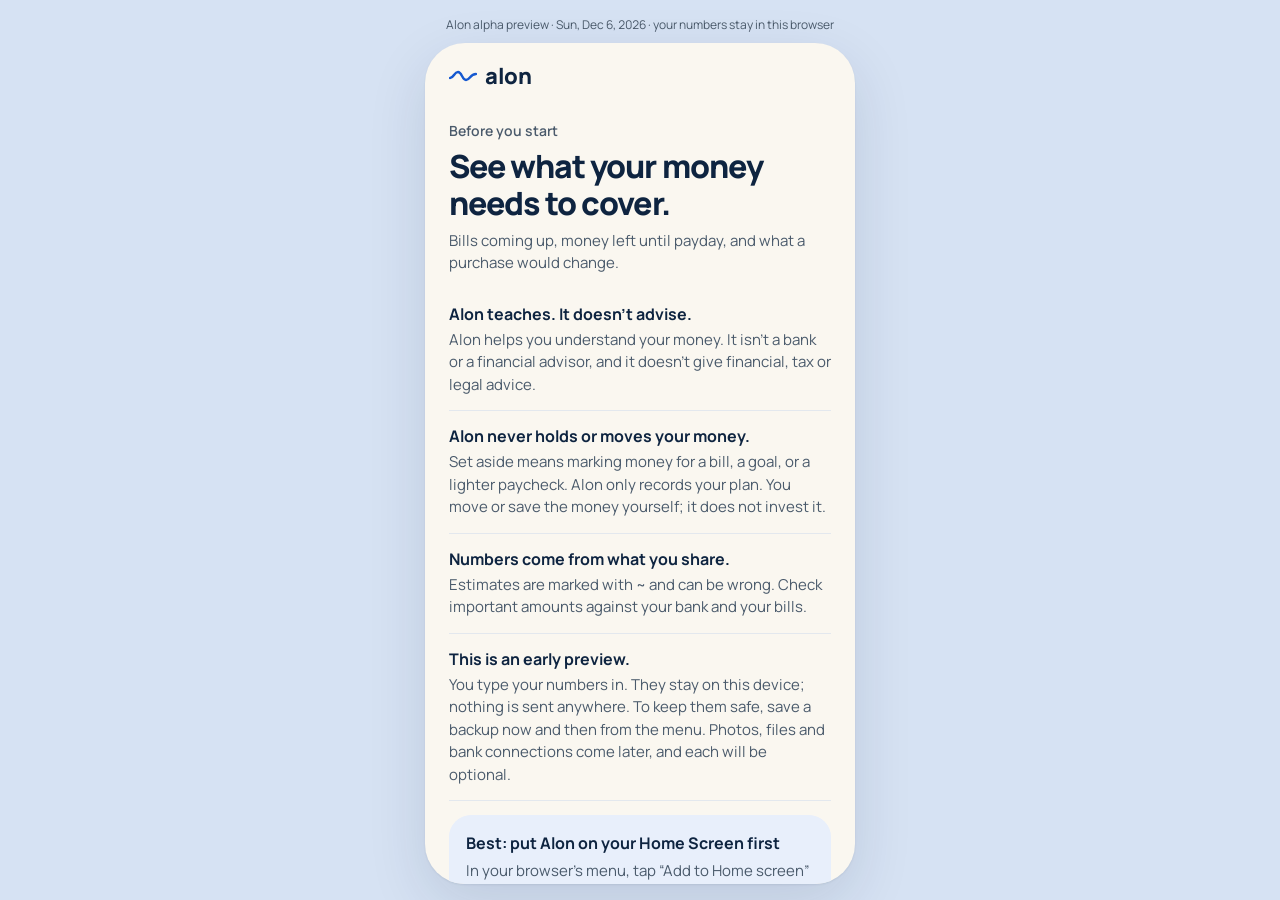
==== index.html @ 0d94fd93 "Deploy updated Alon Alpha from November 13 uploaded index.html" ====
<!doctype html>
<html lang="en">
<head>
<meta charset="utf-8">
<meta name="viewport" content="width=device-width, initial-scale=1, viewport-fit=cover">
<meta name="apple-mobile-web-app-capable" content="yes">
<meta name="mobile-web-app-capable" content="yes">
<meta name="apple-mobile-web-app-title" content="aLoN">
<meta name="apple-mobile-web-app-status-bar-style" content="default">
<meta name="theme-color" content="#FAF7F0">
<link rel="apple-touch-icon" href="apple-touch-icon.png">
<link rel="icon" type="image/png" href="icon-192.png">
<link rel="manifest" href="manifest.webmanifest">
<title>aLoN</title>
<link rel="preconnect" href="https://fonts.googleapis.com">
<link rel="preconnect" href="https://fonts.gstatic.com" crossorigin>
<link href="https://fonts.googleapis.com/css2?family=Manrope:wght@400;500;600;700;800&display=swap" rel="stylesheet">
<style>
  :root {
    --ivory: #FAF7F0;
    --white: #FFFFFF;
    --tint: #E8EFFB;
    --field-line: #D5DFEE;
    --line: #E3E8EE;
    --chip-line: #BFCDE3;
    --royal: #1659D0;
    --navy: #0E2440;
    --muted: #4A5A6B;
    --muted-2: #3E5068;
    --amber-bg: #F6EBD3;
    --amber-line: #E8D3A6;
    --amber-text: #7A4F0F;
    --amber-body: #5A4520;
    --amber-dot: #C98A1E;
    --est: #5A6472;
    --est-dot: #7C8794;
    --ok-dot: #2E8A6A;
    --backdrop: #D6E2F3;
  }
  * { box-sizing: border-box; }
  html, body { margin: 0; height: 100%; }
  body { background: var(--backdrop); font-family: 'Manrope', system-ui, -apple-system, sans-serif; color: var(--navy); font-variant-numeric: tabular-nums; -webkit-font-smoothing: antialiased; }
  button, input { font-family: inherit; color: inherit; }
  a { color: var(--royal); }

  body { height: 100vh; height: 100dvh; overflow: hidden; }
  .phone { position: relative; width: 100%; max-width: 430px; height: 100%; margin: 0 auto; background: var(--ivory); display: flex; flex-direction: column; overflow: hidden; }
  .phone.wide { max-width: min(880px, calc(100vw - 32px)); }
  .scroller { flex: 1 1 auto; min-height: 0; overflow-y: auto; overscroll-behavior: contain; display: flex; flex-direction: column; scrollbar-width: none; }
  .scroller::-webkit-scrollbar { display: none; }
  @media (min-width: 520px) {
    body { padding: 16px; box-sizing: border-box; display: flex; flex-direction: column; align-items: center; }
    .phone { flex: 1 1 auto; min-height: 0; height: auto; max-height: 920px; border-radius: 40px; box-shadow: 0 1px 2px rgba(14,36,64,.08), 0 20px 60px rgba(14,36,64,.12); }
  }
  .demo-tag { text-align: center; font-size: 12px; color: var(--muted); padding: 0 0 10px; margin: 0; flex: none; }
  @media (max-width: 519px) { .demo-tag { display: none; } }
  main { flex: 1; display: flex; flex-direction: column; padding-bottom: 24px; }

  .top { display: flex; align-items: center; justify-content: space-between; padding: 18px 24px 6px; position: relative; }
  .brand { display: flex; align-items: center; gap: 8px; font-size: 22px; font-weight: 800; letter-spacing: -.02em; }
  .back { display: flex; align-items: center; gap: 6px; min-height: 44px; font-size: 16px; font-weight: 600; background: none; border: 0; padding: 0; cursor: pointer; color: var(--royal); }
  .dots { width: 48px; height: 48px; border-radius: 24px; border: 1px solid var(--field-line); background: var(--white); display: grid; grid-template-columns: repeat(2, 6px); gap: 6px; place-content: center; cursor: pointer; padding: 0; }
  .dots span { width: 6px; height: 6px; border-radius: 3px; background: var(--royal); }
  .menu { position: absolute; top: 64px; right: 24px; z-index: 20; background: var(--white); border: 1px solid var(--line); border-radius: 20px; padding: 8px; min-width: 230px; box-shadow: 0 12px 40px rgba(14,36,64,.14); display: flex; flex-direction: column; }
  .menu button { text-align: left; background: none; border: 0; padding: 14px 16px; border-radius: 12px; font-size: 16px; font-weight: 600; cursor: pointer; }
  .menu button:hover { background: var(--tint); }
  .menu hr { border: 0; border-top: 1px solid var(--line); margin: 6px 8px; }
  .menu .quiet { font-size: 14px; color: var(--muted); }

  .pad { padding-left: 24px; padding-right: 24px; }
  .eyebrow { font-size: 14px; font-weight: 600; color: var(--muted); }
  .h1 { margin: 0; font-size: 30px; font-weight: 800; letter-spacing: -.03em; line-height: 1.15; }
  .h2 { margin: 0; font-size: 18px; font-weight: 700; }
  .hero { font-size: 76px; font-weight: 800; letter-spacing: -.04em; line-height: 1; }
  .hero.range { font-size: 50px; }
  .hero.short { color: var(--amber-text); }
  .body { font-size: 15px; color: var(--muted); line-height: 1.5; margin: 0; }
  .small { font-size: 13px; color: var(--muted); line-height: 1.5; margin: 0; }

  .card { background: var(--white); border: 1px solid var(--line); border-radius: 22px; padding: 16px; }
  .tint { background: var(--tint); border-radius: 20px; padding: 16px; }
  .warn { background: var(--amber-bg); border: 1px solid var(--amber-line); border-radius: 20px; padding: 16px; }
  .stack { display: flex; flex-direction: column; }
  .gap4 { gap: 4px; } .gap6 { gap: 6px; } .gap8 { gap: 8px; } .gap10 { gap: 10px; } .gap12 { gap: 12px; } .gap14 { gap: 14px; }
  .row { display: flex; align-items: center; justify-content: space-between; gap: 12px; }
  .mt8 { margin-top: 8px; } .mt10 { margin-top: 10px; } .mt14 { margin-top: 14px; } .mt20 { margin-top: 20px; } .mt24 { margin-top: 24px; } .mt28 { margin-top: 28px; }
  .tap { width: 100%; text-align: left; cursor: pointer; font: inherit; color: inherit; }
  .linkish { font-size: 14px; font-weight: 700; color: var(--royal); background: none; border: 0; padding: 6px 0; cursor: pointer; }

  .bar { height: 12px; border-radius: 6px; background: var(--tint); overflow: hidden; }
  .bar > div { height: 100%; border-radius: 6px; background: var(--royal); }
  .bar.thin { height: 8px; }
  .bar.amber { background: #EBD9B4; } .bar.amber > div { background: var(--amber-dot); }

  .dot { width: 8px; height: 8px; border-radius: 4px; display: inline-block; flex-shrink: 0; }
  .dot.ok { background: var(--ok-dot); }
  .dot.warn { background: var(--amber-dot); padding: 0; border: 0; border-radius: 4px; }   /* not the .warn card */
  .dot.est { border: 2px solid var(--est-dot); }
  .dot.range { background: linear-gradient(90deg, var(--royal) 50%, var(--tint) 50%); border: 1px solid var(--royal); }

  .line-item { display: flex; align-items: center; justify-content: space-between; gap: 12px; padding: 14px 0; border: 0; border-bottom: 1px solid var(--line); background: none; }
  .line-item:last-child { border-bottom: 0; }
  .line-item .name { font-size: 16px; font-weight: 600; display: block; }
  .line-item .meta { font-size: 13px; color: var(--muted); display: flex; align-items: center; gap: 6px; margin-top: 3px; }
  .line-item .meta.warn-t { color: var(--amber-text); }
  .line-item .meta.est-t { color: var(--est); }
  .line-item .amt { font-size: 17px; font-weight: 700; white-space: nowrap; }
  .line-item .amt.est-t { color: var(--est); }

  .chip { min-height: 42px; padding: 0 16px; border-radius: 999px; border: 1px solid var(--chip-line); background: var(--white); color: var(--royal); font-size: 15px; font-weight: 600; cursor: pointer; }
  .chip.on { border-color: var(--royal); background: var(--royal); color: var(--white); }
  .chips { display: flex; flex-wrap: wrap; gap: 8px; }

  .primary { min-height: 54px; border-radius: 999px; border: 0; background: var(--royal); color: var(--white); font-size: 16px; font-weight: 700; cursor: pointer; width: 100%; }
  .primary:disabled { background: #9DB5DE; cursor: default; }
  .secondary { min-height: 48px; border-radius: 999px; border: 1px solid var(--chip-line); background: var(--white); color: var(--royal); font-size: 15px; font-weight: 700; cursor: pointer; width: 100%; }

  .field { display: flex; flex-direction: column; gap: 6px; }
  .field label, .legend { font-size: 14px; font-weight: 600; color: var(--muted); }
  .input { min-height: 52px; padding: 0 16px; border-radius: 16px; border: 1px solid var(--field-line); background: var(--white); font-size: 17px; width: 100%; min-width: 0; max-width: 100%; box-sizing: border-box; color: var(--navy); font-family: inherit; }
  /* dates look like every other field (iPhone draws them centered and wider by default) */
  .input[type="date"] { -webkit-appearance: none; appearance: none; display: block; text-align: left; line-height: 50px; height: 52px; }
  .input[type="date"]::-webkit-date-and-time-value { text-align: left; }
  .input[type="date"]::-webkit-calendar-picker-indicator { opacity: .55; }
  select.input { -webkit-appearance: none; appearance: none; }
  .preview-card .body { color: var(--navy); margin: 0; }
  .preview-card .ph { font-size: 14px; color: var(--muted); line-height: 1.5; }
  .more-toggle { display: flex; justify-content: space-between; align-items: center; width: 100%; min-height: 48px; padding: 0 16px; border-radius: 16px; border: 1px dashed var(--chip-line); background: transparent; color: var(--royal); font: inherit; font-size: 15px; font-weight: 700; cursor: pointer; text-align: left; }
  .more-toggle .sum { font-size: 13px; font-weight: 500; color: var(--muted); }
  .input:focus, .money input:focus { outline: 2px solid var(--royal); outline-offset: 1px; }
  .money { display: flex; align-items: center; gap: 4px; padding: 8px 18px; border-radius: 20px; background: var(--white); border: 1px solid var(--field-line); }
  .money span { font-size: 40px; font-weight: 800; color: var(--muted); }
  .money input { flex: 1; min-width: 0; border: 0; background: transparent; font-size: 40px; font-weight: 800; outline: none; border-radius: 8px; }
  .seg { display: grid; grid-template-columns: repeat(2, minmax(0,1fr)); gap: 6px; padding: 4px; border-radius: 999px; background: var(--tint); }
  .seg button { min-height: 44px; border-radius: 999px; border: 0; background: transparent; color: var(--muted-2); font-size: 15px; font-weight: 700; cursor: pointer; }
  .seg button.on { background: var(--white); color: var(--navy); box-shadow: 0 1px 2px rgba(14,36,64,.12); }

  .option { display: flex; gap: 12px; padding: 16px; border-radius: 18px; background: var(--white); border: 1px solid var(--field-line); }
  .option.on { border: 2px solid var(--royal); padding: 15px; }
  .radio { width: 22px; height: 22px; border-radius: 11px; border: 2px solid #8A9BB8; flex-shrink: 0; display: grid; place-items: center; }
  .option.on .radio { border-color: var(--royal); }
  .option.on .radio::after { content: ""; width: 10px; height: 10px; border-radius: 5px; background: var(--royal); }
  .radio.box { border-radius: 6px; }
  .option.on .radio.box { background: var(--royal); }
  .option.on .radio.box::after { width: 11px; height: 6px; border-radius: 0; background: none; border-left: 2.5px solid #fff; border-bottom: 2.5px solid #fff; transform: rotate(-45deg) translate(1px, -1px); }
  .option .t { font-size: 16px; font-weight: 700; display: block; }
  .option .d { font-size: 14px; color: var(--muted); line-height: 1.45; margin-top: 4px; display: block; }

  .decision { font-size: 20px; font-weight: 800; color: var(--royal); }

  .wave-labels { display: grid; grid-template-columns: repeat(var(--n, 6), minmax(0, 1fr)); text-align: center; font-size: 12px; gap: 2px; }
  .wave-labels button { background: none; border: 0; padding: 4px 0; cursor: pointer; display: flex; flex-direction: column; gap: 1px; align-items: center; border-radius: 10px; }
  .wave-labels button:hover { background: var(--tint); }
  .wave-labels .d { color: #475768; }
  .wave-scroll { overflow-x: auto; overflow-y: hidden; scroll-snap-type: x mandatory; -webkit-overflow-scrolling: touch; scrollbar-width: none; margin: 0 -4px; padding: 14px 4px 0; overscroll-behavior-x: contain; }
  .wave-scroll.more { -webkit-mask-image: linear-gradient(90deg, #000 95%, transparent); mask-image: linear-gradient(90deg, #000 95%, transparent); }
  .pc-arrow[aria-disabled="true"] { opacity: .35; cursor: default; }
  .wave-scroll::-webkit-scrollbar { display: none; }
  .wave-strip { position: relative; }
  .wave-hit { cursor: pointer; }
  .wave-strip .wave-labels button { scroll-snap-align: start; }
  .wave-labels .far .d, .wave-labels .far strong { color: #7C8794; }
  .wave-labels .x { font-size: 10.5px; font-weight: 800; color: var(--royal); background: var(--tint); border-radius: 6px; padding: 1px 5px; margin-top: 2px; }
  .wave-labels .t { color: #475768; font-size: 10.5px; white-space: nowrap; letter-spacing: -.01em; }
  .wave-labels strong.short { color: var(--amber-text); }
  .pc-track { display: flex; gap: 10px; overflow-x: auto; scroll-snap-type: x mandatory; scroll-behavior: smooth; padding: 2px 2px 8px; margin: 0 -2px; -webkit-overflow-scrolling: touch; scrollbar-width: none; }
  .pc-track::-webkit-scrollbar { display: none; }
  .pc-track::after { content: ''; flex: 0 0 calc(38% - 10px); }   /* room for the last card to come fully into view */
  .pc-card { flex: 0 0 62%; min-width: 0; scroll-snap-align: start; text-align: left; display: flex; flex-direction: column; gap: 4px; padding: 12px 14px; border-radius: 18px; border: 1px solid var(--line); background: var(--white); color: var(--navy); font: inherit; cursor: pointer; }
  .pc-card.short { background: var(--amber-bg); border-color: var(--amber-line); }
  .pc-date { font-size: 13px; font-weight: 700; color: var(--muted-2); }
  .pc-room { font-size: 24px; font-weight: 800; letter-spacing: -.02em; white-space: nowrap; }
  .pc-card.short .pc-room { color: var(--amber-text); }
  .pc-sub { font-size: 13px; color: var(--muted); }
  .pc-sub em { font-style: normal; font-weight: 700; color: var(--muted-2); white-space: nowrap; }
  .pc-badges { display: flex; flex-wrap: wrap; gap: 6px; }
  .pc-badge { font-size: 12px; font-weight: 700; padding: 4px 9px; border-radius: 999px; background: var(--tint); color: var(--royal); }
  .pc-badge.warm { background: #FBEBD0; color: var(--amber-text); }
  .pc-badge.plain { background: #EEF1F5; color: var(--muted-2); }
  .pc-items { display: flex; flex-direction: column; gap: 4px; font-size: 14px; border-top: 1px solid var(--line); padding-top: 8px; }
  .pc-items .row span:last-child { font-variant-numeric: tabular-nums; }
  .pc-tag { margin-top: 4px; font-size: 12px; font-weight: 700; line-height: 1.3; padding: 4px 8px; border-radius: 8px; background: var(--tint); color: var(--royal); align-self: flex-start; max-width: 100%; overflow: hidden; display: -webkit-box; -webkit-line-clamp: 2; -webkit-box-orient: vertical; }
  .pc-tag.warm { background: #FBEBD0; color: var(--amber-text); }
  .pc-tag.plain, .pc-tag.bill { background: #EEF1F5; color: var(--muted-2); }
  .pc-more { font-weight: 800; opacity: .75; }
  .pc-nav { display: flex; align-items: center; gap: 4px; }
  .pc-arrow { width: 44px; height: 44px; margin: -6px -4px; border: 0; background: none; display: grid; place-items: center; color: var(--royal); cursor: pointer; border-radius: 50%; }
  .pc-arrow svg { width: 32px; height: 32px; padding: 7px; border-radius: 50%; border: 1px solid var(--chip-line); background: var(--white); box-sizing: border-box; }
  .legend-row { display: flex; gap: 14px; font-size: 12px; color: var(--muted); align-items: center; flex-wrap: wrap; }
  .legend-row span { display: flex; align-items: center; gap: 6px; }

  .dock { position: sticky; bottom: 0; padding: 16px 16px calc(20px + env(safe-area-inset-bottom)); background: var(--ivory); display: flex; flex-direction: column; gap: 10px; border-top: 1px solid rgba(213,223,238,.7); z-index: 5; }
  .ask { display: flex; align-items: center; gap: 8px; padding: 6px 6px 6px 18px; border-radius: 999px; background: var(--tint); margin: 0; }
  .ask input { flex: 1; border: 0; background: transparent; font-size: 16px; outline: none; min-width: 0; }
  .send { width: 44px; height: 44px; border-radius: 22px; border: 0; background: var(--royal); display: grid; place-items: center; cursor: pointer; flex-shrink: 0; }
  .actions { display: grid; grid-template-columns: repeat(2, minmax(0,1fr)); gap: 8px; }

  .why-sheet { max-height: 88vh; overflow-y: auto; gap: 12px; padding-top: 10px; overscroll-behavior: contain; }
  .why-sheet .grab { width: 40px; height: 5px; border-radius: 3px; background: #C9D6EC; align-self: center; margin-bottom: 4px; flex: none; }
  .why-main { background: var(--white); border: 1px solid var(--line); border-left: 4px solid var(--amber-dot); border-radius: 16px; padding: 14px 16px; }
  .why-main .k, .why-note .k, .why-teach .k { display: block; font-size: 11px; font-weight: 800; letter-spacing: .09em; text-transform: uppercase; color: var(--muted); margin-bottom: 4px; }
  .why-main p { margin: 0; font-size: 16px; font-weight: 700; line-height: 1.4; }
  .why-main .why-normal { margin-top: 6px; font-size: 14px; font-weight: 500; color: var(--muted-2); line-height: 1.5; }
  .receipt { background: var(--white); border: 1px solid var(--line); border-radius: 16px; padding: 4px 16px; }
  .rc-row { display: flex; justify-content: space-between; gap: 12px; padding: 9px 0; font-size: 15px; border-bottom: 1px dashed var(--line); }
  .rc-row > span:last-child { font-weight: 700; white-space: nowrap; font-variant-numeric: tabular-nums; }
  .rc-sub { display: block; font-size: 12.5px; color: var(--muted); font-weight: 500; margin-top: 2px; line-height: 1.35; }
  .rc-driver > span:first-child { font-weight: 700; }
  .rc-driver > span:last-child { color: var(--amber-text); }
  .rc-about { font-size: 12px; font-weight: 600; color: var(--muted); }
  .rc-row.rc-sub-total { font-weight: 700; border-bottom-style: solid; }
  .rc-total { display: flex; justify-content: space-between; gap: 12px; padding: 12px 0 10px; font-size: 17px; font-weight: 800; }
  .rc-total.short { color: var(--amber-text); }
  .why-note p { margin: 0; font-size: 14.5px; line-height: 1.5; }
  .why-note p + p { margin-top: 6px; }
  .why-teach { border: 1px solid #C9D6EC; border-radius: 16px; padding: 14px 16px; background: #F5F8FE; display: flex; flex-direction: column; gap: 10px; }
  .why-teach p { margin: 0; font-size: 14.5px; line-height: 1.5; }
  .why-btn { min-height: 46px; font-size: 14.5px; line-height: 1.3; padding: 8px 16px; }
  .why-conf { display: flex; gap: 10px; align-items: flex-start; font-size: 13.5px; color: var(--muted-2); line-height: 1.45; }
  .why-conf .dotc { width: 10px; height: 10px; border-radius: 50%; margin-top: 4px; flex: none; background: var(--ok-dot); }
  .why-conf.some .dotc { background: var(--est-dot); }
  .why-conf.early .dotc { background: transparent; border: 2px solid var(--est-dot); }
  .why-opt { display: flex; align-items: center; justify-content: space-between; gap: 10px; text-align: left; background: var(--white); border: 1px solid var(--field-line); border-radius: 16px; padding: 12px 14px; min-height: 56px; width: 100%; cursor: pointer; font: inherit; color: var(--navy); }
  .why-opt .t { display: block; font-size: 15.5px; font-weight: 700; }
  .why-opt .d { display: block; font-size: 13px; color: var(--muted); margin-top: 2px; line-height: 1.4; }
  .why-line { font-size: 14px; line-height: 1.45; color: var(--amber-body); }
  .why-card .see { font-weight: 700; color: #6E4710; white-space: nowrap; }
  .term { background: none; border: 0; padding: 0; margin: 0; font: inherit; color: inherit; text-decoration: underline dotted 1.5px; text-decoration-color: #7C9FDB; text-underline-offset: 3px; cursor: help; }
  .term-body p { margin: 0 0 10px; font-size: 15px; line-height: 1.55; }
  .term-body .you { background: var(--tint); border-radius: 12px; padding: 10px 12px; }
  .ask-chips { display: flex; gap: 8px; overflow-x: auto; scrollbar-width: none; margin: 0 -16px; padding: 0 16px; }
  .ask-chips::-webkit-scrollbar { display: none; }
  .ask-chip { flex: none; min-height: 34px; padding: 0 14px; border-radius: 999px; border: 1px solid var(--chip-line); background: var(--white); color: var(--royal); font-size: 13.5px; font-weight: 600; cursor: pointer; white-space: nowrap; }
  .tour { position: absolute; inset: 0; z-index: 45; }
  .tour-ring { position: absolute; border-radius: 18px; box-shadow: 0 0 0 9999px rgba(14,36,64,.5); border: 2px solid #fff; pointer-events: none; transition: all .22s ease-out; }
  .tour-bubble { position: absolute; left: 16px; right: 16px; background: #fff; border-radius: 20px; padding: 16px 18px; box-shadow: 0 16px 40px rgba(14,36,64,.3); display: flex; flex-direction: column; gap: 6px; }
  .tour-bubble p { margin: 0; font-size: 15px; line-height: 1.5; color: var(--muted-2); }
  .tour-step { font-size: 11px; font-weight: 800; letter-spacing: .09em; text-transform: uppercase; color: var(--royal); }
  .tour-nav { display: flex; justify-content: space-between; align-items: center; margin-top: 6px; }
  .tour-nav > span { display: flex; gap: 8px; }
  .tour-btn { min-height: 42px; width: auto; padding: 0 18px; font-size: 15px; }
  @media (prefers-reduced-motion: reduce) { .tour-ring { transition: none; } }
  .when-chips .chip { min-height: 36px; padding: 0 12px; font-size: 13.5px; }
  .checkin { display: flex; flex-direction: column; gap: 8px; }
  .checkin-head { display: flex; justify-content: space-between; align-items: center; font-size: 12px; font-weight: 800; letter-spacing: .08em; text-transform: uppercase; color: var(--muted); }
  .checkin-head .linkish { font-size: 13px; letter-spacing: 0; text-transform: none; color: var(--muted-2); font-weight: 600; padding: 4px 0; }
  .ok-state { display: flex; gap: 12px; align-items: flex-start; padding: 16px; border-radius: 20px; background: var(--white); border: 1px solid var(--line); }
  .ok-ic { width: 26px; height: 26px; border-radius: 50%; background: var(--ok-dot); display: grid; place-items: center; flex: none; }
  .hero-about { font-size: 18px; font-weight: 700; color: var(--muted); margin-bottom: -10px; }
  .hero-q { font-size: 30px; font-weight: 800; letter-spacing: -.03em; line-height: 1.15; margin-top: 4px; }
  .scrim { position: fixed; inset: 0; background: rgba(14,36,64,.32); display: flex; align-items: flex-end; justify-content: center; z-index: 40; }
  .sheet { width: 100%; max-width: 430px; background: var(--ivory); border-radius: 28px 28px 0 0; padding: 24px 24px calc(28px + env(safe-area-inset-bottom)); display: flex; flex-direction: column; gap: 14px; }
  .toast { position: fixed; left: 50%; bottom: 150px; transform: translateX(-50%); background: var(--navy); color: var(--white); padding: 12px 18px; border-radius: 14px; font-size: 14px; font-weight: 600; z-index: 50; max-width: 340px; text-align: center; line-height: 1.4; }
  .sr { position: absolute; width: 1px; height: 1px; overflow: hidden; clip: rect(0 0 0 0); white-space: nowrap; }

  /* ---------- the wave rail: contextual actions at the thumb edge ---------- */
  /* The wave rail is part of the screen edge: a thin navy band that runs the full height
     and swells into a pocket around the knob. Labels are upright pills read bottom to top. */
  .has-rail .pad { padding-right: 78px; }
  .has-rail.left .pad { padding-left: 70px; padding-right: 24px; }
  #rail-wrap { position: absolute; inset: 0; pointer-events: none; z-index: 15; }
  .rail { position: absolute; top: 0; bottom: 0; right: 0; width: 64px; }
  .left .rail { right: auto; left: 0; }
  .rail-sea { position: absolute; inset: 0; pointer-events: none; }
  .left .rail-sea { transform: scaleX(-1); }
  .rail-sea svg { position: absolute; top: 0; right: 0; }
  .wave-layer { animation: alon-drift linear infinite; will-change: transform; }
  @keyframes alon-drift { from { transform: translateY(calc(-1 * var(--len))); } to { transform: translateY(0); } }
  .prep-chart.settle svg { animation: alon-settle .45s cubic-bezier(.2,.7,.3,1); transform-origin: 50% 100%; }
  @keyframes alon-settle { 0% { transform: scaleY(1.06); } 60% { transform: scaleY(.985); } 100% { transform: scaleY(1); } }
  @media (prefers-reduced-motion: reduce) { .wave-layer, .prep-chart.settle svg { animation: none; } }
  .top { z-index: 20; }               /* the header and its buttons sit above the water */
  .dock { z-index: 16 !important; }   /* the water runs under the ask bar */
  .rail-slot, .rail-knob { pointer-events: auto; position: absolute; right: 4px; padding: 0; font-family: inherit; font-size: 12.5px; font-weight: 800; letter-spacing: 0; cursor: pointer; display: grid; place-items: center; }   /* Now diet: sentence case, bigger */
  .rail-slot span, .rail-knob span { pointer-events: none; white-space: nowrap; }
  .rail-slot { width: 58px; height: 44px; border: 0; border-radius: 22px; background: none; color: var(--navy); }
  .rail-slot:hover { background: rgba(22,89,208,.08); }
  .rail-slot[data-blocked] { color: #8A9BB8; }
  .rail-knob { width: 60px; height: 48px; border: 0; border-radius: 24px; background: var(--royal); color: #fff; box-shadow: 0 6px 16px rgba(22,89,208,.35); cursor: grab; touch-action: none; }
  .rail-knob.dragging { cursor: grabbing; }
  .rail-knob[data-blocked] { background: #9DB5DE; box-shadow: none; cursor: default; }
  .left .rail-slot, .left .rail-knob { right: auto; left: 4px; }
  .rail-slot:focus-visible, .rail-knob:focus-visible { outline: 3px solid var(--navy); outline-offset: 2px; }
  .rail-hint { position: absolute; right: 70px; width: 150px; background: var(--navy); color: #fff; font-size: 13px; font-weight: 600; line-height: 1.35; padding: 10px 12px; border-radius: 12px; box-shadow: 0 8px 24px rgba(14,36,64,.2); }
  .rail-hint::after { content: ""; position: absolute; right: -6px; top: 18px; border: 6px solid transparent; border-right: 0; border-left-color: var(--navy); }
  .left .rail-hint { right: auto; left: 70px; }
  .left .rail-hint::after { right: auto; left: -6px; border-left: 0; border-right: 6px solid var(--navy); border-left-color: transparent; }

  /* Now: the hero speaks; everything around it whispers */
  .spec { display: grid; grid-template-columns: auto 1fr; gap: 3px 16px; margin: 0; font-size: 11px; font-weight: 700; letter-spacing: .09em; text-transform: uppercase; color: var(--muted); }
  .spec dt { margin: 0; } .spec dd { margin: 0; color: var(--navy); }
  .spec-link { font: inherit; letter-spacing: inherit; text-transform: inherit; color: inherit; background: none; border: 0; padding: 2px 0; cursor: pointer; text-decoration: underline dotted #8FB0EA 1.5px; text-underline-offset: 3px; }
  .hero.big { font-size: 96px; letter-spacing: -.05em; }
  .hero.big.range { font-size: 46px; letter-spacing: -.03em; }
  .hero-sub { font-size: 16px; font-weight: 600; }
  /* V3 look: purpose first, calm status, cards with icon tiles */
  .quick-row { display: flex; gap: 8px; flex-wrap: wrap; margin-top: 6px; }
  .quick { min-height: 40px; padding: 0 14px; border-radius: 999px; background: var(--white); border: 1px solid var(--chip-line); color: var(--royal); font-size: 14px; font-weight: 700; cursor: pointer; }
  .hello { font-size: 16px; font-weight: 600; color: var(--muted-2); }
  .status-pill { display: inline-flex; align-items: center; gap: 8px; align-self: flex-start; padding: 5px 14px 5px 5px; border-radius: 999px; background: var(--white); border: 1px solid var(--line); font-size: 14px; font-weight: 700; color: var(--navy); }
  .status-pill .ic { width: 24px; height: 24px; border-radius: 50%; display: grid; place-items: center; flex: none; }
  .status-pill.ok .ic { background: var(--ok-dot); }
  .status-pill.tight .ic { background: var(--tint); }
  .status-pill.short { background: var(--amber-bg); border-color: var(--amber-line); color: var(--amber-text); }
  .status-pill.short .ic { background: var(--amber-dot); }
  .facts { margin: 0; font-size: 14px; color: var(--muted-2); line-height: 1.5; }
  .facts .spec-link { font-weight: 700; color: var(--navy); text-transform: none; letter-spacing: 0; }
  .tile { width: 40px; height: 40px; border-radius: 12px; background: var(--tint); display: grid; place-items: center; flex: none; }
  .tile.warm { background: var(--amber-bg); }
  .row-card { background: var(--white); border: 1px solid var(--line); border-radius: 20px; padding: 0 14px; }
  .row-card .line-item .lead { display: flex; align-items: center; gap: 12px; min-width: 0; text-align: left; }
  .row-card .line-item .end { display: flex; align-items: center; gap: 8px; flex: none; }
  .hero-tap { display: flex; flex-direction: column; align-items: flex-start; gap: 8px; padding: 0; border: 0; background: none; color: inherit; font: inherit; text-align: left; cursor: pointer; }
  .hero-tap:focus-visible { outline: 3px solid var(--royal); outline-offset: 4px; border-radius: 12px; }
  .now-diet .hero-sub { font-size: 18px; font-weight: 600; color: var(--navy); }
  .now-diet .status-pill { font-size: 16px; padding: 7px 16px 7px 7px; }
  .now-wave { position: relative; }
  .sea-key { margin: 8px 0 0; font-size: 15px; line-height: 1.45; color: var(--muted-2); }
  .now-diet .why-line { font-size: 15px; }
  .now-diet .why-card > span:first-child { font-size: 15px !important; }
  .now-wave-dates { display: flex; justify-content: space-between; font-size: 15px; font-weight: 600; color: var(--muted-2); margin-top: 6px; }
  .next-wrap { display: flex; flex-direction: column; gap: 10px; }
  .next-head { font-size: 20px; font-weight: 800; color: var(--navy); }
  .next-name { font-size: 18px; font-weight: 700; color: var(--navy); line-height: 1.3; }
  .next-when { font-size: 16px; font-weight: 600; color: var(--muted-2); }
  .now-main { display: flex; align-items: center; justify-content: center; gap: 6px; width: 100%; min-height: 56px; font-size: 18px; }
  .next-row { display: flex; align-items: center; gap: 12px; padding: 14px 0; border-top: 1px solid var(--line); }
  .next-btns { display: flex; flex-direction: column; gap: 8px; }
  .next-btns button { min-height: 48px; padding: 0 16px; font-size: 16px; }
  .toast-undo { margin-left: 10px; padding: 6px 12px; min-height: 36px; border-radius: 10px; border: 1px solid rgba(255,255,255,.5); background: none; color: #fff; font: inherit; font-weight: 800; cursor: pointer; }
  .in-main { width: 100%; }
  .set-line { font-size: 15px; font-weight: 600; color: var(--muted-2); min-height: 44px; }
  .ahead-row { display: flex; align-items: center; gap: 12px; width: 100%; min-height: 60px; padding: 12px 16px; border-radius: 16px; background: var(--white); border: 1px solid var(--line); text-align: left; cursor: pointer; font: inherit; color: var(--navy); }
  .ahead-row > .stack { flex: 1; min-width: 0; }
  .ahead-date { font-size: 17px; font-weight: 700; }
  .ahead-word { font-size: 15px; font-weight: 700; color: var(--royal); }
  .ahead-amt { font-size: 19px; font-weight: 800; white-space: nowrap; }
  .ahead-row.short { background: var(--amber-bg, #FBF1DF); border-color: #E8D2A8; }
  .ahead-row.short .ahead-word, .ahead-row.short .ahead-amt { color: var(--amber-text); }
  .next-up { display: flex; align-items: center; gap: 12px; width: 100%; padding: 14px; border-radius: 20px; background: var(--white); border: 1px solid var(--line); text-align: left; cursor: pointer; }
  .next-up .stack { flex: 1; min-width: 0; }
  .purpose { margin: 0; font-size: 15px; color: var(--muted-2); line-height: 1.5; }
  .opt { border: 1px solid var(--field-line); }
  .opt:has(input:checked) { border-color: var(--royal); box-shadow: inset 0 0 0 1px var(--royal); }
  .opt input[type=checkbox] { -webkit-appearance: none; appearance: none; width: 24px !important; height: 24px !important; border-radius: 6px; border: 2px solid var(--chip-line); background: var(--white); margin: 0; flex: none; cursor: pointer; }
  .opt input[type=checkbox]:checked { border-color: var(--royal); background: var(--royal) url("data:image/svg+xml,%3Csvg xmlns='http://www.w3.org/2000/svg' width='14' height='14' viewBox='0 0 14 14'%3E%3Cpath d='M3 7.2 5.8 10 11 4.2' fill='none' stroke='white' stroke-width='2.2' stroke-linecap='round' stroke-linejoin='round'/%3E%3C/svg%3E") center / 14px no-repeat; }
  .opt input[type=checkbox]:disabled { opacity: .5; cursor: default; }
  .outcome-ic { width: 72px; height: 72px; border-radius: 50%; display: grid; place-items: center; margin: 8px auto 0; }
  .change-row { display: flex; justify-content: space-between; gap: 12px; padding: 10px 0; border-bottom: 1px solid var(--line); font-size: 15px; }
  .change-row:last-child { border-bottom: 0; }
  .scroller.paper-clear { background: radial-gradient(90% 40% at 85% 0%, rgba(255,255,255,.75) 0%, rgba(255,255,255,0) 60%), linear-gradient(180deg, #CFE4F9 0%, #E2EEFA 24%, rgba(250,247,240,0) 58%), var(--ivory); }
  .scroller.paper-short { background: radial-gradient(60% 34% at 88% 0%, #F7C978 0%, rgba(247,201,120,.45) 38%, rgba(247,201,120,0) 70%), linear-gradient(180deg, #FBE3BF 0%, #FCEEDA 26%, rgba(250,247,240,0) 60%), var(--ivory); }
  .quiet-head { display: flex; align-items: baseline; justify-content: space-between; gap: 12px; }

  /* Unfolded (tablet / foldable): two panes on Now and Upcoming */
  main.now-grid { display: grid; grid-template-columns: minmax(0, 1fr); align-content: start; }
  .wide-only { display: none; }
  .wide .wide-only { display: flex; }
  .wide main.now-grid { grid-template-columns: minmax(0, 1fr) minmax(0, 1.1fr); grid-template-rows: auto 1fr; grid-template-areas: "a b" "c b"; column-gap: 8px; }
  .wide .now-c { align-self: start; }
  .wide .now-a { grid-area: a; } .wide .now-b { grid-area: b; } .wide .now-c { grid-area: c; }
  .wide.has-rail .now-a, .wide.has-rail .now-c { padding-right: 16px; }
  .wide.has-rail.left .now-a, .wide.has-rail.left .now-c { padding-left: 70px; padding-right: 16px; }
  .wide.has-rail.left .now-b { padding-left: 16px; padding-right: 24px; }
  .wide .now-b { border-left: 1px solid var(--line); padding-top: 8px; }
  .wide main:not(.now-grid):not(.wide-main) { width: 100%; max-width: 660px; margin: 0 auto; }
  .wide .waves-list { display: grid; grid-template-columns: repeat(2, minmax(0, 1fr)); align-items: start; }
  .context-tag { font-size: 11px; font-weight: 800; letter-spacing: .08em; color: var(--muted); text-transform: uppercase; padding-right: 6px; }
  .decision-note { font-size: 14px; color: var(--muted); line-height: 1.5; margin: 0; }
  .ob-foot { position: sticky; bottom: 0; z-index: 16; padding: 14px 24px calc(20px + env(safe-area-inset-bottom)); background: linear-gradient(rgba(250,247,240,0), var(--ivory) 30%); }

  /* "What's this?" — a short explanation, opened only when wanted */
  .learn { border: 1px solid var(--line); background: var(--white); border-radius: 16px; }
  .learn-q { width: 100%; min-height: 48px; display: flex; align-items: center; gap: 10px; padding: 10px 14px; background: none; border: 0; font-size: 15px; font-weight: 700; color: var(--royal); cursor: pointer; text-align: left; }
  .learn-q .ico { width: 24px; height: 24px; border-radius: 12px; background: var(--tint); color: var(--royal); display: grid; place-items: center; font-size: 13px; font-weight: 800; flex-shrink: 0; }
  .learn-q .chev { margin-left: auto; font-size: 18px; color: var(--muted); }
  .learn-a { padding: 0 14px 14px 48px; font-size: 15px; line-height: 1.55; color: var(--navy); }
  .learn-a p { margin: 0 0 8px; }
  .learn-a .you { background: var(--tint); border-radius: 12px; padding: 10px 12px; margin: 10px 0 0; }
  .learn-src { font-size: 12px; color: var(--muted); margin: 10px 0 0 !important; line-height: 1.5; }
  .learn-src a { color: var(--muted-2); font-weight: 600; }

  .window-card.open .items { display: flex; }
  .items { display: none; flex-direction: column; margin-top: 4px; }
  .items .line-item { padding: 10px 0; }
  .items .line-item .name { font-size: 15px; }
  .items .line-item .amt { font-size: 15px; }

  .switch { width: 52px; height: 32px; border-radius: 16px; border: 0; background: #BFCDE3; position: relative; cursor: pointer; flex-shrink: 0; padding: 0; }
  .switch::after { content: ""; position: absolute; top: 3px; left: 3px; width: 26px; height: 26px; border-radius: 13px; background: #fff; box-shadow: 0 1px 2px rgba(14,36,64,.2); transition: left .15s; }
  .switch[aria-checked="true"] { background: var(--royal); }
  .switch[aria-checked="true"]::after { left: 23px; }

  .menu { max-height:calc(100dvh - 130px); overflow-y:auto; overscroll-behavior:contain; }
  button:disabled { opacity:.45; cursor:default; }
  :focus-visible { outline:3px solid var(--royal); outline-offset:3px; }
  @media (prefers-reduced-motion:reduce) { *, *::before, *::after { animation:none!important; transition:none!important; scroll-behavior:auto!important; } }
</style>
</head>
<body>
<p class="demo-tag">Alon alpha preview</p>
<div class="phone" id="app"></div>
<div id="toast" class="toast" role="status" aria-live="polite" hidden></div>

<script>
/* =========================================================
   Alon prototype v2
   One engine for every kind of income:
   income sources (schedule + certainty + range + active dates)
   → income events → obligation events → windows ahead
   → ranges (low / typical) → smoothing + explanations.
   ========================================================= */

const DAY = 86400000;
/* ALPHA: the build testers use. Real dates, their own numbers only, no demo controls,
   stored in this browser only. The build script flips this to true. */
const ALPHA = true;
const FEEDBACK_EMAIL = '';      // optional fallback
/* Where "Send feedback" delivers. Fill in from the Google Form's pre-filled link:
   form = the .../formResponse address, fields = the entry.NNN id for each question.
   Until it's set, feedback waits on this device and goes out once it is. */
const FEEDBACK_FORM = { url: '', fields: { screen: '', build: '', feedback: '' } };
const BUILD = 'v7.5 · Nov 12';
const STORE = ALPHA ? 'alon-alpha-v1' : 'alon-proto-v4';
const DEMO_START = Date.UTC(2026, 9, 30);       // Fri, Oct 30, 2026
let TODAY = DEMO_START;                         // moves forward with the demo's skip-ahead
const WINDOW_COUNT = 6;
const LONG_FREQS = ['quarterly', 'semiannual', 'yearly', 'once'];
const MOBILIZE_LAST_CIVILIAN = Date.UTC(2026, 11, 25);   // Dec 25, 2026

const COMMON_FREQS = ['monthly', 'semiannual', 'yearly', 'once'];   // most bills; the rest are one tap away
const FREQS = [
  { id: 'weekly', label: 'Weekly' },
  { id: 'biweekly', label: 'Every 2 weeks' },
  { id: 'semimonthly', label: 'Twice a month' },
  { id: 'monthly', label: 'Monthly' },
  { id: 'quarterly', label: 'Every 3 months' },
  { id: 'semiannual', label: 'Every 6 months' },
  { id: 'yearly', label: 'Yearly' },
  { id: 'once', label: 'One time' }
];

const bill = (id, name, amount, freq, start, status) => ({ id, name, amount, freq, start, status: status || 'confirmed' });

const PERSONAS = {
  salaried: {
    pick: 'Same paycheck every time',
    who: 'Maya · office admin, paid every 2 weeks',
    unit: 'paycheck', windows: { kind: 'every', days: 14 }, everydayPerWeek: 100, onHand: null,
    sources: [
      { id: 'job', name: 'Paycheck', type: 'Employment', freq: 'biweekly', start: '2026-10-30', low: 1800, typical: 1800, certainty: 'fixed' }
    ],
    bills: [
      bill('rent', 'Rent', 900, 'monthly', '2026-11-01'),
      bill('car', 'Car payment', 355, 'monthly', '2026-11-03'),
      bill('net', 'Internet', 70, 'monthly', '2026-11-05', 'unconfirmed'),
      bill('stream', 'Streaming', 25, 'monthly', '2026-11-15'),
      bill('phone', 'Phone', 110, 'monthly', '2026-11-16'),
      bill('util', 'Utilities', 140, 'monthly', '2026-11-20', 'estimate'),
      bill('loan', 'Student loan', 230, 'monthly', '2026-11-20'),
      Object.assign(bill('card', 'Credit card', 120, 'monthly', '2026-11-21'), { card: { style: 'minimum', amountFor: '2026-11-21' } }),
      bill('autoins', 'Auto insurance', 480, 'semiannual', '2026-12-28'),
      bill('reg', 'Vehicle registration', 95, 'yearly', '2026-12-30'),
      bill('travel', 'Thanksgiving travel', 250, 'once', '2026-11-26', 'estimate'),
      bill('gifts1', 'Holiday gifts', 150, 'once', '2026-12-05', 'estimate'),
      bill('gifts2', 'Holiday gifts', 300, 'once', '2026-12-18', 'estimate')
    ]
  },
  hourly: {
    pick: 'Regular paydays, but the amount changes',
    who: 'Jordan · grocery store, hourly, paid every 2 weeks',
    unit: 'paycheck', windows: { kind: 'every', days: 14 }, everydayPerWeek: 100, onHand: null,
    rangeNote: 'depending on your hours',
    sources: [
      { id: 'job', name: 'Paycheck', type: 'Employment · hourly', freq: 'biweekly', start: '2026-10-30', low: 1450, typical: 1700, certainty: 'variable', note: 'Hours change week to week' }
    ],
    bills: [
      bill('rent', 'Rent', 900, 'monthly', '2026-11-01'),
      bill('stream', 'Streaming', 20, 'monthly', '2026-11-08'),
      bill('car', 'Car payment', 280, 'monthly', '2026-11-10'),
      bill('phone', 'Phone', 85, 'monthly', '2026-11-16'),
      bill('util', 'Utilities', 120, 'monthly', '2026-11-22', 'estimate'),
      Object.assign(bill('card', 'Credit card', 60, 'monthly', '2026-11-25'), { card: { style: 'minimum', amountFor: '2026-11-25' } }),
      bill('gifts', 'Holiday gifts', 250, 'once', '2026-12-06', 'estimate'),
      bill('autoins', 'Auto insurance', 390, 'semiannual', '2026-12-12')
    ]
  },
  gig: {
    pick: 'No regular paychecks: tips, gig or freelance',
    who: 'Sam · delivery driver, earns daily from tips and gigs',
    unit: 'week', windows: { kind: 'every', days: 7 }, everydayPerWeek: 120, onHand: 700,
    rangeNote: 'depending on how the week goes',
    sources: [
      { id: 'gig', name: 'Delivery + tips', type: 'Gig', freq: 'weekly', start: '2026-10-30', low: 600, typical: 850, certainty: 'variable', note: 'Paid out as you earn', perWeek: true }
    ],
    bills: [
      bill('rent', 'Rent', 1100, 'monthly', '2026-11-01'),
      bill('phone', 'Phone', 70, 'monthly', '2026-11-07'),
      bill('carins', 'Car insurance', 140, 'monthly', '2026-11-12'),
      bill('car', 'Car payment', 260, 'monthly', '2026-11-15'),
      bill('util', 'Utilities', 90, 'monthly', '2026-11-20', 'estimate'),
      bill('tax', 'Estimated tax set-aside', 600, 'quarterly', '2027-01-15', 'estimate')
    ]
  },
  retiree: {
    pick: 'Monthly benefits or a pension',
    who: 'Ruth · retired, Social Security and a pension',
    unit: 'month', windows: { kind: 'monthly', day: 3 }, everydayPerWeek: 75, onHand: 520,
    sources: [
      { id: 'ss', name: 'Social Security', type: 'Government benefit', freq: 'monthly', start: '2026-11-03', low: 1650, typical: 1650, certainty: 'fixed' },
      { id: 'pen', name: 'Pension', type: 'Pension', freq: 'monthly', start: '2026-11-01', low: 620, typical: 620, certainty: 'fixed' }
    ],
    bills: [
      bill('rent', 'Rent', 1050, 'monthly', '2026-11-01'),
      bill('rx', 'Prescriptions', 45, 'monthly', '2026-11-10', 'estimate'),
      bill('phone', 'Phone', 55, 'monthly', '2026-11-12'),
      bill('medi', 'Medicare supplement', 185, 'monthly', '2026-11-15'),
      bill('util', 'Utilities', 130, 'monthly', '2026-11-18', 'estimate'),
      bill('autoins', 'Car insurance', 540, 'semiannual', '2026-12-20'),
      bill('reg', 'Vehicle registration', 95, 'yearly', '2027-01-08')
    ]
  },
  reservist: {
    pick: 'More than one kind, like a job plus drill pay',
    who: 'Dev · civilian job plus Reserve drill pay',
    unit: 'paycheck', windows: { kind: 'every', days: 14 }, everydayPerWeek: 100, onHand: null,
    rangeNote: 'depending on when drill pay arrives',
    sources: [
      { id: 'civ', name: 'Civilian paycheck', type: 'Employment', freq: 'biweekly', start: '2026-10-30', low: 1650, typical: 1650, certainty: 'fixed' },
      { id: 'drill', name: 'Drill pay', type: 'Military · Reserve', freq: 'monthly', start: '2026-11-13', low: 380, typical: 380, certainty: 'uncertain', note: 'Counted only once it arrives' },
      { id: 'mil', name: 'Military pay', type: 'Military · mobilized', freq: 'semimonthly', start: '2027-01-01', day2: 15, low: 1050, typical: 1050, certainty: 'fixed', mobilizedOnly: true }
    ],
    bills: [
      bill('rent', 'Rent', 1000, 'monthly', '2026-11-01'),
      bill('car', 'Car payment', 330, 'monthly', '2026-11-03'),
      bill('phone', 'Phone', 90, 'monthly', '2026-11-16'),
      bill('util', 'Utilities', 110, 'monthly', '2026-11-20', 'estimate'),
      Object.assign(bill('card', 'Credit card', 75, 'monthly', '2026-11-21'), { card: { style: 'minimum', amountFor: '2026-11-21' } })
    ]
  }
};
const PERSONA_ORDER = ['salaried', 'hourly', 'gig', 'retiree', 'reservist'];

const clone = x => JSON.parse(JSON.stringify(x));
function freshState(key, seed) {
  const custom = key === 'custom' && seed;
  const p = custom ? null : PERSONAS[key && key !== 'custom' ? key : 'salaried'];
  const day = custom ? seed.startDay : '2026-10-30';
  return {
    persona: custom ? 'custom' : (key && key !== 'custom' ? key : null),
    custom: custom ? { meta: seed.meta, seed: clone(seed) } : null,
    startDay: day,
    ob: null,               // onboarding answers while setting up
    screen: key ? 'now' : 'welcome',
    menuOpen: false,
    bills: clone(custom ? seed.bills : p.bills),
    sources: clone(custom ? seed.sources : p.sources),   // income sources: editable
    onHand: custom ? seed.onHand : p.onHand,             // what's in the account now (estimate), or null
    onHandDate: day,                                     // on-hand money counts only on the day it was entered
    incomeForm: null,                // the income being added or edited
    everydayPerWeek: custom ? seed.everyday : p.everydayPerWeek,
    everydayUnknown: !!(custom && seed.everydayUnknown),   // "I'm not sure": amounts say "before everyday spending"
    spendOn: custom ? seed.spendOn || null : null,       // R6: where most everyday spending goes: 'debit' (default), 'card', 'both'
    home: custom ? seed.home || null : null,             // { kind, escrow }: what the mortgage payment includes
    style: custom ? seed.style || null : null,           // how they handle larger bills: coaching only, never the math
    reservedInBalance: custom && seed.reservedInBalance != null ? seed.reservedInBalance : null,   // R3: is set-aside money part of the balance?
    actuals: {},            // income event key -> confirmed amount
    payAnswer: null,
    draftRaw: null,
    logged: 0,              // earnings logged this week (no-regular-paycheck users)
    mobilized: false,
    reserves: [],           // { from, to, amount }
    picked: null,
    purchase: 50,
    buffer: custom && seed.buffer != null ? seed.buffer : null,   // R4: one buffer (null = $250): Tight, the wave, and what "What if?" keeps free
    purchaseRaw: null,
    purchaseName: '',
    purchaseLater: false,   // choosing a later window
    purchaseTarget: null,   // window index chosen for later
    openWindows: {},
    form: blankBillForm(),   // a new bill starts blank and monthly
    returnTo: null,         // where an editor goes back to
    sheet: null,
    learnOpen: {},          // which "What's this?" explanations are open
    goals: custom && seed.fund ? [clone(seed.fund)] : [],   // savings goals: { id, name, target, saved, mode: 'date'|'amount', by, per, paused, skips: [], hist: {} }
    goalForm: null,         // the goal being added or edited
    pool: { balance: 0, adds: [], uses: [], dismissed: {} },   // the tide pool
    surprises: [],          // things that came up: what was added, so it can be undone
    draws: [],              // money taken from a goal or surprise fund: { id, goalId, name, date, amount, surprise }
    surpriseForm: null,     // "Something came up" while it's being filled in
    ow: freshOw(),          // "Other ways people cover it": inputs and which one is open
    today: day,             // "today"; the demo's skip-ahead moves it
    ackTerms: !!key,        // saw "Before you start"
    railHint: true,         // first-use hint on the wave rail
    railLeft: false,        // left-handed: rail on the left edge
    fold: null              // demo: 'open' / 'closed' overrides the automatic layout
  };
}
let state = freshState(null);
const persona = () => (state.persona === 'custom' && state.custom) ? state.custom.meta : PERSONAS[state.persona && state.persona !== 'custom' ? state.persona : 'salaried'];

/* ---------- dates ---------- */
const parse = s => { const [y, m, d] = s.split('-').map(Number); return Date.UTC(y, m - 1, d); };
const parts = t => { const x = new Date(t); return [x.getUTCFullYear(), x.getUTCMonth(), x.getUTCDate()]; };
const daysIn = (y, m) => new Date(Date.UTC(y, m + 1, 0)).getUTCDate();
const addDays = (t, n) => t + n * DAY;
function addMonths(t, n, anchorDay) {
  let [y, m] = parts(t);
  m += n; y += Math.floor(m / 12); m = ((m % 12) + 12) % 12;
  return Date.UTC(y, m, Math.min(anchorDay, daysIn(y, m)));
}
const iso = t => new Date(t).toISOString().slice(0, 10);
const short = t => new Date(t).toLocaleDateString('en-US', { month: 'short', day: 'numeric', timeZone: 'UTC' });
const long = t => new Date(t).toLocaleDateString('en-US', { weekday: 'short', month: 'short', day: 'numeric', timeZone: 'UTC' });
const withYear = t => new Date(t).toLocaleDateString('en-US', { month: 'short', day: 'numeric', year: 'numeric', timeZone: 'UTC' });

/* ---------- money ---------- */
const money = n => (n < 0 ? '−$' : '$') + Math.abs(Math.round(n)).toLocaleString('en-US');
const range = (lo, hi) => lo === hi ? money(lo) : (lo < 0 ? `${money(lo)} to ${money(hi)}` : `${money(lo)}–${money(hi).slice(1)}`);
const round5 = n => Math.ceil(n / 5) * 5;
const floor5 = n => Math.max(0, Math.floor(Number(n || 0) / 5) * 5);
/* Exact amounts for payment plans: cents when there are cents ($37.50), whole dollars otherwise. */
const moneyExact = n => { const c = Math.round(n * 100) / 100; return Number.isInteger(c) ? money(c) : (c < 0 ? '−$' : '$') + Math.abs(c).toFixed(2).replace(/\B(?=(\d{3})+(?!\d))/, ','); };
const esc = s => String(s).replace(/[&<>"']/g, c => ({ '&': '&amp;', '<': '&lt;', '>': '&gt;', '"': '&quot;', "'": '&#39;' }[c]));
const sum = (list, f) => list.reduce((s, x) => s + f(x), 0);

/* ---------- recurrence: rule -> dated occurrences in [from, to) ---------- */
function occurrences(rule, from, to) {
  const start = parse(rule.start);
  const anchor = parts(start)[2];
  const out = [];
  if (rule.freq === 'once') { if (start >= from && start < to) out.push(start); return out; }
  if (rule.freq === 'weekly' || rule.freq === 'biweekly') {
    const step = rule.freq === 'weekly' ? 7 : 14;
    for (let t = start; t < to; t = addDays(t, step)) if (t >= from) out.push(t);
    return out;
  }
  if (rule.freq === 'semimonthly') {
    const other = rule.day2 || (anchor <= 15 ? anchor + 15 : anchor - 15);
    const days = [Math.min(anchor, other), Math.max(anchor, other)];
    let [y, m] = parts(start);
    for (let i = 0; i < 60 && Date.UTC(y, m, 1) < to; i++) {
      days.forEach(d => {
        const t = Date.UTC(y, m, Math.min(d, daysIn(y, m)));
        if (t >= start && t >= from && t < to) out.push(t);
      });
      m++; if (m > 11) { m = 0; y++; }
    }
    return out;
  }
  const step = { monthly: 1, quarterly: 3, semiannual: 6, yearly: 12 }[rule.freq];
  for (let i = 0; i < 400; i++) {
    if (rule.count && i >= rule.count) break;            // a payment plan: only this many payments
    const t = addMonths(start, i * step, anchor);
    if (t >= to) break;
    if (t >= from) out.push(t);
  }
  return out;
}

/* ---------- bills paid in parts ----------
   A bill can carry a plan: the way it's actually paid. Each time the bill comes due (each
   "cycle"), its amount is split into parts on their own dates, plus any fee for splitting,
   plus a monthly membership if the service charges one. The parts REPLACE the original
   payment, so a split rent is never counted twice.
     plan = { parts, every: 'monthly'|'biweekly'|'weekly'|'semimonthly', day2, first,
              fee, feePct, feeOf, feeOnce, membership, since, kind }
   Fees, all optional and in any mix:
     fee       a dollar amount each time it's split
     feePct    a percent each time it's split, of the whole bill (feeOf 'bill') or of the
               part paid later (feeOf 'later'), the way some split services charge
     feeOnce   one time, when the plan starts (a sign-up or set-up fee)
     membership  every month from the start, until it's cancelled
   A plan on its own (a pay-later purchase, a payment plan, a paycheck advance) is a one-time
   bill for the balance left, starting on the next payment, with the same plan. */
function splitAmounts(total, n, first) {
  const cents = v => Math.round(v * 100) / 100;
  if (n <= 1) return [cents(total)];
  if (first > 0 && first < total) return [cents(first)].concat(splitAmounts(total - first, n - 1, 0));
  const each = Math.ceil(total * 100 / n) / 100;
  return Array.from({ length: n }, (_, i) => i < n - 1 ? each : cents(total - each * (n - 1)));
}
/* Amounts per payment: what's typed is kept; blank ones share what's left equally. */
function resolveAmounts(total, n, typed) {
  const t = (typed || []).slice(0, n).map(v => { const x = parseMoney(v); return x > 0 ? Math.round(x * 100) / 100 : null; });
  while (t.length < n) t.push(null);
  const fixed = Math.round(sum(t.filter(v => v != null), v => v) * 100) / 100, blanks = t.filter(v => v == null).length;
  if (fixed > total + 0.004) return { ok: false, problem: `The payments add up to ${moneyExact(fixed)}, more than ${moneyExact(total)}.` };
  if (!blanks && Math.abs(fixed - total) > 0.004) return { ok: false, problem: `The payments add up to ${moneyExact(fixed)}; they need to add up to ${moneyExact(total)}.` };
  const share = blanks ? splitAmounts(Math.round((total - fixed) * 100) / 100, blanks, 0) : [];
  let k = 0;
  return { ok: true, amounts: t.map(v => v != null ? v : share[k++]) };
}
/* Paydays of the main income, before and after the dates it was entered from. */
function paydayRuleOf(p) {
  if (p && p.payRule) return p.payRule;
  const own = p && p.paySource && state.sources.find(x => x.id === p.paySource);
  return own || primarySource();
}
function paydaysBetween(rule, from, to) {
  if (!rule || rule.freq === 'once') return [];
  const s = parse(rule.start), day = parts(s)[2];
  const back = rule.freq === 'weekly' ? addDays(s, -7 * 60) : rule.freq === 'biweekly' ? addDays(s, -14 * 30) : addMonths(s, -14, day);
  return occurrences(Object.assign({}, rule, { start: iso(back) }), from, to);
}
function nextPaydayAfter(t) { const r = primarySource(), d = r ? paydaysBetween(r, t, addDays(t, 40))[0] : null; return d != null ? d : t; }
const paydaysPerMonth = rule => !rule ? 0 : ({ weekly: 4, biweekly: 2, semimonthly: 2, monthly: 1 })[rule.freq] || 1;
/* The dates of each payment in one cycle t (the bill's due date).
   paydays: from the payday on or before the due date ('before') or on or after it ('after'),
            then the paydays that follow.
   days:    set days of the month; the first is the cycle's own day. */
function planDates(t, p, n) {
  if (p.every === 'paydays') {
    const pays = paydaysBetween(paydayRuleOf(p), addDays(t, -45), addDays(t, 45 * n));
    const k = p.anchor === 'after' ? pays.findIndex(d => d >= t) : pays.map(d => d <= t).lastIndexOf(true);
    if (k >= 0 && pays.length >= k + n) return pays.slice(k, k + n);
    return Array.from({ length: n }, (_, i) => addDays(t, i * 14));   // no regular payday known
  }
  if (p.every === 'days' || p.every === 'semimonthly') {
    const d1 = parts(t)[2];
    const days = p.every === 'days' ? (p.days || []).map(Number) : [d1, Number(p.day2) && Number(p.day2) !== d1 ? Number(p.day2) : (d1 <= 15 ? d1 + 15 : d1 - 15)];
    const out = [t]; let cur = t;
    for (let i = 1; i < n; i++) {
      const d = days[i] || (d1 <= 15 ? d1 + 15 : d1 - 15);
      const [y, m] = parts(cur);
      let c = Date.UTC(y, m, Math.min(d, daysIn(y, m)));
      if (c <= cur) c = addMonths(Date.UTC(y, m, 1), 1, d);
      out.push(c); cur = c;
    }
    return out;
  }
  if (p.every === 'weekly' || p.every === 'biweekly') return Array.from({ length: n }, (_, i) => addDays(t, i * (p.every === 'weekly' ? 7 : 14)));
  return Array.from({ length: n }, (_, i) => addMonths(t, i, parts(t)[2]));
}
/* Why a split can't work as set, or ''. A split on paydays can't take more paydays than
   the bill's cycle has, or one month's payments would run into the next. */
function splitProblem(freq, p) {
  const n = Number(p.parts) || 1;
  if (p.every === 'paydays') {
    const rule = paydayRuleOf(p);
    if (!rule || rule.freq === 'once') return 'Alon needs a regular payday for this. Choose set days instead.';
    const cyc = { monthly: 1, quarterly: 3, semiannual: 6, yearly: 12 }[freq];
    if (cyc) {
      const max = paydaysPerMonth(rule) * cyc;
      if (n > max) return `${n} payments ${everyLabel(rule.freq)} take longer than ${cyc === 1 ? 'a month' : cyc + ' months'}, so one ${cyc === 1 ? 'month' : 'bill'}’s payments would run into the next. Choose ${max} or fewer.`;
    }
    if (!p.anchor) return 'Pick the schedule that matches yours.';
  }
  if (p.every === 'days') {
    const ds = (p.days || []).slice(0, n).map(v => { const x = Math.round(Number(v)); return x >= 1 && x <= 31 ? x : null; });
    if (ds.length < n || ds.some(d => !d)) return 'Enter a day of the month, 1 to 31, for each payment.';
    if (new Set(ds).size !== ds.length) return 'Each payment needs a different day.';
  }
  return '';
}
/* What's been answered about a payment: paid, moved to a later date, or a different amount
   still owed. Keyed by its original date and part, so nothing is guessed or counted twice. */
const payKey = (d, part) => `${iso(d)}#${part || 0}`;
/* ---------- how sure a bill's date is ----------
   Unknown stays unknown: a person who doesn't know the due date picks a part of the month, or
   "I'm not sure". Alon never turns that into an exact-looking day. The money still counts (leaving
   it out would make every paycheck look better than it is): a range inside one paycheck goes there;
   a range that crosses a payday is shared by days, to the cent. Rent always has an exact date. */
const WHEN = { early: [1, 7], mid: [8, 21], late: [22, 31], unsure: [1, 31] };
const WHEN_LABEL = { early: 'early in the month', mid: 'mid-month', late: 'late in the month', unsure: 'date not set' };
const WHEN_CHOICES = [['exact', 'I know the date'], ['early', 'Early (1–7)'], ['mid', 'Middle (8–21)'], ['late', 'Late (22–31)'], ['unsure', 'I’m not sure']];
const isRentLike = b => /\b(rent|mortgage|housing)\b/i.test(b.name || '') || b.id === 'rent';
/* Home: what a mortgage payment includes (escrow). Something included is never counted again as its own bill. */
const ESCROW_ITEMS = [['tax', 'Property taxes'], ['ins', 'Homeowners insurance'], ['pmi', 'Mortgage insurance'], ['hoa', 'HOA']];
const ESCROW_NOT_SURE = 'Some mortgage payments include taxes or insurance through escrow. You can check your mortgage statement later. Alon won’t count anything twice while this is unclear.';
function escrowKey(name) {
  const n = String(name || '');
  if (/mortgage insurance|\bpmi\b/i.test(n)) return 'pmi';
  if (/property tax/i.test(n)) return 'tax';
  if (/home ?owners?'?s? insurance|home insurance|hazard insurance/i.test(n)) return 'ins';
  if (/\bhoa\b|home ?owners?'?s? association/i.test(n)) return 'hoa';
  return null;
}
/* state.home = { kind: rent | mortgage | own | other, escrow: { tax, ins, pmi, hoa } }: true is included in the
   mortgage payment, false is paid separately, null is not known yet. */
const mortgageHome = () => !!(state.home && state.home.kind === 'mortgage');
const escrowOf = () => (mortgageHome() && state.home.escrow) || {};
const escrowIncludes = k => mortgageHome() && escrowOf()[k] === true;
const escrowUnknown = k => mortgageHome() && escrowOf()[k] == null;
const escrowUnsure = () => escrowUnknown('tax') || escrowUnknown('ins');
/* A bill that could already be inside the mortgage payment: asked, never counted twice. */
const escrowConflict = f => { const k = escrowKey(f.name); return !!(k && !f.id && (escrowIncludes(k) || escrowUnknown(k)) && f.escrowAns !== 'separate'); };
/* The next time a bill comes due, on or after a day. A bill with a date range counts until its range ends. */
function nextOcc(b, from) {
  return occurrences(b, addDays(from, -40), addDays(from, 800)).find(t => isRanged(b) ? whenRange(b.when, t)[1] >= from : t >= from);
}
/* Money already set aside for a bill belongs to one occurrence of it: the next one. */
const preparedOf = b => (b && b.prepared > 0 && b.preparedFor) ? Math.min(b.prepared, b.amount) : 0;
function preparedLeft(b) {
  const p = preparedOf(b);
  if (!p) return null;
  const t = parse(b.preparedFor);
  if ((b.paid || {})[payKey(t, 0)] || (isRanged(b) ? whenRange(b.when, t)[1] < TODAY : t < TODAY)) return null;
  return { prepared: p, left: Math.max(0, b.amount - p), date: t };
}
const isRanged = b => !!(b && b.when && WHEN[b.when] && !b.plan && !isRentLike(b) && !['weekly', 'biweekly', 'semimonthly'].includes(b.freq));
function whenRange(when, t) {
  const [y, m] = parts(t), r = WHEN[when], last = daysIn(y, m);
  return [Date.UTC(y, m, Math.min(r[0], last)), Date.UTC(y, m, Math.min(r[1], last))];
}
/* Where a ranged bill starts: this month if its range hasn't begun yet; otherwise next month,
   and this month's is asked about (Paid / Not yet), because Alon can't know if it came out. */
function whenStart(when, todayT) {
  const [y, m] = parts(todayT), first = Date.UTC(y, m, 1);
  return whenRange(when, first)[0] >= todayT ? iso(first) : iso(addMonths(first, 1, 1));
}
const rangeText = (b, t) => { const [rs, re] = whenRange(b.when, t); return b.when === 'unsure' ? `sometime in ${monthName(rs)}` : `${short(rs)}–${parts(re)[2]}`; };
/* R8: confirmed changes, applied in one place so every screen agrees.
   endsOn  the last charge of a bill (a cancellation): nothing after it. A plan's membership is separate and keeps going.
   payoff  { date, amount }: one payment on that date replaces every remaining payment of the plan. */
function billEvents(b, from, to) {
  let ev = billEventsRaw(b, from, to);
  if (b.endsOn) { const e = parse(b.endsOn); ev = ev.filter(x => x.membership || x.date <= e); }
  if (b.payoff && b.plan) {
    const t = parse(b.payoff.date);
    ev = ev.filter(x => x.membership || x.date < t);
    if (t >= from && t < to) ev.push({ bill: b, date: t, amount: Number(b.payoff.amount) || 0, payoff: true, orig: t });
    ev.sort((a, c) => a.date - c.date);
  }
  return ev;
}
function billEventsRaw(b, from, to) {
  const moved = b.moved || {}, owed = b.owed || {};
  const at = (d, part) => { const m = moved[payKey(d, part)]; return m ? parse(m) : d; };
  const amt = (d, part, a) => owed[payKey(d, part)] != null ? owed[payKey(d, part)] : a;
  if (isRanged(b)) {
    const out = [];
    occurrences(b, addDays(from, -120), to).forEach(t => {
      const k = payKey(t, 0);
      if (moved[k]) { const d = parse(moved[k]); if (d >= from && d < to) out.push({ bill: b, date: d, amount: amt(t, 0, b.amount), orig: t }); return; }
      const [rs, re] = whenRange(b.when, t);
      const s0 = rs < TODAY && re >= TODAY ? TODAY : rs;          // what hasn't come out yet can still come out from today on
      const span = Math.round((re - s0) / DAY) + 1;
      const a = Math.max(from, s0), z = Math.min(addDays(re, 1), to);
      if (z <= a) return;
      const before = Math.round((a - s0) / DAY), inside = Math.round((z - a) / DAY);
      const A = amt(t, 0, b.amount);
      const cents = Math.round(A * 100 * (before + inside) / span) - Math.round(A * 100 * before / span);
      out.push({ bill: b, date: a, amount: cents / 100, orig: t, range: [rs, re], share: inside / span });
    });
    return out;
  }
  if (!b.plan) return occurrences(b, addDays(from, -120), to)
    .map(t => { const ca = cardAmount(b, t); return Object.assign({ bill: b, date: at(t, 0), amount: amt(t, 0, ca != null ? ca : b.amount), orig: t }, ca != null ? { cardEstimate: true } : {}); })
    .filter(x => x.date >= from && x.date < to);
  const p = b.plan, n = Math.max(1, Number(p.parts) || 1);
  const since = p.since ? parse(p.since) : -Infinity;
  const out = [];
  occurrences(b, addDays(from, -400), addDays(to, 45)).forEach(t => {
    if (t < since) { const d = at(t, 0); if (d >= from && d < to) out.push({ bill: b, date: d, amount: amt(t, 0, b.amount), orig: t }); return; }
    const amts = p.amounts && p.amounts.length === n ? p.amounts : splitAmounts(b.amount, n, Number(p.first) || 0);
    const ds = planDates(t, p, n);
    ds.forEach((d0, i) => { const d = at(d0, i + 1); if (d >= from && d < to) out.push({ bill: b, date: d, amount: amt(d0, i + 1, amts[i]), part: i + 1, parts: n, cycle: t, orig: d0 }); });
    const pct = Number(p.feePct) > 0 ? Number(p.feePct) / 100 * (p.feeOf === 'later' ? b.amount - amts[0] : b.amount) : 0;
    const each = Math.round(((Number(p.fee) || 0) + pct) * 100) / 100;
    if (each > 0 && ds[0] >= from && ds[0] < to) out.push({ bill: b, date: ds[0], amount: each, fee: true });
  });
  const start = parse(p.since || b.start);
  if (Number(p.feeOnce) > 0 && start >= from && start < to) out.push({ bill: b, date: start, amount: Number(p.feeOnce), fee: true, once: true });
  if (Number(p.membership) > 0) occurrences({ freq: 'monthly', start: p.since || b.start }, from, to)
    .forEach(t => out.push({ bill: b, date: t, amount: Number(p.membership), membership: true }));
  return out.sort((a, c) => a.date - c.date);
}
/* Where a split starts. If this month's cycle is under way (a payment is still ahead), the
   split starts with this month's cycle; earlier payments are asked about, never assumed. */
function splitStartFor(freq, due, plan, todayT) {
  const now = todayT != null ? todayT : TODAY;
  const next = occurrences({ freq, start: due }, now, addDays(now, 800))[0] || parse(due);
  // only monthly bills: for a bill every 3, 6 or 12 months, the last one was paid in full
  if (freq !== 'monthly' || !plan) return iso(next);
  const prev = addMonths(next, -1, parts(parse(due))[2]);
  const last = planDates(prev, plan, Math.max(1, Number(plan.parts) || 1)).pop();
  return iso(last >= now ? prev : next);
}
/* ---------- Recent payments: asked, never assumed ----------
   When a bill is added, any payment of it whose date passed in the last 14 days, or that
   belongs to a split still under way, is asked about: Paid, or Not yet. Not yet moves it to
   the date the person gives, with what's still owed and any late fee. */
const RECENT_DAYS = 14;
function recentItemsFor(b, todayT) {
  const from = addDays(todayT, -RECENT_DAYS), out = [];
  if (b.standalone || b.freq === 'once' || b.count || b.surprise || b.catchup) return out;
  const start = parse(b.start);
  if (isRanged(b)) {
    // a part of the month that's already over: ask about it once the whole range has passed
    if (b.freq !== 'monthly') return out;
    [-2, -1].forEach(k => {
      const t = addMonths(start, k, 1), [rs, re] = whenRange(b.when, t);
      // over (within the last 14 days), or under way right now: either way Alon asks, never assumes
      if (rs < todayT && re >= from) out.push({ bill: b, key: `${b.id}|${payKey(t, 0)}`, orig: t, part: 0, amount: b.amount, range: true, going: re >= todayT });
    });
    return out;
  }
  if (!b.plan) {
    if (!['weekly', 'biweekly', 'semimonthly', 'monthly'].includes(b.freq)) return out;
    const back = ['monthly', 'semimonthly'].includes(b.freq) ? addMonths(start, -2, parts(start)[2]) : addDays(start, -28);
    occurrences(Object.assign({}, b, { start: iso(back) }), from, todayT).filter(d => d < start)
      .forEach(d => out.push({ bill: b, key: `${b.id}|${payKey(d, 0)}`, orig: d, part: 0, amount: b.amount }));
    return out;
  }
  if (b.freq !== 'monthly') return out;
  const p = b.plan, n = Math.max(1, Number(p.parts) || 1), day = parts(start)[2];
  const amts = p.amounts && p.amounts.length === n ? p.amounts : splitAmounts(b.amount, n, Number(p.first) || 0);
  const c = occurrences({ freq: 'monthly', start: b.start }, todayT, addDays(todayT, 40))[0];
  if (c == null) return out;
  [-2, -1, 0].forEach(k => {
    const cyc = k ? addMonths(c, k, day) : c, ds = planDates(cyc, p, n), going = ds.some(d => d >= todayT);
    ds.forEach((d, i) => { if (d < todayT && (d >= from || going)) out.push({ bill: b, key: `${b.id}|${payKey(d, i + 1)}`, orig: d, part: i + 1, parts: n, cycle: cyc, amount: amts[i] }); });
  });
  return out;
}
const recentAnswered = (items, answers) => items.every(it => {
  const a = (answers || {})[it.key];
  if (!a || !a.ans) return false;
  if (a.ans === 'paid') return true;
  const owed = a.owed === '' || a.owed == null ? it.amount : parseMoney(a.owed);
  return owed > 0 && /^\d{4}-\d{2}-\d{2}$/.test(a.when || '');
});
/* Writes the answers onto the bill. Returns any late-fee bills to add. */
function applyRecent(b, items, answers, todayT) {
  const extra = [];
  items.forEach(it => {
    const a = (answers || {})[it.key]; if (!a || !a.ans) return;
    const k = payKey(it.orig, it.part);
    if (a.ans === 'paid') { markPaid(b, k); return; }
    const when = a.when && parse(a.when) >= todayT ? a.when : iso(todayT);
    (b.moved = b.moved || {})[k] = when;
    const owed = parseMoney(a.owed);
    if (owed > 0 && Math.abs(owed - it.amount) > 0.004) (b.owed = b.owed || {})[k] = Math.round(owed * 100) / 100;
    if (it.part) {
      if (!b.plan.since || parse(b.plan.since) > it.cycle) b.plan.since = iso(it.cycle);
      if (parse(b.start) > it.cycle) b.start = iso(it.cycle);
    } else if (parse(b.start) > it.orig) b.start = iso(it.orig);
    const ge = graceEnd(b, it.orig), inGrace = ge && parse(when) <= ge;
    const fee = inGrace ? 0 : (a.fee != null && a.fee !== '' ? parseMoney(a.fee) : (ge && b.lateFee) || 0);
    if (fee > 0) extra.push({ id: `${b.id}-late-${iso(it.orig)}-${it.part}`, name: `${b.name} · late fee`, amount: Math.round(fee * 100) / 100, freq: 'once', start: when, status: 'confirmed', catchup: true, of: b.id });
  });
  return extra;
}
/* The last day before a late fee: the due date plus the grace days (rent), or null. */
const graceEnd = (b, due) => b && Number(b.grace) > 0 ? addDays(due, Number(b.grace)) : null;
/* The questions, one card per payment. Same markup in setup and in the bill editor. */
function recentHtml(items, answers) {
  return items.map((it, i) => {
    const a = (answers || {})[it.key] || {};
    const seg = ['paid', 'not'].map(v => `<button type="button" class="${a.ans === v ? 'on' : ''}" aria-pressed="${a.ans === v}" data-recent="${esc(it.key)}" data-ans="${v}">${v === 'paid' ? 'Paid' : 'Not yet'}</button>`).join('');
    const fld = (k, label, val, ph, type) => `<div class="field"><label for="rc-${i}-${k}">${label}</label><input class="input" id="rc-${i}-${k}" ${type ? `type="${type}"` : 'inputmode="decimal"'} data-recentf="${esc(it.key)}" data-rk="${k}" value="${esc(val || '')}" placeholder="${ph}" autocomplete="off"></div>`;
    return `<div class="card stack gap10">
      <div class="row"><span class="stack gap4"><span style="font-weight:700">${esc(it.bill.name)}</span><span class="small">${it.part ? `Payment ${it.part} of ${it.parts} · ` : ''}${it.range ? `Usually ${WHEN_LABEL[it.bill.when] === 'date not set' ? 'sometime' : WHEN_LABEL[it.bill.when]} in ${monthName(it.orig)}${it.going ? ' · has it come out yet?' : ''}` : `Due ${long(it.orig)}`}</span></span><span style="font-weight:700">${moneyExact(it.amount)}</span></div>
      <div class="seg">${seg}</div>
      ${a.ans === 'not' ? (() => {
        const ge = graceEnd(it.bill, it.orig), inGrace = ge && a.when && parse(a.when) <= ge;
        return `<div class="stack gap10">
        ${fld('when', 'When will you pay it?', a.when, '', 'date')}
        ${ge ? `<span class="small" style="${inGrace ? 'color:var(--ok-dot);font-weight:700' : ''}">${inGrace ? `Inside your grace period (through ${short(ge)}): no late fee.` : `Your grace period ends ${short(ge)}. After that a late fee can apply.`}</span>` : ''}
        <div style="display:grid;grid-template-columns:repeat(2,minmax(0,1fr));gap:12px">${fld('owed', 'Still owed', a.owed, moneyExact(it.amount))}${inGrace ? '' : fld('fee', 'Late fee, if any', a.fee != null ? a.fee : (it.bill.lateFee ? String(it.bill.lateFee) : ''), '$0')}</div>
      </div>`; })() : ''}
    </div>`;
  }).join('');
}
/* Which answers object the open screen is filling in. */
const recentAnswers = () => state.screen === 'ob' ? (state.ob.recent = state.ob.recent || {}) : state.form ? (state.form.recent = state.form.recent || {}) : {};

/* ---------- Choosing a split schedule ----------
   On paydays there are two common ways to line payments up with a due date. Alon shows both
   with real dates so a person can recognize theirs, plus set days for anything else. */
function paydayChoices(t, rule, n) {
  if (!rule || rule.freq === 'once' || n > paydaysPerMonth(rule)) return null;
  return ['before', 'after'].map(anchor => ({ anchor, dates: planDates(t, { every: 'paydays', anchor, payRule: rule }, n) }));
}
const datesLine = (ds, amts) => ds.map((d, i) => `${short(d)} ${moneyExact(amts[i])}`).join(', then ');
function scheduleCard(attr, val, on, title, sub) {
  return `<button type="button" class="card tap row" style="text-align:left;${on ? 'border-color:var(--royal);box-shadow:0 0 0 1px var(--royal) inset' : ''}" aria-pressed="${on}" data-${attr}="${val}">
    <span class="stack gap4"><span style="font-weight:700;line-height:1.35">${title}</span><span class="small">${sub}</span></span>
    <span aria-hidden="true" style="flex:none;width:22px;height:22px;border-radius:50%;border:2px solid ${on ? 'var(--royal)' : 'var(--line)'};display:grid;place-items:center">${on ? '<span style="width:10px;height:10px;border-radius:50%;background:var(--royal)"></span>' : ''}</span>
  </button>`;
}
/* t: the due date of the cycle shown. mode: 'before' | 'after' | 'days' | null. */
function scheduleChoicesHtml(attr, t, rule, n, amts, mode, daysDates, billWord) {
  const ch = paydayChoices(t, rule, n);
  const due = short(t);
  let out = '';
  if (ch) out += ch.map(c => scheduleCard(attr, c.anchor, mode === c.anchor, datesLine(c.dates, amts),
    c.anchor === 'before' ? 'Starts the payday on or before it’s due' : 'Starts the payday on or after it’s due')).join('');
  out += scheduleCard(attr, 'days', mode === 'days', 'Something else', mode === 'days' && daysDates ? datesLine(daysDates, amts) : 'I’ll enter the days of the month');
  const why = !rule || rule.freq === 'once' ? '' : !ch ? `<p class="small" style="margin:0">You’re paid ${everyLabel(rule.freq)}, so ${n} payments can’t all land on paydays in one month. Enter the days instead.</p>` : '';
  return `<span class="small" style="font-weight:700">Which matches your plan for the ${due} ${billWord || 'bill'}?</span>${out}${why}`;
}
const eventName = x => x.payoff ? `${x.bill.name} · payoff` : x.once ? `${x.bill.name} · one-time fee` : x.fee ? `${x.bill.name} · split fee` : x.membership ? `${x.bill.name} · membership` : x.bill.name;

/* ---------- income sources: active dates ---------- */
function sourceActive(s, t) {
  if (s.mobilizedOnly) return state.mobilized && t > MOBILIZE_LAST_CIVILIAN;
  if (state.mobilized && (s.id === 'civ' || s.id === 'drill') && t > MOBILIZE_LAST_CIVILIAN) return false;
  return true;
}

/* Different income sources, one financial picture (Nov 12, principle 17).
   Income that arrives in a window ("rent usually comes around the 1st, give or take 5 days") is counted on
   its latest likely day, so Alon never counts money before it's likely there. */
function incomeDates(s, from, to) {
  const sp = Math.max(0, Number(s.spread) || 0);
  if (!sp) return occurrences(s, from, to);
  return occurrences(s, addDays(from, -sp), addDays(to, -sp)).map(t => addDays(t, sp));
}
/* "Set some aside when it arrives": part of each deposit is kept for taxes, the property or the business.
   The person picks the percent or amount; Alon never suggests a tax rate. Kept money is set aside, not available. */
const keepOf = s => s && s.keep && (Number(s.keep.pct) > 0 || Number(s.keep.amt) > 0) ? { pct: Number(s.keep.pct) || 0, amt: Number(s.keep.amt) || 0, label: s.keep.for || 'taxes' } : null;
const keptFrom = (s, amount) => { const k = keepOf(s); if (!k || !(amount > 0)) return 0; return Math.min(amount, k.pct ? Math.round(amount * k.pct) / 100 : k.amt); };
const KEEP_FOR = { taxes: 'taxes', property: 'the property', business: 'the business' };
const keepWord = l => KEEP_FOR[l] || l;

/* ---------- the main income: the reliable source the person lives on ---------- */
function primarySource() {
  const all = state.sources.filter(s => !s.mobilizedOnly);
  const reliable = all.filter(s => s.certainty !== 'uncertain' && s.freq !== 'once');
  const list = reliable.length ? reliable : all;
  return list.slice().sort((a, b) => b.typical - a.typical)[0] || null;
}

/* ---------- savings goals: set aside a little from each paycheck until a target ----------
   Two ways to set one: by a date (Alon works out the amount per paycheck) or an amount per
   paycheck (Alon works out the date). Skipped paychecks spread over the rest. Amounts are
   rounded up to $5 so the target is always reached. */
function windowStarts(limitT, maxCount) {
  const out = [currentStart()], prim = primarySource(), cap = maxCount || 520;
  const end = limitT != null ? addDays(limitT, 1) : addDays(TODAY, 3650);
  if (prim) out.push(...incomeDates(prim, addDays(TODAY, 1), end).slice(0, cap));
  const step = persona().unit === 'week' ? 7 : 14;
  while (out.length < cap && addDays(out[out.length - 1], step) < end && (limitT != null || out.length < 260)) out.push(addDays(out[out.length - 1], step));
  return out;
}
function goalPlan(g) {
  const hist = g.hist || {}, skips = g.skips || [];
  const remaining = Math.max(0, g.target - (g.saved || 0));
  const plan = { goal: g, per: 0, map: Object.assign({}, hist), finish: null, n: 0, remaining, overdue: false, done: remaining <= 0 };
  if (g.paused || plan.done) return plan;
  const free = t => !skips.includes(iso(t)) && !(iso(t) in hist);
  if (g.mode === 'amount') {
    const per = Math.max(5, round5(Number(g.per) || 0));
    const starts = windowStarts(null, 600).filter(free);
    const n = Math.ceil(remaining / per);
    starts.slice(0, n).forEach((t, k) => { plan.map[iso(t)] = Math.min(per, remaining - per * k); });
    Object.assign(plan, { per, n, finish: starts[Math.min(n, starts.length) - 1] || null });
  } else {
    const by = parse(g.by);
    let starts = windowStarts(by).filter(t => t <= by).filter(free);
    if (!starts.length) { starts = [TODAY]; plan.overdue = by < TODAY; }
    const per = round5(remaining / starts.length);
    starts.forEach((t, k) => { const a = Math.min(per, remaining - per * k); if (a > 0) plan.map[iso(t)] = a; });
    Object.assign(plan, { per, n: starts.length, finish: starts[starts.length - 1] });
  }
  return plan;
}

/* ---------- months with an extra paycheck ----------
   Paid every 2 weeks: 26 paychecks a year, so two months have 3. Paid weekly: four months
   have 5. Twice a month or monthly: never. Counts the main income's paydays per calendar
   month and flags months with more than usual; the last payday in such a month is the extra. */
function extraPaychecks(horizonDays) {
  const prim = primarySource();
  if (!prim || !['biweekly', 'weekly'].includes(prim.freq)) return [];
  const usual = prim.freq === 'weekly' ? 4 : 2;
  // the same rhythm before the first payday entered, so this month's earlier paydays count too
  const step = prim.freq === 'weekly' ? 7 : 14;
  const rule = Object.assign({}, prim, { start: iso(addDays(parse(prim.start), -step * 6)) });
  const [y, m] = parts(TODAY);
  const out = [];
  for (let k = 0; k < 14; k++) {
    const first = Date.UTC(y, m + k, 1), next = Date.UTC(y, m + k + 1, 1);
    const days = occurrences(rule, first, next);
    if (days.length > usual) out.push({ month: first, count: days.length, days, extra: days[days.length - 1] });
  }
  return out.filter(e => e.extra >= TODAY && e.extra <= addDays(TODAY, horizonDays || 400));
}
const monthName = t => new Date(t).toLocaleDateString('en-US', { month: 'long', timeZone: 'UTC' });
const ordinal = n => n + ((n % 100 >= 11 && n % 100 <= 13) ? 'th' : ({ 1: 'st', 2: 'nd', 3: 'rd' })[n % 10] || 'th');

/* ---------- window boundaries: from today to each of the main income's next dates ---------- */
/* Where "this paycheck" starts. Money doesn't disappear because today isn't payday: between paydays
   this paycheck runs from the last payday, so the paycheck that already landed is in it. If the person
   told Alon what's in their account today, that's the starting point instead. With no regular payday
   to project from, it starts today and Alon asks (it never assumes $0). */
function projectedRule(prim) {
  if (!prim) return prim;
  if (prim.freq === 'weekly' || prim.freq === 'biweekly') {
    const step = prim.freq === 'weekly' ? 7 : 14;
    let t = parse(prim.start); while (t > addDays(TODAY, -40)) t = addDays(t, -step);
    return Object.assign({}, prim, { start: iso(t) });
  }
  if ((prim.freq === 'monthly' || prim.freq === 'semimonthly') && parse(prim.start) > addDays(TODAY, -40)) {
    const t = parse(prim.start);
    return Object.assign({}, prim, { start: iso(addMonths(t, -2, parts(t)[2])) });
  }
  return prim;
}
function currentStart() {
  if (state.onHand != null && state.onHandDate === iso(TODAY)) return TODAY;
  const prim = primarySource();
  if (!prim || prim.perWeek || persona().unit === 'week' || prim.certainty === 'uncertain') return TODAY;
  if (incomeDates(prim, TODAY, addDays(TODAY, 1)).length) return TODAY;          // payday today
  const lp = lastPayday();
  return lp != null && TODAY - lp <= 35 * DAY && sourceActive(prim, lp) ? lp : TODAY;
}
function boundaries(count) {
  const N = count || WINDOW_COUNT;
  const out = [currentStart()];
  const prim = primarySource();
  if (prim) out.push(...incomeDates(prim, addDays(TODAY, 1), addDays(TODAY, 900)).slice(0, N));
  const step = persona().unit === 'week' ? 7 : 14;           // fallback if the income doesn't repeat
  while (out.length < N + 1) out.push(addDays(out[out.length - 1], step));
  return out;
}

/* ---------- the window engine ---------- */
function computeWindows(reserves, count) {
  const N = count || WINDOW_COUNT;
  reserves = reserves || state.reserves;
  const p = persona();
  const b = boundaries(N);
  const goalPlans = (state.goals || []).map(goalPlan);
  const list = [];
  for (let i = 0; i < N; i++) {
    const start = b[i], end = b[i + 1];
    const days = Math.round((end - start) / DAY);

    const income = [];
    const primR = primarySource();
    state.sources.forEach(s => incomeDates(i === 0 && start < TODAY && s === primR ? projectedRule(s) : s, start, end).forEach(t => {
      if (!sourceActive(s, t)) return;
      const key = s.id + '|' + t;
      let low = s.certainty === 'uncertain' ? 0 : s.low;
      let typ = s.typical;
      if (i === 0 && s.perWeek) { low = Math.max(low, state.logged); typ = Math.max(typ, state.logged); }
      const actual = state.actuals[key];
      if (actual != null) { low = actual; typ = actual; }
      income.push({ source: s, date: t, low, typ, actual, key });
    }));
    const onHand = (i === 0 && state.onHand != null && state.onHandDate === iso(TODAY)) ? state.onHand : 0;

    const items = [];
    state.bills.forEach(bl => items.push(...billEvents(bl, start, end)));
    if (i === 0 && start < TODAY) state.bills.forEach(bl => Object.keys(bl.paid || {}).forEach(k => {
      const [d, pt] = k.split('#'), t = parse(d), part = Number(pt) || 0;
      if (t < start || t >= TODAY || items.some(x => x.bill === bl && x.orig === t && (x.part || 0) === part)) return;
      const n = bl.plan ? Math.max(1, Number(bl.plan.parts) || 1) : 1;
      const amts = bl.plan ? (bl.plan.amounts && bl.plan.amounts.length === n ? bl.plan.amounts : splitAmounts(bl.amount, n, Number(bl.plan.first) || 0)) : [bl.amount];
      const a = (bl.owed || {})[k] != null ? bl.owed[k] : amts[Math.max(0, part - 1)];
      if (a > 0) items.push(Object.assign({ bill: bl, date: t, amount: a, orig: t, paidAlready: true }, part ? { part, parts: n } : {}));
    }));
    items.sort((a, c) => a.date - c.date || eventName(a).localeCompare(eventName(c)));

    const billsTotal = sum(items, x => x.amount);
    // money already set aside for a bill, counted where that bill lands (shared like the bill if its day isn't known)
    const readyIn = [];
    state.bills.forEach(bl => {
      const pr = preparedOf(bl); if (!pr) return;
      const t = parse(bl.preparedFor), its = items.filter(x => x.bill === bl && x.orig === t && !x.part && !x.fee);
      if (!its.length) return;
      const here = sum(its, x => x.amount), a = Math.min(here, Math.round(pr * here / Math.max(bl.amount, here) * 100) / 100);
      if (a > 0) readyIn.push({ bill: bl, amount: a });
    });
    const ready = sum(readyIn, x => x.amount);
    const everyday = state.everydayUnknown ? 0 : round5(everydayWeekly() * days / 7);
    const inWindow = d => { const t = parse(d); return t >= start && t < end; };
    const live = reserves.filter(r => r.done !== false);           // a set-aside the user skipped no longer counts
    const out = sum(live.filter(r => inWindow(r.from)), r => r.amount);
    const inn = sum(live.filter(r => inWindow(r.to)), r => r.amount);
    const goalsIn = goalPlans.map(gp => ({ goal: gp.goal, amount: gp.map[iso(start)] || 0 })).filter(x => x.amount > 0);
    const goalTotal = sum(goalsIn, x => x.amount);
    // money taken back out of savings to pay for something that came up, on the day it's paid
    const drawsIn = (state.draws || []).filter(d => inWindow(d.date));
    const drawn = sum(drawsIn, d => d.amount);
    const spoken = billsTotal + everyday + out + goalTotal;
    const incomeLow = sum(income, x => x.low) + onHand;
    const incomeTyp = sum(income, x => x.typ) + onHand;
    const roomLow = incomeLow - spoken + inn + drawn + ready;
    const roomTyp = incomeTyp - spoken + inn + drawn + ready;
    list.push({ i, start, end, last: addDays(end, -1), days, income, onHand, incomeLow, incomeTyp, items, billsTotal, everyday, out, inn, goalsIn, goalTotal, drawsIn, drawn, ready, readyIn, spoken, roomLow, roomTyp, status: statusOf(roomLow) });
  }
  /* The tide pool: extra money the person chose to carry forward. Planned moves go in from
     their paycheck; the pool then covers any paycheck that would come up short, earliest first.
     Money already confirmed is in the balance; uses already confirmed are recorded so they
     aren't drawn twice. The surprise fund is separate and never used here. */
  /* Set some aside when it arrives: what's kept from a deposit isn't part of that paycheck's room; a bill
     paid from it (estimated taxes) uses it, up to what's been kept so far. */
  const keepRun = Object.assign({}, state.keptSoFar || {});
  list.forEach(w => {
    w.keptOut = 0; w.keptIn = 0; w.keptList = [];
    let typOut = 0;
    w.income.forEach(x => { const k = keepOf(x.source); if (!k) return;
      const a = keptFrom(x.source, x.low), at = keptFrom(x.source, x.typ);
      if (a > 0) { w.keptOut += a; keepRun[k.label] = (Number(keepRun[k.label]) || 0) + a; w.keptList.push({ label: k.label, amount: a, source: x.source }); }
      typOut += at; });
    w.items.filter(x => x.bill.fromKeep && !x.paidAlready).forEach(x => { const l = x.bill.fromKeep, r = Math.min(Number(keepRun[l]) || 0, x.amount);
      if (r > 0) { w.keptIn += r; keepRun[l] -= r; } });
    if (w.keptOut || w.keptIn) { w.spoken += w.keptOut; w.roomLow += w.keptIn - w.keptOut; w.roomTyp += w.keptIn - typOut; w.status = statusOf(w.roomLow); }
  });
  const pool = state.pool || { balance: 0, adds: [], uses: [] };
  let running = Math.max(0, Number(pool.balance) || 0);
  list.forEach(w => {
    const key = iso(w.start);
    const outs = (pool.adds || []).filter(a => a.from === key && a.done !== false);
    w.poolOut = sum(outs, a => a.amount);
    running += sum(outs.filter(a => a.done == null), a => a.amount);   // confirmed moves are already in the balance
    w.poolUsed = sum((pool.uses || []).filter(u => u.from === key), u => u.amount);
    w.spoken += w.poolOut;
    w.roomLow += w.poolUsed - w.poolOut; w.roomTyp += w.poolUsed - w.poolOut;
    w.poolIn = 0;
    if (w.roomLow < 0 && running > 0) {
      const d = Math.min(running, -w.roomLow);
      w.poolIn = d; running -= d; w.roomLow += d; w.roomTyp += d;
    }
    w.poolAfter = running;
    w.status = statusOf(w.roomLow);
  });
  /* Between paydays, before the person says what's in their account, Alon doesn't know what's left
     of the last paycheck. Unknown stays unknown: this stretch is never called short or covered. */
  const w0 = list[0];
  if (w0 && !w0.income.length && !w0.onHand && !w0.drawn && !(state.onHand != null && state.onHandDate === iso(TODAY)) && persona().unit !== 'week') {
    w0.cashUnknown = true; w0.status = 'Unknown'; w0.lastPay = lastPayday();
  }
  // this paycheck started on an earlier payday: an estimate until the person says it's still roughly right
  if (w0 && w0.start < TODAY) { w0.backfilled = true; w0.workingOk = !!(state.workingOk || {})[iso(w0.start)]; }
  return list;
}
/* The last payday of the main income, projected back for a regular rhythm (setup only knows the next one). */
function lastPayday() {
  const prim = primarySource();
  if (!prim || prim.perWeek) return null;
  const back = incomeDates(projectedRule(prim), addDays(TODAY, -40), TODAY);
  return back.length ? back[back.length - 1] : null;
}
const knownShort = w => !w.cashUnknown && w.roomLow < 0;
/* One buffer (R4): the person's own, or $250. It decides Tight, the wave's calm line, and what "What if?" keeps free. */
const bufferAmt = () => (typeof state !== 'undefined' && state && state.buffer != null ? Number(state.buffer) : 250);
function statusOf(room) {
  if (room < 0) return 'Short';
  if (room < bufferAmt()) return 'Tight';
  return 'Covered';
}

/* ======================================================================
   FORECAST — spec: docs/specs/paycheck-forecast.md (F1–F5, R1–R4, AT-1…AT-10).
   Facts first, estimates second, interpretation third. Kept apart in the data:
     F1 paycheck remainder        what's left of one paycheck after the bills assigned to it
     F2 projected balance         dated running cash, reserved and spendable (= cash − reserved)
        likely                    spendable minus the everyday-spending estimate (an estimate, its own layer)
     F3 projected shortfall       the first day spendable drops below zero, and why
     F4 findings                  gap / timing / missing / none
     F5 hero                      the lowest spendable before the next paycheck, and its status
   Pure: reads state, changes nothing. Whole cents inside, dollars out, dates as YYYY-MM-DD.
   The paycheck screen and Ask Alon read the same forecastFacts(); the AI never computes.
   ====================================================================== */
const toC = a => Math.round(Number(a || 0) * 100), toD = c => c / 100;
const centsSum = (xs, f) => xs.reduce((n, x) => n + toC(f(x)), 0);
const FORECAST_BUFFER = 250;                                   // R4: system buffer until the person picks one
const bufferC = () => toC(state.buffer != null ? state.buffer : FORECAST_BUFFER);
const statusFromC = c => c < 0 ? 'Short' : c < bufferC() ? 'Tight' : 'Covered';
/* R2: the everyday estimate, in cents over a number of days (null when the person isn't sure). */
const everydayC = days => state.everydayUnknown ? null : Math.round(toC(everydayWeekly()) * days / 7);

/* ---------- Credit cards and where everyday spending goes (R5–R7, Nov 12) ----------
   R5. A card payment is a bill with a style: the full statement balance, the minimum, a set amount, or
       "it varies" (counted at the higher end the person gives). The next payment is the amount entered
       (it already covers what was bought before the statement closed). Autopay is how it's paid, never
       another expense.
   R6. Each dollar of everyday spending appears once. The part that goes on a card never comes out of
       checking day by day: on a card paid in full it shows up in that card's LATER payments (one month of
       card spending each); on a card paid at the minimum or a set amount it becomes part of what's owed.
       The rest comes out of checking day by day, as before. Not sure = unknown, never $0.
   R7. Cash isn't the same as free: a card purchase leaves checking alone today and lands with the payment
       after the statement closes (about 21 days before the due date unless the person says otherwise). */
const CARD_STYLES = [['full', 'The full statement balance', 'Paid off each month'], ['minimum', 'The minimum payment', 'The rest carries over'], ['set', 'A set amount', 'The same each month'], ['varies', 'It varies, or I’m not sure', 'Alon counts the higher end']];
const CARD_WORD = { full: 'paid in full', minimum: 'minimum', set: 'set amount', varies: 'varies' };
const CARD_CLOSE_DAYS = 21;
const isCard = b => !!(b && b.card);
const hasCard = () => typeof state !== 'undefined' && !!state && (state.bills || []).some(isCard);
/* The share of everyday spending that goes on a card (0, ½ or 1). Only once a card exists. */
function cardShare() {
  if (!hasCard() || state.everydayUnknown) return 0;
  return state.spendOn === 'card' ? 1 : state.spendOn === 'both' ? 0.5 : 0;
}
/* What comes out of checking day by day (R6). */
const everydayWeekly = () => (state.everydayPerWeek || 0) * (1 - cardShare());
/* A month of the card part of everyday spending. */
const cardMonthly = () => Math.round((state.everydayPerWeek || 0) * cardShare() * 52 / 12);
const fullCards = () => state.bills.filter(b => isCard(b) && b.card.style === 'full');
/* The amount of one card payment (R5): the entered amount for the next one; a full-balance card's later
   payments are its share of everyday spending, when spending goes on the card. */
function cardAmount(b, t) {
  if (!isCard(b) || b.card.style !== 'full' || !b.card.amountFor || t <= parse(b.card.amountFor)) return null;
  const fc = fullCards(), m = cardMonthly();
  return m > 0 && fc.length ? Math.round(m / fc.length) : null;
}
/* The statement for a payment due on t closes about 21 days before it. */
const cardCloses = (b, t) => addDays(t, -((b.card && b.card.closeDays) || CARD_CLOSE_DAYS));
/* R7: which payment a card purchase made today lands in: the next due date whose statement closes after today. */
function cardPaymentFor(b) {
  const next = occurrences(b, TODAY, addDays(TODAY, 80));
  return next.find(t => cardCloses(b, t) > TODAY) || next[next.length - 1] || null;
}
/* Interest on a balance carried for a month, at the person's own rate (only shown if they give one). */
const cardInterest = (b, amt) => b && b.card && Number(b.card.rate) > 0 ? Math.round(amt * Number(b.card.rate) / 100 / 12) : null;

/* The paydays of the main income: the last one (if it already landed) and the next `count`. */
function paycheckDates(count) {
  const prim = primarySource();
  if (!prim || prim.perWeek || prim.certainty === 'uncertain') return [];
  const rule = projectedRule(prim);
  const back = incomeDates(rule, addDays(TODAY, -40), addDays(TODAY, 1)).filter(t => sourceActive(prim, t));
  const ahead = incomeDates(rule, addDays(TODAY, 1), addDays(TODAY, 900)).filter(t => sourceActive(prim, t));
  return (back.length ? [back[back.length - 1]] : []).concat(ahead).slice(0, (count || WINDOW_COUNT) + 1);
}
/* The day a bill's occurrence actually comes out (after any "Not yet, moved to…"). */
const occDate = (b, orig, part) => { const m = (b.moved || {})[payKey(orig, part || 0)]; return m ? parse(m) : orig; };

/* Money set aside, as dated events: when it's set aside (reserve) and when it's let go to pay for what
   it was for (release). Prepared money and Spread set-asides belong to one bill and are let go on that
   bill's day; goals and the tide pool stay set aside until drawn on. */
function reservedEvents(from, until) {
  const ev = [], existing = [];
  const add = (date, amount, name, kind, extra) => { if (amount > 0) ev.push(Object.assign({ date: iso(date), dir: kind, name, amount }, extra || {})); };
  state.bills.forEach(b => {
    const pl = preparedLeft(b); if (!pl) return;
    const d = occDate(b, pl.date, 0);
    existing.push({ name: `Set aside for ${b.name}`, amount: pl.prepared });
    if (d >= from && d < until) add(d, Math.min(pl.prepared, b.amount), `Set aside for ${b.name}`, 'release', { billId: b.id });
  });
  (state.reserves || []).filter(r => r.done !== false && r.bill).forEach(r => {
    const b = state.bills.find(x => x.id === r.bill); if (!b) return;
    const to = parse(r.to), x = billEvents(b, to, addDays(to, 45))[0], due = x ? x.date : to;
    if (due < from) return;
    if (parse(r.from) < from) existing.push({ name: `Set aside for ${b.name}`, amount: r.amount });
    else if (parse(r.from) < until) add(parse(r.from), r.amount, `Set aside for ${b.name}`, 'reserve', { billId: b.id });
    if (due < until) add(due, r.amount, `Set aside for ${b.name}`, 'release', { billId: b.id });
  });
  // money planned on Prepare, from an earlier paycheck to a later one: set aside on its payday, let go on the later one
  (state.reserves || []).filter(r => r.done !== false && !r.bill).forEach(r => {
    const f = parse(r.from), t = parse(r.to);
    if (t < from) return;
    if (f < from) { if (r.done === true) existing.push({ name: 'Set aside for later', amount: r.amount }); }
    else if (f < until) add(f, r.amount, 'Set aside for later', 'reserve', { plan: true });
    if (t < until && (f >= from || r.done === true)) add(t, r.amount, 'Set aside earlier', 'release', { plan: true });
  });
  (state.goals || []).forEach(g => {
    if (g.saved > 0) existing.push({ name: g.name, amount: g.saved });
    const gp = goalPlan(g);
    Object.keys(gp.map).forEach(k => { const t = parse(k); if (t >= from && t < until && !(k in (g.hist || {}))) add(t, gp.map[k], `Toward ${g.name}`, 'reserve'); });
  });
  (state.draws || []).forEach(d => { const t = parse(d.date); if (t >= from && t < until) add(t, d.amount, `From ${d.name || 'savings'}`, 'release', { draw: true }); });
  // set some aside when it arrives (taxes, the property, the business); a bill marked "paid from it" uses it
  const kept = {};
  state.sources.forEach(s => { const k = keepOf(s); if (!k) return;
    incomeDates(s, from, until).forEach(t => { if (!sourceActive(s, t)) return;
      const a = state.actuals[s.id + '|' + t], amt = a != null ? a : (s.certainty === 'uncertain' ? 0 : s.low), kc = keptFrom(s, amt);
      if (kc > 0) (kept[k.label] = kept[k.label] || []).push({ t, amt: kc, src: s }); }); });
  const keepBills = state.bills.filter(b => b.fromKeep);
  Object.keys(kept).concat(keepBills.map(b => b.fromKeep), Object.keys(state.keptSoFar || {})).filter((l, i, a) => a.indexOf(l) === i).forEach(label => {
    const ins = (kept[label] || []).map(x => ({ t: x.t, d: 'in', amt: x.amt, src: x.src }));
    const outs = [].concat(...keepBills.filter(b => b.fromKeep === label).map(b => billEvents(b, from, until).map(x => ({ t: x.date, d: 'out', amt: x.amount, b }))));
    let run = Math.max(0, Number((state.keptSoFar || {})[label]) || 0);
    if (run > 0) existing.push({ name: `Set aside for ${keepWord(label)}`, amount: run });
    ins.concat(outs).sort((a, c) => a.t - c.t || (a.d === 'in' ? -1 : 1)).forEach(e => {
      if (e.d === 'in') { add(e.t, e.amt, `Set aside for ${keepWord(label)}`, 'reserve', { keep: e.src.id, keepFor: label }); run += e.amt; }
      else { const r = Math.min(run, e.amt); if (r > 0) { add(e.t, r, `Set aside for ${keepWord(label)}`, 'release', { billId: e.b.id, keepFor: label }); run -= r; } }
    });
  });
  const pool = state.pool || {};
  if (pool.balance > 0) existing.push({ name: 'Tide pool', amount: Number(pool.balance) });
  (pool.adds || []).filter(a => a.done == null).forEach(a => { const t = parse(a.from); if (t >= from && t < until) add(t, a.amount, 'Tide pool', 'reserve'); });
  return { ev, existing, existingC: centsSum(existing, x => x.amount) };
}

/* F1. A bill belongs to the paycheck whose span (its payday up to the next payday) holds the bill's due
   date, paid or not: paying it only records what happened. Money set aside earlier for those bills
   covers part of them; money set aside from this paycheck for later is committed. Everyday spending
   is a separate, estimated layer (R2). */
function paycheckRemainders(count) {
  const days = paycheckDates(count), prim = primarySource(), out = [];
  for (let k = 0; k + 1 < days.length; k++) {
    const start = days[k], end = days[k + 1];
    const deposits = [];
    state.sources.forEach(s => incomeDates(s === prim ? projectedRule(s) : s, start, end).forEach(t => {
      if (!sourceActive(s, t)) return;
      const a = state.actuals[s.id + '|' + t];
      deposits.push({ name: s.name, date: iso(t), amount: a != null ? a : (s.certainty === 'uncertain' ? 0 : s.low), typical: a != null ? a : s.typical, main: s === prim && t === start });
    }));
    const obligations = [];
    state.bills.forEach(b => billEvents(b, start, end).forEach(x => obligations.push({
      name: eventName(x), billId: b.id, date: iso(x.date), amount: x.amount,
      part: x.part || 0, parts: x.parts || 0, paid: x.orig != null && !!(b.paid || {})[payKey(x.orig, x.part)], dateRange: !!x.range })));
    obligations.sort((a, c) => a.date.localeCompare(c.date) || a.name.localeCompare(c.name));
    const rv = reservedEvents(start, end);
    const coveredEarlier = rv.ev.filter(e => e.dir === 'release' && (e.billId || e.draw || e.plan)), setAsideHere = rv.ev.filter(e => e.dir === 'reserve' && (parse(e.date) < addDays(start, 1) || e.keep));
    const knownC = centsSum(deposits, x => x.amount) - centsSum(obligations, x => x.amount) + centsSum(coveredEarlier, x => x.amount) - centsSum(setAsideHere, x => x.amount);
    const ed = everydayC(Math.round((end - start) / DAY));
    out.push({ payday: iso(start), nextPayday: iso(end), deposits, obligations, coveredEarlier, setAsideHere,
      depositsTotal: toD(centsSum(deposits, x => x.amount)), obligationsTotal: toD(centsSum(obligations, x => x.amount)),
      remainder: toD(knownC), everyday: ed == null ? null : toD(ed), likely: ed == null ? null : toD(knownC - ed), status: statusFromC(knownC) });
  }
  return out;
}

/* F2. Starts from what the person said is in the account, on the day they said it (onHand, onHandDate).
   cash: the account. reserved: money set aside. spendable: cash − the part of reserved that's in it.
   R1 same day: a bill marked "clears before my deposit" first, then deposits, then set-asides, then bills
   (each bill's own set-aside let go just before it). R3: one question, "Is money you've set aside part of
   that balance?" (reservedInBalance): yes → reserved comes out of spendable; no → it's elsewhere, and
   moving it in or out shows as a transfer. Unknown with money set aside → incomplete. A bill with a
   date range sits whole on its earliest day. Bills already marked paid are already out. */
function projectedBalance(count, opts) {
  const missing = [], uncertain = [];
  const prim = primarySource(), pays = paycheckDates(count);
  // a balance counts from the day it's entered until the next paycheck lands; after that Alon asks again
  const lastPay = pays.length && pays[0] <= TODAY ? pays[0] : null;
  const hasBal = state.onHand != null && !!state.onHandDate && parse(state.onHandDate) <= TODAY && (lastPay == null || parse(state.onHandDate) >= lastPay);
  if (!hasBal) missing.push({ key: 'balance', ask: 'What’s in your account now?' });
  if (!prim) missing.push({ key: 'income', ask: 'When does your next paycheck land, and how much is it?' });
  else if (prim.certainty === 'uncertain' || prim.perWeek) missing.push({ key: 'income', ask: 'When do you expect your next deposit, and about how much?' });
  const asOf = hasBal ? parse(state.onHandDate) : TODAY;
  const until = pays.length ? pays[pays.length - 1] : addDays(TODAY, 14 * (count || WINDOW_COUNT));
  const ev = [];
  state.sources.forEach(s => incomeDates(s === prim ? projectedRule(s) : s, asOf, until).forEach(t => {
    if (!sourceActive(s, t)) return;
    const a = state.actuals[s.id + '|' + t], amt = a != null ? a : (s.certainty === 'uncertain' ? 0 : s.low);
    if (s.certainty === 'uncertain' && a == null) { uncertain.push({ key: 'deposit', name: s.name, date: iso(t) }); return; }
    ev.push({ date: iso(t), dir: 'in', name: s.name, amount: amt, main: s === prim });
  }));
  // a bill with a date range is placed whole on its earliest day, so read past the horizon and keep what starts inside it
  state.bills.forEach(b => billEvents(b, asOf, addDays(until, 31)).filter(x => x.date < until).forEach(x => {
    if (x.orig != null && (b.paid || {})[payKey(x.orig, x.part)]) {
      // paid after the balance was entered: the money came out of that balance, so count it today
      const at = (b.paidAt || {})[payKey(x.orig, x.part)];
      if (!(hasBal && at && at > (state.onHandAt || 0))) return;
      const when = x.date <= TODAY ? (x.date < asOf ? asOf : x.date) : TODAY;
      ev.push({ date: iso(when), dir: 'out', name: eventName(x), billId: b.id, amount: x.amount, paid: true });
      return;
    }
    if (x.range) uncertain.push({ key: 'date', name: b.name, date: iso(x.date), latest: iso(x.range[1]) });
    ev.push({ date: iso(x.date), dir: 'out', name: eventName(x), billId: b.id, amount: x.amount, dateRange: !!x.range, early: !!b.clearsEarly });
  }));
  const rv = reservedEvents(asOf, until);
  ev.push(...rv.ev);
  // opts.assumeReservedIn: count set-aside money as part of the balance until they say (the safer guess)
  const inBal = state.reservedInBalance == null && opts && opts.assumeReservedIn ? true : state.reservedInBalance;
  if (rv.existingC > 0 && state.reservedInBalance == null && !(opts && opts.assumeReservedIn)) missing.push({ key: 'reserved', ask: `Is the ${money(toD(rv.existingC))} you’ve set aside part of the ${hasBal ? money(state.onHand) : 'balance'} in your account?` });
  const rank = e => e.dir === 'out' && e.early ? 0 : e.dir === 'in' ? 1 : e.dir === 'reserve' ? 2 : 3;
  ev.sort((a, c) => a.date.localeCompare(c.date) || rank(a) - rank(c) || (a.billId && a.billId === c.billId ? (a.dir === 'release' ? -1 : 1) : 0) || a.name.localeCompare(c.name));
  const known = hasBal && !(rv.existingC > 0 && inBal == null);
  let cash = hasBal ? toC(state.onHand) : null, res = rv.existingC;
  const spend = () => cash == null ? null : cash - (inBal === false ? 0 : res);
  const accrue = d => everydayC(Math.round((parse(d) - asOf) / DAY));
  const rows = ev.map(e => {
    const a = toC(e.amount);
    if (e.dir === 'in') { if (cash != null) cash += a; }
    else if (e.dir === 'out') { if (cash != null) cash -= a; }
    else if (e.dir === 'reserve') { res += a; if (cash != null && inBal === false) cash -= a; }
    else { const r = Math.min(a, res); res -= r; if (cash != null && inBal === false) cash += r; }
    const sp = known ? spend() : null, ed = sp == null ? null : accrue(e.date);
    return Object.assign({}, e, { cash: known ? toD(cash) : null, reserved: toD(res), spendable: sp == null ? null : toD(sp), likely: ed == null ? null : toD(sp - ed) });
  });
  return { complete: !missing.length, missing, uncertain, asOf: iso(asOf), until: iso(until),
    start: known ? { cash: toD(toC(state.onHand)), reserved: toD(rv.existingC), spendable: toD(spend() == null ? 0 : (toC(state.onHand) - (inBal === false ? 0 : rv.existingC))) } : null,
    reservedNow: rv.existing, reservedInBalance: inBal == null ? null : inBal, rows,
    everydayPerWeek: state.everydayUnknown ? null : (state.everydayPerWeek || 0),
    includes: ['deposits', 'bills', 'money set aside'], estimates: ['everyday spending (likely)'] };
}

/* F3. The first day spendable drops below zero. Its amount is the most it goes below zero before money
   comes in again; the transactions behind it are what went out or was set aside since the last money
   came in, through that low point. A later deposit can bring it back; the shortfall still counts.
   dipsIntoSetAside: the account itself stays above zero, so it's money set aside being used, not an
   overdraft. Unknown stays unknown: an incomplete balance gives 'unknown', never 'none'. */
function projectedShortfall(pb) {
  if (!pb.complete) return { status: 'unknown', missing: pb.missing.map(m => m.key) };
  // the starting point counts too: set-aside money can already be more than what's in the account
  const R = [{ date: pb.asOf, dir: 'start', name: 'Now', amount: 0, cash: pb.start.cash, spendable: pb.start.spendable }].concat(pb.rows), i = R.findIndex(r => r.spendable < 0);
  if (i < 0) return { status: 'none' };
  const goesOut = r => r.dir === 'out' || r.dir === 'reserve' || r.dir === 'release';
  let j = i; while (j > 0 && goesOut(R[j - 1])) j--;
  let k = i, lowC = toC(R[i].spendable), cashLowC = toC(R[i].cash);
  while (k + 1 < R.length && goesOut(R[k + 1])) { k++; lowC = Math.min(lowC, toC(R[k].spendable)); cashLowC = Math.min(cashLowC, toC(R[k].cash)); }
  const behind = R.slice(j, k + 1).filter(r => r.dir === 'out' || r.dir === 'reserve').map(r => ({ name: r.name, date: r.date, amount: r.amount, kind: r.dir === 'out' ? 'bill' : 'set aside' }));
  const back = R.slice(k + 1).find(r => r.spendable >= 0), date = R[i].date;
  return { status: 'short', date, shortBy: toD(-lowC), lowestSpendable: toD(lowC), behind,
    dipsIntoSetAside: cashLowC >= 0,
    recovers: back ? { date: back.date, spendable: back.spendable, by: back.name } : null,
    daysBelowZero: back ? Math.round((parse(back.date) - parse(date)) / DAY) : null };
}

/* F5. The big number: the lowest spendable balance from now until the next paycheck lands (other
   deposits count, but only the main paycheck ends the stretch), and a status from it (R4).
   Without a known balance: this paycheck's remainder, marked as an estimate, and Alon asks. */
function heroFacts(rems, pb) {
  const next = paycheckDates(1).find(t => t > TODAY);
  if (pb.complete && next != null) {
    // what's already happened since the balance was entered sets today's starting point
    const td = iso(TODAY), past = pb.rows.filter(r => r.date < td), last = past[past.length - 1];
    const nowSp = last ? last.spendable : pb.start.spendable, nowLk = last ? last.likely : (everydayC(0) == null ? null : pb.start.spendable);
    const nx = iso(next), before = pb.rows.filter(r => r.date >= td && (r.date < nx || (r.date === nx && r.dir === 'out' && r.early)));
    let lowC = toC(nowSp), likelyC = everydayC(0) == null ? null : toC(nowLk);
    before.forEach(r => { lowC = Math.min(lowC, toC(r.spendable)); if (likelyC != null) likelyC = Math.min(likelyC, toC(r.likely)); });
    if (likelyC != null) {          // everyday spending keeps going until the paycheck lands
      const lastC = before.length ? toC(before[before.length - 1].spendable) : toC(nowSp);
      likelyC = Math.min(likelyC, lastC - everydayC(Math.round((next - parse(pb.asOf)) / DAY)));
    }
    return { basis: 'spendable', until: nx, amount: toD(lowC), likely: likelyC == null ? null : toD(likelyC), status: statusFromC(lowC),
      likelyBelowZero: likelyC != null && lowC >= 0 && likelyC < 0, buffer: toD(bufferC()), estimate: pb.asOf < td || !!pb.assumed, assumed: pb.assumed || null,
      now: { cash: last ? last.cash : pb.start.cash, reserved: last ? last.reserved : pb.start.reserved, spendable: nowSp } };
  }
  const cur = rems.find(r => parse(r.payday) <= TODAY && TODAY < parse(r.nextPayday));
  if (!cur) return { basis: 'unknown', status: 'Unknown', asks: pb.missing.map(m => m.ask) };
  return { basis: 'remainder', until: cur.nextPayday, amount: cur.remainder, likely: cur.likely, status: cur.status,
    likelyBelowZero: cur.likely != null && cur.remainder >= 0 && cur.likely < 0, buffer: toD(bufferC()), estimate: true, asks: pb.missing.map(m => m.ask) };
}

/* No dependable income (Nov 12): the answer is how long what you have lasts. What's available now (cash
   minus set-aside money), and the last day it still covers the bills and everyday spending if no new
   payment comes in. Income that isn't certain is never counted; it shows on the wave as a dashed maybe. */
function runwayFacts(pb) {
  const td = iso(TODAY), asOf = parse(pb.asOf), rows = pb.rows, end = parse(pb.until);
  let k = 0, spC = toC(pb.start.spendable), resC = toC(pb.start.reserved), cash = pb.start.cash;
  while (k < rows.length && rows[k].date < td) { spC = toC(rows[k].spendable); resC = toC(rows[k].reserved); cash = rows[k].cash; k++; }
  const nowC = spC, now = { cash, reserved: toD(resC), spendable: toD(nowC) };
  let through = null, lowC = nowC, likC = null;
  for (let t = TODAY; t < end; t = addDays(t, 1)) {
    const day = iso(t);
    while (k < rows.length && rows[k].date === day) { spC = toC(rows[k].spendable); lowC = Math.min(lowC, spC); k++; }
    const lik = spC - (everydayC(Math.round((t - asOf) / DAY)) || 0);
    likC = likC == null ? lik : Math.min(likC, lik);
    if (lik < 0 && through == null) through = iso(addDays(t, -1));
  }
  const soon = iso(addDays(TODAY, 21));
  return { basis: 'runway', amount: toD(nowC), likely: likC == null ? null : toD(likC), until: through || pb.until, through, past: through ? null : iso(addDays(end, -1)),
    status: nowC < 0 ? 'Short' : through && through < soon ? 'Tight' : 'Covered', buffer: toD(bufferC()), estimate: pb.asOf < td || !!pb.assumed, assumed: pb.assumed || null, now };
}

/* F6. The money state, from the numbers only (never from who someone is). Internal: the screen, the
   rail and Ask Alon change their words with it; the forecast itself doesn't change.
     PRESSURE     the balance (or this paycheck) drops below zero or under the buffer before the next
                  paycheck, or a later paycheck breaks
     STEADY       everything entered is covered through the forecast
     OPPORTUNITY  covered, and free room is meaningful: the lowest likely available balance through the
                  whole forecast, minus the buffer, is at least ROOM_SHARE of a typical paycheck. Only
                  with a known balance; uncertain deposits never count
     UNKNOWN      Alon can't see this stretch yet (it says what it needs). Missing information is never PRESSURE.
   A wave the earlier paychecks carry is STEADY with a prepare note, not PRESSURE. */
const ROOM_SHARE = 0.25;
function moneyState(remainders, pb, hero, sf) {
  const prim = primarySource(), typical = prim && prim.certainty !== 'uncertain' ? (prim.typical || prim.low || 0) : 0;
  const buf = toD(bufferC()), td = iso(TODAY);
  if (hero.basis === 'unknown') return { state: 'UNKNOWN', needs: pb.missing.map(m => m.key), asks: pb.missing.map(m => m.ask) };
  if (hero.basis === 'runway') {   // never "room": nothing ahead is certain enough to call extra
    const through = hero.through || hero.past;
    if (hero.status !== 'Covered') return { state: 'PRESSURE', when: 'now', short: hero.amount < 0 || !!hero.through && hero.through < td, until: through, through, runway: true };
    return { state: 'STEADY', through, basis: 'runway', runway: true, past: !hero.through };
  }
  const lastR = remainders[remainders.length - 1], through = lastR ? iso(addDays(parse(lastR.nextPayday), -1)) : hero.until;
  const nowLow = hero.likely != null ? Math.min(hero.amount, hero.likely) : hero.amount;
  const nowPressure = hero.amount < 0 || nowLow < buf;
  if (hero.basis === 'spendable') {
    if (nowPressure) return { state: 'PRESSURE', when: 'now', short: hero.amount < 0, date: sf.status === 'short' ? sf.date : null, until: hero.until, through };
    if (sf.status === 'short') return { state: 'PRESSURE', when: 'ahead', short: true, date: sf.date, through };
    // free room: what could be used today without any later paycheck coming up short
    const val = r => r.likely != null ? r.likely : r.spendable;
    let low = hero.likely != null ? hero.likely : hero.amount;
    const ahead = pb.rows.filter(r => r.date >= td);
    ahead.forEach(r => { low = Math.min(low, val(r)); });
    const last = ahead[ahead.length - 1], ed = everydayC(0) == null ? 0 : everydayWeekly() / 7;
    if (last) low = Math.min(low, val(last) - ed * Math.round((parse(pb.until) - parse(last.date)) / DAY));
    if (low < 0) { const dip = ahead.find(r => val(r) < 0); return { state: 'PRESSURE', when: 'ahead', short: true, likelyOnly: true, date: dip ? dip.date : null, through }; }
    const free = Math.floor((low - buf) / 10) * 10, threshold = Math.round(ROOM_SHARE * typical);
    if (typical > 0 && free >= threshold) return { state: 'OPPORTUNITY', freeRoom: free, threshold, buffer: buf, through };
    return { state: 'STEADY', freeRoom: Math.max(0, free), threshold, buffer: buf, through, basis: 'balance' };
  }
  // no balance: paycheck-level facts only, and no claims about room
  if (nowPressure) return { state: 'PRESSURE', when: 'now', short: hero.amount < 0, until: hero.until, through };
  const breaks_ = remainders.filter(r => parse(r.payday) > TODAY && (r.likely != null ? r.likely : r.remainder) < 0);
  if (breaks_.length) return { state: 'PRESSURE', when: 'ahead', short: true, date: breaks_[0].payday, through };
  return { state: 'STEADY', through, basis: 'paychecks', needs: ['balance'] };
}

/* F4. What the numbers show, for the paycheck screen and Ask Alon alike. Several can be true at once.
   gap: a paycheck's own bills are more than the paycheck, or spendable never recovers · timing: spendable
   dips below zero and a later deposit brings it back · missing: something Alon needs wasn't given ·
   none: nothing to flag. */
function forecastFacts(count) {
  const remainders = paycheckRemainders(count), balance = projectedBalance(count), shortfall = projectedShortfall(balance);
  const findings = [];
  remainders.filter(r => r.remainder < 0).forEach(r => findings.push({ kind: 'gap', payday: r.payday, amount: -r.remainder }));
  if (shortfall.status === 'short') findings.push(shortfall.recovers
    ? { kind: 'timing', date: shortfall.date, amount: shortfall.shortBy, recovers: shortfall.recovers.date, dipsIntoSetAside: shortfall.dipsIntoSetAside }
    : { kind: 'gap', date: shortfall.date, amount: shortfall.shortBy, recovers: null });
  if (!balance.complete) findings.push({ kind: 'missing', needs: balance.missing.map(m => m.key) });
  if (!findings.length) findings.push({ kind: 'none' });
  // One number, one meaning (Nov 12): if the only thing missing is whether set-aside money is in the account,
  // Alon still shows available money, counting it as in there (the safer guess), marked "about" and asked.
  const onlyRes = !balance.complete && balance.missing.length > 0 && balance.missing.every(m => m.key === 'reserved');
  // no income Alon can count on (only freelance, commission or "not sure" income): how long the money lasts
  const noDependable = !balance.complete && balance.missing.some(m => m.key === 'income') && balance.missing.every(m => m.key === 'income' || m.key === 'reserved');
  const resMissing = balance.missing.some(m => m.key === 'reserved');
  const heroBalance = (onlyRes || (noDependable && resMissing)) ? Object.assign(projectedBalance(count, { assumeReservedIn: true }), { assumed: 'reserved' }) : balance;
  const runway = noDependable && heroBalance.start ? runwayFacts(heroBalance) : null;
  const hero = runway || heroFacts(remainders, heroBalance), heroShortfall = onlyRes || runway ? projectedShortfall(heroBalance) : shortfall;
  return { today: iso(TODAY), hero, remainders, balance, heroBalance, shortfall, heroShortfall, findings, money: moneyState(remainders, heroBalance, hero, heroShortfall) };
}

/* One forecast per render: the Now screen, the wave and Ask Alon all read this same result. */
let FC = null;
function facts() {
  if (!FC || FC.n !== RENDER_N || FC.st !== state || FC.t !== TODAY) FC = { n: RENDER_N, st: state, t: TODAY, f: forecastFacts() };
  return FC.f;
}
/* A tall wave the earlier paychecks can carry (R4 + the interaction rules): the paycheck's own bills are
   more than it brings, but with a known balance the money left from earlier keeps spendable (after the
   everyday estimate, when there is one) at or above zero all the way through it. The wave still rises;
   it doesn't break. Returns what it needs from earlier, or null. */
function carried(w) {
  if (!w || w.i === 0 || w.cashUnknown || !(w.roomLow < 0) || persona().unit !== 'paycheck') return null;
  const pb = facts().heroBalance;
  if (!pb.complete || !pb.start) return null;
  const a = iso(w.start), b = iso(w.end), val = r => r.likely != null ? r.likely : r.spendable;
  const before = pb.rows.filter(r => r.date < a), inside = pb.rows.filter(r => r.date >= a && r.date < b);
  let low = before.length ? val(before[before.length - 1]) : pb.start.spendable;
  inside.forEach(r => { low = Math.min(low, val(r)); });
  // everyday spending keeps going to the end of the stretch
  if (inside.length && everydayWeekly() && !state.everydayUnknown) low = Math.min(low, val(inside[inside.length - 1]) - (everydayWeekly() / 7) * Math.round((w.end - parse(inside[inside.length - 1].date)) / DAY));
  return low >= 0 ? { need: -w.roomLow } : null;
}
const breaks = w => knownShort(w) && !carried(w);

/* One number, one meaning (Nov 12). What's available in one stretch between paydays, by the same rule as
   Now's big number, so Now, What's ahead, What if? and What's in it never disagree:
     with a known balance  the lowest available (cash minus set-aside) in that stretch, from the running
                           balance (F2): money left from earlier stretches carries forward
     without one           that paycheck's own leftover after its bills (F1), labeled as such
   `likely` is the same after the everyday estimate; status comes from the lower of the two. */
let FCL = null;
function factsLong() {   // the same forecast, read far enough for What's ahead (about six months)
  if (!FCL || FCL.n !== RENDER_N || FCL.st !== state || FCL.t !== TODAY) FCL = { n: RENDER_N, st: state, t: TODAY, f: forecastFacts(carouselCount()) };
  return FCL.f;
}
/* "your rent", "your car payment", and a goal's contribution as "what you set aside for your emergency fund" */
const causeName = n => /^Toward /.test(n || '') ? `what you set aside for your ${inSentence(n.slice(7))}` : `your ${inSentence(n)}`;
const stretchStatus = (a, l) => statusFromC(toC(l != null ? Math.min(a, l) : a));
function stretchFor(w) {
  if (!w || persona().unit !== 'paycheck' || w.cashUnknown) return null;
  const h = facts().hero;
  if (h.basis === 'spendable' || h.basis === 'runway') {
    if (w.i === 0 && h.basis === 'spendable') return { basis: 'spendable', i: 0, available: h.amount, likely: h.likely, status: stretchStatus(h.amount, h.likely), from: iso(TODAY), until: h.until };
    const pb = factsLong().heroBalance, a = iso(w.i === 0 ? TODAY : w.start), b = iso(w.end);
    // early bills on a payday count before that paycheck lands, as on Now
    const rows = pb.rows.filter(r => (r.date > a || (r.date === a && !(r.dir === 'out' && r.early))) && (r.date < b || (r.date === b && r.dir === 'out' && r.early)));
    if (!rows.length || rows.some(r => r.spendable == null)) return null;
    // money carried in from earlier stretches has had their everyday spending by then (not this stretch's)
    const edBefore = everydayC(Math.round((parse(a) - parse(pb.asOf)) / DAY)) || 0;
    let lowC = Infinity, likC = null;
    rows.forEach(r => { lowC = Math.min(lowC, toC(r.spendable) - edBefore); if (r.likely != null) likC = likC == null ? toC(r.likely) : Math.min(likC, toC(r.likely)); });
    if (likC != null && everydayC(0) != null) likC = Math.min(likC, toC(rows[rows.length - 1].spendable) - everydayC(Math.round((parse(b) - parse(pb.asOf)) / DAY)));
    const idx = pb.rows.indexOf(rows[0]), prev = idx > 0 ? pb.rows[idx - 1] : null;
    return { basis: h.basis, i: w.i, available: toD(lowC), likely: likC == null ? null : toD(likC), status: stretchStatus(toD(lowC), likC == null ? null : toD(likC)),
      from: a, until: b, rows, carriedIn: toD(toC(prev ? prev.spendable : pb.start.spendable) - edBefore), everydayBefore: toD(edBefore) };
  }
  if (h.basis === 'remainder') {
    const r = factsLong().remainders.find(x => x.payday === iso(w.start));
    if (!r) return null;
    return { basis: 'remainder', i: w.i, available: r.remainder, likely: r.likely, status: stretchStatus(r.remainder, r.likely), from: r.payday, until: r.nextPayday };
  }
  return null;
}
/* A window with its numbers swapped for the stretch's, for the wave (heights after the everyday estimate). */
function stretchWindow(w) {
  const st = stretchFor(w);
  if (!st) return w;
  const v = st.likely != null ? st.likely : st.available;
  return Object.assign({}, w, { roomLow: v, roomTyp: v, stretch: st });
}

/* The state Now speaks from: the engine's, when Now shows the forecast's own hero. */
function nowState(w0) { const hm = heroModel(w0); return hm ? facts().money : null; }
/* What lands before the next paycheck, in words: "your car payment and the rest of your rent". */
function stretchCause(f) {
  const h = f.hero, td = iso(TODAY);
  const obs = [].concat(...f.remainders.map(r => r.obligations));
  const list = h.basis === 'spendable'
    ? f.heroBalance.rows.filter(r => r.dir === 'out' && r.date >= td && r.date < h.until).map(r => { const o = obs.find(x => x.billId === r.billId && x.date === r.date) || {}; return { name: r.name, amount: r.amount, last: o.parts > 1 && o.part === o.parts }; })
    : (f.remainders.find(r => parse(r.payday) <= TODAY && TODAY < parse(r.nextPayday)) || { obligations: [] }).obligations.filter(o => o.date >= td && !o.paid).map(o => ({ name: o.name, amount: o.amount, last: o.parts > 1 && o.part === o.parts, b: state.bills.find(x => x.id === o.billId) }));
  const big = list.sort((a, b) => b.amount - a.amount).slice(0, 3);
  return big.map(x => x.last ? `the rest of your ${inSentence(x.name)}` : `your ${inSentence(x.name)}`);
}
/* One sentence per state, for the notice and for Ask Alon. Numbers only from the forecast. */
function stateSentence(f) {
  const m = f.money, h = f.hero, until = h.until ? long(parse(h.until)) : '';
  if (!m || m.state === 'UNKNOWN') return 'Alon needs what’s in your account now to see this stretch.';
  if (h.basis === 'runway') return h.amount < 0 ? `Your bills already take more than you have, by about ${money(-h.amount)}.`
    : h.through ? `${money(h.amount)} is available now. It covers your bills and everyday spending through ${long(parse(h.through))}, even if no new payment comes in.`
    : `${money(h.amount)} is available now. It covers your bills and everyday spending past ${long(parse(h.past))}, even if no new payment comes in.`;
  const cause = stretchCause(f), causeLine = cause.length ? `${capFirst(listJoin(cause))} ${cause.length > 1 ? 'land' : 'lands'} before your ${short(parse(h.until))} paycheck.` : '';
  if (m.state === 'PRESSURE' && m.when === 'now') {
    const sf = f.heroShortfall || f.shortfall;
    if (h.amount < 0 && sf.status === 'short') return `You’re projected to dip below zero on ${long(parse(sf.date))}, by ${money(sf.shortBy)}, because ${listJoin(sf.behind.map(x => `${inSentence(x.name)} (${money(x.amount)})`))} ${sf.behind.length > 1 ? 'come' : 'comes'} out first.${sf.recovers ? ` Your ${short(parse(sf.recovers.date))} paycheck brings it back.` : ''}`;
    return `This stretch looks tight. ${causeLine} ${h.likely != null ? `About ${money(h.likely)} is left after your usual everyday spending, under your ${money(m.through ? bufferAmt() : 250)} buffer.` : ''}`.trim();
  }
  if (m.state === 'PRESSURE') return `Something ahead may not be covered${m.date ? `, starting ${long(parse(m.date))}` : ''}. Tap the wave there to see why.`;
  if (m.state === 'OPPORTUNITY') return `Your known bills are covered through ${short(parse(m.through))}, and you have about ${money(m.freeRoom)} more than you need after your ${money(m.buffer)} buffer. Want to explore what keeping, saving or paying down debt with some of it could look like?`;
  return m.basis === 'paychecks'
    ? `Each paycheck covers its own bills through ${short(parse(m.through))}. Nothing needs attention right now. Add what’s in your account and Alon can also show your room.`
    : `Your known bills are covered through ${short(parse(m.through))}. Nothing needs attention right now.`;
}

/* Recording a payment. The same request twice records it once. */
function markPaid(b, key) {
  b.paid = b.paid || {};
  if (b.paid[key]) return { created: false };
  b.paid[key] = true;
  return { created: true };
}
/* What's still owed for one cycle of a bill (a split rent month: the parts not yet paid). */
function owedForCycle(b, cycle) {
  const t = parse(cycle);
  const evs = billEvents(Object.assign({}, b, { moved: {} }), addDays(t, -1), addDays(t, 45)).filter(x => x.orig === t || x.cycle === t);
  return toD(evs.filter(x => !(b.paid || {})[payKey(x.orig, x.part)]).reduce((n, x) => n + toC(x.amount), 0));
}

/* ---------- smoothing: options for the first short future window (planned on the low case) ---------- */
function smoothing(ws) {
  const unit = persona().unit;
  const k = ws.findIndex((w, i) => i > 0 && w.roomLow < 0);
  if (k < 0) return null;
  const target = ws[k];
  const gap = -target.roomLow;
  let prep = []; for (let i = 1; i < k; i++) prep.push(i);
  if (prep.length === 0) prep = [0];
  const describe = allocs => {
    const lines = allocs.map(a => {
      const left = ws[a.from].roomLow - a.amount;
      return left < 0 ? `${short(ws[a.from].start)} would come up ${money(-left)} short` : `${short(ws[a.from].start)} would have ${money(left)} left`;
    });
    const low = allocs.some(a => ws[a.from].roomLow - a.amount < 0);
    return lines.join('. ') + '.' + (low ? ` That would make another ${unit} short instead.` : '');
  };
  const opts = [];
  /* Balanced: take from the paychecks with the most room first, so what's left in each
     ends up as even as possible ("water-filling"). Rounded up to $5 so the gap is covered. */
  const rooms = prep.map(i => Math.max(0, ws[i].roomLow));
  const totalRoom = sum(rooms, r => r);
  if (prep.length > 1 && totalRoom >= gap) {
    let lo = 0, hi = Math.max(...rooms);
    for (let n = 0; n < 60; n++) { const mid = (lo + hi) / 2; if (sum(rooms, r => Math.max(0, r - mid)) > gap) lo = mid; else hi = mid; }
    let allocs = prep.map((i, n) => ({ from: i, to: k, amount: Math.floor(Math.max(0, rooms[n] - hi) / 5) * 5 })).filter(a => a.amount > 0);
    let short5 = gap - sum(allocs, a => a.amount);
    for (const a of allocs.slice().sort((x, y) => (ws[y.from].roomLow - y.amount) - (ws[x.from].roomLow - x.amount))) {
      if (short5 <= 0) break;
      const add = Math.min(round5(short5), Math.floor((ws[a.from].roomLow - a.amount) / 5) * 5);
      a.amount += add; short5 -= add;
    }
    if (short5 <= 0 && allocs.length) {
      const level = Math.min(...allocs.map(a => ws[a.from].roomLow - a.amount));
      opts.push({ id: 'balanced', title: allocs.map(a => `${money(a.amount)} from ${short(ws[a.from].start)}`).join(', '),
        detail: `Takes the most from the ${unit}s with the most room, so each one keeps at least ${money(Math.min(level, ...prep.map(i => ws[i].roomLow)))}. ` + describe(allocs), allocs });
    }
  }
  const each = round5(gap / prep.length);
  const evenAllocs = prep.map(i => ({ from: i, to: k, amount: each }));
  opts.push({ id: 'even', title: prep.length > 1 ? `${money(each)} from each of the next ${prep.length} ${unit}s` : `${money(each)} from ${short(ws[prep[0]].start)}`, detail: describe(evenAllocs), allocs: evenAllocs });
  const clear = prep.filter(i => ws[i].roomLow >= bufferAmt());
  if (clear.length > 0 && clear.length < prep.length) {
    const e2 = round5(gap / clear.length);
    const allocs = clear.map(i => ({ from: i, to: k, amount: e2 }));
    opts.push({ id: 'clear', title: `${money(e2)} from ${clear.map(i => short(ws[i].start)).join(' and ')}`, detail: `Leaves the narrower ${unit}s alone. ` + describe(allocs), allocs });
  }
  const lastI = prep[prep.length - 1];
  if (prep.length > 1 && ws[lastI].roomLow >= gap) {
    const allocs = [{ from: lastI, to: k, amount: round5(gap) }];
    opts.push({ id: 'last', title: `${money(round5(gap))} from ${short(ws[lastI].start)}`, detail: 'One step, close to the date. ' + describe(allocs), allocs });
  }
  // drop exact duplicates (two strategies can land on the same split)
  const seen = new Set();
  const unique = opts.filter(o => { const key = o.allocs.map(a => a.from + ':' + a.amount).join(','); if (seen.has(key)) return false; seen.add(key); return true; });
  unique.push({ id: 'none', title: 'Leave it as is', detail: totalRoom < gap ? `The ${unit}s before it have ${money(totalRoom)} of room in total, less than the ${money(gap)} gap, so no plan covers all of it. Alon keeps showing it so it isn't a surprise.` : 'Nothing changes. Alon keeps showing the gap so it isn’t a surprise.', allocs: [] });
  return { k, target, gap, prep, opts: unique, totalRoom };
}

/* ---------- preparing for a wave: spread an amount over the paychecks before it ----------
   Takes from the paychecks with the most room first (the same "water-filling" as the balanced
   option), in $5 steps, never more than a paycheck has. Returns the set-asides and the most
   that can be prepared at all. */
function prepAllocs(ws, k, amount) {
  let prep = []; for (let i = 1; i < k; i++) prep.push(i);
  if (!prep.length) prep = [0];
  const rooms = prep.map(i => Math.max(0, Math.floor(ws[i].roomLow / 5) * 5));
  const most = sum(rooms, r => r);
  const X = Math.min(Math.max(0, Math.round(amount / 5) * 5), most);
  if (!X) return { allocs: [], most, prepared: 0, prep };
  let lo = 0, hi = Math.max(...rooms);
  for (let n = 0; n < 60; n++) { const mid = (lo + hi) / 2; if (sum(rooms, r => Math.max(0, r - mid)) > X) lo = mid; else hi = mid; }
  const take = rooms.map(r => Math.floor(Math.max(0, r - hi) / 5) * 5);
  let left = X - sum(take, t => t);
  while (left > 0) {                                   // hand out the last few $5 steps, most room left first
    let best = -1;
    take.forEach((t, n) => { if (rooms[n] - t >= 5 && (best < 0 || rooms[n] - t > rooms[best] - take[best])) best = n; });
    if (best < 0) break;
    take[best] += 5; left -= 5;
  }
  const allocs = prep.map((i, n) => ({ from: i, to: k, amount: take[n] })).filter(a => a.amount > 0);
  return { allocs, most, prepared: sum(allocs, a => a.amount), prep };
}
function prepPreview(ws, k, amount, fixed) {
  const pa = fixed ? { allocs: fixed, most: prepAllocs(ws, k, 1e9).most, prepared: sum(fixed, a => a.amount) } : prepAllocs(ws, k, amount);
  const keep = state.reserves.filter(r => r.done === true);
  const preview = keep.concat(pa.allocs.map((a, n) => ({ id: 'pv' + n, from: iso(ws[a.from].start), to: iso(ws[k].start), amount: a.amount, done: null })));
  return Object.assign(pa, { after: computeWindows(preview), reserves: preview });
}

/* ---------- explanation: why a window is short (deterministic; the AI would only phrase it) ---------- */
function explainWindow(w) {
  const unit = persona().unit;
  const out = [];
  const came = w.items.filter(x => x.bill.surprise);
  if (came.length) out.push(`${listJoin(came.map(x => `${x.bill.name} (${money(x.amount)})`))} came up in this ${unit}${w.drawn ? `; ${money(w.drawn)} of it comes from your savings` : ''}.`);
  const rare = w.items.filter(x => LONG_FREQS.includes(x.bill.freq) && !x.bill.surprise && !x.bill.plan);
  if (came.length) { /* the surprise is the reason; don't also blame the biggest bill */ }
  else if (rare.length) {
    const names = rare.map(x => x.bill.name.toLowerCase());
    const list = names.length === 1 ? names[0] : names.slice(0, -1).join(', ') + ' and ' + names[names.length - 1];
    const without = w.roomLow + sum(rare, x => x.amount);
    out.push(`${rare.length === 1 ? 'A bill that doesn’t' : rare.length + ' bills that don’t'} come every month ${rare.length === 1 ? 'lands' : 'land'} in this ${unit}: ${list}. Without ${rare.length === 1 ? 'it' : 'them'}, ${w.roomLow === w.roomTyp ? 'it' : 'even a lighter ' + unit} would leave about ${money(without)}.`);
  } else {
    const big = [...w.items].sort((a, c) => c.amount - a.amount)[0];
    if (big && big.amount >= 0.5 * Math.max(1, w.incomeLow)) out.push(`${big.bill.name} (${money(big.amount)}) lands in this ${unit}, and it’s more than half of what usually comes in.`);
  }
  const planPays = w.items.filter(x => x.bill.plan && !x.membership);
  const planBills = [...new Set(planPays.map(x => x.bill))];
  if (planBills.length >= 2) out.push(`${planBills.length} payment plans take ${money(sum(planPays, x => x.amount))} from this ${unit}: ${listJoin(planBills.map(b => b.name))}.`);
  if (w.roomLow < 0 && w.roomTyp >= 0) out.push(`On a typical ${unit} it leaves ${money(w.roomTyp)}; on a lighter one it comes up ${money(-w.roomLow)} short.`);
  const uncertain = w.income.filter(x => x.source.certainty === 'uncertain' && x.actual == null);
  if (uncertain.length) out.push(`${uncertain.map(x => x.source.name).join(', ')} isn’t counted until it arrives.`);
  if (!out.length) out.push(`Bills and everyday spending in this ${unit} add up to more than what comes in.`);
  return out.join(' ');
}

/* ---------- the tutor: why a paycheck looks the way it does ----------
   Sorts the cause into one plain kind and names the bills that make this paycheck different from
   a regular one, so a short number never appears without the path that created it.
   Kinds: onetime (something came up, or a one-time cost), ongoing (regular bills are more than
   regular pay), bigbill (a bill that comes a few times a year), choice (a purchase or the person's
   own plans), lowerpay (only short on the lighter side of variable pay), timing (more of the
   month's bills land in this paycheck). Deterministic: the same numbers give the same words. */
const isRegularItem = x => !x.bill.surprise && !x.bill.purchase && !LONG_FREQS.includes(x.bill.freq);
const regularLeft = w => w.incomeLow - sum(w.items.filter(isRegularItem), x => x.amount) - w.everyday;
function usualLeft(ws) {
  const full = ws.filter(w => w.income.length && w.days >= 7);       // a stretch with no paycheck isn't "usual"
  const list = full.length ? full : ws;
  return Math.round(sum(list, regularLeft) / Math.max(1, list.length));
}
/* "December's 2nd paycheck": the bridge between how people think (months) and how Alon counts. */
function monthPaycheck(w) {
  if (persona().unit !== 'paycheck') return '';
  const prim = primarySource();
  if (!prim || !w.income.some(x => x.source === prim && x.date === w.start)) return '';
  const [y, m] = parts(w.start), m0 = Date.UTC(y, m, 1);
  // project a weekly or every-2-weeks rhythm backward, so paydays earlier this month count
  let rule = prim;
  if (prim.freq === 'weekly' || prim.freq === 'biweekly') {
    const step = prim.freq === 'weekly' ? 7 : 14;
    let t = parse(prim.start); while (t > m0) t = addDays(t, -step);
    rule = Object.assign({}, prim, { start: iso(t) });
  }
  const n = occurrences(rule, m0, w.start + 1).length;
  return n ? `${monthName(m0)}’s ${ordinal(n)} paycheck` : '';
}
/* Names read as part of a sentence: "car payment", "vehicle registration", "rent"; a name the person
   typed as a proper name ("Navient", "AT&T") keeps its capitals. */
const GENERIC_NAMES = /^(rent|mortgage|phone|internet|utilities|streaming|childcare|subscriptions|groceries|gas|electric|water|insurance|gym)$/i;
const inSentence = name => (/^[A-Z][a-z]+( [a-z0-9&'’-]+)+$/.test(name) || GENERIC_NAMES.test(name)) ? name.toLowerCase() : name;
const billWithAmt = x => `${inSentence(x.bill.name)} (${x.bill.status === 'estimate' ? 'about ' : ''}${money(x.amount)})`;
const namesWithAmt = list => capFirst(listJoin(list.map(billWithAmt)));
const capFirst = s => s ? s.charAt(0).toUpperCase() + s.slice(1) : s;
function windowReasons(ws, i) {
  const w = ws[i], unit = unitWord2();
  if (w.cashUnknown) return { type: 'cash', drivers: [], headline: `Alon doesn’t know what’s left from ${w.lastPay ? `your ${short(w.lastPay)} paycheck` : 'your last paycheck'} yet.`, normal: 'Add what’s in your account now and this stretch shows what’s really left.', usual: usualLeft(ws), regular: 0, without: null, confidence: { level: 'early', label: 'Not known yet', text: 'What’s in your account now hasn’t been entered.', reasons: [], dates: [], amts: [] }, dateNote: '' };
  const usual = usualLeft(ws), reg = regularLeft(w);
  const surprises = w.items.filter(x => x.bill.surprise);
  const purchases = w.items.filter(x => x.bill.purchase);
  const rare = w.items.filter(x => LONG_FREQS.includes(x.bill.freq) && x.bill.freq !== 'once' && !x.bill.surprise && !x.bill.purchase);
  const once = w.items.filter(x => x.bill.freq === 'once' && !x.bill.surprise && !x.bill.purchase);
  const plans = w.goalTotal + w.out + w.poolOut;
  const total = list => sum(list, x => x.amount);
  const bigRegular = w.items.filter(isRegularItem).sort((a, b) => b.amount - a.amount);
  const along = bigRegular[0] && bigRegular[0].amount >= 0.3 * Math.max(1, w.incomeLow) ? `, along with ${inSentence(bigRegular[0].bill.name)}` : '';
  const verb = list => list.length === 1 ? 'lands' : 'land';
  let type, drivers = [], headline;

  // the candidates that are not regular life, biggest first
  const groups = [
    ['bigbill', rare], ['onetime', once], ['choice', purchases]
  ].map(([k, list]) => ({ k, list, amt: total(list) })).filter(g => g.amt > 0).sort((a, b) => b.amt - a.amt);

  if (surprises.length) {
    type = 'onetime'; drivers = surprises;
    headline = `${namesWithAmt(surprises)} came up in this ${unit}.`;
  } else if (usual < 0) {
    type = 'ongoing'; drivers = bigRegular.slice(0, 3);
    headline = `Your regular bills and everyday spending are more than your regular pay, by about ${money(-usual)} a ${unit}.`;
  } else if (groups.length) {
    const g = groups[0];
    type = g.k; drivers = g.k === 'bigbill' ? rare.concat(once) : g.list;
    headline = g.k === 'choice' ? `${namesWithAmt(g.list)}, which you planned, ${verb(g.list)} in this ${unit}.`
      : `${namesWithAmt(drivers)} ${verb(drivers)} in this ${unit}${along}.`;
  } else if (plans > 0 && reg >= 0) {
    type = 'choice'; drivers = [];
    const bits = [];
    w.goalsIn.forEach(x => bits.push(`${money(x.amount)} for ${x.goal.name}`));
    if (w.out) bits.push(`${money(w.out)} set aside for later`);
    if (w.poolOut) bits.push(`${money(w.poolOut)} to your tide pool`);
    headline = `Your own plans take ${money(plans)} from this ${unit}: ${listJoin(bits)}.`;
  } else if (w.roomTyp >= 0 && w.incomeLow < w.incomeTyp) {
    type = 'lowerpay'; drivers = [];
    headline = `Alon counts your lighter pay to be safe (${money(w.incomeLow)}). On a typical ${unit} (${money(w.incomeTyp)}) it leaves ${money(w.roomTyp)}.`;
  } else {
    type = 'timing'; drivers = bigRegular.slice(0, 2);
    const both = drivers.length === 2 ? 'both ' : '';
    if (!drivers.length) headline = `More goes out than comes in during this ${unit}.`;
    else if (unit === 'week') headline = `${namesWithAmt(drivers)} ${drivers.length === 1 ? 'is' : 'are'} ${both}due this week.`;
    else headline = `${namesWithAmt(drivers)} ${both}${verb(drivers)} before your next ${unit === 'window' ? 'income' : 'paycheck'} on ${short(w.end)}.`;
  }

  const without = type === 'onetime' || type === 'bigbill' || type === 'choice' ? w.roomLow + total(drivers) + (type === 'choice' && !drivers.length ? plans : 0) : null;
  let normal;
  if (type === 'ongoing') normal = `This isn’t about one ${unit}. On average your regular ${unit} comes up about ${money(-usual)} short, so moving money between ${unit}s can’t fix it on its own.`;
  else if (type === 'lowerpay') normal = `It depends on ${persona().rangeNote ? persona().rangeNote.replace(/^depending on /, '') : 'your pay'}. Alon plans on the lighter side, so a good ${unit} is a bonus.`;
  else if (type === 'timing') normal = unit === 'week' ? `Your weeks usually leave about ${money(Math.max(0, usual))}. Monthly bills land in one week, so that week is the tight one.`
    : `Your ${unit}s usually leave about ${money(Math.max(0, usual))}. This one carries more of the month’s bills.`;
  else if (without != null && without >= 0) normal = `Your regular bills are covered. Without ${drivers.length === 1 || (!drivers.length) ? 'it' : 'them'}, this ${unit} would leave about ${money(without)}.`;
  else normal = `Even without ${drivers.length === 1 ? 'it' : 'them'}, this ${unit} is tight, so it’s worth a look.`;

  // Don't push Prepare at a problem that may not be real: say when the timing rests on guesses.
  let dateNote = '';
  const unsure = [...new Set(w.items.filter(x => x.range && x.share < 0.995).map(x => x.bill))];
  const cl = sameDayCluster(state.bills, state.clusterOk);
  const clusterHere = cl && w.items.some(x => cl.guessable.includes(x.bill));
  if (w.roomLow < bufferAmt() && unsure.length && type !== 'ongoing') dateNote = `${unsure.length === 1 ? 'One bill’s date isn’t' : unsure.length + ' bill dates aren’t'} set (${listJoin(unsure.map(b => inSentence(b.name)))}), so part of ${unsure.length === 1 ? 'it' : 'each'} is counted here. ${usual >= 0 ? `You have enough for the month overall, but Alon can’t tell yet which ${unit} will feel ${unsure.length === 1 ? 'it' : 'them'}.` : ''}`;
  else if (w.roomLow < bufferAmt() && clusterHere && type === 'timing') dateNote = `${capFirst(listJoin(cl.guessable.map(b => inSentence(b.name))))} are all set to the ${ordinal(cl.day)}. If those dates are guesses, check them first: the timing is what makes this ${unit} ${w.roomLow < 0 ? 'short' : 'tight'}.`;
  return { type, drivers, headline, normal, usual, regular: reg, without, confidence: windowConfidence(w), dateNote };
}
/* How sure the forecast is, in three plain levels. */
function windowConfidence(w) {
  const far = w.start > addDays(TODAY, 92);
  const unsureIncome = w.income.filter(x => x.source.certainty === 'uncertain' && x.actual == null);
  const varPay = w.income.some(x => x.source.certainty === 'variable' && x.actual == null);
  // a date only matters when the bill could land in more than one paycheck
  const dates = [...new Set(w.items.filter(x => x.range && x.share < 0.995).map(x => x.bill))];
  const amts = [...new Set(w.items.filter(x => (x.bill.status === 'estimate' || x.bill.status === 'unconfirmed') && !x.bill.surprise).map(x => x.bill))];
  const reasons = [];
  if (w.backfilled && !w.workingOk) reasons.push(`it counts from your ${short(w.start)} paycheck, not your account balance`);
  if (state.everydayUnknown) reasons.push('everyday spending isn’t set, so amounts are before everyday spending');
  if (far) reasons.push('it’s more than 3 months out');
  if (dates.length) reasons.push(`${plural(dates.length, 'bill date')} ${dates.length === 1 ? 'isn’t' : 'aren’t'} set (${listJoin(dates.map(b => inSentence(b.name)))})`);
  if (amts.length) reasons.push(`${amts.length === 1 ? '1 amount is an estimate' : amts.length + ' amounts are estimates'} (${listJoin(amts.map(b => inSentence(b.name)))})`);
  unsureIncome.forEach(x => reasons.push(`${x.source.name} isn’t counted until it arrives`));
  if (varPay) reasons.push('your pay changes, so Alon uses the lighter amount');
  const firm = !varPay && !unsureIncome.length && w.income.length ? `Your ${unitWord2() === 'week' ? 'income' : 'pay date'} is confirmed.` : '';
  const level = far || (w.backfilled && !w.workingOk) || unsureIncome.length || dates.length >= 3 || dates.length + amts.length >= 4 ? 'early' : reasons.length ? 'some' : 'high';
  const label = { early: 'A rough look', some: 'Some estimates', high: 'Mostly confirmed' }[level];
  const text = reasons.length ? `${capFirst(listJoin(reasons))}. ${firm} Everyday spending is always an estimate.`.replace('  ', ' ') : 'Your bills and pay are confirmed. Only everyday spending is an estimate.';
  return { level, label, text, reasons, dates, amts };
}
/* What a bill that comes a few times a year costs per paycheck, if it's spread over the whole time. */
function perPaycheckOf(b) {
  const months = ({ quarterly: 3, semiannual: 6, yearly: 12 })[b.freq];
  const rule = primarySource();
  if (!months || !rule) return null;
  const perYear = ({ weekly: 52, biweekly: 26, semimonthly: 24, monthly: 12 })[rule.freq] || 12;
  return Math.round(b.amount / (months * perYear / 12));
}
/* Spread a big bill: set a little aside from each paycheck before it's due. Even amounts when every
   paycheck can take it; otherwise most-room-first, like Prepare. Returns the set-asides. */
function spreadPlan(b, ws) {
  ws = ws || computeWindows();
  const k = ws.findIndex(w => w.i > 0 && w.items.some(x => x.bill.id === b.id));
  if (k < 1) return null;
  const amount = sum(ws[k].items.filter(x => x.bill.id === b.id), x => x.amount) - sum((ws[k].readyIn || []).filter(x => x.bill.id === b.id), x => x.amount);
  if (!(amount > 0)) return null;
  let from = []; for (let i = 1; i < k; i++) from.push(i);
  if (!from.length) from = [0];
  const each = Math.ceil(amount / from.length / 5) * 5;
  let allocs = from.map(i => ({ from: i, to: k, amount: each }));
  let left = amount; allocs = allocs.map(a => { const amt = Math.min(a.amount, Math.max(0, left)); left -= amt; return Object.assign(a, { amount: amt }); }).filter(a => a.amount > 0);
  if (allocs.some(a => ws[a.from].roomLow - a.amount < 0)) allocs = prepAllocs(ws, k, amount).allocs;
  return { k, amount, allocs, prepared: sum(allocs, a => a.amount), each: allocs.length ? allocs[0].amount : 0 };
}
const spreadAlready = b => (state.reserves || []).some(r => r.bill === b.id && r.done !== false);

/* ---------- set-aside plans: progress toward the period they're for ---------- */
function planGroups() {
  const groups = {};
  state.reserves.forEach(r => {
    const g = groups[r.to] || (groups[r.to] = { to: r.to, planned: 0, ready: 0, skipped: 0, items: [] });
    g.items.push(r);
    if (r.done === false) g.skipped += r.amount; else g.planned += r.amount;
    if (r.done === true) g.ready += r.amount;
  });
  return Object.values(groups).sort((a, b) => parse(a.to) - parse(b.to));
}
const setAsideDueToday = () => state.reserves.filter(r => parse(r.from) === TODAY && r.done == null);

/* ---------- earn-by target (no-regular-paycheck users) ---------- */
function earnBy() {
  const p = persona();
  if (p.unit !== 'week') return null;
  const horizon = addDays(TODAY, 14);
  const occ = [];
  state.bills.forEach(b => billEvents(b, TODAY, horizon).forEach(x => occ.push({ b, t: x.date, amount: x.amount })));
  occ.sort((a, c) => a.t - c.t);
  const big = occ.find(o => o.amount >= 300);
  if (!big) return null;
  const due = sum(occ.filter(o => o.t <= big.t), o => o.amount);
  const have = (state.onHandDate === iso(TODAY) ? state.onHand || 0 : 0) + state.logged;
  return { bill: big.b, date: big.t, due, have, toGo: Math.max(0, due - have) };
}

/* ---------- labels that adapt to the person ---------- */
function windowEyebrow(w) {
  const p = persona();
  if (p.unit === 'week') return w.i === 0 ? `This week · ${short(w.start)} – ${short(w.last)}` : `Week of ${short(w.start)}`;
  if (p.unit === 'month') return w.i === 0 ? 'Until your next income' : `${short(w.start)} – ${short(w.last)}`;
  return w.i === 0 ? `This paycheck · ${long(w.start)}` : `Paycheck · ${long(w.start)}`;
}
function windowUntil(w) {
  const p = persona();
  if (p.unit === 'week') return `through ${long(w.last)}`;
  if (p.unit === 'month') {
    const next = state.sources.find(s => occurrences(s, w.end, addDays(w.end, 1)).length);
    return `${next ? next.name : 'Your next income'} arrives ${long(w.end)}`;
  }
  return `until your next paycheck on ${long(w.end)}`;
}
function windowShortName(w) {
  const p = persona();
  if (w.i === 0) return p.unit === 'week' ? 'This week' : p.unit === 'month' ? 'Now' : 'Today';
  return short(w.start);
}
const certaintyLabel = s => s.certainty === 'fixed' ? 'Fixed' : s.certainty === 'variable' ? 'Changes' : 'Counted only once it arrives';
const freqLabel = id => (FREQS.find(f => f.id === id) || {}).label || id;
function nextDue(b) { const o = billEvents(b, TODAY, addDays(TODAY, 800)).filter(x => !x.membership); return o.length ? o[0].date : null; }
function paydayEvent(ws) {
  if (persona().unit === 'week') return null;
  return ws[0].income.find(x => x.date === TODAY && x.source.certainty !== 'uncertain') || null;
}

/* ---------- UI pieces ---------- */
const icon = {
  back: '<svg width="18" height="18" viewBox="0 0 18 18" aria-hidden="true"><path d="M11 4 6 9l5 5" fill="none" stroke="#1659D0" stroke-width="2" stroke-linecap="round" stroke-linejoin="round"/></svg>',
  wave: '<svg width="28" height="14" viewBox="0 0 28 14" aria-hidden="true"><path d="M1 9 C5 9 5 3 9 3 C13 3 13 11 17 11 C21 11 21 5 27 5" fill="none" stroke="#1659D0" stroke-width="2.4" stroke-linecap="round"/></svg>',
  send: '<svg width="18" height="18" viewBox="0 0 18 18" aria-hidden="true"><path d="M9 15V3M4 8l5-5 5 5" fill="none" stroke="#fff" stroke-width="2" stroke-linecap="round" stroke-linejoin="round"/></svg>'
};

function header(backTo, backLabel) {
  const left = backTo
    ? `<button class="back" data-go="${backTo}">${icon.back}${backLabel}</button>`
    : `<div class="brand">${icon.wave}<span>alon</span></div>`;
  const menu = state.menuOpen ? `
    <nav class="menu" aria-label="Go to">
      <button data-go="now">Now</button>
      <button data-go="waves">What’s ahead</button>
      <button data-go="check">What if?</button>
      <button data-action="tour-start">How Alon works</button>
      <button data-go="income">Your income</button>
      <button data-go="bills">Your bills</button>
      <button data-go="setaside">Set aside</button>
      <button data-action="surprise">Something came up</button>
      <button data-go="year">Your year in waves</button>
      <button data-go="about">About &amp; disclaimers</button>
      <hr>
      ${ALPHA ? '' : `<button class="quiet" data-action="skip">Demo: skip to the next ${persona().unit === 'month' ? 'income' : persona().unit}</button>
      ${iso(TODAY) !== state.startDay ? `<button class="quiet" data-action="skip-reset">Demo: back to ${short(parse(state.startDay))}</button>` : ''}
      ${window.innerWidth >= 860 ? `<button class="quiet" data-action="fold">${isWide() ? 'Demo: fold to phone size' : 'Demo: unfold (tablet / foldable)'}</button>` : ''}`}
      <button class="quiet" data-action="rail-side">Put the wave on the ${state.railLeft ? 'right' : 'left'}</button>
      ${ALPHA ? `<button data-go="data">Your data &amp; backup</button>
      <button class="quiet" data-action="start-over">Start over</button>` : `<button class="quiet" data-action="ob-start">Start over with my own numbers</button>`}
      ${ALPHA ? '' : `<button class="quiet" data-go="arrival">Try an example person</button>
      <button class="quiet" data-action="reset">${state.persona === 'custom' ? 'Reset to my setup numbers' : 'Reset this example'}</button>`}
      <button class="quiet" data-action="feedback" style="color:var(--royal);font-weight:700">Send feedback</button>
      <span class="small" style="padding:8px 16px 4px;color:var(--muted)">${ALPHA ? `Saved on this ${deviceWord()} only · ${state.lastBackup ? 'last backup ' + short(parse(state.lastBackup)) : 'no backup yet'}` : 'Prototype v4 · build Nov 3 · paying in parts'}</span>
    </nav>` : '';
  return `<header class="top">${left}
    <button class="dots" aria-label="Open menu" aria-expanded="${state.menuOpen}" data-action="menu"><span></span><span></span><span></span><span></span></button>
    ${menu}</header>`;
}

function itemRow(x, opts = {}) {
  const b = x.bill;
  const d0 = x.range ? (b.when === 'unsure' ? 'Date not set' : `Around ${short(x.range[0])}–${parts(x.range[1])[2]}`) : short(x.date);
  let dot = 'ok', meta = `${d0} · Confirmed`, cls = '', amt = b.plan ? moneyExact(x.amount) : money(x.amount);
  if (b.status === 'estimate') { dot = 'est'; meta = `${d0} · Estimate`; cls = 'est-t'; amt = '~' + money(x.amount); }
  if (b.status === 'unconfirmed') { dot = 'warn'; meta = `${d0} · Amount not confirmed · Tap to check`; cls = 'warn-t'; }
  if (x.range && b.status === 'confirmed') { dot = 'est'; cls = 'est-t'; }
  if (x.range && x.share < 0.995) meta += ` · ${money(x.amount)} of ${money(b.amount)} counted here`;
  if (LONG_FREQS.includes(b.freq) && b.freq !== 'once') meta += ` · ${freqLabel(b.freq)}`;
  { const pl = preparedLeft(b); if (pl && x.orig === pl.date) meta += ` · ${money(pl.prepared)} set aside, ${money(pl.left)} to go`; }
  if (b.count) meta += ` · Payment ${occurrences(b, parse(b.start), addDays(x.date, 1)).length} of ${b.count}`;
  if (x.part) { const done = (b.plan && Number(b.plan.paidBefore)) || 0; meta += b.standalone ? ` · Payment ${x.part + done} of ${x.parts + done}` : ` · Part ${x.part} of ${x.parts}`; if (b.standalone && x.part === x.parts) meta += ' · Last one'; }
  if (x.fee) meta = x.once ? `${short(x.date)} · One-time fee to start the plan` : `${short(x.date)} · Fee for paying in parts`;
  if (x.membership) meta = `${short(x.date)} · Monthly membership, until you cancel it`;
  if (b.surprise) meta += ' · Came up';
  const inner = `<span><span class="name">${esc(eventName(x))}</span><span class="meta ${cls}"><span class="dot ${dot}"></span>${meta}</span></span><span class="amt ${b.status === 'estimate' ? 'est-t' : ''}">${amt}</span>`;
  return `<button class="line-item tap" data-editbill="${b.id}">${inner}</button>`;
}
function incomeRow(x) {
  const s = x.source;
  let dot = 'ok', label = certaintyLabel(s), cls = '';
  if (x.actual != null) label = 'Confirmed';
  else if (s.certainty === 'variable') { dot = 'range'; label = s.perWeek ? 'Expected this week' : 'Changes with hours'; }
  else if (s.certainty === 'uncertain') { dot = 'est'; cls = 'est-t'; }
  const sp = Number(s.spread) || 0;
  const when = s.perWeek ? 'As you earn' : sp ? `Around ${short(addDays(x.date, -sp))}–${parts(x.date)[2]}` : short(x.date);
  const amt = x.actual != null ? money(x.actual) : s.certainty === 'uncertain' ? `$0 to ${money(s.typical)}` : range(x.low, x.typ);
  const k = keepOf(s), kept = k ? keptFrom(s, x.actual != null ? x.actual : x.low) : 0;
  return `<button class="line-item tap" data-editincome="${s.id}"><span><span class="name">${esc(s.name)}</span><span class="meta ${cls}"><span class="dot ${dot}"></span>${when} · ${label}${kept > 0 ? ` · ${money(kept)} set aside for ${keepWord(k.label)}` : ''} · Tap to edit</span></span><span class="amt ${cls}">${amt}</span></button>`;
}
function drawRow(d) {
  const s = (state.surprises || []).find(x => x.id === d.surprise);
  return `<div class="line-item"><span><span class="name">From ${esc(d.name)}</span><span class="meta"><span class="dot" style="background:var(--royal)"></span>Your savings${s ? ` · for ${esc(s.name)}` : ''}</span></span><span class="amt">+${money(d.amount)}</span></div>`;
}
function onHandRow(w) {
  if (!w.onHand) return '';
  return `<button class="line-item tap" data-action="onhand"><span><span class="name">On hand now</span><span class="meta est-t"><span class="dot est"></span>Your estimate · Tap to change</span></span><span class="amt est-t">~${money(w.onHand)}</span></button>`;
}
function everydayRow(w, clickable) {
  const weekly = state.everydayPerWeek;
  if (state.everydayUnknown) {
    const inner = `<span><span class="name">Everyday spending</span><span class="meta est-t"><span class="dot est"></span>Not set yet · amounts are before it${clickable ? ' · Tap to add' : ''}</span></span><span class="amt est-t">—</span>`;
    return clickable ? `<button class="line-item tap" data-action="everyday">${inner}</button>` : `<div class="line-item">${inner}</div>`;
  }
  const inner = `<span><span class="name">Everyday spending</span><span class="meta est-t"><span class="dot est"></span>Your estimate · about ${money(weekly)} a week${cardShare() > 0 ? ` · ${cardShare() === 1 ? 'on your card' : 'half on your card'}, counted in its payments` : ''}${clickable ? ' · Tap to change' : ''}</span></span><span class="amt est-t">~${money(w.everyday)}</span>`;
  return clickable ? `<button class="line-item tap" data-action="everyday">${inner}</button>` : `<div class="line-item">${inner}</div>`;
}

/* The next six paychecks as the sea seen from a boat. Calm water means a paycheck is fine.
   A swell rises only when one gets tight, and the shorter it is, the higher it rises: its
   height is how far the lighter case falls below "clear" ($250 left). The dotted line is $0;
   any water above it is a paycheck that comes up short, shown warm. With a range, the
   dashed line is the typical case. Nothing moves. */
function waveChart(ws, opts) {
  const CLEAR_AT = bufferAmt();
  const tap = !!(opts && opts.tap);
  ws = ws.map(w => w.cashUnknown ? Object.assign({}, w, { roomLow: CLEAR_AT, roomTyp: CLEAR_AT }) : w);   // no shape for what isn't known
  const W = 60 * ws.length, H = 132, calm = 100, top = 22;   // 60 units per paycheck: each crest sits over its date
  const rough = v => Math.max(0, CLEAR_AT - v);
  const lows = ws.map(w => w.roomLow), typs = ws.map(w => w.roomTyp);
  const den = Math.max(500, ...lows.map(rough));              // a fixed floor, so a small dip stays small
  const y = v => calm - rough(v) / den * (calm - top);
  const xs = ws.map((w, i) => 30 + i * 60);
  /* The surface: a smooth line through each paycheck's height, plus the small, steady waves
     of normal life. Those small waves are 20px long and cross zero exactly at every
     paycheck, so each paycheck's height is still exactly its number. */
  const RIPPLE = 2.2, LEN = 30;
  const surface = (vals, dy = 0) => {
    const py = vals.map(v => y(v) + dy);
    const at = x => {
      if (x <= xs[0]) return py[0];
      if (x >= xs[xs.length - 1]) return py[py.length - 1];
      const i = Math.min(xs.length - 2, Math.floor((x - xs[0]) / 60)), t = (x - xs[i]) / 60;
      return py[i] + (py[i + 1] - py[i]) * (1 - Math.cos(Math.PI * t)) / 2;
    };
    let d = '';
    for (let x = -2; x <= W + 2; x += 2) {
      const base = at(x), calmness = Math.max(0, Math.min(1, (base - dy - top) / (calm - top)));   // 1 on calm water, 0 at the top
      d += `${d ? ' L' : 'M'}${x},${(base - RIPPLE * calmness * calmness * Math.sin(2 * Math.PI * (x - xs[0]) / LEN)).toFixed(2)}`;
    }
    return d;
  };
  const body = (vals, dy = 0) => `${surface(vals, dy)} L${W + 2},${H} L-2,${H} Z`;
  const hasRange = ws.some(w => w.roomTyp !== w.roomLow);
  const anyShort = ws.some(w => w.roomLow < 0 && !(tap && carried(w)));   // a carried wave rises without foam
  const y0 = y(0);
  const uid = 'sea' + Math.round(Math.random() * 1e6);
  // the whitecap: water above the $0 line is foam, with a scalloped edge hanging just under it
  let scallops = `M${W},${y0.toFixed(1)}`;
  for (let x = W; x > 0; x -= 12) scallops += ` Q${(x - 6).toFixed(1)},${(y0 + 8).toFixed(1)} ${(x - 12).toFixed(1)},${y0.toFixed(1)}`;
  const foamEdge = `M0,0 L${W},0 L${W},${y0.toFixed(1)} ${scallops.slice(scallops.indexOf('Q'))} Z`;
  /* A short paycheck breaks: its crest curls forward into a white lip with foam and spray.
     The curl starts level with the crest and only falls from there, so the top of the wave
     is still exactly that paycheck's number. */
  const curl = (cx, cy, s) => {
    const k = Math.min(1, Math.max(.6, s));
    const P = (dx, dy) => `${(cx + dx * k).toFixed(1)},${(cy + dy * k).toFixed(1)}`;
    return `<g>
      <path d="M${P(-16, 8)} C${P(-10, 0)} ${P(-4, 0)} ${P(2, 0)} C${P(14, 0)} ${P(26, 6)} ${P(25, 17)} C${P(24, 25)} ${P(15, 27)} ${P(12, 21)} C${P(10, 17)} ${P(14, 13)} ${P(17, 15)} C${P(14, 9)} ${P(6, 9)} ${P(1, 13)} C${P(-4, 17)} ${P(-10, 16)} ${P(-16, 8)} Z" fill="#fff" stroke="#1659D0" stroke-width="1.6" stroke-linejoin="round"/>
      <path d="M${P(-11, 10)} Q${P(-8, 14)} ${P(-5, 11)} Q${P(-2, 15)} ${P(1, 12)}" fill="none" stroke="#B9CFEE" stroke-width="1.2" stroke-linecap="round"/>
      <path d="M${P(5, 3)} C${P(13, 3)} ${P(20, 7)} ${P(21, 14)}" fill="none" stroke="#CFE0F7" stroke-width="1.4" stroke-linecap="round"/>
      <circle cx="${(cx + 27 * k).toFixed(1)}" cy="${(cy + 4 * k).toFixed(1)}" r="${(2 * k).toFixed(1)}" fill="#fff" stroke="#1659D0" stroke-width="1"/>
      <circle cx="${(cx + 31 * k).toFixed(1)}" cy="${(cy + 11 * k).toFixed(1)}" r="${(1.4 * k).toFixed(1)}" fill="#fff" stroke="#1659D0" stroke-width=".9"/>
      <circle cx="${(cx - 19 * k).toFixed(1)}" cy="${(cy + 2 * k).toFixed(1)}" r="${(1.6 * k).toFixed(1)}" fill="#fff" stroke="#1659D0" stroke-width=".9"/>
    </g>`;
  };
  const curls = ws.map((w, i) => w.roomLow < 0 && !(opts && opts.tap && carried(w)) ? curl(xs[i], y(w.roomLow), (y0 - y(w.roomLow)) / 22) : '').join('');
  const today = `<circle cx="${xs[0]}" cy="${y(lows[0]).toFixed(1)}" r="4.5" fill="#fff" stroke="#1659D0" stroke-width="2"/>`;
  const label = ws.map(w => `${windowShortName(w)} ${range(w.roomLow, w.roomTyp)}`).join(', ');
  return `<svg width="100%" viewBox="0 0 ${W} ${H}" role="img" aria-label="The next ${ws.length} ${persona().unit}s as the sea: calm when there’s room, a swell when one is tight, a breaking whitecap when one is short. ${label}" style="display:block;border-radius:18px;overflow:visible">
    <defs>
      <linearGradient id="${uid}-w" x1="0" y1="0" x2="0" y2="1"><stop offset="0" stop-color="#7FAEEE"/><stop offset="1" stop-color="#3C78DA"/></linearGradient>
      <linearGradient id="${uid}-a" x1="0" y1="0" x2="0" y2="1"><stop offset="0" stop-color="#FFFFFF"/><stop offset="1" stop-color="#EAF2FC"/></linearGradient>
      <clipPath id="${uid}-c"><path d="${body(lows)}"/></clipPath>
      <clipPath id="${uid}-f"><path d="${foamEdge}"/></clipPath>
      <clipPath id="${uid}-box"><rect x="0" y="-40" width="${W}" height="${H + 40}" rx="18"/></clipPath>
    </defs>
    <g clip-path="url(#${uid}-box)">
      <path d="${body(lows)}" fill="url(#${uid}-w)" opacity=".55"/>
      <g clip-path="url(#${uid}-c)">
        <path d="${body(lows, 10)}" fill="#3C78DA" opacity=".22"/>
        <path d="${body(lows, 21)}" fill="#2A6AD3" opacity=".22"/>
        <path d="${surface(lows, 3)}" fill="none" stroke="#fff" stroke-width="1.3" opacity=".55"/>
        ${anyShort ? `<rect x="0" y="-40" width="${W}" height="${H + 40}" fill="url(#${uid}-a)" clip-path="url(#${uid}-f)"/>
          <path d="${scallops}" fill="none" stroke="#9DBBE8" stroke-width="1.2"/>` : ''}
      </g>
      ${anyShort ? `<line x1="0" y1="${y0.toFixed(1)}" x2="${W}" y2="${y0.toFixed(1)}" stroke="#9DB3D3" stroke-width="1" stroke-dasharray="2 4"/>` : ''}
      ${hasRange ? `<path d="${surface(typs)}" fill="none" stroke="#DCE8FA" stroke-width="1.6" stroke-dasharray="4 4" stroke-linecap="round"/>` : ''}
      <path d="${surface(lows)}" fill="none" stroke="#1659D0" stroke-width="2.5" stroke-linecap="round"/>
    </g>
    ${curls}
    ${lows[0] >= 0 ? today : ''}
    ${tap ? ws.map((w, i) => `<rect class="wave-hit" x="${xs[i] - 30}" y="-40" width="60" height="${H + 40}" fill="transparent" data-action="why-window" data-window="${w.i}" aria-hidden="true"/>`).join('') : ''}
  </svg>`;
}

/* ---------- Step 2 (Nov 12): the wave is the water level of your available money ----------
   It rises on payday, drops for a bill (a big bill is the sea pulling back before the wave), and slopes
   gently down with everyday spending. Below $0 the sea floor shows, in amber. The dashed line is your
   buffer. Every paycheck stretch gets the same width, so the dates line up with What's ahead, and a tap
   on a stretch opens what moved it. The same drawing on Now, What's ahead, What if? and after a change.
     with a balance   the running balance (F2): what's available, after the everyday estimate
     without one      each paycheck on its own (F1), starting again on each payday
   Income that isn't certain is never part of the water: it's drawn as a dashed "maybe" rise. */
function seaSeries(ws, purchase) {
  const f = facts(), h = f.hero, n = ws.length;
  if (!n || persona().unit !== 'paycheck' || !['spendable', 'remainder', 'runway'].includes(h.basis)) return null;
  const buy = purchase || 0, pts = [], maybe = [];
  const edC = days => state.everydayUnknown ? 0 : Math.round(toC(everydayWeekly()) * Math.max(0, days) / 7);
  const startOf = (w, i) => i === 0 ? TODAY : w.start;
  const xAt = (i, t, w) => { const a = startOf(w, i), b = w.end, span = Math.max(1, b - a); return i + Math.min(1, Math.max(0, (t - a) / span)); };
  if (h.basis === 'spendable' || h.basis === 'runway') {
    const pb = factsLong().heroBalance, asOf = parse(pb.asOf), rows = pb.rows;
    let k = 0, spC = toC((h.now || pb.start).spendable);
    const td = iso(TODAY);
    while (k < rows.length && rows[k].date < td) { spC = toC(rows[k].spendable); k++; }
    const lvl = (c, t) => c - edC(Math.round((t - asOf) / DAY)) - toC(buy);
    ws.forEach((w, i) => {
      const a = startOf(w, i), b = w.end;
      for (let t = a; t < b; t = addDays(t, 1)) {
        const day = iso(t);
        let lowC = Infinity, had = false;   // the lowest moment inside the day (a bill that clears before the deposit)
        while (k < rows.length && rows[k].date === day) { spC = toC(rows[k].spendable); lowC = Math.min(lowC, spC); had = true; k++; }
        const x = xAt(i, t, w);
        const dx = 1 / Math.max(1, (b - a) / DAY);
        if (had && lowC < spC) pts.push({ x: x + 0.45 * dx, v: lvl(lowC, t), t });   // a dip before money lands the same day
        pts.push({ x: x + (had ? 0.95 : 0) * dx, v: lvl(spC, t), t, ev: had });
      }
    });
    const last = ws[n - 1]; pts.push({ x: n, v: lvl(spC, last.end), t: last.end });
  } else {
    const rems = factsLong().remainders;
    ws.forEach((w, i) => {
      const r = rems.find(x => x.payday === iso(w.start));
      if (!r) return;
      const pay = parse(r.payday), a = startOf(w, i), b = w.end;
      const baseC = centsSum(r.deposits, x => x.amount) + centsSum(r.coveredEarlier, x => x.amount) - centsSum(r.setAsideHere, x => x.amount);
      if (i > 0) pts.push({ x: i, v: pts.length ? pts[pts.length - 1].v : baseC, t: a, gap: true });   // a new paycheck: the water starts again
      for (let t = a; t <= b; t = addDays(t, 1)) {
        const day = iso(t);
        const outC = centsSum(r.obligations.filter(o => o.date <= day && (t < b || o.date < day)), o => o.amount);
        pts.push({ x: xAt(i, t, w), v: baseC - outC - edC(Math.round((t - pay) / DAY)) - (i === 0 ? toC(buy) : 0), t });
        if (t >= b) break;
      }
    });
  }
  // income that isn't certain: a dashed "maybe" rise where it could land (never counted as available)
  ws.forEach((w, i) => state.sources.filter(s => s.certainty === 'uncertain' && !s.perWeek).forEach(s =>
    occurrences(s, startOf(w, i), w.end).forEach(t => { if (state.actuals[s.id + '|' + t] == null) maybe.push({ x: xAt(i, t, w), amount: toC(s.typical || s.low || 0), name: s.name, t }); })));
  return { pts: pts.map(p => Object.assign(p, { v: p.v / 100 })), maybe: maybe.map(m => Object.assign(m, { amount: m.amount / 100 })), basis: h.basis === 'runway' ? 'spendable' : h.basis };
}
/* A smooth line that never overshoots (monotone cubic), so a dip near $0 never looks deeper or shallower. */
function smoothPath(P) {
  if (P.length < 2) return '';
  const n = P.length, d = [], m = [];
  for (let i = 0; i < n - 1; i++) d.push((P[i + 1][1] - P[i][1]) / Math.max(1e-6, P[i + 1][0] - P[i][0]));
  m.push(d[0]); for (let i = 1; i < n - 1; i++) m.push(d[i - 1] * d[i] <= 0 ? 0 : (d[i - 1] + d[i]) / 2); m.push(d[n - 2]);
  let out = `M${P[0][0].toFixed(1)},${P[0][1].toFixed(1)}`;
  for (let i = 0; i < n - 1; i++) {
    const h = P[i + 1][0] - P[i][0];
    out += ` C${(P[i][0] + h / 3).toFixed(1)},${(P[i][1] + m[i] * h / 3).toFixed(1)} ${(P[i + 1][0] - h / 3).toFixed(1)},${(P[i + 1][1] - m[i + 1] * h / 3).toFixed(1)} ${P[i + 1][0].toFixed(1)},${P[i + 1][1].toFixed(1)}`;
  }
  return out;
}
function seaLine(ws, opts) {
  opts = opts || {};
  const S = seaSeries(ws, opts.purchase);
  if (!S || S.pts.length < 2) return null;
  const n = ws.length, W = 60 * n, H = opts.height || 112, top = 10, bottom = H - 8, buf = bufferAmt();
  const vals = S.pts.map(p => p.v), maxV = Math.max(buf * 1.5, ...vals, 100), minV = Math.min(0, ...vals);
  /* Each band keeps its order and stays linear inside: below $0 gets at least a fifth of the height when
     it happens, $0 to the buffer at least a sixth, so a dip near the floor is never too small to see. */
  const Hh = bottom - top, negH = minV < 0 ? Math.max(0.2, -minV / (maxV - minV)) * Hh : 0;
  const bufH = buf > 0 ? Math.max(Hh / 6, buf / Math.max(1, maxV - minV) * Hh) : 0, upH = Hh - negH - bufH;
  const y = v => v < 0 ? bottom - negH + (-v / Math.max(1, -minV)) * negH
    : v < buf ? bottom - negH - (v / Math.max(1, buf)) * bufH
    : top + (maxV - v) / Math.max(1, maxV - buf) * upH;
  const span = Math.max(1, maxV - minV);
  const X = x => x * 60, y0 = y(0);
  const segs = [];   // without a balance, each paycheck is its own stretch of water
  S.pts.forEach(p => { if (p.gap || !segs.length) segs.push([]); if (!p.gap) segs[segs.length - 1].push([X(p.x), y(p.v)]); });
  const lines = segs.filter(g => g.length > 1).map(smoothPath);
  const bodies = segs.filter(g => g.length > 1).map((g, k) => `${lines[k]} L${g[g.length - 1][0].toFixed(1)},${y0.toFixed(1)} L${g[0][0].toFixed(1)},${y0.toFixed(1)} Z`);
  const uid = 'sea' + Math.round(Math.random() * 1e6);
  let low = S.pts[0];
  S.pts.forEach(p => { if (!p.gap && p.v < low.v) low = p; });
  const short_ = low.v < 0;
  const lowMark = opts.markLow ? `<circle cx="${X(low.x).toFixed(1)}" cy="${y(low.v).toFixed(1)}" r="4" fill="#fff" stroke="${short_ ? '#B4690E' : '#1659D0'}" stroke-width="2"/>` : '';
  const maybeMarks = S.maybe.map(m => { const x = X(m.x), y1 = y(Math.max(0, low.v)), y2 = Math.max(top, y1 - Math.min(bottom - top, m.amount / span * (bottom - top))); return `<path d="M${x.toFixed(1)},${(y1).toFixed(1)} L${x.toFixed(1)},${y2.toFixed(1)}" stroke="#7FAEEE" stroke-width="2" stroke-dasharray="3 3" fill="none"/><circle cx="${x.toFixed(1)}" cy="${y2.toFixed(1)}" r="3" fill="#fff" stroke="#7FAEEE" stroke-width="1.5"/>`; }).join('');
  const lowWord = `${short_ ? 'could come up short' : 'lowest point'}: about ${money(Math.abs(low.v))}${short_ ? '' : ''} around ${short(low.t)}`;
  const label = `${S.basis === 'spendable' ? 'Your available money' : 'What each paycheck has left'} over the next ${n} ${unitWord2()}s. It rises on payday and dips for bills. ${capFirst(lowWord)}.${S.maybe.length ? ` Income that isn’t certain is shown as a dashed maybe and isn’t counted.` : ''}`;
  const svg = `<svg class="sea-line" width="100%" viewBox="-6 0 ${W + 12} ${H}" preserveAspectRatio="none" role="img" aria-label="${esc(label)}" style="display:block;overflow:visible">
    <defs>
      <linearGradient id="${uid}-w" x1="0" y1="0" x2="0" y2="1"><stop offset="0" stop-color="#5C93E6"/><stop offset="1" stop-color="#B9D1F4"/></linearGradient>
      <clipPath id="${uid}-up"><rect x="-4" y="-40" width="${W + 8}" height="${(y0 + 40).toFixed(1)}"/></clipPath>
      <clipPath id="${uid}-dn"><rect x="-4" y="${y0.toFixed(1)}" width="${W + 8}" height="${(H - y0 + 40).toFixed(1)}"/></clipPath>
    </defs>
    ${bodies.map(d => `<path d="${d}" fill="url(#${uid}-w)" opacity=".8" clip-path="url(#${uid}-up)"/><path d="${d}" fill="#F3C98B" clip-path="url(#${uid}-dn)"/>`).join('')}
    <line x1="0" y1="${y0.toFixed(1)}" x2="${W}" y2="${y0.toFixed(1)}" stroke="#D9C4A0" stroke-width="1.5"/>
    ${buf > 0 && y(buf) > top + 2 ? `<line class="sea-buffer" x1="0" y1="${y(buf).toFixed(1)}" x2="${W}" y2="${y(buf).toFixed(1)}" stroke="#7C8CA6" stroke-width="1" stroke-dasharray="4 5" opacity=".7"/>` : ''}
    ${lines.map(d => `<path d="${d}" fill="none" stroke="${short_ ? '#1659D0' : '#1659D0'}" stroke-width="2.5" stroke-linejoin="round" stroke-linecap="round"/>`).join('')}
    ${maybeMarks}
    <circle cx="${X(S.pts[0].x).toFixed(1)}" cy="${y(S.pts[0].v).toFixed(1)}" r="4.5" fill="#fff" stroke="#1659D0" stroke-width="2"/>
    ${lowMark}
    ${opts.tap ? ws.map((w, i) => `<rect class="wave-hit" x="${i * 60}" y="-20" width="60" height="${H + 20}" fill="transparent" data-action="why-window" data-window="${w.i}" aria-hidden="true"/>`).join('') : ''}
  </svg>`;
  return { svg, low: { v: low.v, t: low.t, short: short_ }, basis: S.basis, maybe: S.maybe };
}

const CONTEXT = { setaside: '', outcome: 'Done', data: 'Your data', pool: 'Tide pool', plan: 'Bills', options: 'Answer', surprise: 'Came up', goals: 'Goals', 'goal-edit': 'Goals', 'income-edit': 'Income', check: 'What if', year: 'Year', now: '', detail: 'Now', waves: 'Ahead', why: 'Ahead', add: 'Bills', bills: 'Bills', payday: 'Payday', income: 'Income' };
const DOCK_HINT = { outcome: 'Ask about what changed', data: 'Ask about your data', pool: 'Ask about your tide pool', add: 'Ask about this bill', plan: 'Ask about paying in parts', 'goal-edit': 'Ask about this goal', goals: 'Ask about saving', surprise: 'Ask what you can do', 'income-edit': 'Ask about this income', income: 'Ask about your income', check: 'Ask before you buy', why: 'Ask why it’s short', payday: 'Ask about this paycheck', bills: 'Ask about your bills', options: 'Ask a follow-up', detail: 'Ask about this paycheck' };
function dock() {
  const sug = state.screen === 'now' ? [] : askSuggestions().slice(0, 1);   // at most one, the one that matters here   // Now diet: no suggested questions under Now
  return `<div class="dock">
    ${sug.length ? `<div class="ask-chips" aria-label="Questions you could ask">${sug.map(q => `<button type="button" class="ask-chip" data-askq="${esc(q)}">${esc(q)}</button>`).join('')}</div>` : ''}
    <form class="ask" data-form="ask">
      <label for="ask" class="sr">Ask Alon</label>
      <input id="ask" name="q" placeholder="${DOCK_HINT[state.screen] || 'Ask Alon anything'}" autocomplete="off">
      <span class="context-tag" aria-hidden="true"></span>
      <button type="button" class="send" aria-label="Send" data-action="ask">${icon.send}</button>
    </form>
  </div>`;
}

/* "What's this?": the concept in plain words, then what it means for this person,
   then where it comes from. Personal numbers come from the engine; rules that can
   change carry a source and an as-of date. */
function learn(id, question, bodyHtml, sourceHtml) {
  const open = !!(state.learnOpen || {})[id];
  return `<div class="learn">
    <button class="learn-q" data-learn="${id}" aria-expanded="${open}" aria-controls="learn-${id}"><span class="ico" aria-hidden="true">?</span>${question}<span class="chev" aria-hidden="true">${open ? '−' : '+'}</span></button>
    ${open ? `<div class="learn-a" id="learn-${id}">${bodyHtml}<p class="learn-src">${sourceHtml}</p></div>` : ''}
  </div>`;
}

/* ---------- the wave rail ----------
   Where = four dots. Do = this rail. Ask = the bar at the bottom. Now = the screen.
   Three actions per screen; the main one sits in the knob. Tap a label, or slide the
   knob to it. The rail's edge is Alon's wave, and the swell follows the knob. */
const RAIL_W = 64;
let RAIL = { h: 760, slots: [298, 410, 522] };
function railGeom() {
  const h = (typeof app !== 'undefined' && app && app.clientHeight) || 760;
  const c = Math.round(h * 0.54);                 // the thumb's resting height
  RAIL = { h, slots: [c - 90, c, c + 90] };
}
const reduceMotion = () => window.matchMedia && window.matchMedia('(prefers-reduced-motion: reduce)').matches;

/* An ocean edge in three layers, top to bottom of the screen:
   a pale swell at the back, a brighter wave with a foam line, and the deep navy
   water in front, which opens into a pocket that holds the knob. The back two drift. */
const SEA = [
  { color: '#F1F5FC', base: 17, amp: 5, len: 196, dur: 18 },
  { color: '#E9F0FB', base: 12, amp: 4, len: 148, dur: 12, line: '#D5DFEE' }
];
const crest = th => (Math.sin(th) + 0.34 * Math.sin(2 * th + 0.9)) / 1.26;   // a crest that leans, like a breaking wave
function waveEdge(base, amp, len, h) {
  const pts = [];
  for (let y = 0; y <= h; y += 4) pts.push(`${(RAIL_W - (base + amp * crest(2 * Math.PI * y / len))).toFixed(1)},${y}`);
  return pts;
}
function seaLayer(w) {
  const h = RAIL.h + w.len, edge = waveEdge(w.base, w.amp, w.len, h);
  return `<svg class="wave-layer" width="${RAIL_W}" height="${h}" viewBox="0 0 ${RAIL_W} ${h}" style="--len:${w.len}px;animation-duration:${w.dur}s">
    <path d="M${RAIL_W},0 L${edge.join(' L')} L${RAIL_W},${h} Z" fill="${w.color}"/>
    ${w.line ? `<path d="M${edge.join(' L')}" fill="none" stroke="${w.line}" stroke-width="1" stroke-linejoin="round"/>` : ''}
  </svg>`;
}
function railEdge(ky) {
  const pts = [];
  for (let y = 0; y <= RAIL.h; y += 4) {
    const swell = Math.exp(-Math.pow((y - ky) / 66, 2));                        // a soft swell around the knob
    const water = 7 + 1.5 * crest(2 * Math.PI * y / 110);                        // the edge itself: small waves
    pts.push(`${(RAIL_W - (water * (1 - swell) + 46 * swell)).toFixed(1)},${y}`);
  }
  return pts;
}
function railPath(ky) { return `M${RAIL_W},0 L${railEdge(ky).join(' L')} L${RAIL_W},${RAIL.h} Z`; }
function railLine(ky) { return `M${railEdge(ky).join(' L')}`; }

/* Step 4 (Nov 12): the rail is quiet. Every screen's main action is a button in the screen, where people
   expect it; the screen works without the rail. The rail keeps only that screen's secondary action.
   railSpec() still knows every action and when it isn't ready yet (the in-screen buttons use its hints). */
const RAIL_KEEPS = { now: ['What if?', 'Log'], detail: ['What if?'], add: ['Remove'], 'goal-edit': ['Remove'], plan: ['Remove'], 'income-edit': ['Remove'], why: ['Leave'] };
function railActions() {
  const all = railSpec();
  if (!all) return null;
  return all;   // the rail keeps every screen's actions; the main one is also a button in the screen
}
function railSpec() {
  const p = persona();
  const go = (label, screen) => ({ label, attrs: `data-go="${screen}"` });
  const act = (label, action, extra) => Object.assign({ label, attrs: `data-action="${action}"` }, extra || {});
  switch (state.screen) {
    case 'now': {
      // Now diet: the main button carries the state's action; the knob is "can I spend this?"
      const wif = Object.assign(go('What if?', 'check'), { aria: 'What can I spend?' });
      return p.unit === 'week' ? [null, act('Log', 'log', { aria: 'Log earnings' }), wif] : [null, wif, null];
    }
    case 'detail': return [go('Back', 'now'), Object.assign(go('What if?', 'check'), { aria: 'What can I spend?' }), go('Add', 'add')];
    case 'waves': return [go('Now', 'now'), go('Prepare', 'why'), go('Add', 'add')];
    case 'why': {
      if (!smoothing(computeWindows())) return [go('Back', 'waves'), go('Now', 'now'), null];
      return [go('Back', 'waves'), act('Plan', 'plan', { disabled: !state.picked && !(state.prepAmt > 0), hint: 'Slide to prepare, or pick an option.', aria: 'Plan it' }), act('Leave', 'leave', { aria: 'Leave it as is' })];
    }
    case 'check': {
      const amt = Number(state.purchase) || 0;
      const center = state.purchaseLater
        ? act('Plan', 'buy-later-confirm', { disabled: state.purchaseTarget == null || !(amt > 0), hint: 'Pick when first.', aria: 'Plan it for that paycheck' })
        : act('Buy', 'buy-now', { disabled: !(amt > 0), hint: 'Enter an amount first.', aria: "I'm buying it" });
      return [act(state.purchaseLater ? 'Today' : 'Later', 'buy-later', { disabled: !(amt > 0), hint: 'Enter an amount first.', aria: state.purchaseLater ? 'Buy it today instead' : 'Plan it for later' }), center, act('Not now', 'not-now')];
    }
    case 'payday': {
      const pay = paydayEvent(computeWindows());
      if (!pay) return [go('Back', 'now'), null, null];
      const fixed = pay.source.certainty === 'fixed';
      if (fixed && state.payAnswer !== 'different') {
        return [{ label: 'Different', attrs: 'data-payday="different"', aria: 'A different amount' },
                { label: 'Landed', attrs: 'data-payday="yes"', aria: `Yes, ${money(pay.source.typical)} landed` },
                { label: 'Not yet', attrs: 'data-payday="notyet"' }];
      }
      return [go('Back', 'now'), act('Confirm', 'confirm-pay', { aria: 'Confirm the amount that landed' }), { label: 'Not yet', attrs: 'data-payday="notyet"' }];
    }
    case 'add': {
      const { valid } = billPreview(state.form);
      const back = state.returnTo || 'now';
      const why = billPreview(state.form);
      return [go('Back', back), act('Save', 'save-bill', { disabled: !valid, hint: why.needsRecent ? 'Answer Paid or Not yet for the earlier payment first.' : state.form.plan && why.note && why.preview === 'Not set yet' ? why.note : state.form.freq === 'semimonthly' && state.form.name.trim() && !dayOf(state.form.day2) ? 'Add the other day of the month it’s due.' : 'Add a name and an amount first.', aria: 'Save bill' }),
              state.form.id ? act('Remove', 'remove-bill', { aria: 'Remove this bill' }) : null];
    }
    case 'bills': return [go('Back', 'now'), go('Add', 'add'), null];
    case 'goals': return [go('Back', 'setaside'), act('Add', 'add-goal', { aria: 'Add a goal' }), go('Ahead', 'waves')];
    case 'setaside': return [go('Now', 'now'), act('Add goal', 'add-goal', { aria: 'Add a goal' }), go('Ahead', 'waves')];
    case 'goal-edit': return [go('Back', 'goals'), act('Save', 'save-goal', { disabled: !goalValid(state.goalForm), hint: 'Add a name, a target and a date or amount first.', aria: 'Save goal' }), state.goalForm && state.goalForm.id ? act('Remove', 'remove-goal', { aria: 'Remove this goal' }) : null];
    case 'plan': return [go('Back', state.planBack && state.planBack !== 'plan' ? state.planBack : 'bills'), act('Save', 'save-plan', { disabled: !planValid(state.planForm), hint: 'Add what it’s for, the amount, how many are left and the next date.', aria: 'Save payment plan' }), state.planForm && state.planForm.id ? act('Remove', 'remove-plan', { aria: 'Remove this plan' }) : null];
    case 'surprise': return [go('Back', state.surpriseBack || 'now'), act('Save', 'save-surprise', { disabled: !surpriseValid(state.surpriseForm), hint: 'Add what it is and how much first.', aria: 'Save it to your forecast' }), go('Goals', 'goals')];
    case 'year': return [go('Back', 'now'), act('Share', 'share-year', { aria: 'Share your year card' }), null];
    case 'about': return state.persona ? [go('Back', 'now'), null, null] : null;
    case 'pool': return [go('Back', 'setaside'), act('Add', 'pool-other', { aria: 'Carry some forward' }), go('Ahead', 'waves')];
    case 'outcome': return [go('Ahead', 'waves'), act('Done', 'outcome-done'), null];
    case 'data': return !state.persona ? null : [go('Back', 'now'), act('Backup', 'backup', { aria: 'Save a backup' }), null];
    case 'change': return [go('Back', 'check'), act('Plan', 'chg-apply', { disabled: !state.change, hint: 'Pick something first.', aria: 'Make the change' }), state.change ? act('Not now', 'chg-back') : null];
    case 'feedback': return [go('Back', state.fbFrom || 'now'), act('Send', 'send-feedback', { disabled: !fbValid(), hint: 'Pick one or write a sentence first.', aria: 'Send feedback' }), null];
    case 'income': return [go('Back', 'now'), state.persona === 'reservist' ? act(state.mobilized ? 'Undo' : 'What if', 'mobilize', { aria: state.mobilized ? 'Back to current income' : 'What if I am mobilized' }) : act('Add', 'add-income', { aria: 'Add income' }), go('Bills', 'bills')];
    case 'income-edit': return [go('Back', 'income'), act('Save', 'save-income', { disabled: !incomeValid(state.incomeForm), hint: 'Add a name, an amount and a date first.', aria: 'Save income' }), state.incomeForm && state.incomeForm.id ? act('Remove', 'remove-income', { aria: 'Remove this income' }) : null];
    default: return null;
  }
}

function railHtml() {
  const acts = railActions();
  if (!acts) return '';
  const [t, c, b] = acts;
  const S = RAIL.slots;
  const slot = (a, i) => a ? `<button class="rail-slot" data-slot="${i}" style="top:${S[i] - 22}px" ${a.attrs} ${a.disabled ? 'aria-disabled="true" data-blocked="1"' : ''} data-hint="${esc(a.hint || '')}" aria-label="${esc(a.aria || a.label)}"><span>${a.label}</span></button>` : '';
  const hint = state.railHint && state.tour == null && state.screen === 'now' ? `<div class="rail-hint" role="note" style="top:${S[1] - 30}px">Tap or slide the wave for actions.</div>` : '';
  return `<div class="rail" role="toolbar" aria-label="Actions" aria-orientation="vertical">
    <div class="rail-sea" aria-hidden="true">
      ${SEA.map(seaLayer).join('')}
      <svg class="shape" width="${RAIL_W}" height="${RAIL.h}" viewBox="0 0 ${RAIL_W} ${RAIL.h}"><path id="rail-path" d="${railPath(S[1])}" fill="#E8EFFB"/><path id="rail-line" d="${railLine(S[1])}" fill="none" stroke="#C9D6EC" stroke-width="1"/></svg>
    </div>
    ${slot(t, 0)}${slot(b, 2)}
    ${c ? `<button class="rail-knob" id="rail-knob" data-slot="1" data-label="${esc(c.label)}" style="top:${S[1] - 24}px" ${c.attrs} ${c.disabled ? 'aria-disabled="true" data-blocked="1"' : ''} data-hint="${esc(c.hint || '')}" aria-label="${esc(c.aria || c.label)}"><span>${c.label}</span></button>` : ''}
    ${hint}
  </div>`;
}
function updateRail() {
  const wrap = document.getElementById('rail-wrap');
  if (wrap) wrap.innerHTML = railHtml();
}

let railAnim = null;
function setKnob(ky, label) {
  const path = document.getElementById('rail-path'), knob = document.getElementById('rail-knob');
  if (path) path.setAttribute('d', railPath(ky));
  const line = document.getElementById('rail-line'); if (line) line.setAttribute('d', railLine(ky));
  if (knob) { knob.style.top = (ky - 24) + 'px'; const sp = knob.querySelector('span'); if (label != null && sp) sp.textContent = label; }
}
function animateKnob(from, to, label, done) {
  if (railAnim) cancelAnimationFrame(railAnim);
  if (reduceMotion() || from === to) { setKnob(to, label); return done && done(); }
  const t0 = performance.now(), dur = 220;
  const step = now => {
    const k = Math.min(1, (now - t0) / dur), e = 1 - Math.pow(1 - k, 3);
    setKnob(from + (to - from) * e, label);
    if (k < 1) railAnim = requestAnimationFrame(step); else { railAnim = null; done && done(); }
  };
  railAnim = requestAnimationFrame(step);
}
function slotButton(i) { return document.querySelector(i === 1 ? '#rail-knob' : `.rail-slot[data-slot="${i}"]`); }
function fireRail(i, fromY) {
  const target = slotButton(i);
  if (!target) return;
  const knob = document.getElementById('rail-knob');
  if (target.dataset.blocked) {
    toast(target.dataset.hint || 'Not available yet.');
    return animateKnob(fromY != null ? fromY : RAIL.slots[1], RAIL.slots[1], knob ? knob.dataset.label : null);
  }
  if (state.railHint) state.railHint = false;
  const label = target.textContent;
  animateKnob(fromY != null ? fromY : RAIL.slots[1], RAIL.slots[i], label, () => {
    setTimeout(() => {
      target.dataset.fired = '1';
      target.click();
      delete target.dataset.fired;
      if (document.body.contains(target)) animateKnob(RAIL.slots[i], RAIL.slots[1], (slotButton(1) || {}).dataset ? slotButton(1).dataset.label : null);
    }, i === 1 ? 0 : 60);
  });
}

/* Drag the knob: the wave follows; release on a label to choose it. */
let drag = null, railDraggedAt = -Infinity;   // ignore the click a browser may send right after a drag
function nearestSlot(y) { let n = 0; RAIL.slots.forEach((s, i) => { if (Math.abs(s - y) < Math.abs(RAIL.slots[n] - y)) n = i; }); return n; }
function slotLabel(i) { const b = slotButton(i); return i === 1 ? (b && b.dataset.label) : (b && b.textContent); }
document.addEventListener('pointerdown', e => {
  const knob = e.target.closest && e.target.closest('#rail-knob');
  if (!knob) return;
  drag = { y0: e.clientY, moved: false, ky: RAIL.slots[1], id: e.pointerId };
  try { knob.setPointerCapture(e.pointerId); } catch (err) {}
});
document.addEventListener('pointermove', e => {
  if (!drag || e.pointerId !== drag.id) return;
  const dy = e.clientY - drag.y0;
  if (Math.abs(dy) > 6) drag.moved = true;
  if (!drag.moved) return;
  const ky = Math.max(RAIL.slots[0], Math.min(RAIL.slots[2], RAIL.slots[1] + dy));
  drag.ky = ky;
  const knob = document.getElementById('rail-knob');
  if (knob) knob.classList.add('dragging');
  setKnob(ky, slotLabel(nearestSlot(ky)) || (knob && knob.dataset.label));
});
const endDrag = e => {
  if (!drag || (e.pointerId != null && e.pointerId !== drag.id)) return;
  const d = drag; drag = null;
  const knob = document.getElementById('rail-knob');
  if (knob) knob.classList.remove('dragging');
  try { if (knob) knob.releasePointerCapture(d.id); } catch (err) {}
  railDraggedAt = performance.now();             // a click may follow; ignore it
  if (!d.moved) return fireRail(1);              // a plain tap on the knob

  const n = nearestSlot(d.ky);
  if (n === 1 || !slotButton(n)) return animateKnob(d.ky, RAIL.slots[1], knob && knob.dataset.label);
  fireRail(n, d.ky);
};
document.addEventListener('pointerup', endDrag);
document.addEventListener('pointercancel', endDrag);

/* ---------- screens ---------- */
function screenArrival() {
  return `<header class="top"><div class="brand">${icon.wave}<span>alon</span></div></header>
  <main class="pad">
    <section class="stack gap10 mt24">
      <h1 class="h1" style="font-size:32px">Try an example person</h1>
      <p class="body">Each one shows how Alon adapts to a different way of being paid. You can edit any of their numbers.</p>
      <button class="linkish" style="text-align:left" data-action="ob-start">Or set it up with your own numbers</button>
    </section>
    <section class="stack gap10 mt24">
      ${PERSONA_ORDER.map(k => `<button class="tap option ${state.persona === k ? 'on' : ''}" data-persona="${k}">
        <span class="radio"></span><span><span class="t">${PERSONAS[k].pick}</span><span class="d">${PERSONAS[k].who}</span></span></button>`).join('')}
    </section>
  </main>`;
}

const compact = n => Math.abs(n) >= 1000 ? (n < 0 ? '−' : '') + '$' + (Math.abs(n) / 1000).toFixed(1).replace('.0', '') + 'k' : money(n);

/* Now: one purpose. The number, the wave, and one thing worth knowing. Everything else is one tap away. */
/* Paychecks ahead: one card per paycheck, about six months out. Swipe, or use Previous/Next.
   Further out is less certain, and the cards say so. */
const carouselCount = () => ({ month: 6, week: 13 })[persona().unit] || 14;   // today's plus about six months ahead
function windowBadges(w, extras) {
  const badges = [];
  const ex = extras.find(e => e.extra >= w.start && e.extra < w.end);
  if (ex) badges.push(['tide', `${ordinal(ex.count)} paycheck in ${monthName(ex.month)}`]);
  w.items.filter(x => x.part && x.part === x.parts && (x.bill.freq === 'once' || x.bill.count)).forEach(x => badges.push(['tide', `Last ${x.bill.name} payment`]));
  if (w.inn > 0) badges.push(['tide', `${money(w.inn)} set aside for it`]);
  if (w.poolIn > 0) badges.push(['tide', `Tide pool covers ${money(w.poolIn)}`]);
  if (w.poolOut > 0) badges.push(['plain', `${money(w.poolOut)} to tide pool`]);
  if (w.goalTotal) badges.push(['plain', `${money(w.goalTotal)} to goals`]);
  w.items.filter(x => LONG_FREQS.includes(x.bill.freq) && x.bill.freq !== 'once' && !x.bill.plan).forEach(x => badges.push(['warm', `${x.bill.name}, ${freqLabel(x.bill.freq).toLowerCase()}`]));
  return { badges, ex };
}
/* The arrows and the edge fade follow where the strip is: dim at an end, fade only while there's more. */
function waveEdges() {
  const t = document.getElementById('wave-scroll'); if (!t) return;
  const atStart = t.scrollLeft <= 8, atEnd = t.scrollLeft + t.clientWidth >= t.scrollWidth - 8;
  t.classList.toggle('more', !atEnd);
  document.querySelectorAll('[data-wavestep]').forEach(b => b.setAttribute('aria-disabled', String(b.dataset.wavestep === '-1' ? atStart : atEnd)));
}
/* Now's paychecks: the wave and its dates scroll together, six at a time, about half a year ahead. */
function waveStrip() {
  const ws = computeWindows(null, carouselCount()), n = ws.length, u = unitWord();
  const extras = extraPaychecks(400);
  const sts = ws.map(stretchFor);   // one number, one meaning: labels show available, heights the everyday-adjusted level
  ws.forEach((w, k) => { if (sts[k]) ws[k] = stretchWindow(w); });
  const labels = ws.map(w => {
    const far = w.start > addDays(TODAY, 92), { ex } = windowBadges(w, extras);
    if (w.cashUnknown) return `<button data-window="${w.i}" aria-label="${windowEyebrow(w)}: not known yet. Add what’s in your account"><span class="d" style="font-weight:700">${windowShortName(w)}</span><strong>?</strong></button>`;
    return `<button data-window="${w.i}" class="${far ? 'far' : ''}" aria-label="${windowEyebrow(w)}: ${w.stretch ? money(w.stretch.available) + (w.stretch.available < 0 ? ' short' : ' available') : range(w.roomLow, w.roomTyp) + (w.roomLow < 0 ? (carried(w) ? ' from this paycheck, carried by earlier ones' : ' short') : ' left')}${ex ? `, ${ordinal(ex.count)} paycheck this month` : ''}${far ? ', a rough look' : ''}"><span class="d" style="${w.i === 0 ? 'font-weight:700' : ''}">${windowShortName(w)}</span><strong class="${(w.stretch ? w.stretch.available < 0 : w.roomLow < 0 && !carried(w)) ? 'short' : ''}">${w.stretch ? money(w.stretch.available) : compact(w.roomLow)}</strong>${!w.stretch && w.roomTyp !== w.roomLow ? `<span class="t">to ${compact(w.roomTyp)}</span>` : ''}${ex ? `<span class="x">${ordinal(ex.count)}</span>` : ''}</button>`;
  }).join('');
  return `<div class="wave-scroll" id="wave-scroll" tabindex="0" aria-label="${u === 'week' ? 'Weeks' : 'Paychecks'} ahead. Swipe for more">
      <div class="wave-strip" style="width:${(n / 6 * 100).toFixed(2)}%;--n:${n}">${(seaLine(computeWindows(null, carouselCount()), { tap: true, height: 120 }) || {}).svg || waveChart(ws, { tap: true })}<div class="wave-labels">${labels}</div></div>
    </div>
    ${extraLine(extras, ws.some(w => w.start > addDays(TODAY, 92)) ? ` ${term('Grey dates', 'rough')} are a rough look.` : '')}`;
}
function extraLine(extras, tail) {
  if (!extras.length) return tail ? `<p class="small" style="margin:0">${tail.trim()}</p>` : '';
  const [y, m] = parts(TODAY);
  const nowMonth = extras[0].month === Date.UTC(y, m, 1);
  const e = nowMonth ? extras[1] : extras[0];
  const head = nowMonth ? `${monthName(extras[0].month)} has ${extras[0].count} paychecks. ` : '';
  return `<p class="small" style="margin:0">${head}${e ? `Next ${e.count}-paycheck month: <strong style="color:var(--navy)">${monthName(e.month)} ${parts(e.month)[0]}</strong>.` : ''}${tail || ''}</p>`;
}
/* Between paydays, before Alon knows what's in the account: ask, right where the number would be. */
function cashUnknownHero(w0) {
  const lp = w0.lastPay, due = w0.billsTotal + w0.everyday;
  const prim = primarySource();
  if (!prim || prim.certainty === 'uncertain') return `<span class="hero-q">What’s in your account now?</span>
    <span class="hero-sub" style="font-weight:500;color:var(--muted-2);line-height:1.45">Without a regular paycheck, the answer is how long your money lasts. Alon needs one number for that: what’s in your account now.</span>
    <button class="primary mt8" data-action="onhand">Add what’s in your account</button>
    <span class="small">A rough number from your bank app is fine.</span>`;
  return `<span class="hero-q">What’s left from ${lp ? `your ${short(lp)} paycheck` : 'your last paycheck'}?</span>
    <span class="hero-sub" style="font-weight:500;color:var(--muted-2);line-height:1.45">Alon needs one number to see this stretch: what’s in your account now. Until ${long(w0.end)}, ${money(w0.billsTotal)} in bills and about ${money(w0.everyday)} of everyday spending are still to come.</span>
    <button class="primary mt8" data-action="onhand">Add what’s in your account</button>
    <span class="small">A rough number from your bank app is fine. Alon asks again each time you’re between paydays.</span>`;
}
function screenNow() {
  const p = persona();
  const ws = computeWindows();
  const w0 = ws[0];
  const hm = heroModel(w0);
  const sm = smoothing(ws);
  const isRange = w0.roomLow !== w0.roomTyp;
  const pay = paydayEvent(ws);
  const eb = earnBy();

  /* Calm Now: every question Alon has goes into one slot, most useful first, one at a time.
     It reads like Alon asking the next thing, not an inbox. "Ask me later" moves on for today. */
  const checks = [];
  const ask_ = (id, html) => { if (html && html.trim()) checks.push({ id, html }); };
  if (pay && pay.actual == null) {
    ask_('payday', `<button class="card tap row" style="padding:14px 16px" data-go="payday">
      <span style="font-size:17px;font-weight:700">Payday today. Did it land?</span>
      <span style="font-size:14px;font-weight:700;color:var(--royal);white-space:nowrap">Check in</span></button>`);
  }

  if (w0.backfilled && !w0.workingOk) {
    const pc = w0.income.find(x => x.date === w0.start);
    ask_('working:' + iso(w0.start), `<div class="card stack gap10">
      <span class="eyebrow">This paycheck</span>
      <span style="font-size:17px;font-weight:700;line-height:1.35">Alon is counting from your ${short(w0.start)} paycheck${pc ? ` (${money(pc.typ)})` : ''}. Is that about right?</span>
      <span class="small">Alon counts it from ${short(w0.start)}, minus the bills since then${state.everydayUnknown ? '' : ' and your everyday estimate'}: about ${range(w0.roomLow, w0.roomTyp)} left until ${long(w0.end)}.</span>
      <div style="display:grid;grid-template-columns:repeat(2,minmax(0,1fr));gap:8px">
        <button class="primary" style="min-height:46px;font-size:15px" data-working="${iso(w0.start)}|yes">That’s about right</button>
        <button class="secondary" style="min-height:46px" data-working="${iso(w0.start)}|different">Enter my balance</button>
      </div></div>`);
  }
  { const mr = persona().unit === 'paycheck' ? facts().balance.missing.find(m => m.key === 'reserved') : null;
    if (mr) ask_('reserved', `<div class="card stack gap10">
      <span class="eyebrow">Money you set aside</span>
      <span style="font-size:17px;font-weight:700;line-height:1.35">${mr.ask}</span>
      <span class="small">Either way it stays yours and stays set aside. This only tells Alon where it is.</span>
      <div style="display:grid;grid-template-columns:repeat(2,minmax(0,1fr));gap:8px">
        <button class="primary" style="min-height:46px;font-size:15px" data-inbal="yes">Yes, it’s in there</button>
        <button class="secondary" style="min-height:46px" data-inbal="no">No, it’s elsewhere</button>
      </div></div>`); }
  // keeping their numbers safe can't wait: losing them can't be undone
  if (ALPHA) ask_('data', dataNudges());
  if (!w0.cashUnknown && !w0.income.length && !w0.onHand && !eb) {
    ask_('onhand', `<button class="tint tap stack gap4 mt8" style="border:0" data-action="onhand">
      <span style="font-size:15px;font-weight:700">Nothing comes in until ${long(w0.end)}</span>
      <span style="font-size:14px;color:var(--muted-2);line-height:1.45">Add what's in your account now so this stretch is right.</span></button>`);
  }
  const due = setAsideDueToday();
  if (due.length) {
    const r = due[0];
    ask_('setaside:' + r.id, `<div class="card stack gap10">
      <span class="eyebrow">Your plan for ${short(parse(r.to))}</span>
      <span style="font-size:17px;font-weight:700;line-height:1.35">Did you set aside ${money(r.amount)} from this ${p.unit}?</span>
      <span class="small">Move it to savings or a separate account so it's there when ${short(parse(r.to))} comes. Alon doesn't hold or move money.</span>
      <div style="display:grid;grid-template-columns:repeat(2,minmax(0,1fr));gap:8px">
        <button class="primary" style="min-height:46px;font-size:15px" data-setaside="${r.id}|yes">Yes, it's aside</button>
        <button class="secondary" style="min-height:46px" data-setaside="${r.id}|no">Not this time</button>
      </div>
    </div>`);
  }
  payCheckins(true).forEach(c => ask_(c.id, c.html));
  ask_('pin', datePinCheckins());
  if (escrowUnsure()) ask_('escrow', `<div class="card stack gap10">
      <span class="eyebrow">Your mortgage</span>
      <span style="font-size:17px;font-weight:700;line-height:1.35">Does your mortgage payment include property taxes or homeowners insurance?</span>
      <span class="small">Your mortgage statement shows it, often as “escrow.” Until you know, Alon won’t count anything twice.</span>
      <div style="display:grid;grid-template-columns:repeat(2,minmax(0,1fr));gap:8px">
        ${[['both', 'Both are in it'], ['neither', 'Neither, I pay them'], ['tax', 'Just taxes'], ['ins', 'Just insurance']].map(([v, l]) => `<button class="secondary" style="min-height:46px;font-size:15px" data-escrow="${v}">${l}</button>`).join('')}
      </div></div>`);
  poolCheckins(w0, true).forEach(c => ask_(c.id, c.html));
  const goalAsk = w0.goalsIn.find(x => !((x.goal.hist || {})[iso(TODAY)] != null) && !(x.goal.skips || []).includes(iso(TODAY)));
  if (goalAsk) {
    ask_('goal:' + goalAsk.goal.id, `<div class="card stack gap10">
      <span class="eyebrow">Your goal · ${esc(goalAsk.goal.name)}</span>
      <span style="font-size:17px;font-weight:700;line-height:1.35">Did you set aside ${money(goalAsk.amount)} for ${esc(goalAsk.goal.name)}?</span>
      <span class="small">${money(goalAsk.goal.saved || 0)} of ${money(goalAsk.goal.target)} so far. Not this time is fine; it spreads over the next ${p.unit === 'month' ? 'windows' : p.unit + 's'}.</span>
      <div style="display:grid;grid-template-columns:repeat(2,minmax(0,1fr));gap:8px">
        <button class="primary" style="min-height:46px;font-size:15px" data-goalanswer="${goalAsk.goal.id}|yes">Yes, it's aside</button>
        <button class="secondary" style="min-height:46px" data-goalanswer="${goalAsk.goal.id}|no">Not this time</button>
      </div>
    </div>`);
  }
  ask_('pooloffer', poolOffer(w0));
  const later = state.askLater || {};
  const open = checks.filter(c => later[c.id] !== iso(TODAY));
  // one question per visit, after the answer; the rest wait their turn (no "1 of 3" to-do list)
  const slot = open.length ? `<section class="checkin mt24" aria-label="A quick question from Alon">
      <div class="checkin-head"><span>A quick question</span><button class="linkish" data-later="${esc(open[0].id)}">Ask me later</button></div>
      ${open[0].html}
    </section>` : '';
  const covering = planGroups().find(g => parse(g.to) >= w0.start && parse(g.to) < w0.end && g.planned > 0);
  const wsC = whyWindows();
  // one number, one meaning: with a balance, "short ahead" and "a big bill ahead" come from the same stretches as What's ahead
  const balBasis = !!(hm && (hm.h.basis === 'spendable' || hm.h.basis === 'runway')), runwayB = !!(hm && hm.h.basis === 'runway');
  const stS = balBasis ? wsC.slice(0, ws.length).map(w => w.i > 0 ? stretchFor(w) : null) : [];
  const stLow = st => Math.min(st.available, st.likely != null ? st.likely : st.available);
  const ns = balBasis ? stS.findIndex((st, i) => st && st.status === 'Short' && !decided(wsC[i]))
    : (() => { const i = nextShort(wsC); return i >= 0 && i < ws.length ? i : -1; })();
  const bigI = balBasis && !runwayB ? stS.findIndex((st, i) => st && st.status !== 'Short' && wsC[i].roomLow < 0) : -1;
  const ackI = wsC.slice(0, ws.length).findIndex(w => w.roomLow < 0 && decided(w));

  let notice;
  if (runwayB) {
    // no dependable income: how long it lasts is the answer; the maybe-income is named, never counted
    const maybeSrc = state.sources.filter(x => x.certainty === 'uncertain' && !x.perWeek);
    const nx = maybeSrc.map(x => ({ x, t: incomeDates(x, TODAY, addDays(TODAY, 120))[0] })).filter(o => o.t).sort((a, b) => a.t - b.t)[0];
    const h = hm.h, tight = h.status !== 'Covered';
    notice = `<button class="${tight ? 'warn' : 'tint'} tap stack gap6 mt14 why-card" style="${tight ? '' : 'border:1px solid #C9D6EC;'}text-align:left" data-whysheet="0">
      <span style="font-size:17px;font-weight:700">${h.amount < 0 ? 'Your bills already take more than you have' : h.through ? `That’s even if no new payment comes in` : 'Even if no new payment comes in'}</span>
      ${nx ? `<span class="why-line" style="${tight ? '' : 'color:var(--muted-2)'}">${esc(nx.x.name)} could add ${nx.x.low !== nx.x.typical ? `${money(nx.x.low)}–${money(nx.x.typical)}` : money(nx.x.typical)} around ${short(addDays(nx.t, -(Number(nx.x.spread) || 0)))}${Number(nx.x.spread) ? `–${parts(nx.t)[2]}` : ''}. Alon counts it once it arrives.</span>` : ''}
      <span class="why-line"><span class="see" style="${tight ? '' : 'color:var(--royal)'}">See how long it lasts</span></span></button>`;
  } else if (covering && !eb) {
    const rare = w0.items.filter(x => LONG_FREQS.includes(x.bill.freq) && x.bill.freq !== 'once').map(x => x.bill.name.toLowerCase());
    const what = rare.length ? (rare.length === 1 ? rare[0] : rare.slice(0, -1).join(', ') + ' and ' + rare[rare.length - 1]) : 'the big bills';
    const all = covering.ready >= covering.planned;
    notice = `<div class="tint stack gap6 mt14" style="border:1px solid #C9D6EC">
      <span style="font-size:13px;font-weight:800;letter-spacing:.06em;color:var(--royal);text-transform:uppercase">${all ? 'You saw this one coming' : 'Partly prepared'}</span>
      <span style="font-size:17px;font-weight:700;line-height:1.35">${all ? `This is the ${p.unit} you prepared for.` : `You set aside ${money(covering.ready)} of the ${money(covering.planned)} you planned.`}</span>
      <span style="font-size:14px;color:var(--muted-2);line-height:1.5">${all ? `${what.charAt(0).toUpperCase() + what.slice(1)} land${rare.length === 1 ? 's' : ''} in it, and the ${money(covering.ready)} you set aside covers ${rare.length === 1 ? 'it' : 'them'}. You were ready for this one.` : `That still helps: this ${p.unit} shows ${range(w0.roomLow, w0.roomTyp)} instead of a bigger gap.`}</span>
    </div>`;
  } else if (eb) {
    const covered = Math.min(100, Math.round(eb.have / eb.due * 100));
    notice = `<div class="card stack gap8 mt14">
      <span class="eyebrow">${esc(eb.bill.name)} is due ${long(eb.date)}</span>
      <span style="font-size:22px;font-weight:800">${eb.toGo > 0 ? `${money(eb.toGo)} to go` : 'Covered'}</span>
      <div class="bar thin"><div style="width:${covered}%"></div></div>
      <span class="small">${money(Math.min(eb.have, eb.due))} of ${money(eb.due)} covered.</span><button class="secondary in-main" style="min-height:44px" data-action="log" data-rail="Log">Log what you made</button>
    </div>`;
  } else if (hm && hm.h.basis === 'spendable' && hm.h.amount < 0) {
    const sf = hm.f.heroShortfall || hm.f.shortfall;
    // the number already says how short; the card says when and what (amounts are on Next and in the sheet)
    notice = `<button class="warn tap stack gap6 mt14 why-card" data-whysheet="0">
      <span style="font-size:17px;font-weight:700">Could come up short ${sf.date ? `on ${long(parse(sf.date))}` : `before ${long(parse(hm.h.until))}`}</span>
      <span class="why-line"><strong>Behind it:</strong> ${sf.behind ? listJoin([...new Set(sf.behind.slice().sort((p, q) => q.amount - p.amount).map(x => causeName(x.name)))]) : 'the bills due before your paycheck'}.</span>
      <span class="why-line">${sf.recovers ? `Your ${short(parse(sf.recovers.date))} paycheck brings it back. ` : ''}${sf.dipsIntoSetAside ? 'Your account stays above $0: it would use money you set aside. ' : ''}<span class="see">See why</span></span></button>`;
  } else if (hm && facts().money.state === 'PRESSURE' && facts().money.when === 'now' && hm.h.amount >= 0) {
    const f = facts(), cause = stretchCause(f);
    notice = `<button class="warn tap stack gap6 mt14 why-card" data-whysheet="0">
      <span style="font-size:16px;font-weight:700">This stretch looks tight</span>
      ${cause.length ? `<span class="why-line">${capFirst(listJoin(cause))} ${cause.length > 1 ? 'land' : 'lands'} before your ${short(parse(f.hero.until))} paycheck.</span>` : ''}
      <span class="why-line">${f.hero.likely != null ? `About ${money(f.hero.likely)} after your usual everyday spending, under your ${money(bufferAmt())} buffer. ` : ''}<span class="see">See why</span></span></button>`;
  } else if ((hm ? hm.h.amount < 0 : knownShort(w0)) && !decided(w0)) {
    const r = windowReasons(wsC, 0);
    notice = `<button class="warn tap stack gap6 mt14 why-card" data-whysheet="0">
      <span style="font-size:16px;font-weight:700">This ${p.unit} could come up ${money(-(hm ? hm.h.amount : w0.roomLow))} short</span>
      <span class="why-line"><strong>Main reason:</strong> ${r.headline}</span>
      <span class="why-line">${r.normal} <span class="see">See why</span></span></button>`;
  } else if (ns >= 0) {
    const t = wsC[ns], r = windowReasons(wsC, ns), mp = monthPaycheck(t), left = Math.max(1, ns - 1);
    notice = `<button class="warn tap stack gap6 mt14 why-card" data-whysheet="${ns}">
      <span style="font-size:13px;font-weight:700;color:var(--amber-body)">${mp ? `${mp} · ` : ''}${long(t.start)}</span>
      <span style="font-size:16px;font-weight:700">Could come up about ${money(balBasis ? -stLow(stS[ns]) : -t.roomLow)} short</span>
      <span class="why-line"><strong>Main reason:</strong> ${r.headline}</span>
      <span class="why-line">You have ${left} ${p.unit}${left > 1 ? 's' : ''} to prepare. <span class="see">See why</span></span></button>`;
  } else if (bigI >= 0) {
    // a big bill the money you already have carries: the sea pulls back, and you can see it coming
    const t = wsC[bigI], st = stS[bigI], r = windowReasons(wsC, t.i), mp = monthPaycheck(t);
    notice = `<button class="tint tap stack gap6 mt14 why-card" style="border:1px solid #C9D6EC;text-align:left" data-whysheet="${t.i}">
      <span style="font-size:15px;font-weight:700;color:var(--royal)">${mp ? `${mp} · ` : ''}${long(t.start)}</span>
      <span style="font-size:17px;font-weight:700">A big bill ahead, and you’re covered</span>
      <span class="why-line">${r.headline}</span>
      <span class="why-line" style="color:var(--muted-2)">Your money dips to about ${money(stLow(st))} then. Keep what’s left from earlier paychecks and it stays covered. <span class="see" style="color:var(--royal)">See it</span></span></button>`;
  } else if (!balBasis && nextCarried(wsC) >= 0 && nextCarried(wsC) < ws.length) {
    const t = wsC[nextCarried(wsC)], r = windowReasons(wsC, t.i), mp = monthPaycheck(t);
    notice = `<button class="tint tap stack gap6 mt14 why-card" style="border:1px solid #C9D6EC;text-align:left" data-whysheet="${t.i}">
      <span style="font-size:13px;font-weight:700;color:var(--royal)">${mp ? `${mp} · ` : ''}${long(t.start)}</span>
      <span style="font-size:16px;font-weight:700">A big wave, and you can carry it</span>
      <span class="why-line">${r.headline}</span>
      <span class="why-line" style="color:var(--muted-2)">That paycheck needs ${money(carried(t).need)} from earlier ones. Keep it and you’re covered. <span class="see" style="color:var(--royal)">Prepare</span></span></button>`;
  } else if (planGroups().some(g => g.planned > 0 && parse(g.to) >= w0.end)) {
    const g = planGroups().find(x => x.planned > 0 && parse(x.to) >= w0.end);
    const pct = Math.round(g.ready / g.planned * 100);
    notice = `<button class="tint tap stack gap6 mt14" style="border:0" data-go="why">
      <span style="font-size:16px;font-weight:700">${short(parse(g.to))} is covered by your plan</span>
      <div class="bar thin" style="background:#fff"><div style="width:${pct}%"></div></div>
      <span style="font-size:14px;color:var(--muted-2);line-height:1.45">${money(g.ready)} of ${money(g.planned)} set aside so far. Alon asks on each payday.</span></button>`;
  } else if (ackI >= 0) {
    const t = wsC[ackI], d = decisionFor(t);
    notice = `<button class="tint tap stack gap4 mt14" style="border:0" data-whysheet="${ackI}">
      <span style="font-size:15px;font-weight:700">${t.i === 0 ? `This ${p.unit}` : short(t.start)} is ${money(-t.roomLow)} short, and you’ve got it covered</span>
      <span style="font-size:14px;color:var(--muted-2);line-height:1.45">${decisionLine(d)} It stays on the wave. <span style="font-weight:700;color:var(--royal)">See why</span></span></button>`;
  } else if (reliefCard()) {
    notice = reliefCard();
  } else if (hm && facts().money.state === 'OPPORTUNITY') {
    const m = facts().money;
    // opportunity: one line, no second button (the main button below is Explore)
    notice = `<div class="tint stack gap4 mt14 room-card" style="border:1px solid #C9D6EC">
      <span style="font-size:17px;font-weight:700;line-height:1.35">About ${money(facts().money.freeRoom)} more than you need</span>
      <span style="font-size:15px;color:var(--muted-2);line-height:1.5">That’s after your bills through ${short(parse(facts().money.through))} and your ${money(facts().money.buffer)} buffer.</span>
    </div>`;
  } else {
    // steady: the pill already says it ("Covered through Jan 28"). Nothing else to add.
    notice = '';
  }
  /* Now diet (Nov 12): the number, one status line, the wave, the next bill, one main button.
     Everything else lives one tap away or on another screen. */
  const wide = isWide();
  return `${header()}
  <main class="now-grid now-diet">
    <div class="pad now-a">
      <section class="stack gap8 mt24">
        <span class="hello">${greeting()}</span>
        ${w0.cashUnknown ? cashUnknownHero(w0) : `${hm ? heroHtml(hm, w0) : `<button class="hero-tap" data-whysheet="0" aria-label="${range(w0.roomLow, w0.roomTyp)}. Tap to see how it adds up">${w0.backfilled && !w0.workingOk ? '<span class="hero-about">about</span>' : ''}<span class="hero big ${isRange ? 'range' : ''} ${w0.roomLow < 0 ? 'short' : ''}" style="margin-top:4px;white-space:nowrap;font-size:${heroSize(range(w0.roomLow, w0.roomTyp))}px">${range(w0.roomLow, w0.roomTyp)}</span>
        <span class="hero-sub">${leftLine(w0)}${isRange && p.rangeNote ? `<span class="small" style="display:block;font-weight:500;font-size:15px">${p.rangeNote.charAt(0).toUpperCase() + p.rangeNote.slice(1)}</span>` : ''}</span></button>`}
        ${eb ? '' : statusPill(ws, hm)}`}
        ${(() => { if (notice || !hm || !(hm.h.basis === 'spendable' || hm.h.basis === 'runway')) return ''; const r = (hm.h.now || {}).reserved || 0; return r > 0 ? `<button class="linkish set-line" style="text-align:left;padding:0" data-go="setaside">${money(r)} set aside, not counted</button>` : ''; })()}
        ${notice}
      </section>
      ${w0.cashUnknown || wide ? '' : nowWave()}
      ${nextUpCard(ws)}
      ${w0.cashUnknown ? '' : nowMainButton(ws)}
      ${slot}
    </div>
    ${wide ? `<section class="pad now-b mt20">
      <div class="stack gap12">
        <div class="quiet-head"><span class="eyebrow" style="font-size:11px;letter-spacing:.09em;text-transform:uppercase;font-weight:700">${p.unit === 'month' ? 'Months' : p.unit === 'week' ? 'Weeks' : 'Paychecks'} ahead</span>
          <span class="pc-nav"><button class="linkish" data-go="waves" style="margin-right:4px">See all</button>
            <button class="pc-arrow" data-wavestep="-1" aria-label="Earlier ${p.unit}s"><svg width="16" height="16" viewBox="0 0 16 16" aria-hidden="true"><path d="M10 3.5 5.5 8l4.5 4.5" fill="none" stroke="currentColor" stroke-width="2" stroke-linecap="round" stroke-linejoin="round"/></svg></button>
            <button class="pc-arrow" data-wavestep="1" aria-label="Later ${p.unit}s"><svg width="16" height="16" viewBox="0 0 16 16" aria-hidden="true"><path d="M6 3.5 10.5 8 6 12.5" fill="none" stroke="currentColor" stroke-width="2" stroke-linecap="round" stroke-linejoin="round"/></svg></button></span></div>
        ${waveStrip()}
        <div class="legend-row"><span><svg width="18" height="8" viewBox="0 0 18 8" aria-hidden="true"><path d="M1,4 Q5.5,1 10,4 T19,4" fill="none" stroke="#1659D0" stroke-width="2"/></svg>Covered</span><span><span style="width:14px;height:10px;border-radius:7px 7px 2px 2px;background:linear-gradient(#3D7BE0,#A9C5F0)"></span>Tight</span>${ws.some(breaks) ? `<span><span style="width:14px;height:10px;border-radius:7px 7px 2px 2px;background:#fff;border:1.5px solid var(--royal)"></span>Short</span>` : ''}${ws.some(w => w.roomTyp !== w.roomLow) ? `<span><span style="width:16px;border-top:2px dashed #8FB0EA"></span>Typical</span>` : ''}${term('What these mean', 'status')}</div>
        <div class="wide-only stack mt8">${ws.map(w => `<button class="line-item tap" data-window="${w.i}"><span><span class="name">${windowEyebrow(w)}</span><span class="meta ${w.roomLow < 0 ? 'warn-t' : ''}">${w.status}${w.roomTyp !== w.roomLow ? ' on a lighter ' + p.unit : ''} · ${w.items.length} bills</span></span><span class="amt" style="${w.roomLow < 0 ? 'color:var(--amber-text)' : ''}">${range(w.roomLow, w.roomTyp)}</span></button>`).join('')}</div>
      </div>
    </section>` : ''}
  </main>
  ${dock()}`;
}

function goalsLine(w0) {
  const goals = (state.goals || []).filter(g => !goalPlan(g).done);
  if (!goals.length) return '';
  const g = goals[0], pct = Math.min(100, Math.round((g.saved || 0) / g.target * 100));
  return `<button class="card tap stack gap6 mt14" data-go="setaside">
    <span class="row"><span style="font-size:15px;font-weight:700">${g.fund ? 'Refilling' : 'Saving for'} ${esc(g.name)}${goals.length > 1 ? ` <span class="small">+${goals.length - 1} more</span>` : ''}</span><span class="small">${money(g.saved || 0)} of ${money(g.target)}</span></span>
    <span class="bar thin" style="display:block"><span style="display:block;height:100%;border-radius:4px;background:var(--royal);width:${pct}%"></span></span>
    <span class="small">${w0.goalTotal ? `${money(w0.goalTotal)} set aside for goals this ${persona().unit === 'month' ? 'window' : persona().unit}` : 'Nothing set aside this time'}</span>
  </button>`;
}

/* The hero is as big as it can be while staying on one line. */
function heroSize(text) {
  const n = text.length;
  return n <= 5 ? 96 : n <= 7 ? 72 : n <= 9 ? 54 : n <= 11 ? 44 : n <= 13 ? 38 : 32;
}

/* The quiet facts around the hero: small, uppercase, out of the way. */
/* ---------- V3: purpose first, calm status ---------- */
const ICON_PATHS = {
  home: '<path d="M3 9.5 10 4l7 5.5V17H3z"/><path d="M8 17v-4.5h4V17"/>',
  phone: '<rect x="6" y="2.5" width="8" height="15" rx="2"/><path d="M9 14.5h2"/>',
  car: '<path d="M3.5 13.5v-3l1.6-4.2a1.5 1.5 0 0 1 1.4-1h7a1.5 1.5 0 0 1 1.4 1l1.6 4.2v3z"/><path d="M3.5 13.5v2M16.5 13.5v2M3.5 10.5h13"/>',
  shield: '<path d="M10 2.5 16 5v4.5c0 4-2.6 6.6-6 8-3.4-1.4-6-4-6-8V5z"/>',
  cap: '<path d="M2 8 10 4l8 4-8 4z"/><path d="M5.5 9.8V13c0 1.2 2 2.5 4.5 2.5s4.5-1.3 4.5-2.5V9.8"/>',
  bolt: '<path d="M11 2.5 4.5 11H10l-1 6.5L15.5 9H10z"/>',
  wifi: '<path d="M2.5 8a11 11 0 0 1 15 0M5 10.8a7.3 7.3 0 0 1 10 0M7.6 13.5a3.6 3.6 0 0 1 4.8 0"/><path d="M10 16.2v.1"/>',
  card: '<rect x="2.5" y="5" width="15" height="10" rx="2"/><path d="M2.5 8.5h15M5.5 12h3"/>',
  play: '<rect x="2.5" y="4" width="15" height="12" rx="2.5"/><path d="M8.5 7.5v5l4-2.5z"/>',
  cart: '<path d="M2.5 3.5h2l1.8 9h9l1.7-6.5H5.4"/><path d="M8 16.3v.1M14 16.3v.1"/>',
  heart: '<path d="M10 16.5s-6.5-3.8-6.5-8.3A3.5 3.5 0 0 1 10 6a3.5 3.5 0 0 1 6.5 2.2c0 4.5-6.5 8.3-6.5 8.3z"/>',
  wrench: '<path d="M12.5 3a4 4 0 0 0-3.8 5.2L3.3 13.6a1.6 1.6 0 0 0 2.3 2.3L11 10.5A4 4 0 0 0 16.2 6.7l-2.4 2.4-2.3-.6-.6-2.3L13.3 3.8A4 4 0 0 0 12.5 3z"/>',
  parts: '<rect x="2.5" y="4" width="6.5" height="12" rx="1.8"/><rect x="11" y="4" width="6.5" height="12" rx="1.8"/>',
  receipt: '<path d="M5 2.5h10v15l-2.5-1.6L10 17.5l-2.5-1.6L5 17.5z"/><path d="M7.5 7h5M7.5 10.5h5"/>'
};
function billKind(b) {
  if (b.surprise && b.kind) return { car: 'car', medical: 'heart', home: 'wrench' }[b.kind] || 'receipt';
  // the name decides; a bill picked from a setup chip ("Navient" from Student loan) falls back to that type
  return kindFromName(b.name) || kindFromName(b.preset) || (b.plan ? 'parts' : 'receipt');
}
function kindFromName(name) {
  const n = (name || '').toLowerCase();
  if (!n) return null;
  if (/rent|mortgage|housing|hoa/.test(n)) return 'home';
  if (/insur/.test(n)) return 'shield';
  if (/phone|mobile|cell|wireless/.test(n)) return 'phone';
  if (/credit|\bcard\b|visa|amex/.test(n)) return 'card';
  if (/\bcar\b|auto|vehicle|registration|truck/.test(n)) return 'car';
  if (/student|tuition|school|college/.test(n)) return 'cap';
  if (/electric|power|gas bill|water|utilit|energy|sewer|trash/.test(n)) return 'bolt';
  if (/internet|wifi|wi-fi|cable|broadband/.test(n)) return 'wifi';
  if (/card|credit|visa|amex|loan/.test(n)) return 'card';
  if (/netflix|spotify|hulu|stream|subscription|gym|membership|music|disney|youtube|prime/.test(n)) return 'play';
  if (/grocer|food|daycare|childcare/.test(n)) return 'cart';
  if (/medical|doctor|hospital|dental|health|pharmacy|clinic/.test(n)) return 'heart';
  if (/repair|hvac|plumb|furnace|roof|fix/.test(n)) return 'wrench';
  return null;
}
const iconSvg = (kind, color) => `<svg width="20" height="20" viewBox="0 0 20 20" fill="none" stroke="${color || '#1659D0'}" stroke-width="1.8" stroke-linecap="round" stroke-linejoin="round" aria-hidden="true">${ICON_PATHS[kind] || ICON_PATHS.receipt}</svg>`;
const tileHtml = (b, warm) => `<span class="tile ${warm ? 'warm' : ''}">${iconSvg(billKind(b), warm ? '#7A4F0F' : null)}</span>`;
const CHEV = '<svg class="chev" width="16" height="16" viewBox="0 0 16 16" aria-hidden="true"><path d="M6 3.5 10.5 8 6 12.5" fill="none" stroke="#7C8794" stroke-width="1.8" stroke-linecap="round" stroke-linejoin="round"/></svg>';
function greeting() {
  const h = new Date().getHours();
  return h < 12 ? 'Good morning' : h < 18 ? 'Good afternoon' : 'Good evening';
}
const unitWord2 = () => { const u = persona().unit; return u === 'month' ? 'window' : u; };
/* One calm line that answers "am I okay?": short now, tight now, covered until the first short one, or covered all the way. */
/* PR 2: Now's big number comes from the forecast (R2, R4): with a known balance, the lowest spendable
   until the next paycheck; without one, what this paycheck's bills leave (marked as such). The everyday
   estimate sits under it as its own line. Other cases (weekly, monthly, gig, no balance between paydays)
   keep their own hero. */
function heroModel(w0) {
  if (persona().unit !== 'paycheck' || w0.cashUnknown) return null;
  const f = facts(), h = f.hero;
  if (h.basis === 'spendable' || h.basis === 'runway') return { f, h };
  if (h.basis === 'remainder') {
    const cur = f.remainders.find(r => r.payday === iso(w0.start));
    if (cur && w0.income.length && !w0.onHand) return { f, h, cur };
  }
  return null;
}
function heroHtml(hm, w0) {
  const { h } = hm, neg = h.amount < 0, until = parse(h.until);
  const about = (h.basis === 'remainder' && w0.backfilled && !w0.workingOk) || ((h.basis === 'spendable' || h.basis === 'runway') && h.estimate);
  const big = money(h.amount);
  /* Now diet (Nov 12): one number and one plain line under it. The everyday estimate, the balance
     it came from and the bills behind it are one tap away, in the sheet the number opens. */
  const lead = h.basis === 'runway' ? (neg ? 'Short now' : 'Available now')
    : h.basis === 'spendable'
    ? `${neg ? 'Short before' : 'Available until'} ${long(until)}`
    : `${neg ? 'Short' : 'Left'} from ${w0.start.valueOf() === TODAY.valueOf() ? 'today’s' : `your ${short(w0.start)}`} paycheck after bills`;
  return `<button class="hero-tap" data-whysheet="0" aria-label="${about ? 'About ' : ''}${neg ? money(-h.amount) + ' short' : big}, ${lead.toLowerCase()}. Tap to see how it adds up">${about ? '<span class="hero-about">about</span>' : ''}<span class="hero big ${neg ? 'short' : ''}" style="margin-top:4px;white-space:nowrap;font-size:${heroSize(big)}px">${big}</span>
        <span class="hero-sub">${lead}</span></button>`;
}
/* The facts behind the big number, in one line (R3): cash, set aside, available; or the paycheck and its bills. */
function heroFactsLine(hm, w0) {
  const { f, h } = hm, bits = [];
  const link = (v, label, attr) => `<button class="spec-link" ${attr} aria-label="${label}: ${v}. Tap to see why">${v}</button> ${label}`;
  if (h.basis === 'spendable') {
    const st = h.now || f.heroBalance.start, nx = h.until, td = iso(TODAY);
    const billsC = f.heroBalance.rows.filter(r => r.dir === 'out' && r.date >= td && r.date < nx).reduce((n, r) => n + Math.round(r.amount * 100), 0) / 100;
    if (st.reserved > 0 && f.heroBalance.reservedInBalance !== false) {
      bits.push(link(money(st.cash), 'cash', 'data-action="onhand"'));
      bits.push(`${money(st.reserved)} ${term('set aside', 'reserved')}`);
      bits.push(link(money(st.spendable), 'available', 'data-window="0"'));
    } else {
      bits.push(link(money(st.cash), 'in your account', 'data-action="onhand"'));
      bits.push(link(money(billsC), `in bills before ${short(parse(nx))}`, 'data-window="0"'));
    }
  } else {
    bits.push(link(money(hm.cur.depositsTotal), `from ${short(w0.start)}`, 'data-go="income"'));
    if (w0.drawn) bits.push(link(money(w0.drawn), 'from savings', 'data-go="detail"'));
    bits.push(link(money(hm.cur.obligationsTotal), 'in bills', 'data-window="0"'));
  }
  return `<p class="facts">${bits.join(' · ')}</p>`;
}
function statusPill(ws, hm) {
  const w0 = ws[0], u = unitWord2(), inc = w0.incomeTyp || w0.incomeLow || 0;
  const k = ws.findIndex(breaks);
  const check = '<svg width="14" height="14" viewBox="0 0 14 14" aria-hidden="true"><path d="M3 7.2 5.8 10 11 4.2" fill="none" stroke="#fff" stroke-width="2.2" stroke-linecap="round" stroke-linejoin="round"/></svg>';
  const wave = c => `<svg width="16" height="8" viewBox="0 0 28 14" aria-hidden="true"><path d="M1 9 C5 9 5 3 9 3 C13 3 13 11 17 11 C21 11 21 5 27 5" fill="none" stroke="${c}" stroke-width="3" stroke-linecap="round"/></svg>`;
  const pill = (cls, ic, text) => `<span class="status-pill ${cls}" role="status"><span class="ic">${ic}</span>${text}</span>`;
  if (w0.cashUnknown) return '';
  if (hm && hm.h.basis === 'runway') {
    const h = hm.h;
    if (h.amount < 0) return '';
    if (!h.through) return pill('ok', check, `Covers your bills past ${short(parse(h.past))}`);
    return pill(h.status === 'Covered' ? 'ok' : 'tight', h.status === 'Covered' ? check : wave('#1659D0'), `Covers your bills through ${short(parse(h.through))}`);
  }
  if (hm) {
    const h = hm.h, until = short(parse(h.until));
    if (h.amount < 0) return '';   // the number already says "short before"; the notice says why
    if (h.status === 'Tight') return pill('tight', wave('#1659D0'), `Tight until ${until}`);
    if (h.likelyBelowZero || (h.likely != null && h.likely < bufferAmt())) return pill('tight', wave('#1659D0'), `Tight after everyday spending`);
  } else {
    if (w0.roomLow < 0) return '';
    if (w0.status === 'Tight') return pill('tight', wave('#1659D0'), `Tight until ${short(w0.end)}`);
  }
  if (k > 0) return pill('ok', check, `Covered until ${short(ws[k].start)}`);
  if (hm && facts().money.through) return pill('ok', check, `Covered through ${short(parse(facts().money.through))}`);
  return pill('ok', check, `Covered for the next ${ws.length} ${u}s`);
}
/* The numbers behind the big one, in one line; each opens where it comes from. */
function nowFacts(w0) {
  const p = persona(), bits = [];
  const link = (go, v, label) => `<button class="spec-link" data-go="${go}" aria-label="${label}: ${v}. Tap to see">${v}</button> ${label.toLowerCase()}`;
  bits.push(link('income', range(w0.incomeLow, w0.incomeTyp), w0.onHand ? 'Available' : w0.backfilled ? `From ${short(w0.start)}` : 'Coming in'));
  if (w0.drawn) bits.push(link('detail', money(w0.drawn), 'From savings'));
  bits.push(`<button class="spec-link" data-window="0" aria-label="Spoken for: ${money(w0.spoken)}. Tap to see why">${money(w0.spoken)}</button> ${term('spoken for', 'spoken')}`);
  if (w0.days > 14 && w0.roomLow > 0) bits.push(`about ${money(w0.roomLow / (w0.days / 7))} a week`);
  return `<p class="facts">${bits.join(' · ')}</p>`;
}
function leftLine(w0) {
  const p = persona();
  if (p.unit === 'week') return w0.roomLow < 0 ? 'short this week' : 'left this week';
  if (p.unit === 'month') {
    const next = state.sources.find(s => occurrences(s, w0.end, addDays(w0.end, 1)).length);
    return `${w0.roomLow < 0 ? 'short before' : 'left until'} ${next ? esc(next.name) + ' on ' : ''}${long(w0.end)}`;
  }
  const notes = [w0.backfilled && !w0.workingOk ? `An estimate until you confirm your ${short(w0.start)} paycheck` : '', state.everydayUnknown ? 'Before everyday spending' : ''].filter(Boolean);
  return `${w0.roomLow < 0 ? 'Short before' : 'Left until'} ${long(w0.end)}${notes.length ? `<span class="small" style="display:block;font-weight:500;font-size:14px">${notes.join(' · ')}</span>` : ''}`;
}
/* The next thing that happens, so nobody has to read a list to find it. */
/* The next bill, or every bill due that same day ("Rent and car payment · Sun, Nov 15 · $1,711"). */
function nextUpItems(ws) {
  const paid = x => x.orig != null && !!(x.bill.paid || {})[payKey(x.orig, x.part || 0)];
  const all = [].concat(...ws.map(w => w.items)).filter(x => x.date >= TODAY && x.amount > 0 && x.bill && !x.fee && !x.membership && !paid(x)).sort((a, b) => a.date - b.date);
  const x = all[0];
  if (!x) return [];
  if (x.range) return [x];
  return all.filter(y => !y.range && y.date.valueOf() === x.date.valueOf()).sort((p, q) => q.amount - p.amount);
}
const dayWord = d => d.valueOf() === TODAY.valueOf() ? 'Today' : Math.round((d - TODAY) / 864e5) === 1 ? 'Tomorrow' : long(d);
const nextWhen = x => x.range ? (x.bill.when === 'unsure' ? 'Date not set' : `Around ${short(x.range[0])}–${parts(x.range[1])[2]}`) : dayWord(x.date);
const nextAmt = x => x.range ? x.bill.amount : x.amount;
function nextUpCard(ws) {
  const g = nextUpItems(ws);
  if (!g.length) return '';
  const x = g[0], total = g.reduce((n, y) => n + toC(nextAmt(y)), 0) / 100;
  const names = g.length === 1 ? esc(eventName(x)) : esc(capFirst(listJoin([...new Set(g.map(y => inSentence(eventName(y))))])));
  const est = g.some(y => y.bill.status === 'estimate');
  return `<section class="next-wrap mt24" aria-label="Next bill">
    <span class="next-head">Next</span>
    <button class="next-up tap" data-action="next-sheet" aria-label="Next: ${names}, ${nextWhen(x)}, ${est ? 'about ' : ''}${moneyExact(total)}. Tap to mark paid or change it">${tileHtml(x.bill)}
      <span class="stack gap2"><span class="next-name">${names}</span><span class="next-when">${nextWhen(x)} · ${est ? 'about ' : ''}${moneyExact(total)}</span></span>${CHEV}</button>
  </section>`;
}
/* Tap the next bill: mark it paid (Alon only knows when you say so), or change it. */
function nextSheetHtml() {
  if (!state.nextSheet || state.screen !== 'now') return '';
  const g = nextUpItems(computeWindows());
  if (!g.length) return '';
  const x = g[0];
  const title = g.length === 1 ? `${esc(eventName(x))} · ${nextWhen(x)}` : `${g.length} bills on ${nextWhen(x)}`;
  const rows = g.map(y => {
    const id = `${y.bill.id}|${payKey(y.orig, y.part || 0)}`;
    const sub = [y.part && y.parts ? `Part ${y.part} of ${y.parts}` : '', y.bill.status === 'estimate' ? 'An estimate' : ''].filter(Boolean).join(' · ');
    return `<div class="next-row">
      <span class="stack gap2" style="flex:1;min-width:0"><span class="next-name">${esc(eventName(y))}</span><span class="next-when">${y.bill.status === 'estimate' ? 'about ' : ''}${moneyExact(nextAmt(y))}${sub ? ' · ' + sub : ''}</span></span>
      <span class="next-btns"><button class="primary next-paid" data-nxpaid="${esc(id)}">Mark paid</button><button class="secondary next-edit" data-editbill="${y.bill.id}">Change</button></span>
    </div>`;
  }).join('');
  return `<div class="scrim" data-action="close-next"><div class="sheet next-sheet" role="dialog" aria-modal="true" aria-labelledby="next-title" data-stop>
    <span class="grab" aria-hidden="true"></span>
    <h2 id="next-title" class="h2" style="font-size:22px;line-height:1.25">${title}</h2>
    <p class="body" style="margin:0">Paid it already? Tell Alon so it stops counting it. Alon only knows a bill is paid when you say so.</p>
    ${rows}
    <button class="linkish" style="text-align:center" data-action="close-next">Done</button>
  </div></div>`;
}
/* Paying a bill after the balance was entered: it came out of that balance, so it still counts (today). */
function markPaidNow(b, key) {
  const r = markPaid(b, key);
  if (r.created) { state.seq = (state.seq || 0) + 1; (b.paidAt = b.paidAt || {})[key] = state.seq; }
  return r;
}
function unmarkPaid(b, key) {
  if (b.paid) delete b.paid[key];
  if (b.paidAt) delete b.paidAt[key];
}
/* The sea ahead, small: calm means covered, a swell is a bill wave coming, a breaking wave is short.
   Tap a stretch to see why. No numbers on it: the numbers are one tap away. */
function nowWave() {
  const ws = computeWindows(), n = ws.length;
  if (!n) return '';
  const last = ws[n - 1];
  const sea = seaLine(ws, { tap: true, height: 96 });   // the water level of your available money
  let svg;
  if (sea) svg = sea.svg;
  else {   // weekly and monthly people keep the older picture for now
    const ws2 = ws.map(stretchWindow), buf = bufferAmt(), rough = v => Math.max(0, buf - v);
    const lows = ws2.map(w => w.cashUnknown ? buf : w.roomLow), den = Math.max(500, ...lows.map(rough));
    const crestY = Math.min(...lows.map(v => 100 - rough(v) / den * 78)), short_ = lows.some(v => v < 0);
    const top = Math.max(-10, Math.min(64, Math.floor(crestY - (short_ ? 34 : 14))));
    svg = waveChart(ws2, { tap: true }).replace(/viewBox="0 0 (\d+) (\d+)"/, (m, W, H) => `viewBox="0 ${top} ${W} ${H - top}"`);
  }
  return `<section class="now-wave mt20" aria-label="The ${n} ${unitWord2()}s ahead. Tap a stretch to see why">
    ${svg}
    <div class="now-wave-dates" aria-hidden="true"><span>Today</span><span>${short(last.last || last.end)}</span></div>
  </section>`;
}
/* One main button, and it says what this moment needs. */
function nowMainButton(ws) {
  const ms = persona().unit === 'paycheck' ? nowState(ws[0]) : null;
  const arrow = '<svg width="18" height="18" viewBox="0 0 16 16" aria-hidden="true"><path d="M6 3.5 10.5 8 6 12.5" fill="none" stroke="currentColor" stroke-width="2" stroke-linecap="round" stroke-linejoin="round"/></svg>';
  const b = (attrs, label) => `<button class="primary now-main mt20" ${attrs}>${label}${arrow}</button>`;
  if (ms && ms.state === 'PRESSURE') return b('data-action="why-now"', 'See why');   // what happened → why → what you can do
  if (ms && ms.state === 'OPPORTUNITY') return b('data-action="explore"', 'Explore what you could do');
  if (!ms && (knownShort(ws[0]) || whyWindows().slice(0, ws.length).some(breaks))) return b('data-action="why-now"', 'See why');
  return b('data-go="waves"', 'See what’s ahead');
}
/* The big number, opened: what's in the account, minus what's set aside and the bills before the
   next paycheck. Same numbers as the hero, so they always agree. */
/* The big number, opened (and any stretch on What's ahead): what's in the account, minus what's set
   aside and the bills, by date. Same numbers as the row it came from, so they always agree. */
function balanceSheetHtml(hm, st0) {
  const { f, h } = hm, td = iso(TODAY), pb = f.heroBalance;
  const st = st0 || stretchFor(computeWindows()[0]);
  const runway = h.basis === 'runway';
  const first = (!st0 || st0.i === 0) && !runway, until = parse(st.until), from = first || (runway && st.i === 0) ? TODAY : parse(st.from);
  const row = (label, v, sub, cls) => `<div class="rc-row ${cls || ''}"><span>${label}${sub ? `<span class="rc-sub">${sub}</span>` : ''}</span><span>${v}</span></div>`;
  const now = h.now || pb.start;
  const rows = first ? pb.rows.filter(r => r.date >= td && r.date < h.until) : st.rows;
  const named = r => r.dir === 'reserve' ? (/^Toward /.test(r.name || '') ? `Set aside for ${esc(r.name.slice(7))}` : `Set aside${r.name ? ' for ' + esc(inSentence(r.name)) : ''}`) : r.dir === 'release' ? `Already set aside${r.name ? ' for ' + esc(inSentence(r.name.replace(/^Set aside for /, ''))) : ''}` : esc(r.name);
  const sign = r => r.dir === 'in' || r.dir === 'release' ? '+' : '−';
  let html, startC;
  if (first) {
    const entered = `You entered ${money(state.onHand)} on ${short(parse(state.onHandDate))}`;
    html = row('In your account', money(now.cash), Math.abs(now.cash - state.onHand) > 0.004 ? `${entered}, minus what’s come out since` : entered);
    const resIn = now.reserved > 0 && pb.reservedInBalance !== false;
    if (resIn) html += row('Set aside', `−${money(now.reserved)}`, pb.assumed ? 'Counted as part of your account until you say' : 'Still yours, just not for spending');
    startC = toC(now.cash) - (resIn ? toC(now.reserved) : 0);
  } else {
    html = runway && st.i === 0 ? row('Available now', money(st.carriedIn), `${money(now.cash)} in your account${now.reserved > 0 ? `, ${money(now.reserved)} of it set aside` : ''}`)
      : row(`Available going into ${short(parse(st.from))}`, money(st.carriedIn), st.everydayBefore ? `What’s left from before, after about ${money(st.everydayBefore)} of everyday spending` : 'What’s left from before, if it isn’t spent');
    startC = toC(st.carriedIn);
  }
  let runC = startC;
  rows.filter(r => r.dir !== 'reserve' || r.amount > 0).forEach(r => {
    const c = toC(r.amount);
    if (r.dir === 'in' || r.dir === 'release') runC += c; else runC -= c;   // available goes up with a deposit or a release, down otherwise
    html += row(named(r), `${sign(r)}${money(r.amount)}`, `${short(parse(r.date))}${r.paid ? ' · paid' : ''}`);
  });
  const neg = st.available < 0;
  const lowest = runC !== toC(st.available);   // money comes in partway: the number is the lowest point
  html += `<div class="rc-total ${neg ? 'short' : ''}"><span>${neg ? `Short before ${short(until)}` : lowest ? `Lowest point before ${short(until)}` : `Available until ${short(until)}`}</span><span>${money(neg ? -st.available : st.available)}</span></div>`;
  const ed = st.likely != null ? Math.max(0, st.available - st.likely) : 0;
  const layer = state.everydayUnknown ? 'Everyday spending isn’t set yet, so it isn’t counted here.'
    : !(state.everydayPerWeek > 0) || st.likely == null ? ''
    : `${first ? 'Your everyday spending is about' : 'With your everyday spending up to then, about'} ${money(ed)}${first ? ` until ${short(until)}` : ''}. ${st.likely < 0 ? `That would leave you about ${money(-st.likely)} short.` : `After that, about ${money(st.likely)} is left${st.likely < bufferAmt() ? `, under your ${money(bufferAmt())} buffer` : ''}.`}`;
  const title = runway && st.i === 0 ? `How long ${money(h.amount)} lasts`
    : first ? (neg ? `Why you could come up ${money(-st.available)} short` : `How ${money(st.available)} adds up`)
    : neg || (st.likely != null && st.likely < 0) ? `Why ${short(parse(st.from))} could come up short` : `${short(parse(st.from))}: ${money(st.available)} available`;
  const lead = runway && st.i === 0 ? `What’s in your account, minus set-aside money, your bills and your everyday spending. Income that isn’t certain isn’t counted until it arrives. ${h.through ? `At this pace it covers your bills through ${long(parse(h.through))}.` : `It covers your bills past ${long(parse(h.past))}.`}`
    : first ? `What’s in your account, minus the bills due before your ${short(until)} paycheck.`
    : `Counting from what’s in your account now. Money left from earlier carries into this stretch unless it’s spent.`;
  const tight = st.status !== 'Covered' && !first;
  return `<div class="scrim" data-action="close-why"><div class="sheet why-sheet" role="dialog" aria-modal="true" aria-labelledby="why-title" data-stop>
    <span class="grab" aria-hidden="true"></span>
    <span class="eyebrow" style="font-size:13px">${first ? 'Today' : short(from)} – ${short(addDays(until, -1))}</span>
    <h2 id="why-title" class="h2" style="font-size:22px;line-height:1.25">${title}</h2>
    <p class="body" style="margin:0">${lead}</p>
    <div class="receipt" aria-label="How it adds up">${html}</div>
    ${layer ? `<p class="body" style="margin:0">${layer}</p>` : ''}
    ${first && h.estimate ? `<p class="small" style="margin:0">${pb.assumed ? `Alon is counting the ${money(now.reserved)} you set aside as part of your account until you answer on Now.` : `Is ${money(state.onHand)} still about right? A new number from your bank app makes this exact.`}</p>` : ''}
    ${st.status !== 'Covered' ? `<button class="primary" ${!first && smoothing(computeWindows()) ? 'data-go="why"' : 'data-action="options-now"'}>Explore options</button><button class="linkish" style="text-align:center" data-action="close-why">Leave it as is</button>` : '<button class="primary" data-action="close-why">Got it</button>'}
    ${first ? '<button class="secondary" data-action="onhand">Update what’s in your account</button>' : ''}
    <button class="linkish" style="text-align:center" data-action="why-all">See everything in this paycheck</button>
  </div></div>`;
}
/* After a decision: what it did, honestly. Better and worse both shown. */
function snapWindows() { return computeWindows().map(w => ({ i: w.i, name: windowShortName(w), room: w.roomLow, start: w.start })); }
function showOutcome(before, what, sub) {
  state.outcome = { before, what, sub };
  go('outcome');
}
function screenOutcome() {
  const o = state.outcome;
  if (!o) { state.screen = 'now'; return screenNow(); }
  const ws = computeWindows(), u = unitWord2();
  const k = ws.findIndex(knownShort);
  const ok = k < 0;
  const title = knownShort(ws[0]) ? `This ${u} is ${money(-ws[0].roomLow)} short`
    : k > 0 ? `You’re covered until ${short(ws[k].start)}`
    : `You’re covered for the next ${ws.length} ${u}s`;
  const rows = ws.map((w, n) => ({ w, b: o.before[n] })).filter(r => r.b && Math.round(r.b.room) !== Math.round(r.w.roomLow));
  const fmt = v => v < 0 ? `${money(-v)} short` : money(v);
  const icon = ok ? '<svg width="34" height="34" viewBox="0 0 14 14" aria-hidden="true"><path d="M3 7.2 5.8 10 11 4.2" fill="none" stroke="#fff" stroke-width="2" stroke-linecap="round" stroke-linejoin="round"/></svg>'
    : '<svg width="40" height="20" viewBox="0 0 28 14" aria-hidden="true"><path d="M1 9 C5 9 5 3 9 3 C13 3 13 11 17 11 C21 11 21 5 27 5" fill="none" stroke="#fff" stroke-width="2.6" stroke-linecap="round"/></svg>';
  return `${header('now', 'Now')}
  <main>
    <section class="pad stack gap10 mt8" style="text-align:center">
      <span class="outcome-ic" style="background:${ok ? 'var(--ok-dot)' : 'var(--amber-dot)'}">${icon}</span>
      <span class="small" style="font-weight:700">${esc(o.what)}</span>
      <h1 class="h1" style="margin:0">${title}</h1>
      ${o.sub ? `<p class="purpose">${o.sub}</p>` : ''}
    </section>
    <section class="pad mt20"><div class="card stack gap4">
      <span class="eyebrow" style="font-size:12px">What changed</span>
      ${rows.length ? rows.map(r => {
        const better = r.w.roomLow > r.b.room;
        return `<div class="change-row"><span style="font-weight:600">${r.b.name}</span><span><span style="color:var(--muted)">${fmt(r.b.room)}</span> → <strong style="color:${r.w.roomLow < 0 ? 'var(--amber-text)' : 'var(--navy)'}">${fmt(r.w.roomLow)}</strong> <span class="small" style="font-weight:700;color:${better ? '#1F6B50' : 'var(--amber-text)'}">${better ? 'better' : 'tighter'}</span></span></div>`;
      }).join('') : '<p class="small">No paycheck in the next six changed.</p>'}
    </div></section>
    <section class="pad mt20 stack gap12">${(seaLine(ws) || {}).svg || waveChart(ws)}
      <button class="primary" data-go="waves">See my ${u}s</button>
      <button class="secondary" data-action="outcome-done">Back to Now</button>
    </section>
  </main>
  ${dock()}`;
}
function nowSpec(w0) {
  const p = persona();
  const rows = [];
  if (p.unit === 'week') {
    rows.push(['This week', `${short(w0.start)} – ${short(w0.last)}`]);
    rows.push(['Available', range(w0.incomeLow, w0.incomeTyp)]);
  } else if (p.unit === 'month') {
    const next = state.sources.find(s => occurrences(s, w0.end, addDays(w0.end, 1)).length);
    rows.push(['Until', `${next ? next.name : 'Next income'} · ${long(w0.end)}`]);
    rows.push([w0.onHand ? 'Available' : 'Coming in', range(w0.incomeLow, w0.incomeTyp)]);
  } else {
    rows.push(['This paycheck', long(w0.start)]);
    rows.push(['Next paycheck', long(w0.end)]);
    rows.push(['Coming in', range(w0.incomeLow, w0.incomeTyp)]);
  }
  if (w0.drawn) rows.push(['From savings', money(w0.drawn)]);
  rows.push(['Spoken for', money(w0.spoken)]);
  if (w0.days > 14 && w0.roomLow > 0) rows.push(['Per week', `about ${money(w0.roomLow / (w0.days / 7))}`]);
  const target = { 'From savings': 'detail', 'Spoken for': 'detail', 'Coming in': 'income', 'Available': 'income', 'This paycheck': 'income', 'Next paycheck': 'income', 'This week': 'waves', 'Until': 'income' };
  return `<dl class="spec" aria-label="About this ${p.unit === 'month' ? 'window' : p.unit}">${rows.map(([k, v]) => `<dt>${k}</dt><dd>${target[k] ? `<button class="spec-link" data-go="${target[k]}" aria-label="${k}: ${v}. Tap to change">${v}</button>` : v}</dd>`).join('')}</dl>`;
}

/* The breakdown behind the Now number: what's coming in and what it pays for. */
function screenDetail() {
  const p = persona();
  const w0 = computeWindows()[0];
  const pct = Math.min(100, Math.round(w0.spoken / Math.max(1, w0.incomeLow) * 100));
  const st = stretchFor(w0), hh = st && facts().hero;   // one number, one meaning: the same as Now
  const lead = !st ? '' : st.basis === 'spendable'
    ? `${money((hh.now || facts().heroBalance.start).cash)} in your account. After set-aside money and the bills before ${short(parse(st.until))}, ${st.available < 0 ? `<strong>you could come up ${money(-st.available)} short</strong>` : `<strong>${money(st.available)} is available</strong>`}.${st.likely != null && st.available >= 0 ? ` About ${st.likely < 0 ? money(-st.likely) + ' short' : money(st.likely)} after your everyday estimate.` : ''}`
    : `${money(w0.incomeLow)} from your ${short(w0.start)} paycheck. After its bills, ${st.available < 0 ? `<strong>it’s ${money(-st.available)} short</strong>` : `<strong>${money(st.available)} is left</strong>`}.${st.likely != null && st.available >= 0 ? ` About ${st.likely < 0 ? money(-st.likely) + ' short' : money(st.likely)} after your everyday estimate.` : ''}${w0.drawn ? ` ${money(w0.drawn)} comes from your savings to help pay for something that came up.` : ''}`;
  return `${header('now', 'Now')}
  <main>
    <section class="pad stack gap8 mt8">
      <span class="eyebrow">${windowEyebrow(w0)}</span>
      <h1 class="h1">What's in it</h1>
      ${st ? `<p class="body">${lead}</p><p class="small">Tap anything below to change it.</p>`
        : `<p class="body">${range(w0.incomeLow, w0.incomeTyp)} ${w0.onHand ? 'available' : 'coming in'}. After bills and your everyday estimate, ${range(w0.roomLow, w0.roomTyp)} is left.</p>
      <p class="small">Bills ${money(w0.billsTotal)} + everyday ~${money(w0.everyday)}${w0.out ? ` + set aside ${money(w0.out)}` : ''}${w0.goalTotal ? ` + goals ${money(w0.goalTotal)}` : ''}${w0.poolOut ? ` + tide pool ${money(w0.poolOut)}` : ''}.${w0.poolIn + w0.poolUsed ? ` Your tide pool adds ${money(w0.poolIn + w0.poolUsed)}.` : ''}${w0.drawn ? ` ${money(w0.drawn)} comes from your savings to help pay for something that came up.` : ''} Tap anything below to change it.</p>
      <div class="bar mt8" role="img" aria-label="${money(w0.spoken)} of ${range(w0.incomeLow, w0.incomeTyp)} goes to bills and everyday spending"><div style="width:${pct}%"></div></div>`}
    </section>
    <section class="pad stack mt24">
      <h2 class="h2" style="font-size:16px;margin-bottom:6px">Coming in</h2>
      ${onHandRow(w0)}
      ${w0.income.map(incomeRow).join('') || '<p class="small">No income expected in this window.</p>'}
      ${w0.drawsIn.map(drawRow).join('')}
    </section>
    <section class="pad stack mt24">
      <h2 class="h2" style="font-size:16px;margin-bottom:6px">Paid from this ${p.unit === 'month' ? 'window' : p.unit}</h2>
      ${w0.items.map(x => itemRow(x)).join('')}
      ${w0.out ? `<div class="line-item"><span><span class="name">Set aside</span><span class="meta"><span class="dot" style="background:var(--royal)"></span>Your plan</span></span><span class="amt">${money(w0.out)}</span></div>` : ''}
      ${w0.poolOut ? `<button class="line-item tap" data-go="pool"><span><span class="name">To your tide pool</span><span class="meta"><span class="dot" style="background:var(--royal)"></span>Your choice · Tap to change</span></span><span class="amt">${money(w0.poolOut)}</span></button>` : ''}
      ${w0.poolIn + w0.poolUsed ? `<button class="line-item tap" data-go="pool"><span><span class="name">From your tide pool</span><span class="meta"><span class="dot" style="background:var(--royal)"></span>Covers this ${unitWord()}</span></span><span class="amt">+${money(w0.poolIn + w0.poolUsed)}</span></button>` : ''}
      ${w0.inn ? `<div class="line-item"><span><span class="name">Set aside earlier</span><span class="meta"><span class="dot" style="background:var(--royal)"></span>Your plan</span></span><span class="amt">+${money(w0.inn)}</span></div>` : ''}
      ${w0.goalsIn.map(x => `<button class="line-item tap" data-editgoal="${x.goal.id}"><span><span class="name">For ${esc(x.goal.name)}</span><span class="meta"><span class="dot" style="background:var(--royal)"></span>Your goal · Tap to adjust</span></span><span class="amt">${money(x.amount)}</span></button>`).join('')}
      ${everydayRow(w0, true)}
      <button class="linkish mt8" style="text-align:left" data-go="add">+ Add a bill</button>
    </section>
    <section class="pad stack mt14">
      <button class="linkish" style="text-align:left" data-action="add-income">+ Add income</button>
    </section>
    ${knownShort(w0) ? `<section class="pad mt20"><button class="warn tap stack gap6" style="width:100%;text-align:left" data-whysheet="0"><span class="why-line"><strong>Main reason:</strong> ${windowReasons(whyWindows(), 0).headline}</span><span class="why-line"><span class="see" style="font-weight:700;color:#6E4710">See why</span></span></button></section>` : ''}
  </main>
  ${dock()}`;
}

let UP_EXTRAS = [];
function screenWaves() {
  const p = persona();
  const wsAll = computeWindows(null, carouselCount());
  UP_EXTRAS = extraPaychecks(400);
  const simple = !!stretchFor(wsAll[0]) || wsAll.slice(1).some(w => stretchFor(w));
  const ws = simple && !state.aheadAll ? wsAll.slice(0, Math.max(WINDOW_COUNT, 1 + Math.max(0, ...Object.keys(state.openWindows || {}).filter(k => state.openWindows[k]).map(Number)))) : wsAll;
  const sts = ws.map(stretchFor), anySt = sts.some(Boolean), basis = anySt ? sts.find(Boolean).basis : null;
  const cards = ws.map(w => {
    const open = !!state.openWindows[w.i];
    const st = sts[w.i] || null;   // one number, one meaning: the same rule as Now's big number
    const isShort = st ? st.status === 'Short' : w.roomLow < 0;
    const needsLook = st ? st.status !== 'Covered' : w.roomLow < bufferAmt();
    const pct = Math.min(100, Math.round(w.spoken / Math.max(1, w.incomeLow) * 100));
    const top = [...w.items].sort((a, b) => b.amount - a.amount);
    const summary = top.slice(0, 3).map(x => eventName(x) + (x.part && !x.bill.standalone ? ` (${x.part} of ${x.parts})` : '')).join(', ') + (top.length > 3 ? `, +${top.length - 3} more` : '');
    const pace = !st && w.days > 14 && w.roomLow > 0 ? ` · about ${money(w.roomLow / (w.days / 7))} a week` : '';
    const items = onHandRow(w) + w.income.map(incomeRow).join('') +
      w.items.map(x => itemRow(x, { static: true })).join('') +
      (w.out ? `<div class="line-item"><span class="name">Set aside for later</span><span class="amt">−${money(w.out)}</span></div>` : '') +
      (w.inn ? `<div class="line-item"><span class="name">Set aside earlier</span><span class="amt">+${money(w.inn)}</span></div>` : '') +
      (w.poolOut ? `<div class="line-item"><span class="name">To your tide pool</span><span class="amt">−${money(w.poolOut)}</span></div>` : '') +
      (w.poolIn + w.poolUsed ? `<div class="line-item"><span class="name">From your tide pool</span><span class="amt">+${money(w.poolIn + w.poolUsed)}</span></div>` : '') +
      w.drawsIn.map(d => `<div class="line-item"><span class="name">From ${esc(d.name)}</span><span class="amt">+${money(d.amount)}</span></div>`).join('') +
      w.goalsIn.map(x => `<button class="line-item tap" data-editgoal="${x.goal.id}"><span class="name">For ${esc(x.goal.name)}</span><span class="amt">${money(x.amount)}</span></button>`).join('') +
      everydayRow(w, false);
    if (st && !open) {   // step 5: date, what's available, and a word only when it isn't covered; the rest is behind the tap
      const until = short(addDays(w.end, -1)), label = w.i === 0 ? `Today – ${until}` : `${long(w.start)}`;
      const word = st.status === 'Covered' ? '' : st.status === 'Short' && st.available >= 0 ? 'Short after everyday spending' : st.status;
      return `<button class="ahead-row tap ${isShort ? 'short' : st.status === 'Tight' ? 'tight' : ''}" data-whysheet="${w.i}" aria-label="${label}: ${st.available < 0 ? money(-st.available) + ' short' : money(st.available) + (st.basis === 'remainder' ? ' left' : ' available')}${word ? ', ' + word : ''}. Tap to see how it adds up">
        <span class="stack gap2"><span class="ahead-date">${label}</span>${word ? `<span class="ahead-word">${word}</span>` : ''}</span>
        <span class="ahead-amt">${money(st.available)}</span>${CHEV}</button>`;
    }
    if (w.cashUnknown) return `<div class="card window-card stack gap10">
      <button class="tap row" style="background:none;border:0;padding:0;align-items:flex-start" data-whysheet="${w.i}"><span class="stack gap4"><span style="font-size:16px;font-weight:700">${windowEyebrow(w)}</span><span style="font-size:13px;color:var(--muted)">Between paydays · ${money(w.billsTotal)} in bills still to come</span></span><span style="font-size:20px;font-weight:800">?</span></button>
      <button class="linkish" style="text-align:left" data-action="onhand">Add what’s in your account</button></div>`;
    return `<div class="${isShort ? 'warn' : 'card'} window-card ${open ? 'open' : ''} stack gap10">
      <button class="tap row" style="background:none;border:0;padding:0;align-items:flex-start" data-toggle="${w.i}" aria-expanded="${open}">
        <span class="stack gap4"><span style="font-size:16px;font-weight:700">${windowEyebrow(w)}</span><span style="font-size:13px;color:${isShort ? 'var(--amber-body)' : 'var(--muted)'}">${w.onHand ? `${money(w.incomeLow)} in your account` : `${range(w.incomeLow, w.incomeTyp)} coming in`}${pace}</span></span>
        <span class="stack gap4" style="align-items:flex-end"><span style="font-size:20px;font-weight:800;white-space:nowrap;${isShort ? 'color:var(--amber-text)' : ''}">${st ? money(st.available) : range(w.roomLow, w.roomTyp)}</span><span style="font-size:12px;font-weight:700;color:${isShort ? 'var(--amber-text)' : 'var(--muted-2)'}">${st ? (st.status === 'Covered' ? (st.basis === 'spendable' ? 'Available' : 'Left') : st.status === 'Short' && st.available >= 0 ? 'Short after everyday' : st.status) : w.status + (w.roomTyp !== w.roomLow ? ' on a lighter ' + p.unit : '')}</span></span>
      </button>
      <div class="bar thin ${isShort ? 'amber' : ''}"><div style="width:${pct}%"></div></div>
      ${(() => { const bs = windowBadges(w, UP_EXTRAS).badges; return bs.length ? `<span class="pc-badges">${bs.map(([k, t]) => `<span class="pc-badge ${k}">${esc(t)}</span>`).join('')}</span>` : ''; })()}
      <span style="font-size:14px;color:${isShort ? 'var(--amber-body)' : 'var(--muted)'};line-height:1.45">${open ? '' : esc(summary)}</span>
      ${w.items.filter(x => x.part && x.part === x.parts && (x.bill.freq === 'once' || x.bill.count)).map(x => `<span style="font-size:14px;font-weight:600;color:var(--royal)">Last payment for ${esc(x.bill.name)}. After this, it’s done.</span>`).join('')}
      <div class="items">${items}</div>
      ${needsLook && !(st && st.basis === 'spendable') ? (() => { const r = windowReasons(ws, w.i); return `<span class="why-line" style="${isShort ? '' : 'color:var(--muted-2)'}"><strong>Main reason:</strong> ${r.headline}</span>`; })() : ''}
      ${decided(w) ? `<span class="small" style="color:var(--muted-2)">${decisionLine(decisionFor(w))}</span>` : ''}
      ${needsLook ? `<button class="linkish" style="text-align:left;${isShort ? 'color:#6E4710' : ''}" data-whysheet="${w.i}">${isShort ? 'Why, and what you could do' : 'Why it’s tight'}</button>` : ''}
    </div>`;
  }).join('');
  return `${header('now', 'Now')}
  <main class="wide-main">
    <section class="pad stack gap8 mt8">
      <h1 class="h1" style="font-size:32px">${anySt ? 'What’s ahead' : `Upcoming ${p.unit}s`}</h1>
      ${basis === 'runway' ? `<p class="body">What you’ll have available in each stretch, counting from what’s in your account and only income that’s certain. Tap one to see how it adds up.</p>`
        : basis === 'spendable' ? `<p class="body">What you’ll have available in each stretch between paydays, counting from what’s in your account. Tap one to see how it adds up.</p>`
        : basis === 'remainder' ? `<p class="body">Counting each paycheck on its own: what it leaves after its bills. <button class="linkish" style="padding:0" data-action="onhand">Add what’s in your account</button> to see it all together.</p>`
        : `<p class="body">Each ${p.unit === 'month' ? 'window runs from one income to the next' : p.unit} covers what's due in it. The number is what's left after bills and your everyday estimate${ws.some(w => w.roomLow !== w.roomTyp) ? ', from a lighter to a typical ' + p.unit : ''}. Tap one to see everything in it. ${term(`Why ${p.unit === 'month' ? 'windows' : p.unit + 's'}, not months?`, 'paycheck')}</p>`}
    </section>
    ${(() => { const sw = computeWindows(), sea = anySt ? seaLine(sw, { tap: true, height: 120 }) : null; if (!sea) return '';
      return `<section class="pad mt20 now-wave" aria-label="The next ${sw.length} ${p.unit}s">${sea.svg}
        <div class="now-wave-dates" aria-hidden="true"><span>Today</span><span>${short(sw[Math.floor(sw.length / 2)].start)}</span><span>${short(sw[sw.length - 1].last || sw[sw.length - 1].end)}</span></div>
        <p class="sea-key">The water rises on payday and dips for bills.${bufferAmt() ? ` The dashed line is your ${money(bufferAmt())} buffer.` : ''}${sea.maybe.length ? ' A dashed rise is income that isn’t certain.' : ''} Tap it to see why.</p></section>`; })()}
    <div class="pad stack ${anySt ? 'gap8' : 'gap12'} mt20 waves-list">${cards}</div>
    ${anySt ? (() => {
      const sm = smoothing(computeWindows()), ex = extraLine(UP_EXTRAS, '');
      return `<section class="pad stack gap12 mt14">
        ${wsAll.length > ws.length ? `<button class="secondary" data-action="ahead-more">Show more (about six months)</button>` : state.aheadAll ? `<button class="secondary" data-action="ahead-more">Show less</button>` : ''}
        ${ex}
        ${sm ? `<button class="primary in-main" data-go="why" data-rail="Prepare">Prepare for ${short(sm.target.start)}</button>` : ''}
      </section>`; })() : ''}
    ${ws.some(w => w.roomLow !== w.roomTyp) ? `<p class="small pad mt20">Status is based on the lighter case. Higher income is possible, not guaranteed.</p>` : ''}
  </main>
  ${dock()}`;
}

/* "Prepare for the wave": move the amount and watch the wave come down. It's a preview until
   Plan is pressed, and the money only counts as set aside once it's confirmed on payday. */
/* The new wave with a plan in it (Prepare): the same drawing, computed with these set-asides. */
function seaWithPlan(reserves) {
  const saved = state.reserves;
  state.reserves = reserves; FC = null; FCL = null;
  try { return seaLine(computeWindows(), { height: 110, markLow: true }); } finally { state.reserves = saved; FC = null; FCL = null; }
}
function prepCard(ws, sm) {
  const u = unitWord(), k = sm.k, target = ws[k];
  const need = round5(-target.roomLow);
  const pv = prepNow(ws, sm);
  const max = Math.min(need, pv.most);
  return `<div class="card stack gap12">
    <span class="eyebrow" style="color:var(--royal)">Prepare for the wave</span>
    <div id="prep-chart" class="prep-chart">${(seaWithPlan(pv.reserves) || {}).svg || waveChart(pv.after)}</div>
    <div class="row"><span class="small" style="font-weight:700">Amount prepared</span><span id="prep-val" style="font-size:18px;font-weight:800">${money(pv.prepared)} <span class="small" style="font-weight:600">of ${money(need)}</span></span></div>
    <input type="range" id="prep-range" data-prep min="0" max="${max}" step="5" value="${Math.min(pv.prepared, max)}" aria-label="Amount to prepare for ${windowShortName(target)}" style="width:100%;accent-color:var(--royal)">
    <p id="prep-text" class="small" style="margin:0;line-height:1.5">${prepText(ws, k, pv, need)}</p>
    <span class="small" style="color:var(--muted)">A preview. Nothing is set aside until you plan it, and you move the money yourself.</span>
  </div>`;
}
function prepText(ws, k, pv, need) {
  const u = unitWord(), name = windowShortName(ws[k]);
  const from = pv.allocs.map(a => `${money(a.amount)} from ${windowShortName(ws[a.from])}`);
  const cap = pv.most < need ? ` The ${u}s before it have ${money(pv.most)} of room in total, so that’s the most you can prepare here.` : '';
  if (!pv.prepared) return `Slide to set money aside from the ${u}s before ${name}. The wave comes down as you do.${cap}`;
  if (pv.prepared >= need) return `<strong style="color:var(--navy)">${name} is covered.</strong> ${listJoin(from)}. Press “Plan it” to keep it.`;
  return `${money(need - pv.prepared)} still to cover. ${listJoin(from)}.${cap}`;
}
let prepWasCovered = false;
function prepNow(ws, sm) {
  const o = state.picked && sm.opts.find(x => x.id === state.picked);
  return o ? prepPreview(ws, sm.k, 0, o.allocs.map(a => ({ from: a.from, amount: a.amount }))) : prepPreview(ws, sm.k, state.prepAmt || 0);
}
function refreshPrep() {
  const ws = computeWindows(), sm = smoothing(ws);
  if (!sm) return;
  const need = round5(-ws[sm.k].roomLow);
  const pv = prepNow(ws, sm);
  const chart = document.getElementById('prep-chart');
  chart.innerHTML = (seaWithPlan(pv.reserves) || {}).svg || waveChart(pv.after);
  const covered = pv.prepared >= need;
  if (covered && !prepWasCovered && !reduceMotion()) { chart.classList.remove('settle'); void chart.offsetWidth; chart.classList.add('settle'); }
  prepWasCovered = covered;
  document.getElementById('prep-val').innerHTML = `${money(pv.prepared)} <span class="small" style="font-weight:600">of ${money(need)}</span>`;
  document.getElementById('prep-text').innerHTML = prepText(ws, sm.k, pv, need);
  const pb = document.querySelector('[data-action="plan"]'); if (pb) pb.disabled = !(state.picked || state.prepAmt > 0);
  updateRail(); save();
}
function screenWhy() {
  const p = persona();
  const ws = computeWindows();
  const sm = smoothing(ws);
  if (!sm) {
    const g = planGroups().find(x => x.planned > 0);
    if (!g) {
      return `${header('waves', 'What’s ahead')}
      <main class="pad"><section class="stack gap10 mt8">
        <h1 class="h1">You’re covered ahead</h1>
        <p class="body">Every ${p.unit} in the next six covers what's due in it${ws.some(w => w.roomLow !== w.roomTyp) ? ', even on the lighter side' : ''}.</p>
      </section></main>
      ${dock()}`;
    }
    const target = ws.find(w => parse(g.to) >= w.start && parse(g.to) < w.end);
    const pct = Math.round(g.ready / g.planned * 100);
    const status = r => r.done === true ? '<span style="color:var(--ok-dot);font-weight:700">Set aside</span>' : r.done === false ? '<span style="color:var(--amber-text);font-weight:700">Skipped</span>' : parse(r.from) <= TODAY ? '<span style="color:var(--amber-text);font-weight:700">Waiting for your answer</span>' : 'Planned';
    return `${header('waves', 'What’s ahead')}
    <main>
      <section class="pad stack gap8 mt8">
        <span class="eyebrow">Your plan</span>
        <h1 class="h1">${short(parse(g.to))} is covered</h1>
        <p class="body">${target ? `With the plan, ${windowShortName(target).toLowerCase() === 'today' ? 'this paycheck' : short(target.start)} shows ${range(target.roomLow, target.roomTyp)}.` : ''} Alon asks on each payday whether you set the money aside.</p>
      </section>
      <section class="pad mt20"><div class="card stack gap10">
        <div class="row"><span style="font-weight:700">${money(g.ready)} of ${money(g.planned)} set aside</span><span class="small">${pct}%</span></div>
        <div class="bar"><div style="width:${pct}%"></div></div>
        ${g.items.map(r => `<div class="line-item" style="padding:10px 0"><span><span class="name" style="font-size:15px">${long(parse(r.from))}</span><span class="meta">${status(r)}</span></span><span class="amt" style="font-size:15px">${money(r.amount)}</span></div>`).join('')}
      </div></section>
      <div class="pad stack gap10 mt20"><button class="secondary" data-action="undo">Undo this plan</button></div>
    </main>
    ${dock()}`;
  }
  const w = sm.target;
  const incomeRows = (w.onHand ? `<div class="row" style="padding:6px 0;font-size:15px"><span>On hand · your estimate</span><span>~${money(w.onHand)}</span></div>` : '') +
    w.income.map(x => `<div class="row" style="padding:6px 0;font-size:15px"><span>${esc(x.source.name)} · ${x.source.perWeek ? 'this week' : short(x.date)}</span><span>${x.source.certainty === 'uncertain' && x.actual == null ? `$0 to ${money(x.typ)}` : range(x.low, x.typ)}</span></div>`).join('');
  const billRows = w.items.map(x => {
    const rare = LONG_FREQS.includes(x.bill.freq);
    return `<div class="row" style="padding:6px 0;font-size:15px">
      <span class="stack gap4"><span style="font-weight:${rare ? 600 : 500}">${esc(eventName(x))}${x.part ? ` (${x.part} of ${x.parts})` : ''}${rare ? '' : ' · ' + short(x.date)}</span>${rare ? `<span style="font-size:12px;font-weight:700;color:var(--amber-text)">${freqLabel(x.bill.freq)} · ${short(x.date)}</span>` : ''}</span>
      <span style="font-weight:${rare ? 700 : 500}">${x.bill.status === 'estimate' ? '~' : ''}${money(x.amount)}</span></div>`;
  }).join('');
  const picked = sm.opts.find(o => o.id === state.picked);
  const options = sm.opts.map(o => `<button class="tap option ${state.picked === o.id ? 'on' : ''}" aria-pressed="${state.picked === o.id}" data-pick="${o.id}"><span class="radio"></span><span><span class="t">${o.title}</span><span class="d">${o.detail}</span></span></button>`).join('');
  return `${header('waves', 'What’s ahead')}
  <main>
    <section class="pad stack gap6 mt8">
      <span class="eyebrow">${windowEyebrow(w)} · ${w.days} days</span>
      <h1 class="h1">Could come up ${money(sm.gap)} short</h1>
      <p class="body" style="margin:0">You have ${sm.prep.length} ${p.unit}${sm.prep.length > 1 ? 's' : ''} to prepare.</p>
    </section>
    <section class="pad mt20">${prepCard(ws, sm)}</section>
    ${picked && picked.id !== 'none' ? `<section class="pad mt14"><div class="tint stack gap6"><span style="font-size:16px;font-weight:700">${picked.title}</span><span class="small">${picked.detail}</span><button class="linkish" style="text-align:left;padding:0" data-whysheet="${sm.k}">Choose a different way</button></div></section>` : `<section class="pad mt14"><button class="linkish" style="text-align:left;padding:0" data-whysheet="${sm.k}">See the numbers and other ways</button></section>`}
    <section class="pad mt14">${learn('sinking', "What's a sinking fund?",
        `<p>When a big bill is coming, you set aside a smaller amount from each ${p.unit} before it arrives. The bill becomes a little part of every ${p.unit} instead of a shock in one.</p>
         <p>It works best for bills you can see coming: insurance every six months, yearly registration, holidays, a sports season.</p>
         <p class="you"><strong>For you:</strong> ${sm.opts[0].allocs.length ? `${sm.opts[0].title} covers the ${money(sm.gap)} gap on ${short(sm.target.start)}.` : `the gap on ${short(sm.target.start)} is ${money(sm.gap)}.`}</p>`,
        'A general money concept. Your numbers come from your entries.')}</section>
    <section class="pad stack gap12 mt20">
      <button class="primary" data-action="plan" ${picked || state.prepAmt > 0 ? '' : 'disabled'}>Plan it</button>
      <p class="decision-note">Your decision. Alon doesn’t move money; you set it aside yourself, and Alon asks on each payday whether you did.</p>
      <p class="small">Education, not financial advice.</p>
    </section>
  </main>
  ${dock()}`;
}

function screenCheck() {
  const p = persona();
  const ws = computeWindows();
  const w0 = ws[0];
  const amt = Number(state.purchase) || 0;
  const { aLow, aTyp, explain } = checkNumbers(w0, amt);
  const r = spendRoom(ws);
  const untilText = p.unit === 'week' ? `This week · through ${long(w0.last)}` : `Until ${long(w0.end)}`;
  const u = p.unit === 'month' ? 'window' : p.unit;
  const keeps = r.c ? `It keeps your ${money(r.c)} buffer free.` : 'That leaves no buffer.';
  let headline, detail;
  if (w0.cashUnknown) {
    headline = 'Add what’s in your account first';
    detail = `You’re between paydays, so Alon needs to know what’s left before it can say what’s free. <button class="linkish" style="padding:0" data-action="onhand">Add it now</button>`;
  } else if (r.st) {
    const lvl = r.st.likely != null ? Math.min(r.st.available, r.st.likely) : r.st.available;
    headline = r.freeLow > 0 ? `You could spend up to ${money(r.freeLow)}` : lvl < 0 && !(r.freeTyp > 0) ? 'Nothing is free to spend right now' : 'Not much is free right now';
    detail = r.st.available < 0 ? `The bills before ${long(parse(r.st.until))} already take more than is available: about ${money(-r.st.available)} short.`
      : `${money(r.st.available)} is ${r.st.basis === 'spendable' ? 'available' : 'left from this paycheck'} until ${long(parse(r.st.until))}${r.st.likely != null ? `, about ${r.st.likely < 0 ? money(-r.st.likely) + ' short' : money(r.st.likely)} after your everyday estimate` : ''}. ${r.freeLow > 0 ? keeps : r.c && lvl >= 0 ? `That’s within your ${money(r.c)} buffer.` : ''}${r.typ && r.freeTyp > r.freeLow ? ` On a typical ${u}, up to ${money(r.freeTyp)} would be free.` : ''}`;
  } else if (w0.roomLow < 0) {
    headline = 'Nothing is free to spend right now';
    detail = `This ${u} could already come up ${money(-w0.roomLow)} short${w0.roomTyp >= 0 ? ` on a lighter ${u}` : ''}.` + (r.freeTyp > 0 ? ` On a typical one, up to ${money(r.freeTyp)} would be free.` : '');
  } else if (r.freeLow === 0) {
    headline = 'Not much is free right now';
    detail = `On a lighter ${u}, ${money(w0.roomLow)} is left${r.c ? `, which is within your ${money(r.c)} buffer` : ''}.` + (r.freeTyp > 0 ? ` On a typical one, up to ${money(r.freeTyp)} would be free.` : '');
  } else {
    headline = `You could spend up to ${money(r.freeLow)}`;
    detail = (r.freeTyp !== r.freeLow ? `That's on a lighter ${u}; on a typical one, up to ${money(r.freeTyp)}. ` : '') + keeps;
  }
  const answer = `<h1 class="h1">${headline}</h1><p class="body">${detail}${r.st ? '' : ' Every bill and your everyday estimate are already counted.'}</p>`;
  return `${header('now', 'Now')}
  <main>
    <section class="pad stack gap10 mt8">
      <fieldset style="border:0;padding:0;margin:0" class="stack gap8"><legend class="legend" style="margin-bottom:8px;font-size:17px;font-weight:700;color:var(--navy)">What are you thinking about?</legend>
        <div class="chips">
          <button type="button" class="chip on" aria-pressed="true">Buy something</button>
          <button type="button" class="chip" aria-pressed="false" data-go="setaside">Set some aside</button>
          <button type="button" class="chip" aria-pressed="false" data-explore="prepare">Prepare for a bill</button>
          <button type="button" class="chip" aria-pressed="false" data-action="surprise">Something came up</button>
          <button type="button" class="chip" aria-pressed="false" data-go="change">Pay off or cancel</button>
        </div></fieldset>
      ${hasCard() ? `<fieldset style="border:0;padding:0;margin:0" class="stack gap8"><legend class="legend" style="margin-bottom:4px">Paying with</legend>
        <div class="chips">${[['debit', 'Debit or cash']].concat(state.bills.filter(isCard).map(b => [b.id, b.name])).map(([k, l]) => `<button type="button" class="chip ${(state.payWith || 'debit') === k ? 'on' : ''}" aria-pressed="${(state.payWith || 'debit') === k}" data-paywith="${esc(k)}">${esc(l)}</button>`).join('')}</div></fieldset>` : ''}
      <span class="eyebrow mt8">${untilText}</span>
      ${answer}
      ${state.bufferOpen ? `<div class="stack gap6 mt8">
        <span class="legend">Keep a buffer of</span>
        <div class="chips">${[0, 100, 250, 500].map(n => `<button class="chip ${r.c === n ? 'on' : ''}" aria-pressed="${r.c === n}" data-cushion="${n}" style="min-height:44px">$${n}</button>`).join('')}</div>
        <span class="small">One buffer for all of Alon: below it, a ${unitWord2()} shows as tight.</span>
      </div>` : `<button class="linkish" style="text-align:left;padding:0" data-action="buffer-open">Change your ${money(r.c)} buffer</button>`}
      ${r.ahead ? `<button class="warn tap stack gap4 mt8" data-go="why"><span style="font-size:15px;font-weight:700">${windowShortName(r.ahead)} already looks ${r.ahead.stretch ? `about ${money(-Math.min(r.ahead.stretch.available, r.ahead.stretch.likely != null ? r.ahead.stretch.likely : 0))}` : money(-r.ahead.roomLow)} short</span><span style="font-size:14px;color:var(--amber-body);line-height:1.45">Money you don't spend now could help cover it. See your options.</span></button>` : ''}
    </section>
    <section class="pad stack gap14 mt28">
      <h2 class="h2">How much would it cost?</h2>
      <label for="amount" class="legend">How much?</label>
      <div class="money"><span>$</span><input id="amount" inputmode="decimal" value="${esc(state.purchaseRaw != null ? state.purchaseRaw : (amt || ''))}" data-input="purchase" autocomplete="off"></div>
      <div class="chips">${[20, 50, 75, 100, 150].map(n => `<button class="chip ${amt === n ? 'on' : ''}" aria-pressed="${amt === n}" data-amount="${n}">$${n}</button>`).join('')}${r.freeLow > 0 && ![20, 50, 75, 100, 150].includes(r.freeLow) ? `<button class="chip ${amt === r.freeLow ? 'on' : ''}" aria-pressed="${amt === r.freeLow}" data-amount="${r.freeLow}">Up to $${r.freeLow.toLocaleString('en-US')}</button>` : ''}</div>
      ${(() => { const sea = seaLine(ws, { purchase: purchaseNow(amt), markLow: true, height: 104 }); return sea ? `<div class="now-wave" id="p-sea">${sea.svg}<p class="sea-key" id="p-low">${whatIfLine(sea, amt)}</p></div>` : ''; })()}
      <div class="field"><label for="p-name">What is it? (optional)</label><input class="input" id="p-name" data-input="pname" value="${esc(state.purchaseName)}" placeholder="e.g. New work shoes" autocomplete="off"></div>
    </section>
    <section class="pad mt24"><div class="card stack gap12">
      <span class="eyebrow">${windowEyebrow(w0)}</span>
      <div style="display:grid;grid-template-columns:repeat(2,minmax(0,1fr));gap:12px">
        <div class="stack gap4"><span class="small">${r.st ? `${r.st.basis === 'spendable' ? 'Available' : 'Left'} until ${short(parse(r.st.until))}` : 'Left now'}</span><span style="font-size:22px;font-weight:800">${r.st ? money(r.st.available) : range(w0.roomLow, w0.roomTyp)}</span></div>
        <div class="stack gap4"><span class="small">${r.st ? 'After this and everyday spending' : 'After this'}</span><span id="p-after" style="font-size:22px;font-weight:800;color:${aLow < 0 ? 'var(--amber-text)' : 'var(--navy)'}">${range(aLow, aTyp)}</span></div>
      </div>
      <p class="small">${r.st ? `Every bill before ${short(parse(r.st.until))} and money you’ve set aside are already counted. Nothing is subtracted twice.` : `Every bill due in this ${p.unit === 'month' ? 'window' : p.unit} and your ~${money(w0.everyday)} everyday estimate are already counted. Nothing is subtracted twice.`}</p>
    </div></section>
    <section class="pad mt14"><div class="tint stack gap8">
      <p id="p-explain" role="status" style="margin:0;font-size:16px;line-height:1.55">${explain}</p>
      <span style="font-size:13px;color:var(--muted-2)">Later ${p.unit}s aren't affected.</span>
    </div></section>
    <div id="p-decision">${purchaseDecision(ws, amt)}</div>
  </main>
  ${dock()}`;
}

/* What if?'s one-line answer under the wave: the lowest point with this purchase in it. */
function seaLowText(sea, amt) {
  const l = sea.low, when = short(l.t);
  const what = amt > 0 ? 'With it, your' : 'Your';
  return l.short ? `${what} money could dip about ${money(-l.v)} below $0 around ${when}.` : `${what} lowest point ahead: about ${money(l.v)}, around ${when}${l.v < bufferAmt() ? `, under your ${money(bufferAmt())} buffer` : ''}.`;
}
/* "What can I spend?": room in this window, minus a cushion the person chooses, rounded down to $5.
   Planned on the lighter case; the typical case is shown beside it. */
function spendRoom(ws) {
  const w0 = ws[0], c = bufferAmt(), st = stretchFor(w0);
  const floor5 = n => Math.max(0, Math.floor(n / 5) * 5);
  if (st) {   // one number, one meaning: free to spend = available, after the everyday estimate and the buffer
    const lvl = st.likely != null ? Math.min(st.available, st.likely) : st.available, typ = Math.max(0, w0.roomTyp - w0.roomLow);   // a paycheck that varies: the typical case on top
    const ahead = ws.slice(1).map(stretchWindow).find(w => w.stretch && w.stretch.status === 'Short') || null;
    return { w0, c, st, lvl, typ, freeLow: floor5(lvl - c), freeTyp: floor5(lvl + typ - c), ahead };
  }
  return { w0, c, freeLow: floor5(w0.roomLow - c), freeTyp: floor5(w0.roomTyp - c), ahead: ws.slice(1).find(w => w.roomLow < 0) || null };
}
/* ---------- What if? → Pay off or cancel (R8) ----------
   Nothing changes until "Make the change". "Keep it as a maybe" is listed, never counted. */
function withBills(bills, fn) {
  const saved = state.bills; state.bills = bills; FC = null; FCL = null;
  try { return fn(); } finally { state.bills = saved; FC = null; FCL = null; }
}
const remainingCost = b => cents(sum(billEvents(b, TODAY, addDays(TODAY, 1500)).filter(x => !x.membership), x => x.amount));
function changedBills(ch) {
  const bills = JSON.parse(JSON.stringify(state.bills)), b = bills.find(x => x.id === ch.billId);
  if (b && ch.kind === 'cancel') b.endsOn = ch.date;
  if (b && ch.kind === 'payoff') b.payoff = { date: ch.date, amount: parseMoney(ch.amount) || 0 };
  return bills;
}
function changePreview(ch) {
  const b = state.bills.find(x => x.id === ch.billId); if (!b || !ch.date) return '';
  const t = parse(ch.date), base = computeWindows(), scen = withBills(changedBills(ch), () => computeWindows().map(w => ({ w, st: stretchFor(w) })));
  const k = base.findIndex(w => (w.i === 0 ? TODAY : w.start) <= t && t < w.end);
  const lvl = st => st ? st.available : null;
  const cost = k >= 0 ? (() => { const a = lvl(stretchFor(base[k])), z = lvl(scen[k].st); return a == null || z == null ? '' : `<p style="margin:0"><strong>Cost now:</strong> ${k === 0 ? 'this stretch' : `the stretch from ${short(base[k].start)}`} goes from about ${money(a)} to about ${money(z)} available.</p>`; })() : '<p style="margin:0">That’s after the next few paychecks, so the stretches shown now don’t change.</p>';
  if (ch.kind === 'payoff') {
    const stops = billEvents(b, t, addDays(t, 1500)).filter(x => !x.membership && x.date > t);
    const mem = Number(b.plan && b.plan.membership) || 0;
    return `${cost}<p style="margin:0"><strong>After that:</strong> ${stops.length ? `these stop: ${stops.slice(0, 6).map(x => short(x.date)).join(', ')}${stops.length > 6 ? '…' : ''} (${moneyExact(stops[0].amount)} each).` : 'no payments were left after that date.'}${mem ? ` Its ${moneyExact(mem)} monthly membership keeps going until you cancel it.` : ''}</p>`;
  }
  const next = wouldBeNext(b, t), pay = next ? paydayFor(next) : null, m = regularMonthly(b);
  return `${cost}<p style="margin:0"><strong>After that:</strong> your regular payments drop by ${moneyExact(m)} a month.${next ? pay ? ` Starting with your ${short(pay)} paycheck: ${moneyExact(m)} less to cover (it would have been due ${short(next)}).` : ` From ${short(next)}: ${moneyExact(m)} less to cover.` : ''}</p>`;
}
function screenChange() {
  const ch = state.change, b = ch && state.bills.find(x => x.id === ch.billId);
  if (!b) {
    const plans = state.bills.filter(x => isPlanBill(x) && !x.payoff && billEvents(x, TODAY, addDays(TODAY, 1500)).some(e => e.part));
    const reg = state.bills.filter(x => !isPlanBill(x) && !x.plan && !x.endsOn && PER_MONTH[x.freq] && !x.surprise && !x.purchase);
    const maybes = state.maybe || [];
    const row = (x, kind, sub) => `<button class="line-item tap" data-chg="${kind}|${x.id}" style="width:100%"><span class="lead">${tileHtml(x)}<span><span class="name">${esc(x.name)}</span><span class="meta">${sub}</span></span></span><span class="amt">${moneyExact(regularMonthly(x))}<span class="small"> /mo</span></span></button>`;
    return `${header('check', 'What if?')}
    <main><section class="pad stack gap8 mt8"><h1 class="h1">Pay off or cancel</h1><p class="purpose">Try one and see what it does. Nothing changes until you choose.</p></section>
      ${maybes.length ? `<section class="pad mt14"><div class="tint stack gap6" style="border:0"><span style="font-weight:700">Your maybes (not counted)</span>${maybes.map(m => { const y = state.bills.find(z => z.id === m.billId); return y ? `<div class="row" style="justify-content:space-between;gap:8px"><span class="small">${m.kind === 'payoff' ? 'Pay off' : 'Cancel'} ${esc(y.name)} · ${short(parse(m.date))}</span><span class="row gap8"><button class="linkish" style="min-height:40px" data-chg="${m.kind}|${y.id}|${m.date}|${m.amount || ''}">Look again</button><button class="linkish" style="min-height:40px" data-unmaybe="${m.id}">Remove</button></span></div>` : ''; }).join('')}</div></section>` : ''}
      ${plans.length ? `<section class="pad mt14 stack gap8"><h2 class="legend">Pay a plan off early</h2><div class="card" style="padding:4px 12px">${plans.map(x => row(x, 'payoff', planStatus(x))).join('')}</div></section>` : ''}
      ${reg.length ? `<section class="pad mt14 stack gap8"><h2 class="legend">Cancel something</h2><div class="card" style="padding:4px 12px">${reg.map(x => row(x, 'cancel', `Next ${short(nextDue(x) || TODAY)}`)).join('')}</div></section>` : ''}
      ${!plans.length && !reg.length ? '<section class="pad mt14"><p class="small">Nothing here yet. Payment plans and bills that repeat monthly or more often show up here.</p></section>' : ''}
    </main>${dock()}`;
  }
  const payoff = ch.kind === 'payoff';
  return `${header('check', 'What if?')}
  <main><section class="pad stack gap8 mt8"><h1 class="h1">${payoff ? `Pay off ${esc(b.name)} early` : `Cancel ${esc(b.name)}`}</h1><p class="purpose">Nothing changes until you choose.</p></section>
    <section class="pad stack gap14 mt14">
      ${payoff ? `<div class="field"><label for="chg-amt">Payoff amount</label><input class="input" id="chg-amt" data-chgf="amount" inputmode="decimal" value="${esc(ch.amount || '')}" autocomplete="off">
        <span class="small">Starting from the payments left (${moneyExact(remainingCost(b))}). It’s an estimate: ask your lender for the exact payoff and change it here.</span></div>` : ''}
      <div class="field"><label for="chg-date">${payoff ? 'Pay it on' : 'Last charge'}</label><input class="input" id="chg-date" type="date" data-chgf="date" value="${ch.date || ''}">
        ${payoff ? '' : '<span class="small">Usually the last charge is the next one. Check your account.</span>'}</div>
      <div class="card stack gap10" id="chg-preview" role="status" style="line-height:1.55">${changePreview(ch)}</div>
      <button class="primary in-main" data-action="chg-apply" data-rail="Plan">Make the change</button>
      <button class="secondary" data-action="chg-maybe">Keep it as a maybe</button>
      <button class="linkish" style="text-align:center" data-action="chg-back">Pick something else</button>
    </section></main>${dock()}`;
}
/* The line under the What if? wave: on a card, the card sentence (R7) is the answer, so it goes where people look. */
const whatIfLine = (sea, amt) => payCard() && amt > 0 ? checkNumbers(computeWindows()[0], amt).explain : seaLowText(sea, amt);
/* The card the purchase goes on, if any (What if? "Paying with"). */
const payCard = () => state.payWith && state.payWith !== 'debit' ? state.bills.find(b => b.id === state.payWith && isCard(b)) || null : null;
/* What the wave shows today: a card purchase doesn't touch checking today. */
const purchaseNow = amt => payCard() ? 0 : amt;
/* R7: cash isn't the same as free. A card paid in full: the purchase lands with the payment after the statement
   closes, and that stretch is checked. A card carried at the minimum or a set amount: it adds to what's owed. */
function cardCheck(b, w0, amt) {
  const st0 = stretchFor(w0), lvl0 = st0 ? (st0.likely != null ? Math.min(st0.available, st0.likely) : st0.available) : w0.roomLow;
  if (b.card.style !== 'full') {
    const i = cardInterest(b, amt);
    const explain = `On your card, so checking doesn’t change. It adds ${money(amt)} to what you owe on ${esc(b.name)}.${b.card.style === 'minimum' ? ' Your minimum payment covers part of it each month.' : ''}${i != null ? ` At ${b.card.rate}%, carrying ${money(amt)} costs about ${money(i)} a month.` : ''}`;
    return { aLow: lvl0, aTyp: lvl0, explain, st: st0, card: b };
  }
  const t = cardPaymentFor(b), ws = computeWindows();
  const w = t == null ? null : ws.find(x => (x.i === 0 ? TODAY : x.start) <= t && t < x.end);
  const st = w ? stretchFor(w) : null, lvl = st ? (st.likely != null ? Math.min(st.available, st.likely) : st.available) : (w ? w.roomLow : lvl0);
  const after = lvl - amt, when = t == null ? 'your next card payment' : `your ${short(t)} card payment`;
  const explain = `On your card, so checking doesn’t change today. It comes out with ${when}${t != null ? ` (that statement closes about ${short(cardCloses(b, t))})` : ''}. `
    + (after >= bufferAmt() ? `That stretch still has about ${money(after)} after everyday spending.` : after >= 0 ? `That stretch would have only about ${money(after)} after everyday spending, under your ${money(bufferAmt())} buffer.` : `That stretch would come up about ${money(-after)} short.`);
  return { aLow: after, aTyp: after, explain, st, card: b, lands: t };
}
function checkNumbers(w0, amt) {
  const card = payCard();
  if (card && amt > 0) return cardCheck(card, w0, amt);
  const p = persona(), st = stretchFor(w0);
  if (st) {   // the same available number as Now; the sentence uses what's left after everyday spending
    const lvl = st.likely != null ? Math.min(st.available, st.likely) : st.available, after = lvl - amt, until = short(parse(st.until)), typ = Math.max(0, w0.roomTyp - w0.roomLow);
    const explain = lvl < 0 ? `This stretch could already come up ${money(-lvl)} short before this purchase.`
      : after >= bufferAmt() ? `This fits. After it and your everyday spending, about ${money(after)} is left before ${until}.`
      : after >= 0 ? `This fits, but after it and your everyday spending only about ${money(after)} is left before ${until}${bufferAmt() ? `, under your ${money(bufferAmt())} buffer` : ''}.`
      : `This is about ${money(-after)} more than what’s free before ${until}. It would come from money for bills or everyday spending.`;
    return { aLow: after, aTyp: after + typ, explain, st };
  }
  const aLow = w0.roomLow - amt, aTyp = w0.roomTyp - amt;
  const until = p.unit === 'week' ? `the end of the week` : short(w0.end);
  let explain;
  if (w0.roomLow < 0) explain = `This ${p.unit} could already come up ${money(-w0.roomLow)} short before this purchase.`;
  else if (aLow >= 150) explain = `This fits, even on a lighter ${p.unit}, and leaves at least ${money(aLow)} for anything unexpected before ${until}.`;
  else if (aLow >= 0) explain = `This fits, but on a lighter ${p.unit} it leaves only ${money(aLow)} for anything unexpected before ${until}.`;
  else if (aTyp >= 0) explain = `On a typical ${p.unit} this fits with ${money(aTyp)} left. On a lighter one it’s ${money(-aLow)} more than what’s left.`;
  else explain = `This is ${money(-aTyp)} more than what’s left, even on a typical ${p.unit}. It would come from money set for bills or everyday spending.`;
  return { aLow, aTyp, explain };
}

/* Update only the parts of the purchase screen that depend on the amount, so typing keeps focus. */
function refreshCheck() {
  const ws = computeWindows();
  const amt = Number(state.purchase) || 0;
  const { aLow, aTyp, explain } = checkNumbers(ws[0], amt);
  const after = document.getElementById('p-after');
  if (!after) return;
  after.textContent = range(aLow, aTyp);
  after.style.color = aLow < 0 ? 'var(--amber-text)' : 'var(--navy)';
  document.getElementById('p-explain').textContent = explain;
  const seaBox = document.getElementById('p-sea');
  if (seaBox) { const sea = seaLine(ws, { purchase: purchaseNow(amt), markLow: true, height: 104 }); if (sea) seaBox.innerHTML = `${sea.svg}<p class="sea-key" id="p-low">${whatIfLine(sea, amt)}</p>`; }
  document.getElementById('p-decision').innerHTML = purchaseDecision(ws, amt);
  updateRail();
  document.querySelectorAll('[data-amount]').forEach(b => {
    const on = Number(b.dataset.amount) === amt;
    b.classList.toggle('on', on); b.setAttribute('aria-pressed', on);
  });
  save();
}

function purchaseDecision(ws, amt) {
  const p = persona();
  const ok = amt > 0;
  let later = '';
  if (state.purchaseLater && ok) {
    const choices = ws.slice(1).map(w => {
      const lo = w.roomLow - amt, hi = w.roomTyp - amt;
      const note = lo < 0 ? (hi >= 0 ? 'Fits only on a typical ' + p.unit : 'Would come up short') : lo < 100 ? 'Fits, but leaves little room' : 'Fits';
      return { w, lo, hi, note };
    });
    const best = choices.filter(c => c.lo >= 0).sort((a, c) => c.lo - a.lo)[0];
    later = `<div class="stack gap10 mt8">
      <span class="legend">Which ${p.unit === 'month' ? 'window' : p.unit}?</span>
      ${choices.map(c => `<button class="tap option ${state.purchaseTarget === c.w.i ? 'on' : ''}" aria-pressed="${state.purchaseTarget === c.w.i}" data-ptarget="${c.w.i}"><span class="radio"></span><span><span class="t">${windowEyebrow(c.w)}${best && best.w.i === c.w.i ? ' · leaves the most room' : ''}</span><span class="d">${c.note}. Would leave ${range(c.lo, c.hi)}.</span></span></button>`).join('')}
    </div>`;
  }
  return `<section class="pad stack gap10 mt24">
    <span class="decision">Your decision.</span>
    ${state.purchaseLater
      ? `<button class="primary in-main" data-action="buy-later-confirm" data-rail="Plan">Plan it for that ${p.unit === 'month' ? 'window' : p.unit}</button><button class="secondary in-main" data-action="buy-later" data-rail="Today">Buy it today instead</button>`
      : `<button class="primary in-main" data-action="buy-now" data-rail="Buy">I’m buying it</button><button class="secondary in-main" data-action="buy-later" data-rail="Later">Plan it for later</button>`}
    <button class="linkish in-main" style="text-align:center" data-action="not-now" data-rail="Not now">Not now</button>
    <p class="decision-note">Nothing changes until you choose. You can remove it under Your bills.</p>
    ${amt > 0 ? `<button class="secondary" data-action="save-up">Save up for it instead</button>` : ''}
    <p class="small">Based on what you've entered. Education, not financial advice.</p>
    ${later}
  </section>`;
}

function screenPayday() {
  const ws = computeWindows();
  const pay = paydayEvent(ws);
  if (!pay) return `${header('now', 'Now')}<main class="pad"><p class="body mt24">No paycheck is expected today.</p></main>`;
  const s = pay.source;
  const fixed = s.certainty === 'fixed';
  const draftVal = state.draftRaw != null ? state.draftRaw : String(fixed ? s.typical : s.typical);
  const draft = parseFloat(String(draftVal).replace(/[^0-9.]/g, '')) || 0;
  const roomWith = draft - pay.typ + ws[0].roomTyp;
  const option = (id, label) => `<button class="tap option ${state.payAnswer === id ? 'on' : ''}" aria-pressed="${state.payAnswer === id}" data-payday="${id}" style="font-size:17px;font-weight:700;min-height:56px;align-items:center">${label}</button>`;
  const showEntry = !fixed || state.payAnswer === 'different';
  return `${header('now', 'Now')}
  <main>
    <section class="pad stack gap8 mt24">
      <svg width="56" height="22" viewBox="0 0 56 22" aria-hidden="true"><path d="M2 14 C9 14 9 5 16 5 C23 5 23 17 30 17 C37 17 37 8 44 8 C49 8 50 12 54 12" fill="none" stroke="#1659D0" stroke-width="3" stroke-linecap="round"/></svg>
      <span class="eyebrow mt8">Payday · ${long(TODAY)}</span>
      <h1 class="h1" style="font-size:34px">${fixed ? 'Did your paycheck land?' : 'What landed this time?'}</h1>
      <span style="font-size:16px;color:var(--muted)">Expected today: <strong style="color:var(--navy)">${range(pay.low, pay.typ)}</strong>${fixed ? '' : ', ' + (persona().rangeNote || 'it changes')}</span>
    </section>
    ${fixed && state.payAnswer !== 'different' ? `<section class="pad stack gap10 mt24">
      <button class="primary in-main" data-payday="yes" data-rail="Landed">Yes, ${money(pay.source.typical)} landed</button>
      <button class="secondary in-main" data-payday="different" data-rail="Different">A different amount</button>
      <button class="linkish in-main" style="text-align:center" data-payday="notyet" data-rail="Not yet">Not yet</button></section>` : ''}
    ${showEntry ? `<section class="pad mt14"><div class="card stack gap10">
      <label for="landed" class="legend">How much landed?</label>
      <div class="money" style="padding:4px 14px;border-radius:14px"><span style="font-size:28px">$</span><input id="landed" inputmode="decimal" value="${esc(draftVal)}" data-input="draft" style="font-size:28px" autocomplete="off"></div>
      <p class="body" style="color:var(--navy)">That makes this paycheck's room <span id="draft-room">${money(roomWith)}</span>.${fixed ? '' : ' Each amount you confirm helps Alon learn your lighter and typical checks.'}</p>
      <button class="primary in-main" data-action="confirm-pay" data-rail="Confirm">Confirm</button>
      <button class="linkish in-main" style="text-align:center" data-payday="notyet" data-rail="Not yet">Not yet</button>
    </div></section>` : ''}
    ${state.payAnswer === 'notyet' ? `<p role="status" class="tint" style="margin:14px 24px 0;font-size:15px;line-height:1.55">No problem. Some deposits arrive later in the day. Alon will check in again tomorrow morning.</p>` : ''}
    <p class="small pad mt28">Alon only asks on payday. Your answers make the next forecasts more accurate.</p>
  </main>
  ${dock()}`;
}

function screenIncome() {
  const p = persona();
  const prim = primarySource();
  const rows = state.sources.filter(s => !s.mobilizedOnly || state.mobilized).map(s => {
    const amt = s.certainty === 'uncertain' ? `~${money(s.typical)}` : range(s.low, s.typical);
    let note = s.note ? ' · ' + s.note : '';
    if (state.mobilized && (s.id === 'civ' || s.id === 'drill')) note += ' · Stops after Dec 25';
    if (s.mobilizedOnly) note += ' · Starts Jan 1';
    if (Number(s.spread) > 0) note += ' · Give or take a few days';
    { const k = keepOf(s); if (k) note += ` · Keeps ${k.pct ? k.pct + '%' : money(k.amt)} for ${keepWord(k.label)}`; }
    const main = prim && prim.id === s.id ? '<span style="display:inline-block;margin-left:6px;font-size:10px;font-weight:800;letter-spacing:.06em;color:var(--royal);text-transform:uppercase">Main</span>' : '';
    return `<button class="line-item tap" data-editincome="${s.id}"><span><span class="name">${esc(s.name)}${main}</span><span class="meta">${s.perWeek ? 'Earned through the week' : freqLabel(s.freq)} · ${certaintyLabel(s)}${note}</span></span><span class="amt">${amt}${s.perWeek ? '<span class="small" style="display:block;text-align:right">a week</span>' : ''}</span></button>`;
  }).join('');
  const onHandToday = state.onHand != null && state.onHandDate === iso(TODAY);
  const mob = state.persona === 'reservist' ? `
    <section class="pad mt24"><div class="card row">
      <span class="stack gap4"><span style="font-size:16px;font-weight:700">What if I'm mobilized?</span><span class="small">From Dec 26: civilian pay and drill pay stop, military pay starts on the 1st and 15th. The forecast redraws from that date.</span></span>
      <button class="switch" role="switch" aria-checked="${state.mobilized}" aria-label="Show forecast if mobilized" data-action="mobilize"></button>
    </div></section>` : '';
  return `${header('now', 'Now')}
  <main>
    <section class="pad stack gap8 mt8"><h1 class="h1">Your income</h1><p class="body">Each kind of income on its own, in one forecast. Tap any to change it. Your most dependable income sets the dates of your ${p.unit === 'week' ? 'weeks' : 'paychecks'}.</p></section>
    <section class="pad stack mt20">${rows || '<p class="small">No income yet.</p>'}
      <button class="line-item tap" data-action="onhand"><span><span class="name">On hand now</span><span class="meta est-t"><span class="dot est"></span>${onHandToday ? `Your estimate for ${short(TODAY)} · counted in the current ${p.unit === 'month' ? 'window' : p.unit} only` : 'Not set · Tap to add what’s in your account'}</span></span><span class="amt est-t">${onHandToday ? '~' + money(state.onHand) : '—'}</span></button>
    </section>
    ${mob}
    <div class="pad mt24"><button class="secondary" data-action="add-income">Add income</button></div>
  </main>
  ${dock()}`;
}

/* ---------- add or edit an income source ---------- */
const INCOME_FREQS = ['weekly', 'biweekly', 'semimonthly', 'monthly', 'quarterly', 'once'];
/* Kinds of income. The kind picks sensible defaults and which questions to ask; the math only ever sees
   amount (or range), date (or window) and how sure. [id, label, how sure, date spread, keep for, name hint] */
const INCOME_KINDS = [
  ['w2', 'Paycheck (W-2)', 'fixed', 0, null, 'Paycheck'],
  ['hourly', 'Hourly or shifts', 'variable', 0, null, 'Paycheck'],
  ['1099', 'Freelance or 1099', 'uncertain', 7, 'taxes', 'Consulting'],
  ['rental', 'Rental property', 'fixed', 5, 'property', 'Rental income'],
  ['business', 'Business', 'variable', 7, 'taxes', 'Business income'],
  ['commission', 'Commission or bonus', 'uncertain', 7, null, 'Commission'],
  ['military', 'Military or Reserve', 'fixed', 0, null, 'Drill pay'],
  ['benefits', 'Pension or benefits', 'fixed', 0, null, 'Pension'],
  ['gig', 'Gig or tips', 'variable', 0, null, 'Tips and gigs'],
  ['other', 'Something else', 'fixed', 0, null, 'Income']];
const incomeKind = id => INCOME_KINDS.find(k => k[0] === id) || null;
const KEEP_KINDS = ['1099', 'rental', 'business'];
function incomeFormFrom(src) {
  if (!src) return { id: null, name: '', kind: 'fixed', amount: '', low: '', typical: '', freq: 'biweekly', start: iso(addDays(TODAY, 7)), day2: '', perWeek: false, ikind: '', spread: 0, keepMode: 'none', keepVal: '', keepFor: 'taxes' };
  const kp = src.keep || {};
  return { id: src.id, name: src.name, kind: src.certainty, amount: String(src.typical), low: String(src.low), typical: String(src.typical), freq: src.freq, start: src.start, day2: src.day2 ? String(src.day2) : '', perWeek: !!src.perWeek,
    ikind: src.ikind || '', spread: Number(src.spread) || 0, keepMode: kp.pct ? 'pct' : kp.amt ? 'amt' : 'none', keepVal: kp.pct ? String(kp.pct) : kp.amt ? String(kp.amt) : '', keepFor: kp.for || 'taxes' };
}
function incomeFromForm(f) {
  let low, typ;
  if (f.kind === 'variable') { low = parseMoney(f.low); typ = parseMoney(f.typical); if (low > typ) [low, typ] = [typ, low]; }
  else { low = typ = parseMoney(f.amount); }
  const base = f.id ? state.sources.find(x => x.id === f.id) : null;
  const src = Object.assign({}, base || { id: 'i' + Date.now(), type: 'Income' }, { name: f.name.trim(), certainty: f.kind, low, typical: typ });
  if (f.ikind) { src.ikind = f.ikind; src.type = (incomeKind(f.ikind) || [])[1] || src.type; }
  if (Number(f.spread) > 0 && !f.perWeek) src.spread = Number(f.spread); else delete src.spread;
  const kv = parseMoney(f.keepVal);
  if (f.keepMode === 'pct' && kv > 0 && kv < 100) src.keep = { pct: kv, for: f.keepFor || 'taxes' };
  else if (f.keepMode === 'amt' && kv > 0) src.keep = { amt: kv, for: f.keepFor || 'taxes' };
  else delete src.keep;
  if (!f.perWeek) {
    src.freq = f.freq; src.start = f.start;
    if (f.freq === 'semimonthly' && Number(f.day2) >= 1 && Number(f.day2) <= 31 && Number(f.day2) !== parts(parse(f.start))[2]) src.day2 = Number(f.day2); else delete src.day2;
  }
  return src;
}
function incomeValid(f) {
  if (!f || !f.name.trim()) return false;
  if (f.freq === 'semimonthly' && (!dayOf(f.day2) || !f.start || dayOf(f.day2) === parts(parse(f.start))[2])) return false;
  if (f.keepMode && f.keepMode !== 'none' && (!(parseMoney(f.keepVal) > 0) || (f.keepMode === 'pct' && parseMoney(f.keepVal) >= 100))) return false;
  if (f.kind === 'variable') { if (!(parseMoney(f.low) > 0) || !(parseMoney(f.typical) > 0)) return false; }
  else if (!(parseMoney(f.amount) > 0)) return false;
  return f.perWeek || /^\d{4}-\d{2}-\d{2}$/.test(f.start || '');
}
function sourcesWith(f) {
  const src = incomeFromForm(f);
  const i = state.sources.findIndex(x => x.id === src.id);
  const list = state.sources.slice();
  if (i >= 0) list[i] = src; else list.push(src);
  return list;
}
/* What the change does, before you save it: calculated by the same engine on a copy. */
function incomePreview(f) {
  if (!incomeValid(f)) return { valid: false, dates: '', impact: 'Fill in a name and an amount to see what it changes.' };
  const src = incomeFromForm(f);
  const sp = Number(src.spread) || 0;
  const dates = f.perWeek ? 'Counted per week, as you earn it.' : occurrences(src, TODAY, addDays(TODAY, 900)).slice(0, f.freq === 'once' ? 1 : 3).map(t => sp ? `${short(t)}–${parts(addDays(t, sp))[2]}` : withYear(t)).join(' · ') + (sp ? ` (counted on the later day)` : '') || 'No upcoming dates';
  const before = computeWindows();
  const saved = state.sources;
  state.sources = sourcesWith(f);
  let after, main;
  try { after = computeWindows(); main = (primarySource() || {}).id === src.id; } finally { state.sources = saved; }
  const p = persona(), w0 = after[0];
  const worst = after.slice().sort((a, b) => a.roomLow - b.roomLow)[0];
  const changed = before[0].roomLow !== w0.roomLow || before[0].roomTyp !== w0.roomTyp;
  const impact = `This ${p.unit === 'month' ? 'window' : p.unit}: ${range(w0.roomLow, w0.roomTyp)} left after bills and everyday spending${changed ? `, instead of ${range(before[0].roomLow, before[0].roomTyp)}` : ''}. ` +
    (worst.roomLow < 0 ? `Tightest ahead: ${windowShortName(worst)}, ${money(worst.roomLow)}.` : 'Covered for the next six.') +
    (main ? ` This would be your main income, so your ${p.unit === 'week' ? 'weeks' : 'windows'} follow its dates.` : '');
  return { valid: true, dates, impact };
}
function screenIncomeEdit() {
  const f = state.incomeForm || (state.incomeForm = incomeFormFrom(null));
  const pv = incomePreview(f);
  const seg = (k, label) => `<button type="button" class="${f.kind === k ? 'on' : ''}" aria-pressed="${f.kind === k}" data-ikind="${k}">${label}</button>`;
  const amountFields = f.kind === 'variable'
    ? `<div style="display:grid;grid-template-columns:repeat(2,minmax(0,1fr));gap:12px">
         <div class="field"><label for="i-low">On a lighter ${f.perWeek ? 'week' : 'payday'}</label><input class="input" id="i-low" data-ifield="low" inputmode="decimal" value="${esc(f.low)}" placeholder="$0" autocomplete="off"></div>
         <div class="field"><label for="i-typ">On a typical one</label><input class="input" id="i-typ" data-ifield="typical" inputmode="decimal" value="${esc(f.typical)}" placeholder="$0" autocomplete="off"></div>
       </div>
       <p class="small">Alon plans on the lighter amount, so a typical one is a bonus.</p>`
    : `<div class="field"><label for="i-amt">${f.kind === 'uncertain' ? 'Usual amount when it comes' : 'Amount each time'}</label><input class="input" id="i-amt" data-ifield="amount" inputmode="decimal" value="${esc(f.amount)}" placeholder="$0" autocomplete="off"></div>
       ${f.kind === 'uncertain' ? '<p class="small">Alon won’t count it until you confirm it arrived, so bills never depend on it.</p>' : ''}`;
  const schedule = f.perWeek ? `<p class="small">Earned as you go. Alon counts it per week and adds what you log.</p>` : `
      <fieldset style="border:0;padding:0;margin:0" class="stack gap8"><legend class="legend" style="margin-bottom:8px">How often?</legend>
        <div class="chips">${INCOME_FREQS.map(id => `<button type="button" class="chip ${f.freq === id ? 'on' : ''}" aria-pressed="${f.freq === id}" data-ifreq="${id}">${freqLabel(id)}</button>`).join('')}</div>
      </fieldset>
      <div style="display:grid;grid-template-columns:${f.freq === 'semimonthly' ? 'repeat(2,minmax(0,1fr))' : 'minmax(0,1fr)'};gap:12px">
        <div class="field"><label for="i-date">A date it comes</label><input class="input" id="i-date" type="date" data-ifield="start" value="${esc(f.start)}"></div>
        ${f.freq === 'semimonthly' ? `<div class="field"><label for="i-day2">Other day of the month</label><input class="input" id="i-day2" data-ifield="day2" inputmode="numeric" value="${esc(f.day2)}" placeholder="e.g. 15" autocomplete="off"></div>` : ''}
      </div>
      <p class="small">Any payday works. Alon repeats it from there; a 31st moves to the last day in shorter months.</p>
      <fieldset style="border:0;padding:0;margin:0" class="stack gap8"><legend class="legend" style="margin-bottom:8px">Does it come on that exact day?</legend>
        <div class="seg" style="grid-template-columns:repeat(3,minmax(0,1fr))">${[[0, 'Yes, exactly'], [5, 'Give or take a few days'], [10, 'It varies more']].map(([v, l]) => `<button type="button" class="${Number(f.spread) === v ? 'on' : ''}" aria-pressed="${Number(f.spread) === v}" data-ispread="${v}">${l}</button>`).join('')}</div>
        ${Number(f.spread) ? `<p class="small">Alon counts it on the later day, so nothing depends on it arriving early.</p>` : ''}
      </fieldset>`;
  const keepAsk = KEEP_KINDS.includes(f.ikind) || f.keepMode !== 'none';
  const keepBlock = !keepAsk ? '' : `
      <fieldset style="border:0;padding:0;margin:0" class="stack gap8"><legend class="legend" style="margin-bottom:8px">Set some aside when it arrives?</legend>
        <p class="small" style="margin:0">${f.ikind === 'rental' ? 'Some rent usually goes back to the property: repairs, insurance, taxes.' : 'Freelance and business income usually arrives before taxes are taken out.'} Set-aside money stays yours, but Alon doesn’t count it as available.</p>
        <div class="seg" style="grid-template-columns:repeat(3,minmax(0,1fr))">${[['none', 'No'], ['pct', 'A percent'], ['amt', 'An amount']].map(([v, l]) => `<button type="button" class="${f.keepMode === v ? 'on' : ''}" aria-pressed="${f.keepMode === v}" data-ikeep="${v}">${l}</button>`).join('')}</div>
        ${f.keepMode !== 'none' ? `<div style="display:grid;grid-template-columns:repeat(2,minmax(0,1fr));gap:12px">
          <div class="field"><label for="i-keep">${f.keepMode === 'pct' ? 'Percent of each payment' : 'Amount each time'}</label><input class="input" id="i-keep" data-ifield="keepVal" inputmode="decimal" value="${esc(f.keepVal)}" placeholder="${f.keepMode === 'pct' ? 'e.g. 20' : '$0'}" autocomplete="off"></div>
          <div class="field"><label for="i-keepfor">For</label><select class="input" id="i-keepfor" data-ifield="keepFor">${[['taxes', 'Taxes'], ['property', 'The property'], ['business', 'The business']].map(([v, l]) => `<option value="${v}" ${f.keepFor === v ? 'selected' : ''}>${l}</option>`).join('')}</select></div>
        </div>
        ${f.keepFor === 'taxes' ? '<p class="small" style="margin:0">You choose the amount. Alon doesn’t suggest a tax rate; a tax professional can help you pick one. Mark your estimated tax bill “paid from money set aside for taxes” and Alon uses it there.</p>' : ''}` : ''}
      </fieldset>`;
  return `${header('income', 'Income')}
  <main>
    <section class="pad stack gap14 mt8">
      <h1 class="h1">${f.id ? 'Edit income' : 'Add income'}</h1>
      <fieldset style="border:0;padding:0;margin:0" class="stack gap8"><legend class="legend" style="margin-bottom:8px">What kind of income?</legend>
        <div class="chips">${INCOME_KINDS.map(k => `<button type="button" class="chip ${f.ikind === k[0] ? 'on' : ''}" aria-pressed="${f.ikind === k[0]}" data-itype="${k[0]}">${k[1]}</button>`).join('')}</div>
      </fieldset>
      <div class="field"><label for="i-name">What do you call it?</label><input class="input" id="i-name" data-ifield="name" value="${esc(f.name)}" placeholder="e.g. ${esc((incomeKind(f.ikind) || [0, 0, 0, 0, 0, 'Paycheck, Pension, Side gig'])[5])}" autocomplete="off"></div>
      <fieldset style="border:0;padding:0;margin:0" class="stack gap8"><legend class="legend" style="margin-bottom:8px">Is it the same amount each time?</legend>
        <div class="seg" style="grid-template-columns:repeat(3,minmax(0,1fr))">${seg('fixed', 'Same')}${seg('variable', 'It changes')}${seg('uncertain', 'Not sure')}</div>
      </fieldset>
      ${amountFields}
      ${schedule}
      ${keepBlock}
      <div class="card stack gap6">
        <span class="small" style="font-weight:600">${f.perWeek ? 'How Alon counts it' : 'Alon will expect it on'}</span>
        <span id="i-dates" style="font-size:16px;font-weight:700;line-height:1.45">${pv.dates || '—'}</span>
        <span class="small" style="font-weight:600;margin-top:6px">What it changes</span>
        <span id="i-impact" class="body" style="color:var(--navy)">${pv.impact}</span>
      </div>
      <button class="primary in-main" data-action="save-income" data-rail="Save">Save income</button>
      <p class="decision-note">Nothing changes until you save.</p>
    </section>
  </main>
  ${dock()}`;
}
function refreshIncomeForm() {
  const pv = incomePreview(state.incomeForm);
  const d = document.getElementById('i-dates'), im = document.getElementById('i-impact');
  if (d) d.textContent = pv.dates || '—';
  if (im) im.textContent = pv.impact;
  updateRail(); save();
}
function saveIncome() {
  const f = state.incomeForm;
  if (!incomeValid(f)) { toast('Add a name, an amount and a date first.'); return; }
  state.sources = sourcesWith(f);
  state.picked = null;
  toast(`${f.name.trim()} ${f.id ? 'updated' : 'added'}. Forecast updated.`);
  state.incomeForm = null;
  go('income');
}

/* One-tap starts on Add a bill: [chip, frequency, setup type that picks the icon] */
const QUICK_MONTHLY = [['Student loan', 'monthly', 'Student loan'], ['Credit card', 'monthly', 'Credit card'], ['Car payment', 'monthly', 'Car payment'], ['Phone', 'monthly', 'Phone'], ['Utilities', 'monthly', 'Utilities'], ['Internet', 'monthly', 'Internet'], ['Childcare', 'monthly', 'Childcare'], ['Subscriptions', 'monthly', 'Subscriptions']];
const QUICK_RARE = [['Car insurance', 'semiannual', 'Car insurance'], ['Registration', 'yearly', 'Vehicle registration'], ['Memberships', 'yearly', 'Memberships'], ['Taxes', 'quarterly', 'Estimated taxes'], ['Holidays', 'once', 'Holiday gifts']];
/* Someone who owns a home also sees its costs, except what their mortgage already includes. */
function homeQuick() {
  const h = state.home;
  if (!h || !['mortgage', 'own'].includes(h.kind)) return [];
  return [['HOA dues', 'monthly', 'HOA dues', 'hoa'], ['Property taxes', 'semiannual', 'Property taxes', 'tax'], ['Home insurance', 'yearly', 'Homeowners insurance', 'ins']]
    .filter(x => !escrowIncludes(x[3])).map(x => x.slice(0, 3));
}
/* Nov 12: Your bills and Add a bill are one page. "Add" (in the page or on the rail) opens the form
   at the top of Your bills, with the list under it; Save or Close folds it away. Editing a bill opens
   the same form, filled in. The screen id stays 'add' so the rail, Back and Save keep working. */
function screenAdd() {
  const f = state.form;
  const { preview, note, valid } = billPreview(f);
  const panel = addMarkup(f, preview, note, valid, f.id ? [] : QUICK_MONTHLY.concat(QUICK_RARE, homeQuick()));
  const back = state.returnTo && !['add', 'bills'].includes(state.returnTo) ? state.returnTo : 'now';
  const backLabel = { now: 'Now', detail: 'Back', waves: 'What’s ahead', why: 'Back' }[back] || 'Back';
  return screenBills(panel, header(back, backLabel));
}

/* The form's date, honestly: a monthly bill with no exact date counts as "I'm not sure" (skipping
   isn't a guess); a bill a few times a year needs at least its month. */
const graceChoices = name => /mortgage/i.test(name || '') ? [0, 10, 15] : [0, 3, 5, 10];
const dateMatters = f => !['weekly', 'biweekly', 'semimonthly'].includes(f.freq);
const formRanged = f => !f.plan && !isRentLike(f) && dateMatters(f) && (f.freq === 'monthly' ? f.when !== 'exact' : f.when === 'unsure');
const formWhen = f => formRanged(f) ? (f.freq === 'monthly' ? (WHEN[f.when] ? f.when : 'unsure') : 'unsure') : 'exact';
function billDue(f) {
  if (!formRanged(f)) return f.due || '';
  if (f.freq === 'monthly') return whenStart(formWhen(f), TODAY);
  const m = f.month || (f.due ? f.due.slice(0, 7) : '');
  return m ? m + '-01' : '';
}
function whenFieldHtml(f) {
  const dateField = (label) => `<div class="field"><label for="f-due">${label}</label><input class="input" id="f-due" type="date" data-field="due" value="${f.due || ''}"></div>`;
  if (f.plan || !dateMatters(f)) return dateField(f.plan && f.plan.every === 'days' && splitByPayday(f) ? 'Payment 1 on' : f.plan && !splitByPayday(f) ? 'First part due' : f.id ? 'A date it’s due' : 'Next due');
  if (isRentLike(f)) {
    const g = f.grace == null || f.grace === '' ? null : Number(f.grace);
    return dateField('Due date') + `<p class="small" style="margin:0">${/mortgage/i.test(f.name || '') ? 'Your mortgage' : /housing/i.test(f.name || '') ? 'Housing' : 'Rent'} needs its exact date: it’s usually the biggest bill, so the day decides which paycheck pays it.</p>
    <fieldset style="border:0;padding:0;margin:0" class="stack gap8"><legend class="legend" style="margin-bottom:8px">Is there a grace period before a late fee?</legend>
      <div class="chips when-chips">${graceChoices(f.name).map(n => `<button type="button" class="chip ${g === n ? 'on' : ''}" aria-pressed="${g === n}" data-fgrace="${n}">${n ? n + ' days' : 'No grace period'}</button>`).join('')}</div>
      ${g ? `<div class="field"><label for="f-late">Late fee after that, if you know it</label><input class="input" id="f-late" data-field="lateFee" inputmode="decimal" value="${esc(f.lateFee || '')}" placeholder="$0" autocomplete="off"></div>` : ''}
    </fieldset>`;
  }
  const monthly = f.freq === 'monthly';
  const choices = monthly ? WHEN_CHOICES : LONG_FREQS.includes(f.freq) ? [['exact', 'I know the date'], ['unsure', 'I’m not sure of the day']] : [['exact', 'I know the date']];
  const cur = monthly ? (f.when || null) : (f.when === 'unsure' ? 'unsure' : f.when === 'exact' || f.due ? 'exact' : null);
  return `<fieldset style="border:0;padding:0;margin:0" class="stack gap8"><legend class="legend" style="margin-bottom:8px">When does it usually come out?</legend>
    <div class="chips">${choices.map(([k, l]) => `<button type="button" class="chip ${cur === k ? 'on' : ''}" aria-pressed="${cur === k}" data-fwhen="${k}">${l}</button>`).join('')}</div>
    ${cur === 'exact' ? dateField(f.id ? 'A date it’s due' : 'Next due') : ''}
    ${!monthly && cur === 'unsure' ? `<div class="field"><label for="f-month">Which month?</label><input class="input" id="f-month" type="month" data-field="month" value="${f.month || (f.due ? f.due.slice(0, 7) : '')}"></div>` : ''}
    ${monthly && cur !== 'exact' ? `<p class="small" style="margin:0">${cur && cur !== 'unsure' ? `Alon counts it ${WHEN_LABEL[cur]} (${rangeText({ when: cur }, TODAY).replace(/^[A-Za-z]+ /, '')}), shared by days if a payday falls in between.` : 'Not sure is fine. Alon spreads it over the month’s paychecks until you know, and asks when it comes out.'}</p>` : ''}
  </fieldset>`;
}
function billPreview(f) {
  const amount = parseFloat(String(f.amount).replace(/[^0-9.]/g, ''));
  const due = billDue(f);
  const valid = !!(f.name.trim() && amount > 0 && due && (f.freq !== 'semimonthly' || (dayOf(f.day2) && dayOf(f.day2) !== parts(parse(due))[2])));
  let preview = '', note = '';
  if (due && formRanged(f) && !f.plan) {
    const fake = { id: 'preview', name: f.name || 'This bill', amount: amount || 0, freq: f.freq, start: due, when: formWhen(f), status: 'estimate' };
    const ws = computeWindows();
    const first = occurrences(fake, parse(due), addDays(parse(due), 400))[0];
    const hits = ws.filter(w => billEvents(fake, w.start, w.end).some(x => x.orig === first));
    preview = `${capFirst(fake.when === 'unsure' ? 'sometime in ' + monthName(first) : WHEN_LABEL[fake.when] + ' (' + rangeText(fake, first) + ')')}${f.freq !== 'monthly' && f.freq !== 'once' ? ', then ' + freqLabel(f.freq).toLowerCase() : ''}`;
    note = hits.length > 1 ? `Until you know the day, it’s shared between the ${listJoin(hits.map(w => w.i === 0 ? 'current' : short(w.start)))} ${unitWord()}s.` : hits.length ? `It lands in ${hits[0].i === 0 ? 'this ' + unitWord() : `the ${short(hits[0].start)} ${unitWord()}`} either way, so the exact day doesn’t change anything.` : '';
    if (f.kind === 'estimate' && amount > 0) note += ` Shown as ~${money(amount)} until you confirm it.`;
    if (!f.id && valid) {
      const items = billRecentItems(f);
      if (items.length && !recentAnswered(items, f.recent)) return { preview, note, valid: false, needsRecent: true };
    }
    return { preview, note, valid };
  }
  if (due) {
    const fake = { freq: f.freq, start: due, day2: dayOf(f.day2) };
    const occ = occurrences(fake, parse(f.due), addDays(parse(f.due), 800)).slice(0, f.freq === 'once' ? 1 : 3);
    preview = occ.map(t => withYear(t)).join(' · ');
    const ws = computeWindows();
    const lands = ws.find(w => occ[0] >= w.start && occ[0] < w.end);
    note = lands ? `First one lands in ${lands.i === 0 ? 'this ' + unitWord() : `the ${short(lands.start)} ${unitWord()}`}.` : `First one is beyond the next six ${unitWord()}s.`;
    if (f.freq === 'monthly' && parts(parse(f.due))[2] > 28) note += ' In shorter months it moves to the last day.';
    if (f.freq === 'biweekly') note += ' Every 14 days, which is not the same as twice a month.';
    if (f.kind === 'estimate' && amount > 0) note += ` Shown as ~${money(amount)} until you confirm it.`;
    if (f.plan && amount > 0) {
      const problem = planFormProblem(f, amount);
      if (problem) { preview = 'Not set yet'; note = problem; return { preview, note, valid: false }; }
      const plan0 = normPlan(f.plan, null, amount, f.due);
      const since = f.plan.since || splitStartFor(f.freq, f.due, plan0);
      const b = { id: 'preview', name: f.name || 'This bill', amount, freq: f.freq, start: since < f.due ? since : f.due, plan: normPlan(f.plan, since, amount, f.due) };
      // from today: on paydays, a cycle's first payment can come before its due date
      const from = TODAY;
      const ev = billEvents(b, from, addDays(from, 400));
      const byDay = [];
      ev.forEach(x => { const d = byDay.find(y => y.t === x.date); if (d) d.amt += x.amount, d.fee = d.fee || x.fee || x.membership; else byDay.push({ t: x.date, amt: x.amount, fee: x.fee || x.membership }); });
      preview = byDay.slice(0, 4).map(d => `${short(d.t)} ${moneyExact(d.amt)}`).join(' · ') + (byDay.length > 4 ? ' · …' : '');
      note = planCostNote(b) + (parse(since) < TODAY ? ` This month’s split is already under way, so its remaining payments count.` : '');
    }
    if (!f.id && valid) {
      const items = billRecentItems(f);
      if (items.length && !recentAnswered(items, f.recent)) return { preview, note, valid: false, needsRecent: true };
    }
  }
  return { preview, note, valid };
}
/* A plan as the engine stores it, from the form's text fields. */
/* For a monthly bill, paying in parts lines up with paydays or set days; others use a fixed gap. */
const splitByPayday = f => f.freq === 'monthly';
function normPlan(fp, since, amount, due) {
  const n = Math.max(1, Number(fp.parts) || 2), every = fp.every || 'monthly';
  const typed = (fp.amts || []).slice(0, n);
  const r = n <= 4 && amount > 0 && typed.some(v => parseMoney(v) > 0) ? resolveAmounts(amount, n, typed) : null;
  const plan = { parts: n, every, day2: Number(fp.day2) || null,
    first: r ? 0 : parseMoney(fp.first) || 0, amounts: r && r.ok ? r.amounts : undefined,
    fee: fp.feeKind === '%' ? 0 : parseMoney(fp.fee) || 0, feePct: fp.feeKind === '%' ? parseFloat(String(fp.fee).replace(/[^0-9.]/g, '')) || 0 : 0,
    feeOf: fp.feeOf || 'bill', feeOnce: parseMoney(fp.feeOnce) || 0, membership: parseMoney(fp.membership) || 0,
    since, kind: fp.kind || 'split', paidBefore: Number(fp.paidBefore) || 0 };
  if (every === 'paydays') { plan.anchor = fp.anchor || undefined; plan.paySource = fp.paySource || (primarySource() || {}).id; }
  if (every === 'days') plan.days = [due ? parts(parse(due))[2] : Number((fp.days || [])[0]) || 1].concat((fp.days || []).slice(1, n).map(v => dayOf(v)));
  if (!plan.amounts) delete plan.amounts;
  return plan;
}
/* Why the split in the form can't be saved yet, or ''. */
function planFormProblem(f, amount) {
  const fp = f.plan; if (!fp) return '';
  if (fp.every === 'paydays' && !fp.anchor) return 'Pick the schedule that matches yours.';
  const plan = normPlan(fp, null, amount, f.due);
  const problem = splitProblem(f.freq, plan);
  if (problem) return problem;
  const n = plan.parts, typed = (fp.amts || []).slice(0, n);
  if (n <= 4 && typed.some(v => parseMoney(v) > 0)) { const r = resolveAmounts(amount, n, typed); if (!r.ok) return r.problem; }
  return '';
}
function planFormFrom(p, b) {
  const n = Number(p.parts) || 2, due = b ? parts(parse(b.start))[2] : 1;
  const every = p.every === 'semimonthly' ? 'days' : p.every;
  const days = p.every === 'semimonthly' ? [String(due), String(p.day2 || (due <= 15 ? due + 15 : due - 15)), '', '']
    : p.days ? p.days.map(String).concat(['', '', '', '']).slice(0, 4) : [String(due), '', '', ''];
  return { parts: String(n), every, anchor: p.anchor || null, days, paySource: p.paySource,
    amts: p.amounts ? p.amounts.map(String).concat(['', '', '', '']).slice(0, 4) : ['', '', '', ''],
    day2: p.day2 ? String(p.day2) : '', first: p.first ? String(p.first) : '',
    fee: p.feePct ? String(p.feePct) : p.fee ? String(p.fee) : '', feeKind: p.feePct ? '%' : '$', feeOf: p.feeOf || 'bill', feeOnce: p.feeOnce ? String(p.feeOnce) : '',
    membership: p.membership ? String(p.membership) : '', since: p.since || (b && b.start), kind: p.kind, paidBefore: p.paidBefore ? String(p.paidBefore) : '' };
}
function defaultPlanForm(f) {
  const day = parts(parse(f.due || iso(TODAY)))[2];
  const day2 = String(day <= 15 ? day + 14 : day - 14);
  const fees = { fee: '', feeKind: '$', feeOf: 'bill', feeOnce: '', membership: '', amts: ['', '', '', ''] };
  if (f.freq === 'once') return Object.assign({ parts: '4', every: 'monthly', day2, first: '', kind: 'plan' }, fees);
  if (['semiannual', 'yearly', 'quarterly'].includes(f.freq)) return Object.assign({ parts: f.freq === 'quarterly' ? '3' : '6', every: 'monthly', day2, first: '', kind: 'plan' }, fees);
  const rule = primarySource();
  return Object.assign({ parts: '2', every: rule && rule.freq !== 'once' && paydaysPerMonth(rule) >= 2 ? 'paydays' : 'days', anchor: null, days: [String(day), day2, '', ''], day2, first: '', kind: 'split' }, fees);
}
/* A new bill's payments that already came due, so they can be asked about. */
function billRecentItems(f) {
  const amount = parseMoney(f.amount), due = billDue(f);
  if (f.id || !(amount > 0) || !due || !f.name.trim()) return [];
  const b = { id: 'new', name: f.name.trim(), amount, freq: f.freq, start: due, status: 'confirmed' };
  if (formRanged(f)) b.when = formWhen(f);
  if (f.plan) {
    if (planFormProblem(f, amount)) return [];
    b.plan = normPlan(f.plan, null, amount, f.due);
    b.start = b.plan.since = splitStartFor(f.freq, f.due, b.plan);
  }
  return recentItemsFor(b, TODAY);
}
/* What paying in parts costs: fees only, from the numbers entered. */
function planCostNote(b) {
  const p = b.plan, u = unitWord();
  if (!p) return '';
  const finite = b.freq === 'once' || b.count;
  if (finite) {
    const ev = billEvents(b, parse(p.since || b.start), addDays(parse(p.since || b.start), 1500)).filter(x => !x.membership);
    const last = ev[ev.length - 1];
    const fees = sum(ev.filter(x => x.fee), x => x.amount);
    return `${ev.filter(x => x.part).length} payments, done ${last ? withYear(last.date) : 'later'}.${fees ? ` ${moneyExact(fees)} in fees.` : ' No fees entered.'}${p.membership ? ` Plus a ${money(p.membership)} monthly membership until you cancel it.` : ''}`;
  }
  const s0 = parse(p.since || b.start);
  const ev = billEvents(b, s0, addDays(s0, 365));
  const recurring = sum(ev.filter(x => (x.fee && !x.once) || x.membership), x => x.amount);
  const once = sum(ev.filter(x => x.once), x => x.amount);
  if (!recurring && !once) return 'No fees entered. If there are any, add them so the forecast is right.';
  const parts_ = [];
  if (recurring) parts_.push(`about ${moneyExact(Math.round(recurring * 100) / 100)} a year in ${p.membership && (p.fee || p.feePct) ? 'fees and membership' : p.membership ? 'membership' : 'fees'}`);
  if (once) parts_.push(`a ${moneyExact(once)} one-time fee`);
  return `Paying in parts costs ${parts_.join(', plus ')}, from what you entered.`;
}

/* Update the bill preview and Save button without redrawing the form, so typing keeps focus. */
function refreshBillForm() {
  const { preview, note, valid } = billPreview(state.form);
  const p = document.getElementById('bill-preview'), n = document.getElementById('bill-note');
  if (!p) return;
  p.textContent = preview || 'Pick a date';
  n.textContent = note;
  const f = state.form;
  const ew = document.getElementById('f-escrow-wrap'), eh = escrowFormHtml(f);
  if (ew && ew.innerHTML !== eh) ew.innerHTML = eh;
  const sn = document.getElementById('f-saved-note'); if (sn) sn.textContent = savedNote(parseMoney(f.amount), parseMoney(f.saved));
  // the schedule cards and the shared amounts follow what's typed; inputs are left alone so typing keeps focus
  const sched = document.getElementById('pf-sched');
  if (sched && f.plan) {
    const amount = parseMoney(f.amount) || 0, nP = Math.min(4, Number(f.plan.parts) || 2);
    const tmp = document.createElement('div'); tmp.innerHTML = splitScheduleFields(f.plan, { due: f.due, amount });
    sched.innerHTML = tmp.querySelector('#pf-sched').innerHTML;
    const share = amount > 0 ? resolveAmounts(amount, nP, (f.plan.amts || []).slice(0, nP)) : null;
    for (let i = 0; i < nP; i++) { const el = document.getElementById('pf-amt' + i); if (el) el.placeholder = share && share.ok ? moneyExact(share.amounts[i]) : '$0'; }
  }
  const wrap = document.getElementById('bill-recent-wrap');
  if (wrap) { const keys = billRecentItems(f).map(x => x.key).join(','); if (wrap.dataset.keys !== keys) { wrap.dataset.keys = keys; wrap.innerHTML = billRecentBlock(f); } }
  updateRail();
  save();
}

function saveBill() {
  const f = state.form;
  const amount = parseMoney(f.amount);
  const due = billDue(f);
  if (!f.name.trim() || !(amount > 0) || !due) { toast(formRanged(f) || !f.due ? 'Add a name, an amount and when it’s due first.' : 'Add a name, an amount and a due date first.'); return; }
  if (f.freq === 'semimonthly' && !(dayOf(f.day2) && dayOf(f.day2) !== parts(parse(due))[2])) { toast('Add the other day of the month it’s due, different from ' + ordinal(parts(parse(due))[2]) + '.'); return; }
  const ek = escrowKey(f.name);
  if (ek && !f.id && mortgageHome()) {
    if (f.escrowAns === 'included') {
      state.home.escrow = Object.assign({}, state.home.escrow, { [ek]: true });
      const back = state.returnTo || 'now'; state.form = blankBillForm(); state.returnTo = null;
      toast('Got it. It’s part of your mortgage payment, so Alon won’t add it again.');
      return go(back);
    }
    if (escrowConflict(f)) { render(true); toast('One question first: is it part of your mortgage payment?'); return; }
    if (f.escrowAns === 'separate') state.home.escrow = Object.assign({}, state.home.escrow, { [ek]: false });
  }
  const fields = { day2: f.freq === 'semimonthly' ? dayOf(f.day2) : undefined, name: f.name.trim(), amount, freq: f.freq, start: due, status: f.kind === 'estimate' ? 'estimate' : 'confirmed', when: formRanged(f) ? formWhen(f) : 'exact' };
  if (isCardForm(f) && !f.cardStyle) { toast('Choose how you usually pay this card.'); return; }
  if (f.endMode === 'date' && !f.endsOn) { toast('Add the last charge date, or choose “It keeps going”.'); return; }
  fields.endsOn = f.endMode === 'date' ? f.endsOn : undefined;
  fields.endsLater = f.endMode === 'later' ? true : undefined;
  const existingB = f.id && state.bills.find(b => b.id === f.id);
  if (isCardForm(f)) {   // R5: the amount entered is the next payment
    fields.freq = 'monthly';
    fields.card = { style: f.cardStyle, rate: parseMoney(f.cardRate) > 0 ? parseMoney(f.cardRate) : null, closeDays: existingB && existingB.card ? existingB.card.closeDays || null : null,
      amountFor: iso(occurrences({ freq: 'monthly', start: due }, TODAY, addDays(TODAY, 80))[0] || parse(due)) };
  }
  if (existingB && isRanged(existingB) && fields.when === existingB.when) fields.start = existingB.start;   // same choice: keep its months
  if (isRentLike(f)) { fields.grace = Number(f.grace) > 0 ? Number(f.grace) : 0; fields.lateFee = parseMoney(f.lateFee) > 0 ? parseMoney(f.lateFee) : 0; }
  fields.fromKeep = f.fromKeep || undefined;   // paid from money set aside when income arrived (estimated taxes)
  // money already set aside belongs to the next time this bill comes due
  const saved = !f.plan && LONG_FREQS.includes(f.freq) ? parseMoney(f.saved) : 0;
  if (saved > 0) { fields.prepared = Math.min(saved, amount); fields.preparedFor = iso(nextOcc(Object.assign({ id: 'x' }, fields), TODAY)); }
  else { fields.prepared = 0; fields.preparedFor = undefined; }
  const existing = f.id && state.bills.find(b => b.id === f.id);
  // paying in parts starts with the next time it's due, unless it already had a start
  if (f.plan) { const problem = planFormProblem(f, amount); if (problem) { toast(problem); return; } }
  fields.plan = f.plan ? normPlan(f.plan, f.plan.since || splitStartFor(f.freq, f.due, normPlan(f.plan, null, amount, f.due)), amount, f.due) : undefined;
  if (fields.plan && fields.plan.since < fields.start) fields.start = fields.plan.since;
  if (existing) { Object.assign(existing, fields); if (!fields.plan) delete existing.plan; if (!fields.card) delete existing.card; }
  else {
    const b = Object.assign({ id: 'b' + Date.now(), added: iso(TODAY) }, fields, f.preset ? { preset: f.preset } : {});
    // what the person said about payments that already came due
    const items = billRecentItems(f);
    state.bills.push(b, ...applyRecent(b, items, f.recent, TODAY));
  }
  state.picked = null;
  const back = state.returnTo || 'now';
  state.form = blankBillForm(); state.returnTo = null;
  toast(`${fields.name} ${existing ? 'updated' : 'added'}. Forecast updated.`);
  go(back);
}
/* A bill paid from money set aside when income arrived (only when some income keeps money aside). */
function keepPayHtml(f) {
  const labels = [...new Set(state.sources.map(keepOf).filter(Boolean).map(k => k.label))];
  if (!labels.length && !f.fromKeep) return '';
  return `<fieldset style="border:0;padding:0;margin:0" class="stack gap8"><legend class="legend" style="margin-bottom:8px">Pay it from money you set aside?</legend>
    <div class="chips"><button type="button" class="chip ${!f.fromKeep ? 'on' : ''}" aria-pressed="${!f.fromKeep}" data-fromkeep="">No</button>${labels.map(l => `<button type="button" class="chip ${f.fromKeep === l ? 'on' : ''}" aria-pressed="${f.fromKeep === l}" data-fromkeep="${esc(l)}">For ${esc(keepWord(l))}</button>`).join('')}</div>
    ${f.fromKeep ? `<p class="small" style="margin:0">Alon uses what you’ve set aside for ${esc(keepWord(f.fromKeep))} first, and counts only the rest against your available money.</p>` : ''}
  </fieldset>`;
}
function blankBillForm() { return { id: null, name: '', amount: '', due: '', freq: 'monthly', kind: 'exact', when: null }; }
function editBill(id) {
  const b = state.bills.find(x => x.id === id);
  if (!b) return;
  state.returnTo = state.screen === 'add' ? state.returnTo : state.screen;
  if (b.standalone) { state.planForm = planEditFrom(b); state.planBack = state.screen; return go('plan'); }
  state.form = { endMode: b.endsOn ? 'date' : b.endsLater ? 'later' : 'ongoing', endsOn: b.endsOn || '', cardStyle: b.card ? b.card.style : null, cardRate: b.card && b.card.rate ? String(b.card.rate) : '', day2: b.day2 ? String(b.day2) : '', fromKeep: b.fromKeep || '', id: b.id, name: b.name, amount: String(b.amount), due: isRanged(b) ? '' : b.start, month: isRanged(b) ? b.start.slice(0, 7) : '', when: isRanged(b) ? b.when : 'exact', grace: b.grace != null ? b.grace : null, lateFee: b.lateFee ? String(b.lateFee) : '', freq: b.freq, kind: b.status === 'estimate' ? 'estimate' : 'exact', unconfirmed: b.status === 'unconfirmed', plan: b.plan ? planFormFrom(b.plan, b) : null, saved: preparedLeft(b) ? String(preparedLeft(b).prepared) : '', _opening: true };
  go('add');
  delete state.form._opening;
}

/* Could this already be in the mortgage payment? Asked before it's added, so it's never counted twice. */
function escrowFormHtml(f) {
  const k = escrowKey(f.name);
  if (!k || f.id || !mortgageHome() || !(escrowIncludes(k) || escrowUnknown(k) || f.escrowAns)) return '';
  const what = ESCROW_ITEMS.find(x => x[0] === k)[1].toLowerCase();
  return `<div class="tint stack gap8" id="f-escrow">
    <span style="font-size:15px;font-weight:700">${escrowIncludes(k) ? `You said your mortgage payment includes ${what}.` : `Is ${what} part of your mortgage payment?`}</span>
    <span class="small">${escrowIncludes(k) ? 'Adding it here would count it twice. Is this one paid on its own?' : 'Some mortgage payments include it through escrow. Your mortgage statement shows it. Alon won’t count it twice.'}</span>
    <div class="chips">${[['separate', 'I pay it on its own'], ['included', 'It’s in my mortgage']].map(([v, l]) => `<button type="button" class="chip ${f.escrowAns === v ? 'on' : ''}" aria-pressed="${f.escrowAns === v}" data-fescrow="${v}">${l}</button>`).join('')}</div>
  </div>`;
}
/* A big bill: money already set aside for its next one. It belongs to that bill, never a general pot. */
function savedFieldHtml(f) {
  if (f.plan || !LONG_FREQS.includes(f.freq)) return '';
  const amount = parseMoney(f.amount), saved = parseMoney(f.saved);
  if (!f.savedOpen && !(saved > 0)) return `<button type="button" class="more-toggle" data-fsaved>＋ Already set aside some for it? <span class="sum">Optional</span></button>`;
  return `<div class="field"><label for="f-saved">Already set aside for the next one</label><input class="input" id="f-saved" data-field="saved" inputmode="decimal" value="${esc(f.saved || '')}" placeholder="$0" autocomplete="off">
    <span class="small" id="f-saved-note">${savedNote(amount, saved)}</span></div>`;
}
const savedNote = (amount, saved) => saved > 0 && amount > 0 ? (saved >= amount ? 'That covers it. Alon counts it toward this bill only.' : `Remaining to prepare: ${money(amount - saved)}. Alon counts what you set aside toward this bill only.`) : 'Money you’ve kept apart for this, like in savings. Don’t count it in what’s in your account too.';
/* Step 6: does this bill already use something that lives behind "More options"? Then show them. */
const billUsesMore = f => !!(f.more || (f.endMode && f.endMode !== 'ongoing') || f.savedOpen || f.unconfirmed || f.kind === 'estimate' || f.plan || f.fromKeep || parseMoney(f.saved) > 0 || (f.when && f.when !== 'exact') || (!f.due && f.month) || isRentLike(f));
function addMarkup(f, preview, note, valid, quick) {
  const more = billUsesMore(f), existingBill = f.id ? state.bills.find(b => b.id === f.id) : null;
  const back = state.returnTo || 'bills';
  return `<section class="pad mt14" id="bill-form-panel"><div class="card stack gap4 add-panel" role="region" aria-labelledby="add-title">
    <section class="stack gap14">
      <div class="row" style="justify-content:space-between;align-items:center"><h2 class="h2" id="add-title" style="font-size:24px">${f.id ? 'Edit bill' : 'Add a bill'}</h2><button type="button" class="linkish" style="min-height:44px;padding:0 4px" data-go="${back === 'add' ? 'bills' : back}">Close</button></div>
      ${f.unconfirmed ? '<div class="warn"><span style="font-size:15px;color:var(--amber-body);line-height:1.5">This amount isn’t confirmed yet. Check your latest bill, then save it as Exact.</span></div>' : ''}
      ${false ? `<button class="card tap row" data-action="surprise" style="text-align:left"><span class="stack gap4"><span style="font-size:15px;font-weight:700">Something came up?</span><span class="small">A repair or a doctor’s bill. See what it does and how to cover it.</span></span><span style="color:var(--royal);font-weight:700">›</span></button>` : ''}
      ${quick.length && !f.quickOpen ? `<button type="button" class="secondary" style="min-height:48px" data-action="bill-quick">Pick a common bill</button>` : ''}
      ${quick.length && f.quickOpen ? `<div class="tint stack gap10">
        <span style="font-size:15px;font-weight:700">Start with a common one</span>
        <span style="font-size:14px;color:var(--muted-2);line-height:1.45">Tap one, then rename it if you like (“Navient”). Have two? Add it twice.</span>
        ${[['Every month', quick.filter(x => x[1] === 'monthly')], ['A few times a year · these cause most surprises', quick.filter(x => x[1] !== 'monthly')]].map(([lab, list]) => `<span class="legend" style="margin-top:4px">${lab}</span>
        <div class="chips">${list.map(([n, fr, pre]) => `<button class="chip ${f.preset === pre && f.freq === fr ? 'on' : ''}" data-quick="${n}|${fr}|${pre}">${n}</button>`).join('')}</div>`).join('')}
      </div>` : ''}
    </section>
    <form class="stack gap14 mt20" data-form="bill">
      <div class="field"><label for="f-name">What is it?</label><input class="input" id="f-name" data-field="name" value="${esc(f.name)}" placeholder="e.g. Vehicle registration" autocomplete="off"></div>
      <div class="stack gap14">
        ${isCardForm(f) ? cardFormHtml(f) : ''}
        <div class="field"><label for="f-amt">${isCardForm(f) ? cardAmountLabel(f.cardStyle) : 'Amount'}</label><input class="input" id="f-amt" data-field="amount" inputmode="decimal" value="${esc(f.amount)}" placeholder="$0" autocomplete="off"></div>
      </div>
      <fieldset style="border:0;padding:0;margin:0" class="stack gap8"><legend class="legend" style="margin-bottom:8px">How often?</legend>
        <div class="chips">${FREQS.filter(fr => f.allFreq || COMMON_FREQS.includes(fr.id) || f.freq === fr.id).map(fr => `<button type="button" class="chip ${f.freq === fr.id ? 'on' : ''}" aria-pressed="${f.freq === fr.id}" data-freq="${fr.id}">${fr.label}</button>`).join('')}${f.allFreq || FREQS.every(fr => COMMON_FREQS.includes(fr.id) || f.freq === fr.id) ? '' : `<button type="button" class="chip" data-freqmore style="color:var(--muted-2)">More…</button>`}</div>
      </fieldset>
      ${more ? whenFieldHtml(f) : `<div class="field"><label for="f-due">${f.id ? 'A date it’s due' : 'Next due'}</label><input class="input" id="f-due" type="date" data-field="due" value="${f.due || ''}"></div>`}
      ${more && PER_MONTH[f.freq] && !f.plan && !isCardForm(f) ? `<fieldset class="stack gap8" style="border:0;padding:0;margin:0"><legend class="legend">Does it end?</legend>
        <div class="chips">${[['ongoing', 'It keeps going'], ['date', 'On a date'], ['later', 'Sometime, not sure when']].map(([k, l]) => `<button type="button" class="chip ${(f.endMode || 'ongoing') === k ? 'on' : ''}" aria-pressed="${(f.endMode || 'ongoing') === k}" data-endmode="${k}">${l}</button>`).join('')}</div>
        ${f.endMode === 'date' ? `<div class="field"><label for="f-ends">Last charge</label><input class="input" id="f-ends" type="date" data-field="endsOn" value="${f.endsOn || ''}"></div>` : ''}
        ${f.endMode === 'later' ? '<span class="small">Alon keeps counting it every month until you add the date.</span>' : ''}</fieldset>` : ''}
      ${f.freq === 'semimonthly' ? `<div class="field"><label for="f-day2">Other day of the month</label><input class="input" id="f-day2" data-field="day2" inputmode="numeric" value="${esc(f.day2 || '')}" placeholder="e.g. 15"></div>` : ''}
      <div id="f-escrow-wrap">${escrowFormHtml(f)}</div>
      ${more ? `
      <fieldset style="border:0;padding:0;margin:0" class="stack gap8"><legend class="legend" style="margin-bottom:8px">Is that amount exact?</legend>
        <div class="seg">${['exact', 'estimate'].map(k => `<button type="button" class="${f.kind === k ? 'on' : ''}" aria-pressed="${f.kind === k}" data-kind="${k}">${k === 'exact' ? 'Exact' : 'Estimate'}</button>`).join('')}</div>
      </fieldset>
      ${savedFieldHtml(f)}
      <fieldset style="border:0;padding:0;margin:0" class="stack gap8"><legend class="legend" style="margin-bottom:8px">How do you pay it?</legend>
        <div class="seg"><button type="button" class="${f.plan ? '' : 'on'}" aria-pressed="${!f.plan}" data-paymode="once">All at once</button><button type="button" class="${f.plan ? 'on' : ''}" aria-pressed="${!!f.plan}" data-paymode="parts">In parts</button></div>
        ${f.plan ? planFields(f.plan, f.freq === 'once' ? 'Pay it in' : 'Each time, pay it in', { monthly: splitByPayday(f), due: f.due, amount: parseMoney(f.amount) }) : ''}
      </fieldset>
      ${keepPayHtml(f)}` : `<button type="button" class="linkish" style="text-align:left" data-action="bill-more">More options: an estimate, not sure of the date, paying in parts, money already set aside</button>`}
      ${existingBill && LONG_FREQS.includes(existingBill.freq) ? spreadOffer([existingBill]) + (/tax/i.test(existingBill.name) ? `<div class="mt8">${taxLearn(existingBill)}</div>` : '') : ''}
      <div id="bill-recent-wrap" data-keys="${esc(billRecentItems(f).map(x => x.key).join(','))}">${billRecentBlock(f)}</div>
      <div class="tint stack gap6 preview-card">
        <span class="small" style="font-weight:600">${f.plan ? 'Alon will expect' : 'Alon will expect it on'}</span>
        <span id="bill-preview" style="font-size:16px;font-weight:700;line-height:1.45">${preview || (f.freq === 'monthly' ? 'Pick a date' : 'Pick the date or the month')}</span>
        <span id="bill-note" class="small">${note}</span>
      </div>
      <button class="primary in-main" data-action="save-bill" data-rail="Save">Save bill</button>
    </form>
  </div></section>`;
}

/* R5 in the bill form: a card (picked from the common bills, already a card, or named like one) asks how it's paid. */
const isCardForm = f => !!f && (f.preset === 'Credit card' || !!f.cardStyle || /credit card|visa|mastercard|amex|discover card/i.test(f.name || ''));
function cardFormHtml(f) {
  return `<fieldset class="stack gap8" style="border:0;padding:0;margin:0"><legend class="legend" style="margin-bottom:4px">How do you usually pay this card?</legend>
    ${CARD_STYLES.map(([k, t, d]) => `<button type="button" class="tap option ${f.cardStyle === k ? 'on' : ''}" aria-pressed="${f.cardStyle === k}" data-cardstyle="${k}"><span class="radio"></span><span><span class="t">${t}</span><span class="d">${d}</span></span></button>`).join('')}
    ${['minimum', 'set', 'varies'].includes(f.cardStyle) ? `<div class="field mt8"><label for="f-rate">The card’s interest rate (optional)</label><input class="input" id="f-rate" data-field="cardRate" inputmode="decimal" value="${esc(f.cardRate || '')}" placeholder="e.g. 24" autocomplete="off"><span class="small">Only used to show what carrying a balance costs, in dollars. Alon never suggests a card or a loan.</span></div>` : ''}
    <span class="small">Autopay is just how it’s paid. Alon counts each payment once.</span></fieldset>`;
}

/* Amount per payment for up to 4 parts; blanks share what's left. */
function planAmountFields(fp, amount) {
  const n = Math.min(4, Number(fp.parts) || 2), amts = fp.amts || (fp.amts = ['', '', '', '']);
  const share = amount > 0 ? resolveAmounts(amount, n, amts.slice(0, n)) : null;
  return `<div style="display:grid;grid-template-columns:repeat(2,minmax(0,1fr));gap:12px">${Array.from({ length: n }, (_, i) =>
    `<div class="field"><label for="pf-amt${i}">Payment ${i + 1}</label><input class="input" id="pf-amt${i}" data-pfield="amts.${i}" inputmode="decimal" value="${esc(amts[i] || '')}" placeholder="${share && share.ok ? moneyExact(share.amounts[i]) : '$0'}" autocomplete="off"></div>`).join('')}</div>
    <span class="small">Leave an amount blank and Alon shares what’s left equally.</span>`;
}
/* A monthly bill in parts: the payday schedules with real dates, or set days. */
function splitScheduleFields(fp, opts) {
  const n = Math.min(4, Number(fp.parts) || 2), amount = opts.amount || 0;
  const typed = (fp.amts || []).slice(0, n), r = amount > 0 ? resolveAmounts(amount, n, typed) : null;
  const amts = r && r.ok ? r.amounts : splitAmounts(amount, n, 0);
  const due = opts.due ? parse(opts.due) : TODAY;
  const t = occurrences({ freq: 'monthly', start: iso(due) }, TODAY, addDays(TODAY, 40))[0] || due;
  const rule = primarySource();
  const mode = fp.every === 'days' ? 'days' : fp.every === 'paydays' ? fp.anchor : null;
  const days = fp.days || (fp.days = [String(parts(due)[2]), '', '', '']);
  let daysDates = null;
  if (mode === 'days') {
    const plan = { parts: n, every: 'days', days: [parts(due)[2]].concat(days.slice(1, n).map(v => dayOf(v))) };
    if (!splitProblem('monthly', plan)) daysDates = planDates(t, plan, n);
  }
  return `<div class="stack gap8" id="pf-sched">${scheduleChoicesHtml('pmode', t, rule, n, amts, mode, daysDates, 'bill')}</div>
    ${mode === 'days' ? `<div style="display:grid;grid-template-columns:repeat(2,minmax(0,1fr));gap:12px">${Array.from({ length: n - 1 }, (_, k) => k + 1).map(i =>
      `<div class="field"><label for="pf-day${i}">Payment ${i + 1} on day</label><input class="input" id="pf-day${i}" data-pfield="days.${i}" inputmode="numeric" value="${esc(days[i] || '')}" placeholder="e.g. 15" autocomplete="off"></div>`).join('')}</div>
      <span class="small">Payment 1 is on the date above.</span>` : ''}
    ${planAmountFields(fp, amount)}`;
}
/* For a new bill: payments that already came due get asked about. */
function billRecentBlock(f) {
  const items = billRecentItems(f);
  if (!items.length) return '';
  return `<section class="stack gap10" id="bill-recent"><span class="legend">${items.length === 1 ? 'This one’s date already passed' : 'These dates already passed'}</span>
    <span class="small">Did ${items.length === 1 ? 'it' : 'they'} go through? Then nothing is counted twice or missed.</span>
    ${recentHtml(items, f.recent)}</section>`;
}
/* The fields for paying something in parts. Used on a bill and for a plan on its own. */
function planFields(fp, partsLabel, opts = {}) {
  const chip = (attr, v, label, on) => `<button type="button" class="chip ${on ? 'on' : ''}" aria-pressed="${on}" data-${attr}="${v}">${label}</button>`;
  const field = (k, label, ph) => `<div class="field"><label for="pf-${k}">${label}</label><input class="input" id="pf-${k}" data-pfield="${k}" inputmode="decimal" value="${esc(fp[k] || '')}" placeholder="${ph}" autocomplete="off"></div>`;
  return `<div class="stack gap12 mt8">
    ${opts.noParts ? '' : `<span class="small" style="font-weight:700">${partsLabel}</span><div class="chips">${(opts.monthly ? [2, 3, 4] : [2, 3, 4, 6, 12]).map(n => chip('pparts', n, `${n} parts`, String(fp.parts) === String(n))).join('')}</div>`}
    ${opts.monthly ? splitScheduleFields(fp, opts)
      : `${opts.noEvery ? '' : `<span class="small" style="font-weight:700">How often</span><div class="chips">${[['biweekly', 'Every 2 weeks'], ['weekly', 'Every week'], ['monthly', 'Every month']].map(([k, l]) => chip('pevery', k, l, fp.every === k)).join('')}</div>`}
    ${opts.noFirst ? '' : Number(fp.parts) <= 4 && opts.amount > 0 ? planAmountFields(fp, opts.amount) : field('first', 'First part (leave blank for equal parts)', 'Equal parts')}`}
    ${opts.feeLabel
      ? `<div style="display:grid;grid-template-columns:repeat(2,minmax(0,1fr));gap:10px">${field('fee', opts.feeLabel, '$0')}${field('membership', 'Monthly membership', '$0')}</div>`
      : !(fp.showMore || fp.fee || fp.feeOnce || fp.membership) ? `<button type="button" class="more-toggle" data-pmore>＋ Fees <span class="sum">None added</span></button>`
      : `<span class="legend">Fees <span style="font-weight:500">(leave blank if there aren’t any)</span></span>
    <div class="card stack gap10" style="padding:14px">
      <div class="stack gap8">
        <span class="small" style="font-weight:700">Each time it’s split</span>
        <div style="display:grid;grid-template-columns:minmax(0,1fr) auto;gap:10px;align-items:center">
          <input class="input" id="pf-fee" data-pfield="fee" inputmode="decimal" value="${esc(fp.fee || '')}" placeholder="${fp.feeKind === '%' ? '0%' : '$0'}" aria-label="Fee each time it’s split" autocomplete="off">
          <div class="seg" style="min-width:120px">${['$', '%'].map(k => `<button type="button" class="${(fp.feeKind || '$') === k ? 'on' : ''}" aria-pressed="${(fp.feeKind || '$') === k}" data-pfeekind="${k}">${k === '$' ? 'Dollars' : 'Percent'}</button>`).join('')}</div>
        </div>
        ${fp.feeKind === '%' ? `<div class="chips">${[['bill', 'of the whole bill'], ['later', 'of the part paid later']].map(([k, l]) => chip('pfeeof', k, l, (fp.feeOf || 'bill') === k)).join('')}</div>` : ''}
      </div>
      <div style="display:grid;grid-template-columns:repeat(2,minmax(0,1fr));gap:10px">${field('feeOnce', 'One time, to start', '$0')}${field('membership', 'Monthly membership', '$0')}</div>
    </div>`}
    <span class="small">Use the amounts from your agreement or the app. Alon only counts what you enter.</span>
  </div>`;
}
/* ---------- A payment plan on its own ----------
   For something already being paid off: a pay-later purchase, a payment plan with a hospital
   or utility, a paycheck advance or loan. The person enters what's left; Alon expects each
   payment on its date, with any fee and membership, and shows when it ends. */
const PLAN_KINDS = [['paylater', 'Pay later'], ['plan', 'Payment plan'], ['advance', 'Advance or loan'], ['other', 'Other']];
/* When a split's payments fall, in words: "on paydays, starting on or before the due date", "on the 1st and 15th". */
function planWhen(p, b) {
  const d1 = b ? parts(parse(b.start))[2] : 1, list = ds => ds.length === 2 ? ds.join(' and ') : ds.slice(0, -1).join(', ') + ' and ' + ds[ds.length - 1];
  if (p.every === 'paydays') return `on paydays, starting on or ${p.anchor === 'after' ? 'after' : 'before'} the due date`;
  if (p.every === 'days') return `on the ${list((p.days || [d1]).slice(0, p.parts).map(d => ordinal(Number(d))))}`;
  if (p.every === 'semimonthly') return `on the ${list([d1, p.day2 || (d1 <= 15 ? d1 + 15 : d1 - 15)].map(ordinal))}`;
  return everyLabel(p.every);
}
const everyLabel = e => ({ semimonthly: 'twice a month', biweekly: 'every 2 weeks', weekly: 'every week', monthly: 'every month' }[e] || e);
function blankPlanForm(kind) {
  const nextPay = computeWindows()[1] ? computeWindows()[1].start : addDays(TODAY, 14);
  const k = kind || 'paylater';
  return { id: null, kind: k, name: '', each: '', left: k === 'advance' ? '1' : k === 'paylater' ? '3' : '', every: k === 'paylater' ? 'biweekly' : 'monthly',
    day2: '', next: iso(k === 'advance' ? nextPay : addDays(TODAY, 14)), leftMode: 'count', lastDate: '', fee: '', membership: '', paidBefore: '' };
}
function planEditFrom(b) {
  const p = b.plan;
  return { id: b.id, kind: p.kind || 'plan', name: b.name, each: String(splitAmounts(b.amount, p.parts, 0)[0]), left: String(p.parts), every: p.every,
    day2: p.day2 ? String(p.day2) : '', next: b.start, leftMode: 'count', lastDate: '', fee: p.fee ? String(p.fee) : '', membership: p.membership ? String(p.membership) : '', paidBefore: p.paidBefore ? String(p.paidBefore) : '' };
}
/* How many payments are left: typed in, or counted from the last payment date the person knows. */
function planLeft(f) {
  if (f.kind === 'advance') return Math.max(1, Math.round(Number(f.left) || 1));
  if (f.leftMode === 'date') {
    if (!/^\d{4}-\d{2}-\d{2}$/.test(f.next || '') || !/^\d{4}-\d{2}-\d{2}$/.test(f.lastDate || '')) return 0;
    return planDates(parse(f.next), { every: f.every, day2: Number(f.day2) || null }, 400).filter(t => t <= parse(f.lastDate)).length;
  }
  return Math.round(Number(f.left)) || 0;
}
const planValid = f => !!(f && f.name.trim() && parseMoney(f.each) > 0 && planLeft(f) >= 1 && /^\d{4}-\d{2}-\d{2}$/.test(f.next || ''));
const planPh = 'Fill in what it’s for, each payment and how much longer to see every date.';
function planBill(f) {
  const left = Math.max(1, planLeft(f)), each = parseMoney(f.each);
  return { id: f.id || 'p' + Date.now(), name: f.name.trim(), amount: Math.round(each * left * 100) / 100, freq: 'once', start: f.next, status: 'confirmed', standalone: true,
    plan: { parts: left, every: f.every, day2: Number(f.day2) || null, first: 0, fee: parseMoney(f.fee) || 0, membership: parseMoney(f.membership) || 0, since: f.next, kind: f.kind, paidBefore: Number(f.paidBefore) || 0 } };
}
function planPreview(f) {
  if (!planValid(f)) return { valid: false, text: planPh, rows: '' };
  const b = planBill(f);
  const others = state.bills.filter(x => x.id !== b.id);
  const before = withState({ bills: others }, computeWindows), after = withState({ bills: others.concat([b]) }, computeWindows);
  const ev = billEvents(b, parse(b.start), addDays(parse(b.start), 1500)).filter(x => !x.membership);
  const pays = ev.filter(x => x.part), last = pays[pays.length - 1];
  const total = sum(ev, x => x.amount);
  const dates = pays.slice(0, 4).map(x => `${short(x.date)} ${moneyExact(x.amount)}`).join(' · ') + (pays.length > 4 ? ' · …' : '');
  const rows = before.map((w, i) => ({ w, before: w.roomLow, after: after[i].roomLow })).filter(r => r.after !== r.before);
  const text = `${dates}. ${pays.length === 1 ? 'One payment' : pays.length + ' payments'}, done ${withYear(last.date)}: ${moneyExact(total)} to go${b.plan.fee ? `, including a ${moneyExact(b.plan.fee)} fee` : ''}.` +
    (b.plan.membership ? ` Plus a ${moneyExact(b.plan.membership)} membership every month until you cancel it.` : '');
  return { valid: true, text, rows: rowsHtml(rows) };
}
function screenPlan() {
  const f = state.planForm || (state.planForm = blankPlanForm());
  const pv = planPreview(f);
  const back = state.planBack || 'bills';
  const advance = f.kind === 'advance';
  const input = (k, label, ph, extra) => `<div class="field"><label for="pl-${k}">${label}</label><input class="input" id="pl-${k}" data-pfield="${k}" value="${esc(f[k] || '')}" placeholder="${ph}" autocomplete="off" ${extra || 'inputmode="decimal"'}></div>`;
  const chip = (attr, v, label, on) => `<button type="button" class="chip ${on ? 'on' : ''}" aria-pressed="${on}" data-${attr}="${v}">${label}</button>`;
  const extras = [f.fee && `${moneyExact(parseMoney(f.fee))} fee`, f.membership && `${moneyExact(parseMoney(f.membership))} a month`, f.paidBefore && `${f.paidBefore} already paid`].filter(Boolean);
  const open = f.showMore || extras.length;
  return `${header(back, 'Back')}
  <main>
    <section class="pad stack gap14 mt8">
      <h1 class="h1">${f.id ? 'Edit payment plan' : 'Something you’re paying in parts'}</h1>
      <p class="body" style="margin:0">Add what’s left, and each payment shows up in your forecast.</p>
      <div class="chips">${PLAN_KINDS.map(([k, l]) => chip('plkind', k, l, f.kind === k)).join('')}</div>
      ${input('name', 'What’s it for?', advance ? 'e.g. Paycheck advance' : 'e.g. Sofa, hospital bill', 'type="text"')}
      ${input('each', advance ? 'Amount to pay back' : 'Each payment', '$0')}
      <div class="field"><label for="pl-next">${advance ? 'Taken back on' : 'Next payment'}</label><input class="input" id="pl-next" type="date" data-pfield="next" value="${esc(f.next)}"></div>
      ${advance ? '<p class="small" style="margin:0">If it comes out of your paycheck, use your next payday.</p>' : `
      <div class="stack gap8"><span class="legend">How often</span>
        <div class="chips">${[['biweekly', 'Every 2 weeks'], ['monthly', 'Every month'], ['semimonthly', 'Twice a month'], ['weekly', 'Every week']].map(([k, l]) => chip('pevery', k, l, f.every === k)).join('')}</div>
        ${f.every === 'semimonthly' ? input('day2', 'Second payment on day', 'e.g. 15', 'inputmode="numeric"') : ''}
      </div>
      <div class="stack gap8"><span class="legend">How much longer?</span>
        <div class="seg"><button type="button" class="${f.leftMode === 'date' ? '' : 'on'}" aria-pressed="${f.leftMode !== 'date'}" data-plleft="count">Payments left</button><button type="button" class="${f.leftMode === 'date' ? 'on' : ''}" aria-pressed="${f.leftMode === 'date'}" data-plleft="date">End date</button></div>
        ${f.leftMode === 'date'
          ? `<div class="field"><label for="pl-lastDate">Last payment on</label><input class="input" id="pl-lastDate" type="date" data-pfield="lastDate" value="${esc(f.lastDate || '')}"></div>`
          : input('left', 'Payments left, counting the next one', 'e.g. 3', 'inputmode="numeric"')}
        <span id="pl-count" class="small">${planCountText(f)}</span>
      </div>`}
      ${open ? `<div class="stack gap12">
        <span class="legend">Fees and details <span style="font-weight:500">(optional)</span></span>
        <div style="display:grid;grid-template-columns:repeat(2,minmax(0,1fr));gap:12px">${input('fee', 'Fee still to pay', '$0')}${input('membership', 'Monthly membership', '$0')}</div>
        ${!advance ? input('paidBefore', 'Payments already made', 'e.g. 1', 'inputmode="numeric"') : ''}
        <span class="small">Use the amounts from your agreement or the app. Alon only counts what you enter.</span>
      </div>` : `<button type="button" class="more-toggle" data-pmore>＋ Fees or details <span class="sum">Optional</span></button>`}
      <div class="card stack gap6 preview-card"><span class="small" style="font-weight:600">What this changes</span><span id="pl-preview" class="${pv.valid ? 'body' : 'ph'}">${pv.text}</span><div id="pl-rows">${pv.rows}</div></div>
      <button class="primary in-main" data-action="save-plan" data-rail="Save">Save</button>
      <p class="decision-note">You can change or remove it anytime.</p>
    </section>
  </main>
  ${dock()}`;
}
function planCountText(f) {
  const n = planLeft(f);
  if (!n) return f.leftMode === 'date' ? 'Pick the next and the last payment dates.' : '';
  if (f.leftMode !== 'date') return '';
  return `That’s ${n === 1 ? '1 payment' : n + ' payments'} ${everyLabel(f.every)}, counting the next one.`;
}
function refreshPlanForm() {
  const pv = planPreview(state.planForm);
  const c = document.getElementById('pl-count'); if (c) c.textContent = planCountText(state.planForm);
  const t = document.getElementById('pl-preview'), r = document.getElementById('pl-rows');
  if (t) t.textContent = pv.text;
  if (r) r.innerHTML = pv.rows;
  // the frequency choices only matter with more than one payment
  if (t) t.className = pv.valid ? 'body' : 'ph';
  updateRail(); save();
}
function savePlan() {
  const f = state.planForm;
  if (!planValid(f)) { toast('Add what it’s for, the amount, how many are left and the next date.'); return; }
  const b = planBill(f);
  const i = state.bills.findIndex(x => x.id === b.id);
  if (i >= 0) state.bills[i] = b; else state.bills.push(b);
  state.planForm = null; state.picked = null;
  toast(`${b.name} ${i >= 0 ? 'updated' : 'added'}. Each payment is in your forecast.`);
  go(state.planBack && state.planBack !== 'plan' ? state.planBack : 'bills');
}
/* When a plan with an end will be paid off, and what comes back once it is. */
function planEnd(b) {
  if (!b.plan || !(b.freq === 'once' || b.count)) return null;
  const pays = billEvents(b, TODAY, addDays(TODAY, 1500)).filter(x => x.part || x.payoff);
  if (!pays.length) return null;
  const last = pays[pays.length - 1];
  const freed = b.plan.parts > 1 ? `${moneyExact(pays[0].amount)} ${everyLabel(b.plan.every)}` : moneyExact(last.amount);
  return { b, last: last.date, left: pays.length, freed, membership: Number(b.plan.membership) || 0 };
}
/* ---------- When regular payments get lighter (R8, Nov 13) ----------
   Regular payments = bills that repeat monthly or more often, plus payment plans, as a monthly amount.
   Confirmed endings (a plan's last payment, a last charge date) change the forecast; a maybe never does;
   an unknown end stays ongoing (the safer guess). "Less to cover", never "freed up" or "saved". */
const PER_MONTH = { weekly: 52 / 12, biweekly: 26 / 12, semimonthly: 2, monthly: 1, days: 1 };
const cents = x => Math.round(x * 100) / 100;
const isPlanBill = b => !!(b.plan && (b.freq === 'once' || b.count));
function regularMonthly(b) {
  if (b.surprise || b.purchase) return 0;
  if (isPlanBill(b)) {
    if (!planEnd(b)) return 0;   // nothing left to pay
    const ev = billEventsRaw(b, TODAY, addDays(TODAY, 1500)).filter(x => x.part);
    return ev.length ? cents(ev[0].amount * (PER_MONTH[b.plan.every] || 1)) : 0;
  }
  const f = PER_MONTH[b.freq];
  return f ? cents(Number(b.amount) * f) : 0;
}
/* The date the next payment would have come if it hadn't ended (for "what changes"). */
function wouldBeNext(b, last) {
  if (isPlanBill(b)) {
    const every = b.plan.every === 'days' ? 'monthly' : b.plan.every;
    return occurrences({ freq: every, start: iso(last) }, addDays(last, 1), addDays(last, 45))[0] || null;
  }
  const ev = billEventsRaw(b, addDays(last, 1), addDays(last, 45)).filter(x => !x.membership);
  return ev.length ? ev[0].date : null;
}
/* The paycheck that would have covered a date: the main payday on or before it. */
function paydayFor(t) {
  const prim = primarySource();
  if (!prim || prim.perWeek || prim.certainty === 'uncertain') return null;
  const ds = incomeDates(projectedRule(prim), addDays(t, -40), addDays(t, 1)).filter(x => sourceActive(prim, x));
  return ds.length ? ds[ds.length - 1] : null;
}
function commitments(bills) {
  bills = bills || state.bills;
  const items = [];
  bills.forEach(b => {
    const m = regularMonthly(b);
    if (m > 0) {
      let last = null;
      if (isPlanBill(b)) { const e = planEnd(b); last = e ? e.last : null; }
      else if (b.endsOn) last = parse(b.endsOn);
      if (!(last && last < TODAY)) items.push({ b, monthly: m, last, unknown: !last && !!b.endsLater, payoff: !!b.payoff, cancel: !!b.endsOn });
    }
    // a plan's membership is its own regular payment: it doesn't end with the plan (R8)
    if (b.plan && Number(b.plan.membership) > 0 && (!isPlanBill(b) || billEvents(b, TODAY, addDays(TODAY, 40)).some(x => x.membership)))
      items.push({ b, monthly: cents(Number(b.plan.membership)), last: null, membershipOf: b });
  });
  const now = cents(sum(items, x => x.monthly));
  const dated = items.filter(x => x.last).sort((a, c) => a.last - c.last);
  const milestones = [];
  let total = now;
  dated.forEach(x => {
    total = cents(total - x.monthly);
    const next = wouldBeNext(x.b, x.last), pay = next ? paydayFor(next) : null;
    const m = milestones.find(y => y.date === x.last);
    const end = { b: x.b, monthly: x.monthly, next, pay, payoff: x.payoff, cancel: x.cancel, membership: x.b.plan && Number(x.b.plan.membership) || 0 };
    if (m) { m.ends.push(end); m.total = total; } else milestones.push({ date: x.last, total, ends: [end] });
  });
  const unknown = items.filter(x => x.unknown);
  const maybes = (state.maybe || []).map(mb => { const b = state.bills.find(y => y.id === mb.billId); return b ? Object.assign({ b, monthly: regularMonthly(b) }, mb) : null; }).filter(Boolean);
  return { now, after: total, milestones, unknown, maybes, items };
}
function lighterHtml() {
  const c = commitments();
  if (!c.milestones.length && !c.unknown.length && !c.maybes.length) return '';
  const line = (when, amt, sub) => `<div class="stack gap4" style="padding:10px 0;border-top:1px solid var(--line)"><div class="row" style="justify-content:space-between;gap:12px"><span style="font-weight:700">${when}</span><span style="font-weight:800">${moneyExact(amt)} a month</span></div>${sub ? `<span class="small" style="color:var(--muted-2);line-height:1.5">${sub}</span>` : ''}</div>`;
  const endText = e => {
    const what = e.payoff ? `${esc(e.b.name)} is paid off` : e.cancel ? `${esc(e.b.name)}’s last charge` : `${esc(e.b.name)}’s last payment`;
    const change = e.next ? (e.pay ? `Starting with your ${short(e.pay)} paycheck: ${moneyExact(e.monthly)} less to cover (it would have been due ${short(e.next)}).` : `From ${short(e.next)}: ${moneyExact(e.monthly)} less to cover.`) : '';
    const mem = e.membership ? ` Its ${moneyExact(e.membership)} monthly membership keeps going until you cancel it.` : '';
    const undo = e.payoff || e.cancel ? ` <button class="linkish" style="min-height:32px;padding:0" data-undochg="${e.b.id}">Undo</button>` : '';
    return `${what}. ${change}${mem}${undo}`;
  };
  const maybeText = c.maybes.map(mb => mb.kind === 'payoff'
      ? `Paying off ${esc(mb.b.name)} on ${short(parse(mb.date))} (${moneyExact(Number(mb.amount) || 0)}) would end its ${moneyExact(mb.monthly)} a month sooner.`
      : `Canceling ${esc(mb.b.name)} after ${short(parse(mb.date))} would lower your regular payments by ${moneyExact(mb.monthly)} a month.`);
  const cancels = c.maybes.filter(mb => mb.kind === 'cancel');
  const ifAll = cancels.length ? ` If you made all of them: ${moneyExact(cents(c.after - sum(cancels, mb => mb.monthly)))} a month${c.milestones.length ? ` after ${short(c.milestones[c.milestones.length - 1].date)}` : ''}.` : '';
  return `<section class="pad stack gap10 mt24" id="lighter"><h2 class="h2" style="font-size:22px">When your regular payments get lighter</h2>
    <p class="small" style="margin:0;line-height:1.5">Bills that repeat monthly or more often, and payment plans. Only what’s confirmed is counted.</p>
    <div class="card" style="padding:4px 16px 8px">${line('Now', c.now)}${c.milestones.map(m => line('After ' + short(m.date), m.total, m.ends.map(endText).join(' '))).join('')}</div>
    ${c.maybes.length ? `<div class="tint stack gap6" style="border:0"><span style="font-weight:700">Maybe, not counted</span>${maybeText.map(t => `<span class="small" style="line-height:1.5">${t}</span>`).join('')}${ifAll ? `<span class="small" style="line-height:1.5">${ifAll}</span>` : ''}<button class="linkish" style="text-align:left;padding:0;min-height:36px" data-go="change">Make a change or remove a maybe</button></div>` : ''}
    ${c.unknown.length ? `<div class="stack gap6"><span style="font-weight:700">End date not entered yet</span><span class="small" style="line-height:1.5">${c.unknown.map(x => `<button class="linkish" style="padding:0;min-height:32px" data-editbill="${x.b.id}">${esc(x.b.name)}</button>`).join(', ')} (${moneyExact(cents(sum(c.unknown, x => x.monthly)))} a month). Still counted every month until you add when it ends.</span></div>` : ''}
  </section>`;
}
const endingSoon = days => state.bills.map(planEnd).filter(e => e && e.last <= addDays(TODAY, days)).sort((a, c) => a.last - c.last);
function reliefCard() {
  const c = commitments(), ms = c.milestones.filter(m => m.date <= addDays(TODAY, 365));
  if (!ms.length || ms[0].date > addDays(TODAY, 92)) return '';
  const ends = [].concat(...ms.map(m => m.ends.map(e => ({ e, d: m.date })))), shown = ends.slice(0, 3);
  const names = shown.map((x, i) => `${esc(x.e.b.name)}${i === 0 ? ' ends ' : ' '}${short(x.d)}`);
  const said = names.length > 1 ? names.slice(0, -1).join(', ') + ' and ' + names[names.length - 1] : names[0];
  const mem = ends.some(x => x.e.membership) ? ' Memberships keep going until you cancel them.' : '';
  return `<button class="tint tap stack gap6 mt14" style="border:0;text-align:left" data-action="lighter">
    <span style="font-size:13px;font-weight:800;letter-spacing:.06em;color:var(--royal);text-transform:uppercase">Ending soon</span>
    <span style="font-size:17px;font-weight:700;line-height:1.35">${said}${ends.length > 3 ? ` <span class="small">+${ends.length - 3} more</span>` : ''}.</span>
    <span style="font-size:15px;color:var(--muted-2);line-height:1.5">Your regular payments go from ${money(c.now)} to ${money(ms[ms.length - 1].total)} a month.${mem}</span>
  </button>`;
}
function reliefCardOld() {
  const list = endingSoon(92);
  if (!list.length) return '';
  const e = list[0];
  const more = list.length > 1 ? ` <span class="small">+${list.length - 1} more ending soon</span>` : '';
  return `<button class="tint tap stack gap6 mt14" style="border:0;text-align:left" data-go="bills">
    <span style="font-size:13px;font-weight:800;letter-spacing:.06em;color:var(--royal);text-transform:uppercase">Ending soon</span>
    <span style="font-size:17px;font-weight:700;line-height:1.35">${esc(e.b.name)}’s last payment is ${long(e.last)}${more}</span>
    <span style="font-size:14px;color:var(--muted-2);line-height:1.5">${e.left === 1 ? 'One payment left.' : `${e.left} payments left.`} After that, the ${e.freed} it takes stays in your ${unitWord()}s.${e.membership ? ` It also charges a ${moneyExact(e.membership)} monthly membership; cancel it then if you won’t use it again.` : ''}</span>
  </button>`;
}
/* Where a plan stands: what's left and when it ends, or what splitting costs a year. */
function planStatus(b) {
  const p = b.plan;
  if (b.freq === 'once' || b.count) {
    const ev = billEvents(b, TODAY, addDays(TODAY, 1500)).filter(x => !x.membership);
    const pays = ev.filter(x => x.part);
    if (!pays.length) return 'Paid off';
    const last = pays[pays.length - 1];
    return `${pays.length === 1 ? '1 payment' : pays.length + ' payments'} left · done ${short(last.date)} · ${moneyExact(sum(ev, x => x.amount))} to go${p.membership ? ` · ${moneyExact(p.membership)} a month membership` : ''}`;
  }
  return `In ${p.parts} parts, ${planWhen(p, b)} · ${planCostNote(b)}`;
}
function taxLearn(b) {
  const next = nextDue(b);
  return learn('taxes', 'Why set money aside for taxes?',
    `<p>When you're paid as an independent contractor, usually no tax is taken out of your pay. Instead, the IRS says gig workers may have to pay <strong>estimated tax</strong> four times a year.</p>
     <p>For 2026 income, the payments are due Apr 15, Jun 15 and Sep 15, 2026, and Jan 15, 2027. In most cases you have to pay if you expect to owe at least $1,000 for the year after withholding and credits.</p>
     <p class="you"><strong>For you:</strong> your ~${money(b.amount)} set-aside is next due ${next ? long(next) : 'soon'}. Alon can't calculate what you'll owe; a tax professional or the IRS can. Alon helps you have the money ready on those dates.</p>`,
    `Source: IRS, <a href="https://www.irs.gov/businesses/small-businesses-self-employed/manage-taxes-for-your-gig-work" target="_blank" rel="noopener">Manage taxes for your gig work</a> and <a href="https://www.irs.gov/pub/irs-pdf/f1040es.pdf" target="_blank" rel="noopener">Form 1040-ES (2026)</a> · checked Oct 30, 2026. U.S. rules; they can change.`);
}

/* Before a big bill makes a wave: teach spreading it, with this person's own bill. One at a time,
   the soonest big one that isn't spread yet and that they haven't said "Not now" to. */
function spreadOffer(list) {
  const ws = whyWindows(), u = unitWord2();
  const cand = list.filter(b => !b.surprise && !b.plan && !spreadAlready(b) && !(state.spreadDismissed || {})[b.id] && b.amount >= Math.max(150, 0.1 * (ws[0].incomeTyp || 0)))
    .map(b => ({ b, plan: spreadPlan(b, ws), per: perPaycheckOf(b) }))
    .filter(c => c.plan && c.plan.allocs.length >= 2 && c.per)
    .sort((x, y) => x.plan.k - y.plan.k);
  const c = cand[0];
  if (!c) return '';
  const due = ws[c.plan.k].items.find(x => x.bill.id === c.b.id).date;
  const even = c.plan.allocs.every(a => a.amount === c.plan.allocs[0].amount);
  return `<div class="why-teach mt10"><span class="k">A way to make it smaller</span>
    <p>${esc(c.b.name)} is ${money(c.b.amount)} ${freqLabel(c.b.freq).toLowerCase()}, next on ${short(due)}. Spread over the whole time, that’s about <strong>${money(c.per)} a ${u}</strong>. Setting a little aside from each ${u} before it’s due means it never lands all at once.</p>
    <button class="secondary why-btn" data-spread="${c.b.id}">Spread it out: ${even ? `${money(c.plan.allocs[0].amount)} from each of the next ${c.plan.allocs.length} ${u}s` : listJoin(c.plan.allocs.map(a => `${money(a.amount)} from ${short(ws[a.from].start)}`))}</button>
    <button class="linkish" style="text-align:center;padding:2px 0" data-spreadno="${c.b.id}">Not now</button>
  </div>`;
}
/* Step 6 (Nov 12): one list, by date. Each row is a name, a date and an amount; a short marker only when
   it matters. Everything else about a bill is inside it (tap). Bills paid in parts show each part on its date. */
function screenBills(panel, head) {
  const horizon = addDays(TODAY, 45);
  const evs = [].concat(...state.bills.map(b => billEvents(b, TODAY, horizon).filter(x => !(x.orig != null && (b.paid || {})[payKey(x.orig, x.part || 0)]))))
    .filter(x => x.amount > 0).sort((a, c) => a.date - c.date || eventName(a).localeCompare(eventName(c)));
  const soonIds = new Set(evs.map(x => x.bill.id));
  const later = state.bills.filter(b => !soonIds.has(b.id)).map(b => ({ b, nd: nextDue(b) })).filter(o => o.nd).sort((a, c) => a.nd - c.nd);
  const done = state.bills.filter(b => !soonIds.has(b.id) && !nextDue(b));
  const marks = (b, x) => { const pl = preparedLeft(b), out = [];
    if (b.status === 'estimate') out.push('estimate'); if (b.status === 'unconfirmed') out.push('not confirmed');
    if (isCard(b)) out.push(CARD_WORD[b.card.style]); if (x && x.cardEstimate) out.push('from your card spending');
    if (x && x.part && x.parts) out.push(`part ${x.part} of ${x.parts}`);
    if (x && x.fee) out.push('fee'); if (b.surprise) out.push('came up');
    if (pl && (!x || x.orig === pl.date)) out.push(`${money(pl.prepared)} of ${money(b.amount)} set aside`);
    if (b.fromKeep) out.push(`from money set aside for ${keepWord(b.fromKeep)}`);
    if (b.standalone && b.plan) {   // a payment plan: how many are left, said once; its final payment says so
      const e = planEnd(b), nd = nextDue(b);
      if (x && e && x.date === e.last) out.push(x.payoff ? 'pays it off' : 'last payment');
      else if (!x || (nd && x.date === nd)) out.push(planStatus(b));
    } else if (b.endsOn && x && iso(x.date) === iso(parse(b.endsOn))) out.push('last charge');
    return out.length ? ' · ' + out.join(' · ') : ''; };
  const row = (b, when, amt, x) => `<button class="line-item tap" data-editbill="${b.id}" style="width:100%"><span class="lead">${tileHtml(b)}<span><span class="name">${esc(x ? eventName(x) : b.name)}</span><span class="meta">${when}${marks(b, x)}</span></span></span><span class="end"><span class="amt">${b.status === 'estimate' ? 'about ' : ''}${moneyExact(amt)}</span>${CHEV}</span></button>`;
  return `${head || header('now', 'Now')}
  <main>
    <section class="pad stack gap8 mt8"><h1 class="h1">Your bills</h1>${panel ? '' : '<p class="purpose">What’s coming up, in order. Tap one to change it.</p>'}
      ${panel ? '' : (() => { const u = uncertainItems(); return (u.cluster ? clusterCard(u.cluster, 'bills') : '') + (u.dates.length || u.amounts.length ? `<button class="tint tap row mt8" style="border:0;text-align:left" data-action="review"><span class="stack gap4"><span style="font-size:15px;font-weight:700">${listJoin([u.dates.length ? `${u.dates.length} date${u.dates.length > 1 ? 's' : ''} not set` : '', u.amounts.length ? `${u.amounts.length} amount${u.amounts.length > 1 ? 's' : ''} not confirmed` : ''].filter(Boolean))}</span><span class="small">Confirming them makes your forecast more accurate.</span></span><span class="see" style="font-weight:700;color:var(--royal)">Review</span></button>` : ''); })()}
    </section>
    ${panel || ''}
    <section class="pad stack mt24"><h2 class="h2" style="font-size:18px;margin-bottom:8px">Coming up</h2>
      ${evs.length ? '<div class="row-card">' + evs.map(x => row(x.bill, nextWhen(x), nextAmt(x), x)).join('') + '</div>' : '<p class="small">Nothing in the next few weeks.</p>'}
    </section>
    ${later.length ? `<section class="pad stack mt24"><h2 class="h2" style="font-size:18px;margin-bottom:8px">Later</h2>
      <div class="row-card">${later.map(o => row(o.b, `${withYear(o.nd)}${LONG_FREQS.includes(o.b.freq) && o.b.freq !== 'once' ? ' · ' + freqLabel(o.b.freq).toLowerCase() : ''}`, o.b.amount, null)).join('')}</div></section>` : ''}
    ${done.length ? `<section class="pad stack mt24"><h2 class="h2" style="font-size:18px;margin-bottom:8px">Done</h2>
      <div class="row-card">${done.map(b => row(b, 'Paid off', b.amount, null)).join('')}</div></section>` : ''}
    ${state.bills.length ? '' : '<p class="small pad mt14">No bills yet. Add your first one below.</p>'}
    <div class="pad stack gap10 mt24">${panel ? '' : '<button class="primary" data-go="add" data-rail="Add">Add a bill</button>'}<button class="secondary" data-action="add-plan">Add something you’re paying in parts</button><button class="linkish" data-go="setaside">See money set aside</button></div>
    ${panel ? '' : lighterHtml()}
  </main>
  ${dock()}`;
}

/* ===================== Savings goals ===================== */
const monthYear = t => new Date(t).toLocaleDateString('en-US', { month: 'short', year: 'numeric', timeZone: 'UTC' });
function goalFormFrom(g) {
  if (!g) return { id: null, name: '', target: '', saved: '', mode: 'date', by: iso(addMonths(TODAY, 6, parts(TODAY)[2])), per: '', paused: false, fund: false };
  return { id: g.id, name: g.name, target: String(g.target), saved: String(g.saved || 0), mode: g.mode, by: g.by || iso(addMonths(TODAY, 6, parts(TODAY)[2])), per: String(g.per || ''), paused: !!g.paused, fund: !!g.fund };
}
function goalFromForm(f) {
  const base = f.id ? state.goals.find(x => x.id === f.id) : null;
  return Object.assign({}, base || { id: 'g' + Date.now(), skips: [], hist: {} }, {
    name: f.name.trim(), target: parseMoney(f.target), saved: parseMoney(f.saved) || 0, mode: f.mode,
    by: f.by, per: parseMoney(f.per) || 0, paused: !!f.paused, fund: !!f.fund });
}
/* A surprise fund is a goal you don't spend on a date: you use it when something comes up,
   then it refills. A starting target from the person's own numbers: about one month of
   bills and everyday spending (rare bills averaged over the year), rounded up to $50. */
function monthOfBillsFor(bills, everydayPerWeek, fromT) {
  const yearOut = sum(bills.filter(b => !b.surprise && !b.purchase), b => sum(billEvents(b, fromT, addDays(fromT, 365)), x => x.amount));
  return Math.ceil((yearOut / 12 + (everydayPerWeek || 0) * 52 / 12) / 50) * 50;
}
const monthOfBills = () => monthOfBillsFor(state.bills, state.everydayPerWeek, TODAY);
function fundForm() {
  return Object.assign(goalFormFrom(null), { name: 'Surprise fund', fund: true, mode: 'amount', target: '500', per: '25' });
}
function fundLearn() {
  return learn('fund', 'What’s a surprise fund?',
    `<p>Money kept aside for the things you can’t put on a calendar: a car repair, a doctor’s bill, a furnace that quits. It’s different from saving for a car or a trip. You don’t spend it on a date; you use it when something comes up, then it refills.</p>
     <p>There’s no single right size. A fund that covers the next surprise is already doing its job, and you can raise the target later.</p>
     <p class="you"><strong>For you:</strong> about one month of your bills and everyday spending is ${money(monthOfBills())}, from the numbers you’ve entered.</p>`,
    'Alon’s explanation, from your own numbers. How much to keep is your call.');
}
function goalValid(f) {
  if (!f || !f.name.trim() || !(parseMoney(f.target) > 0)) return false;
  if ((parseMoney(f.saved) || 0) < 0) return false;
  return f.mode === 'amount' ? parseMoney(f.per) > 0 : /^\d{4}-\d{2}-\d{2}$/.test(f.by || '');
}
function withGoals(list, fn) { const saved = state.goals; state.goals = list; try { return fn(); } finally { state.goals = saved; } }
/* What a goal does to the next six paychecks, and an amount that keeps every one of them clear. */
function goalPreview(f) {
  if (!goalValid(f)) return { valid: false, text: 'Fill in what it’s for and a target to see what it does to your paychecks.' };
  const g = goalFromForm(f), p = persona(), u = p.unit === 'month' ? 'window' : p.unit;
  const others = state.goals.filter(x => x.id !== g.id);
  const before = withGoals(others, computeWindows);
  const after = withGoals(others.concat([g]), computeWindows);
  const plan = withGoals(others.concat([g]), () => goalPlan(g));
  if (plan.done) return { valid: true, text: g.fund ? 'It’s full. It refills on its own after you use it.' : 'You’ve already reached this target.', plan };
  const newShort = after.filter((w, i) => w.roomLow < 0 && before[i].roomLow >= 0);
  const how = g.mode === 'amount'
    ? `${money(plan.per)} a ${u}, ${plan.n} ${u}${plan.n === 1 ? '' : 's'}: reached about ${plan.finish ? monthYear(plan.finish) : 'later'}.`
    : plan.overdue ? `That date has passed, so all ${money(plan.remaining)} would be set aside now.`
    : `${money(plan.per)} a ${u} for ${plan.n} ${u}${plan.n === 1 ? '' : 's'}, reached by ${withYear(parse(g.by))}.`;
  const deeper = after.filter((w, i) => w.roomLow < before[i].roomLow && before[i].roomLow < 0);
  const a0 = after[0];
  const first = a0.roomTyp < 0
    ? `This ${u} would come up ${a0.roomLow === a0.roomTyp ? money(-a0.roomLow) : money(-a0.roomTyp) + '–' + money(-a0.roomLow)} short. `
    : `This ${u} would keep ${range(a0.roomLow, a0.roomTyp)} after bills and everyday spending. `;
  const laterShort = newShort.filter(w => w.i !== 0);
  const effect = first +
    (laterShort.length ? `It would also make ${laterShort.map(w => windowShortName(w)).join(', ')} come up short. ` : '') +
    (deeper.length ? `${deeper.map(w => windowShortName(w)).join(', ')}, already short, would be ${money(-deeper[0].roomLow)} short instead of ${money(-before[deeper[0].i].roomLow)}${deeper.length > 1 ? ' and so on' : ''}.` : '') +
    (!newShort.length && !deeper.length ? `Every ${u} in the next six stays out of the red.` : '');
  // the most per paycheck that keeps all six paychecks at or above $0, using the lighter case
  const fitPer = floor5(Math.min(...before.map(w => w.roomLow)));
  let suggest = null;
  if ((newShort.length || deeper.length) && fitPer >= 5) {
    const fitPlan = goalPlan(Object.assign({}, g, { mode: 'amount', per: fitPer }));
    suggest = { per: fitPer, text: `To keep every ${u} clear: ${money(fitPer)} a ${u}, reached about ${fitPlan.finish ? monthYear(fitPlan.finish) : 'later'}.` };
  } else if (newShort.length || deeper.length) {
    suggest = { per: null, text: `None of the next six ${u}s has room to spare right now. A later date or a smaller target would ease it.` };
  }
  return { valid: true, text: how + ' ' + effect, suggest, plan };
}
function goalCard(g) {
  const plan = goalPlan(g), pct = Math.min(100, Math.round((g.saved || 0) / g.target * 100));
  const u = persona().unit === 'month' ? 'window' : persona().unit;
  const ws = computeWindows();
  const shortHere = ws.filter(w => w.roomLow < 0 && w.goalsIn.some(x => x.goal.id === g.id));
  const used = (state.surprises || []).filter(s => s.drawn && s.drawn[g.id]).pop();
  const line = plan.done ? (g.fund ? 'Full. Ready for whatever comes up.' : 'Reached. Nice work.') : g.paused ? 'Paused. Nothing is set aside until you resume.'
    : g.mode === 'amount' ? `${g.fund && used ? 'Refilling: ' : ''}${money(plan.per)} a ${u} · ${g.fund ? 'full again' : ''} about ${plan.finish ? monthYear(plan.finish) : 'later'}`
    : `${money(plan.per)} a ${u} · by ${withYear(parse(g.by))}`;
  const thisOne = ws[0].goalsIn.find(x => x.goal.id === g.id);
  return `<div class="card stack gap8">
    <button class="tap row" style="background:none;border:0;padding:0;align-items:flex-start" data-editgoal="${g.id}">
      <span class="stack gap4"><span style="font-size:17px;font-weight:700">${esc(g.name)}</span><span class="small">${line}</span>${used ? `<span class="small">Used ${money(used.drawn[g.id])} for ${esc(used.name)}, ${short(parse(used.on))}.</span>` : ''}</span>
      <span class="stack gap4" style="align-items:flex-end"><span style="font-size:18px;font-weight:800">${money(g.saved || 0)}</span><span class="small">of ${money(g.target)}</span></span>
    </button>
    <div class="bar thin"><div style="width:${pct}%"></div></div>
    ${shortHere.length ? `<span class="small" style="color:var(--amber-text);font-weight:600">Helps make ${shortHere.map(w => windowShortName(w)).join(', ')} short. Tap to adjust.</span>` : ''}
    ${!plan.done && !g.paused && thisOne ? `<button class="linkish" style="text-align:left;font-size:13px" data-goalskip="${g.id}">Skip this ${u} (${money(thisOne.amount)} spreads over the rest)</button>` : ''}
  </div>`;
}
/* Step 7 (Nov 12): one place for every dollar set aside. Six kinds, one idea: set aside, still yours,
   not counted in what's available. Each row opens its own details (the bill, the goal, the tide pool,
   the income it's kept from). */
function screenSetAside() {
  const u = persona().unit === 'month' ? 'window' : persona().unit;
  const rows = [];
  const card = (o) => `<div class="card stack gap8">
    <button class="tap row" style="background:none;border:0;padding:0;align-items:flex-start;text-align:left" ${o.attrs}>
      <span class="stack gap4"><span style="font-size:17px;font-weight:700">${o.name}</span>${o.sub ? `<span class="small">${o.sub}</span>` : ''}</span>
      <span class="stack gap4" style="align-items:flex-end"><span style="font-size:18px;font-weight:800">${money(o.have)}</span>${o.of ? `<span class="small">of ${money(o.of)}</span>` : ''}</span>
    </button>
    ${o.of ? `<div class="bar thin"><div style="width:${Math.min(100, Math.round(o.have / Math.max(1, o.of) * 100))}%"></div></div>` : ''}
    ${o.note ? `<span class="small" style="${o.warn ? 'color:var(--amber-text);font-weight:600' : ''}">${o.note}</span>` : ''}
  </div>`;
  // bills: money already set aside, and set-asides planned from Prepare
  state.bills.forEach(b => {
    const pl = preparedLeft(b), planned = (state.reserves || []).filter(r => r.bill === b.id && r.done !== false);
    if (!pl && !planned.length) return;
    const due = pl ? occDate(b, pl.date, 0) : null, plannedAmt = sum(planned.filter(r => r.done == null), r => r.amount);
    rows.push({ kind: 'bill', html: card({ name: esc(b.name), have: pl ? pl.prepared + sum(planned.filter(r => r.done === true), r => r.amount) : sum(planned.filter(r => r.done === true), r => r.amount), of: b.amount,
      sub: `For a bill${due ? ` · due ${short(due)}` : ''}`, note: plannedAmt ? `${money(plannedAmt)} more planned from ${listJoin(planned.filter(r => r.done == null).map(r => short(parse(r.from))))}. Alon asks on that payday.` : '', attrs: `data-editbill="${b.id}"` }) });
  });
  // goals and the surprise fund
  const ws = computeWindows();
  (state.goals || []).forEach(g => {
    const plan = goalPlan(g);
    const line = plan.done ? (g.fund ? 'Full. Ready for whatever comes up.' : 'Reached.') : g.paused ? 'Paused. Nothing is set aside until you resume.'
      : g.mode === 'amount' ? `${money(plan.per)} a ${u} · about ${plan.finish ? monthYear(plan.finish) : 'later'}` : `${money(plan.per)} a ${u} · by ${withYear(parse(g.by))}`;
    // the plain fact, only when true: a stretch is short with this goal's set-aside in it
    const hit = ws.map(w => ({ w, st: stretchFor(w) })).find(x => x.w.goalsIn.some(y => y.goal.id === g.id) && (x.st ? x.st.status === 'Short' : x.w.roomLow < 0));
    const by = hit ? (hit.st ? -Math.min(hit.st.available, hit.st.likely != null ? hit.st.likely : hit.st.available) : -hit.w.roomLow) : 0;
    rows.push({ kind: 'goal', html: card({ name: esc(g.fund ? `${g.name}` : g.name), have: g.saved || 0, of: g.target, sub: `${g.fund ? 'For surprises' : 'A goal'} · ${line}`,
      note: hit ? `${hit.w.i === 0 ? `This ${u}` : windowShortName(hit.w)} is short by about ${money(by)} with it. Tap to adjust or skip that ${u}.` : '', warn: !!hit, attrs: `data-editgoal="${g.id}"` }) });
  });
  // the tide pool
  const P = poolState(), going = P.adds.filter(a => a.done == null && parse(a.from) >= TODAY);
  if (P.balance > 0 || going.length) rows.push({ kind: 'pool', html: card({ name: 'Tide pool', have: P.balance, sub: 'Covers a short paycheck on its own', note: going.length ? `${money(sum(going, a => a.amount))} planned to go in.` : '', attrs: 'data-go="pool"' }) });
  // money kept from income when it arrives (taxes, the property, the business)
  const labels = [...new Set(state.sources.map(keepOf).filter(Boolean).map(k => k.label).concat(Object.keys(state.keptSoFar || {})))];
  labels.forEach(l => {
    const from = state.sources.filter(x => (keepOf(x) || {}).label === l);
    const nextK = (factsLong().heroBalance.rows || []).find(r => r.dir === 'reserve' && r.keepFor === l && r.date >= iso(TODAY));
    const howMuch = from.map(x => { const k = keepOf(x); return `${k.pct ? k.pct + '% of each' : money(k.amt) + ' from each'} ${esc(x.name)} payment`; });
    rows.push({ kind: 'keep', html: card({ name: `For ${esc(keepWord(l))}`, have: Number((state.keptSoFar || {})[l]) || 0, sub: howMuch.length ? capFirst(listJoin(howMuch)) : 'Kept from income',
      note: nextK ? `Next: about ${money(nextK.amount)} around ${short(parse(nextK.date))}.` : (from.some(x => x.certainty === 'uncertain') ? 'More is set aside each time a payment arrives.' : ''), attrs: `data-action="kept-so-far" data-keep="${esc(l)}"` }) });
  });
  const total = reservedEvents(TODAY, addDays(TODAY, 1)).existingC / 100;
  const outside = state.reservedInBalance === false;
  return `${header('now', 'Now')}
  <main>
    <section class="pad stack gap8 mt8"><h1 class="h1">Set aside</h1>
      <p class="body" style="margin:0">${total > 0 ? `<strong>${money(total)} set aside.</strong> ` : ''}Still yours${outside ? ', kept outside your everyday account' : ''}, just not counted in what’s available.</p><p class="small" style="margin:0">Alon doesn’t move money. You set it aside yourself; Alon keeps track.</p></section>
    <section class="pad stack gap12 mt20">${rows.length ? rows.map(r => r.html).join('') : `<div class="tint stack gap6"><span style="font-size:16px;font-weight:700">Nothing set aside yet</span><span class="small">A goal, a surprise fund, money for a big bill or for taxes. Everything you put aside shows up here.</span></div>`}</section>
    <section class="pad stack gap10 mt24">
      <button class="primary" data-action="add-goal">Start a goal</button>
      ${(state.goals || []).some(g => g.fund) ? '' : '<button class="secondary" data-action="start-fund">Start a surprise fund</button>'}
      <button class="secondary" data-go="pool">Carry some forward to your tide pool</button>
    </section>
    <section class="pad mt14 stack gap8">${fundLearn()}${learn('sinking', 'What’s a sinking fund?', '<p>Money you set aside a little at a time for a bill you know is coming, like insurance or taxes, so it never lands all at once. In Alon it’s “Already set aside” on that bill.</p>', 'Alon’s explanation. You move the money yourself; Alon only plans it.')}</section>
  </main>
  ${dock()}`;
}
function screenGoals() {
  const goals = state.goals || [];
  const per = sum(computeWindows()[0].goalsIn, x => x.amount);
  return `${header('now', 'Now')}
  <main>
    <section class="pad stack gap8 mt8"><h1 class="h1">Your goals</h1>
      <p class="body">Something you’re saving for. Alon sets aside a little from each ${persona().unit === 'month' ? 'window' : persona().unit} and shows it in your forecast, so you can see what it changes.</p></section>
    <section class="pad stack gap12 mt20">${goals.length ? goals.map(goalCard).join('') : `<div class="tint stack gap6"><span style="font-size:16px;font-weight:700">No goals yet</span><span class="small">A car, a trip, a gift.</span></div>`}</section>
    ${goals.length && per ? `<p class="small pad mt14">This ${persona().unit === 'month' ? 'window' : persona().unit}: ${money(per)} set aside for goals. Alon doesn’t move money; you move it to savings yourself.</p>` : ''}
    ${goals.some(g => g.fund) ? '' : `<section class="pad mt20"><div class="tint stack gap8">
      <span style="font-size:16px;font-weight:700">For what you can’t plan</span>
      <span class="small">A car repair, a doctor’s bill, a broken AC. A surprise fund is a goal you use when something comes up, then refill.</span>
      <button class="secondary" style="min-height:44px" data-action="start-fund">Start a surprise fund</button>
    </div></section>`}
    <section class="pad mt14">${fundLearn()}</section>
    <section class="pad mt14"><button class="linkish" style="text-align:left" data-action="surprise">Something came up? Add it and see your options</button></section>
  </main>
  ${dock()}`;
}
function screenGoalEdit() {
  const f = state.goalForm || (state.goalForm = goalFormFrom(null));
  const pv = goalPreview(f), u = persona().unit === 'month' ? 'window' : persona().unit;
  const seg = (k, label) => `<button type="button" class="${f.mode === k ? 'on' : ''}" aria-pressed="${f.mode === k}" data-gmode="${k}">${label}</button>`;
  return `${header('setaside', 'Set aside')}
  <main>
    <section class="pad stack gap14 mt8">
      <h1 class="h1">${f.id ? (f.fund ? 'Your surprise fund' : 'Edit goal') : (f.fund ? 'Start a surprise fund' : 'Add a goal')}</h1>
      ${f.fund ? `<p class="body">For what you can’t put on a calendar. Use it when something comes up; it refills on its own in your forecast.</p>` : ''}
      <div class="field"><label for="g-name">What are you saving for?</label><input class="input" id="g-name" data-gfield="name" value="${esc(f.name)}" placeholder="e.g. Car, trip, surprise fund" autocomplete="off"></div>
      <div style="display:grid;grid-template-columns:repeat(2,minmax(0,1fr));gap:12px">
        <div class="field"><label for="g-target">Target</label><input class="input" id="g-target" data-gfield="target" inputmode="decimal" value="${esc(f.target)}" placeholder="$0" autocomplete="off"></div>
        <div class="field"><label for="g-saved">Saved so far</label><input class="input" id="g-saved" data-gfield="saved" inputmode="decimal" value="${esc(f.saved)}" placeholder="$0" autocomplete="off"></div>
      </div>
      ${f.fund ? `<div class="chips">${[500, 1000, monthOfBills()].filter((v, i, a) => a.indexOf(v) === i).map((v, i) => `<button type="button" class="chip ${parseMoney(f.target) === v ? 'on' : ''}" data-gtarget="${v}">${money(v)}${v === monthOfBills() ? ' · about a month' : ''}</button>`).join('')}</div>` : ''}
      <fieldset style="border:0;padding:0;margin:0" class="stack gap8"><legend class="legend" style="margin-bottom:8px">How do you want to plan it?</legend>
        <div class="seg">${seg('date', 'By a date')}${seg('amount', 'By amount')}</div>
      </fieldset>
      ${f.mode === 'date'
        ? `<div class="field"><label for="g-by">Reach it by</label><input class="input" id="g-by" type="date" data-gfield="by" value="${esc(f.by)}"></div>`
        : `<div class="field"><label for="g-per">Set aside each ${u}</label><input class="input" id="g-per" data-gfield="per" inputmode="decimal" value="${esc(f.per)}" placeholder="$0" autocomplete="off"></div>`}
      <div class="card stack gap8 preview-card">
        <span class="small" style="font-weight:600">What this changes</span>
        <span id="g-preview" class="${pv.valid ? 'body' : 'ph'}">${pv.text}</span>
        <div id="g-suggest">${goalSuggestHtml(pv)}</div>
      </div>
      ${f.id ? `<label class="row card" style="cursor:pointer"><span class="stack gap4"><span style="font-weight:700">Pause this goal</span><span class="small">For a tight stretch. Nothing is set aside until you turn it back on.</span></span><input type="checkbox" data-gpause ${f.paused ? 'checked' : ''} style="width:22px;height:22px"></label>` : ''}
      <button class="primary in-main" data-action="save-goal" data-rail="Save">Save goal</button>
      <p class="decision-note">Alon only plans it; you move the money to savings yourself.</p>
      ${f.fund ? fundLearn() : ''}
    </section>
  </main>
  ${dock()}`;
}
function goalSuggestHtml(pv) {
  if (!pv || !pv.suggest) return '';
  return `<div class="tint stack gap8" style="padding:12px 14px"><span style="font-size:14px;line-height:1.5">${pv.suggest.text}</span>${pv.suggest.per ? `<button class="secondary" style="min-height:42px" data-gfit="${pv.suggest.per}">Use ${money(pv.suggest.per)} a ${persona().unit === 'month' ? 'window' : persona().unit}</button>` : ''}</div>`;
}
function refreshGoalForm() {
  const pv = goalPreview(state.goalForm);
  const el = document.getElementById('g-preview'), sg = document.getElementById('g-suggest');
  if (el) { el.textContent = pv.text; el.className = pv.valid ? 'body' : 'ph'; }
  if (sg) sg.innerHTML = goalSuggestHtml(pv);
  updateRail(); save();
}
function saveGoal() {
  const f = state.goalForm;
  if (!goalValid(f)) { toast('Add a name, a target and a date or amount first.'); return; }
  const g = goalFromForm(f);
  const i = state.goals.findIndex(x => x.id === g.id);
  if (i >= 0) state.goals[i] = g; else state.goals.push(g);
  state.goalForm = null; state.picked = null;
  toast(`${g.name} ${i >= 0 ? 'updated' : 'added'}. Your forecast now sets money aside for it.`);
  go('setaside');
}

/* ===================== Something came up =====================
   An unexpected bill: a car repair, a doctor's bill, a furnace, a burst pipe. Alon adds it
   like any bill, shows what it does to the next paychecks, and lays out ways to cover it:
   the surprise fund, money saved for goals, skipping goal set-asides while it's paid.
   Money taken from savings lands on the day of the payment, because nothing carries over
   between paychecks. Alon never lends; when nothing covers it, it says so and keeps showing it. */
const SURPRISE_KINDS = [['car', 'Car repair'], ['medical', 'Medical bill'], ['home', 'Home repair'], ['other', 'Something else']];
const PART_CHOICES = [2, 3, 4, 6, 12];
const unitWord = () => persona().unit === 'month' ? 'window' : persona().unit;
const plural = (n, w) => `${n} ${w}${n === 1 ? '' : 's'}`;
const listJoin = a => a.length <= 1 ? (a[0] || '') : a.slice(0, -1).join(', ') + ' and ' + a[a.length - 1];
function freshSurpriseForm(kind) {
  const k = SURPRISE_KINDS.find(x => x[0] === kind);
  return { kind: k ? k[0] : null, name: k && k[0] !== 'other' ? k[1] : '', amount: '', due: iso(TODAY), parts: 1,
           cover: { fund: savedIn(fundGoals()) > 0, goals: false, skip: false }, fundUse: null, goalsUse: null };
}
function withState(patch, fn) {
  const kept = {}; Object.keys(patch).forEach(k => { kept[k] = state[k]; state[k] = patch[k]; });
  try { return fn(); } finally { Object.assign(state, kept); }
}
const savedIn = list => sum(list, g => Math.max(0, g.saved || 0));
const fundGoals = () => (state.goals || []).filter(g => g.fund);
const otherSavedGoals = () => (state.goals || []).filter(g => !g.fund && (g.saved || 0) > 0);
function windowStartOf(t) { return windowStarts(t).filter(s => s <= t).pop(); }
function surpriseValid(f) { return !!(f && f.name.trim() && parseMoney(f.amount) > 0 && /^\d{4}-\d{2}-\d{2}$/.test(f.due || '')); }

/* Apply the surprise and the chosen ways to cover it to copies of the bills, goals and
   draws. Nothing in state changes until Save. */
function surpriseBuild(f, sid) {
  const amount = parseMoney(f.amount) || 0;
  const n = Math.max(1, Number(f.parts) || 1);
  const each = n > 1 ? Math.ceil(amount / n) : amount;           // rounded up to the dollar, never under
  const due = iso(Math.max(parse(f.due), TODAY));
  const bill = { id: 'b' + sid, name: f.name.trim(), amount: each, freq: n > 1 ? 'monthly' : 'once', start: due, status: 'confirmed', surprise: sid };
  if (n > 1) bill.count = n;
  const fee = n > 1 ? parseMoney(f.partFee) || 0 : 0;
  const payments = occurrences(bill, parse(due), addDays(parse(due), 800)).map(t => ({ t, left: each }));
  const goals = clone(state.goals || []);
  const bills = state.bills.concat([bill], fee ? [{ id: 'bf' + sid, name: `${bill.name} · fee`, amount: fee, freq: 'once', start: due, status: 'confirmed', surprise: sid }] : []);
  const draws = (state.draws || []).slice();
  const added = { skips: {}, drawn: {} };
  const view = () => withState({ bills, goals, draws }, computeWindows);
  const res = { amount, n, each, due, bill, fee, payments, goals, bills, draws, added, skipFree: 0, fundUsed: 0, goalsUsed: 0, needed: 0 };

  // 1. Skip what goes to goals in the paychecks where a payment lands.
  if (f.cover.skip) {
    const before = view();
    const starts = [...new Set(payments.map(p => iso(windowStartOf(p.t))))];
    goals.forEach(g => {
      if (g.paused || goalPlan(g).done) return;
      const add = starts.filter(s => !(g.skips || []).includes(s) && (g.hist || {})[s] == null);
      if (add.length) { g.skips = (g.skips || []).concat(add); added.skips[g.id] = add; }
    });
    const after = view();
    res.skipFree = before.reduce((t, w, i) => t + (payments.some(p => p.t >= w.start && p.t < w.end) ? w.goalTotal - after[i].goalTotal : 0), 0);
  }
  // Take money from savings: payments in short paychecks first, then the rest by date.
  const allocate = (pool, total) => {
    let toUse = Math.min(total, savedIn(pool));
    const ws = view();
    const shortAt = p => { const w = ws.find(x => p.t >= x.start && p.t < x.end); return w ? w.roomLow < 0 : false; };
    const order = payments.filter(p => p.left > 0).sort((a, b) => (shortAt(b) - shortAt(a)) || a.t - b.t);
    let used = 0;
    for (const p of order) for (const g of pool) {
      if (toUse <= 0 || p.left <= 0) break;
      const take = Math.min(p.left, toUse, Math.max(0, g.saved || 0));
      if (take <= 0) continue;
      g.saved -= take; p.left -= take; toUse -= take; used += take;
      added.drawn[g.id] = (added.drawn[g.id] || 0) + take;
      draws.push({ id: 'd' + sid + '_' + draws.length, goalId: g.id, name: g.name, date: iso(p.t), amount: take, surprise: sid });
    }
    return used;
  };
  // 2. The surprise fund: by default, as much of the bill as it holds.
  if (f.cover.fund) {
    const pool = goals.filter(g => g.fund);
    res.fundUsed = allocate(pool, f.fundUse == null ? Math.min(savedIn(pool), amount) : (parseMoney(f.fundUse) || 0));
  }
  // 3. Money saved for other goals: by default, only what keeps these paychecks out of the red.
  {
    const ws = view();
    res.needed = sum(ws, w => {
      const here = payments.filter(p => p.t >= w.start && p.t < w.end);
      return here.length && w.roomLow < 0 ? Math.min(-w.roomLow, sum(here, p => p.left)) : 0;
    });
  }
  if (f.cover.goals) {
    const pool = goals.filter(g => !g.fund && (g.saved || 0) > 0).sort((a, b) => (b.saved || 0) - (a.saved || 0));
    if (f.goalsUse != null) res.goalsUsed = allocate(pool, parseMoney(f.goalsUse) || 0);
    else {
      // Only what's needed. Taking from a goal with a date raises what it needs each paycheck,
      // so check again and top up until these paychecks are clear or the savings run out.
      for (let k = 0, need = res.needed; k < 6 && need > 0; k++) {
        const got = allocate(pool, need);
        res.goalsUsed += got;
        if (!got) break;
        const ws = view();
        need = sum(ws, w => { const here = payments.filter(p => p.t >= w.start && p.t < w.end); return here.length && w.roomLow < 0 ? Math.min(-w.roomLow, sum(here, p => p.left)) : 0; });
      }
    }
  }
  res.after = view();
  return res;
}

/* Everything the screen shows, from the engine's numbers. */
function surpriseView(f) {
  if (!surpriseValid(f)) return { valid: false };
  const u = unitWord();
  const base = computeWindows();
  const none = { fund: false, goals: false, skip: false };
  const plain = surpriseBuild(Object.assign({}, f, { cover: none }), 'x');
  const b = surpriseBuild(f, 'x');
  const mid = plain.after, after = b.after;
  const changedRows = ws => base.map((w, i) => ({ w, before: w.roomLow, after: ws[i].roomLow })).filter(r => r.after !== r.before);
  const when = b.n > 1 ? `${b.n} payments of ${money(b.each)}, monthly from ${short(parse(b.due))}${b.fee ? `, plus a ${money(b.fee)} fee` : ''}` : `${money(b.amount)} on ${short(parse(b.due))}`;
  const worse = ws => ({
    made: ws.filter((w, i) => w.roomLow < 0 && base[i].roomLow >= 0),
    deeper: ws.filter((w, i) => w.roomLow < base[i].roomLow && base[i].roomLow < 0) });
  const worseText = (x, lead) => [
    x.made.length ? `${lead}${listJoin(x.made.map(w => `${windowShortName(w)} ${money(-w.roomLow)} short`))}.` : '',
    x.deeper.length === 1 ? `${windowShortName(x.deeper[0])}, already short, would be ${money(-x.deeper[0].roomLow)} short instead of ${money(-base[x.deeper[0].i].roomLow)}.`
      : x.deeper.length ? `${x.deeper.length} ${u}s that were already short get deeper.` : ''
  ].filter(Boolean).join(' ');
  const m = worse(mid);
  const impact = `${when}. ` + (m.made.length || m.deeper.length ? worseText(m, 'On its own, it would leave ') : `Your ${u}s can absorb it; none comes up short because of it.`);

  // What each way of covering it changes for the goals behind it.
  const goalWas = id => (state.goals || []).find(g => g.id === id);
  const effects = [];
  Object.entries(b.added.drawn).forEach(([id, amt]) => {
    const old = goalWas(id), now = b.goals.find(g => g.id === id);
    const p0 = goalPlan(old), p1 = withState({ goals: b.goals, draws: b.draws, bills: b.bills }, () => goalPlan(now));
    let tail = '';
    if (now.paused) tail = ' It’s paused, so it won’t refill until you turn it back on.';
    else if (now.mode === 'amount') tail = now.fund
      ? ` It refills at ${money(p1.per)} a ${u}, full again about ${p1.finish ? monthYear(p1.finish) : 'later'}.`
      : ` Reached about ${p1.finish ? monthYear(p1.finish) : 'later'}${p0.finish && !p0.done ? ` instead of ${monthYear(p0.finish)}` : ''}.`;
    else tail = ` To still reach it by ${withYear(parse(now.by))}: ${money(p1.per)} a ${u}${p0.done ? '' : ` instead of ${money(p0.per)}`}.`;
    effects.push(`${esc(now.name)}: ${money(old.saved || 0)} → ${money(now.saved)}.${tail}`);
  });
  Object.entries(b.added.skips).forEach(([id, dates]) => {
    if (b.added.drawn[id]) return;                                   // already described above
    const old = goalWas(id), now = b.goals.find(g => g.id === id);
    const p0 = goalPlan(old), p1 = goalPlan(now);
    effects.push(`${esc(now.name)} skips ${plural(dates.length, u)}. ${now.mode === 'amount' ? `Reached about ${p1.finish ? monthYear(p1.finish) : 'later'} instead of ${p0.finish ? monthYear(p0.finish) : 'later'}.` : `The rest goes up to ${money(p1.per)} a ${u}.`}`);
  });

  const a = worse(after);
  const stillShort = a.made.concat(a.deeper);
  const fundSaved = savedIn(fundGoals()), otherSaved = savedIn(otherSavedGoals());
  const activeGoals = (state.goals || []).some(g => !g.paused && !goalPlan(g).done);
  const anyCover = f.cover.fund || f.cover.goals || f.cover.skip;
  const payShort = after.some(w => w.roomLow < 0 && b.payments.some(p => p.t >= w.start && p.t < w.end) && w.roomLow < base[w.i].roomLow);
  const summary = stillShort.length
    ? `${worseText(a, 'It would leave ')} ${!anyCover ? (fundSaved || otherSaved || activeGoals ? 'Nothing picked to cover it yet.' : '') : payShort ? 'What you picked doesn’t cover all of it.' : `That’s your goal needing a little more each ${u} to stay on its date.`} Alon keeps showing it so it isn’t a surprise twice.`
    : base.some(w => w.roomLow < 0) ? `Nothing gets shorter than it already was.` : `Every ${u} in the next six stays out of the red.`;
  return { valid: true, b, impact, impactRows: changedRows(mid), resultRows: changedRows(after), effects, summary, stillShort, fundSaved, otherSaved, activeGoals };
}
function rowsHtml(rows) {
  if (!rows.length) return '';
  return `<div class="stack mt8">${rows.map(r => `<div class="row" style="padding:6px 0;border-top:1px solid #E7E1D3;font-size:15px"><span>${windowShortName(r.w)}</span><span style="font-variant-numeric:tabular-nums;white-space:nowrap"><span class="small">${money(r.before)} →</span> <strong style="${r.after < 0 ? 'color:var(--amber-text)' : ''}">${money(r.after)}</strong></span></div>`).join('')}</div>`;
}
/* The ways to cover it that are actually possible for this person right now. */
function coverAvail(v) {
  return [['fund', 'Use your surprise fund', v.fundSaved > 0], ['goals', 'Use money saved for goals', v.otherSaved > 0], ['skip', 'Pause goal set-asides while you pay it', v.activeGoals]]
    .filter(x => x[2]).map(x => [x[0], x[1]]);
}
function coverDesc(key, v, f) {
  const u = unitWord();
  if (key === 'fund') {
    if (!fundGoals().length) return 'You don’t have one yet. You can start one below for next time.';
    if (!v.fundSaved) return 'It’s empty right now.';
    return `${money(v.fundSaved)} in it.${f.cover.fund ? ` Uses ${money(v.b.fundUsed)}.` : ''}`;
  }
  if (key === 'goals') {
    const list = otherSavedGoals();
    if (!list.length) return 'Nothing saved for other goals yet.';
    const names = listJoin(list.map(g => `${esc(g.name)} ${money(g.saved)}`));
    return `${names}.${f.cover.goals ? (v.b.goalsUsed ? ` Uses ${money(v.b.goalsUsed)}${f.goalsUse == null ? `, only what keeps your ${u}s out of the red` : ''}.` : ' Not needed: nothing comes up short.') : ''}`;
  }
  if (!v.activeGoals) return 'No goals are setting money aside right now.';
  return `Skip what goes to goals in the ${u}s where a payment lands.${f.cover.skip ? ` Frees ${money(v.b.skipFree)}.` : ''}`;
}
function surpriseTips(kind) {
  if (kind === 'car') return learn('tips-car', 'Before you pay for a car repair', '<p>Ask for a written estimate, and which repairs are needed now and which can wait. If the shop offers to split it, ask whether there’s interest or a fee.</p>', 'General tips, not advice for your situation.');
  if (kind === 'home') return learn('tips-home', 'Before you pay for a home repair', '<p>Ask your homeowners or renters insurance whether it’s covered before the repair starts. Get more than one quote if you can. If a contractor offers to split it, ask whether there’s interest or a fee.</p>', 'General tips, not advice for your situation.');
  if (kind === 'medical') return learn('medical', 'Can I get help with a hospital bill?',
    `<p>In the U.S., a nonprofit hospital must have a written <strong>financial assistance policy</strong> for emergency and other medically necessary care. It says who can get free or discounted care and how to apply, and the hospital has to tell patients about it, including on billing statements.</p>
     <p class="you"><strong>For you:</strong> before paying, ask the billing office for that policy, an itemized bill, and whether you can pay in parts. If you can, set “Pay it” to in parts above and Alon spreads it out.</p>`,
    `Source: IRS, <a href="https://www.irs.gov/charities-non-profits/financial-assistance-policies-faps" target="_blank" rel="noopener">Financial assistance policies (FAPs)</a> · checked Nov 2, 2026. Applies to tax-exempt hospitals; other providers may differ.`);
  return '';
}
function screenSurprise() {
  const f = state.surpriseForm || (state.surpriseForm = freshSurpriseForm(null));
  const v = surpriseView(f), u = unitWord();
  const back = state.surpriseBack || 'now';
  const box = (key, title) => {
    const disabled = key === 'fund' ? !(v.valid && v.fundSaved) : key === 'goals' ? !(v.valid && v.otherSaved) : !(v.valid && v.activeGoals);
    const use = key === 'fund' ? 'fundUse' : key === 'goals' ? 'goalsUse' : null;
    const shown = use && f.cover[key] && v.valid ? (f[use] != null ? f[use] : String(key === 'fund' ? v.b.fundUsed : v.b.goalsUsed)) : null;
    return `<div class="card opt stack gap8" style="${disabled ? 'opacity:.6' : ''}">
      <label class="row" style="cursor:${disabled ? 'default' : 'pointer'};align-items:flex-start;gap:12px"><span class="stack gap4"><span style="font-weight:700">${title}</span><span class="small" id="s-${key}-desc">${v.valid ? coverDesc(key, v, f) : 'Add what it is and how much first.'}</span></span>
        <input type="checkbox" data-scover="${key}" ${f.cover[key] && !disabled ? 'checked' : ''} ${disabled ? 'disabled' : ''} style="width:22px;height:22px;flex:none;margin-top:2px" aria-label="${title}"></label>
      ${shown != null && !disabled ? `<div class="field"><label for="s-${use}">How much to use</label><input class="input" id="s-${use}" data-sfield="${use}" inputmode="decimal" value="${esc(shown)}" autocomplete="off"></div>` : ''}
    </div>`;
  };
  return `${header(back, back === 'now' ? 'Now' : 'Back')}
  <main>
    <section class="pad stack gap14 mt8">
      <h1 class="h1">Something came up?</h1>
      <p class="purpose">A repair, a doctor’s bill, something that broke. See what it does to your next ${u}s before you decide how to cover it.</p>
      <div class="chips">${SURPRISE_KINDS.map(([k, label]) => `<button type="button" class="chip ${f.kind === k ? 'on' : ''}" aria-pressed="${f.kind === k}" data-skind="${k}">${label}</button>`).join('')}</div>
      <div class="field"><label for="s-name">What is it?</label><input class="input" id="s-name" data-sfield="name" value="${esc(f.name)}" placeholder="e.g. Furnace repair" autocomplete="off"></div>
      <div class="stack gap14">
        <div class="field"><label for="s-amount">How much?</label><input class="input" id="s-amount" data-sfield="amount" inputmode="decimal" value="${esc(f.amount)}" placeholder="$0" autocomplete="off"></div>
        <div class="field"><label for="s-due">${Number(f.parts) > 1 ? 'First payment' : 'When you pay it'}</label><input class="input" id="s-due" type="date" data-sfield="due" value="${esc(f.due)}" min="${iso(TODAY)}"></div>
      </div>
      <fieldset style="border:0;padding:0;margin:0" class="stack gap8"><legend class="legend" style="margin-bottom:8px">Pay it</legend>
        <div class="seg"><button type="button" class="${Number(f.parts) > 1 ? '' : 'on'}" aria-pressed="${!(Number(f.parts) > 1)}" data-sparts="1">All at once</button><button type="button" class="${Number(f.parts) > 1 ? 'on' : ''}" aria-pressed="${Number(f.parts) > 1}" data-sparts="${Number(f.parts) > 1 ? f.parts : 3}">In parts</button></div>
        ${Number(f.parts) > 1 ? `<div class="chips">${PART_CHOICES.map(n => `<button type="button" class="chip ${Number(f.parts) === n ? 'on' : ''}" data-sparts="${n}">${n} months</button>`).join('')}</div>
          <div class="field"><label for="s-partFee">Fee for paying in parts (if any)</label><input class="input" id="s-partFee" data-sfield="partFee" inputmode="decimal" value="${esc(f.partFee || '')}" placeholder="$0" autocomplete="off"></div>
          <span class="small">Only if they’ve agreed to it. Alon counts only the amounts you enter.</span>` : ''}
      </fieldset>
      <div class="card stack gap6 preview-card"><span class="small" style="font-weight:600">What this changes</span><span id="s-impact" class="${v.valid ? 'body' : 'ph'}">${v.valid ? v.impact : 'Fill in what it is and how much to see what it does to your paychecks.'}</span><div id="s-impact-rows">${v.valid ? rowsHtml(v.impactRows) : ''}</div></div>
    </section>
    <section class="pad stack gap10 mt24">
      <h2 class="h2" style="font-size:18px">How do you want to cover it?</h2>
      ${!v.valid ? '<p class="small" style="margin:0">Fill in what it is and how much first.</p>'
        : coverAvail(v).length ? `<p class="small" style="margin:0">Pick any that fit. Your decision.</p>
      ${coverAvail(v).map(([k, t]) => box(k, t)).join('')}
      <div class="card stack gap6 preview-card"><span class="small" style="font-weight:600">With what you picked</span>
        <div id="s-result">${surpriseResultHtml(v)}</div></div>`
        : `<p id="s-result" class="small" style="margin:0;line-height:1.5">There’s no surprise fund or goal savings to draw from yet. You can still change the date, or pay it in parts above if they agree to it.</p>`}
      ${fundGoals().length ? '' : `<button type="button" class="more-toggle" data-action="start-fund">For next time: start a surprise fund <span class="sum">›</span></button>`}
      ${surpriseTips(f.kind)}
      <button class="primary in-main" data-action="save-surprise" data-rail="Save">Save it to my forecast</button>
      <p class="decision-note">Alon doesn’t lend or move money; it shows you the numbers.</p>
    </section>
  </main>
  ${dock()}`;
}
/* The paycheck a new surprise still leaves short, after what's been picked to cover it. */
function surpriseOwCtx(v) {
  const base = computeWindows();
  const w = v.b.after.find((x, i) => x.roomLow < 0 && x.roomLow < base[i].roomLow && v.b.payments.some(p => p.t >= x.start && p.t < x.end));
  if (!w) return null;
  const pay = v.b.payments.find(p => p.t >= w.start && p.t < w.end);
  return owContext(v.b.after, w.i, { bills: v.b.bills, goals: v.b.goals, draws: v.b.draws }, pay.t);
}
function surpriseResultHtml(v) {
  if (!v.valid) return '<span class="small">Add what it is and how much first.</span>';
  return `<span class="body" style="color:var(--navy)">${v.summary}</span>${rowsHtml(v.resultRows)}${v.effects.length ? `<div class="stack gap6 mt8">${v.effects.map(e => `<span class="small">${e}</span>`).join('')}</div>` : ''}`;
}
/* Typing updates only the numbers, so the keyboard stays put. */
function refreshSurprise() {
  const f = state.surpriseForm, v = surpriseView(f);
  const set = (id, html) => { const el = document.getElementById(id); if (el) el.innerHTML = html; };
  set('s-impact', v.valid ? v.impact : 'Fill in what it is and how much to see what it does to your paychecks.');
  const si = document.getElementById('s-impact'); if (si) si.className = v.valid ? 'body' : 'ph';
  set('s-impact-rows', v.valid ? rowsHtml(v.impactRows) : '');
  if (v.valid && coverAvail(v).length) set('s-result', surpriseResultHtml(v));
  ['fund', 'goals', 'skip'].forEach(k => set(`s-${k}-desc`, v.valid ? coverDesc(k, v, f) : 'Add what it is and how much first.'));
  [['fundUse', 'fundUsed'], ['goalsUse', 'goalsUsed']].forEach(([fld, used]) => {
    const el = document.getElementById('s-' + fld);
    if (el && document.activeElement !== el && f[fld] == null && v.valid) el.value = String(v.b[used]);
  });
  // a checkbox that just became usable needs the full screen
  const wantKeys = v.valid ? coverAvail(v).map(x => x[0]).join() : '';
  const haveKeys = [...document.querySelectorAll('[data-scover]')].map(el => el.dataset.scover).join();
  const needs = wantKeys !== haveKeys || (v.valid !== !!document.getElementById('s-result'));
  if (needs) return render(true);
  updateRail(); save();
}
function saveSurprise() {
  const f = state.surpriseForm;
  if (!surpriseValid(f)) { toast('Add what it is and how much first.'); return; }
  const sid = 's' + Date.now(), before = snapWindows();
  const b = surpriseBuild(f, sid);
  state.bills = b.bills; state.goals = b.goals; state.draws = b.draws; state.picked = null;
  state.surprises = (state.surprises || []).concat([{ id: sid, name: b.bill.name, kind: f.kind, amount: b.amount, parts: b.n, each: b.each, due: b.due, on: iso(TODAY), drawn: b.added.drawn, skips: b.added.skips }]);
  state.surpriseForm = null; state.surpriseBack = null;
  const used = b.fundUsed + b.goalsUsed;
  showOutcome(before, `${b.bill.name} added`, `${b.n > 1 ? `${b.n} payments of ${money(b.each)}. ` : ''}${used ? `${money(used)} comes from your savings. ` : ''}Every paycheck below already counts it.`);
}
/* Removing the bill puts everything back: the savings it used and the goal set-asides it skipped. */
function undoSurprise(sid) {
  const s = (state.surprises || []).find(x => x.id === sid);
  state.bills = state.bills.filter(b => b.surprise !== sid);
  state.draws = (state.draws || []).filter(d => d.surprise !== sid);
  if (!s) return;
  Object.entries(s.drawn || {}).forEach(([id, amt]) => { const g = state.goals.find(x => x.id === id); if (g) g.saved = (g.saved || 0) + amt; });
  Object.entries(s.skips || {}).forEach(([id, dates]) => { const g = state.goals.find(x => x.id === id); if (g) g.skips = (g.skips || []).filter(d => !dates.includes(d)); });
  state.surprises = state.surprises.filter(x => x.id !== sid);
}

/* ===================== Other ways people cover it =====================
   When a bill is bigger than what's coming in, these are what people use. Alon lists them
   plainly, with no warnings and no ranking by "good" or "bad": what each is, what it would
   cost for this amount, and what it does to the next paychecks. The cost comes from numbers
   the person enters (a quoted fee, their card's APR), worked out by the engine. Alon isn't
   paid by any of them and never names a company. */
const OW_KEYS = ['ask', 'help', 'family', 'split', 'card', 'payday'];
function freshOw() { return { open: null, amount: null, familyBack: 0, splitN: 2, splitFee: '', cardApr: '', cardMonths: 6, paydayPer100: '15' }; }
let OW_CTX = null;
/* The paycheck that comes up short, under whatever is being looked at (a new surprise, or the forecast as it is). */
function owContext(ws, k, patch, due) {
  const w = ws[k];
  if (!w || w.roomLow >= 0) return null;
  const big = [...w.items].sort((a, b) => b.amount - a.amount)[0];
  const t = Math.max(due != null ? due : (big ? big.date : w.start), TODAY);
  return { k, w, ws, patch: patch || {}, due: t, gap: round5(-w.roomLow) };
}
/* For an answer in Ask Alon: the first paycheck that comes up short, or this one if none does. */
function owAskContext(amount) {
  const ws = computeWindows();
  const k = ws.findIndex(w => w.roomLow < 0);
  const ctx = k >= 0 ? owContext(ws, k) : { k: 0, w: ws[0], ws, patch: {}, due: TODAY, gap: 0 };
  if (amount > 0) ctx.gap = amount;
  return ctx;
}
/* Ask Alon's answer to "I can't pay this, what can I do?". Only shown when someone asks.
   In the real app an AI writes the words from this same sourced content; the numbers
   always come from the engine. */
function screenOptions() {
  const a = state.askAnswer || { q: '' };
  const ctx = owAskContext(a.amount || 0);
  const quoteNote = a.quote ? `<p class="small" style="margin:0">You mentioned a quote. Open the matching option below and enter it to see what it does to your next ${unitWord()}s.</p>` : '';
  return `${header(state.askBack || 'now', 'Back')}
  <main>
    <section class="pad stack gap8 mt8">
      <span class="eyebrow">You asked</span>
      <h1 class="h1" style="font-size:24px">“${esc(a.q)}”</h1>
      <p class="body">When a bill is bigger than what’s coming in, these are what people use. Alon doesn’t pick one for you; it shows what each would cost. Alon isn’t paid by any of them.</p>
      ${quoteNote}
    </section>
    ${owSection(ctx)}
  </main>
  ${dock()}`;
}
function owSim(ctx, ins, outs) {
  const base = Object.assign({ bills: state.bills, draws: state.draws || [], goals: state.goals }, ctx.patch);
  return withState({
    bills: base.bills.concat(outs.map((o, n) => ({ id: 'ow' + n, name: o.name, amount: o.amount, freq: 'once', start: iso(o.t), status: 'confirmed' }))),
    draws: base.draws.concat(ins.map((x, n) => ({ id: 'owi' + n, goalId: null, name: x.name, date: iso(x.t), amount: x.amount }))),
    goals: base.goals
  }, computeWindows);
}
function owCalc(key, ctx) {
  const o = state.ow || (state.ow = freshOw());
  const X = o.amount != null ? (parseMoney(o.amount) || 0) : ctx.gap;
  const later = ctx.ws.filter(w => w.start > ctx.due);
  const u = unitWord();
  if (!(X > 0)) return { need: 'Enter an amount to cover.' };
  if (key === 'family') {
    const back = later[Math.min(o.familyBack, later.length - 1)];
    return { X, cost: 0, costText: 'Usually free', ins: [{ t: ctx.due, amount: X, name: 'Family or friends' }], outs: back ? [{ t: back.start, amount: X, name: 'Pay back family or friends' }] : [], later };
  }
  if (key === 'split') {
    const n = Number(o.splitN) || 2, fee = parseMoney(o.splitFee);
    if (!(fee >= 0) || o.splitFee === '') return { X, need: 'Enter the total fee they quote you to see the cost.', costText: 'Fees vary' };
    const part = Math.ceil(X / n);
    const dates = [ctx.due].concat(later.slice(0, n - 1).map(w => w.start));
    const outs = dates.map((t, i) => ({ t, amount: i === n - 1 ? X - part * (n - 1) : part, name: `Split payment ${i + 1} of ${n}` }));
    outs.push({ t: ctx.due, amount: fee, name: 'Split fee' });
    return { X, cost: fee, costText: money(fee) + ' in fees', ins: [{ t: ctx.due, amount: X, name: 'Split service' }], outs, note: `Alon lines the payments up with your ${u}s; check the dates they give you.` };
  }
  if (key === 'card') {
    const apr = parseFloat(String(o.cardApr).replace(/[^0-9.]/g, '')), m = Number(o.cardMonths) || 6;
    if (!(apr >= 0) || o.cardApr === '') return { X, need: 'Enter your card’s APR (it’s on your statement) to see the interest.', costText: 'Interest varies' };
    const r = apr / 100 / 12;
    const pay = r ? X * r / (1 - Math.pow(1 + r, -m)) : X / m;
    const interest = Math.round((pay * m - X) * 100) / 100;
    const day = parts(ctx.due)[2];
    const outs = Array.from({ length: m }, (_, i) => ({ t: addMonths(ctx.due, i + 1, day), amount: Math.round(pay * 100) / 100, name: `Card payment ${i + 1} of ${m}` }));
    return { X, cost: interest, costText: `about ${money(interest)} in interest`, ins: [{ t: ctx.due, amount: X, name: 'Credit card' }], outs,
      note: `${m} monthly payments of about ${money(pay)} at ${apr}% APR, if nothing else goes on the card.` };
  }
  if (key === 'payday') {
    const per = parseMoney(o.paydayPer100);
    if (!(per >= 0) || o.paydayPer100 === '') return { X, need: 'Enter the fee per $100 they quote you.', costText: 'Fee varies' };
    const fee = Math.round(X / 100 * per * 100) / 100;
    const back = later[0];
    return { X, cost: fee, costText: money(fee) + ' fee', ins: [{ t: ctx.due, amount: X, name: 'Payday loan' }], outs: back ? [{ t: back.start, amount: X + fee, name: 'Pay back payday loan' }] : [],
      note: back ? `Due in full on your next payday, ${short(back.start)}: ${money(X + fee)}.` : '' };
  }
  return { X, costText: key === 'ask' || key === 'help' ? 'Free' : '' };
}
function owResultHtml(key, ctx) {
  const c = owCalc(key, ctx);
  if (c.need) return `<p class="small" style="margin:0">${c.need}</p>`;
  if (!c.ins) return '';
  const after = owSim(ctx, c.ins, c.outs);
  const rows = ctx.ws.map((w, i) => ({ w, before: w.roomLow, after: after[i].roomLow })).filter(r => r.after !== r.before);
  const short_ = after.filter(w => w.roomLow < 0);
  const sum_ = short_.length ? `Still short: ${listJoin(short_.map(w => `${windowShortName(w)} by ${money(-w.roomLow)}`))}.` : `Every ${unitWord()} in the next six stays out of the red.`;
  return `<p class="body" style="margin:0;color:var(--navy)">Costs ${c.cost ? money(c.cost) : '$0'}. ${c.note ? c.note + ' ' : ''}${sum_}</p>${rowsHtml(rows)}`;
}
function owSection(ctx) {
  OW_CTX = ctx;
  if (!ctx) return '';
  const o = state.ow || (state.ow = freshOw());
  const u = unitWord();
  const later = ctx.ws.filter(w => w.start > ctx.due).slice(0, 4);
  const q = list => `<div class="stack gap4"><span class="small" style="font-weight:700">Questions to ask</span>${list.map(x => `<span class="small">· ${x}</span>`).join('')}</div>`;
  const field = (id, key, label, val, ph) => `<div class="field"><label for="${id}">${label}</label><input class="input" id="${id}" data-owf="${key}" inputmode="decimal" value="${esc(val)}" placeholder="${ph}" autocomplete="off"></div>`;
  const chips = (key, list) => `<div class="chips">${list.map(([v, l]) => `<button type="button" class="chip ${String(o[key]) === String(v) ? 'on' : ''}" data-owset="${key}|${v}">${l}</button>`).join('')}</div>`;
  const items = {
    ask: ['Ask for more time or smaller payments', 'Free',
      `<p class="small" style="margin:0">Landlords, utilities, hospitals and repair shops often agree to a later date or a payment plan, especially if you ask before it’s due.</p>
       ${q([`Can I pay on ${later[0] ? long(later[0].start) : 'my next payday'}?`, 'Is there a late fee if I do?', 'Can I pay it in parts, and is there a fee for that?', 'Do you have a hardship program?'])}
       ${state.screen === 'surprise' ? '<p class="small" style="margin:0">If they agree, set it above under “When you pay it” or “In parts” to see it in your forecast.</p>' : ''}
       <p class="learn-src" style="margin:0">211.org suggests contacting your landlord or lender first about payment plans.</p>`],
    help: ['Local help programs', 'Free',
      `<p class="small" style="margin:0">In the U.S., you can call 211 to reach your local 211, which helps people find programs for paying rent, mortgage or utility bills. Who qualifies depends on the program; they’ll ask about your household and income.</p>
       <p class="learn-src" style="margin:0">Source: <a href="https://211.org/get-help/housing-expenses" target="_blank" rel="noopener">211.org, Housing expenses</a> · checked Nov 3, 2026.</p>`],
    family: ['Family or friends', 'Usually free',
      `<p class="small" style="margin:0">Agree on the amount and the date you’ll pay it back, so it’s clear for both of you.</p>
       <span class="small" style="font-weight:700">Pay it back on</span>${chips('familyBack', later.map((w, i) => [i, short(w.start)]))}`],
    split: ['A bill-splitting or pay-later service', 'Fees',
      `<p class="small" style="margin:0">Pays the bill now and lets you pay it back in parts, for a fee or a membership.</p>
       <div style="display:grid;grid-template-columns:repeat(2,minmax(0,1fr));gap:10px">${field('ow-split-fee', 'splitFee', 'Total fee they quote', o.splitFee, '$0')}<div class="stack gap8"><span class="small" style="font-weight:700">Payments</span>${chips('splitN', [[2, '2'], [3, '3'], [4, '4']])}</div></div>
       ${q(['Is there a monthly fee, even in months I don’t use it?', 'What does each split cost?', 'What happens if a payment is late?', 'Does it report to credit bureaus?'])}`],
    card: ['A credit card', 'Interest',
      `<p class="small" style="margin:0">Interest is charged on what isn’t paid off each month. Some bills charge a fee to pay by card.</p>
       <div style="display:grid;grid-template-columns:repeat(2,minmax(0,1fr));gap:10px">${field('ow-card-apr', 'cardApr', 'Your card’s APR (%)', o.cardApr, 'e.g. 24')}<div class="stack gap8"><span class="small" style="font-weight:700">Pay it off in</span>${chips('cardMonths', [[3, '3 mo'], [6, '6 mo'], [12, '12 mo']])}</div></div>
       ${q(['What’s my card’s APR?', 'Is there a fee to pay this bill by card?', 'Would it count as a cash advance?'])}`],
    payday: ['A payday loan', 'Fee per $100',
      `<p class="small" style="margin:0">A short loan, usually due in full on your next payday. A fee of $15 per $100 is common. A title loan works in a similar way and uses your car as collateral.</p>
       ${field('ow-payday-fee', 'paydayPer100', 'Fee per $100 they quote', o.paydayPer100, '$15')}
       ${q(['What’s the total I pay back, and when?', 'What happens if I can’t pay it all back then?'])}
       <p class="learn-src" style="margin:0">Source: <a href="https://www.consumerfinance.gov/ask-cfpb/what-are-the-costs-and-fees-for-a-payday-loan-en-1589/" target="_blank" rel="noopener">CFPB, costs and fees for a payday loan</a> · checked Nov 3, 2026.</p>`]
  };
  const X = o.amount != null ? o.amount : String(ctx.gap);
  return `<section class="pad stack gap10 mt20" id="ow-sec">
    ${field('ow-amount', 'amount', ctx.w.roomLow < 0 ? `Amount to cover (${windowShortName(ctx.w)} is ${money(-ctx.w.roomLow)} short)` : 'Amount to cover', X, '$0')}
    ${OW_KEYS.map(k => {
      const [title, tag, body] = items[k], open = o.open === k, c = owCalc(k, ctx);
      const cost = c.costText && !c.need ? c.costText : tag;
      return `<div class="card stack gap10" style="padding:14px 16px">
        <button class="tap row" style="background:none;border:0;padding:0;text-align:left;align-items:center;gap:10px" data-ow="${k}" aria-expanded="${open}">
          <span style="font-size:16px;font-weight:700">${title}</span>
          <span style="display:flex;align-items:center;gap:8px;flex:none"><span id="ow-cost-${k}" data-tag="${tag}" class="small" style="background:var(--tint);border-radius:10px;padding:3px 8px;font-weight:600;color:var(--navy);white-space:nowrap">${cost}</span><span aria-hidden="true" style="color:var(--royal);font-weight:700">${open ? '−' : '+'}</span></span>
        </button>
        ${open ? `<div class="stack gap10">${body}<div id="ow-res-${k}">${owResultHtml(k, ctx)}</div></div>` : ''}
      </div>`;
    }).join('')}
    <p class="small" style="margin:0">Costs are worked out from the numbers you enter. Education, not financial advice. Your decision.</p>
  </section>`;
}
/* Typing in a field updates the costs and the open result, never the whole screen. */
function refreshOw() {
  const ctx = OW_CTX; if (!ctx) return;
  OW_KEYS.forEach(k => {
    const el = document.getElementById('ow-cost-' + k); if (!el) return;
    const c = owCalc(k, ctx); el.textContent = c.costText && !c.need ? c.costText : el.dataset.tag;
    const res = document.getElementById('ow-res-' + k); if (res) res.innerHTML = owResultHtml(k, ctx);
  });
  save();
}

/* ===================== Tide pool =====================
   Extra the person chooses to carry forward. Separate from the surprise fund: the tide pool
   covers short paychecks automatically; the surprise fund is only used by choice. */
const poolState = () => state.pool || (state.pool = { balance: 0, adds: [], uses: [], dismissed: {} });
const poolPending = () => sum(poolState().adds.filter(a => a.done == null && parse(a.from) >= TODAY), a => a.amount);
const extraOf = w => Math.max(0, w.roomLow);
const extraPct = w => w.incomeLow > 0 ? Math.round(extraOf(w) / w.incomeLow * 100) : 0;
function poolLine(ws) {
  const P = poolState();
  if (!(P.balance > 0) && !poolPending()) return '';
  const cov = ws.filter(w => w.poolIn > 0);
  return `<button class="card tap stack gap4 mt14" data-go="pool" style="text-align:left">
    <span class="row"><span style="font-size:15px;font-weight:700">Tide pool: ${money(P.balance)}</span><span class="small">${poolPending() ? `${money(poolPending())} planned` : ''}</span></span>
    <span class="small">${cov.length ? `Covers ${listJoin(cov.map(w => `${windowShortName(w)} (${money(w.poolIn)})`))} so ${cov.length === 1 ? 'it doesn’t' : 'they don’t'} come up short.` : 'Ready for the next short paycheck.'}</span>
  </button>`;
}
/* On a payday with extra: one quiet offer, once per paycheck. */
function poolOffer(w0) {
  const P = poolState(), key = iso(w0.start);
  if (persona().unit === 'paycheck' && facts().hero.basis === 'runway') return '';   // no paycheck to carry forward from
  if (w0.i !== 0 || w0.roomLow < 50 || P.adds.some(a => a.from === key) || (P.dismissed || {})[key]) return '';
  const e = extraOf(w0), q1 = floor5(e * .25), q2 = floor5(e * .5);
  return `<div class="card stack gap10">
    <span class="eyebrow" style="color:var(--royal)">Tide pool</span>
    <span style="font-size:17px;font-weight:700;line-height:1.35">Keep some of this ${unitWord()} for later?</span>
    <span class="small">${(() => { const ahead = computeWindows().find(w => w.i > 0 && w.roomLow < 0); return ahead ? `${windowShortName(ahead)} could come up ${money(-ahead.roomLow)} short. What you keep in your tide pool covers it on its own.` : `Your tide pool is a cushion: what you keep there covers a short ${unitWord()} later, on its own.`; })()} The rest is yours to spend.</span>
    <div class="chips">${q1 >= 5 ? `<button class="chip" data-pooladd="${q1}">Keep ${money(q1)}</button>` : ''}${q2 >= 5 && q2 !== q1 ? `<button class="chip" data-pooladd="${q2}">Keep ${money(q2)}</button>` : ''}<button class="chip" data-action="pool-other">Other amount</button></div>
    <button class="linkish" style="text-align:left;font-size:14px;color:var(--muted-2)" data-action="pool-dismiss">Not this time</button>
  </div>`;
}
/* Payday check-ins: did the planned move happen; did the pool get used. */
/* After a payment's date passes, Alon asks rather than assumes: split and plan payments, and
   anything moved to a later date. Only for bills added with this (b.added), within 14 days. */
function payCheckItems() {
  const from = addDays(TODAY, -RECENT_DAYS), out = [];
  state.bills.forEach(b => {
    if (!b.added || (!b.plan && !b.moved)) return;
    billEvents(b, from, TODAY).forEach(x => {
      if (x.fee || x.membership || x.orig == null) return;
      const moved = x.date !== x.orig;
      if (!x.part && !moved) return;
      if (x.date < parse(b.added)) return;
      const k = payKey(x.orig, x.part);
      if ((b.paid || {})[k]) return;
      out.push({ bill: b, key: k, x });
    });
  });
  return out.sort((a, c) => a.x.date - c.x.date);
}
function payCheckins(asItems) {
  const items = payCheckItems().slice(0, asItems ? 6 : 2), ck = state.ck;
  const out = items.map(({ bill: b, key, x }) => {
    const id = `${b.id}|${key}`, open = ck && ck.id === id;
    const what = x.part ? `payment ${x.part} of ${x.parts}` : 'payment';
    return { id: 'pay:' + id, html: `<div class="card stack gap10">
      <span class="eyebrow">${esc(b.name)}</span>
      <span style="font-size:17px;font-weight:700;line-height:1.35">Did the ${moneyExact(x.amount)} ${what} on ${short(x.date)} go through?</span>
      ${open ? `<div class="stack gap10">
          <div class="field"><label for="ck-when">When will you pay it?</label><input class="input" id="ck-when" type="date" data-ckf="when" value="${esc(ck.when)}"></div>
          <div class="field"><label for="ck-owed">Still owed</label><input class="input" id="ck-owed" inputmode="decimal" data-ckf="owed" value="${esc(ck.owed)}" placeholder="${moneyExact(x.amount)}" autocomplete="off"></div>
          <div style="display:grid;grid-template-columns:repeat(2,minmax(0,1fr));gap:8px">
            <button class="primary" style="min-height:46px;font-size:15px" data-ckmove="${esc(id)}">Move it</button>
            <button class="secondary" style="min-height:46px" data-ckcancel>Cancel</button>
          </div></div>`
      : `<div style="display:grid;grid-template-columns:repeat(2,minmax(0,1fr));gap:8px">
          <button class="primary" style="min-height:46px;font-size:15px" data-ckpaid="${esc(id)}">Yes, it went through</button>
          <button class="secondary" style="min-height:46px" data-cknot="${esc(id)}">Not yet</button>
        </div>`}
    </div>` };
  });
  return asItems ? out : out.map(c => c.html).join('');
}
function poolCheckins(w0, asItems) {
  const P = poolState(), key = iso(TODAY);
  const items = [];
  const add = P.adds.find(a => a.from === key && a.done == null);
  if (add) items.push({ id: 'pooladd:' + add.id, html: `<div class="card stack gap10">
      <span class="eyebrow">Tide pool</span>
      <span style="font-size:17px;font-weight:700;line-height:1.35">Did you move ${money(add.amount)} to your tide pool?</span>
      <span class="small">Move it to savings or a separate account. Alon doesn’t hold or move money.</span>
      <div style="display:grid;grid-template-columns:repeat(2,minmax(0,1fr));gap:8px">
        <button class="primary" style="min-height:46px;font-size:15px" data-poolans="${add.id}|yes">Yes, it’s there</button>
        <button class="secondary" style="min-height:46px" data-poolans="${add.id}|no">Not this time</button>
      </div></div>` });
  if (w0.poolIn > 0 && !(P.dismissed || {})['use' + key]) items.push({ id: 'pooluse', html: `<div class="card stack gap10">
      <span class="eyebrow">Tide pool</span>
      <span style="font-size:17px;font-weight:700;line-height:1.35">Your tide pool covers ${money(w0.poolIn)} of this ${unitWord()}.</span>
      <span class="small">Without it, this ${unitWord()} would come up ${money(w0.poolIn - w0.roomLow)} short. Did you use it?</span>
      <div style="display:grid;grid-template-columns:repeat(2,minmax(0,1fr));gap:8px">
        <button class="primary" style="min-height:46px;font-size:15px" data-pooluse="yes">Yes, I used it</button>
        <button class="secondary" style="min-height:46px" data-pooluse="no">Didn’t need it</button>
      </div></div>` });
  return asItems ? items : items.map(c => c.html).join('');
}
function screenPool() {
  const P = poolState(), u = unitWord();
  const ws = computeWindows(null, carouselCount());
  const going = P.adds.filter(a => a.done == null && parse(a.from) >= TODAY).sort((a, b) => parse(a.from) - parse(b.from));
  const covers = ws.filter(w => w.poolIn > 0);
  const extras = ws.filter(w => w.roomLow >= 50 && extraPct(w) >= 15 && !P.adds.some(a => a.from === iso(w.start) && a.done !== false)).slice(0, 6);
  const last = ws[ws.length - 1];
  return `${header('setaside', 'Set aside')}
  <main>
    <section class="pad stack gap8 mt8">
      <h1 class="h1">Your tide pool</h1>
      <p class="body" style="margin:0">Extra you carry forward from good ${u}s. It covers a short ${u} on its own, so you don’t have to plan each one.</p>
    </section>
    <section class="pad mt20"><div class="card stack gap8">
      <span class="small" style="font-weight:600">In it now</span>
      <span style="font-size:36px;font-weight:800;letter-spacing:-.02em">${money(P.balance)}</span>
      <span class="small">${going.length ? `${money(sum(going, a => a.amount))} planned to go in. ` : ''}${covers.length ? `Covers ${listJoin(covers.map(w => `${windowShortName(w)} (${money(w.poolIn)})`))}.` : `Everything ahead is covered, so it stays yours to use.`} About ${money(last.poolAfter)} left by ${short(last.start)}.</span>
      <button class="linkish" style="text-align:left" data-action="pool-balance">Change the amount in it</button>
    </div></section>
    <section class="pad mt14"><button class="primary in-main" data-action="pool-other" data-rail="Add">Carry some forward</button></section>
    ${going.length ? `<section class="pad stack mt24"><h2 class="h2" style="font-size:16px;margin-bottom:4px">Going in</h2>
      ${going.map(a => `<div class="line-item"><span><span class="name">From ${short(parse(a.from))}</span><span class="meta"><span class="dot" style="background:var(--royal)"></span>Planned · Alon asks on that payday</span></span><span class="row" style="gap:12px"><span class="amt">${money(a.amount)}</span><button class="linkish" style="font-size:13px;color:var(--muted)" data-poolremove="${a.id}" aria-label="Remove ${money(a.amount)} from ${short(parse(a.from))}">Remove</button></span></div>`).join('')}
    </section>` : ''}
    ${extras.length ? `<section class="pad stack mt24"><h2 class="h2" style="font-size:16px;margin-bottom:4px">${u === 'week' ? 'Weeks' : 'Paychecks'} with room to spare</h2>
      ${extras.map(w => `<button class="line-item tap" data-poolfrom="${iso(w.start)}"><span><span class="name">${windowShortName(w)}</span><span class="meta">${money(extraOf(w))} left · Tap to carry some forward</span></span><span class="amt" style="color:var(--royal)">＋</span></button>`).join('')}
    </section>` : ''}
    <section class="pad mt20">${learn('pool', 'How is this different from the surprise fund?',
      `<p>The tide pool smooths ordinary ups and downs: a light ${u}, a month with a big bill. Alon uses it automatically when a ${u} would come up short.</p>
       <p>The surprise fund is for what nobody can plan, like a car repair. Alon never uses it on its own; only when you choose to on “Something came up.” Keeping them apart means a short ${u} can’t quietly drain your emergency money.</p>`,
      'Alon’s explanation. You move the money yourself; Alon only plans it.')}</section>
  </main>
  ${dock()}`;
}

/* ===================== Arrival: set up with your own numbers =====================
   One question per screen. Every answer is an estimate the person can change later. */
/* Essentials first: only what's needed for a first honest picture. "What's in your account" is
   essential only when payday isn't today (otherwise the days until then would look empty).
   Everything else is optional, offered on the last screen, and each one returns there. */
const OB_ESSENTIAL = ['way', 'income', 'others', 'onhand', 'home', 'homecosts', 'bills', 'style', 'recent', 'everyday', 'ready'];
const OB_EXTRAS = [
  ['rare', 'Bills that come a few times a year', 'Car insurance, registration, taxes'],
  ['plans', 'Anything you’re paying in parts', 'Pay later, payment plans, advances'],
  ['cushion', 'Money set aside for surprises', 'Even a little helps Alon show options'],
  ['onhand', 'What’s in your account now', 'Counts toward the days until payday']
];
const obSteps = () => [].concat(...OB_ESSENTIAL.filter(k => (k !== 'onhand' || (state.ob && state.ob.way && (!obPaydayToday() || state.ob.way === 'free'))) && (k !== 'recent' || (state.ob && obRecent(state.ob).length > 0))
  && (k !== 'homecosts' || (state.ob && ['mortgage', 'own'].includes(state.ob.housing)))).map(k => k === 'others' ? ((state.ob && state.ob.others) || []).map((x, i) => 'other:' + i) : [k]));
/* Home: four paths. Only a mortgage asks what its payment includes; only an owned home asks about its other costs. */
const OB_HOUSING = [
  ['rent', 'I rent', 'An apartment, a house or a room'],
  ['mortgage', 'I have a mortgage', 'A monthly home loan payment'],
  ['own', 'I own it outright', 'No mortgage payment'],
  ['other', 'Something else', 'Living with family, a dorm, or no set payment']
];
/* [name, how often, what a mortgage could already include] */
const OB_HOMECOSTS = [['HOA dues', 'monthly', 'hoa'], ['Condo fees', 'monthly', null], ['Property taxes', 'semiannual', 'tax'], ['Homeowners insurance', 'yearly', 'ins'], ['Special assessment', 'once', null]];
const HC_FREQS = ['monthly', 'quarterly', 'semiannual', 'yearly'];
const OB_STYLES = [
  ['ahead', 'I prepare ahead', 'I set money aside before they come'],
  ['arrive', 'Usually when they arrive', 'From the paycheck they land in'],
  ['depends', 'It depends on the bill', 'Some I plan for, some I don’t'],
  ['unsure', 'I’m not sure yet', 'That’s fine. Alon will learn with you']
];
/* What setup's mortgage answer means: true is in the payment, false is paid separately, null is not known. */
function obEscrow(o) {
  if (o.housing !== 'mortgage') return null;
  const e = o.escrow || [], unknown = !e.length || e.includes('unsure');
  const out = {}; ESCROW_ITEMS.forEach(([k]) => { out[k] = unknown ? null : e.includes(k); });
  // HOA dues added below the mortgage are paid on their own
  if (out.hoa !== true && (o.homecosts || []).some(b => b.preset === 'HOA dues' && obNum(b.amount) > 0)) out.hoa = false;
  return out;
}
const obEscrowIn = (o, k) => o.housing === 'mortgage' && (o.escrow || []).includes(k);
const obEscrowUnsure = o => o.housing === 'mortgage' && (!(o.escrow || []).length || (o.escrow || []).includes('unsure'));
/* How money comes in: pick all that apply (Nov 12, principle 17). The most dependable one sets the
   paycheck dates; each other one gets its own short screen. [id, title, examples, Your income kind] */
const OB_WAYS = [
  ['same', 'A paycheck that’s the same each time', 'Salary or W-2, the same hours each week', 'w2'],
  ['changes', 'A paycheck that changes', 'Hourly, shifts, tips on your paycheck', 'hourly'],
  ['benefit', 'Monthly benefits or a pension', 'Social Security, pension, disability', 'benefits'],
  ['military', 'Military or Reserve pay', 'Drill pay or another military payment', 'military'],
  ['rental', 'Rental property', 'Rent from a tenant', 'rental'],
  ['1099', 'Freelance or 1099', 'Clients, contracts, invoices', '1099'],
  ['business', 'Business income', 'Money from a business you own', 'business'],
  ['commission', 'Commission or bonuses', 'Paid when you close or hit a target', 'commission'],
  ['gig', 'Gig apps, tips or cash', 'No regular paychecks', 'gig']
];
const OB_MAIN_ORDER = ['same', 'changes', 'benefit', 'military', 'rental', 'gig', '1099', 'business', 'commission'];
const obKindOf = k => (OB_WAYS.find(w => w[0] === k) || [])[3];
/* The main one: the most dependable kind picked. With only freelance, business or commission income
   there's no paycheck to count on, so the main one is "free" and Alon answers with how long money lasts. */
function obPickMain(o) {
  const ws = o.ways || [];
  const main = OB_MAIN_ORDER.find(k => ws.includes(k)) || null;
  o.mainKind = main;
  o.way = !main ? null : ['1099', 'business', 'commission'].includes(main) ? 'free' : main === 'military' || main === 'rental' ? 'same' : main;
  if (main === 'benefit' || main === 'military' || main === 'rental' || o.way === 'free') o.freq = 'monthly';
  // every other kind picked gets its own short screen, keeping anything already typed
  const others = ws.filter(k => k !== main);
  o.others = others.map(k => (o.others || []).find(x => x.kind === k) || obOtherBlank(o, k));
}
function obOtherBlank(o, k) {
  const ik = incomeKind(obKindOf(k)) || [];
  return { kind: k, name: ik[5] || 'Income', amount: '', low: '', typical: '', freq: k === 'same' || k === 'changes' ? 'biweekly' : 'monthly', next: o.today,
    spread: ik[3] || 0, keepMode: 'none', keepVal: '', keepFor: ik[4] || 'taxes' };
}
const obVaries = k => ['changes', '1099', 'business', 'commission', 'gig'].includes(k);
const OB_BILLS = [['Car payment', 3], ['Phone', 16], ['Utilities', 20, true], ['Internet', 5], ['Car insurance', 12], ['Student loan', 20], ['Credit card', 21], ['Childcare', 1], ['Subscriptions', 15]];
const OB_RARE = [['Car insurance', 'semiannual', 'Every 6 months'], ['Vehicle registration', 'yearly', 'Once a year'], ['Memberships', 'yearly', 'Once a year'], ['Estimated taxes', 'quarterly', 'Every 3 months'], ['Holiday gifts', 'once', 'One time'], ['School costs', 'once', 'One time']];

function realToday() { const d = new Date(); return iso(Date.UTC(d.getFullYear(), d.getMonth(), d.getDate())); }
function freshOb() {
  const today = realToday();
  return { step: 0, today, way: null, ways: [], mainKind: null, others: [], spread: 0, keepMode: 'none', keepVal: '', keepFor: 'taxes', name: '', amount: '', low: '', typical: '', freq: 'biweekly', next: today,
           onHand: '', rent: '', rentDate: obNextOnDay(today, 1), bills: [], rare: [], everyday: '',
           fund: null, fundSaved: '', fundPer: '0',   // money set aside for surprises
           rentSplit: false, rentN: '2', rentMode: null, rentDue: '1', rentDays: ['1', '15', '', ''], rentAmts: ['', '', '', ''],
           rentFee: '', rentFeeKind: '$', rentOnce: '', rentMember: '', plans: [], recent: {},   // paying in parts; recent payments asked about
           housing: null, escrow: [], homecosts: [], style: null };   // home path, what a mortgage includes, other home costs, how big bills are handled
}
function obNextOnDay(today, day) {
  const t = parse(today), [y, m] = parts(t);
  let c = Date.UTC(y, m, Math.min(day, daysIn(y, m)));
  if (c < t) c = addMonths(Date.UTC(y, m, 1), 1, day);
  return iso(c);
}
function obRareDate(today, name, freq) {
  const t = parse(today), y = parts(t)[0];
  const firstAfter = list => iso(list.map(d => parse(d)).filter(d => d >= t).sort((a, b) => a - b)[0]);
  if (freq === 'quarterly') return firstAfter([`${y}-01-15`, `${y}-04-15`, `${y}-06-15`, `${y}-09-15`, `${y + 1}-01-15`]);
  if (/Holiday/.test(name)) return firstAfter([`${y}-12-15`, `${y + 1}-12-15`]);
  if (/School/.test(name)) return firstAfter([`${y}-08-15`, `${y + 1}-08-15`]);
  return iso(addDays(t, { semiannual: 60, yearly: 90 }[freq] || 60));
}
/* Setup's button says what comes next, so nobody wonders how much is left. */
const OB_NEXT = { income: 'your pay', onhand: 'what’s in your account', home: 'your home', homecosts: 'other home costs', bills: 'your other bills', style: 'bigger bills', recent: 'recent payments', everyday: 'everyday spending', ready: 'your first look' };
function obNextLabel() {
  const steps = obSteps(), nx = steps[Math.min(state.ob.step, steps.length - 1) + 1];
  if (!nx) return 'Continue';
  if (nx.startsWith('other:')) { const x = state.ob.others[Number(nx.slice(6))]; return `Next: ${((OB_WAYS.find(w => w[0] === (x || {}).kind) || [0, 'your other income'])[1]).toLowerCase().replace('1099', '1099')}`; }
  return OB_NEXT[nx] ? `Next: ${OB_NEXT[nx]}` : 'Continue';
}
const obStep = () => state.ob.extra || obSteps()[Math.min(state.ob.step, obSteps().length - 1)];
const obNum = v => { const n = parseMoney(v); return isNaN(n) ? null : n; };

function obValid() {
  const o = state.ob, st = obStep();
  const keepInput = st.startsWith('other:') ? o.others[Number(st.slice(6))] : st === 'income' ? o : null;
  if (keepInput && keepInput.freq === 'semimonthly' && (!dayOf(keepInput.day2) || !keepInput.next || dayOf(keepInput.day2) === parts(parse(keepInput.next))[2])) return false;
  if (keepInput && keepInput.keepMode && keepInput.keepMode !== 'none' && (!(obNum(keepInput.keepVal) > 0) || (keepInput.keepMode === 'pct' && obNum(keepInput.keepVal) >= 100))) return false;
  if (st === 'way') return !!o.way;
  if (st.startsWith('other:')) {
    const x = o.others[Number(st.slice(6))];
    if (!x) return true;
    if (obVaries(x.kind)) return obNum(x.typical) > 0 && (x.kind === 'gig' || !!x.next);
    return obNum(x.amount) > 0 && !!x.next;
  }
  if (st === 'income') {
    if (o.way === 'gig' || o.way === 'changes' || o.way === 'free') return obNum(o.low) > 0 && obNum(o.typical) > 0 && (o.way === 'gig' || !!o.next);
    return obNum(o.amount) > 0 && !!o.next;
  }
  if (st === 'onhand') return obNum(o.onHand) != null;
  if (st === 'home') {
    if (!o.housing) return false;
    if (o.housing === 'own') return true;
    if (o.housing === 'other' && !(obNum(o.rent) > 0)) return true;
    return obNum(o.rent) > 0 && (o.housing === 'rent' && o.rentSplit ? !obSplitProblem(o) : !!o.rentDate);
  }
  if (['bills','rare','homecosts','plans'].includes(st)) return !obStepProblem(o,st);
  if (st === 'style') return !!o.style;
  if (st === 'recent') return recentAnswered(obRecent(o), o.recent);
  if (st === 'everyday') return o.everyday === 'none' || o.everyday === 'unsure' || obNum(o.everyday) != null;
  if (st === 'cushion') return o.fund === 'none' || (o.fund === 'some' && obNum(o.fundSaved) > 0);
  return true;
}
function obPaydayToday() { const o = state.ob; return o.way !== 'gig' && o.way !== 'free' && o.next === o.today; }

const dayOf = v => { const n = Math.round(Number(v)); return n >= 1 && n <= 31 ? n : null; };
/* Splitting rent in setup: 2 to 4 payments, on paydays (the two common schedules shown with
   real dates) or on set days of the month, each with its own amount. */
const obPayRule = o => o.way && o.way !== 'gig' && o.next ? { freq: o.way === 'benefit' ? 'monthly' : o.freq, start: o.next } : null;
const obRentN = o => Math.min(4, Math.max(2, Number(o.rentN) || 2));
function obRentDue(o) {
  const n = obRentN(o);
  if (o.rentMode === 'days') { const d = dayOf((o.rentDays || [])[0]); return d ? obNextOnDay(o.today, d) : null; }
  const d = dayOf(o.rentDue); return d ? obNextOnDay(o.today, d) : null;
}
function obRentAmts(o) { return resolveAmounts(obNum(o.rent) || 0, obRentN(o), o.rentAmts); }
function obRentPlan(o) {
  const n = obRentN(o), r = obRentAmts(o), days = o.rentMode === 'days';
  return { parts: n, every: days ? 'days' : 'paydays', anchor: days ? undefined : o.rentMode || undefined,
    days: days ? (o.rentDays || []).slice(0, n).map(v => dayOf(v)) : undefined,
    amounts: r.ok ? r.amounts : undefined, first: 0,
    fee: o.rentFeeKind === '%' ? 0 : obNum(o.rentFee) || 0, feePct: o.rentFeeKind === '%' ? obNum(o.rentFee) || 0 : 0, feeOf: 'later',
    feeOnce: obNum(o.rentOnce) || 0, membership: obNum(o.rentMember) || 0, kind: 'split', payRule: obPayRule(o) };
}
function obSplitProblem(o) {
  const rent = obNum(o.rent);
  if (!(rent > 0)) return '';
  if (!o.rentMode) return 'Pick the schedule that matches yours.';
  if (o.rentMode !== 'days' && !dayOf(o.rentDue)) return 'Enter the day of the month it’s due, 1 to 31.';
  const problem = splitProblem('monthly', obRentPlan(o));
  if (problem) return problem;
  const r = obRentAmts(o);
  return r.ok ? '' : r.problem;
}
function obSplitSummary(o) {
  const problem = obNum(o.rent) > 0 && o.rentMode ? obSplitProblem(o) : '';
  return problem ? `<p class="small" style="margin:0;color:var(--amber-text);font-weight:600">${problem}</p>` : '';
}
/* The schedule cards for the rent step, with today's numbers. */
function obSplitOpts(o) {
  const n = obRentN(o), rule = obPayRule(o), r = obRentAmts(o);
  const amts = r.ok ? r.amounts : splitAmounts(obNum(o.rent) || 0, n, 0);
  const dueDay = dayOf(o.rentDue) || 1, t = parse(obNextOnDay(o.today, dueDay));
  let daysDates = null;
  if (o.rentMode === 'days' && !splitProblem('monthly', { parts: n, every: 'days', days: o.rentDays })) {
    const d0 = parse(obRentDue(o)); daysDates = planDates(d0, { every: 'days', days: o.rentDays.slice(0, n).map(Number) }, n);
  }
  return scheduleChoicesHtml('obmode', t, rule, n, amts, o.rentMode, daysDates, 'rent');
}
/* Rent's grace period: the days after the due date before a late fee starts. Alon never counts
   rent after it, and a payment inside it carries no late fee. */
function obGraceHtml(o) {
  const g = o.rentGrace == null ? null : Number(o.rentGrace);
  return `<fieldset style="border:0;padding:0;margin:0" class="stack gap8"><legend class="legend" style="margin-bottom:8px">Is there a grace period before a late fee?</legend>
    <div class="chips when-chips">${(o.housing === 'mortgage' ? [0, 10, 15] : [0, 3, 5, 10]).map(n => `<button type="button" class="chip ${g === n ? 'on' : ''}" aria-pressed="${g === n}" data-obgrace="${n}">${n ? n + ' days' : 'No grace period'}</button>`).join('')}</div>
    ${g ? `<div class="field"><label for="ob-rent-late">Late fee after that, if you know it</label><input class="input" id="ob-rent-late" data-obf="rentLateFee" inputmode="decimal" value="${esc(o.rentLateFee || '')}" placeholder="$0" autocomplete="off"></div>
    <span class="small">Paying any time through day ${g} after it’s due costs nothing extra, so Alon can use a payday inside it.</span>` : ''}
  </fieldset>`;
}
function obRentBill(o) {
  if (!(obNum(o.rent) > 0) || o.housing === 'own') return null;
  const split = o.rentSplit && (o.housing || 'rent') === 'rent' && !obSplitProblem(o);
  const due = split ? obRentDue(o) : o.rentDate;
  const b = { id: 'rent', name: { rent: 'Rent', mortgage: 'Mortgage', other: 'Housing' }[o.housing] || 'Rent or mortgage', amount: obNum(o.rent), freq: 'monthly', start: due, status: 'confirmed', when: 'exact' };
  if (Number(o.rentGrace) > 0) { b.grace = Number(o.rentGrace); if (obNum(o.rentLateFee) > 0) b.lateFee = obNum(o.rentLateFee); }
  if (split) {
    b.plan = obRentPlan(o);
    b.start = b.plan.since = splitStartFor('monthly', due, b.plan, parse(o.today));
  }
  return b;
}
/* A setup card's name. Left blank on a second card of a kind, it becomes "Student loan 2". */
function obBillName(list, n) {
  const b = list[n], typed = (b.name || '').trim();
  if (typed || !b.preset) return typed;
  const same = list.filter(x => x.preset === b.preset);
  return same.length > 1 ? `${b.preset} ${same.indexOf(b) + 1}` : b.preset;
}
const OB_EXAMPLES = { 'Student loan': 'Navient', 'Credit card': 'Chase', 'Car payment': 'Honda', 'Phone': 'Verizon', 'Car insurance': 'GEICO', 'Utilities': 'Water', 'Internet': 'Xfinity', 'Subscriptions': 'Netflix', 'Childcare': 'Daycare', 'Vehicle registration': 'Second car', 'Memberships': 'Costco' };
const OB_NOUNS = { 'Credit card': 'credit card', 'Utilities': 'utility', 'Subscriptions': 'subscription', 'Memberships': 'membership', 'Estimated taxes': 'tax payment', 'Holiday gifts': 'gift', 'School costs': 'school cost', 'Childcare': 'childcare bill' };
const obNoun = p => OB_NOUNS[p] || p.toLowerCase();
const obExample = p => OB_EXAMPLES[p] || 'a short name';
const obTyped = (bill, b) => {
  if (b.preset) Object.assign(bill, { preset: b.preset });
  if (b.preset === 'Credit card') bill.card = { style: b.cardStyle || 'varies', amountFor: bill.start };   // R5: the amount entered is the next payment
  return bill;
};
/* Every bill from setup, before the recent-payment answers are applied. */
/* "When does it usually come out?" on a setup card. Monthly: five choices. A few times a year:
   the date, or "not sure of the day" plus the month. Nothing is pre-filled. */
/* R6: where most everyday spending goes. Asked only once there's a card. */
function spendOnHtml(on, show, attr) {
  if (!show) return '';
  return `<fieldset class="stack gap8" style="border:0;padding:0;margin:0"><legend class="legend">Where does most of it go?</legend>
    <div class="chips">${[['debit', 'Debit or cash'], ['card', 'My credit card'], ['both', 'Both']].map(([k, l]) => `<button type="button" class="chip ${(on || 'debit') === k ? 'on' : ''}" aria-pressed="${(on || 'debit') === k}" ${attr}="${k}">${l}</button>`).join('')}</div>
    <span class="small">${on === 'card' ? 'Alon counts it in your card payments, not day by day in checking, so it’s never counted twice.' : on === 'both' ? 'Alon counts about half day by day and half in your card payments.' : 'Alon takes it out of checking day by day.'}</span></fieldset>`;
}
/* R5 in setup: one question per card. */
function obCardStyleHtml(list, i, b) {
  return `<fieldset class="stack gap8" style="border:0;padding:0;margin:0"><legend class="legend">How do you usually pay this card?</legend>
    <div class="chips">${CARD_STYLES.map(([k, l]) => `<button type="button" class="chip ${b.cardStyle === k ? 'on' : ''}" aria-pressed="${b.cardStyle === k}" data-obcardstyle="${list}|${i}|${k}">${l}</button>`).join('')}</div>
    <span class="small">Autopay is just how it’s paid. Alon counts each payment once.</span></fieldset>`;
}
const cardAmountLabel = style => ({ full: 'Your next payment (the statement balance)', minimum: 'Your minimum payment', set: 'The amount you pay', varies: 'About how much, at most?' })[style] || 'Your next payment';
function obCardFreq(b, list) { return b.freq || (list === 'bills' ? 'monthly' : 'yearly'); }
function obFrequencyHtml(list, i, b) {
  const value = obCardFreq(b, list), common = ['monthly','semiannual','yearly'];
  const chip = f => `<button type="button" class="chip ${value === f ? 'on' : ''}" aria-pressed="${value === f}" data-obcardfreq="${list}|${i}|${f}">${freqLabel(f)}</button>`;
  return `<fieldset class="stack gap8" style="border:0;padding:0;margin:0"><legend class="legend">How often do you pay it?</legend>
    <div class="chips">${common.map(chip).join('')}${!common.includes(value) ? chip(value) : ''}</div>
    <details><summary class="linkish" style="min-height:44px;align-content:center;cursor:pointer">Other schedules</summary><div class="chips">${FREQS.filter(f => !common.includes(f.id)).map(f=>chip(f.id)).join('')}</div></details>
    <span class="small">${value === 'semiannual' ? 'Enter the full six-month bill amount.' : value === 'once' ? 'Enter the full one-time amount.' : 'Enter the amount you pay each time.'}</span>
  </fieldset>`;
}
function obCardProblem(b, list) {
  if (!(obNum(b.amount) > 0)) return '';
  if (!b.name.trim() && !b.preset) return 'Add a name for this bill.';
  if (b.preset === 'Credit card' && !b.cardStyle) return 'Choose how you usually pay this card.';
  if (b.parts) return Number.isInteger(Number(b.left)) && Number(b.left) > 0 && b.date ? '' : 'Add the number of installments left and the next due date.';
  const freq = obCardFreq(b,list);
  if (freq === 'semimonthly' && (!dayOf(b.day2) || !b.date || dayOf(b.day2) === parts(parse(b.date))[2])) return 'Enter the other day of the month, different from the next due date.';
  if (freq === 'monthly') return b.when === 'exact' && !b.date ? 'Add the next due date, or choose an approximate time.' : '';
  if (b.when === 'exact' && b.date) return '';
  if (LONG_FREQS.includes(freq) && b.when === 'unsure' && b.month) return '';
  return LONG_FREQS.includes(freq) ? 'Choose the next due date, or the month if you’re unsure of the day.' : 'Choose the next due date for this schedule.';
}
function obSecondDayHtml(path, value) { return `<div class="field"><label for="ob-day2-${path.replace(/\./g,'-')}">Other day of the month</label><input class="input" id="ob-day2-${path.replace(/\./g,'-')}" data-obf="${path}" inputmode="numeric" value="${esc(value || '')}" placeholder="e.g. 15"><span class="small">1 to 31, different from the next payment’s day.</span></div>`; }
function obStepProblem(o, st) {
  if (['bills','rare','homecosts'].includes(st)) return (o[st] || []).map(b=>obCardProblem(b,st)).find(Boolean) || '';
  if (st === 'plans') return o.plans.some(x=>obNum(x.each)>0 && (!x.name.trim() || !Number.isInteger(Number(x.left)) || Number(x.left)<1 || !x.next)) ? 'Add the plan name, whole number of payments left, and next payment date.' : '';
  return '';
}

function obWhenHtml(st, i, b) {
  const monthly = obCardFreq(b,st) === 'monthly';
  const choices = monthly ? WHEN_CHOICES : LONG_FREQS.includes(obCardFreq(b,st)) ? [['exact', 'I know the date'], ['unsure', 'I’m not sure of the day']] : [['exact', 'I know the date']];
  return `<div class="stack gap8"><span class="small" style="font-weight:700;color:var(--navy)">When does it usually come out?</span>
    <div class="chips when-chips">${choices.map(([k, l]) => `<button type="button" class="chip ${b.when === k ? 'on' : ''}" aria-pressed="${b.when === k}" data-obwhen="${st}|${i}|${k}">${l}</button>`).join('')}</div>
    ${b.when === 'exact' ? `<div class="field"><label for="ob-${st}-${i}-d">Next due</label><input class="input" id="ob-${st}-${i}-d" type="date" data-obf="${st}.${i}.date" value="${esc(b.date)}"></div>` : ''}
    ${obCardFreq(b,st) === 'semimonthly' ? obSecondDayHtml(`${st}.${i}.day2`, b.day2) : ''}
    ${!monthly && b.when === 'unsure' ? `<div class="field"><label for="ob-${st}-${i}-m">Which month?</label><input class="input" id="ob-${st}-${i}-m" type="month" data-obf="${st}.${i}.month" value="${esc(b.month || '')}"></div>` : ''}
  </div>`;
}
/* "Already set aside" on a setup card: opened on purpose, tied to that one bill. */
function obSavedHtml(st, i, b) {
  if (!b.savedOpen && !(obNum(b.saved) > 0)) return `<button type="button" class="more-toggle" data-obsaved="${st}|${i}">＋ Already set aside some for it? <span class="sum">Optional</span></button>`;
  return `<div class="field"><label for="ob-${st}-${i}-s">Already set aside for the next one</label><input class="input" id="ob-${st}-${i}-s" data-obf="${st}.${i}.saved" inputmode="decimal" value="${esc(b.saved || '')}" placeholder="$0" autocomplete="off">
    <span class="small" id="ob-${st}-${i}-sn">${savedNote(obNum(b.amount), obNum(b.saved))}</span></div>`;
}
function obBills(o) {
  const bills = [];
  const rb = obRentBill(o);
  if (rb) bills.push(rb);
  o.plans.forEach((x, n) => {
    const each = obNum(x.each), left = Math.round(Number(x.left));
    if (!(each > 0) || !(left >= 1) || !x.name.trim() || !x.next) return;
    bills.push({ id: 'obp' + n, name: x.name.trim(), amount: Math.round(each * left * 100) / 100, freq: 'once', start: x.next, status: 'confirmed', standalone: true,
      plan: { parts: left, every: x.every, day2: null, first: 0, fee: 0, membership: 0, since: x.next, kind: x.kind } });
  });
  // a monthly bill with no exact date counts as "I'm not sure": skipping the date isn't a guess
  o.bills.forEach((b, n) => {
    const nm = obBillName(o.bills, n); if (!(obNum(b.amount) > 0) || !nm) return;
    if (obCardFreq(b,'bills') !== 'monthly') {
      const start = b.when === 'unsure' ? (b.month ? b.month + '-01' : '') : b.date;
      if (!start) return;
      const bill = obTyped({ id: 'ob' + n, name: nm, amount: obNum(b.amount), freq: obCardFreq(b,'bills'), start, status: b.est ? 'estimate' : 'confirmed', when: b.when === 'unsure' ? 'unsure' : 'exact' }, b);
      if (bill.freq === 'semimonthly') bill.day2 = dayOf(b.day2);
      obPrepared(bill, b, o);
      bills.push(bill);
      return;
    }
    const exact = (b.when === 'exact' || b.when == null) && b.date, when = exact ? 'exact' : (WHEN[b.when] ? b.when : 'unsure');   // a card saved before Nov 9 with a date is exact
    bills.push(obTyped({ id: 'ob' + n, name: nm, amount: obNum(b.amount), freq: 'monthly', start: exact ? b.date : whenStart(when, parse(o.today)), status: b.est ? 'estimate' : 'confirmed', when }, b));
  });
  // a bill a few times a year needs at least its month
  const rareBill = (b, id, nm, status) => {
    if (obCardFreq(b,'rare') === 'monthly') {
      const exact = b.when === 'exact' && b.date, when = exact ? 'exact' : (WHEN[b.when] ? b.when : 'unsure');
      return obTyped({ id, name: nm, amount: obNum(b.amount), freq: 'monthly', start: exact ? b.date : whenStart(when,parse(o.today)), status, when },b);
    }
    const unsure = b.when === 'unsure', start = unsure ? (b.month ? b.month + '-01' : '') : b.date;
    if (!start) return null;
    const bill = obTyped({ id, name: nm, amount: obNum(b.amount), freq: b.freq, start, status, when: unsure ? 'unsure' : 'exact' }, b);
    if (bill.freq === 'semimonthly') bill.day2 = dayOf(b.day2);
    obPrepared(bill, b, o);
    return bill;
  };
  o.rare.forEach((b, n) => {
    const nm = obBillName(o.rare, n); if (!(obNum(b.amount) > 0) || !nm) return;
    const bill = rareBill(b, 'obr' + n, nm, b.est ? 'estimate' : 'confirmed');
    if (bill) bills.push(bill);
  });
  // costs that come with a home; anything the mortgage already includes is never added
  (o.homecosts || []).forEach((b, n) => {
    const nm = obBillName(o.homecosts, n); if (!(obNum(b.amount) > 0) || !nm) return;
    const def = OB_HOMECOSTS.find(x => x[0] === b.preset);
    if (def && def[2] && obEscrowIn(o, def[2])) return;
    if (b.parts) {
      const left = Math.round(Number(b.left));
      if (!(left >= 1) || !b.date) return;
      bills.push(obTyped({ id: 'obh' + n, name: nm, amount: Math.round(obNum(b.amount) * left * 100) / 100, freq: 'once', start: b.date, status: 'confirmed', standalone: true, home: true,
        plan: { parts: left, every: b.every || 'monthly', day2: null, first: 0, fee: 0, membership: 0, since: b.date, kind: 'plan' } }, b));
      return;
    }
    if (b.freq === 'monthly') {
      const exact = b.when === 'exact' && b.date, when = exact ? 'exact' : (WHEN[b.when] ? b.when : 'unsure');
      bills.push(obTyped({ id: 'obh' + n, name: nm, amount: obNum(b.amount), freq: 'monthly', start: exact ? b.date : whenStart(when, parse(o.today)), status: 'confirmed', when, home: true }, b));
      return;
    }
    const bill = rareBill(b, 'obh' + n, nm, 'confirmed');
    if (bill) bills.push(Object.assign(bill, { home: true }));
  });
  return bills;
}
/* Money already set aside on a setup card belongs to that bill's next due date. */
function obPrepared(bill, card, o) {
  const saved = obNum(card.saved);
  if (!(saved > 0) || bill.freq === 'monthly') return;
  const t = nextOcc(bill, parse(o.today));
  if (t == null) return;
  bill.prepared = Math.min(saved, bill.amount); bill.preparedFor = iso(t);
}
/* Payments from setup's bills that already came due: asked, not assumed. */
function obRecent(o) {
  const t = parse(o.today);
  return [].concat(...obBills(o).map(b => recentItemsFor(b, t)));
}
/* The default answer for Not yet: the next payday, and the full amount still owed. */
function obNextPayday(o) {
  const t = parse(o.today), rule = obPayRule(o);
  const d = rule ? paydaysBetween(rule, t, addDays(t, 40))[0] : null;
  return iso(d != null ? d : t);
}
/* Give or take a few days, and money set aside when it arrives, from a setup screen. */
function obApplyWindowKeep(src, x) {
  if (Number(x.spread) > 0 && !src.perWeek) src.spread = Number(x.spread);
  const kv = obNum(x.keepVal);
  if (x.keepMode === 'pct' && kv > 0 && kv < 100) src.keep = { pct: kv, for: x.keepFor || 'taxes' };
  else if (x.keepMode === 'amt' && kv > 0) src.keep = { amt: kv, for: x.keepFor || 'taxes' };
  return src;
}
function obOtherSource(x, i, o) {
  const ik = incomeKind(obKindOf(x.kind)) || ['other', 'Income', 'fixed', 0, null, 'Income'];
  const varies = obVaries(x.kind), lo = obNum(varies ? x.low : x.amount) || 0, ty = obNum(varies ? x.typical : x.amount) || 0;
  const src = { id: 'o' + (i + 1), name: (x.name || '').trim() || ik[5], type: ik[1], ikind: ik[0], freq: x.kind === 'gig' ? 'weekly' : x.freq, start: x.kind === 'gig' ? o.today : x.next,
    low: Math.min(lo || ty, ty), typical: Math.max(lo, ty), certainty: x.kind === 'gig' || x.kind === 'changes' || x.kind === 'business' ? 'variable' : ik[2] };
  if (x.kind === 'gig') { src.perWeek = true; src.note = 'Earned through the week'; }
  if (src.freq === 'semimonthly') src.day2 = dayOf(x.day2);
  return obApplyWindowKeep(src, x);
}
function obSeed() {
  const o = state.ob, unit = o.way === 'gig' ? 'week' : o.way === 'benefit' ? 'month' : 'paycheck';
  let src;
  if (o.way === 'gig') src = { id: 'gig', name: o.name.trim() || 'Tips and gigs', type: 'Gig', freq: 'weekly', start: o.today, low: obNum(o.low), typical: obNum(o.typical), certainty: 'variable', perWeek: true, note: 'Earned through the week' };
  else if (o.way === 'changes') src = { id: 'job', name: o.name.trim() || 'Paycheck', type: 'Employment · hourly', freq: o.freq, start: o.next, low: Math.min(obNum(o.low), obNum(o.typical)), typical: Math.max(obNum(o.low), obNum(o.typical)), certainty: 'variable', note: 'Hours change' };
  else if (o.way === 'benefit') src = { id: 'ben', name: o.name.trim() || 'Monthly income', type: 'Benefit or pension', freq: 'monthly', start: o.next, low: obNum(o.amount), typical: obNum(o.amount), certainty: 'fixed' };
  else if (o.way === 'free') src = { id: 'free', name: o.name.trim() || (incomeKind(obKindOf(o.mainKind)) || [])[5] || 'Income', type: (incomeKind(obKindOf(o.mainKind)) || [])[1], ikind: obKindOf(o.mainKind), freq: o.freq, start: o.next, low: Math.min(obNum(o.low), obNum(o.typical)), typical: Math.max(obNum(o.low), obNum(o.typical)), certainty: 'uncertain' };
  else src = { id: 'job', name: o.name.trim() || (o.mainKind === 'rental' ? 'Rental income' : o.mainKind === 'military' ? 'Drill pay' : 'Paycheck'), type: o.mainKind === 'rental' ? 'Rental property' : o.mainKind === 'military' ? 'Military or Reserve' : 'Employment', ikind: obKindOf(o.mainKind || 'same'), freq: o.freq, start: o.next, low: obNum(o.amount), typical: obNum(o.amount), certainty: 'fixed' };
  if (src.freq === 'semimonthly') src.day2 = dayOf(o.day2);
  obApplyWindowKeep(src, o);
  const more = (o.others || []).map((x, i) => obOtherSource(x, i, o));
  const bills = obBills(o);
  // answers about recent payments: paid ones aren't counted again; not-yet ones move to their new date
  const items = obRecent(o), extra = [];
  bills.slice().forEach(b => extra.push(...applyRecent(b, items.filter(it => it.bill.id === b.id), o.recent, parse(o.today))));
  bills.push(...extra);
  // a split on paydays follows the main paycheck from here on, so a change to it moves the split too
  bills.forEach(b => { if (b.plan && b.plan.payRule) { delete b.plan.payRule; b.plan.paySource = src.id; } b.added = o.today; });
  /* The surprise-fund answer becomes a goal. The engine then plans it like any goal: what's
     saved is the starting point, and an amount per paycheck is spoken for in every paycheck.
     "Not right now" keeps it paused, so the forecast doesn't change. Target: about a month of
     these bills and everyday spending; it can be changed in Your goals. */
  let fund = null;
  const saved = o.fund === 'some' ? obNum(o.fundSaved) || 0 : 0, per = obNum(o.fundPer) || 0;
  if (o.fund && (saved > 0 || per > 0)) {
    const target = Math.max(monthOfBillsFor(bills, obNum(o.everyday) || 0, parse(o.today)), 50);
    fund = { id: 'fund', name: 'Surprise fund', fund: true, target, saved, mode: 'amount', per: per > 0 ? per : 25, paused: !(per > 0), skips: [], hist: {} };
  }
  return {
    startDay: o.today, sources: [src, ...more], bills, home: o.housing ? { kind: o.housing, escrow: obEscrow(o) } : null, style: o.style || null,
    reservedInBalance: bills.some(b => b.prepared > 0) ? false : null,   // setup says: don't count set-aside money in the balance too
    everyday: o.everyday === 'none' || o.everyday === 'unsure' ? 0 : obNum(o.everyday) || 0, everydayUnknown: o.everyday === 'unsure', spendOn: o.spendOn || null, fund,
    onHand: obNum(o.onHand) != null && !o.skippedOnHand ? obNum(o.onHand) : null,
    meta: { unit, rangeNote: o.way === 'changes' ? 'depending on your hours' : o.way === 'gig' ? 'depending on how the week goes' : '', pick: 'Your own numbers', who: 'You' }
  };
}

function obClick(ds) {
  const o = state.ob;
  if (ds.obhouse) {
    o.housing = ds.obhouse;
    if (ds.obhouse !== 'rent') o.rentSplit = false;
    if (ds.obhouse === 'own') o.rent = '';
    if (ds.obhouse !== 'mortgage') o.escrow = [];
    return render(true);
  }
  if (ds.obescrow) {
    const k = ds.obescrow, e = o.escrow || (o.escrow = []);
    if (k === 'none' || k === 'unsure') o.escrow = e.includes(k) ? [] : [k];   // these two stand alone
    else o.escrow = e.includes(k) ? e.filter(x => x !== k) : e.filter(x => x !== 'none' && x !== 'unsure').concat(k);
    return render(true);
  }
  if (ds.obcardfreq) {
    const [list,index,freq] = ds.obcardfreq.split('|'), b = (o[list] || [])[Number(index)];
    if (b && FREQS.some(f=>f.id===freq) && obCardFreq(b,list) !== freq) {
      b.freq = freq; b.when = null; b.date = ''; b.month = '';
    }
    return render(true);
  }
  if (ds.obcardstyle) {
    const [list, index, style] = ds.obcardstyle.split('|'), b = (o[list] || [])[Number(index)];
    if (b) b.cardStyle = style;
    return render(true);
  }
  if (ds.obspendon) { o.spendOn = ds.obspendon; return render(true); }
  if (ds.obcardestimate) {
    const [list,index,value] = ds.obcardestimate.split('|'), b = (o[list] || [])[Number(index)];
    if (b) b.est = value === 'estimate';
    return render(true);
  }
  if (ds.obbillfreq) {
    const [index, freq] = ds.obbillfreq.split('|'), b = o.bills[Number(index)];
    if (b && ['monthly', 'semiannual'].includes(freq) && b.freq !== freq) {
      b.freq = freq; b.when = null; b.date = ''; b.month = '';
    }
    return render(true);
  }
  if (ds.obstyle) { o.style = ds.obstyle; return render(true); }
  if (ds.obhcfreq) { const [i, f] = ds.obhcfreq.split('|'); const b = o.homecosts[Number(i)]; if (b) { b.freq = f; b.when = null; } return render(true); }
  if (ds.obhcparts) { const [i, v] = ds.obhcparts.split('|'); const b = o.homecosts[Number(i)]; if (b) b.parts = v === '1'; return render(true); }
  if (ds.obsaved) { const [list, i] = ds.obsaved.split('|'); const b = o[list][Number(i)]; if (b) b.savedOpen = true; render(true); const el = document.getElementById(`ob-${list}-${i}-s`); if (el) el.focus(); return; }
  if (ds.obway) { o.ways = (o.ways || []).includes(ds.obway) ? o.ways.filter(k => k !== ds.obway) : (o.ways || []).concat(ds.obway); obPickMain(o); return render(); }
  if (ds.obset) { const [path, v] = ds.obset.split('='); obSet(path, /^-?\d+$/.test(v) ? Number(v) : v); return render(true); }
  if (ds.obfreq) { o.freq = ds.obfreq; return render(); }
  if (ds.obamt) { o.everyday = ds.obamt; return render(); }
  if (ds.obfund) { o.fund = ds.obfund; return render(); }
  if (ds.obn) {
    o.rentN = ds.obn;
    // a payday schedule that no longer fits (e.g. 3 payments, paid every 2 weeks) is cleared, not kept wrong
    if (o.rentMode && o.rentMode !== 'days' && !paydayChoices(parse(obNextOnDay(o.today, dayOf(o.rentDue) || 1)), obPayRule(o), obRentN(o))) o.rentMode = null;
    return render(true);
  }
  if (ds.obmode) {
    o.rentMode = ds.obmode;
    if (ds.obmode === 'days' && !o.rentDays[0]) o.rentDays[0] = o.rentDue || '1';
    return render(true);
  }
  if (ds.obfeekind) { o.rentFeeKind = ds.obfeekind; return render(true); }
  if (ds.obfees !== undefined) { o.rentFeesOpen = true; return render(true); }
  if (ds.obfundper !== undefined) { o.fundPer = ds.obfundper; return render(); }
  if (ds.obgrace !== undefined) { o.rentGrace = Number(o.rentGrace) === Number(ds.obgrace) && o.rentGrace != null ? null : Number(ds.obgrace); return render(true); }
  if (ds.obwhen) { const [list, i, k] = ds.obwhen.split('|'); const b = o[list][Number(i)]; if (b) b.when = b.when === k ? null : k; return render(true); }
  if (ds.obadd) {
    const [list, name] = ds.obadd.split('|');
    if (list === 'plans') {
      const def = PLAN_KINDS.find(k => k[0] === name);
      o.plans.push({ kind: name, name: ({ paylater: 'Pay-later purchase', plan: 'Payment plan', advance: 'Paycheck advance', other: '' })[name] || '', each: '', left: name === 'advance' ? '1' : name === 'paylater' ? '3' : '', every: name === 'paylater' ? 'biweekly' : 'monthly', next: iso(addDays(parse(o.today), 14)) });
      return render(true);
    }
    // Tapping a chip again adds another of the same kind (two student loans, three cards).
    // Then every card of that kind gets a name box, so each can be told apart.
    const same = name === 'other' ? [] : o[list].filter(b => b.preset === name);
    same.forEach(b => { b.custom = true; });
    const entry = { name: name === 'other' || same.length ? '' : name, preset: name === 'other' ? null : name, amount: '', custom: name === 'other' || same.length > 0 };
    if (list === 'homecosts') {
      const def = OB_HOMECOSTS.find(b => b[0] === name);
      o.homecosts.push(Object.assign(entry, { freq: def ? def[1] : 'monthly', date: '', when: null }));
      return render(true);
    }
    if (list === 'bills') {
      const def = OB_BILLS.find(b => b[0] === name);
      o.bills.push(Object.assign(entry, { freq: 'monthly', date: '', when: null, est: !!(def && def[2]) }));   // no made-up due date
    } else {
      const def = OB_RARE.find(b => b[0] === name);
      const freq = def ? def[1] : 'yearly';
      o.rare.push(Object.assign(entry, { freq, date: '', when: null }));
    }
    return render(true);
  }
  if (ds.obdel) { const [list, i] = ds.obdel.split('|'); o[list].splice(Number(i), 1); return render(); }
  if (ds.obextra) { o.extra = ds.obextra; return go('ob'); }
  if (ds.ob === 'back') { if (o.extra) { o.extra = null; return go('ob'); } if (o.step === 0) return go('welcome'); o.step--; return go('ob'); }
  if (ds.ob === 'skip') {
    if (obStep() === 'onhand') o.skippedOnHand = true;
    if (obStep() === 'home') o.rent = '';
    if (obStep() === 'homecosts') o.homecosts = [];
    if (obStep() === 'style') o.style = 'unsure';
    if (obStep() === 'cushion') o.fund = null;
    if (obStep() === 'rare') o.rare = [];
    if (obStep() === 'plans') o.plans = [];
    if (o.extra) { o.extra = null; return go('ob'); }
    o.step++; return go('ob');
  }
  if (ds.ob === 'next') {
    if (!obValid()) { toast(obStepProblem(o,obStep()) || (obStep() === 'way' ? 'Pick the closest one.' : 'Add an amount to continue, or skip.')); return; }
    if (obStep() === 'onhand') o.skippedOnHand = false;
    if (o.extra) { o.done = Object.assign({}, o.done, { [o.extra]: true }); o.extra = null; return go('ob'); }
    o.step++; return go('ob');
  }
  if (ds.ob === 'finish') {
    const keep = { railLeft: state.railLeft, fold: state.fold, lastBackup: state.lastBackup, hsDismissed: state.hsDismissed };
    state = Object.assign(freshState('custom', obSeed()), keep, { ackTerms: true, railHint: false });
    askPersist();
    go('now'); state.tour = 0;
    return render(false, true);
  }
}
function obSet(path, value) {
  const keys = path.split('.'); let t = state.ob;
  for (let i = 0; i < keys.length - 1; i++) t = t[keys[i]];
  t[keys[keys.length - 1]] = value;
}
function refreshOb() {
  const b = document.getElementById('ob-next');
  if (b) b.disabled = !obValid();
  const o = state.ob;
  ['bills', 'rare', 'homecosts'].forEach(list => (o[list] || []).forEach((c, i) => { const el = document.getElementById(`ob-${list}-${i}-sn`); if (el) el.textContent = savedNote(obNum(c.amount), obNum(c.saved)); }));
  const sum = document.getElementById('ob-split-sum'); if (sum) sum.innerHTML = obSplitSummary(o);
  const opts = document.getElementById('ob-split-opts'); if (opts) opts.innerHTML = obSplitOpts(o);
  if (opts && obNum(o.rent) > 0) {
    const n = obRentN(o), share = resolveAmounts(obNum(o.rent), n, o.rentAmts.map((v, i) => i < n ? v : ''));
    for (let i = 0; i < n; i++) { const el = document.getElementById('ob-rent-amt' + i); if (el) el.placeholder = share.ok ? moneyExact(share.amounts[i]) : '$0'; }
  }
  save();
}

function screenOb() {
  const o = state.ob || (state.ob = freshOb());
  { const f = freshOb(); Object.keys(f).forEach(k => { if (!(k in o)) o[k] = f[k]; }); }   // answers saved by an older version
  const steps = obSteps(), st = obStep(), n = Math.min(o.step, steps.length - 1), last = steps.length - 1;
  const dashes = steps.slice(0, -1).map((_, i) => `<span style="height:4px;flex:1;border-radius:2px;background:${i <= n ? 'var(--royal)' : '#D5DFEE'}"></span>`).join('');
  const head = `<header class="top"><button class="back" data-ob="back">${icon.back}Back</button><span class="eyebrow" style="font-size:13px">${o.extra ? 'Optional' : n < last ? `${n + 1} of ${last}` : ''}</span></header>
    ${!o.extra && n < last ? `<div class="pad" style="display:flex;gap:6px;margin-top:4px" aria-hidden="true">${dashes}</div>` : ''}`;
  const q = (title, sub) => `<section class="stack gap8 mt24"><h1 class="h1" style="font-size:30px">${title}</h1>${sub ? `<p class="body">${sub}</p>` : ''}</section>`;
  const money_ = (id, path, label, val, ph) => `<div class="field"><label for="${id}">${label}</label><input class="input" id="${id}" data-obf="${path}" inputmode="decimal" value="${esc(val)}" placeholder="${ph || '$0'}" autocomplete="off"></div>`;
  const date_ = (id, path, label, val) => `<div class="field"><label for="${id}">${label}</label><input class="input" id="${id}" type="date" data-obf="${path}" value="${esc(val)}"></div>`;
  const foot = (extra) => `<div class="ob-foot stack gap10">${o.extra ? `<button class="secondary" data-ob="skip">Not now</button>` : extra || ''}<button class="primary" id="ob-next" data-ob="next" ${obValid() ? '' : 'disabled'}>${o.extra ? 'Done' : obNextLabel()}</button>${obStepProblem(o, st) ? `<p class="small" role="status" style="margin:0">${obStepProblem(o, st)}</p>` : ''}</div>`;
  let body = '', footer = foot();
  const payLabel = o.way === 'benefit' ? 'When does it arrive next?' : o.way === 'free' || o.mainKind === 'rental' ? 'About when does the next one arrive?' : 'When is your next payday?';
  const segRow = (path, cur, opts) => `<div class="seg" style="grid-template-columns:repeat(${opts.length},minmax(0,1fr))">${opts.map(([v, l]) => `<button type="button" class="${String(cur) === String(v) ? 'on' : ''}" aria-pressed="${String(cur) === String(v)}" data-obset="${path}=${v}">${l}</button>`).join('')}</div>`;
  const spreadQ = (pre, x) => `<fieldset style="border:0;padding:0;margin:0" class="stack gap8"><legend class="legend" style="margin-bottom:8px">Does it come on that exact day?</legend>${segRow(pre + 'spread', Number(x.spread) || 0, [[0, 'Yes, exactly'], [5, 'Give or take a few days'], [10, 'It varies more']])}${Number(x.spread) ? '<p class="small" style="margin:0">Alon counts it on the later day, so nothing depends on it arriving early.</p>' : ''}</fieldset>`;
  const keepQ = (pre, x, kind) => `<fieldset style="border:0;padding:0;margin:0" class="stack gap8"><legend class="legend" style="margin-bottom:8px">Set some aside when it arrives?</legend>
      <p class="small" style="margin:0">${kind === 'rental' ? 'Some rent usually goes back to the property: repairs, insurance, taxes.' : 'This income usually arrives before taxes are taken out.'} Set-aside money stays yours, but Alon doesn’t count it as available.</p>
      ${segRow(pre + 'keepMode', x.keepMode || 'none', [['none', 'No'], ['pct', 'A percent'], ['amt', 'An amount']])}
      ${x.keepMode && x.keepMode !== 'none' ? `${money_(`ob-keep-${pre}`, pre + 'keepVal', x.keepMode === 'pct' ? `Percent of each payment, for ${keepWord(x.keepFor)}` : `Amount each time, for ${keepWord(x.keepFor)}`, x.keepVal, x.keepMode === 'pct' ? 'e.g. 20' : '$0')}
      ${x.keepFor === 'taxes' ? '<p class="small" style="margin:0">You choose the amount. Alon doesn’t suggest a tax rate; a tax professional can help you pick one.</p>' : ''}` : ''}</fieldset>`;

  if (st === 'way') {
    body = q('How does your money come in?', 'Pick all that apply. Each one gets its own short question next, and they all go in one forecast.') +
      `<section class="stack gap10 mt20">${OB_WAYS.map(([k, t, d]) => { const on = (o.ways || []).includes(k); return `<button class="tap option ${on ? 'on' : ''}" aria-pressed="${on}" data-obway="${k}"><span class="radio box"></span><span><span class="t">${t}</span><span class="d">${d}</span></span></button>`; }).join('')}</section>
      ${ALPHA ? '' : '<button class="linkish mt14" style="text-align:left" data-go="arrival">Or try an example person first</button>'}`;
  } else if (st === 'income') {
    const freqChips = `<fieldset style="border:0;padding:0;margin:0" class="stack gap8"><legend class="legend" style="margin-bottom:8px">How often?</legend><div class="chips">${['weekly', 'biweekly', 'semimonthly', 'monthly'].map(f => `<button type="button" class="chip ${o.freq === f ? 'on' : ''}" aria-pressed="${o.freq === f}" data-obfreq="${f}">${freqLabel(f)}</button>`).join('')}</div></fieldset>${o.freq === 'semimonthly' ? obSecondDayHtml('day2',o.day2) : ''}`;
    if (o.way === 'gig') {
      body = q('What do you make in a week?', 'Tips, gig payouts and cash. Alon plans on the slow week, so a good week is a bonus.') +
        `<section class="stack gap14 mt20"><div style="display:grid;grid-template-columns:repeat(2,minmax(0,1fr));gap:12px">${money_('ob-low', 'low', 'A slow week', o.low)}${money_('ob-typ', 'typical', 'A normal week', o.typical)}</div></section>`;
    } else if (o.way === 'changes') {
      body = q('What does a paycheck usually look like?', 'Think of a lighter one and a normal one. Alon plans on the lighter one.') +
        `<section class="stack gap14 mt20"><div style="display:grid;grid-template-columns:repeat(2,minmax(0,1fr));gap:12px">${money_('ob-low', 'low', 'A lighter paycheck', o.low)}${money_('ob-typ', 'typical', 'A normal one', o.typical)}</div>${freqChips}${date_('ob-next-date', 'next', payLabel, o.next)}</section>`;
    } else if (o.way === 'free') {
      const kn = (OB_WAYS.find(w => w[0] === o.mainKind) || [0, 'Your income'])[1];
      body = q(`${kn}: what does it usually look like?`, 'Alon won’t count it until it arrives, so your bills never depend on it. It shows how long what you have lasts.') +
        `<section class="stack gap14 mt20"><div style="display:grid;grid-template-columns:repeat(2,minmax(0,1fr));gap:12px">${money_('ob-low', 'low', 'A lighter payment', o.low)}${money_('ob-typ', 'typical', 'A typical one', o.typical)}</div>${freqChips}${date_('ob-next-date', 'next', payLabel, o.next)}${spreadQ('', o)}${keepQ('', o, o.mainKind)}</section>`;
    } else if (o.way === 'benefit') {
      body = q('How much comes in each month?', 'If you get more than one, start with the biggest. You can add the others after setup.') +
        `<section class="stack gap14 mt20"><div class="field"><label for="ob-name">What is it? (optional)</label><input class="input" id="ob-name" data-obf="name" value="${esc(o.name)}" placeholder="e.g. Social Security, pension" autocomplete="off"></div>${money_('ob-amt', 'amount', 'Amount each month', o.amount)}${date_('ob-next-date', 'next', payLabel, o.next)}</section>`;
    } else {
      const rental = o.mainKind === 'rental', mil = o.mainKind === 'military';
      body = q(rental ? 'How much rent comes in?' : mil ? 'How much is your military or Reserve pay?' : 'How much lands each payday?', rental ? 'What reaches your account, after any property manager fees.' : (o.others || []).length ? 'Start with this one. The others come next.' : 'What actually reaches your account, after taxes.') +
        `<section class="stack gap14 mt20">${money_('ob-amt', 'amount', rental ? 'Rent each time' : 'Amount each payday', o.amount)}${freqChips}${date_('ob-next-date', 'next', payLabel, o.next)}${rental ? spreadQ('', o) + keepQ('', o, 'rental') : `<p class="small">If it's today, pick today.</p>`}</section>`;
    }
  } else if (st.startsWith('other:')) {
    const i = Number(st.slice(6)), x = o.others[i], pre = `others.${i}.`;
    const kt = (OB_WAYS.find(w => w[0] === x.kind) || [0, 'Other income'])[1], varies = obVaries(x.kind);
    const unsure = ['1099', 'commission'].includes(x.kind);
    const freqs = ['weekly', 'biweekly', 'semimonthly', 'monthly', 'quarterly'];
    body = q(`${kt}`, unsure ? 'Alon won’t count it until it arrives, so your bills never depend on it.' : x.kind === 'gig' ? 'What you make in a week. Alon plans on the slow week.' : 'Counted on its own, in the same forecast.') +
      `<section class="stack gap14 mt20">
        <div class="field"><label for="ob-o-name">What do you call it?</label><input class="input" id="ob-o-name" data-obf="${pre}name" value="${esc(x.name)}" autocomplete="off"></div>
        ${varies ? `<div style="display:grid;grid-template-columns:repeat(2,minmax(0,1fr));gap:12px">${money_('ob-o-low', pre + 'low', x.kind === 'gig' ? 'A slow week' : 'A lighter payment', x.low)}${money_('ob-o-typ', pre + 'typical', x.kind === 'gig' ? 'A normal week' : 'A typical one', x.typical)}</div>`
          : money_('ob-o-amt', pre + 'amount', 'Amount each time', x.amount)}
        ${x.kind === 'gig' ? '' : `<fieldset style="border:0;padding:0;margin:0" class="stack gap8"><legend class="legend" style="margin-bottom:8px">How often?</legend><div class="chips">${freqs.map(f => `<button type="button" class="chip ${x.freq === f ? 'on' : ''}" aria-pressed="${x.freq === f}" data-obset="${pre}freq=${f}">${freqLabel(f)}</button>`).join('')}</div></fieldset>
        ${x.freq === 'semimonthly' ? obSecondDayHtml(pre + 'day2',x.day2) : ''}${date_('ob-o-next', pre + 'next', 'About when does the next one arrive?', x.next)}
        ${spreadQ(pre, x)}`}
        ${KEEP_KINDS.includes(obKindOf(x.kind)) ? keepQ(pre, x, x.kind) : ''}
      </section>`;
  } else if (st === 'onhand') {
    const until = o.way === 'gig' ? 'this week' : o.way === 'free' ? 'the next few months' : `until ${long(parse(o.next))}`;
    body = q('What’s in your account right now?', obPaydayToday()
      ? 'Your paycheck lands today, so this is optional. If you add it, Alon counts it along with today’s pay.'
      : `Alon uses this to cover the days ${until}. A rough number is fine.`) +
      `<section class="stack gap14 mt20">${money_('ob-onhand', 'onHand', 'In your account now', o.onHand)}</section>`;
    footer = foot(`<button class="secondary" data-ob="skip">${obPaydayToday() ? 'Skip' : 'Skip for now'}</button>`);
  } else if (st === 'home') {
    const sp = o.rentSplit, n = obRentN(o);
    const day_ = (id, path, label, val) => `<div class="field"><label for="${id}">${label}</label><input class="input" id="${id}" data-obf="${path}" inputmode="numeric" value="${esc(val)}" placeholder="e.g. 1" autocomplete="off"></div>`;
    const grid = cells => `<div style="display:grid;grid-template-columns:repeat(2,minmax(0,1fr));gap:12px">${cells.join('')}</div>`;
    const fees = o.rentFee || o.rentOnce || o.rentMember || o.rentFeesOpen;
    const r = obRentAmts(o), share = obNum(o.rent) > 0 ? resolveAmounts(obNum(o.rent), n, o.rentAmts.map((v, i) => i < n ? v : '')) : null;
    const amtPh = i => share && share.ok ? moneyExact(share.amounts[i]) : '$0';
    const hk = o.housing;
    const choices = `<section class="stack gap10 mt20">${OB_HOUSING.map(([k, t, d]) => `<button class="tap option ${hk === k ? 'on' : ''}" aria-pressed="${hk === k}" data-obhouse="${k}"><span class="radio"></span><span><span class="t">${t}</span><span class="d">${d}</span></span></button>`).join('')}</section>`;
    body = q('What about your home?', 'Usually the biggest bill, so it matters most for the forecast.') + choices;
    if (hk === 'own') body += `<p class="small mt14">No housing payment to count. Next, any costs that come with your home.</p>`;
    if (hk === 'other') body += `<section class="stack gap14 mt20">${money_('ob-rent', 'rent', 'What you pay for housing each month, if anything', o.rent)}
        ${date_('ob-rent-date', 'rentDate', 'Next due', o.rentDate)}<span class="small">No set payment? Leave the amount blank.</span></section>`;
    if (hk === 'mortgage') {
      const e = o.escrow || [];
      body += `<section class="stack gap14 mt20">${money_('ob-rent', 'rent', 'Mortgage payment each month', o.rent)}
        ${date_('ob-rent-date', 'rentDate', 'Next due', o.rentDate) + obGraceHtml(o)}
        <fieldset style="border:0;padding:0;margin:0" class="stack gap8"><legend class="legend" style="margin-bottom:8px">Does your mortgage payment include any of these?</legend>
          <div class="chips">${ESCROW_ITEMS.concat([['none', 'None of these'], ['unsure', 'I’m not sure']]).map(([k, l]) => `<button type="button" class="chip ${e.includes(k) ? 'on' : ''}" aria-pressed="${e.includes(k)}" data-obescrow="${k}">${l}</button>`).join('')}</div>
          ${e.includes('unsure') ? `<p class="small" style="margin:0">${ESCROW_NOT_SURE}</p>` : e.length && !e.includes('none') ? `<p class="small" style="margin:0">Alon counts ${listJoin(ESCROW_ITEMS.filter(x => e.includes(x[0])).map(x => x[1].toLowerCase()))} as part of this payment, so ${e.filter(k => k !== 'none').length === 1 ? 'it’s' : 'they’re'} never added twice.</p>` : '<p class="small" style="margin:0">Pick any that apply. Not sure? That’s fine.</p>'}
        </fieldset></section>`;
    }
    if (hk === 'rent') body +=
      `<section class="stack gap14 mt20">${money_('ob-rent', 'rent', 'Rent each month', o.rent)}
        <label class="row card" style="cursor:pointer"><span class="stack gap4"><span style="font-weight:700">I split my rent into payments</span><span class="small">Through an app or with your landlord</span></span><input type="checkbox" data-obsplit ${sp ? 'checked' : ''} style="width:22px;height:22px"></label>
        ${!sp ? date_('ob-rent-date', 'rentDate', 'Next due', o.rentDate) + obGraceHtml(o) : `
        <fieldset style="border:0;padding:0;margin:0" class="stack gap8"><legend class="legend" style="margin-bottom:8px">How many payments?</legend>
          <div class="seg" style="grid-template-columns:repeat(3,minmax(0,1fr))">${[2, 3, 4].map(k => `<button type="button" class="${n === k ? 'on' : ''}" aria-pressed="${n === k}" data-obn="${k}">${k}</button>`).join('')}</div></fieldset>
        ${o.rentMode !== 'days' ? day_('ob-rent-due', 'rentDue', 'Rent is due on day', o.rentDue) : ''}
        <div class="stack gap8" id="ob-split-opts">${obSplitOpts(o)}</div>
        ${o.rentMode === 'days' ? grid(Array.from({ length: n }, (_, i) => day_(`ob-rent-day${i}`, `rentDays.${i}`, `Payment ${i + 1} on day`, o.rentDays[i] || ''))) : ''}
        ${grid(Array.from({ length: n }, (_, i) => money_(`ob-rent-amt${i}`, `rentAmts.${i}`, `Payment ${i + 1}`, o.rentAmts[i] || '', amtPh(i))))}
        <span class="small">Leave an amount blank and Alon shares what’s left equally.</span>
        <div id="ob-split-sum">${obSplitSummary(o)}</div>
        ${fees ? `<div class="stack gap8"><span class="legend">Fees <span style="font-weight:500">(leave blank if there aren’t any)</span></span>
          <div style="display:grid;grid-template-columns:minmax(0,1fr) auto;gap:10px;align-items:center">
            <input class="input" id="ob-rent-fee" data-obf="rentFee" inputmode="decimal" value="${esc(o.rentFee)}" placeholder="${o.rentFeeKind === '%' ? '0%' : '$0'}" aria-label="Fee each month" autocomplete="off">
            <div class="seg" style="min-width:120px">${['$', '%'].map(k => `<button type="button" class="${o.rentFeeKind === k ? 'on' : ''}" aria-pressed="${o.rentFeeKind === k}" data-obfeekind="${k}">${k === '$' ? 'Dollars' : 'Percent'}</button>`).join('')}</div>
          </div>
          <span class="small">${o.rentFeeKind === '%' ? 'Each month, as a percent of the later payments.' : 'Each month you split.'}</span>
          ${grid([money_('ob-rent-once', 'rentOnce', 'Sign-up fee still to pay', o.rentOnce), money_('ob-rent-mem', 'rentMember', 'Monthly membership', o.rentMember)])}</div>`
        : `<button type="button" class="more-toggle" data-obfees>＋ Fees <span class="sum">None added</span></button>`}${obGraceHtml(o)}`}
      </section>`;
  } else if (st === 'homecosts') {
    const unsure = obEscrowUnsure(o), inc = ESCROW_ITEMS.filter(x => obEscrowIn(o, x[0]));
    // what the mortgage includes isn't offered; while it's unclear, taxes and insurance wait too
    const offer = OB_HOMECOSTS.filter(([, , k]) => !k || (!obEscrowIn(o, k) && !(unsure && (k === 'tax' || k === 'ins'))));
    const list = o.homecosts;
    body = q('Any other costs that come with your home?', 'Skip any you don’t have. Most come only a few times a year, so they’re easy to forget.') +
      (inc.length ? `<div class="tint mt14"><span style="font-size:14px;line-height:1.5;color:var(--muted-2)">Your mortgage payment already includes ${listJoin(inc.map(x => x[1].toLowerCase()))}. Alon won’t count ${inc.length === 1 ? 'it' : 'them'} again.</span></div>` : '') +
      (unsure ? `<div class="tint mt14"><span style="font-size:14px;line-height:1.5;color:var(--muted-2)">${ESCROW_NOT_SURE}</span></div>` : '') +
      `<section class="mt20"><div class="chips">${offer.map(([nm, fr]) => `<button class="chip" data-obadd="homecosts|${nm}">+ ${nm}${fr !== 'monthly' ? ` <span style="font-weight:500;opacity:.75">· ${nm === 'Special assessment' ? 'One time' : freqLabel(fr)}</span>` : ''}</button>`).join('')}</div></section>
      <section class="stack gap10 mt20">${list.map((b, i) => {
        const special = b.preset === 'Special assessment';
        return `<div class="card stack gap10">
        <div class="row">${b.custom ? `<input class="input" style="min-height:44px" data-obf="homecosts.${i}.name" value="${esc(b.name)}" placeholder="Which one?" aria-label="Name" autocomplete="off">` : `<span style="font-size:16px;font-weight:700">${esc(b.name)}</span>`}<button class="linkish" style="color:var(--muted);font-size:13px" data-obdel="homecosts|${i}" aria-label="Remove ${esc(b.name || 'cost')}">Remove</button></div>
        ${special ? `<div class="seg">${[[false, 'Paid at once'], [true, 'In installments']].map(([v, l]) => `<button type="button" class="${!!b.parts === v ? 'on' : ''}" aria-pressed="${!!b.parts === v}" data-obhcparts="${i}|${v ? 1 : 0}">${l}</button>`).join('')}</div>`
          : `<div class="chips when-chips">${HC_FREQS.map(f => `<button type="button" class="chip ${b.freq === f ? 'on' : ''}" aria-pressed="${b.freq === f}" data-obhcfreq="${i}|${f}">${freqLabel(f)}</button>`).join('')}</div>`}
        ${b.parts ? `<div style="display:grid;grid-template-columns:repeat(2,minmax(0,1fr));gap:12px">
            <div class="field"><label for="ob-hc-${i}-a">Each installment</label><input class="input" id="ob-hc-${i}-a" data-obf="homecosts.${i}.amount" inputmode="decimal" value="${esc(b.amount)}" placeholder="$0" autocomplete="off"></div>
            <div class="field"><label for="ob-hc-${i}-l">How many left?</label><input class="input" id="ob-hc-${i}-l" data-obf="homecosts.${i}.left" inputmode="numeric" value="${esc(b.left || '')}" placeholder="e.g. 6" autocomplete="off"></div></div>
          <div class="field"><label for="ob-hc-${i}-d">Next one due</label><input class="input" id="ob-hc-${i}-d" type="date" data-obf="homecosts.${i}.date" value="${esc(b.date)}"></div>
          <div class="field"><label for="ob-hc-${i}-every">How often are the installments?</label><select class="input" id="ob-hc-${i}-every" data-obf="homecosts.${i}.every">${[['monthly','Monthly'],['biweekly','Every 2 weeks'],['weekly','Weekly']].map(([v,l])=>`<option value="${v}" ${(b.every || 'monthly') === v ? 'selected' : ''}>${l}</option>`).join('')}</select></div>`
          : `<div class="field"><label for="ob-homecosts-${i}-a">${b.freq === 'monthly' ? 'Each month' : special ? 'Amount' : 'Each time'}</label><input class="input" id="ob-homecosts-${i}-a" data-obf="homecosts.${i}.amount" inputmode="decimal" value="${esc(b.amount)}" placeholder="$0" autocomplete="off"></div>
          ${obWhenHtml('homecosts', i, b)}${b.freq !== 'monthly' ? obSavedHtml('homecosts', i, b) : ''}`}
      </div>`; }).join('')}</section>
      ${list.length ? `<p class="small mt8">Costs without an amount are skipped. Ones a few times a year need a date or a month.</p>` : ''}`;
    footer = foot(list.length ? '' : `<button class="secondary" data-ob="skip">None of these</button>`);
  } else if (st === 'style') {
    body = q('How do you usually handle larger bills?', 'Like insurance, registration or taxes. There’s no wrong answer: it only changes how Alon talks with you about them, never the math.') +
      `<section class="stack gap10 mt20">${OB_STYLES.map(([k, t, d]) => `<button class="tap option ${o.style === k ? 'on' : ''}" aria-pressed="${o.style === k}" data-obstyle="${k}"><span class="radio"></span><span><span class="t">${t}</span><span class="d">${d}</span></span></button>`).join('')}</section>`;
  } else if (st === 'recent') {
    const items = obRecent(o);
    body = q(items.length === 1 ? 'Did this payment go through?' : 'Did these payments go through?', (items.length === 1 ? 'Its date already passed.' : 'Their dates already passed.') + ' Tell Alon what happened so nothing is counted twice or missed.') +
      `<section class="stack gap12 mt20">${recentHtml(items, o.recent)}</section>`;
  } else if (st === 'bills' || st === 'rare') {
    const list = st === 'bills' ? o.bills : o.rare;
    const defs = st === 'bills' ? OB_BILLS.map(b => [b[0], '']) : OB_RARE.map(b => [b[0], b[2]]);
    body = (st === 'bills'
      ? q('What other bills do you have?', 'Tap the ones you have. Choose how often each one is paid; estimates are fine.')
      : q('Any bills that only come a few times a year?', 'These cause most money surprises, so they’re worth a minute. Skip any you don’t have.')) +
      `<section class="mt20"><div class="chips">${defs.map(([nm, lab]) => `<button class="chip" data-obadd="${st}|${nm}">+ ${nm}${lab ? ` <span style="font-weight:500;opacity:.75">· ${lab}</span>` : ''}</button>`).join('')}<button class="chip" data-obadd="${st}|other">+ Something else</button></div></section>
      <section class="stack gap10 mt20">${list.map((b, i) => `<div class="card stack gap10">
        <div class="row">${b.custom ? `<input class="input" style="min-height:44px" data-obf="${st}.${i}.name" value="${esc(b.name)}" placeholder="${b.preset ? `Which one? e.g. ${obExample(b.preset)}` : 'What is it?'}" aria-label="Bill name" autocomplete="off">` : `<span style="font-size:16px;font-weight:700">${esc(b.name)}${st === 'rare' ? `<span class="small" style="display:block;font-weight:500">${freqLabel(b.freq)}</span>` : ''}</span>`}<button class="linkish" style="color:var(--muted);font-size:13px" data-obdel="${st}|${i}" aria-label="Remove ${esc(b.name || 'bill')}">Remove</button></div>
        ${obFrequencyHtml(st, i, b)}
        ${b.preset === 'Credit card' ? obCardStyleHtml(st, i, b) : ''}
        <div class="field"><label for="ob-${st}-${i}-a">${b.preset === 'Credit card' ? cardAmountLabel(b.cardStyle) : 'Amount'}</label><input class="input" id="ob-${st}-${i}-a" data-obf="${st}.${i}.amount" inputmode="decimal" value="${esc(b.amount)}" placeholder="$0" autocomplete="off"></div>
        ${obWhenHtml(st, i, b)}
        ${LONG_FREQS.includes(obCardFreq(b,st)) ? obSavedHtml(st, i, b) : ''}
        <details><summary class="linkish" style="cursor:pointer;min-height:44px;align-content:center">${b.est ? 'Amount: estimate' : 'Amount: exact'} · change</summary><div class="chips">${[['exact','Exact'],['estimate','Estimate']].map(([v,l])=>`<button type="button" class="chip ${!!b.est === (v === 'estimate') ? 'on' : ''}" aria-pressed="${!!b.est === (v === 'estimate')}" data-obcardestimate="${st}|${i}|${v}">${l}</button>`).join('')}</div></details>
        ${obCardProblem(b,st) ? `<p class="small" style="color:var(--amber-text)">${obCardProblem(b,st)}</p>` : ''}
      </div>`).join('')}</section>
      ${list.length ? `<p class="small mt8">Bills without an amount are skipped. Complete the schedule for each bill with an amount. Monthly bills can use an approximate time.</p>` : ''}`;
    footer = foot(list.length ? '' : `<button class="secondary" data-ob="skip">${st === 'bills' ? 'No other bills' : 'None of these'}</button>`);
  } else if (st === 'plans') {
    body = q('Are you paying anything off in parts right now?', 'Like a pay-in-4 purchase, a payment plan with a hospital, or a paycheck advance. Each payment changes what’s free, so it’s worth adding.') +
      `<section class="mt20"><div class="chips">${PLAN_KINDS.map(([k, l]) => `<button class="chip" data-obadd="plans|${k}">+ ${l}</button>`).join('')}</div></section>
      <section class="stack gap10 mt20">${o.plans.map((x, i) => `<div class="card stack gap10">
        <div class="row"><input class="input" style="min-height:44px" data-obf="plans.${i}.name" value="${esc(x.name)}" placeholder="What’s it for?" aria-label="What it’s for" autocomplete="off"><button class="linkish" style="color:var(--muted);font-size:13px;margin-left:10px" data-obdel="plans|${i}">Remove</button></div>
        <div style="display:grid;grid-template-columns:repeat(2,minmax(0,1fr));gap:10px">
          <div class="field"><label for="ob-p-${i}-e">Each payment</label><input class="input" id="ob-p-${i}-e" data-obf="plans.${i}.each" inputmode="decimal" value="${esc(x.each)}" placeholder="$0" autocomplete="off"></div>
          <div class="field"><label for="ob-p-${i}-l">Payments left</label><input class="input" id="ob-p-${i}-l" data-obf="plans.${i}.left" inputmode="numeric" value="${esc(x.left)}" placeholder="e.g. 3" autocomplete="off"></div>
        </div>
        <div class="stack gap14">
          <div class="field"><label for="ob-p-${i}-f">How often</label><select class="input" id="ob-p-${i}-f" data-obf="plans.${i}.every">${[['biweekly', 'Every 2 weeks'], ['monthly', 'Every month'], ['weekly', 'Every week']].map(([k, l]) => `<option value="${k}" ${x.every === k ? 'selected' : ''}>${l}</option>`).join('')}</select></div>
          <div class="field"><label for="ob-p-${i}-d">Next payment</label><input class="input" id="ob-p-${i}-d" type="date" data-obf="plans.${i}.next" value="${esc(x.next)}"></div>
        </div>
      </div>`).join('')}</section>
      ${o.plans.length ? '<p class="small mt8">Plans without an amount are skipped. A split rent goes on the rent question.</p>' : '<p class="small mt14">Splitting your rent? That goes on the rent question.</p>'}`;
    footer = foot(o.plans.length ? '' : `<button class="secondary" data-ob="skip">Nothing right now</button>`);
  } else if (st === 'everyday') {
    body = q('About how much goes to everyday things each week?', 'Groceries, gas, the small stuff. A rough guess is fine. Without it, every forecast looks better than real life.') +
      `<section class="stack gap14 mt20"><div class="chips">${[50, 100, 150, 200, 300].map(v => `<button class="chip ${String(o.everyday) === String(v) ? 'on' : ''}" data-obamt="${v}">$${v}</button>`).join('')}</div>${o.everyday === 'unsure' || o.everyday === 'none' ? '' : money_('ob-everyday', 'everyday', 'Per week', o.everyday)}
        <div class="chips"><button class="chip ${o.everyday === 'none' ? 'on' : ''}" data-obamt="none">None, it’s covered</button><button class="chip ${o.everyday === 'unsure' ? 'on' : ''}" data-obamt="unsure">I’m not sure</button></div>
        ${spendOnHtml(o.spendOn, (o.bills || []).some(b => b.preset === 'Credit card' && obNum(b.amount) > 0) && o.everyday !== 'none' && o.everyday !== 'unsure', 'data-obspendon')}
        ${o.everyday === 'unsure' ? '<p class="small" style="margin:0">That’s fine. Alon won’t guess: every amount will say “before everyday spending” until you add it, and Alon learns it from your paydays.</p>' : o.everyday === 'none' ? '<p class="small" style="margin:0">Alon counts nothing for everyday things. You can change it anytime.</p>' : ''}</section>`;
  } else if (st === 'cushion') {
    const u = o.way === 'gig' ? 'week' : o.way === 'benefit' ? 'month' : 'paycheck';
    const choice = (k, t, d) => `<button class="tap option ${o.fund === k ? 'on' : ''}" aria-pressed="${o.fund === k}" data-obfund="${k}"><span class="radio"></span><span><span class="t">${t}</span><span class="d">${d}</span></span></button>`;
    body = q('Is any money set aside for surprises?', 'Like a car repair or a doctor’s bill. Any amount counts, and none is fine too. Alon uses it to show your options when something comes up.') +
      `<section class="stack gap10 mt20">${choice('some', 'Yes, some', 'In savings, or cash you keep for this')}${choice('none', 'Not yet', 'You can start small here, or later')}</section>
      ${o.fund ? `<section class="stack gap14 mt20">
        ${o.fund === 'some' ? money_('ob-fund', 'fundSaved', 'About how much? A rough number is fine.', o.fundSaved) : ''}
        <fieldset style="border:0;padding:0;margin:0" class="stack gap8"><legend class="legend" style="margin-bottom:8px">${o.fund === 'some' ? `Add to it each ${u}?` : `Start one with a little each ${u}?`}</legend>
          <div class="chips">${[0, 10, 25, 50].map(v => `<button type="button" class="chip ${String(o.fundPer) === String(v) ? 'on' : ''}" aria-pressed="${String(o.fundPer) === String(v)}" data-obfundper="${v}">${v ? '$' + v : 'Not right now'}</button>`).join('')}</div></fieldset>
        <p class="small">${obNum(o.fundPer) > 0 ? `Alon counts ${money(obNum(o.fundPer))} as set aside in each ${u}, so your forecast stays honest.` : 'Nothing is taken out of your forecast. You can change this anytime in Your goals.'}</p>
      </section>` : ''}`;
    footer = foot(`<button class="secondary" data-ob="skip">Skip this question</button>`);
  } else {
    const seed = obSeed();
    const nb = seed.bills.length, inc = seed.sources[0], fd = seed.fund;
    body = `<section class="stack gap14" style="margin-top:8vh">
      <span style="width:10px;height:10px;border-radius:5px;background:var(--royal);box-shadow:0 0 0 6px var(--tint)"></span>
      <h1 class="h1" style="font-size:34px">I have enough to help you begin.</h1>
      <p class="body">${esc(inc.name)} (${inc.certainty === 'variable' ? range(inc.low, inc.typical) : money(inc.typical)}${inc.perWeek ? ' a week' : ', ' + freqLabel(inc.freq).toLowerCase()}), ${nb} bill${nb === 1 ? '' : 's'}${seed.everydayUnknown ? ', everyday spending not set yet' : seed.everyday ? `, and about ${money(seed.everyday)} a week for everyday things` : ', and nothing for everyday things'}${seed.bills.some(b => b.plan) ? `, ${seed.bills.filter(b => b.plan).length} paid in parts` : ''}${fd ? `, and a surprise fund${fd.saved ? ` with ${money(fd.saved)}` : ''}${fd.paused ? '' : ` getting ${money(fd.per)} each ${seed.meta.unit}`}` : ''}. Everything is an estimate you can change anytime.</p>
      ${seed.sources.length > 1 ? `<p class="small">Plus ${listJoin(seed.sources.slice(1).map(x => esc(x.name)))}: each counted on its own, in one forecast.</p>` : ''}
      ${(() => { const c = sameDayCluster(seed.bills, o.clusterOk); return c ? clusterCard(c, 'ob') : ''; })()}
    </section>
    <section class="stack gap10 mt24">
      <span class="legend">Want it more accurate? <span style="font-weight:500">Optional, a minute each</span></span>
      ${OB_EXTRAS.filter(([k]) => k !== 'onhand' || obPaydayToday() || o.way === 'gig').map(([k, t, d]) => {
        const added = k === 'rare' ? o.rare.filter(b => obNum(b.amount) > 0).length : k === 'plans' ? o.plans.filter(b => obNum(b.each) > 0).length : k === 'cushion' ? (o.fund ? 1 : 0) : (obNum(o.onHand) != null && !o.skippedOnHand ? 1 : 0);
        return `<button class="more-toggle" style="border-style:solid;background:var(--white);min-height:64px" data-obextra="${k}"><span class="stack gap4"><span style="color:var(--navy)">${t}</span><span class="sum">${added ? (k === 'rare' || k === 'plans' ? `${added} added` : 'Added') : d}</span></span><span aria-hidden="true">${added ? '✓' : '›'}</span></button>`;
      }).join('')}
    </section>`;
    footer = sameDayCluster(seed.bills, o.clusterOk)
      ? `<div class="ob-foot"><p class="small" style="text-align:center;margin:0">Answer the question about the ${ordinal(sameDayCluster(seed.bills, o.clusterOk).day)} first, so your first forecast is right.</p></div>`
      : `<div class="ob-foot"><button class="primary" data-ob="finish">Show me what’s coming</button></div>`;
  }
  return `${head}<main><div class="pad">${body}</div></main>${footer}`;
}

/* ---------- Before you start: shown once, in plain words ---------- */
function screenWelcome() {
  const point = (title, text) => `<div class="stack gap4" style="padding:14px 0;border-bottom:1px solid var(--line)"><span style="font-size:16px;font-weight:700">${title}</span><span class="body">${text}</span></div>`;
  return `<header class="top"><div class="brand">${icon.wave}<span>alon</span></div></header>
  <main class="pad">
    <section class="stack gap8 mt24">
      <span class="eyebrow">Before you start</span>
      <h1 class="h1" style="font-size:32px">See what your money needs to cover.</h1><p class="body">Bills coming up, money left until payday, and what a purchase would change.</p>
    </section>
    <section class="stack mt14">
      ${point('Alon teaches. It doesn’t advise.', 'Alon helps you understand your money. It isn’t a bank or a financial advisor, and it doesn’t give financial, tax or legal advice.')}
      ${point('Alon never holds or moves your money.', 'Set aside means marking money for a bill, a goal, or a lighter paycheck. Alon only records your plan. You move or save the money yourself; it does not invest it.')}
      ${point('Numbers come from what you share.', 'Estimates are marked with ~ and can be wrong. Check important amounts against your bank and your bills.')}
      ${ALPHA ? point('This is an early preview.', 'You type your numbers in. They stay on this ' + deviceWord() + '; nothing is sent anywhere. To keep them safe, save a backup now and then from the menu. Photos, files and bank connections come later, and each will be optional.') + homeScreenTip(true)
              : point('How you share is up to you.', 'Type it in, take a photo of a bill, upload a file, or connect a bank. Every one is optional. Alon works fully without a bank connection.')}
      ${point('Your decisions are yours.', 'Alon shows what a choice changes. What you do is always up to you.')}
    </section>
    <div class="stack gap10 mt24">
      <button class="primary" data-action="ack">I understand</button>
      <button class="linkish" style="text-align:center" data-go="about">Read the full disclaimers</button>
      ${ALPHA ? `<label class="linkish" style="text-align:center;cursor:pointer">Already set up? Restore from a backup<input type="file" accept=".json,application/json" data-restore-file hidden></label>` : ''}
    </div>
  </main>`;
}

/* ---------- About & disclaimers ---------- */
/* ---------- Your data: saved on this phone, backups, start over ----------
   The alpha keeps everything on the device. A backup file is how a person keeps it safe,
   moves it to another phone or browser, or into Alon's Home Screen app (which on iPhone has
   its own storage, separate from Safari). Nothing here is sent anywhere. */
let pendingRestore = null;   // a backup picked but not yet applied; kept out of saved state
const isStandalone = () => { try { return !!(navigator.standalone || (window.matchMedia && window.matchMedia('(display-mode: standalone)').matches)); } catch (e) { return false; } };
const isIOS = () => /iPhone|iPad|iPod/.test(navigator.userAgent || '') || (navigator.platform === 'MacIntel' && navigator.maxTouchPoints > 1);
const deviceWord = () => /iPad|Tablet/i.test(navigator.userAgent || '') ? 'device' : /Mobi|iPhone|Android/i.test(navigator.userAgent || '') ? 'phone' : 'device';
function askPersist() { try { if (navigator.storage && navigator.storage.persist) navigator.storage.persist(); } catch (e) {} }
const BACKUP_EVERY = 14;   // days before a gentle reminder
function backupDue() {
  if (!state.persona) return false;
  const since = state.lastBackup || state.startDay;
  if (state.backupSnooze && parse(state.backupSnooze) > TODAY) return false;
  return Math.round((TODAY - parse(since)) / 864e5) >= BACKUP_EVERY;
}
/* The Home Screen steps. On the welcome screen (before setup) it says to do it first. */
function homeScreenTip(first) {
  if (isStandalone()) return '';
  const steps = isIOS()
    ? 'In Safari, tap the Share button, then “Add to Home Screen”. Open Alon from the new icon.'
    : 'In your browser’s menu, tap “Add to Home screen” or “Install app”. Open Alon from the new icon.';
  return first
    ? `<div class="card stack gap6 mt14" style="background:var(--tint);border-color:transparent"><span style="font-size:16px;font-weight:700">Best: put Alon on your Home Screen first</span><span class="body">${steps}${isIOS() ? ' On iPhone, the Home Screen app keeps its own copy, so start your setup there.' : ''}</span></div>`
    : `<span class="body">${steps}</span>`;
}
/* Cards on Now: move to the Home Screen (iPhone Safari), and a backup now and then. */
function dataNudges() {
  let out = '';
  if (!isStandalone() && !state.hsDismissed && state.persona) out += `<div class="card stack gap10">
      <span class="eyebrow">Keep your numbers</span>
      <span style="font-size:17px;font-weight:700;line-height:1.35">Put Alon on your Home Screen</span>
      <span class="small">${isIOS() ? 'Safari can clear a website’s saved data if it isn’t opened for about a week. From your Home Screen, Alon keeps it. The Home Screen app starts empty on iPhone, so save a backup here first, then restore it there.' : 'Your numbers are saved in this browser. From your Home Screen, Alon opens like an app and keeps them.'}</span>
      <div style="display:grid;grid-template-columns:repeat(2,minmax(0,1fr));gap:8px">
        <button class="primary" style="min-height:46px;font-size:15px" data-go="data">Show me how</button>
        <button class="secondary" style="min-height:46px" data-action="hs-dismiss">Not now</button>
      </div></div>`;
  else if (backupDue()) out += `<div class="card stack gap10">
      <span class="eyebrow">Keep your numbers</span>
      <span style="font-size:17px;font-weight:700;line-height:1.35">${state.lastBackup ? `Your last backup was ${short(parse(state.lastBackup))}` : 'You haven’t saved a backup yet'}</span>
      <span class="small">Everything lives on this ${deviceWord()}. A backup file keeps it safe if the browser is cleared or you switch phones.</span>
      <div style="display:grid;grid-template-columns:repeat(2,minmax(0,1fr));gap:8px">
        <button class="primary" style="min-height:46px;font-size:15px" data-action="backup">Save a backup</button>
        <button class="secondary" style="min-height:46px" data-action="backup-later">Later</button>
      </div></div>`;
  return out;
}
function backupPayload() {
  const s = Object.assign({}, state, { sheet: null, menuOpen: false, dataView: null, ck: null });
  return { app: 'alon', version: 1, build: BUILD, savedAt: new Date().toISOString(), state: s };
}
async function saveBackup() {
  const name = `alon-backup-${realToday()}.json`, text = JSON.stringify(backupPayload(), null, 1);
  let file = null; try { file = new File([text], name, { type: 'application/json' }); } catch (e) {}
  let done = false;
  try {
    if (file && navigator.canShare && navigator.canShare({ files: [file] })) { await navigator.share({ files: [file], title: 'Alon backup' }); done = true; }
  } catch (e) { if (e && e.name === 'AbortError') return; }   // they closed the share sheet: nothing saved, nothing claimed
  if (!done) {
    const a = document.createElement('a');
    a.href = URL.createObjectURL(file || new Blob([text], { type: 'application/json' })); a.download = name;
    document.body.appendChild(a); a.click();
    setTimeout(() => { try { URL.revokeObjectURL(a.href); } catch (e) {} a.remove(); }, 1500);
  }
  state.lastBackup = iso(TODAY); state.backupSnooze = null; save();
  toast('Backup saved. Keep the file somewhere you’ll find it, like Files or your email.');
  render();
}
function readBackup(file) {
  const r = new FileReader();
  r.onload = () => {
    let data = null; try { data = JSON.parse(r.result); } catch (e) {}
    const okFile = data && data.app === 'alon' && data.state && Array.isArray(data.state.bills) && Array.isArray(data.state.sources);
    pendingRestore = okFile ? { data, name: file.name } : { error: true, name: file.name };
    state.dataView = 'restore'; go('data');
  };
  r.readAsText(file);
}
function applyRestore() {
  const s = pendingRestore && pendingRestore.data && pendingRestore.data.state;
  if (!s) return;
  state = Object.assign(freshState(s.persona, s.custom && s.custom.seed), s, { sheet: null, menuOpen: false, dataView: null, ck: null, screen: s.persona ? 'now' : 'welcome' });
  pendingRestore = null; save();
  toast('Your numbers are back.');
  render(false, true);
}
function eraseAll() {
  const keep = { railLeft: state.railLeft, hsDismissed: state.hsDismissed };
  try { localStorage.removeItem(STORE); } catch (e) {}
  state = Object.assign(freshState(null), keep, { ackTerms: true, ob: freshOb(), screen: 'ob' });
  pendingRestore = null; save();
  toast('Everything was erased. Let’s set up again.');
  render(false, true);
}
function screenData() {
  const v = state.dataView, dw = deviceWord();
  const counts = `${state.sources.length} income ${state.sources.length === 1 ? 'source' : 'sources'}, ${state.bills.length} ${state.bills.length === 1 ? 'bill' : 'bills'}${state.goals && state.goals.length ? `, ${state.goals.length} ${state.goals.length === 1 ? 'goal' : 'goals'}` : ''}`;
  let body;
  if (v === 'erase') body = `
    <h1 class="h1">Start over?</h1>
    <p class="body" style="margin:0">This erases everything Alon has on this ${dw}: your income, bills, payment plans, goals, tide pool and answers. You’ll set up again from the start.</p>
    <div class="card stack gap6"><span class="small" style="font-weight:700">What gets erased</span><span class="body">${counts}${state.lastBackup ? `. Your last backup was ${short(parse(state.lastBackup))}.` : '. You have no backup.'}</span></div>
    <button class="secondary" data-action="backup">Save a backup first</button>
    <button class="primary" style="background:var(--amber-text);border-color:var(--amber-text)" data-action="erase-confirm">Erase and start over</button>
    <button class="linkish" style="text-align:center" data-action="data-cancel">Keep my numbers</button>`;
  else if (v === 'restore') {
    const R = pendingRestore;
    body = !R || R.error ? `
    <h1 class="h1">That file can’t be used</h1>
    <p class="body" style="margin:0">${R ? `“${esc(R.name)}” isn’t an Alon backup.` : 'No file was picked.'} Pick the file whose name starts with “alon-backup”.</p>
    <label class="primary" style="display:grid;place-items:center;cursor:pointer">Pick another file<input type="file" accept=".json,application/json" data-restore-file hidden></label>
    <button class="linkish" style="text-align:center" data-action="data-cancel">Cancel</button>`
    : (() => {
      const b = R.data.state, when = R.data.savedAt ? new Date(R.data.savedAt) : null;
      return `
    <h1 class="h1">Restore this backup?</h1>
    <p class="body" style="margin:0">It replaces what Alon has on this ${dw} with the backup${when ? ` saved ${when.toLocaleDateString('en-US', { month: 'short', day: 'numeric', year: 'numeric' })}` : ''}.</p>
    <div class="card stack gap6"><span class="small" style="font-weight:700">In the backup</span><span class="body">${b.sources.length} income ${b.sources.length === 1 ? 'source' : 'sources'}, ${b.bills.length} ${b.bills.length === 1 ? 'bill' : 'bills'}${b.goals && b.goals.length ? `, ${b.goals.length} ${b.goals.length === 1 ? 'goal' : 'goals'}` : ''}</span></div>
    <button class="primary" data-action="restore-confirm">Restore it</button>
    <button class="linkish" style="text-align:center" data-action="data-cancel">Cancel</button>`;
    })();
  } else body = `
    <h1 class="h1">Your data</h1>
    <div class="card stack gap6"><span style="font-size:16px;font-weight:700">Saved on this ${dw} only</span>
      <span class="body">Alon saves every change here as you go. Nothing is sent anywhere, so nobody else can see your numbers, and clearing this browser’s data would erase them.</span>
      <span class="small">${state.lastBackup ? `Last backup: ${long(parse(state.lastBackup))}` : 'No backup yet'}</span></div>
    <section class="stack gap8 mt8"><span class="legend">Backup</span>
      <span class="body">A small file with everything you’ve entered. Keep it in Files, Notes or your email. Use it to restore on another phone, another browser, or the Home Screen app.</span>
      <button class="primary" data-action="backup">Save a backup</button>
      <label class="secondary" style="display:grid;place-items:center;cursor:pointer">Restore from a backup<input type="file" accept=".json,application/json" data-restore-file hidden></label>
    </section>
    ${isStandalone() ? `<section class="stack gap8 mt8"><span class="legend">Home Screen</span><span class="body">You’re using Alon from your Home Screen. Your numbers are kept here.</span></section>`
      : `<section class="stack gap8 mt8"><span class="legend">Put Alon on your Home Screen</span>${homeScreenTip(false)}
      ${isIOS() ? '<span class="body">On iPhone the Home Screen app starts empty. Save a backup above, open Alon from the new icon, then choose Restore from a backup.</span>' : ''}</section>`}
    <section class="stack gap8 mt8"><span class="legend">Start over</span>
      <span class="body">Erase everything on this ${dw} and set up again.</span>
      <button class="secondary" data-action="start-over">Start over</button></section>`;
  const head = state.persona ? header('now', 'Now') : `<header class="top"><button class="back" data-action="data-cancel">${icon.back}Back</button></header>`;
  return `${head}
  <main><section class="pad stack gap14 mt8">${body}</section></main>`;
}

/* ---------- Send feedback ----------
   Short on purpose. It sends the screen they came from, the build and what they typed.
   Never their numbers: income, bills and goals stay on this device. */
const FB_KINDS = [['clear', 'Something was clear'], ['confusing', 'Something was confusing'], ['wrong', 'A number looks wrong'], ['idea', 'I have an idea']];
const feedbackReady = () => !!(FEEDBACK_FORM.url && FEEDBACK_FORM.fields.feedback);
function screenFeedback() {
  const f = state.fb || (state.fb = { kind: null, text: '' });
  const where = (CONTEXT[state.fbFrom] || state.fbFrom || 'Now');
  return `${header(state.fbFrom || 'now', 'Back')}
  <main>
    <section class="pad stack gap14 mt8">
      <h1 class="h1">How’s it going?</h1>
      <p class="body" style="margin:0">Tell us what worked and what didn’t. A sentence is plenty.</p>
      <div class="chips">${FB_KINDS.map(([k, l]) => `<button type="button" class="chip ${f.kind === k ? 'on' : ''}" aria-pressed="${f.kind === k}" data-fbkind="${k}">${l}</button>`).join('')}</div>
      <div class="field"><label for="fb-text">What happened?</label>
        <textarea class="input" id="fb-text" data-fbtext rows="5" style="padding:14px 16px;min-height:140px;resize:vertical;line-height:1.45" placeholder="${f.kind === 'wrong' ? 'Which number, and what did you expect?' : f.kind === 'idea' ? 'What would make Alon more useful?' : 'What were you trying to do?'}">${esc(f.text)}</textarea></div>
      <div class="card stack gap6 preview-card"><span class="small" style="font-weight:600">What we’ll receive</span>
        <span class="ph">Your note, that you were on ${esc(where)}, and the app version. Not your income, bills or goals; those stay on this device.</span></div>
      <button class="primary in-main" data-action="send-feedback" data-rail="Send">Send feedback</button>
    </section>
  </main>`;
}
const fbValid = () => !!(state.fb && (state.fb.text.trim() || state.fb.kind));
function fbQueue() { try { return JSON.parse(localStorage.getItem('alon-feedback-queue') || '[]'); } catch (e) { return []; } }
function fbSetQueue(q) { try { localStorage.setItem('alon-feedback-queue', JSON.stringify(q)); } catch (e) {} }
function fbPost(item) {
  const F = FEEDBACK_FORM, body = new URLSearchParams();
  body.append(F.fields.feedback, (item.kind ? `[${item.kind}] ` : '') + item.text);
  if (F.fields.screen) body.append(F.fields.screen, item.screen);
  if (F.fields.build) body.append(F.fields.build, item.build);
  return fetch(F.url, { method: 'POST', mode: 'no-cors', body });   // the form can't answer back; a network error is the only failure we see
}
async function fbFlush() {
  if (!feedbackReady()) return;
  const q = fbQueue(); if (!q.length) return;
  const left = [];
  for (const item of q) { try { await fbPost(item); } catch (e) { left.push(item); } }
  fbSetQueue(left);
}
async function sendFeedback() {
  if (!fbValid()) { toast('Pick one or write a sentence first.'); return; }
  const kind = (FB_KINDS.find(k => k[0] === state.fb.kind) || [, ''])[1];
  const item = { kind, text: state.fb.text.trim(), screen: CONTEXT[state.fbFrom] || state.fbFrom || 'now', build: BUILD + (ALPHA ? ' alpha' : ' prototype'), at: new Date().toISOString() };
  fbSetQueue(fbQueue().concat([item]));
  const back = state.fbFrom || 'now';
  state.fb = null; state.fbFrom = null;
  go(back);
  if (!feedbackReady()) return toast('Thanks. It’s saved on this device and will be sent once feedback is connected.');
  await fbFlush();
  toast(fbQueue().length ? 'Thanks. You seem to be offline; it’ll send next time.' : 'Thanks. We read every one.');
}
function screenAbout() {
  const part = (title, text) => `<section class="stack gap6 mt20"><h2 class="h2">${title}</h2><p class="body">${text}</p></section>`;
  return `${state.persona ? header('now', 'Now') : `<header class="top"><button class="back" data-go="${state.ackTerms ? (state.ob ? 'ob' : 'arrival') : 'welcome'}">${icon.back}Back</button></header>`}
  <main class="pad">
    <section class="stack gap8 mt8"><span class="eyebrow">About &amp; disclaimers</span><h1 class="h1">What Alon is, and isn't</h1></section>
    ${part('An education tool', 'Alon helps you understand your own money: what’s coming in, what’s due, which period could be short, and what a choice changes.')}
    ${part('Not a bank, lender or advisor', 'Alon doesn’t give financial, tax, investment or legal advice. It never holds, moves, lends or invests your money, and it doesn’t recommend financial products.')}
    ${part('Your numbers are only as good as what you share', 'Everything Alon shows is calculated from the information you provide. Estimates are marked with ~ and ranges show uncertainty. Amounts, dates and forecasts can be wrong, so check important ones against your bank, your bills and your pay statements before you rely on them.')}
    ${part('Every way of sharing is optional', 'You can type information in, take a photo of a bill or pay stub, upload a file, or connect a bank account. None of them is required, and Alon works fully without a bank connection. Information read from a photo or file isn’t used until you confirm it. You can change or remove anything you’ve shared.')}
    ${part('Education and sources', 'General explanations describe common money concepts. Rules that can change, like taxes or benefits, show their official source and the date it was checked. They aren’t a substitute for a professional who knows your situation.')}
    ${part('Your decisions', 'Alon shows options and trade-offs. Whether and how you act is always your decision.')}
    ${part('In this prototype', 'The people and numbers are examples. Anything you enter stays in this browser on this device.')}
    <p class="small mt24">Draft wording for the prototype. Final terms and privacy policy to be reviewed by a lawyer before launch.</p>
  </main>`;
}

/* ---------- Your year in waves: a preview with sample numbers ---------- */
function screenYear() {
  const months = ['J', 'F', 'M', 'A', 'M', 'J', 'J', 'A', 'S', 'O', 'N', 'D'];
  const vals = [180, 320, 610, 560, 520, 240, 380, 450, 300, 500, 260, 90];     // sample: room left each month
  const W = 300, H = 110, top = 12, bottom = 92, max = 650, min = 0;
  const xs = vals.map((v, i) => 12 + i * ((W - 24) / 11));
  const y = v => top + (max - v) / (max - min) * (bottom - top);
  let d = `M${xs[0]},${y(vals[0]).toFixed(1)}`;
  for (let i = 1; i < vals.length; i++) d += ` C${(xs[i - 1] + 12).toFixed(1)},${y(vals[i - 1]).toFixed(1)} ${(xs[i] - 12).toFixed(1)},${y(vals[i]).toFixed(1)} ${xs[i].toFixed(1)},${y(vals[i]).toFixed(1)}`;
  const stat = (big, label) => `<div class="card stack gap4"><span style="font-size:28px;font-weight:800;letter-spacing:-.02em">${big}</span><span class="small" style="font-size:14px">${label}</span></div>`;
  return `${header('now', 'Now')}
  <main>
    <section class="pad stack gap8 mt8">
      <span class="eyebrow">Preview · sample year</span>
      <h1 class="h1">Your year in waves</h1>
      <p class="body">This is what your year could look like once Alon has your history. These numbers are examples.</p>
    </section>
    <section class="pad mt20"><div class="card stack gap8">
      <svg width="100%" viewBox="0 0 ${W} ${H + 18}" role="img" aria-label="A sample year: calm from March to May, a dip in December that was prepared for">
        <path d="${d} L${xs[11]},${H} L${xs[0]},${H} Z" fill="#E8EFFB"/>
        <path d="${d}" fill="none" stroke="#1659D0" stroke-width="2.5" stroke-linecap="round"/>
        <circle cx="${xs[11]}" cy="${y(vals[11]).toFixed(1)}" r="5" fill="#C98A1E" stroke="#fff" stroke-width="2"/>
        ${months.map((m, i) => `<text x="${xs[i].toFixed(1)}" y="${H + 14}" text-anchor="middle" font-size="10" fill="#475768">${m}</text>`).join('')}
      </svg>
      <span class="small">Calmest stretch: March to May. December's dip was the one you prepared for.</span>
    </div></section>
    <section class="pad mt14" style="display:grid;grid-template-columns:repeat(2,minmax(0,1fr));gap:10px">
      ${stat('9', 'waves seen coming')}
      ${stat('7', 'of them prepared for')}
      ${stat('$1,840', 'set aside ahead of time')}
      ${stat('$30', 'forecast miss per payday, down from $120')}
    </section>
    <section class="pad mt14"><div class="tint stack gap6">
      <span style="font-size:13px;font-weight:800;letter-spacing:.06em;color:var(--royal);text-transform:uppercase">Biggest wave you saw coming</span>
      <span style="font-size:17px;font-weight:700;line-height:1.35">December: car insurance and registration, spotted 8 weeks early.</span>
      <span style="font-size:14px;color:var(--muted-2)">You set aside a little from three paychecks. No surprise when it hit.</span>
    </div></section>
    <section class="pad mt20 stack gap8">
      <span class="eyebrow">Shareable card</span>
      <div style="background:var(--navy);color:#fff;border-radius:20px;padding:20px;display:flex;flex-direction:column;gap:10px">
        <svg width="56" height="22" viewBox="0 0 56 22" aria-hidden="true"><path d="M2 14 C9 14 9 5 16 5 C23 5 23 17 30 17 C37 17 37 8 44 8 C49 8 50 12 54 12" fill="none" stroke="#8FB0EA" stroke-width="3" stroke-linecap="round"/></svg>
        <span style="font-size:22px;font-weight:800;line-height:1.25">I saw 9 money waves coming this year.</span>
        <span style="font-size:13px;color:#BFCDE3">Made with Alon</span>
      </div>
      <span class="small">No dollar amounts on the shareable card.</span>
      <button class="primary in-main" data-action="share-year" data-rail="Share">Share my card</button>
    </section>
  </main>
  ${dock()}`;
}

/* ---------- sheet ---------- */
function sheetHtml() {
  const s = state.sheet;
  if (!s) return '';
  return `<div class="scrim" data-action="close-sheet"><div class="sheet" role="dialog" aria-modal="true" aria-labelledby="sheet-title" data-stop>
    <h2 id="sheet-title" class="h2" style="font-size:20px">${s.title}</h2>
    <p class="body">${s.body}</p>
    ${s.kind === 'everyday' ? spendOnHtml(state.spendOn, hasCard(), 'data-spendon') : ''}
    ${s.kind === 'everyday' ? `<div class="chips"><button class="chip ${!state.everydayUnknown && !state.everydayPerWeek ? 'on' : ''}" data-action="everyday-none">None, it’s covered</button><button class="chip ${state.everydayUnknown ? 'on' : ''}" data-action="everyday-unsure">I’m not sure</button></div>` : ''}
    <div class="money" style="padding:4px 14px;border-radius:14px"><span style="font-size:28px">$</span><input id="sheet-amt" inputmode="decimal" value="${s.amount}" style="font-size:28px" aria-label="Amount" autocomplete="off"></div>
    <button class="primary" data-action="sheet-save">${s.save}</button>
    <button class="secondary" data-action="close-sheet">Cancel</button>
  </div></div>`;
}

/* ---------- the "Why" sheet: one explanation, opened from anywhere a paycheck shows ----------
   Notice → explain → teach → options → preview → your decision → remembered. It opens under the
   thumb instead of on a new screen, so the person never loses their place. */
const whyWindows = () => computeWindows(null, carouselCount());
/* A decision the person made about a paycheck ("I've got it covered"). It stays until the gap
   grows by more than $25, then Alon asks again, because what they agreed to has changed. */
const DECISION_HOW = [['savings', 'My savings'], ['work', 'Extra work'], ['help', 'Help from family or friends'], ['other', 'Something else']];
function decisionFor(w) {
  const d = (state.decisions || []).find(x => x.win === iso(w.start));
  if (!d) return null;
  if (w.roomLow < 0 && -w.roomLow > d.gap + 25) return Object.assign({ stale: true }, d);
  return d;
}
const decided = w => { const d = decisionFor(w); return !!(d && !d.stale); };
function decisionLine(d) {
  const how = (DECISION_HOW.find(h => h[0] === d.how) || [])[1];
  return `You said you’ve got this covered${how ? ` (${how.toLowerCase()})` : ''} on ${short(parse(d.on))}.`;
}
function nextShort(ws) { return ws.findIndex(w => w.i > 0 && w.roomLow < 0 && !decided(w) && !carried(w)); }
function nextCarried(ws) { return ws.findIndex(w => w.i > 0 && w.roomLow < 0 && !decided(w) && carried(w)); }
function receiptHtml(w, r) {
  const u = unitWord2();
  const row = (label, v, opts = {}) => `<div class="rc-row ${opts.cls || ''}"><span>${label}${opts.sub ? `<span class="rc-sub">${opts.sub}</span>` : ''}</span><span>${opts.about ? '<span class="rc-about">about</span> ' : ''}${v}</span></div>`;
  const isEst = x => x.bill.status === 'estimate';
  const drivers = w.roomLow >= bufferAmt() && !w.cashUnknown ? [] : (r.drivers || []).filter(x => w.items.includes(x) && (!isRegularItem(x) || r.type === 'timing' || r.type === 'ongoing'));
  const regular = w.items.filter(x => isRegularItem(x) && !drivers.includes(x));
  const other = w.items.filter(x => !isRegularItem(x) && !drivers.includes(x));
  const names = list => listJoin([...new Set(list.map(x => inSentence(x.bill.name)))].slice(0, 4)) + (new Set(list.map(x => x.bill.name)).size > 4 ? ' and more' : '');
  const paidHere = w.items.filter(x => x.paidAlready);
  let html = w.cashUnknown ? row('In your account now', '?', { sub: 'Not entered yet' }) : row(w.onHand && !w.income.length ? 'On hand' : 'Coming in', `+${range(w.incomeLow, w.incomeTyp)}`, { sub: w.incomeLow !== w.incomeTyp ? 'Alon counts the lighter amount' : w.income.map(x => x.source.name).join(', ') });
  const estRegular = regular.filter(isEst);
  if (regular.length) html += row('Regular bills', `−${money(sum(regular, x => x.amount))}`, { about: estRegular.length > 0, sub: capFirst(names(regular)) + (estRegular.length ? ` · ${names(estRegular)} ${estRegular.length > 1 ? 'are estimates' : 'is an estimate'}` : '') });
  drivers.concat(other).forEach(x => html += row(esc(x.bill.name), `−${money(x.amount)}`, { cls: 'rc-driver', about: isEst(x), sub: (x.bill.surprise ? 'Came up' : x.bill.purchase ? 'You planned it' : x.bill.freq === 'once' ? 'One time' : freqLabel(x.bill.freq)) + (isEst(x) ? ' · estimate' : '') }));
  if (w.backfilled && w.income.length) html = html.replace('<span>Coming in', `<span>Your ${short(w.start)} paycheck`);
  if (w.goalTotal) html += row('Your goals', `−${money(w.goalTotal)}`);
  if (w.out) html += row('Set aside for later', `−${money(w.out)}`);
  if (w.poolOut) html += row('To your tide pool', `−${money(w.poolOut)}`);
  if (w.inn) html += row('Set aside earlier', `+${money(w.inn)}`);
  if (w.drawn) html += row('From your savings', `+${money(w.drawn)}`);
  (w.readyIn || []).forEach(x => html += row('Already set aside', `+${money(x.amount)}`, { sub: `For ${inSentence(x.bill.name)}` }));
  if (w.poolIn + w.poolUsed) html += row('From your tide pool', `+${money(w.poolIn + w.poolUsed)}`);
  // facts first: what's left after what's known, then the everyday estimate on its own line
  const everydayEst = !w.cashUnknown && !state.everydayUnknown && state.everydayPerWeek > 0 && w.everyday > 0;
  const factsEst = w.items.some(isEst) || (w.backfilled && !w.workingOk);
  if (everydayEst) html += row('After bills', range(w.roomLow + w.everyday, w.roomTyp + w.everyday), { cls: 'rc-sub-total', about: factsEst });
  html += state.everydayUnknown ? row('Everyday spending', 'not set', { sub: 'Not counted yet' }) : (state.everydayPerWeek ? row('Everyday spending', `−${money(w.everyday)}`, { about: w.everyday > 0, sub: 'Your weekly estimate' }) : row('Everyday spending', 'none', { sub: 'You said it’s covered' }));
  const short_ = w.roomLow < 0;
  if (w.cashUnknown) return `<div class="receipt" aria-label="What’s still to come">${html}<div class="rc-total"><span>Still to come</span><span>${money(w.billsTotal + w.everyday + w.goalTotal + w.out)}</span></div></div>`;
  const about_ = factsEst || everydayEst ? 'about ' : '';
  html += `<div class="rc-total ${short_ ? 'short' : ''}"><span>${short_ ? 'Short' : 'Left'}</span><span>${about_}${short_ ? money(-w.roomLow) + (w.roomTyp !== w.roomLow ? ` <span class="rc-sub" style="display:inline">(typical: ${w.roomTyp < 0 ? money(-w.roomTyp) + ' short' : money(w.roomTyp) + ' left'})</span>` : '') : range(w.roomLow, w.roomTyp)}</span></div>`;
  return `<div class="receipt" aria-label="How this ${u} adds up">${html}</div>`;
}
function exploreSheetHtml() {
  if (!state.explore || state.screen !== 'now') return '';
  const m = facts().money, open = !!state.exploreLearn;
  const big = state.bills.find(b => LONG_FREQS.includes(b.freq) && b.freq !== 'once' && !b.plan && (() => { const t = nextOcc(b, TODAY); return t != null && t < parse(m.through || iso(addDays(TODAY, 90))); })());
  const debt = state.bills.find(b => /loan|credit|card|debt/i.test(b.name) || (b.plan && ['advance', 'paylater'].includes(b.plan.kind)));
  const opt = (k, t, d) => `<button class="tap option" data-explore="${k}"><span><span class="t">${t}</span><span class="d">${d}</span></span></button>`;
  return `<div class="scrim" data-action="close-explore"><div class="sheet why-sheet" role="dialog" aria-modal="true" aria-labelledby="explore-title" data-stop>
    <span class="grab" aria-hidden="true"></span>
    <span class="eyebrow" style="font-size:13px">Room ahead${m.through ? ` · through ${short(parse(m.through))}` : ''}</span>
    <h2 id="explore-title" class="h2" style="font-size:21px;line-height:1.25">What would you like this room to do?</h2>
    <p class="body" style="margin:0">About ${money(m.freeRoom || 0)} is more than your bills and your ${money(bufferAmt())} buffer need. There’s no right answer, and doing nothing is fine.</p>
    <div class="stack gap8">
      ${opt('keep', 'Keep it available', 'Nothing changes. It stays yours to use.')}
      ${big ? opt('prepare', `Prepare for ${inSentence(big.name)}`, `Set some aside for the next one, ${short(nextOcc(big, TODAY))}.`) : ''}
      ${opt('goal', 'Build savings', 'Start or add to a goal.')}
      ${opt('pool', 'Keep some in your tide pool', 'Carry it forward for a paycheck that needs it.')}
      ${debt ? opt('debt', 'Pay down a debt', `Like ${inSentence(debt.name)}. Paying extra is your call.`) : ''}
    </div>
    ${learn('hysa', 'What’s a high-yield savings account?', `<p>It works like a regular savings account, but usually pays a higher interest rate, and the money stays easy to reach.</p><p><strong>APY</strong> is the yearly rate, counting interest earned on interest. Rates change, so today’s rate isn’t a promise.</p><p>Alon doesn’t pick a bank. Things to compare: deposit insurance (FDIC or NCUA in the US), monthly fees, minimum balances, and how long transfers take.</p>`, 'Education, not advice.')}
    <button class="linkish" style="text-align:center" data-action="close-explore">Not now</button>
  </div></div>`;
}
function whySheetHtml() {
  const s = state.why;
  if (!s) return '';
  const ws = whyWindows(), w = ws[s.i];
  if (!w) return '';
  if (!w.cashUnknown && persona().unit === 'paycheck') {   // with a balance, every stretch opens on the running balance
    const hm = heroModel(computeWindows()[0]);
    if (hm && hm.h.basis === 'spendable') { const st = s.i === 0 ? null : stretchFor(w); if (s.i === 0 || st) return balanceSheetHtml(hm, st); }
    if (hm && hm.h.basis === 'runway') { const st = stretchFor(w); if (st) return balanceSheetHtml(hm, st); }
  }
  const u = unitWord2(), r = windowReasons(ws, s.i), d = decisionFor(w);
  const name = w.i === 0 ? `this ${u}` : short(w.start);
  const gap = Math.max(0, -w.roomLow);
  if (w.cashUnknown) return `<div class="scrim" data-action="close-why"><div class="sheet why-sheet" role="dialog" aria-modal="true" aria-labelledby="why-title" data-stop>
    <span class="grab" aria-hidden="true"></span>
    <span class="eyebrow" style="font-size:13px">${short(w.start)} – ${short(w.last)}</span>
    <h2 id="why-title" class="h2" style="font-size:21px;line-height:1.25">What’s left from ${w.lastPay ? `your ${short(w.lastPay)} paycheck` : 'your last paycheck'}?</h2>
    <p class="body" style="margin:0">You’re between paydays, so nothing new comes in until ${long(w.end)}. Alon can’t know how much of your last paycheck is still in your account, so it doesn’t guess, and doesn’t call this stretch short.</p>
    ${receiptHtml(w, windowReasons(ws, s.i))}
    <button class="primary" data-action="onhand">Add what’s in your account</button>
    <button class="linkish" style="text-align:center" data-action="close-why">Not now</button>
  </div></div>`;
  const title = carried(w) ? `${capFirst(name)} leans on earlier ${u}s` : w.roomLow < 0 ? `Why ${name} could come up ${money(gap)} short` : w.status === 'Tight' ? `Why ${name} is tight` : `${capFirst(name)} is covered`;
  const mp = monthPaycheck(w);
  /* Step 3 (Nov 12): what happened, then why, then what you can do. The sheet opens on the answer and
     one reason; the receipt ("See the numbers") and the options ("Explore options") are a tap away. */
  const view = s.view || {}, needs = w.roomLow < bufferAmt();
  const parts_ = [], numbers = [], explore = [];
  if (needs) parts_.push(`<div class="why-main"><span class="k">Main reason</span><p>${r.headline}</p><p class="why-normal">${r.normal}</p></div>`);
  if (r.dateNote) parts_.push(`<div class="warn why-note"><span class="k" style="color:var(--amber-body)">Before you plan around it</span><p style="color:var(--amber-body)">${r.dateNote}</p><button class="secondary why-btn" data-action="review">Review the dates</button></div>`);
  const bills0 = w.roomLow + w.everyday, est = w.items.some(x => x.bill.status === 'estimate') ? 'about ' : '';
  const sentence = w.roomLow < 0
    ? `${capFirst(name)} could come up about ${money(-w.roomLow)} short after the bills due before ${w.end ? short(w.end) : 'the next one'}${w.everyday > 0 ? ` and your everyday estimate. Bills alone ${bills0 < 0 ? `are about ${money(-bills0)} more than it brings` : `leave ${est}${money(bills0)}`}` : ''}.`
    : `${w.everyday > 0 ? `About ${money(w.roomLow)}` : money(w.roomLow)} is left after the bills due before ${w.end ? short(w.end) : 'the next one'}${w.everyday > 0 ? ` and your everyday estimate. Bills alone leave ${est}${money(bills0)}` : ''}.`;
  (needs ? numbers : parts_).push(`<p class="body" style="margin:0">${sentence}</p>`);
  numbers.push(receiptHtml(w, r));
  // the truth about carrying money forward
  if (w.roomLow < 0 && r.type !== 'ongoing') {
    if (w.i === 0) explore.push(`<div class="tint why-note"><p>This is the ${u} you’re in now, so there’s nothing earlier to set aside from. You still have options below.</p></div>`);
    else {
      const pa = prepAllocs(ws, s.i, round5(gap));
      const from = listJoin(pa.allocs.map(a => short(ws[a.from].start)));
      explore.push(`<div class="tint why-note"><span class="k">How Alon counts</span><p>Alon counts each ${u} on its own. Money left from an earlier ${u} isn’t carried forward unless you keep it. ${term(`Why ${u}s, not months?`, 'paycheck')}</p>${pa.prepared >= round5(gap) && pa.allocs.length ? `<p><strong>If you keep ${money(round5(gap))} of what’s left from ${from}, ${name} is covered.</strong></p>` : pa.most > 0 ? `<p>The ${u}s before it have ${money(pa.most)} to spare in total, so keeping that covers part of it.</p>` : ''}</div>`);
    }
  }
  // teach: spread a big bill
  // only the biggest one, and only when it's big enough to matter
  const big = (r.drivers || []).filter(x => ['quarterly', 'semiannual', 'yearly'].includes(x.bill.freq) && x.amount >= Math.max(150, 0.1 * w.incomeTyp)).sort((a, b) => b.amount - a.amount).slice(0, 1);
  big.forEach(x => {
    const per = perPaycheckOf(x.bill);
    if (!per) return;
    const plan = spreadPlan(x.bill, ws);
    const already = spreadAlready(x.bill);
    const soon = plan && plan.allocs.length && plan.prepared / plan.allocs.length > per * 1.5;
    explore.push(`<div class="why-teach"><span class="k">A way to think about it</span>
      <p>${esc(capFirst(inSentence(x.bill.name)))} is ${money(x.bill.amount)} ${freqLabel(x.bill.freq).toLowerCase()}. Spread over the whole time, that’s about <strong>${money(per)} a ${u}</strong>, so it never lands all at once.</p>
      ${soon && !already ? (() => { const n = Math.max(1, plan.k - 1), skipped = ws.slice(1, plan.k).filter(v => !plan.allocs.some(al => al.from === v.i)); return `<p>This time there ${n === 1 ? 'is only 1 ' + u : 'are only ' + n + ' ' + u + 's'} before it${skipped.length ? `, and ${listJoin(skipped.map(v => short(v.start)))} ${skipped.length === 1 ? 'is' : 'are'} already tight` : ''}, so it’s more each time. After this one, the ${money(per)} a ${u} pace works.</p>`; })() : ''}
      ${already ? `<p class="small" style="margin:0;color:var(--royal);font-weight:700">You’re spreading it. Alon asks on each payday.</p>`
        : plan && plan.allocs.length ? `<button class="secondary why-btn" data-spread="${x.bill.id}">Spread it out: ${plan.allocs.length > 1 && plan.allocs.every(a => a.amount === plan.allocs[0].amount) ? `${money(plan.allocs[0].amount)} from each of the next ${plan.allocs.length} ${u}s` : listJoin(plan.allocs.map(a => `${money(a.amount)} from ${short(ws[a.from].start)}`))}</button>` : ''}
    </div>`);
  });
  // how sure, and why
  const c = r.confidence, unc = uncertainItems();
  numbers.push(`<div class="why-conf ${c.level}"><span class="dotc" aria-hidden="true"></span><span><strong>${c.label}.</strong> ${c.text}${unc.dates.length || unc.amounts.length || unc.cluster ? ` <button class="linkish" style="padding:0;font-size:13.5px" data-action="review">Review uncertain items</button>` : ''}</span></div>`);
  // remembered decision
  if (d && !d.stale) parts_.push(`<div class="tint why-note"><p>${decisionLine(d)} Alon still shows the number, without the warning.</p><button class="linkish" data-undecide="${d.win}">Undo</button></div>`);
  if (d && d.stale) parts_.push(`<div class="warn why-note"><p style="color:var(--amber-body)">You said you had this covered when it was ${money(d.gap)} short. It’s now ${money(gap)} short, so Alon is showing it again.</p></div>`);
  // options
  let opts = '';
  if (s.ack) {
    opts = `<div class="stack gap10"><span class="k" style="font-size:12px;font-weight:800;letter-spacing:.08em;text-transform:uppercase;color:var(--muted)">How will you cover it? (optional)</span>
      <div class="chips">${DECISION_HOW.map(([k, l]) => `<button class="chip ${s.how === k ? 'on' : ''}" data-dechow="${k}">${l}</button>`).join('')}</div>
      <p class="small" style="margin:0">Alon keeps showing the number on the wave, but stops warning you about it. It asks again if the gap grows.</p>
      <button class="primary" data-action="why-covered-save">Save my decision</button>
      <button class="secondary" data-action="why-covered-cancel">Back</button></div>`;
  } else if (w.roomLow < 0) {
    const sm = smoothing(computeWindows());
    const items = [];
    if (r.type === 'ongoing') {
      items.push(['data-go="income"', 'Check my income', 'Is anything missing, like a second job or a benefit?']);
      items.push(['data-go="bills"', 'Look at my bills', 'Something that could be lowered, paused or moved?']);
      items.push([`data-action="why-options"`, 'Other ways people cover a gap', 'What each one would cost, worked out from your numbers.']);
    } else if (w.i === 0) {
      items.push([`data-action="why-options"`, 'Other ways people cover it', 'What each one would cost, worked out from your numbers.']);
    } else if (sm && sm.k === s.i) {
      const pv = prepPreview(computeWindows(), sm.k, round5(gap));
      const changes = pv.allocs.map(a => `${short(ws[a.from].start)} ${money(ws[a.from].roomLow)} → ${money(ws[a.from].roomLow - a.amount)}`).join(' · ');
      items.push(['data-action="why-prepare"', `Prepare ${money(pv.prepared)} from earlier ${u}s`, changes ? `What this changes: ${changes}` : 'Set a little aside from the paychecks before it.']);
      // the ready-made plans live here too (merged from Prepare): pick one, then see it on the wave
      sm.opts.filter(o => o.id !== 'none' && o.allocs.length).forEach(o => items.push([`data-pick="${o.id}"`, o.title, o.detail]));
    }
    // rent with a grace period that reaches the next payday: pay it from that paycheck, still with no late fee
    const rentX = w.items.find(x => isRentLike(x.bill) && !x.bill.plan && !x.part && x.orig && !(x.bill.moved || {})[payKey(x.orig, 0)] && graceEnd(x.bill, x.orig) && w.end <= graceEnd(x.bill, x.orig));
    const nextW = ws[s.i + 1];
    if (rentX && nextW) items.unshift([`data-graceday="${rentX.bill.id}|${iso(rentX.orig)}|${iso(w.end)}"`, `Pay rent on ${short(w.end)}, inside your grace period`, `No late fee. What this changes: ${short(w.start)} ${money(w.roomLow)} → ${money(w.roomLow + rentX.amount)} · ${short(nextW.start)} ${money(nextW.roomLow)} → ${money(nextW.roomLow - rentX.amount)}`]);
    if (!d || d.stale) items.push(['data-action="why-covered"', 'I’ve got it covered', 'You have savings or another plan. Alon stops warning you.']);
    opts = `<div class="stack gap8"><span class="k" style="font-size:12px;font-weight:800;letter-spacing:.08em;text-transform:uppercase;color:var(--muted)">Ways to make it easier</span>
      ${items.map(([a, t, sub]) => `<button class="why-opt tap" ${a}><span class="tx"><span class="t">${t}</span><span class="d">${sub}</span></span>${CHEV}</button>`).join('')}
      <button class="linkish" style="text-align:center" data-action="close-why">Leave it as is</button>
      <span class="decision-note" style="text-align:center">Your decision. Alon doesn’t move money.</span></div>`;
  } else {
    opts = `<button class="primary" data-action="close-why">Got it</button>`;
  }
  const short_ = w.roomLow < 0 && !s.ack, canExplore = short_ || explore.length > 0;
  const toggles = s.ack ? '' : `<div class="stack gap8">
      <button class="secondary" data-whyview="numbers" aria-expanded="${!!view.numbers}">${view.numbers ? 'Hide the numbers' : 'See the numbers'}</button>
      ${view.numbers ? numbers.join('') : ''}
      ${canExplore ? `<button class="${short_ ? 'primary' : 'secondary'}" data-whyview="explore" aria-expanded="${!!view.explore}">${view.explore ? 'Hide the options' : 'Explore options'}</button>` : ''}
      ${view.explore ? explore.join('') + (short_ ? opts : '') : ''}
    </div>`;
  return `<div class="scrim" data-action="close-why"><div class="sheet why-sheet" role="dialog" aria-modal="true" aria-labelledby="why-title" data-stop>
    <span class="grab" aria-hidden="true"></span>
    <span class="eyebrow" style="font-size:13px">${mp ? `${mp} · ` : ''}${short(w.start)} – ${short(w.last)}</span>
    <h2 id="why-title" class="h2" style="font-size:21px;line-height:1.25">${title}</h2>
    ${parts_.join('')}
    ${toggles}
    ${s.ack ? opts : short_ ? (view.explore ? '' : '<button class="linkish" style="text-align:center" data-action="close-why">Leave it as is</button>') : opts}
    <button class="linkish" style="text-align:center" data-action="why-all">See everything in this ${u}</button>
  </div></div>`;
}
function openWhy(i, view) { state.why = view ? { i, view } : { i }; state.menuOpen = false; render(true); }
const openWhyAll = i => openWhy(i, { numbers: true, explore: true });   // the receipt and the options, open (for a planner, and the tests)

/* ---------- the tutor's small helpers: words you can tap, a 60-second walkthrough ---------- */
const TERMS = {
  state: ['Where things stand', () => `<p>${stateSentence(facts())}</p>`],
  room: ['What “available” means', () => { const h = facts().hero; return `<p>The lowest your available money gets before your next paycheck lands: what’s in your account, minus money you’ve set aside, minus the bills due before then.</p><p>Everyday spending is shown under it, as an estimate, so you can see what’s certain and what isn’t.</p>${h.basis === 'spendable' ? `<p class="you"><strong>Right now:</strong> ${money(h.amount)} until ${long(parse(h.until))}.</p>` : ''}`; }],
  reserved: ['Money set aside', () => `<p>Money you’ve put aside for something: a bill, a goal, the tide pool. It still exists and it’s still yours. Alon just doesn’t count it as available for anything else.</p>`],
  left: ['What “left” means', () => { const w0 = computeWindows()[0]; return `<p>What a ${unitWord2()} has after the bills due before your next payday and your everyday spending estimate. It’s yours to spend, save or keep for later.</p><p class="you"><strong>Right now:</strong> ${range(w0.incomeLow, w0.incomeTyp)} coming in − ${money(w0.spoken)} for bills and everyday spending = <strong>${range(w0.roomLow, w0.roomTyp)} left</strong>.</p>`; }],
  spoken: ['What “spoken for” means', () => { const w0 = computeWindows()[0]; return `<p>Money that’s already promised: the bills due before your next payday, plus your everyday spending estimate${w0.goalTotal || w0.out ? ', plus what you’re setting aside' : ''}.</p><p class="you"><strong>Right now:</strong> bills ${money(w0.billsTotal)} + everyday ~${money(w0.everyday)}${w0.goalTotal ? ` + goals ${money(w0.goalTotal)}` : ''}${w0.out ? ` + set aside ${money(w0.out)}` : ''} = ${money(w0.spoken)}.</p>`; }],
  status: ['Covered, tight and short', () => `<p><strong>Covered:</strong> ${money(bufferAmt())} or more left after that ${unitWord2()}’s bills (your buffer).</p><p><strong>Tight:</strong> above $0 but under your ${money(bufferAmt())} buffer. Fine, but there’s not much room. You can change the buffer on “What if?”.</p><p><strong>Short:</strong> more going out than coming in. It’s usually timing, not overspending, and seeing it early is the point.</p><p>${state.sources.some(s => s.certainty !== 'fixed') ? 'Alon decides using your lighter pay, to be safe.' : 'Alon decides using your confirmed pay.'}</p>`],
  estimate: ['Estimates (~)', () => `<p>A number you told Alon is roughly right. A <strong>~</strong> marks it. Confirm it when the real bill comes and the forecast gets more accurate.</p><p>Everyday spending is always an estimate: about ${money(state.everydayPerWeek)} a week.</p>`],
  rough: ['Grey dates', () => `<p>Paychecks more than about 3 months out. Bills and pay can change by then, so treat them as a rough look, not a promise.</p>`],
  paycheck: ['Why paychecks, not months', () => `<p>Bills come by the month, but money comes by the ${unitWord2()}. A month can look fine while the ${unitWord2()} that has to pay rent can’t.</p><p>So Alon shows each ${unitWord2()} on its own. Money left from one isn’t carried into the next unless you keep it, which is what <strong>Prepare</strong> and the <strong>tide pool</strong> do.</p>`]
};
const term = (text, key) => `<button type="button" class="term" data-term="${key}">${text}</button>`;
function termSheetHtml() {
  const t = state.termOpen && TERMS[state.termOpen];
  if (!t) return '';
  return `<div class="scrim" data-action="close-term"><div class="sheet" role="dialog" aria-modal="true" aria-labelledby="term-title" data-stop>
    <h2 id="term-title" class="h2" style="font-size:20px">${t[0]}</h2>
    <div class="term-body">${t[1]()}</div>
    <button class="primary" data-action="close-term">Got it</button>
  </div></div>`;
}
/* Suggested questions above the ask bar: an empty box doesn't teach anyone what to ask. */
function askSuggestions() {
  const ws = ['now', 'waves', 'detail', 'why'].includes(state.screen) && state.persona ? whyWindows() : null;
  if (!ws) return [];
  const sh = ws.find(breaks), tight = ws.find(w => w.status === 'Tight' || (w.roomLow < 0 && carried(w)));
  const whyQ = sh ? `Why is ${sh.i === 0 ? 'this ' + unitWord2() : short(sh.start)} short?` : tight ? (tight.roomLow < 0 ? `What’s coming ${short(tight.start)}?` : `Why is ${tight.i === 0 ? 'this ' + unitWord2() : short(tight.start)} tight?`) : null;
  if (state.screen === 'now') { const hm = heroModel(ws[0]), ms = hm ? facts().money : null; return [ms && ms.state === 'OPPORTUNITY' ? 'What could this room do?' : whyQ, hm && hm.h.basis === 'spendable' ? 'What does “room” mean?' : 'What does “left” mean?', 'How does Alon work?'].filter(Boolean); }
  if (state.screen === 'waves') return [whyQ, 'Why paychecks, not months?', 'What do the colors mean?'].filter(Boolean);
  if (state.screen === 'detail') return ['What can I spend?'];
  return ['Why paychecks, not months?'];
}
/* The walkthrough: four steps on the person's own numbers, right after setup, and anytime from the menu. */
function tourSteps() {
  const ws = whyWindows(), w0 = ws[0], u = unitWord2();
  const sh = ws.findIndex(w => w.i > 0 && w.roomLow < 0);
  const steps = [
    w0.cashUnknown ? { sel: '.hero-q', title: 'First, one number', text: `You’re between paydays. Tell Alon what’s in your account and it shows what’s really left until ${long(w0.end)}.` } : (() => { const hm = heroModel(computeWindows()[0]); if (!hm) return { sel: '.hero.big', title: `${range(w0.roomLow, w0.roomTyp)} is what’s left`, text: `${w0.roomLow < 0 ? 'This is how short this ' + u + ' could be' : 'This is what this ' + u + ' has'} after the bills due before ${long(w0.end)} and your everyday spending.` };
      const h = hm.h, until = long(parse(h.until));
      return h.basis === 'spendable'
        ? { sel: '.hero.big', title: h.amount < 0 ? `${money(-h.amount)} short before ${until}` : `${money(h.amount)} available`, text: `What’s in your account, minus money set aside and the bills due before your paycheck on ${until}. Tap the number anytime to see how it adds up.` }
        : { sel: '.hero.big', title: `${money(h.amount)} is what’s left`, text: `What your ${short(w0.start)} paycheck has after the bills due before ${until}. Tap the number anytime to see how it adds up.` }; })(),
    { sel: '.now-wave', title: 'The water is your money', text: `It rises on payday and dips for bills. A deep dip is a big bill coming. Below the line, a ${u} could come up short. Tap it to see why.` }
  ];
  if (sh >= 0 && document.querySelector('.why-card')) steps.push({ sel: '.why-card', title: `${short(ws[sh].start)} could come up ${money(-ws[sh].roomLow)} short`, text: `Alon counts each ${u} on its own, so one big bill can make a ${u} short even when others have room. Tap it anytime to see why and what you can do.` });
  else steps.push({ sel: '.status-pill', title: sh >= 0 ? 'A wave is coming' : 'You can see ahead', text: `Alon shows when things are covered, when something looks tight, and when you have more room than usual.` });
  steps.push({ sel: '#rail-knob', title: 'Can I spend this?', text: 'Tap “What if?” on the wave to check a purchase before you make it. Ask Alon anything at the bottom.' });
  return steps;
}
function tourHtml() {
  if (state.tour == null || state.screen !== 'now') return '';
  const steps = tourSteps(), n = Math.min(state.tour, steps.length - 1), st = steps[n];
  return `<div class="tour" id="tour" role="dialog" aria-modal="true" aria-labelledby="tour-title" data-sel="${esc(st.sel)}" data-action="tour-next">
    <div class="tour-ring" id="tour-ring"></div>
    <div class="tour-bubble" id="tour-bubble" data-stop>
      <span class="tour-step">${n + 1} of ${steps.length}</span>
      <h2 id="tour-title" class="h2" style="font-size:18px;line-height:1.3">${st.title}</h2>
      <p>${st.text}</p>
      <div class="tour-nav"><button class="linkish" data-action="tour-skip">${n === steps.length - 1 ? '' : 'Skip'}</button>
        <span>${n > 0 ? `<button class="secondary tour-btn" data-action="tour-back">Back</button>` : ''}<button class="primary tour-btn" data-action="tour-next">${n === steps.length - 1 ? 'Got it' : 'Next'}</button></span></div>
    </div>
  </div>`;
}
/* Put the ring around the step's target and the bubble just above or below it. */
function placeTour() {
  const tour = document.getElementById('tour'); if (!tour) return;
  const el = document.querySelector(tour.dataset.sel);
  const ring = document.getElementById('tour-ring'), bub = document.getElementById('tour-bubble');
  if (!el) { ring.style.display = 'none'; bub.style.top = '30%'; return; }
  const sc = document.getElementById('scroller');
  if (sc && sc.contains(el)) { const r = el.getBoundingClientRect(), s = sc.getBoundingClientRect(); sc.scrollTop += (r.top - s.top) - (s.height - r.height) / 2 + (r.height > s.height / 2 ? s.height / 4 : 0); }
  const a = app.getBoundingClientRect(), r = el.getBoundingClientRect(), pad = 8;
  Object.assign(ring.style, { left: (r.left - a.left - pad) + 'px', top: (r.top - a.top - pad) + 'px', width: (r.width + pad * 2) + 'px', height: (r.height + pad * 2) + 'px' });
  const below = (r.bottom - a.top) + 14, bh = bub.offsetHeight;
  bub.style.top = (below + bh < a.height - 16 ? below : Math.max(16, (r.top - a.top) - bh - 14)) + 'px';
}

/* ---------- uncertain dates: catch clusters, show the reasons, make fixing easy ---------- */
/* Learning the real date: around when a bill without a set date should come out, Alon asks once.
   One answer pins the day, and every later month lands in the right paycheck. */
function datePinCheckins() {
  const [y, m] = parts(TODAY), first = Date.UTC(y, m, 1), ym = iso(first).slice(0, 7);
  const due = state.bills.filter(b => isRanged(b) && b.freq === 'monthly' && !(b.pinAsked || {})[ym] && !(b.pinSnooze && parse(b.pinSnooze) > TODAY) && parse(b.start) <= first + 31 * DAY).find(b => {
    const [rs, re] = whenRange(b.when, first);
    const from = b.when === 'unsure' ? Date.UTC(y, m, Math.min(20, daysIn(y, m))) : addDays(rs, Math.floor((re - rs) / DAY / 2));
    return TODAY >= from && TODAY <= addDays(re, 3);
  });
  if (!due) return '';
  const open = state.pinOpen === due.id;
  return `<div class="card stack gap10">
    <span class="eyebrow">Learning your dates</span>
    <span style="font-size:17px;font-weight:700;line-height:1.35">Did ${esc(inSentence(due.name))} come out yet this month?</span>
    <span class="small">It’s set to ${due.when === 'unsure' ? 'not sure' : WHEN_LABEL[due.when]}. Telling Alon the day puts it in the right ${unitWord2()} from now on.</span>
    <div style="display:grid;grid-template-columns:repeat(2,minmax(0,1fr));gap:8px">
      <button class="primary" style="min-height:46px;font-size:15px" data-pin="${due.id}|today">Yes, today</button>
      <button class="secondary" style="min-height:46px" data-pin="${due.id}|not">Not yet</button>
    </div>
    ${open ? `<div class="field"><label for="pin-date">The day it came out</label><input class="input" id="pin-date" type="date" max="${iso(TODAY)}" value="${iso(TODAY)}"></div><button class="secondary" data-pin="${due.id}|date">Save that day</button>`
      : `<button class="linkish" style="text-align:left" data-pinopen="${due.id}">It came out on another day</button>`}
  </div>`;
}
function pinBill(b, t) {
  const [y, m] = parts(TODAY);
  (b.pinAsked = b.pinAsked || {})[iso(Date.UTC(y, m, 1)).slice(0, 7)] = iso(TODAY);
  b.when = 'exact'; b.start = iso(t); delete b.pinSnooze;
}
/* Three or more monthly bills on the same day is usually a guess (people pick "the 1st"). Rent is
   always exact, so it never needs re-checking, but it counts toward the cluster. */
function sameDayCluster(bills, okDays) {
  const by = {};
  bills.filter(b => b.freq === 'monthly' && !b.plan && !b.surprise && !b.purchase && !b.catchup && !isRanged(b) && b.start)
    .forEach(b => { const d = parts(parse(b.start))[2]; (by[d] = by[d] || []).push(b); });
  const day = Object.keys(by).map(Number).find(d => by[d].length >= 3 && by[d].filter(b => !isRentLike(b)).length >= 2 && !(okDays || {})[d]);
  return day ? { day, bills: by[day], guessable: by[day].filter(b => !isRentLike(b)) } : null;
}
const partOfMonth = d => d <= 7 ? 'early' : d <= 21 ? 'mid' : 'late';
function clusterCard(c, where) {
  const names = listJoin(c.guessable.map(b => esc(inSentence(b.name))));
  return `<div class="warn stack gap10 ${where === 'ob' ? '' : 'mt14'}">
    <span style="font-size:16px;font-weight:700;color:var(--navy)">A few bills are set to the same day: the ${ordinal(c.day)}</span>
    <span class="why-line">${capFirst(names)}${c.bills.length > c.guessable.length ? ', and rent' : ''}. Are these exact dates, or were you estimating? Guessed dates can make one paycheck look short when it isn’t.</span>
    <button class="secondary why-btn" data-cluster="exact|${c.day}|${where}">These are exact</button>
    <button class="secondary why-btn" data-cluster="estimating|${c.day}|${where}">I’m estimating</button>
    <button class="linkish" style="text-align:center" data-cluster="review|${c.day}|${where}">Help me review them</button>
  </div>`;
}
/* What's uncertain anywhere in the forecast: dates not set and amounts not confirmed. */
function uncertainItems() {
  const bills = state.bills.filter(b => !b.surprise && !b.catchup && !b.purchase);
  return {
    dates: bills.filter(isRanged),
    amounts: bills.filter(b => b.status === 'estimate' || b.status === 'unconfirmed'),
    cluster: sameDayCluster(state.bills, state.clusterOk)
  };
}
function reviewSheetHtml() {
  if (!state.review) return '';
  const u = uncertainItems();
  const row = (b, meta) => `<button class="line-item tap" data-editbill="${b.id}" style="width:100%"><span class="lead">${tileHtml(b)}<span><span class="name">${esc(b.name)}</span><span class="meta">${meta}</span></span></span><span class="end"><span class="amt">${b.status === 'estimate' ? '~' : ''}${money(b.amount)}</span>${CHEV}</span></button>`;
  const none = !u.dates.length && !u.amounts.length && !u.cluster;
  return `<div class="scrim" data-action="close-review"><div class="sheet why-sheet" role="dialog" aria-modal="true" aria-labelledby="rv-title" data-stop>
    <span class="grab" aria-hidden="true"></span>
    <h2 id="rv-title" class="h2" style="font-size:21px">Make your forecast more accurate</h2>
    <p class="body" style="margin:0">${none ? 'Everything is set. Only everyday spending is an estimate, and that’s normal.' : 'Confirming these helps Alon put each bill in the right paycheck. Tap one to fix it; a rough answer is fine.'}</p>
    ${u.cluster ? clusterCard(u.cluster, 'review') : ''}
    ${u.dates.length ? `<span class="k" style="font-size:12px;font-weight:800;letter-spacing:.08em;text-transform:uppercase;color:var(--muted)">Dates not set (${u.dates.length})</span><div class="row-card">${u.dates.map(b => row(b, capFirst(b.when === 'unsure' ? 'not sure when · spread over the month' : WHEN_LABEL[b.when]))).join('')}</div>` : ''}
    ${u.amounts.length ? `<span class="k" style="font-size:12px;font-weight:800;letter-spacing:.08em;text-transform:uppercase;color:var(--muted)">Amounts not confirmed (${u.amounts.length})</span><div class="row-card">${u.amounts.map(b => row(b, b.status === 'unconfirmed' ? 'Amount not confirmed' : 'Estimate')).join('')}</div>` : ''}
    <button class="primary" data-action="close-review">Done</button>
  </div></div>`;
}

/* ---------- render + events ---------- */
const screens = { change: screenChange, setaside: screenSetAside, ob: screenOb, welcome: screenWelcome, about: screenAbout, year: screenYear, arrival: screenArrival, now: screenNow, detail: screenDetail, waves: screenWaves, why: screenWhy, check: screenCheck, add: screenAdd, payday: screenPayday, bills: screenBills, income: screenIncome, 'income-edit': screenIncomeEdit, goals: screenGoals, 'goal-edit': screenGoalEdit, surprise: screenSurprise, options: screenOptions, plan: screenPlan, feedback: screenFeedback, pool: screenPool, data: screenData, outcome: screenOutcome };
const app = document.getElementById('app');

function syncToday() {
  if (ALPHA) { TODAY = parse(realToday()); state.today = iso(TODAY); return; }   // testers live in real time
  TODAY = parse(state.today || '2026-10-30');
}
let RENDER_N = 0;
function render(keepFocus, resetScroll) {
  RENDER_N++;
  syncToday();
  const tag = document.querySelector('.demo-tag');
  if (tag) tag.textContent = ALPHA ? `Alon alpha preview · ${long(TODAY)}, ${parts(TODAY)[0]} · your numbers stay in this browser` : `Alon prototype v4 · ${state.persona === 'custom' ? 'your own numbers' : 'example people'} · today is ${long(TODAY)}, ${parts(TODAY)[0]}`;
  const active = keepFocus ? document.activeElement : null;
  const id = active && active.id, pos = active && active.selectionStart;
  const prev = document.getElementById('scroller');
  const scrollTop = resetScroll || !prev ? 0 : prev.scrollTop;
  app.classList.toggle('wide', isWide());
  railGeom();
  const rail = railHtml();
  app.classList.toggle('has-rail', !!rail);
  app.classList.toggle('left', !!state.railLeft);
  let paper = '';
  if (state.screen === 'now' && state.persona) { const w0_ = computeWindows()[0]; paper = knownShort(w0_) ? 'paper-short' : 'paper-clear'; }
  app.innerHTML = `<div class="scroller ${paper}" id="scroller">${screens[state.screen]()}</div><div id="rail-wrap">${rail}</div>` + tourHtml() + sheetHtml() + whySheetHtml() + nextSheetHtml() + exploreSheetHtml() + termSheetHtml() + reviewSheetHtml();
  const sc = document.getElementById('scroller'); if (sc) sc.scrollTop = scrollTop;
  waveEdges();
  placeTour();
  if (id) { const el = document.getElementById(id); if (el) { el.focus(); try { el.setSelectionRange(pos, pos); } catch (e) {} } }
  save();
}
/* Unfolded layout: automatic on touch screens 860px and wider (tablets, open foldables);
   on a desktop browser, use the menu's "Demo: unfold". */
function isWide() {
  if (window.innerWidth < 860) return false;
  if (state.fold === 'open') return true;
  if (state.fold === 'closed') return false;
  return !!(window.matchMedia && window.matchMedia('(pointer: coarse)').matches);
}
let resizeTimer;
window.addEventListener('resize', () => {
  clearTimeout(resizeTimer);
  resizeTimer = setTimeout(() => {
    if (isWide() !== app.classList.contains('wide')) return render(true);
    railGeom(); updateRail();             // only the rail; never redraw inputs while a keyboard opens
  }, 120);
});
function go(screen) {
  if (screen === 'add' && state.screen !== 'add' && !(state.form && state.form.id && state.form._opening)) {
    if (!state.form || state.form.id) state.form = blankBillForm();
    state.returnTo = state.screen === 'income-edit' ? 'income' : state.screen;
  }
  if (['why', 'surprise', 'detail', 'options'].includes(screen) && state.screen !== screen) state.ow = Object.assign(freshOw(), state.ow || {}, { open: null, amount: null });
  state.screen = screen; state.menuOpen = false; state.why = null; state.termOpen = null; state.review = false; if (screen !== 'now') state.tour = null;
  if (screen === 'why') { state.picked = null; state.prepAmt = 0; prepWasCovered = false; }
  if (screen !== 'check') state.bufferOpen = false;
  if (screen === 'payday') { state.payAnswer = null; state.draftRaw = null; }
  render(false, true);
}
let toastTimer;
function toast(msg, undo) {
  const t = document.getElementById('toast');
  t.textContent = msg; t.hidden = false;
  if (undo) {   // everything can be taken back: "Marked paid · Undo"
    const u = document.createElement('button');
    u.type = 'button'; u.className = 'toast-undo'; u.textContent = 'Undo';
    u.onclick = () => { t.hidden = true; clearTimeout(toastTimer); undo(); toast('Undone.'); };
    t.appendChild(document.createTextNode(' ')); t.appendChild(u);
  }
  clearTimeout(toastTimer); toastTimer = setTimeout(() => { t.hidden = true; }, undo ? 6000 : 2600);
}
function save() { try { localStorage.setItem(STORE, JSON.stringify(state)); } catch (e) {} }
function load() {
  try { const s = JSON.parse(localStorage.getItem(STORE)); if (s && s.bills) state = Object.assign(freshState(s.persona, s.custom && s.custom.seed), s, { sheet: null, why: null, termOpen: null, review: false, menuOpen: false }); } catch (e) {}
}
const parseMoney = v => parseFloat(String(v).replace(/[^0-9.]/g, ''));

app.addEventListener('click', e => {
  const btn = e.target.closest('button');
  if (!btn && e.target.closest('[data-stop]')) return;
  if (btn && btn.matches('.rail-slot, .rail-knob') && !btn.dataset.fired) {
    e.preventDefault();
    if (performance.now() - railDraggedAt < 350) return;   // the drag already chose
    return fireRail(Number(btn.dataset.slot));
  }
  const t = btn || e.target.closest('[data-action]');
  if (!t) { if (state.menuOpen) { state.menuOpen = false; render(); } return; }
  const ds = t.dataset;
  if (t.classList && t.classList.contains('in-main') && ds.action) {
    const spec = (railSpec() || []).find(a => a && a.attrs === `data-action="${ds.action}"`);
    if (spec && spec.disabled) { toast(spec.hint || 'Not ready yet.'); return; }
  }
  syncToday();

  if (ds.action === 'ack') { state.ackTerms = true; state.ob = freshOb(); return go('ob'); }
  if (ds.escrow) {
    const inTax = ds.escrow === 'both' || ds.escrow === 'tax', inIns = ds.escrow === 'both' || ds.escrow === 'ins';
    state.home.escrow = Object.assign({}, state.home.escrow, { tax: inTax, ins: inIns });
    const missing = [!inTax && !state.bills.some(b => escrowKey(b.name) === 'tax') && ['Property taxes', 'semiannual'], !inIns && !state.bills.some(b => escrowKey(b.name) === 'ins') && ['Homeowners insurance', 'yearly']].filter(Boolean);
    if (!missing.length) { toast('Thanks. Your mortgage covers them, so nothing is counted twice.'); return render(); }
    state.form = Object.assign(blankBillForm(), { name: missing[0][0], freq: missing[0][1], preset: missing[0][0], escrowAns: 'separate' });
    state.returnTo = 'now';
    toast(missing.length > 1 ? 'Add your property taxes so Alon can plan for them. Homeowners insurance is under “A few times a year” next.' : `Add your ${missing[0][0].toLowerCase()} so Alon can plan for ${missing[0][0] === 'Property taxes' ? 'them' : 'it'}.`);
    return go('add');
  }
  if (ds.inbal) { state.reservedInBalance = ds.inbal === 'yes'; toast(ds.inbal === 'yes' ? 'Got it. Alon keeps it out of what’s available.' : 'Got it. It’s set aside somewhere else.'); return render(true); }
  if (ds.working) {
    const [d, ans] = ds.working.split('|');
    if (ans === 'yes') { state.workingOk = Object.assign({}, state.workingOk, { [d]: iso(TODAY) }); toast('Thanks. Alon will ask again on your next payday.'); return render(true); }
    state.sheet = { kind: 'onhand', title: 'What’s in your account now?', body: `Alon starts from this number until your next payday on ${long(computeWindows()[0].end)}. The number in your bank app is fine.`, amount: '', save: 'Use this amount' };
    return render();
  }
  if (ds.later) { state.askLater = Object.assign({}, state.askLater, { [ds.later]: iso(TODAY) }); return render(true); }
  /* uncertain dates */
  if (ds.pinopen) { state.pinOpen = ds.pinopen; return render(true); }
  if (ds.pin) {
    const [id, how] = ds.pin.split('|'), b = state.bills.find(x => x.id === id);
    if (!b) return;
    if (how === 'not') { b.pinSnooze = iso(addDays(TODAY, 3)); toast('Okay. Alon asks again in a few days.'); return render(true); }
    const el = document.getElementById('pin-date'), t = how === 'today' ? TODAY : (el && /^\d{4}-\d{2}-\d{2}$/.test(el.value) ? Math.min(parse(el.value), TODAY) : null);
    if (t == null) return toast('Pick the day it came out.');
    pinBill(b, t); state.pinOpen = null;
    toast(`${b.name} set to the ${ordinal(parts(t)[2])} each month. Forecast updated.`);
    return render(true);
  }
  if (ds.graceday) {
    const [id, orig, to] = ds.graceday.split('|'), b = state.bills.find(x => x.id === id);
    if (!b) return;
    const before = snapWindows();
    (b.moved = b.moved || {})[payKey(parse(orig), 0)] = to;
    state.why = null;
    return showOutcome(before, `Rent on ${short(parse(to))}, inside your grace period`, `No late fee: your grace period runs through ${short(graceEnd(b, parse(orig)))}. Undo it by editing rent.`);
  }
  if (ds.action === 'review') { state.why = null; state.review = true; return render(true); }
  if (ds.action === 'close-review') { state.review = false; return render(true); }
  if (ds.cluster) {
    const [ans, day, where] = ds.cluster.split('|'), d = Number(day);
    if (where === 'ob') {
      const o = state.ob, list = o.bills.filter(b => (b.when === 'exact' || (b.when == null && b.date)) && b.date && parts(parse(b.date))[2] === d);
      if (ans === 'exact') { o.clusterOk = Object.assign({}, o.clusterOk, { [d]: true }); return render(true); }
      if (ans === 'estimating') { list.forEach(b => { b.when = partOfMonth(d); }); toast(`Counted as ${WHEN_LABEL[partOfMonth(d)]} until you know.`); return render(true); }
      o.step = obSteps().indexOf('bills'); return go('ob');
    }
    const c = sameDayCluster(state.bills, state.clusterOk);
    if (ans === 'exact') { state.clusterOk = Object.assign({}, state.clusterOk, { [d]: true }); toast('Got it. Those dates stay as they are.'); return render(true); }
    if (ans === 'estimating' && c) { c.guessable.forEach(b => { b.when = partOfMonth(d); b.start = whenStart(b.when, TODAY); }); toast(`Counted as ${WHEN_LABEL[partOfMonth(d)]} until you know. Forecast updated.`); return render(true); }
    state.review = true; return render(true);
  }
  /* the tutor */
  if (ds.term) { state.termOpen = ds.term; return render(true); }
  if (ds.action === 'close-term') { state.termOpen = null; return render(true); }
  if (ds.askq) { const inp = document.getElementById('ask'); if (inp) inp.value = ds.askq; return ask(); }
  if (ds.action === 'tour-start') { state.railHint = false; state.menuOpen = false; if (state.screen !== 'now') go('now'); state.tour = 0; return render(false, true); }
  if (ds.action === 'tour-next') { const n = tourSteps().length; state.tour = state.tour + 1 >= n ? null : state.tour + 1; if (state.tour == null) toast('Replay it anytime from the menu: How Alon works.'); return render(); }
  if (ds.action === 'tour-back') { state.tour = Math.max(0, state.tour - 1); return render(); }
  if (ds.action === 'tour-skip') { state.tour = null; toast('Replay it anytime from the menu: How Alon works.'); return render(); }
  /* the Why sheet */
  if (ds.whysheet !== undefined) return openWhy(Number(ds.whysheet));
  if (ds.action === 'close-why') { state.why = null; return render(true); }
  if (ds.action === 'next-sheet') { state.nextSheet = true; return render(true); }
  if (ds.action === 'close-next') { state.nextSheet = false; return render(true); }
  if (ds.nxpaid) {
    const cut = ds.nxpaid.indexOf('|'), b = state.bills.find(x => x.id === ds.nxpaid.slice(0, cut)), key = ds.nxpaid.slice(cut + 1);
    if (!b) return;
    const before = nextUpItems(computeWindows()).length;
    markPaidNow(b, key);
    if (before <= 1) state.nextSheet = false;   // more bills that day: keep the sheet open for them
    toast(`Marked ${inSentence(b.name)} as paid.`, () => { unmarkPaid(b, key); render(); });
    return render();
  }
  if (ds.action === 'explore') { state.explore = true; return render(true); }
  if (ds.action === 'close-explore') { state.explore = false; return render(true); }
  if (ds.action === 'options-now') { const ws = whyWindows(), i = Math.max(0, ws.findIndex(breaks)), w = ws[i]; const h = facts().hero; state.askAnswer = { q: `What can I do about ${w.i === 0 ? 'this ' + unitWord2() : short(w.start)}?`, amount: round5(Math.max(0, w.i === 0 && h.basis === 'spendable' ? Math.max(bufferAmt() - h.amount, -h.amount) : -w.roomLow)), quote: false }; state.askBack = 'now'; return go('options'); }
  if (ds.explore) {
    const k = ds.explore; state.explore = false;
    if (k === 'keep') { toast('It stays available. Nothing changes.'); return render(true); }
    if (k === 'goal') return go('setaside');
    if (k === 'pool') return go('pool');
    if (k === 'debt') { toast('Tap a debt to see it. Paying extra is your call.'); return go('bills'); }
    if (k === 'prepare' && state.screen === 'check' && smoothing(computeWindows())) return go('why');
    if (k === 'prepare') { const b = state.bills.find(x => LONG_FREQS.includes(x.freq) && x.freq !== 'once' && !x.plan && nextOcc(x, TODAY) != null); if (b) { editBill(b.id); state.form.savedOpen = true; state.form.more = true; state.returnTo = 'now'; toast('Add what you’ve set aside for it.'); return render(true); } return go('bills'); }
  }
  if (ds.action === 'bill-quick') { state.form.quickOpen = true; return render(true); }
  if (ds.action === 'buffer-open') { state.bufferOpen = true; return render(true); }
  if (ds.action === 'bill-more') { state.form.more = true; if (!state.form.when && state.form.due) state.form.when = 'exact'; return render(true); }
  if (ds.action === 'ahead-more') { state.aheadAll = !state.aheadAll; return render(true); }
  if (ds.action === 'why-now') {   // the stretch the pressure is about: now, or the first short one ahead
    const f = facts(), m = f.money, ws = whyWindows();
    if (m && m.state === 'PRESSURE' && m.when === 'now') return openWhy(0);
    const bal = f.hero.basis === 'spendable' || f.hero.basis === 'runway';
    let i = bal ? ws.findIndex(w => w.i > 0 && stretchFor(w) && stretchFor(w).status === 'Short') : nextShort(ws);
    if (i < 0) i = ws.findIndex(w => w.roomLow < 0);
    return openWhy(i < 0 ? 0 : i);
  }
  if (ds.action === 'why-sheet') { const ws = whyWindows(); let i = nextShort(ws); if (i < 0) i = ws.findIndex(w => w.roomLow < 0); return openWhy(i < 0 ? 0 : i); }
  if (ds.action === 'why-all') { const i = state.why ? state.why.i : 0; state.why = null; if (i === 0) return go('detail'); state.openWindows = { [i]: true }; return go('waves'); }   // this paycheck: the full list you can edit
  if (ds.action === 'why-prepare') { const gap = round5(-whyWindows()[state.why.i].roomLow); go('why'); state.prepAmt = gap; return render(); }
  if (ds.action === 'why-options') { const w = whyWindows()[state.why.i]; state.askAnswer = { q: `What can I do about ${w.i === 0 ? 'this ' + unitWord2() : short(w.start)}?`, amount: round5(-w.roomLow), quote: false }; state.askBack = state.screen === 'options' ? 'now' : state.screen; return go('options'); }
  if (ds.action === 'why-covered') { state.why.ack = true; return render(true); }
  if (ds.action === 'why-covered-cancel') { state.why.ack = false; state.why.how = null; return render(true); }
  if (ds.dechow) { state.why.how = state.why.how === ds.dechow ? null : ds.dechow; return render(true); }
  if (ds.action === 'why-covered-save') {
    const w = whyWindows()[state.why.i];
    state.decisions = (state.decisions || []).filter(d => d.win !== iso(w.start));
    state.decisions.push({ win: iso(w.start), kind: 'covered', how: state.why.how || null, gap: Math.max(0, -w.roomLow), on: iso(TODAY) });
    state.why = null;
    toast(`Saved. ${w.i === 0 ? 'This ' + unitWord2() : short(w.start)} stays on the wave, without the warning.`);
    return render();
  }
  if (ds.undecide) { state.decisions = (state.decisions || []).filter(d => d.win !== ds.undecide); toast('Undone. Alon will point it out again.'); return render(true); }
  if (ds.spread) {
    const b = state.bills.find(x => x.id === ds.spread), ws = whyWindows(), plan = b && spreadPlan(b, ws);
    if (!plan || !plan.allocs.length) { toast('There’s no paycheck before it to spread it over.'); return; }
    const before = snapWindows(), u = unitWord2();
    plan.allocs.forEach((a, n) => state.reserves.push({ id: 'sp' + Date.now() + n, from: iso(ws[a.from].start), to: iso(ws[plan.k].start), amount: a.amount, done: null, bill: b.id }));
    const even = plan.allocs.every(a => a.amount === plan.allocs[0].amount);
    return showOutcome(before, `Spreading ${b.name}`, `${even && plan.allocs.length > 1 ? `${money(plan.allocs[0].amount)} from each of the ${plan.allocs.length} ${u}s` : listJoin(plan.allocs.map(a => `${money(a.amount)} from ${short(ws[a.from].start)}`))} before it’s due on ${short(ws[plan.k].items.find(x => x.bill.id === b.id).date)}. Alon asks on each payday whether you set it aside.`);
  }
  if (ds.spreadno) { state.spreadDismissed = Object.assign({}, state.spreadDismissed, { [ds.spreadno]: true }); return render(true); }
  if (ds.action === 'ob-start') { state.ob = freshOb(); state.menuOpen = false; return go('ob'); }
  if (ds.obcardfreq || ds.obcardestimate || ds.obcardstyle || ds.obspendon || ds.obbillfreq || ds.ob || ds.obwhen || ds.obgrace !== undefined || ds.obway || ds.obfreq || ds.obadd || ds.obdel || ds.obamt || ds.obfund || ds.obfeekind || ds.obn || ds.obmode || ds.obextra || ds.obfees !== undefined || ds.obfundper !== undefined || ds.obhouse || ds.obescrow || ds.obstyle || ds.obhcfreq || ds.obhcparts || ds.obsaved || ds.obset) return obClick(ds);
  if (ds.recent && ds.ans) {
    const A = recentAnswers(), a = A[ds.recent] = A[ds.recent] || {};
    a.ans = ds.ans;
    if (ds.ans === 'not' && !a.when) a.when = state.screen === 'ob' ? obNextPayday(state.ob) : iso(nextPaydayAfter(TODAY));
    return render(true);
  }
  if (ds.ckpaid || ds.cknot || ds.ckmove) {
    const id = ds.ckpaid || ds.cknot || ds.ckmove, cut = id.indexOf('|'), b = state.bills.find(x => x.id === id.slice(0, cut)), key = id.slice(cut + 1);
    if (!b) return;
    if (ds.ckpaid) { markPaid(b, key); state.ck = null; toast('Thanks. Marked as paid.'); return render(); }
    if (ds.cknot) { state.ck = { id, when: iso(nextPaydayAfter(TODAY)), owed: '' }; return render(true); }
    const ck = state.ck || {}, when = /^\d{4}-\d{2}-\d{2}$/.test(ck.when || '') && parse(ck.when) >= TODAY ? ck.when : iso(TODAY);
    const item = payCheckItems().find(it => it.bill === b && it.key === key);
    (b.moved = b.moved || {})[key] = when;
    const owed = parseMoney(ck.owed);
    if (owed > 0 && item && Math.abs(owed - item.x.amount) > 0.004) (b.owed = b.owed || {})[key] = Math.round(owed * 100) / 100;
    state.ck = null; toast(`Moved to ${short(parse(when))}. Forecast updated.`); return render();
  }
  if (ds.ckcancel !== undefined) { state.ck = null; return render(true); }
  if (ds.action === 'backup') { saveBackup(); return; }
  if (ds.action === 'backup-later') { state.backupSnooze = iso(addDays(TODAY, 7)); return render(); }
  if (ds.action === 'hs-dismiss') { state.hsDismissed = true; return render(); }
  if (ds.action === 'start-over') { state.menuOpen = false; state.dataView = 'erase'; return go('data'); }
  if (ds.action === 'erase-confirm') return eraseAll();
  if (ds.action === 'restore-confirm') return applyRestore();
  if (ds.action === 'data-cancel') { state.dataView = null; pendingRestore = null; return state.persona ? render() : go(state.ob ? 'ob' : 'welcome'); }
  if (ds.pooladd) { const P = poolState(); P.adds.push({ id: 'pa' + Date.now(), from: iso(TODAY), amount: Number(ds.pooladd), done: null }); toast(`${money(Number(ds.pooladd))} planned for your tide pool. Alon will ask if you moved it.`); return render(); }
  if (ds.action === 'pool-dismiss') { const P = poolState(); P.dismissed = Object.assign({}, P.dismissed, { [iso(TODAY)]: true }); return render(); }
  if (ds.action === 'pool-other' || ds.poolfrom) {
    const ws = computeWindows(null, carouselCount());
    const from = ds.poolfrom || iso((ws.find(w => w.roomLow >= 5 && !poolState().adds.some(a => a.from === iso(w.start) && a.done !== false)) || ws[0]).start);
    const w = ws.find(x => iso(x.start) === from) || ws[0];
    state.sheet = { kind: 'pooladd', from, title: `Carry forward from ${w.i === 0 ? 'this ' + unitWord() : short(w.start)}`, body: `It has ${money(extraOf(w))} left. Only what you choose goes to the tide pool; the rest stays yours to spend.`, amount: floor5(extraOf(w) * .25) || '', save: 'Add to tide pool' };
    return render();
  }
  if (ds.action === 'kept-so-far') { const l = ds.keep; state.sheet = { kind: 'kept', label: l, title: `Already set aside for ${keepWord(l)}?`, body: `What you’ve already put aside from earlier payments. It stays yours; Alon counts it as set aside, not available, and uses it for bills you mark as paid from it.`, amount: (state.keptSoFar || {})[l] || '', save: 'Save' }; return render(true); }
  if (ds.action === 'pool-balance') { state.sheet = { kind: 'poolbal', title: 'What’s in your tide pool now?', body: 'The money you’ve already set aside for it. A rough number is fine.', amount: poolState().balance || '', save: 'Save' }; return render(); }
  if (ds.poolremove) { const P = poolState(); P.adds = P.adds.filter(a => a.id !== ds.poolremove); toast('Removed. Forecast updated.'); return render(); }
  if (ds.poolans) {
    const [id, ans] = ds.poolans.split('|'), P = poolState(), a = P.adds.find(x => x.id === id); if (!a) return;
    if (ans === 'yes') { a.done = true; P.balance = (Number(P.balance) || 0) + a.amount; toast(`Your tide pool has ${money(P.balance)}.`); }
    else { a.done = false; toast('No problem. Nothing moved this time.'); }
    return render();
  }
  if (ds.pooluse) {
    const P = poolState(), w0 = computeWindows()[0], key = iso(TODAY);
    if (ds.pooluse === 'yes') { P.uses.push({ from: key, amount: w0.poolIn }); P.balance = Math.max(0, (Number(P.balance) || 0) - w0.poolIn); toast(`Used ${money(w0.poolIn)}. ${money(P.balance)} left in your tide pool.`); }
    else { P.dismissed = Object.assign({}, P.dismissed, { ['use' + key]: true }); }
    return render();
  }
  if (ds.action === 'feedback') { state.fbFrom = state.screen === 'feedback' ? state.fbFrom : state.screen; state.fb = state.fb || { kind: null, text: '' }; state.menuOpen = false; return go('feedback'); }
  if (ds.fbkind) { state.fb.kind = state.fb.kind === ds.fbkind ? null : ds.fbkind; return render(true); }
  if (ds.action === 'send-feedback') return sendFeedback();
  if (ds.action === 'surprise') { state.surpriseBack = ['goals', 'add', 'detail'].includes(state.screen) ? (state.screen === 'add' ? (state.returnTo || 'now') : state.screen) : 'now'; state.surpriseForm = freshSurpriseForm(null); state.menuOpen = false; return go('surprise'); }
  if (ds.skind) {
    const f = state.surpriseForm, label = (SURPRISE_KINDS.find(x => x[0] === ds.skind) || [])[1];
    if (!f.name.trim() || SURPRISE_KINDS.some(x => x[1] === f.name)) f.name = ds.skind === 'other' ? '' : label;
    f.kind = ds.skind; return render();
  }
  if (ds.sparts) { state.surpriseForm.parts = Number(ds.sparts); return render(); }
  if (ds.action === 'save-surprise') return saveSurprise();
  if (ds.action === 'start-fund') { state.goalForm = fundForm(); return go('goal-edit'); }
  if (ds.gtarget) { state.goalForm.target = ds.gtarget; return render(); }
  if (ds.wavestep) {
    const t = document.getElementById('wave-scroll'); if (!t) return;
    const x = Math.max(0, t.scrollLeft + Number(ds.wavestep) * t.clientWidth);
    if (t.scrollTo) t.scrollTo({ left: x, behavior: reduceMotion() ? 'auto' : 'smooth' }); else { t.scrollLeft = x; waveEdges(); }
    return;
  }
  if (ds.ow) { state.ow.open = state.ow.open === ds.ow ? null : ds.ow; return render(true); }
  if (ds.owset) { const [k, v] = ds.owset.split('|'); state.ow[k] = Number(v); return render(true); }
  if (ds.action === 'add-goal') { state.goalForm = goalFormFrom(null); return go('goal-edit'); }
  if (ds.editgoal) { state.goalForm = goalFormFrom(state.goals.find(x => x.id === ds.editgoal)); return go('goal-edit'); }
  if (ds.gmode) { state.goalForm.mode = ds.gmode; if (ds.gmode === 'amount' && !state.goalForm.per) { const pv = goalPreview(Object.assign({}, state.goalForm, { mode: 'date' })); if (pv.plan) state.goalForm.per = String(pv.plan.per); } return render(); }
  if (ds.gfit) { Object.assign(state.goalForm, { mode: 'amount', per: ds.gfit }); toast(`Set to ${money(Number(ds.gfit))} each time.`); return render(); }
  if (ds.action === 'save-goal') return saveGoal();
  if (ds.action === 'remove-goal') { const f = state.goalForm; state.goals = state.goals.filter(x => x.id !== f.id); state.goalForm = null; toast(`${f.name} removed. Forecast updated.`); return go('goals'); }
  if (ds.goalskip) {
    const g = state.goals.find(x => x.id === ds.goalskip); if (!g) return;
    g.skips = (g.skips || []).concat([iso(TODAY)]);
    const plan = goalPlan(g);
    toast(`Skipped this time. ${g.mode === 'amount' ? `Reached about ${plan.finish ? monthYear(plan.finish) : 'later'} now.` : `Now ${money(plan.per)} each time.`}`);
    return render();
  }
  if (ds.goalanswer) {
    const [id, ans] = ds.goalanswer.split('|');
    const g = state.goals.find(x => x.id === id); if (!g) return;
    const amount = computeWindows()[0].goalsIn.find(x => x.goal.id === id).amount;
    if (ans === 'yes') { g.hist = Object.assign({}, g.hist, { [iso(TODAY)]: amount }); g.saved = (g.saved || 0) + amount; toast(`${g.name}: ${money(g.saved)} of ${money(g.target)}.`); }
    else { g.skips = (g.skips || []).concat([iso(TODAY)]); const plan = goalPlan(g); toast(`No problem. ${g.mode === 'amount' ? `Now reached about ${plan.finish ? monthYear(plan.finish) : 'later'}.` : `It spreads out: ${money(plan.per)} each time now.`}`); }
    return render();
  }
  if (ds.action === 'save-up') {
    state.goalForm = Object.assign(goalFormFrom(null), { name: state.purchaseName.trim() || 'Something I want', target: String(Number(state.purchase) || '') });
    return go('goal-edit');
  }
  if (ds.setaside) {
    const [id, ans] = ds.setaside.split('|');
    const r = state.reserves.find(x => x.id === id);
    if (!r) return;
    r.done = ans === 'yes';
    const g = planGroups().find(x => x.to === r.to);
    toast(r.done ? `Done. ${short(parse(r.to))}: ${money(g.ready)} of ${money(g.planned)} set aside.` : `No problem. ${short(parse(r.to))} will show the gap again, with new options.`);
    return render();
  }
  if (ds.action === 'skip' || ds.action === 'skip-reset') {
    const next = ds.action === 'skip' ? computeWindows()[1].start : parse(state.startDay || '2026-10-30');
    state.today = iso(next); TODAY = next;
    Object.assign(state, { payAnswer: null, draftRaw: null, logged: 0, purchaseLater: false, purchaseTarget: null, menuOpen: false });
    toast(ds.action === 'skip' ? `Skipped ahead to ${long(next)}.` : `Back to ${long(next)}.`);
    return go('now');
  }
  if (ds.action === 'share-year') { toast('Your card is ready to share. It has no dollar amounts.'); return; }

  if (ds.persona) { state = freshState(ds.persona); toast(`Loaded ${PERSONAS[ds.persona].who.split(' · ')[0]}'s example.`); return go('now'); }
  if (ds.go === 'data') { state.dataView = null; state.menuOpen = false; }
  if (ds.go) return go(ds.go);
  if (ds.action === 'save-bill') return saveBill();
  if (ds.action === 'leave') { toast('Nothing changed. The gap stays visible.'); return go('now'); }
  if (ds.action === 'fold') { state.fold = isWide() ? 'closed' : 'open'; state.menuOpen = false; toast(isWide() ? 'Folded to phone size.' : 'Unfolded: tablet and foldable layout.'); return render(); }
  if (ds.action === 'rail-side') { state.railLeft = !state.railLeft; state.menuOpen = false; toast(`The wave is now on the ${state.railLeft ? 'left' : 'right'}.`); return render(); }
  if (ds.action === 'ask') return ask();
  if (ds.action === 'menu') { state.menuOpen = !state.menuOpen; return render(); }
  if (ds.action === 'reset') {
    const keep = { railLeft: state.railLeft, fold: state.fold, railHint: false };
    state = Object.assign(state.persona === 'custom' && state.custom ? freshState('custom', state.custom.seed) : freshState(state.persona || 'salaried'), keep);
    toast(state.persona === 'custom' ? 'Back to the numbers you entered at setup.' : 'Example reset.'); return render();
  }
  if (ds.window !== undefined) return openWhy(Number(ds.window));
  if (ds.toggle !== undefined) { state.openWindows[ds.toggle] = !state.openWindows[ds.toggle]; return render(); }

  if (ds.whyview && state.why) { const v = Object.assign({}, state.why.view); v[ds.whyview] = !v[ds.whyview]; state.why = Object.assign({}, state.why, { view: v }); return render(true); }
  if (ds.pick && state.why) { state.why = null; go('why'); state.picked = ds.pick; const sm = smoothing(computeWindows()); const o = sm && sm.opts.find(x => x.id === ds.pick); state.prepAmt = o ? sum(o.allocs, a => a.amount) : 0; return render(true); }
  if (ds.pick) { state.picked = ds.pick; const sm = smoothing(computeWindows()); const o = sm && sm.opts.find(x => x.id === ds.pick); state.prepAmt = o ? sum(o.allocs, a => a.amount) : 0; return render(true); }
  if (ds.learn) { state.learnOpen = Object.assign({}, state.learnOpen, { [ds.learn]: !(state.learnOpen || {})[ds.learn] }); return render(); }
  if (ds.action === 'plan') {
    const ws = computeWindows();
    const sm = smoothing(ws);
    const o = sm && sm.opts.find(x => x.id === state.picked);
    if (!o && sm && state.prepAmt > 0) {
      const pv = prepPreview(ws, sm.k, state.prepAmt), before = snapWindows();
      state.reserves = pv.reserves.map((r, n) => r.id.startsWith('pv') ? Object.assign({}, r, { id: 'r' + Date.now() + n }) : r);
      state.prepAmt = 0;
      return showOutcome(before, `Planned ${money(pv.prepared)} for ${windowShortName(ws[sm.k])}`, 'Setting money aside doesn’t move it. Alon asks on each payday whether you did.');
    }
    if (!o) return;
    if (o.id === 'none') { toast('Nothing changed. The gap stays visible.'); return go('now'); }
    const stamp = Date.now(), before = snapWindows();
    state.reserves = state.reserves.filter(r => r.done === true).concat(
      o.allocs.map((a, n) => ({ id: 'r' + stamp + n, from: iso(ws[a.from].start), to: iso(ws[a.to].start), amount: a.amount, done: null })));
    return showOutcome(before, `Planned for ${windowShortName(ws[sm.k])}`, 'Setting money aside doesn’t move it. Alon asks on each payday whether you did.');
  }
  if (ds.action === 'outcome-done') { state.outcome = null; return go('now'); }
  if (ds.action === 'undo') { state.reserves = []; toast('Plan removed.'); return go('why'); }

  if (ds.cushion !== undefined) { state.buffer = Number(ds.cushion); return render(); }
  if (ds.amount) { state.purchase = Number(ds.amount); state.purchaseRaw = ds.amount; state.purchaseTarget = null; return render(); }

  if (ds.action === 'buy-now' || ds.action === 'buy-later-confirm') {
    const amt = Number(state.purchase) || 0;
    if (!(amt > 0)) return;
    const ws = computeWindows();
    const target = ds.action === 'buy-now' ? 0 : state.purchaseTarget;
    if (target == null) return;
    const name = state.purchaseName.trim() || 'Purchase';
    const card = ds.action === 'buy-now' ? payCard() : null;
    if (card) {   // R7: on a card, checking doesn't change today
      if (card.card.style === 'full') {
        const t = cardPaymentFor(card) || TODAY;
        state.bills.push({ id: 'p' + Date.now(), name: `${name} (on ${card.name})`, amount: amt, freq: 'once', start: iso(t), status: 'confirmed', purchase: true, onCard: card.id });
        toast(`${name} (${money(amt)}) is on ${card.name}. It comes out with your ${short(t)} card payment.`);
      } else toast(`${name} (${money(amt)}) is on ${card.name}. Checking doesn’t change; it adds to what you owe.`);
      Object.assign(state, { purchaseName: '', purchaseLater: false, purchaseTarget: null, purchaseRaw: null, purchase: 50, payWith: null });
      return go('now');
    }
    const date = target === 0 ? TODAY : ws[target].start;
    state.bills.push({ id: 'p' + Date.now(), name, amount: amt, freq: 'once', start: iso(date), status: 'confirmed', purchase: true });
    toast(target === 0 ? `${name} (${money(amt)}) added to this ${persona().unit === 'month' ? 'window' : persona().unit}. Forecast updated.` : `${name} (${money(amt)}) planned for ${short(date)}. Forecast updated.`);
    Object.assign(state, { purchaseName: '', purchaseLater: false, purchaseTarget: null, purchaseRaw: null, purchase: 50 });
    return go('now');
  }
  if (ds.action === 'buy-later') { state.purchaseLater = !state.purchaseLater; state.purchaseTarget = null; return render(); }
  if (ds.ptarget !== undefined) { state.purchaseTarget = Number(ds.ptarget); return render(); }
  if (ds.action === 'not-now') {
    Object.assign(state, { purchaseName: '', purchaseLater: false, purchaseTarget: null, purchaseRaw: null, purchase: 50 });
    toast('Nothing changed.');
    return go('now');
  }

  if (ds.quick) { const [n, fr, pre] = ds.quick.split('|'); state.form.name = n; state.form.freq = fr; state.form.preset = pre || null; return render(); }   // the list stays open so the pick shows as selected
  if (ds.kind) { state.form.kind = ds.kind; return render(); }
  if (ds.fwhen) { state.form.when = ds.fwhen; return render(true); }
  if (ds.fescrow) { state.form.escrowAns = state.form.escrowAns === ds.fescrow ? null : ds.fescrow; return render(true); }
  if (ds.fsaved !== undefined) { state.form.savedOpen = true; render(true); const el = document.getElementById('f-saved'); if (el) el.focus(); return; }
  if (ds.fgrace !== undefined) { state.form.grace = String(state.form.grace) === ds.fgrace ? null : Number(ds.fgrace); return render(true); }
  if (ds.freq) { state.form.freq = ds.freq; return render(true); }
  if (ds.freqmore !== undefined) { state.form.allFreq = true; return render(true); }
  if (ds.action === 'add-plan') { state.planForm = blankPlanForm(); state.planBack = state.screen; return go('plan'); }
  if (ds.pmore !== undefined) { const fp = state.screen === 'plan' ? state.planForm : state.form.plan; if (fp) fp.showMore = true; return render(true); }
  if (ds.plleft) { state.planForm.leftMode = ds.plleft; return render(true); }
  if (ds.plkind) { const f = state.planForm, fresh = blankPlanForm(ds.plkind); f.kind = ds.plkind; if (!f.each && !f.name) Object.assign(f, { left: fresh.left, every: fresh.every, next: fresh.next }); return render(true); }
  if (ds.action === 'save-plan') return savePlan();
  if (ds.action === 'remove-plan') { const f = state.planForm; state.bills = state.bills.filter(b => b.id !== f.id); state.planForm = null; toast(`${f.name} removed. Forecast updated.`); return go(state.planBack && state.planBack !== 'plan' ? state.planBack : 'bills'); }
  if (ds.paymode) { const f = state.screen === 'plan' ? null : state.form; if (f) f.plan = ds.paymode === 'parts' ? (f.plan || defaultPlanForm(f)) : null; return render(true); }
  if (ds.pfeekind || ds.pfeeof) {
    const fp = state.screen === 'plan' ? state.planForm : state.form.plan; if (!fp) return;
    if (ds.pfeekind) fp.feeKind = ds.pfeekind; else fp.feeOf = ds.pfeeof;
    return render(true);
  }
  if (ds.pparts || ds.pevery) {
    const fp = state.screen === 'plan' ? state.planForm : state.form.plan; if (!fp) return;
    if (ds.pparts) fp.parts = ds.pparts; else fp.every = ds.pevery;
    // a payday schedule that can't hold this many payments is cleared, not kept wrong
    if (ds.pparts && fp.every === 'paydays' && state.screen !== 'plan' && !paydayChoices(TODAY, primarySource(), Number(fp.parts))) fp.anchor = null;
    return render(true);
  }
  if (ds.pmode) {
    const fp = state.form && state.form.plan; if (!fp) return;
    if (ds.pmode === 'days') fp.every = 'days'; else { fp.every = 'paydays'; fp.anchor = ds.pmode; }
    return render(true);
  }

  if (ds.payday) {
    state.payAnswer = ds.payday;
    const pay = paydayEvent(computeWindows());
    if (ds.payday === 'yes' && pay) { state.actuals[pay.key] = pay.source.typical; toast(`Confirmed at ${money(pay.source.typical)}.`); return go('now'); }
    return render();
  }
  if (ds.action === 'confirm-pay') {
    const pay = paydayEvent(computeWindows());
    const v = parseMoney(state.draftRaw != null ? state.draftRaw : pay.source.typical);
    if (!(v > 0) || !pay) return;
    state.actuals[pay.key] = v; toast(`Confirmed at ${money(v)}. This paycheck is updated.`); return go('now');
  }

  if (ds.action === 'mobilize') { state.mobilized = !state.mobilized; state.reserves = []; toast(state.mobilized ? 'Showing the forecast if mobilized from Dec 26.' : 'Back to your current income.'); return render(); }
  if (ds.action === 'add-income') { state.incomeForm = incomeFormFrom(null); return go('income-edit'); }
  if (ds.editincome) { state.incomeForm = incomeFormFrom(state.sources.find(x => x.id === ds.editincome)); return go('income-edit'); }
  if (ds.ikind) { state.incomeForm.kind = ds.ikind; if (ds.ikind === 'variable' && !state.incomeForm.low) { state.incomeForm.low = state.incomeForm.amount; state.incomeForm.typical = state.incomeForm.amount; } if (ds.ikind !== 'variable' && !state.incomeForm.amount) state.incomeForm.amount = state.incomeForm.typical; return render(); }
  if (ds.ifreq) { state.incomeForm.freq = ds.ifreq; return render(); }
  if (ds.fromkeep !== undefined && state.form) { state.form.fromKeep = ds.fromkeep; return render(true); }
  if (ds.itype) {   // the kind picks the defaults; the person can change any of them
    const f = state.incomeForm, k = incomeKind(ds.itype); f.ikind = ds.itype;
    if (k && !f.id) { f.kind = k[2]; f.spread = k[3]; if (k[4]) { f.keepFor = k[4]; } if (!f.name.trim()) f.name = k[5]; if (k[0] === 'rental' || k[0] === 'benefits') f.freq = 'monthly'; if (k[0] === 'military') f.freq = 'monthly'; }
    return render(true);
  }
  if (ds.ispread !== undefined) { state.incomeForm.spread = Number(ds.ispread); return render(true); }
  if (ds.ikeep) { state.incomeForm.keepMode = ds.ikeep; return render(true); }
  if (ds.action === 'save-income') return saveIncome();
  if (ds.action === 'remove-income') {
    const f = state.incomeForm; if (!f || !f.id) return;
    state.sources = state.sources.filter(x => x.id !== f.id); state.picked = null; state.incomeForm = null;
    toast(`${f.name || 'Income'} removed. Forecast updated.`); return go('income');
  }
  if (ds.action === 'onhand') { state.why = null;
    state.sheet = { kind: 'onhand', title: 'What’s in your account now?', body: 'A rough number is fine. Alon counts it for the current stretch only, and asks again later.', amount: state.onHand != null && state.onHandDate === iso(TODAY) ? state.onHand : '', save: 'Save' };
    return render();
  }

  if (ds.editbill) return editBill(ds.editbill);
  if (ds.action === 'remove-bill') {
    const f = state.form; const b = f.id && state.bills.find(x => x.id === f.id);
    if (!b) return;
    state.bills = state.bills.filter(x => x.id !== b.id && x.of !== b.id); state.picked = null;   // its late fees go with it
    if (b.surprise) undoSurprise(b.surprise);
    const back = state.returnTo || 'now'; state.form = blankBillForm(); state.returnTo = null;
    toast(b.surprise ? `${b.name} removed. Any savings it used are back where they were.` : `${b.name} removed. Forecast updated.`); return go(back);
  }
  if (ds.confirm) {
    const b = state.bills.find(x => x.id === ds.confirm);
    state.sheet = { kind: 'bill', id: b.id, title: `Is ${money(b.amount)} still right for ${esc(b.name)}?`, body: 'Check your latest bill. Alon uses this amount for every future window.', amount: b.amount, save: 'Confirm amount' };
    return render();
  }
  if (ds.spendon) { state.spendOn = ds.spendon; return render(true); }
  if (ds.endmode) { state.form.endMode = ds.endmode; return render(true); }
  if (ds.chg) {
    const [kind, id, date, amount] = ds.chg.split('|'), b = state.bills.find(x => x.id === id);
    if (!b) return;
    state.change = { kind, billId: id, date: date || iso(nextDue(b) || TODAY), amount: amount || (kind === 'payoff' ? String(remainingCost(b)) : '') };
    return go('change');
  }
  if (ds.unmaybe) { state.maybe = (state.maybe || []).filter(m => m.id !== ds.unmaybe); toast('Removed. It was never counted.'); return render(true); }
  if (ds.undochg) {
    const b = state.bills.find(x => x.id === ds.undochg);
    if (b) { delete b.payoff; delete b.endsOn; toast(`${b.name} is back as it was.`); }
    return render(true);
  }
  if (ds.action === 'lighter') { go('bills'); const el = document.getElementById('lighter'); if (el && el.scrollIntoView) el.scrollIntoView({ block: 'start' }); return; }
  if (ds.action === 'chg-back') { state.change = null; return go('change'); }
  if (ds.action === 'chg-maybe' || ds.action === 'chg-apply') {
    const ch = state.change, b = ch && state.bills.find(x => x.id === ch.billId);
    if (!b) return toast('Pick something first.');
    if (!ch.date) return toast(ch.kind === 'payoff' ? 'Add the date you’d pay it.' : 'Add the last charge date.');
    if (ch.kind === 'payoff' && !(parseMoney(ch.amount) > 0)) return toast('Add the payoff amount.');
    state.maybe = (state.maybe || []).filter(m => m.billId !== b.id);
    if (ds.action === 'chg-maybe') {
      state.maybe.push({ id: 'm' + Date.now(), billId: b.id, kind: ch.kind, date: ch.date, amount: ch.kind === 'payoff' ? String(parseMoney(ch.amount)) : '' });
      toast('Kept as a maybe. It isn’t counted.');
    } else if (ch.kind === 'cancel') { b.endsOn = ch.date; toast(`Saved. ${b.name}’s last charge is ${short(parse(ch.date))}.`); }
    else { b.payoff = { date: ch.date, amount: parseMoney(ch.amount) }; toast(`Saved. ${b.name} is paid off on ${short(parse(ch.date))}.`); }
    state.change = null; go('bills');
    const el = document.getElementById('lighter'); if (el && el.scrollIntoView) el.scrollIntoView({ block: 'start' });
    return;
  }
  if (ds.cardstyle) { state.form.cardStyle = ds.cardstyle; state.form.freq = 'monthly'; return render(true); }
  if (ds.paywith) { state.payWith = ds.paywith; return render(true); }
  if (ds.action === 'everyday-none') { state.everydayPerWeek = 0; state.everydayUnknown = false; state.sheet = null; toast('Nothing counted for everyday things.'); return render(); }
  if (ds.action === 'everyday-unsure') { state.everydayPerWeek = 0; state.everydayUnknown = true; state.sheet = null; toast('Amounts now say “before everyday spending.”'); return render(); }
  if (ds.action === 'everyday') {
    const w0 = computeWindows()[0];
    state.sheet = { kind: 'everyday', title: 'Everyday spending, per week', body: `Groceries, gas and other everyday things. A rough number is fine. Alon multiplies it by the days in each ${persona().unit === 'month' ? 'window' : persona().unit}: right now that's ${w0.days} days, so $${state.everydayPerWeek} a week becomes ~${money(w0.everyday)}.`, amount: state.everydayPerWeek, save: 'Save estimate' };
    return render();
  }
  if (ds.action === 'log') {
    state.sheet = { kind: 'log', title: 'What did you make today?', body: 'Tips, gig payouts, cash. Alon adds it to this week and to what you need for upcoming bills.', amount: '', save: 'Add to this week' };
    return render();
  }
  if (ds.action === 'sheet-save') {
    const v = parseMoney(document.getElementById('sheet-amt').value);
    if (!(v >= 0)) return;
    if (state.sheet.kind === 'bill') { const b = state.bills.find(x => x.id === state.sheet.id); b.amount = v; b.status = 'confirmed'; toast(`${b.name} confirmed at ${money(v)}.`); }
    else if (state.sheet.kind === 'onhand') { state.onHand = v; state.onHandDate = iso(TODAY); state.seq = (state.seq || 0) + 1; state.onHandAt = state.seq; toast('On-hand amount saved. Forecast updated.'); }
    else if (state.sheet.kind === 'pooladd') { if (v > 0) { poolState().adds.push({ id: 'pa' + Date.now(), from: state.sheet.from, amount: v, done: null }); toast(`${money(v)} planned for your tide pool from ${parse(state.sheet.from) === TODAY ? 'this ' + unitWord() : short(parse(state.sheet.from))}.`); } }
    else if (state.sheet.kind === 'poolbal') { poolState().balance = v; toast(`Tide pool set to ${money(v)}. Forecast updated.`); }
    else if (state.sheet.kind === 'kept') { state.keptSoFar = Object.assign({}, state.keptSoFar, { [state.sheet.label]: v }); toast(`${money(v)} set aside for ${keepWord(state.sheet.label)}. Forecast updated.`); }
    else if (state.sheet.kind === 'log') { state.logged += v; toast(`${money(v)} added. ${money(state.logged)} logged this week.`); }
    else { state.everydayPerWeek = v; state.everydayUnknown = false; toast('Everyday estimate updated.'); }
    state.sheet = null; return render();
  }
  if (ds.action === 'close-sheet') { state.sheet = null; return render(); }

  if (ds.remove) {
    const b = state.bills.find(x => x.id === ds.remove);
    state.bills = state.bills.filter(x => x.id !== ds.remove);
    if (b.surprise) undoSurprise(b.surprise);
    state.reserves = []; state.picked = null;
    toast(`${b.name} removed. Forecast updated.`); return render();
  }
});

/* Typing updates state and only the numbers that depend on it, never the whole screen,
   so the cursor and phone keyboard stay put. */
app.addEventListener('change', e => {
  const el = e.target;
  if (el && el.dataset && el.dataset.restoreFile !== undefined && el.files && el.files[0]) readBackup(el.files[0]);
});
app.addEventListener('input', e => {
  const el = e.target;
  if (el.dataset.chgf && state.change) {   // Pay off or cancel: the preview follows what's typed
    state.change[el.dataset.chgf] = el.value; save();
    const pv = document.getElementById('chg-preview'); if (pv) pv.innerHTML = changePreview(state.change);
    return;
  }
  if (el.dataset.input === 'purchase') { state.purchase = parseMoney(el.value) || 0; state.purchaseRaw = el.value; state.purchaseTarget = null; refreshCheck(); }
  if (el.dataset.input === 'pname') { state.purchaseName = el.value; save(); }
  if (el.dataset.input === 'draft') {
    state.draftRaw = el.value;
    const ws = computeWindows(), pay = paydayEvent(ws);
    const v = parseMoney(el.value) || 0;
    const room = document.getElementById('draft-room');
    if (pay && room) room.textContent = money(v - pay.typ + ws[0].roomTyp);
    save();
  }
  if (el.dataset.obsplit !== undefined) { state.ob.rentSplit = el.checked; return render(true); }
  if (el.dataset.ckf && state.ck) { state.ck[el.dataset.ckf] = el.value; if (el.type === 'date') return render(true); return save(); }
  if (el.dataset.recentf) {
    const A = recentAnswers(), a = A[el.dataset.recentf] = A[el.dataset.recentf] || { ans: 'not' };
    a[el.dataset.rk] = el.value;
    if (el.type === 'date') return render(true);
    return state.screen === 'ob' ? refreshOb() : refreshBillForm();
  }
  if (el.dataset.obf) { obSet(el.dataset.obf, el.value); if (el.type === 'date' || el.tagName === 'SELECT') render(true); else refreshOb(); }
  if (el.dataset.gfield) { state.goalForm[el.dataset.gfield] = el.value; if (el.type === 'date') render(true); else refreshGoalForm(); }
  if (el.dataset.pfield) {
    const fp = state.screen === 'plan' ? state.planForm : state.form.plan;
    if (fp) { const [k, i] = el.dataset.pfield.split('.'); if (i != null) { fp[k] = (fp[k] || ['', '', '', '']).slice(); fp[k][Number(i)] = el.value; } else fp[k] = el.value; }
    if (el.type === 'date') return render(true);
    return state.screen === 'plan' ? refreshPlanForm() : refreshBillForm();
  }
  if (el.dataset.prep !== undefined) { state.prepAmt = Number(el.value); state.picked = null; document.querySelectorAll('[data-pick]').forEach(b => { b.classList.remove('on'); b.setAttribute('aria-pressed', 'false'); }); return refreshPrep(); }
  if (el.dataset.fbtext !== undefined) { state.fb.text = el.value; updateRail(); return save(); }
  if (el.dataset.owf) { state.ow[el.dataset.owf] = el.value; return refreshOw(); }
  if (el.dataset.scover) {
    const f = state.surpriseForm; f.cover[el.dataset.scover] = el.checked;
    if (el.dataset.scover === 'goals') f.goalsUse = null;
    if (el.dataset.scover === 'fund') f.fundUse = null;
    return render(true);
  }
  if (el.dataset.sfield) {
    state.surpriseForm[el.dataset.sfield] = el.value;
    if (el.dataset.sfield === 'due') render(true); else refreshSurprise();
  }
  if (el.dataset.gpause !== undefined) { state.goalForm.paused = el.checked; refreshGoalForm(); }
  if (el.dataset.ifield) {
    state.incomeForm[el.dataset.ifield] = el.value;
    if (el.dataset.ifield === 'start' || el.dataset.ifield === 'keepFor') render(true); else refreshIncomeForm();
  }
  if (el.dataset.field) {
    state.form[el.dataset.field] = el.value;
    if (el.dataset.field === 'due' && el.value && !billUsesMore(state.form)) state.form.when = 'exact';   // the simple form's date is an exact date
    if (el.dataset.field === 'due' || el.dataset.field === 'month') render(true); else refreshBillForm();
  }
});

function ask() {
  const input = document.getElementById('ask');
  const q = ((input && input.value) || '').toLowerCase().trim();
  if (!q) return;
  // the tutor first: how it works, and what a word means
  if (/how does (alon|this|it) work|how (do i|to) read|walk me through|show me around|tour|tutorial|explain (this|alon|the app)/.test(q)) { input.value = ''; state.railHint = false; if (state.screen !== 'now') go('now'); state.tour = 0; return render(false, true); }
  const termQ = /paychecks?,? not months|not by month|why (paychecks|weeks|windows)/.test(q) ? 'paycheck'
    : /(mean|what is|what's|whats|define)/.test(q) ? (/spoken/.test(q) ? 'spoken' : /\broom\b/.test(q) ? 'room' : /set aside|reserved/.test(q) ? 'reserved' : /\bleft\b/.test(q) ? 'left' : /estimate|~|tilde/.test(q) ? 'estimate' : /gr[ae]y|rough/.test(q) ? 'rough' : /covered|tight|short|colou?rs?|status/.test(q) ? 'status' : null) : null;
  if (termQ) { input.value = ''; state.termOpen = termQ; return render(); }
  if (/how am i doing|am i (ok|okay|good|fine)|how('?s| is) (it|everything|my money) (looking|going)|overview|where do i stand|what could (this|the|my) room|explore|extra room|more room/.test(q) && persona().unit === 'paycheck' && heroModel(computeWindows()[0])) {
    input.value = '';
    if (/room|explore/.test(q) && facts().money.state === 'OPPORTUNITY') { state.explore = true; return state.screen === 'now' ? render() : go('now'); }
    state.termOpen = 'state'; return render();
  }
  const amt = q.match(/\$?\s?(\d+(?:\.\d+)?)/);
  // someone already paying in parts: capture it, so the forecast is right
  if (/(i have|i'm on|i am on|i use|i signed up|already|i pay|i'm paying|i am paying).*(split|in parts|payment plan|pay in 4|pay-in-4|pay later|installment|advance|in two)/.test(q)) {
    const rent = /rent|mortgage/.test(q) && state.bills.find(b => /rent|mortgage/i.test(b.name) && b.freq !== 'once');
    if (rent) { editBill(rent.id); if (!state.form.plan) state.form.plan = defaultPlanForm(state.form); toast('Set how you split it, then Save.'); return render(true); }
    const kind = /advance|loan/.test(q) ? 'advance' : /pay in 4|pay-in-4|pay later|installment/.test(q) ? 'paylater' : 'plan';
    state.planForm = blankPlanForm(kind); state.planBack = state.screen; return go('plan');
  }
  // "I can't pay this, what can I do?" → an answer with the options, only because they asked
  if (/can'?t pay|cannot pay|can not pay|unable to pay|behind on|my options|what (are|can) .*options|help (with |paying)|can'?t afford|cannot afford|short on (rent|bills?)|payday loan|title loan|pay later|split (my |the )?(rent|bill)|they quoted|a quote|borrow/.test(q) && !/i (have|use|signed up|already)|i'm (on|paying)|i am (on|paying)/.test(q)) {
    state.askAnswer = { q: input.value.trim(), amount: amt ? Number(amt[1]) : 0, quote: /quot|fee/.test(q) };
    state.askBack = state.screen === 'options' ? (state.askBack || 'now') : state.screen;
    if (state.screen === 'options') { state.ow.amount = null; state.ow.open = null; return render(false, true); }
    return go('options');
  }
  if (/sinking|set aside|save up for/.test(q)) { state.learnOpen = Object.assign({}, state.learnOpen, { sinking: true }); return go('why'); }
  if (/tide pool|carry (it |some )?forward|extra money|leftover/.test(q)) return go('pool');
  if (/emergency fund|surprise fund|rainy/.test(q)) { state.learnOpen = Object.assign({}, state.learnOpen, { fund: true }); return go('setaside'); }
  const kindQ = /\bcar\b|engine|brake|tire|transmission|mechanic/.test(q) ? 'car' : /medical|hospital|doctor|dentist|er visit|surgery|prescription/.test(q) ? 'medical' : /hvac|furnace|\bac\b|air condition|heat|pipe|leak|plumb|roof|water heater|house|home/.test(q) ? 'home' : null;
  if (kindQ && /repair|broke|bill|fix|unexpected|need|came up|emergency|replace|burst|\bout\b/.test(q) || /unexpected|emergency|came up|surprise bill/.test(q)) {
    state.surpriseBack = 'now'; state.surpriseForm = freshSurpriseForm(kindQ);
    if (amt) state.surpriseForm.amount = amt[1];
    return go('surprise');
  }
  if (/tax/.test(q)) { state.learnOpen = Object.assign({}, state.learnOpen, { taxes: true }); return go('bills'); }
  if (/why|short|tight|rough|gap|negative|minus|dec|jan/.test(q)) {
    const ws = whyWindows();
    // a date they named ("why is Dec 25 short?"), else the next short paycheck, else the first tight one
    const named = ws.findIndex(w => q.includes(short(w.start).toLowerCase()));
    let i = named >= 0 ? named : nextShort(ws);
    if (i < 0) i = ws.findIndex(w => w.roomLow < 0);
    if (i < 0) i = ws.findIndex(w => w.status === 'Tight');
    if (input) input.value = '';
    return i >= 0 ? openWhy(i) : go('why');
  }
  if (/afford|buy|spend|purchase|cost/.test(q)) { if (amt) { state.purchase = Number(amt[1]); state.purchaseRaw = amt[1]; } return go('check'); }
  if (/income|paid|pay|mobiliz|drill/.test(q)) return go('income');
  if (/add|bill|insurance|registration/.test(q)) return go('add');
  if (/upcoming|next|forecast|week|month/.test(q)) return go('waves');
  toast('Alon can’t answer that one yet. Try “why is Dec 25 short?”, “what can I spend?” or “my car broke down.”');
}

/* Forms never submit (some previews block form submission); buttons and Enter call the same functions. */
app.addEventListener('submit', e => {
  e.preventDefault();
  if (e.target.dataset.form === 'ask') ask();
  if (e.target.dataset.form === 'bill') saveBill();
});

document.addEventListener('keydown', e => {
  if (e.key === 'Escape' && (state.sheet || state.why || state.termOpen || state.review || state.tour != null || state.menuOpen)) { state.sheet = null; state.why = null; state.termOpen = null; state.review = false; state.tour = null; state.menuOpen = false; render(); return; }
  if (e.key !== 'Enter' || !e.target.closest) return;
  const form = e.target.closest('form');
  if (e.target.id === 'sheet-amt') { e.preventDefault(); document.querySelector('[data-action="sheet-save"]').click(); return; }
  if (!form || e.target.tagName !== 'INPUT') return;
  e.preventDefault();
  if (form.dataset.form === 'ask') ask();
  if (form.dataset.form === 'bill') saveBill();
});
document.addEventListener('keydown', e => {
  if (e.key === 'Enter' && e.target && e.target.dataset && e.target.dataset.ifield) { e.preventDefault(); saveIncome(); }
  if (e.key === 'Enter' && e.target && e.target.dataset && e.target.dataset.obf && obValid()) { e.preventDefault(); obClick({ ob: 'next' }); }
  if (e.key === 'Enter' && e.target && e.target.dataset && e.target.dataset.gfield) { e.preventDefault(); saveGoal(); }
  if (e.key === 'Enter' && e.target && e.target.dataset && e.target.dataset.sfield) { e.preventDefault(); saveSurprise(); }
  if (e.key === 'Enter' && e.target && e.target.dataset && e.target.dataset.pfield && state.screen === 'plan') { e.preventDefault(); savePlan(); }
});

load();
render();
fbFlush();
document.addEventListener('scroll', e => { if (e.target && e.target.id === 'wave-scroll') waveEdges(); }, true);
</script>
</body>
</html>
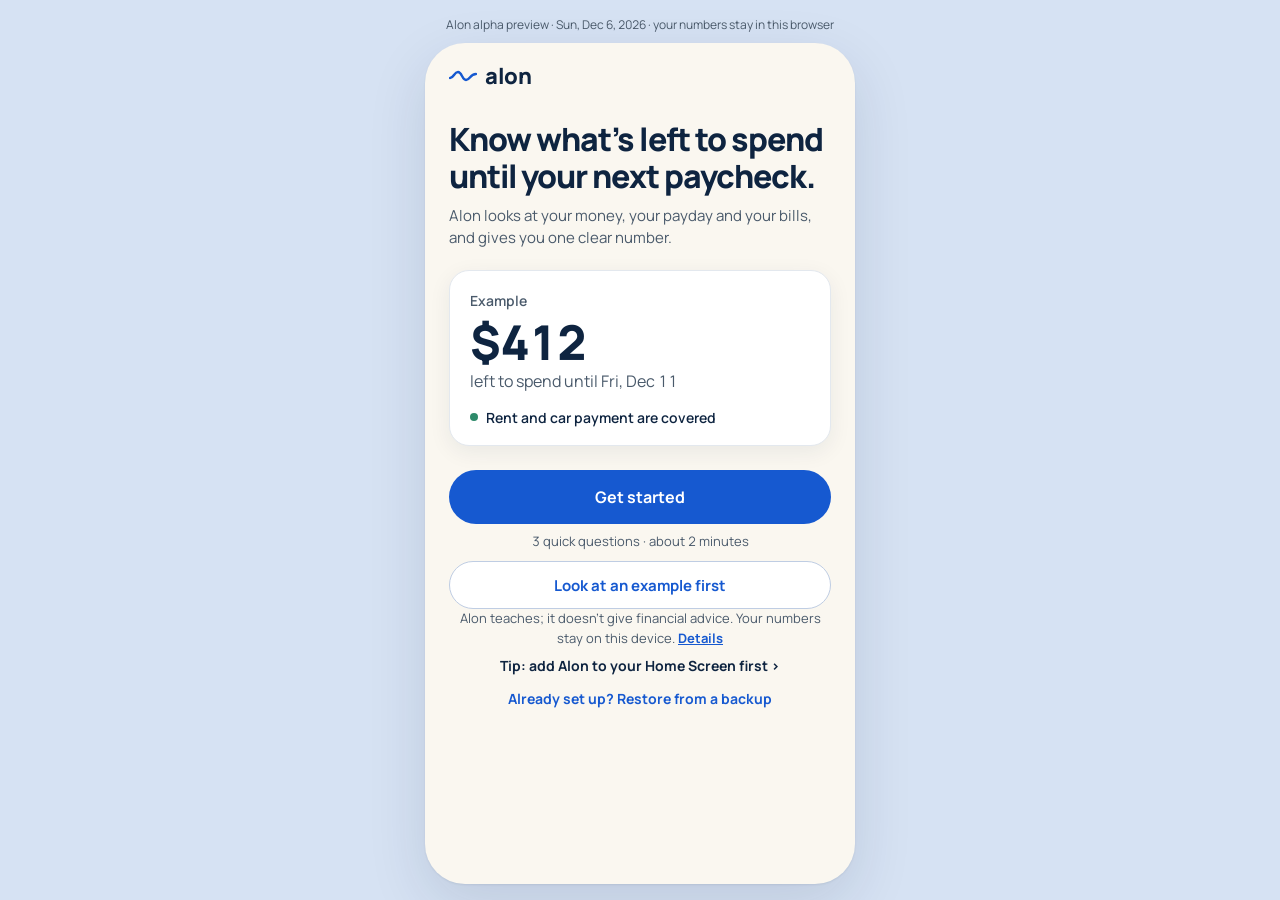
==== commit 2768b7a3: "Deploy November 26 Alon alpha" ====
--- a/index.html
+++ b/index.html
@@ -44,13 +44,13 @@
   a { color: var(--royal); }
 
   body { height: 100vh; height: 100dvh; overflow: hidden; }
-  .phone { position: relative; width: 100%; max-width: 430px; height: 100%; margin: 0 auto; background: var(--ivory); display: flex; flex-direction: column; overflow: hidden; }
+  .phone { position: relative; width: 100%; height: 100%; margin: 0 auto; background: var(--ivory); display: flex; flex-direction: column; overflow: hidden; }   /* full width on phones and narrow windows (Nov 13) */
   .phone.wide { max-width: min(880px, calc(100vw - 32px)); }
   .scroller { flex: 1 1 auto; min-height: 0; overflow-y: auto; overscroll-behavior: contain; display: flex; flex-direction: column; scrollbar-width: none; }
   .scroller::-webkit-scrollbar { display: none; }
   @media (min-width: 520px) {
     body { padding: 16px; box-sizing: border-box; display: flex; flex-direction: column; align-items: center; }
-    .phone { flex: 1 1 auto; min-height: 0; height: auto; max-height: 920px; border-radius: 40px; box-shadow: 0 1px 2px rgba(14,36,64,.08), 0 20px 60px rgba(14,36,64,.12); }
+    .phone { max-width: 430px; flex: 1 1 auto; min-height: 0; height: auto; max-height: 920px; border-radius: 40px; box-shadow: 0 1px 2px rgba(14,36,64,.08), 0 20px 60px rgba(14,36,64,.12); }
   }
   .demo-tag { text-align: center; font-size: 12px; color: var(--muted); padding: 0 0 10px; margin: 0; flex: none; }
   @media (max-width: 519px) { .demo-tag { display: none; } }
@@ -118,7 +118,6 @@
   .field { display: flex; flex-direction: column; gap: 6px; }
   .field label, .legend { font-size: 14px; font-weight: 600; color: var(--muted); }
   .input { min-height: 52px; padding: 0 16px; border-radius: 16px; border: 1px solid var(--field-line); background: var(--white); font-size: 17px; width: 100%; min-width: 0; max-width: 100%; box-sizing: border-box; color: var(--navy); font-family: inherit; }
-  /* dates look like every other field (iPhone draws them centered and wider by default) */
   .input[type="date"] { -webkit-appearance: none; appearance: none; display: block; text-align: left; line-height: 50px; height: 52px; }
   .input[type="date"]::-webkit-date-and-time-value { text-align: left; }
   .input[type="date"]::-webkit-calendar-picker-indicator { opacity: .55; }
@@ -253,9 +252,6 @@
   .toast { position: fixed; left: 50%; bottom: 150px; transform: translateX(-50%); background: var(--navy); color: var(--white); padding: 12px 18px; border-radius: 14px; font-size: 14px; font-weight: 600; z-index: 50; max-width: 340px; text-align: center; line-height: 1.4; }
   .sr { position: absolute; width: 1px; height: 1px; overflow: hidden; clip: rect(0 0 0 0); white-space: nowrap; }
 
-  /* ---------- the wave rail: contextual actions at the thumb edge ---------- */
-  /* The wave rail is part of the screen edge: a thin navy band that runs the full height
-     and swells into a pocket around the knob. Labels are upright pills read bottom to top. */
   .has-rail .pad { padding-right: 78px; }
   .has-rail.left .pad { padding-left: 70px; padding-right: 24px; }
   #rail-wrap { position: absolute; inset: 0; pointer-events: none; z-index: 15; }
@@ -286,14 +282,12 @@
   .left .rail-hint { right: auto; left: 70px; }
   .left .rail-hint::after { right: auto; left: -6px; border-left: 0; border-right: 6px solid var(--navy); border-left-color: transparent; }
 
-  /* Now: the hero speaks; everything around it whispers */
   .spec { display: grid; grid-template-columns: auto 1fr; gap: 3px 16px; margin: 0; font-size: 11px; font-weight: 700; letter-spacing: .09em; text-transform: uppercase; color: var(--muted); }
   .spec dt { margin: 0; } .spec dd { margin: 0; color: var(--navy); }
   .spec-link { font: inherit; letter-spacing: inherit; text-transform: inherit; color: inherit; background: none; border: 0; padding: 2px 0; cursor: pointer; text-decoration: underline dotted #8FB0EA 1.5px; text-underline-offset: 3px; }
   .hero.big { font-size: 96px; letter-spacing: -.05em; }
   .hero.big.range { font-size: 46px; letter-spacing: -.03em; }
   .hero-sub { font-size: 16px; font-weight: 600; }
-  /* V3 look: purpose first, calm status, cards with icon tiles */
   .quick-row { display: flex; gap: 8px; flex-wrap: wrap; margin-top: 6px; }
   .quick { min-height: 40px; padding: 0 14px; border-radius: 999px; background: var(--white); border: 1px solid var(--chip-line); color: var(--royal); font-size: 14px; font-weight: 700; cursor: pointer; }
   .hello { font-size: 16px; font-weight: 600; color: var(--muted-2); }
@@ -307,7 +301,71 @@
   .facts .spec-link { font-weight: 700; color: var(--navy); text-transform: none; letter-spacing: 0; }
   .tile { width: 40px; height: 40px; border-radius: 12px; background: var(--tint); display: grid; place-items: center; flex: none; }
   .tile.warm { background: var(--amber-bg); }
-  .row-card { background: var(--white); border: 1px solid var(--line); border-radius: 20px; padding: 0 14px; }
+  .row-card { background: none; border: 0; border-radius: 0; padding: 0; margin: 0 -24px; border-top: 1px solid var(--line); border-bottom: 1px solid var(--line); }
+  .row-card .line-item { position: relative; padding: 14px 24px; border-bottom: 0; }
+  .row-card .line-item:not(:last-child)::after { content: ''; position: absolute; left: 76px; right: 0; bottom: 0; height: 1px; background: var(--line); }
+  .row-card .line-item:active, .next-up:active { background: rgba(22,89,208,.06); }
+  .sr-only { position: absolute; width: 1px; height: 1px; padding: 0; margin: -1px; overflow: hidden; clip: rect(0 0 0 0); white-space: nowrap; border: 0; }
+  .hello-card { background: #fff; border: 1px solid var(--line); border-radius: 20px; padding: 20px 20px 18px; box-shadow: 0 6px 22px rgba(14,36,64,.07); display: flex; flex-direction: column; gap: 4px; }
+  .hello-card .eyebrow { margin-bottom: 4px; }
+  .hello-amt { font-size: 48px; font-weight: 800; letter-spacing: -0.03em; line-height: 1; color: var(--navy); }
+  .hello-sub { font-size: 16px; color: var(--muted); }
+  .hello-ok { display: inline-flex; align-items: center; gap: 8px; margin-top: 12px; font-size: 14px; font-weight: 600; color: var(--navy); }
+  .hello-ok::before { content: ''; width: 8px; height: 8px; border-radius: 50%; background: var(--ok-dot); }
+  .hello-fine { font-size: 13px; color: var(--muted); text-align: center; margin: 0; line-height: 1.5; }
+  .hello-fine button { font: inherit; color: var(--royal); font-weight: 700; background: none; border: 0; padding: 0; text-decoration: underline; cursor: pointer; }
+  .hello-tip summary { cursor: pointer; font-size: 14px; font-weight: 700; color: var(--navy); list-style: none; text-align: center; }
+  .hello-tip summary::-webkit-details-marker { display: none; }
+  .hello-tip p { margin: 8px 0 0; }
+  .ob-tally { margin-top: 18px; padding: 12px 16px; border-radius: 16px; background: var(--tint); color: var(--navy); display: flex; flex-direction: column; gap: 2px; }
+  .ob-tally .k { font-size: 13px; color: var(--muted); }
+  .ob-tally .v { font-size: 17px; font-weight: 700; }
+  .ob-tally .big { font-size: 30px; font-weight: 800; letter-spacing: -0.02em; line-height: 1.15; }
+  .example-bar { margin: 0 16px 8px; padding: 10px 12px 10px 14px; border-radius: 14px; background: var(--tint); color: var(--navy); display: flex; align-items: center; justify-content: space-between; gap: 10px; font-size: 14px; }
+  .example-bar button { flex: none; min-height: 40px; padding: 0 14px; border-radius: 999px; border: 0; background: var(--royal); color: #fff; font: inherit; font-weight: 700; cursor: pointer; }
+  .mdial-wrap { display: flex; flex-direction: column; align-items: center; gap: 4px; }
+  .mdial { position: relative; width: 280px; height: 280px; touch-action: none; user-select: none; -webkit-user-select: none; outline: none; border-radius: 50%; }
+  .mdial:focus-visible { box-shadow: 0 0 0 3px var(--ivory), 0 0 0 5px var(--royal); }
+  .mdial > svg { width: 100%; height: 100%; display: block; cursor: grab; }
+  .mdial.spinning > svg { cursor: grabbing; }
+  .mdial-rot { transform-origin: 140px 140px; }
+  .mdial-slice { transition: opacity .2s ease; }
+  .mdial-slice.dim { opacity: .38; }
+  .mdial-tick { stroke: var(--line); stroke-width: 1.5; stroke-linecap: round; }
+  .mdial-tick.major { stroke: var(--chip-line); stroke-width: 2; }
+  .mdial-center { position: absolute; left: 50%; top: 50%; transform: translate(-50%, -50%); width: 160px; display: flex; flex-direction: column; align-items: center; gap: 2px; text-align: center; background: none; border: 0; padding: 8px; border-radius: 24px; }
+  button.mdial-center { cursor: pointer; }
+  button.mdial-center:active { background: rgba(22,89,208,.06); }
+  .mdial-name { font-size: 15px; font-weight: 700; color: var(--royal); display: inline-flex; align-items: center; gap: 4px; max-width: 150px; }
+  .mdial-name span { overflow: hidden; text-overflow: ellipsis; white-space: nowrap; }
+  .mdial-center:not(button) .mdial-name { color: var(--navy); }
+  .mdial-amt { font-size: 34px; font-weight: 800; letter-spacing: -0.02em; color: var(--navy); line-height: 1.1; }
+  .mdial-about { font-size: 15px; font-weight: 700; color: var(--muted); letter-spacing: 0; margin-right: 4px; }
+  .mdial-share { font-size: 13px; color: var(--muted); line-height: 1.35; }
+  .mdial-hint { font-size: 13px; color: var(--muted); margin: 0; }
+  .bill-group { position: relative; }
+  .bill-group:not(:last-child)::after { content: ''; position: absolute; left: 76px; right: 0; bottom: 0; height: 1px; background: var(--line); }
+  .bill-group > .line-item { width: 100%; }
+  .bill-group .amt { text-align: right; }
+  .bill-group .amt-per { display: block; font-size: 12px; font-weight: 500; color: var(--muted); margin-top: 1px; }
+  .bill-group > .line-item::after { display: none; }
+  .bill-group .chev { transform: rotate(90deg); transition: transform .2s ease; }
+  .bill-group.open .chev { transform: rotate(-90deg); }
+  .bill-more { display: grid; grid-template-rows: 0fr; transition: grid-template-rows .22s cubic-bezier(.2,.8,.3,1); }
+  .bill-group.open .bill-more { grid-template-rows: 1fr; }
+  .bill-more > div { overflow: hidden; min-height: 0; }
+  .bill-more ul { list-style: none; margin: 0; padding: 0 24px 0 76px; }
+  .bill-more li { display: flex; justify-content: space-between; gap: 12px; padding: 10px 0; border-top: 1px solid var(--line); font-size: 15px; }
+  .bill-more li .w { display: flex; flex-direction: column; gap: 2px; }
+  .bill-more li .s { font-size: 13px; color: var(--muted); }
+  .bill-more li.paid { color: var(--muted); }
+  .bill-more li.late span:last-child { color: var(--amber-text); }
+  .bill-more .bill-actions { padding: 6px 24px 16px 76px; }
+  .bill-more .bill-actions .secondary { min-height: 44px; width: auto; padding: 0 20px; }
+  .has-rail .row-card, .has-rail .next-up { margin-right: -78px; }
+  .has-rail .row-card .line-item, .has-rail .next-up { padding-right: 78px; }
+  .has-rail.left .row-card, .has-rail.left .next-up { margin-left: -70px; margin-right: -24px; }
+  .has-rail.left .row-card .line-item, .has-rail.left .next-up { padding-left: 70px; padding-right: 24px; }
   .row-card .line-item .lead { display: flex; align-items: center; gap: 12px; min-width: 0; text-align: left; }
   .row-card .line-item .end { display: flex; align-items: center; gap: 8px; flex: none; }
   .hero-tap { display: flex; flex-direction: column; align-items: flex-start; gap: 8px; padding: 0; border: 0; background: none; color: inherit; font: inherit; text-align: left; cursor: pointer; }
@@ -332,12 +390,22 @@
   .set-line { font-size: 15px; font-weight: 600; color: var(--muted-2); min-height: 44px; }
   .ahead-row { display: flex; align-items: center; gap: 12px; width: 100%; min-height: 60px; padding: 12px 16px; border-radius: 16px; background: var(--white); border: 1px solid var(--line); text-align: left; cursor: pointer; font: inherit; color: var(--navy); }
   .ahead-row > .stack { flex: 1; min-width: 0; }
+  .ahead-line { display: flex; align-items: stretch; width: 100%; min-height: 60px; border-radius: 16px; background: var(--white); border: 1px solid var(--line); }
+  .ahead-line .ahead-row { flex: 1; min-width: 0; background: none !important; border: 0 !important; border-radius: 16px 0 0 16px; padding-right: 8px; }
+  .ahead-more { flex: none; width: 52px; border: 0; border-left: 1px solid var(--line); background: none; border-radius: 0 16px 16px 0; display: grid; place-items: center; cursor: pointer; }
+  .ahead-more:hover, .ahead-line .ahead-row:hover { background: rgba(22,89,208,.06) !important; }
+  .ahead-more:focus-visible { outline: 3px solid var(--navy); outline-offset: -3px; }
+  .ahead-line.short { background: var(--amber-bg, #FBF1DF); border-color: #E8D2A8; }
+  .ahead-line.short .ahead-more { border-left-color: #E8D2A8; }
+  .flat-block { margin: 0 -24px; padding: 16px 24px; border-top: 1px solid var(--line); border-bottom: 1px solid var(--line); }
+  .two-num { display: grid; grid-template-columns: repeat(2, minmax(0, 1fr)); column-gap: 16px; row-gap: 4px; align-items: end; }
+  .two-num .num { font-size: 22px; font-weight: 800; align-self: start; }
   .ahead-date { font-size: 17px; font-weight: 700; }
   .ahead-word { font-size: 15px; font-weight: 700; color: var(--royal); }
   .ahead-amt { font-size: 19px; font-weight: 800; white-space: nowrap; }
   .ahead-row.short { background: var(--amber-bg, #FBF1DF); border-color: #E8D2A8; }
-  .ahead-row.short .ahead-word, .ahead-row.short .ahead-amt { color: var(--amber-text); }
-  .next-up { display: flex; align-items: center; gap: 12px; width: 100%; padding: 14px; border-radius: 20px; background: var(--white); border: 1px solid var(--line); text-align: left; cursor: pointer; }
+  .ahead-row.short .ahead-word, .ahead-row.short .ahead-amt, .ahead-line.short .ahead-word, .ahead-line.short .ahead-amt { color: var(--amber-text); }
+  .next-up { display: flex; align-items: center; gap: 12px; width: calc(100% + 48px); margin: 0 -24px; padding: 14px 24px; border-radius: 0; background: none; border: 0; border-top: 1px solid var(--line); border-bottom: 1px solid var(--line); text-align: left; cursor: pointer; }
   .next-up .stack { flex: 1; min-width: 0; }
   .purpose { margin: 0; font-size: 15px; color: var(--muted-2); line-height: 1.5; }
   .opt { border: 1px solid var(--field-line); }
@@ -352,7 +420,6 @@
   .scroller.paper-short { background: radial-gradient(60% 34% at 88% 0%, #F7C978 0%, rgba(247,201,120,.45) 38%, rgba(247,201,120,0) 70%), linear-gradient(180deg, #FBE3BF 0%, #FCEEDA 26%, rgba(250,247,240,0) 60%), var(--ivory); }
   .quiet-head { display: flex; align-items: baseline; justify-content: space-between; gap: 12px; }
 
-  /* Unfolded (tablet / foldable): two panes on Now and Upcoming */
   main.now-grid { display: grid; grid-template-columns: minmax(0, 1fr); align-content: start; }
   .wide-only { display: none; }
   .wide .wide-only { display: flex; }
@@ -369,8 +436,14 @@
   .decision-note { font-size: 14px; color: var(--muted); line-height: 1.5; margin: 0; }
   .ob-foot { position: sticky; bottom: 0; z-index: 16; padding: 14px 24px calc(20px + env(safe-area-inset-bottom)); background: linear-gradient(rgba(250,247,240,0), var(--ivory) 30%); }
 
-  /* "What's this?" — a short explanation, opened only when wanted */
   .learn { border: 1px solid var(--line); background: var(--white); border-radius: 16px; }
+  .pad > .learn, .pad > .stack > .learn, .pad .learn { border: 0; border-bottom: 1px solid var(--line); border-radius: 0; background: none; margin: 0 -24px; }
+  .pad > .learn:first-child, .pad .stack > .learn:first-child { border-top: 1px solid var(--line); }
+  .pad .learn .learn-q { padding: 10px 24px; }
+  .pad .learn .learn-a { padding: 0 24px 14px 58px; }
+  .pad > .tint { border-radius: 0; margin-left: -24px; margin-right: -24px; padding: 16px 24px; }
+  .has-rail .pad .learn, .has-rail .pad > .tint { margin-right: -78px; padding-right: 78px; }
+  .has-rail .pad .learn .learn-q { padding-right: 0; }
   .learn-q { width: 100%; min-height: 48px; display: flex; align-items: center; gap: 10px; padding: 10px 14px; background: none; border: 0; font-size: 15px; font-weight: 700; color: var(--royal); cursor: pointer; text-align: left; }
   .learn-q .ico { width: 24px; height: 24px; border-radius: 12px; background: var(--tint); color: var(--royal); display: grid; place-items: center; font-size: 13px; font-weight: 800; flex-shrink: 0; }
   .learn-q .chev { margin-left: auto; font-size: 18px; color: var(--muted); }
@@ -395,32 +468,93 @@
   button:disabled { opacity:.45; cursor:default; }
   :focus-visible { outline:3px solid var(--royal); outline-offset:3px; }
   @media (prefers-reduced-motion:reduce) { *, *::before, *::after { animation:none!important; transition:none!important; scroll-behavior:auto!important; } }
+
+  .has-navrail .scroller { padding-bottom: 96px; }
+  #bill-form-panel { margin-top: 8px; }
+  #bill-form-panel .add-panel { background: none; border: 0; border-radius: 0; padding: 0; box-shadow: none; }   /* open canvas: the form sits on the page, no box */
+  .ssheet-bg { position: absolute; inset: 0; background: rgba(11,31,63,.32); z-index: 30; animation: ss-fade .2s ease-out; }
+  .ssheet { position: absolute; left: 0; right: 0; bottom: 0; max-height: 92%; z-index: 31; display: flex; flex-direction: column; background: var(--ivory); border-radius: 28px 28px 0 0; box-shadow: 0 -12px 40px rgba(11,31,63,.25); animation: ss-up .28s cubic-bezier(.2,.8,.3,1); }
+  .ssheet-head { position: relative; display: flex; align-items: center; justify-content: space-between; padding: 22px 16px 4px 24px; flex: none; }
+  .ssheet-head .grab { position: absolute; top: 8px; left: 50%; margin-left: -20px; width: 40px; height: 5px; border-radius: 3px; background: #CFC7B8; }
+  .ssheet-title { font-size: 20px; font-weight: 800; }
+  .ssheet-x { width: 44px; height: 44px; border-radius: 22px; border: 0; background: #EFEAE0; color: var(--navy); font-size: 16px; font-weight: 800; display: grid; place-items: center; cursor: pointer; }
+  .ssheet-body { flex: 1 1 auto; min-height: 0; overflow-y: auto; overscroll-behavior: contain; padding-bottom: calc(16px + env(safe-area-inset-bottom)); display: flex; flex-direction: column; }
+  @keyframes ss-up { from { transform: translateY(40%); opacity: .4; } to { transform: none; opacity: 1; } }
+  @keyframes ss-fade { from { opacity: 0; } to { opacity: 1; } }
+  @media (prefers-reduced-motion: reduce) { .ssheet, .ssheet-bg { animation: none; } }
+  .savebar { position: sticky; bottom: 0; margin-top: auto; padding: 18px 20px calc(16px + env(safe-area-inset-bottom)); background: linear-gradient(rgba(246,242,234,0), var(--ivory) 18px); z-index: 6; }
+  .savebar .primary { box-shadow: 0 8px 20px rgba(22,89,208,.28); }
+  .linkish.danger { color: #A8553F; text-align: left; min-height: 44px; }
+  .seg { display: flex; gap: 4px; padding: 4px; border-radius: 24px; background: #ECE6DA; margin: 6px 0 2px; }
+  .seg button { flex: 1; min-height: 40px; border: 0; border-radius: 20px; background: none; font: inherit; font-size: 15px; font-weight: 700; color: var(--muted-2); cursor: pointer; }
+  .seg button.on { background: #fff; color: var(--navy); box-shadow: 0 1px 4px rgba(11,31,63,.15); }
+  .askdock { bottom: 0; padding: 18px 16px 6px; background: linear-gradient(rgba(246,242,234,0), var(--ivory) 18px); border-top: 0; }   /* sits on the rail: the scroller's bottom padding is the rail */
+  .askdock .ask { min-height: 56px; background: #fff; border: 1px solid #E6DFD2; box-shadow: 0 8px 24px rgba(11,31,63,.14); padding: 6px 6px 6px 20px; }
+  .askdock .ask input { font-size: 17px; }
+  .navrail { position: absolute; left: 0; right: 0; bottom: 0; pointer-events: none; }
+  .navrail::before { content: ''; position: absolute; left: 0; right: 0; top: -28px; bottom: 0; background: linear-gradient(rgba(246,242,234,0), var(--ivory) 30px); }
+  .navrail-sea { position: absolute; inset: 0; overflow: hidden; pointer-events: none; }
+  .navrail-sea svg { position: absolute; left: 0; bottom: 0; }
+  .wave-layer-x { animation: alon-drift-x linear infinite; will-change: transform; }
+  @keyframes alon-drift-x { from { transform: translateX(calc(-1 * var(--len))); } to { transform: translateX(0); } }
+  @media (prefers-reduced-motion: reduce) { .wave-layer-x { animation: none; } }
+  .nav-stop, .nav-knob { pointer-events: auto; position: absolute; bottom: 12px; padding: 0; font-family: inherit; font-size: 12px; font-weight: 800; display: grid; place-items: center; cursor: pointer; }
+  .nav-stop span, .nav-knob span { pointer-events: none; white-space: nowrap; }
+  .nav-stop { width: 70px; height: 44px; margin-left: -35px; border: 0; border-radius: 22px; background: none; color: var(--navy); }
+  .nav-stop:hover { background: rgba(22,89,208,.08); }
+  .nav-knob { width: 80px; height: 48px; margin-left: -40px; bottom: 10px; border: 0; border-radius: 24px; background: var(--royal); color: #fff; box-shadow: 0 6px 16px rgba(22,89,208,.35); cursor: grab; touch-action: none; }
+  .nav-knob.dragging { cursor: grabbing; }
+  .nav-stop:focus-visible, .nav-knob:focus-visible { outline: 3px solid var(--navy); outline-offset: 2px; }
+  .ask-big { display: flex; align-items: center; gap: 10px; padding: 8px 8px 8px 18px; border-radius: 28px; background: #fff; border: 2px solid var(--royal); margin: 0; }
+  .ask-big input { flex: 1; min-width: 0; border: 0; outline: 0; background: transparent; font: inherit; font-size: 17px; color: var(--navy); }
+  .ask-big .send { width: 48px; height: 48px; border-radius: 24px; background: var(--navy); }
+  .pick-grid { display: grid; grid-template-columns: repeat(2, minmax(0, 1fr)); gap: 8px; }
+  .pick { min-height: 56px; padding: 10px 14px; border-radius: 18px; border: 1px solid #DDD5C6; background: #fff; font: inherit; font-size: 16px; font-weight: 700; color: var(--navy); text-align: left; cursor: pointer; }
+  .pick.wide { grid-column: 1 / -1; }
+  .try-chip { min-height: 44px; padding: 0 16px; border-radius: 22px; border: 0; background: #E9EEF9; font: inherit; font-size: 15px; font-weight: 600; color: var(--navy); cursor: pointer; text-align: left; }
+  .small-caps { font-size: 13px; font-weight: 700; letter-spacing: .1em; text-transform: uppercase; color: var(--muted-2); }
+  .now-sentence { font-size: 19px; font-weight: 600; line-height: 1.35; color: var(--navy); }
+  .pill-row { display: flex; flex-wrap: wrap; gap: 8px; align-items: center; }
+  .cushion-chip { display: inline-flex; align-items: center; gap: 8px; min-height: 44px; padding: 0 14px 0 11px; border-radius: 20px; background: #fff; border: 1px solid #E6DFD2; font: inherit; font-size: 15px; font-weight: 600; color: var(--navy); cursor: pointer; }
+  .scrubbable { touch-action: pan-y; cursor: ew-resize; outline-offset: 4px; }
+  .scrub-line { position: absolute; top: -4px; bottom: 22px; width: 2px; margin-left: -1px; background: var(--navy); border-radius: 1px; pointer-events: none; }
+  .scrub-line::after { content: ''; position: absolute; left: -8px; top: var(--ky, 40%); width: 14px; height: 14px; margin-top: -9px; border-radius: 50%; background: #fff; border: 3px solid var(--navy); }
+  .scrub-flag { position: absolute; top: -26px; transform: translateX(-50%); padding: 4px 10px; border-radius: 13px; background: var(--navy); color: #fff; font-size: 12px; font-weight: 700; letter-spacing: .06em; white-space: nowrap; pointer-events: none; }
+  .scrub-back { align-self: flex-start; min-height: 44px; padding: 0 16px; border-radius: 20px; border: 0; background: var(--navy); color: #fff; font: inherit; font-size: 15px; font-weight: 700; cursor: pointer; }
+  .ways { border-radius: 20px; background: #fff; border: 1px solid #E6DFD2; padding: 2px 16px; }
+  .way { width: 100%; display: flex; align-items: center; justify-content: space-between; gap: 12px; padding: 12px 0; border: 0; border-bottom: 1px solid #EFEAE0; background: transparent; font: inherit; color: var(--navy); text-align: left; cursor: pointer; }
+  .way:last-child { border-bottom: 0; }
+  .way .wt { font-size: 17px; font-weight: 700; line-height: 1.3; }
+  .way .we { display: flex; align-items: center; gap: 7px; font-size: 15px; color: var(--muted-2); }
+  .way .try { flex: none; font-size: 15px; font-weight: 700; color: var(--royal); }
+  .ways-head { font-size: 15px; font-weight: 700; letter-spacing: .1em; text-transform: uppercase; color: var(--muted-2); }
+  .help-link { display: flex; align-items: center; gap: 10px; min-height: 44px; font-size: 15px; line-height: 1.4; color: var(--navy); text-decoration: none; }
+  .dial-wrap { display: flex; flex-direction: column; gap: 6px; }
+  .dial { -webkit-appearance: none; appearance: none; width: 100%; height: 56px; background: transparent; cursor: ew-resize; touch-action: pan-y; }
+  .dial::-webkit-slider-runnable-track { height: 40px; background: repeating-linear-gradient(90deg, rgba(11,31,63,.35) 0 2px, transparent 2px 12px) center/100% 16px no-repeat, repeating-linear-gradient(90deg, rgba(11,31,63,.6) 0 2px, transparent 2px 60px) center/100% 30px no-repeat; }
+  .dial::-moz-range-track { height: 40px; background: repeating-linear-gradient(90deg, rgba(11,31,63,.35) 0 2px, transparent 2px 12px) center/100% 16px no-repeat, repeating-linear-gradient(90deg, rgba(11,31,63,.6) 0 2px, transparent 2px 60px) center/100% 30px no-repeat; }
+  .dial::-webkit-slider-thumb { -webkit-appearance: none; width: 6px; height: 44px; margin-top: -2px; border-radius: 3px; background: var(--royal); box-shadow: 0 0 0 4px rgba(29,78,216,.15); }
+  .dial::-moz-range-thumb { width: 6px; height: 44px; border: 0; border-radius: 3px; background: var(--royal); }
+  .dial:focus-visible { outline: 3px solid var(--royal); outline-offset: 2px; border-radius: 8px; }
+  .dial-ends { display: flex; justify-content: space-between; font-size: 13px; font-weight: 600; color: var(--muted-2); }
+  .dial-answer { margin: 0; font-size: 24px; font-weight: 800; line-height: 1.2; letter-spacing: -.01em; color: var(--navy); }
 </style>
 </head>
 <body>
 <p class="demo-tag">Alon alpha preview</p>
 <div class="phone" id="app"></div>
+<script>/* if the app can't even start in this browser, say so instead of a blank page */
+window.addEventListener('error', function (e) { setTimeout(function () { var a = document.getElementById('app'); if (a && !a.children.length) a.innerHTML = '<main style="padding:56px 24px;font-family:system-ui,sans-serif;color:#0B1F3F"><h1 style="font-size:28px">Something went wrong</h1><p>Alon couldn\u2019t start in this browser. Screenshot this for Kenny.</p><pre style="white-space:pre-wrap;font-size:12px">' + String(e.message || 'Unknown error').replace(/</g, '&lt;') + (e.lineno ? ' (line ' + e.lineno + ':' + e.colno + ')' : '') + '</pre></main>'; }, 0); });
+</script>
 <div id="toast" class="toast" role="status" aria-live="polite" hidden></div>
 
 <script>
-/* =========================================================
-   Alon prototype v2
-   One engine for every kind of income:
-   income sources (schedule + certainty + range + active dates)
-   → income events → obligation events → windows ahead
-   → ranges (low / typical) → smoothing + explanations.
-   ========================================================= */
 
 const DAY = 86400000;
-/* ALPHA: the build testers use. Real dates, their own numbers only, no demo controls,
-   stored in this browser only. The build script flips this to true. */
 const ALPHA = true;
 const FEEDBACK_EMAIL = '';      // optional fallback
-/* Where "Send feedback" delivers. Fill in from the Google Form's pre-filled link:
-   form = the .../formResponse address, fields = the entry.NNN id for each question.
-   Until it's set, feedback waits on this device and goes out once it is. */
 const FEEDBACK_FORM = { url: '', fields: { screen: '', build: '', feedback: '' } };
-const BUILD = 'v7.5 · Nov 12';
+const BUILD = 'v10.18 · Nov 26';
 const STORE = ALPHA ? 'alon-alpha-v1' : 'alon-proto-v4';
 const DEMO_START = Date.UTC(2026, 9, 30);       // Fri, Oct 30, 2026
 let TODAY = DEMO_START;                         // moves forward with the demo's skip-ahead
@@ -431,7 +565,7 @@
 const COMMON_FREQS = ['monthly', 'semiannual', 'yearly', 'once'];   // most bills; the rest are one tap away
 const FREQS = [
   { id: 'weekly', label: 'Weekly' },
-  { id: 'biweekly', label: 'Every 2 weeks' },
+  { id: 'biweekly', label: 'Bi-weekly' },   // testers' word (Nov 16); the hint under the choice says "every other week" 
   { id: 'semimonthly', label: 'Twice a month' },
   { id: 'monthly', label: 'Monthly' },
   { id: 'quarterly', label: 'Every 3 months' },
@@ -586,7 +720,7 @@
     goalForm: null,         // the goal being added or edited
     pool: { balance: 0, adds: [], uses: [], dismissed: {} },   // the tide pool
     surprises: [],          // things that came up: what was added, so it can be undone
-    draws: [],              // money taken from a goal or surprise fund: { id, goalId, name, date, amount, surprise }
+    draws: [],              // money taken from a goal or emergency fund: { id, goalId, name, date, amount, surprise }
     surpriseForm: null,     // "Something came up" while it's being filled in
     ow: freshOw(),          // "Other ways people cover it": inputs and which one is open
     today: day,             // "today"; the demo's skip-ahead moves it
@@ -599,7 +733,6 @@
 let state = freshState(null);
 const persona = () => (state.persona === 'custom' && state.custom) ? state.custom.meta : PERSONAS[state.persona && state.persona !== 'custom' ? state.persona : 'salaried'];
 
-/* ---------- dates ---------- */
 const parse = s => { const [y, m, d] = s.split('-').map(Number); return Date.UTC(y, m - 1, d); };
 const parts = t => { const x = new Date(t); return [x.getUTCFullYear(), x.getUTCMonth(), x.getUTCDate()]; };
 const daysIn = (y, m) => new Date(Date.UTC(y, m + 1, 0)).getUTCDate();
@@ -614,17 +747,14 @@
 const long = t => new Date(t).toLocaleDateString('en-US', { weekday: 'short', month: 'short', day: 'numeric', timeZone: 'UTC' });
 const withYear = t => new Date(t).toLocaleDateString('en-US', { month: 'short', day: 'numeric', year: 'numeric', timeZone: 'UTC' });
 
-/* ---------- money ---------- */
 const money = n => (n < 0 ? '−$' : '$') + Math.abs(Math.round(n)).toLocaleString('en-US');
 const range = (lo, hi) => lo === hi ? money(lo) : (lo < 0 ? `${money(lo)} to ${money(hi)}` : `${money(lo)}–${money(hi).slice(1)}`);
 const round5 = n => Math.ceil(n / 5) * 5;
 const floor5 = n => Math.max(0, Math.floor(Number(n || 0) / 5) * 5);
-/* Exact amounts for payment plans: cents when there are cents ($37.50), whole dollars otherwise. */
 const moneyExact = n => { const c = Math.round(n * 100) / 100; return Number.isInteger(c) ? money(c) : (c < 0 ? '−$' : '$') + Math.abs(c).toFixed(2).replace(/\B(?=(\d{3})+(?!\d))/, ','); };
 const esc = s => String(s).replace(/[&<>"']/g, c => ({ '&': '&amp;', '<': '&lt;', '>': '&gt;', '"': '&quot;', "'": '&#39;' }[c]));
 const sum = (list, f) => list.reduce((s, x) => s + f(x), 0);
 
-/* ---------- recurrence: rule -> dated occurrences in [from, to) ---------- */
 function occurrences(rule, from, to) {
   const start = parse(rule.start);
   const anchor = parts(start)[2];
@@ -658,21 +788,6 @@
   return out;
 }
 
-/* ---------- bills paid in parts ----------
-   A bill can carry a plan: the way it's actually paid. Each time the bill comes due (each
-   "cycle"), its amount is split into parts on their own dates, plus any fee for splitting,
-   plus a monthly membership if the service charges one. The parts REPLACE the original
-   payment, so a split rent is never counted twice.
-     plan = { parts, every: 'monthly'|'biweekly'|'weekly'|'semimonthly', day2, first,
-              fee, feePct, feeOf, feeOnce, membership, since, kind }
-   Fees, all optional and in any mix:
-     fee       a dollar amount each time it's split
-     feePct    a percent each time it's split, of the whole bill (feeOf 'bill') or of the
-               part paid later (feeOf 'later'), the way some split services charge
-     feeOnce   one time, when the plan starts (a sign-up or set-up fee)
-     membership  every month from the start, until it's cancelled
-   A plan on its own (a pay-later purchase, a payment plan, a paycheck advance) is a one-time
-   bill for the balance left, starting on the next payment, with the same plan. */
 function splitAmounts(total, n, first) {
   const cents = v => Math.round(v * 100) / 100;
   if (n <= 1) return [cents(total)];
@@ -680,7 +795,6 @@
   const each = Math.ceil(total * 100 / n) / 100;
   return Array.from({ length: n }, (_, i) => i < n - 1 ? each : cents(total - each * (n - 1)));
 }
-/* Amounts per payment: what's typed is kept; blank ones share what's left equally. */
 function resolveAmounts(total, n, typed) {
   const t = (typed || []).slice(0, n).map(v => { const x = parseMoney(v); return x > 0 ? Math.round(x * 100) / 100 : null; });
   while (t.length < n) t.push(null);
@@ -691,7 +805,6 @@
   let k = 0;
   return { ok: true, amounts: t.map(v => v != null ? v : share[k++]) };
 }
-/* Paydays of the main income, before and after the dates it was entered from. */
 function paydayRuleOf(p) {
   if (p && p.payRule) return p.payRule;
   const own = p && p.paySource && state.sources.find(x => x.id === p.paySource);
@@ -705,10 +818,6 @@
 }
 function nextPaydayAfter(t) { const r = primarySource(), d = r ? paydaysBetween(r, t, addDays(t, 40))[0] : null; return d != null ? d : t; }
 const paydaysPerMonth = rule => !rule ? 0 : ({ weekly: 4, biweekly: 2, semimonthly: 2, monthly: 1 })[rule.freq] || 1;
-/* The dates of each payment in one cycle t (the bill's due date).
-   paydays: from the payday on or before the due date ('before') or on or after it ('after'),
-            then the paydays that follow.
-   days:    set days of the month; the first is the cycle's own day. */
 function planDates(t, p, n) {
   if (p.every === 'paydays') {
     const pays = paydaysBetween(paydayRuleOf(p), addDays(t, -45), addDays(t, 45 * n));
@@ -732,8 +841,6 @@
   if (p.every === 'weekly' || p.every === 'biweekly') return Array.from({ length: n }, (_, i) => addDays(t, i * (p.every === 'weekly' ? 7 : 14)));
   return Array.from({ length: n }, (_, i) => addMonths(t, i, parts(t)[2]));
 }
-/* Why a split can't work as set, or ''. A split on paydays can't take more paydays than
-   the bill's cycle has, or one month's payments would run into the next. */
 function splitProblem(freq, p) {
   const n = Number(p.parts) || 1;
   if (p.every === 'paydays') {
@@ -753,19 +860,11 @@
   }
   return '';
 }
-/* What's been answered about a payment: paid, moved to a later date, or a different amount
-   still owed. Keyed by its original date and part, so nothing is guessed or counted twice. */
 const payKey = (d, part) => `${iso(d)}#${part || 0}`;
-/* ---------- how sure a bill's date is ----------
-   Unknown stays unknown: a person who doesn't know the due date picks a part of the month, or
-   "I'm not sure". Alon never turns that into an exact-looking day. The money still counts (leaving
-   it out would make every paycheck look better than it is): a range inside one paycheck goes there;
-   a range that crosses a payday is shared by days, to the cent. Rent always has an exact date. */
 const WHEN = { early: [1, 7], mid: [8, 21], late: [22, 31], unsure: [1, 31] };
 const WHEN_LABEL = { early: 'early in the month', mid: 'mid-month', late: 'late in the month', unsure: 'date not set' };
 const WHEN_CHOICES = [['exact', 'I know the date'], ['early', 'Early (1–7)'], ['mid', 'Middle (8–21)'], ['late', 'Late (22–31)'], ['unsure', 'I’m not sure']];
 const isRentLike = b => /\b(rent|mortgage|housing)\b/i.test(b.name || '') || b.id === 'rent';
-/* Home: what a mortgage payment includes (escrow). Something included is never counted again as its own bill. */
 const ESCROW_ITEMS = [['tax', 'Property taxes'], ['ins', 'Homeowners insurance'], ['pmi', 'Mortgage insurance'], ['hoa', 'HOA']];
 const ESCROW_NOT_SURE = 'Some mortgage payments include taxes or insurance through escrow. You can check your mortgage statement later. Alon won’t count anything twice while this is unclear.';
 function escrowKey(name) {
@@ -776,20 +875,15 @@
   if (/\bhoa\b|home ?owners?'?s? association/i.test(n)) return 'hoa';
   return null;
 }
-/* state.home = { kind: rent | mortgage | own | other, escrow: { tax, ins, pmi, hoa } }: true is included in the
-   mortgage payment, false is paid separately, null is not known yet. */
 const mortgageHome = () => !!(state.home && state.home.kind === 'mortgage');
 const escrowOf = () => (mortgageHome() && state.home.escrow) || {};
 const escrowIncludes = k => mortgageHome() && escrowOf()[k] === true;
 const escrowUnknown = k => mortgageHome() && escrowOf()[k] == null;
 const escrowUnsure = () => escrowUnknown('tax') || escrowUnknown('ins');
-/* A bill that could already be inside the mortgage payment: asked, never counted twice. */
 const escrowConflict = f => { const k = escrowKey(f.name); return !!(k && !f.id && (escrowIncludes(k) || escrowUnknown(k)) && f.escrowAns !== 'separate'); };
-/* The next time a bill comes due, on or after a day. A bill with a date range counts until its range ends. */
 function nextOcc(b, from) {
   return occurrences(b, addDays(from, -40), addDays(from, 800)).find(t => isRanged(b) ? whenRange(b.when, t)[1] >= from : t >= from);
 }
-/* Money already set aside for a bill belongs to one occurrence of it: the next one. */
 const preparedOf = b => (b && b.prepared > 0 && b.preparedFor) ? Math.min(b.prepared, b.amount) : 0;
 function preparedLeft(b) {
   const p = preparedOf(b);
@@ -803,16 +897,11 @@
   const [y, m] = parts(t), r = WHEN[when], last = daysIn(y, m);
   return [Date.UTC(y, m, Math.min(r[0], last)), Date.UTC(y, m, Math.min(r[1], last))];
 }
-/* Where a ranged bill starts: this month if its range hasn't begun yet; otherwise next month,
-   and this month's is asked about (Paid / Not yet), because Alon can't know if it came out. */
 function whenStart(when, todayT) {
   const [y, m] = parts(todayT), first = Date.UTC(y, m, 1);
   return whenRange(when, first)[0] >= todayT ? iso(first) : iso(addMonths(first, 1, 1));
 }
 const rangeText = (b, t) => { const [rs, re] = whenRange(b.when, t); return b.when === 'unsure' ? `sometime in ${monthName(rs)}` : `${short(rs)}–${parts(re)[2]}`; };
-/* R8: confirmed changes, applied in one place so every screen agrees.
-   endsOn  the last charge of a bill (a cancellation): nothing after it. A plan's membership is separate and keeps going.
-   payoff  { date, amount }: one payment on that date replaces every remaining payment of the plan. */
 function billEvents(b, from, to) {
   let ev = billEventsRaw(b, from, to);
   if (b.endsOn) { const e = parse(b.endsOn); ev = ev.filter(x => x.membership || x.date <= e); }
@@ -866,8 +955,6 @@
     .forEach(t => out.push({ bill: b, date: t, amount: Number(p.membership), membership: true }));
   return out.sort((a, c) => a.date - c.date);
 }
-/* Where a split starts. If this month's cycle is under way (a payment is still ahead), the
-   split starts with this month's cycle; earlier payments are asked about, never assumed. */
 function splitStartFor(freq, due, plan, todayT) {
   const now = todayT != null ? todayT : TODAY;
   const next = occurrences({ freq, start: due }, now, addDays(now, 800))[0] || parse(due);
@@ -877,10 +964,6 @@
   const last = planDates(prev, plan, Math.max(1, Number(plan.parts) || 1)).pop();
   return iso(last >= now ? prev : next);
 }
-/* ---------- Recent payments: asked, never assumed ----------
-   When a bill is added, any payment of it whose date passed in the last 14 days, or that
-   belongs to a split still under way, is asked about: Paid, or Not yet. Not yet moves it to
-   the date the person gives, with what's still owed and any late fee. */
 const RECENT_DAYS = 14;
 function recentItemsFor(b, todayT) {
   const from = addDays(todayT, -RECENT_DAYS), out = [];
@@ -894,7 +977,9 @@
       // over (within the last 14 days), or under way right now: either way Alon asks, never assumes
       if (rs < todayT && re >= from) out.push({ bill: b, key: `${b.id}|${payKey(t, 0)}`, orig: t, part: 0, amount: b.amount, range: true, going: re >= todayT });
     });
-    return out;
+    // one question per bill: with a wide range ("I'm not sure" is the whole month) last month's can still be
+    // inside the 14 days while this month's is under way. Asking twice reads as the bill being there twice.
+    return out.slice(-1);
   }
   if (!b.plan) {
     if (!['weekly', 'biweekly', 'semimonthly', 'monthly'].includes(b.freq)) return out;
@@ -917,11 +1002,10 @@
 const recentAnswered = (items, answers) => items.every(it => {
   const a = (answers || {})[it.key];
   if (!a || !a.ans) return false;
-  if (a.ans === 'paid') return true;
+  if (a.ans === 'paid' || a.ans === 'unsure') return true;
   const owed = a.owed === '' || a.owed == null ? it.amount : parseMoney(a.owed);
   return owed > 0 && /^\d{4}-\d{2}-\d{2}$/.test(a.when || '');
 });
-/* Writes the answers onto the bill. Returns any late-fee bills to add. */
 function applyRecent(b, items, answers, todayT) {
   const extra = [];
   items.forEach(it => {
@@ -929,6 +1013,7 @@
     const k = payKey(it.orig, it.part);
     if (a.ans === 'paid') { markPaid(b, k); return; }
     const when = a.when && parse(a.when) >= todayT ? a.when : iso(todayT);
+    if (a.ans === 'unsure') (b.unsure = b.unsure || {})[k] = iso(it.orig);   // counted for now; Now asks again
     (b.moved = b.moved || {})[k] = when;
     const owed = parseMoney(a.owed);
     if (owed > 0 && Math.abs(owed - it.amount) > 0.004) (b.owed = b.owed || {})[k] = Math.round(owed * 100) / 100;
@@ -942,9 +1027,7 @@
   });
   return extra;
 }
-/* The last day before a late fee: the due date plus the grace days (rent), or null. */
 const graceEnd = (b, due) => b && Number(b.grace) > 0 ? addDays(due, Number(b.grace)) : null;
-/* The questions, one card per payment. Same markup in setup and in the bill editor. */
 function recentHtml(items, answers) {
   return items.map((it, i) => {
     const a = (answers || {})[it.key] || {};
@@ -963,12 +1046,8 @@
     </div>`;
   }).join('');
 }
-/* Which answers object the open screen is filling in. */
 const recentAnswers = () => state.screen === 'ob' ? (state.ob.recent = state.ob.recent || {}) : state.form ? (state.form.recent = state.form.recent || {}) : {};
 
-/* ---------- Choosing a split schedule ----------
-   On paydays there are two common ways to line payments up with a due date. Alon shows both
-   with real dates so a person can recognize theirs, plus set days for anything else. */
 function paydayChoices(t, rule, n) {
   if (!rule || rule.freq === 'once' || n > paydaysPerMonth(rule)) return null;
   return ['before', 'after'].map(anchor => ({ anchor, dates: planDates(t, { every: 'paydays', anchor, payRule: rule }, n) }));
@@ -980,42 +1059,34 @@
     <span aria-hidden="true" style="flex:none;width:22px;height:22px;border-radius:50%;border:2px solid ${on ? 'var(--royal)' : 'var(--line)'};display:grid;place-items:center">${on ? '<span style="width:10px;height:10px;border-radius:50%;background:var(--royal)"></span>' : ''}</span>
   </button>`;
 }
-/* t: the due date of the cycle shown. mode: 'before' | 'after' | 'days' | null. */
 function scheduleChoicesHtml(attr, t, rule, n, amts, mode, daysDates, billWord) {
   const ch = paydayChoices(t, rule, n);
   const due = short(t);
   let out = '';
   if (ch) out += ch.map(c => scheduleCard(attr, c.anchor, mode === c.anchor, datesLine(c.dates, amts),
     c.anchor === 'before' ? 'Starts the payday on or before it’s due' : 'Starts the payday on or after it’s due')).join('');
-  out += scheduleCard(attr, 'days', mode === 'days', 'Something else', mode === 'days' && daysDates ? datesLine(daysDates, amts) : 'I’ll enter the days of the month');
+  out += scheduleCard(attr, 'days', mode === 'days', 'Other days', mode === 'days' && daysDates ? datesLine(daysDates, amts) : 'I’ll enter the days of the month');
   const why = !rule || rule.freq === 'once' ? '' : !ch ? `<p class="small" style="margin:0">You’re paid ${everyLabel(rule.freq)}, so ${n} payments can’t all land on paydays in one month. Enter the days instead.</p>` : '';
   return `<span class="small" style="font-weight:700">Which matches your plan for the ${due} ${billWord || 'bill'}?</span>${out}${why}`;
 }
 const eventName = x => x.payoff ? `${x.bill.name} · payoff` : x.once ? `${x.bill.name} · one-time fee` : x.fee ? `${x.bill.name} · split fee` : x.membership ? `${x.bill.name} · membership` : x.bill.name;
 
-/* ---------- income sources: active dates ---------- */
 function sourceActive(s, t) {
   if (s.mobilizedOnly) return state.mobilized && t > MOBILIZE_LAST_CIVILIAN;
   if (state.mobilized && (s.id === 'civ' || s.id === 'drill') && t > MOBILIZE_LAST_CIVILIAN) return false;
   return true;
 }
 
-/* Different income sources, one financial picture (Nov 12, principle 17).
-   Income that arrives in a window ("rent usually comes around the 1st, give or take 5 days") is counted on
-   its latest likely day, so Alon never counts money before it's likely there. */
 function incomeDates(s, from, to) {
   const sp = Math.max(0, Number(s.spread) || 0);
   if (!sp) return occurrences(s, from, to);
   return occurrences(s, addDays(from, -sp), addDays(to, -sp)).map(t => addDays(t, sp));
 }
-/* "Set some aside when it arrives": part of each deposit is kept for taxes, the property or the business.
-   The person picks the percent or amount; Alon never suggests a tax rate. Kept money is set aside, not available. */
 const keepOf = s => s && s.keep && (Number(s.keep.pct) > 0 || Number(s.keep.amt) > 0) ? { pct: Number(s.keep.pct) || 0, amt: Number(s.keep.amt) || 0, label: s.keep.for || 'taxes' } : null;
 const keptFrom = (s, amount) => { const k = keepOf(s); if (!k || !(amount > 0)) return 0; return Math.min(amount, k.pct ? Math.round(amount * k.pct) / 100 : k.amt); };
 const KEEP_FOR = { taxes: 'taxes', property: 'the property', business: 'the business' };
 const keepWord = l => KEEP_FOR[l] || l;
 
-/* ---------- the main income: the reliable source the person lives on ---------- */
 function primarySource() {
   const all = state.sources.filter(s => !s.mobilizedOnly);
   const reliable = all.filter(s => s.certainty !== 'uncertain' && s.freq !== 'once');
@@ -1023,10 +1094,6 @@
   return list.slice().sort((a, b) => b.typical - a.typical)[0] || null;
 }
 
-/* ---------- savings goals: set aside a little from each paycheck until a target ----------
-   Two ways to set one: by a date (Alon works out the amount per paycheck) or an amount per
-   paycheck (Alon works out the date). Skipped paychecks spread over the rest. Amounts are
-   rounded up to $5 so the target is always reached. */
 function windowStarts(limitT, maxCount) {
   const out = [currentStart()], prim = primarySource(), cap = maxCount || 520;
   const end = limitT != null ? addDays(limitT, 1) : addDays(TODAY, 3650);
@@ -1058,10 +1125,6 @@
   return plan;
 }
 
-/* ---------- months with an extra paycheck ----------
-   Paid every 2 weeks: 26 paychecks a year, so two months have 3. Paid weekly: four months
-   have 5. Twice a month or monthly: never. Counts the main income's paydays per calendar
-   month and flags months with more than usual; the last payday in such a month is the extra. */
 function extraPaychecks(horizonDays) {
   const prim = primarySource();
   if (!prim || !['biweekly', 'weekly'].includes(prim.freq)) return [];
@@ -1081,11 +1144,6 @@
 const monthName = t => new Date(t).toLocaleDateString('en-US', { month: 'long', timeZone: 'UTC' });
 const ordinal = n => n + ((n % 100 >= 11 && n % 100 <= 13) ? 'th' : ({ 1: 'st', 2: 'nd', 3: 'rd' })[n % 10] || 'th');
 
-/* ---------- window boundaries: from today to each of the main income's next dates ---------- */
-/* Where "this paycheck" starts. Money doesn't disappear because today isn't payday: between paydays
-   this paycheck runs from the last payday, so the paycheck that already landed is in it. If the person
-   told Alon what's in their account today, that's the starting point instead. With no regular payday
-   to project from, it starts today and Alon asks (it never assumes $0). */
 function projectedRule(prim) {
   if (!prim) return prim;
   if (prim.freq === 'weekly' || prim.freq === 'biweekly') {
@@ -1117,7 +1175,6 @@
   return out;
 }
 
-/* ---------- the window engine ---------- */
 function computeWindows(reserves, count) {
   const N = count || WINDOW_COUNT;
   reserves = reserves || state.reserves;
@@ -1183,12 +1240,6 @@
     const roomTyp = incomeTyp - spoken + inn + drawn + ready;
     list.push({ i, start, end, last: addDays(end, -1), days, income, onHand, incomeLow, incomeTyp, items, billsTotal, everyday, out, inn, goalsIn, goalTotal, drawsIn, drawn, ready, readyIn, spoken, roomLow, roomTyp, status: statusOf(roomLow) });
   }
-  /* The tide pool: extra money the person chose to carry forward. Planned moves go in from
-     their paycheck; the pool then covers any paycheck that would come up short, earliest first.
-     Money already confirmed is in the balance; uses already confirmed are recorded so they
-     aren't drawn twice. The surprise fund is separate and never used here. */
-  /* Set some aside when it arrives: what's kept from a deposit isn't part of that paycheck's room; a bill
-     paid from it (estimated taxes) uses it, up to what's been kept so far. */
   const keepRun = Object.assign({}, state.keptSoFar || {});
   list.forEach(w => {
     w.keptOut = 0; w.keptIn = 0; w.keptList = [];
@@ -1219,8 +1270,6 @@
     w.poolAfter = running;
     w.status = statusOf(w.roomLow);
   });
-  /* Between paydays, before the person says what's in their account, Alon doesn't know what's left
-     of the last paycheck. Unknown stays unknown: this stretch is never called short or covered. */
   const w0 = list[0];
   if (w0 && !w0.income.length && !w0.onHand && !w0.drawn && !(state.onHand != null && state.onHandDate === iso(TODAY)) && persona().unit !== 'week') {
     w0.cashUnknown = true; w0.status = 'Unknown'; w0.lastPay = lastPayday();
@@ -1229,7 +1278,6 @@
   if (w0 && w0.start < TODAY) { w0.backfilled = true; w0.workingOk = !!(state.workingOk || {})[iso(w0.start)]; }
   return list;
 }
-/* The last payday of the main income, projected back for a regular rhythm (setup only knows the next one). */
 function lastPayday() {
   const prim = primarySource();
   if (!prim || prim.perWeek) return null;
@@ -1237,7 +1285,6 @@
   return back.length ? back[back.length - 1] : null;
 }
 const knownShort = w => !w.cashUnknown && w.roomLow < 0;
-/* One buffer (R4): the person's own, or $250. It decides Tight, the wave's calm line, and what "What if?" keeps free. */
 const bufferAmt = () => (typeof state !== 'undefined' && state && state.buffer != null ? Number(state.buffer) : 250);
 function statusOf(room) {
   if (room < 0) return 'Short';
@@ -1245,70 +1292,37 @@
   return 'Covered';
 }
 
-/* ======================================================================
-   FORECAST — spec: docs/specs/paycheck-forecast.md (F1–F5, R1–R4, AT-1…AT-10).
-   Facts first, estimates second, interpretation third. Kept apart in the data:
-     F1 paycheck remainder        what's left of one paycheck after the bills assigned to it
-     F2 projected balance         dated running cash, reserved and spendable (= cash − reserved)
-        likely                    spendable minus the everyday-spending estimate (an estimate, its own layer)
-     F3 projected shortfall       the first day spendable drops below zero, and why
-     F4 findings                  gap / timing / missing / none
-     F5 hero                      the lowest spendable before the next paycheck, and its status
-   Pure: reads state, changes nothing. Whole cents inside, dollars out, dates as YYYY-MM-DD.
-   The paycheck screen and Ask Alon read the same forecastFacts(); the AI never computes.
-   ====================================================================== */
 const toC = a => Math.round(Number(a || 0) * 100), toD = c => c / 100;
 const centsSum = (xs, f) => xs.reduce((n, x) => n + toC(f(x)), 0);
 const FORECAST_BUFFER = 250;                                   // R4: system buffer until the person picks one
 const bufferC = () => toC(state.buffer != null ? state.buffer : FORECAST_BUFFER);
 const statusFromC = c => c < 0 ? 'Short' : c < bufferC() ? 'Tight' : 'Covered';
-/* R2: the everyday estimate, in cents over a number of days (null when the person isn't sure). */
 const everydayC = days => state.everydayUnknown ? null : Math.round(toC(everydayWeekly()) * days / 7);
 
-/* ---------- Credit cards and where everyday spending goes (R5–R7, Nov 12) ----------
-   R5. A card payment is a bill with a style: the full statement balance, the minimum, a set amount, or
-       "it varies" (counted at the higher end the person gives). The next payment is the amount entered
-       (it already covers what was bought before the statement closed). Autopay is how it's paid, never
-       another expense.
-   R6. Each dollar of everyday spending appears once. The part that goes on a card never comes out of
-       checking day by day: on a card paid in full it shows up in that card's LATER payments (one month of
-       card spending each); on a card paid at the minimum or a set amount it becomes part of what's owed.
-       The rest comes out of checking day by day, as before. Not sure = unknown, never $0.
-   R7. Cash isn't the same as free: a card purchase leaves checking alone today and lands with the payment
-       after the statement closes (about 21 days before the due date unless the person says otherwise). */
 const CARD_STYLES = [['full', 'The full statement balance', 'Paid off each month'], ['minimum', 'The minimum payment', 'The rest carries over'], ['set', 'A set amount', 'The same each month'], ['varies', 'It varies, or I’m not sure', 'Alon counts the higher end']];
 const CARD_WORD = { full: 'paid in full', minimum: 'minimum', set: 'set amount', varies: 'varies' };
 const CARD_CLOSE_DAYS = 21;
 const isCard = b => !!(b && b.card);
 const hasCard = () => typeof state !== 'undefined' && !!state && (state.bills || []).some(isCard);
-/* The share of everyday spending that goes on a card (0, ½ or 1). Only once a card exists. */
 function cardShare() {
   if (!hasCard() || state.everydayUnknown) return 0;
   return state.spendOn === 'card' ? 1 : state.spendOn === 'both' ? 0.5 : 0;
 }
-/* What comes out of checking day by day (R6). */
 const everydayWeekly = () => (state.everydayPerWeek || 0) * (1 - cardShare());
-/* A month of the card part of everyday spending. */
 const cardMonthly = () => Math.round((state.everydayPerWeek || 0) * cardShare() * 52 / 12);
 const fullCards = () => state.bills.filter(b => isCard(b) && b.card.style === 'full');
-/* The amount of one card payment (R5): the entered amount for the next one; a full-balance card's later
-   payments are its share of everyday spending, when spending goes on the card. */
 function cardAmount(b, t) {
   if (!isCard(b) || b.card.style !== 'full' || !b.card.amountFor || t <= parse(b.card.amountFor)) return null;
   const fc = fullCards(), m = cardMonthly();
   return m > 0 && fc.length ? Math.round(m / fc.length) : null;
 }
-/* The statement for a payment due on t closes about 21 days before it. */
 const cardCloses = (b, t) => addDays(t, -((b.card && b.card.closeDays) || CARD_CLOSE_DAYS));
-/* R7: which payment a card purchase made today lands in: the next due date whose statement closes after today. */
 function cardPaymentFor(b) {
   const next = occurrences(b, TODAY, addDays(TODAY, 80));
   return next.find(t => cardCloses(b, t) > TODAY) || next[next.length - 1] || null;
 }
-/* Interest on a balance carried for a month, at the person's own rate (only shown if they give one). */
 const cardInterest = (b, amt) => b && b.card && Number(b.card.rate) > 0 ? Math.round(amt * Number(b.card.rate) / 100 / 12) : null;
 
-/* The paydays of the main income: the last one (if it already landed) and the next `count`. */
 function paycheckDates(count) {
   const prim = primarySource();
   if (!prim || prim.perWeek || prim.certainty === 'uncertain') return [];
@@ -1317,12 +1331,8 @@
   const ahead = incomeDates(rule, addDays(TODAY, 1), addDays(TODAY, 900)).filter(t => sourceActive(prim, t));
   return (back.length ? [back[back.length - 1]] : []).concat(ahead).slice(0, (count || WINDOW_COUNT) + 1);
 }
-/* The day a bill's occurrence actually comes out (after any "Not yet, moved to…"). */
 const occDate = (b, orig, part) => { const m = (b.moved || {})[payKey(orig, part || 0)]; return m ? parse(m) : orig; };
 
-/* Money set aside, as dated events: when it's set aside (reserve) and when it's let go to pay for what
-   it was for (release). Prepared money and Spread set-asides belong to one bill and are let go on that
-   bill's day; goals and the tide pool stay set aside until drawn on. */
 function reservedEvents(from, until) {
   const ev = [], existing = [];
   const add = (date, amount, name, kind, extra) => { if (amount > 0) ev.push(Object.assign({ date: iso(date), dir: kind, name, amount }, extra || {})); };
@@ -1377,10 +1387,6 @@
   return { ev, existing, existingC: centsSum(existing, x => x.amount) };
 }
 
-/* F1. A bill belongs to the paycheck whose span (its payday up to the next payday) holds the bill's due
-   date, paid or not: paying it only records what happened. Money set aside earlier for those bills
-   covers part of them; money set aside from this paycheck for later is committed. Everyday spending
-   is a separate, estimated layer (R2). */
 function paycheckRemainders(count) {
   const days = paycheckDates(count), prim = primarySource(), out = [];
   for (let k = 0; k + 1 < days.length; k++) {
@@ -1407,13 +1413,6 @@
   return out;
 }
 
-/* F2. Starts from what the person said is in the account, on the day they said it (onHand, onHandDate).
-   cash: the account. reserved: money set aside. spendable: cash − the part of reserved that's in it.
-   R1 same day: a bill marked "clears before my deposit" first, then deposits, then set-asides, then bills
-   (each bill's own set-aside let go just before it). R3: one question, "Is money you've set aside part of
-   that balance?" (reservedInBalance): yes → reserved comes out of spendable; no → it's elsewhere, and
-   moving it in or out shows as a transfer. Unknown with money set aside → incomplete. A bill with a
-   date range sits whole on its earliest day. Bills already marked paid are already out. */
 function projectedBalance(count, opts) {
   const missing = [], uncertain = [];
   const prim = primarySource(), pays = paycheckDates(count);
@@ -1472,11 +1471,6 @@
     includes: ['deposits', 'bills', 'money set aside'], estimates: ['everyday spending (likely)'] };
 }
 
-/* F3. The first day spendable drops below zero. Its amount is the most it goes below zero before money
-   comes in again; the transactions behind it are what went out or was set aside since the last money
-   came in, through that low point. A later deposit can bring it back; the shortfall still counts.
-   dipsIntoSetAside: the account itself stays above zero, so it's money set aside being used, not an
-   overdraft. Unknown stays unknown: an incomplete balance gives 'unknown', never 'none'. */
 function projectedShortfall(pb) {
   if (!pb.complete) return { status: 'unknown', missing: pb.missing.map(m => m.key) };
   // the starting point counts too: set-aside money can already be more than what's in the account
@@ -1494,9 +1488,6 @@
     daysBelowZero: back ? Math.round((parse(back.date) - parse(date)) / DAY) : null };
 }
 
-/* F5. The big number: the lowest spendable balance from now until the next paycheck lands (other
-   deposits count, but only the main paycheck ends the stretch), and a status from it (R4).
-   Without a known balance: this paycheck's remainder, marked as an estimate, and Alon asks. */
 function heroFacts(rems, pb) {
   const next = paycheckDates(1).find(t => t > TODAY);
   if (pb.complete && next != null) {
@@ -1520,9 +1511,6 @@
     likelyBelowZero: cur.likely != null && cur.remainder >= 0 && cur.likely < 0, buffer: toD(bufferC()), estimate: true, asks: pb.missing.map(m => m.ask) };
 }
 
-/* No dependable income (Nov 12): the answer is how long what you have lasts. What's available now (cash
-   minus set-aside money), and the last day it still covers the bills and everyday spending if no new
-   payment comes in. Income that isn't certain is never counted; it shows on the wave as a dashed maybe. */
 function runwayFacts(pb) {
   const td = iso(TODAY), asOf = parse(pb.asOf), rows = pb.rows, end = parse(pb.until);
   let k = 0, spC = toC(pb.start.spendable), resC = toC(pb.start.reserved), cash = pb.start.cash;
@@ -1541,17 +1529,13 @@
     status: nowC < 0 ? 'Short' : through && through < soon ? 'Tight' : 'Covered', buffer: toD(bufferC()), estimate: pb.asOf < td || !!pb.assumed, assumed: pb.assumed || null, now };
 }
 
-/* F6. The money state, from the numbers only (never from who someone is). Internal: the screen, the
-   rail and Ask Alon change their words with it; the forecast itself doesn't change.
-     PRESSURE     the balance (or this paycheck) drops below zero or under the buffer before the next
-                  paycheck, or a later paycheck breaks
-     STEADY       everything entered is covered through the forecast
-     OPPORTUNITY  covered, and free room is meaningful: the lowest likely available balance through the
-                  whole forecast, minus the buffer, is at least ROOM_SHARE of a typical paycheck. Only
-                  with a known balance; uncertain deposits never count
-     UNKNOWN      Alon can't see this stretch yet (it says what it needs). Missing information is never PRESSURE.
-   A wave the earlier paychecks carry is STEADY with a prepare note, not PRESSURE. */
 const ROOM_SHARE = 0.25;
+function unsureItems() {
+  const out = [];
+  (state.bills || []).forEach(b => Object.keys(b.unsure || {}).forEach(k => out.push({ b, k, orig: b.unsure[k], name: b.name.replace(/ \(\d+ of \d+\)$/, '') })));
+  return out;
+}
+function horizonOpen() { return !!(state.horizon && !state.horizon.complete); }
 function moneyState(remainders, pb, hero, sf) {
   const prim = primarySource(), typical = prim && prim.certainty !== 'uncertain' ? (prim.typical || prim.low || 0) : 0;
   const buf = toD(bufferC()), td = iso(TODAY);
@@ -1567,6 +1551,7 @@
   if (hero.basis === 'spendable') {
     if (nowPressure) return { state: 'PRESSURE', when: 'now', short: hero.amount < 0, date: sf.status === 'short' ? sf.date : null, until: hero.until, through };
     if (sf.status === 'short') return { state: 'PRESSURE', when: 'ahead', short: true, date: sf.date, through };
+    if (horizonOpen()) return { state: 'STEADY', freeRoom: 0, threshold: 0, buffer: buf, through: iso(addDays(parse(hero.until), -1)), basis: 'balance', partial: true };
     // free room: what could be used today without any later paycheck coming up short
     const val = r => r.likely != null ? r.likely : r.spendable;
     let low = hero.likely != null ? hero.likely : hero.amount;
@@ -1581,15 +1566,12 @@
   }
   // no balance: paycheck-level facts only, and no claims about room
   if (nowPressure) return { state: 'PRESSURE', when: 'now', short: hero.amount < 0, until: hero.until, through };
+  if (horizonOpen()) return { state: 'STEADY', through: iso(addDays(parse(hero.until), -1)), basis: 'paychecks', needs: ['balance'], partial: true };
   const breaks_ = remainders.filter(r => parse(r.payday) > TODAY && (r.likely != null ? r.likely : r.remainder) < 0);
   if (breaks_.length) return { state: 'PRESSURE', when: 'ahead', short: true, date: breaks_[0].payday, through };
   return { state: 'STEADY', through, basis: 'paychecks', needs: ['balance'] };
 }
 
-/* F4. What the numbers show, for the paycheck screen and Ask Alon alike. Several can be true at once.
-   gap: a paycheck's own bills are more than the paycheck, or spendable never recovers · timing: spendable
-   dips below zero and a later deposit brings it back · missing: something Alon needs wasn't given ·
-   none: nothing to flag. */
 function forecastFacts(count) {
   const remainders = paycheckRemainders(count), balance = projectedBalance(count), shortfall = projectedShortfall(balance);
   const findings = [];
@@ -1611,16 +1593,11 @@
   return { today: iso(TODAY), hero, remainders, balance, heroBalance, shortfall, heroShortfall, findings, money: moneyState(remainders, heroBalance, hero, heroShortfall) };
 }
 
-/* One forecast per render: the Now screen, the wave and Ask Alon all read this same result. */
 let FC = null;
 function facts() {
   if (!FC || FC.n !== RENDER_N || FC.st !== state || FC.t !== TODAY) FC = { n: RENDER_N, st: state, t: TODAY, f: forecastFacts() };
   return FC.f;
 }
-/* A tall wave the earlier paychecks can carry (R4 + the interaction rules): the paycheck's own bills are
-   more than it brings, but with a known balance the money left from earlier keeps spendable (after the
-   everyday estimate, when there is one) at or above zero all the way through it. The wave still rises;
-   it doesn't break. Returns what it needs from earlier, or null. */
 function carried(w) {
   if (!w || w.i === 0 || w.cashUnknown || !(w.roomLow < 0) || persona().unit !== 'paycheck') return null;
   const pb = facts().heroBalance;
@@ -1635,18 +1612,11 @@
 }
 const breaks = w => knownShort(w) && !carried(w);
 
-/* One number, one meaning (Nov 12). What's available in one stretch between paydays, by the same rule as
-   Now's big number, so Now, What's ahead, What if? and What's in it never disagree:
-     with a known balance  the lowest available (cash minus set-aside) in that stretch, from the running
-                           balance (F2): money left from earlier stretches carries forward
-     without one           that paycheck's own leftover after its bills (F1), labeled as such
-   `likely` is the same after the everyday estimate; status comes from the lower of the two. */
 let FCL = null;
 function factsLong() {   // the same forecast, read far enough for What's ahead (about six months)
   if (!FCL || FCL.n !== RENDER_N || FCL.st !== state || FCL.t !== TODAY) FCL = { n: RENDER_N, st: state, t: TODAY, f: forecastFacts(carouselCount()) };
   return FCL.f;
 }
-/* "your rent", "your car payment", and a goal's contribution as "what you set aside for your emergency fund" */
 const causeName = n => /^Toward /.test(n || '') ? `what you set aside for your ${inSentence(n.slice(7))}` : `your ${inSentence(n)}`;
 const stretchStatus = (a, l) => statusFromC(toC(l != null ? Math.min(a, l) : a));
 function stretchFor(w) {
@@ -1674,7 +1644,6 @@
   }
   return null;
 }
-/* A window with its numbers swapped for the stretch's, for the wave (heights after the everyday estimate). */
 function stretchWindow(w) {
   const st = stretchFor(w);
   if (!st) return w;
@@ -1682,9 +1651,7 @@
   return Object.assign({}, w, { roomLow: v, roomTyp: v, stretch: st });
 }
 
-/* The state Now speaks from: the engine's, when Now shows the forecast's own hero. */
 function nowState(w0) { const hm = heroModel(w0); return hm ? facts().money : null; }
-/* What lands before the next paycheck, in words: "your car payment and the rest of your rent". */
 function stretchCause(f) {
   const h = f.hero, td = iso(TODAY);
   const obs = [].concat(...f.remainders.map(r => r.obligations));
@@ -1694,7 +1661,6 @@
   const big = list.sort((a, b) => b.amount - a.amount).slice(0, 3);
   return big.map(x => x.last ? `the rest of your ${inSentence(x.name)}` : `your ${inSentence(x.name)}`);
 }
-/* One sentence per state, for the notice and for Ask Alon. Numbers only from the forecast. */
 function stateSentence(f) {
   const m = f.money, h = f.hero, until = h.until ? long(parse(h.until)) : '';
   if (!m || m.state === 'UNKNOWN') return 'Alon needs what’s in your account now to see this stretch.';
@@ -1714,21 +1680,18 @@
     : `Your known bills are covered through ${short(parse(m.through))}. Nothing needs attention right now.`;
 }
 
-/* Recording a payment. The same request twice records it once. */
 function markPaid(b, key) {
   b.paid = b.paid || {};
   if (b.paid[key]) return { created: false };
   b.paid[key] = true;
   return { created: true };
 }
-/* What's still owed for one cycle of a bill (a split rent month: the parts not yet paid). */
 function owedForCycle(b, cycle) {
   const t = parse(cycle);
   const evs = billEvents(Object.assign({}, b, { moved: {} }), addDays(t, -1), addDays(t, 45)).filter(x => x.orig === t || x.cycle === t);
   return toD(evs.filter(x => !(b.paid || {})[payKey(x.orig, x.part)]).reduce((n, x) => n + toC(x.amount), 0));
 }
 
-/* ---------- smoothing: options for the first short future window (planned on the low case) ---------- */
 function smoothing(ws) {
   const unit = persona().unit;
   const k = ws.findIndex((w, i) => i > 0 && w.roomLow < 0);
@@ -1746,8 +1709,6 @@
     return lines.join('. ') + '.' + (low ? ` That would make another ${unit} short instead.` : '');
   };
   const opts = [];
-  /* Balanced: take from the paychecks with the most room first, so what's left in each
-     ends up as even as possible ("water-filling"). Rounded up to $5 so the gap is covered. */
   const rooms = prep.map(i => Math.max(0, ws[i].roomLow));
   const totalRoom = sum(rooms, r => r);
   if (prep.length > 1 && totalRoom >= gap) {
@@ -1787,10 +1748,6 @@
   return { k, target, gap, prep, opts: unique, totalRoom };
 }
 
-/* ---------- preparing for a wave: spread an amount over the paychecks before it ----------
-   Takes from the paychecks with the most room first (the same "water-filling" as the balanced
-   option), in $5 steps, never more than a paycheck has. Returns the set-asides and the most
-   that can be prepared at all. */
 function prepAllocs(ws, k, amount) {
   let prep = []; for (let i = 1; i < k; i++) prep.push(i);
   if (!prep.length) prep = [0];
@@ -1818,7 +1775,6 @@
   return Object.assign(pa, { after: computeWindows(preview), reserves: preview });
 }
 
-/* ---------- explanation: why a window is short (deterministic; the AI would only phrase it) ---------- */
 function explainWindow(w) {
   const unit = persona().unit;
   const out = [];
@@ -1845,13 +1801,6 @@
   return out.join(' ');
 }
 
-/* ---------- the tutor: why a paycheck looks the way it does ----------
-   Sorts the cause into one plain kind and names the bills that make this paycheck different from
-   a regular one, so a short number never appears without the path that created it.
-   Kinds: onetime (something came up, or a one-time cost), ongoing (regular bills are more than
-   regular pay), bigbill (a bill that comes a few times a year), choice (a purchase or the person's
-   own plans), lowerpay (only short on the lighter side of variable pay), timing (more of the
-   month's bills land in this paycheck). Deterministic: the same numbers give the same words. */
 const isRegularItem = x => !x.bill.surprise && !x.bill.purchase && !LONG_FREQS.includes(x.bill.freq);
 const regularLeft = w => w.incomeLow - sum(w.items.filter(isRegularItem), x => x.amount) - w.everyday;
 function usualLeft(ws) {
@@ -1859,7 +1808,6 @@
   const list = full.length ? full : ws;
   return Math.round(sum(list, regularLeft) / Math.max(1, list.length));
 }
-/* "December's 2nd paycheck": the bridge between how people think (months) and how Alon counts. */
 function monthPaycheck(w) {
   if (persona().unit !== 'paycheck') return '';
   const prim = primarySource();
@@ -1875,8 +1823,6 @@
   const n = occurrences(rule, m0, w.start + 1).length;
   return n ? `${monthName(m0)}’s ${ordinal(n)} paycheck` : '';
 }
-/* Names read as part of a sentence: "car payment", "vehicle registration", "rent"; a name the person
-   typed as a proper name ("Navient", "AT&T") keeps its capitals. */
 const GENERIC_NAMES = /^(rent|mortgage|phone|internet|utilities|streaming|childcare|subscriptions|groceries|gas|electric|water|insurance|gym)$/i;
 const inSentence = name => (/^[A-Z][a-z]+( [a-z0-9&'’-]+)+$/.test(name) || GENERIC_NAMES.test(name)) ? name.toLowerCase() : name;
 const billWithAmt = x => `${inSentence(x.bill.name)} (${x.bill.status === 'estimate' ? 'about ' : ''}${money(x.amount)})`;
@@ -1949,7 +1895,6 @@
   else if (w.roomLow < bufferAmt() && clusterHere && type === 'timing') dateNote = `${capFirst(listJoin(cl.guessable.map(b => inSentence(b.name))))} are all set to the ${ordinal(cl.day)}. If those dates are guesses, check them first: the timing is what makes this ${unit} ${w.roomLow < 0 ? 'short' : 'tight'}.`;
   return { type, drivers, headline, normal, usual, regular: reg, without, confidence: windowConfidence(w), dateNote };
 }
-/* How sure the forecast is, in three plain levels. */
 function windowConfidence(w) {
   const far = w.start > addDays(TODAY, 92);
   const unsureIncome = w.income.filter(x => x.source.certainty === 'uncertain' && x.actual == null);
@@ -1971,7 +1916,6 @@
   const text = reasons.length ? `${capFirst(listJoin(reasons))}. ${firm} Everyday spending is always an estimate.`.replace('  ', ' ') : 'Your bills and pay are confirmed. Only everyday spending is an estimate.';
   return { level, label, text, reasons, dates, amts };
 }
-/* What a bill that comes a few times a year costs per paycheck, if it's spread over the whole time. */
 function perPaycheckOf(b) {
   const months = ({ quarterly: 3, semiannual: 6, yearly: 12 })[b.freq];
   const rule = primarySource();
@@ -1979,8 +1923,6 @@
   const perYear = ({ weekly: 52, biweekly: 26, semimonthly: 24, monthly: 12 })[rule.freq] || 12;
   return Math.round(b.amount / (months * perYear / 12));
 }
-/* Spread a big bill: set a little aside from each paycheck before it's due. Even amounts when every
-   paycheck can take it; otherwise most-room-first, like Prepare. Returns the set-asides. */
 function spreadPlan(b, ws) {
   ws = ws || computeWindows();
   const k = ws.findIndex(w => w.i > 0 && w.items.some(x => x.bill.id === b.id));
@@ -1997,7 +1939,6 @@
 }
 const spreadAlready = b => (state.reserves || []).some(r => r.bill === b.id && r.done !== false);
 
-/* ---------- set-aside plans: progress toward the period they're for ---------- */
 function planGroups() {
   const groups = {};
   state.reserves.forEach(r => {
@@ -2010,7 +1951,6 @@
 }
 const setAsideDueToday = () => state.reserves.filter(r => parse(r.from) === TODAY && r.done == null);
 
-/* ---------- earn-by target (no-regular-paycheck users) ---------- */
 function earnBy() {
   const p = persona();
   if (p.unit !== 'week') return null;
@@ -2025,7 +1965,6 @@
   return { bill: big.b, date: big.t, due, have, toGo: Math.max(0, due - have) };
 }
 
-/* ---------- labels that adapt to the person ---------- */
 function windowEyebrow(w) {
   const p = persona();
   if (p.unit === 'week') return w.i === 0 ? `This week · ${short(w.start)} – ${short(w.last)}` : `Week of ${short(w.start)}`;
@@ -2047,6 +1986,15 @@
   return short(w.start);
 }
 const certaintyLabel = s => s.certainty === 'fixed' ? 'Fixed' : s.certainty === 'variable' ? 'Changes' : 'Counted only once it arrives';
+const FREQ_HINT = {
+  weekly: 'The same day every week: 52 paychecks a year.',
+  biweekly: 'Every other week, on the same weekday: 26 paychecks a year.',
+  semimonthly: 'Two set days every month, like the 1st and the 15th: 24 paychecks a year.',
+  monthly: 'Once a month.'
+};
+const MIL_FREQS = ['semimonthly', 'monthly'];
+const MIL_HINT = { semimonthly: 'The 1st and the 15th. When one lands on a weekend or holiday, it usually comes the business day before.', monthly: 'Once a month.' };
+const milDay2 = (next, day2) => dayOf(day2) || (next && parts(parse(next))[2] === 15 ? 1 : 15);
 const freqLabel = id => (FREQS.find(f => f.id === id) || {}).label || id;
 function nextDue(b) { const o = billEvents(b, TODAY, addDays(TODAY, 800)).filter(x => !x.membership); return o.length ? o[0].date : null; }
 function paydayEvent(ws) {
@@ -2054,7 +2002,6 @@
   return ws[0].income.find(x => x.date === TODAY && x.source.certainty !== 'uncertain') || null;
 }
 
-/* ---------- UI pieces ---------- */
 const icon = {
   back: '<svg width="18" height="18" viewBox="0 0 18 18" aria-hidden="true"><path d="M11 4 6 9l5 5" fill="none" stroke="#1659D0" stroke-width="2" stroke-linecap="round" stroke-linejoin="round"/></svg>',
   wave: '<svg width="28" height="14" viewBox="0 0 28 14" aria-hidden="true"><path d="M1 9 C5 9 5 3 9 3 C13 3 13 11 17 11 C21 11 21 5 27 5" fill="none" stroke="#1659D0" stroke-width="2.4" stroke-linecap="round"/></svg>',
@@ -2062,26 +2009,25 @@
 };
 
 function header(backTo, backLabel) {
+  if (SHEET_MODE) return '';   // a sheet has its own grab bar and Close
   const left = backTo
     ? `<button class="back" data-go="${backTo}">${icon.back}${backLabel}</button>`
     : `<div class="brand">${icon.wave}<span>alon</span></div>`;
   const menu = state.menuOpen ? `
     <nav class="menu" aria-label="Go to">
       <button data-go="now">Now</button>
-      <button data-go="waves">What’s ahead</button>
-      <button data-go="check">What if?</button>
+      <button data-go="waves">Coming up</button>
+      <button data-go="ask">What if?</button>
       <button data-action="tour-start">How Alon works</button>
-      <button data-go="income">Your income</button>
-      <button data-go="bills">Your bills</button>
+      <button data-go="bills">Bills & pay</button>
       <button data-go="setaside">Set aside</button>
       <button data-action="surprise">Something came up</button>
-      <button data-go="year">Your year in waves</button>
+      <button data-go="year">Your year</button>
       <button data-go="about">About &amp; disclaimers</button>
       <hr>
       ${ALPHA ? '' : `<button class="quiet" data-action="skip">Demo: skip to the next ${persona().unit === 'month' ? 'income' : persona().unit}</button>
       ${iso(TODAY) !== state.startDay ? `<button class="quiet" data-action="skip-reset">Demo: back to ${short(parse(state.startDay))}</button>` : ''}
       ${window.innerWidth >= 860 ? `<button class="quiet" data-action="fold">${isWide() ? 'Demo: fold to phone size' : 'Demo: unfold (tablet / foldable)'}</button>` : ''}`}
-      <button class="quiet" data-action="rail-side">Put the wave on the ${state.railLeft ? 'right' : 'left'}</button>
       ${ALPHA ? `<button data-go="data">Your data &amp; backup</button>
       <button class="quiet" data-action="start-over">Start over</button>` : `<button class="quiet" data-action="ob-start">Start over with my own numbers</button>`}
       ${ALPHA ? '' : `<button class="quiet" data-go="arrival">Try an example person</button>
@@ -2091,7 +2037,7 @@
     </nav>` : '';
   return `<header class="top">${left}
     <button class="dots" aria-label="Open menu" aria-expanded="${state.menuOpen}" data-action="menu"><span></span><span></span><span></span><span></span></button>
-    ${menu}</header>`;
+    ${menu}</header>${exampleBar()}`;
 }
 
 function itemRow(x, opts = {}) {
@@ -2106,7 +2052,7 @@
   { const pl = preparedLeft(b); if (pl && x.orig === pl.date) meta += ` · ${money(pl.prepared)} set aside, ${money(pl.left)} to go`; }
   if (b.count) meta += ` · Payment ${occurrences(b, parse(b.start), addDays(x.date, 1)).length} of ${b.count}`;
   if (x.part) { const done = (b.plan && Number(b.plan.paidBefore)) || 0; meta += b.standalone ? ` · Payment ${x.part + done} of ${x.parts + done}` : ` · Part ${x.part} of ${x.parts}`; if (b.standalone && x.part === x.parts) meta += ' · Last one'; }
-  if (x.fee) meta = x.once ? `${short(x.date)} · One-time fee to start the plan` : `${short(x.date)} · Fee for paying in parts`;
+  if (x.fee) meta = x.once ? `${short(x.date)} · One-time fee to start the plan` : `${short(x.date)} · Payment plan fee`;
   if (x.membership) meta = `${short(x.date)} · Monthly membership, until you cancel it`;
   if (b.surprise) meta += ' · Came up';
   const inner = `<span><span class="name">${esc(eventName(x))}</span><span class="meta ${cls}"><span class="dot ${dot}"></span>${meta}</span></span><span class="amt ${b.status === 'estimate' ? 'est-t' : ''}">${amt}</span>`;
@@ -2142,11 +2088,6 @@
   return clickable ? `<button class="line-item tap" data-action="everyday">${inner}</button>` : `<div class="line-item">${inner}</div>`;
 }
 
-/* The next six paychecks as the sea seen from a boat. Calm water means a paycheck is fine.
-   A swell rises only when one gets tight, and the shorter it is, the higher it rises: its
-   height is how far the lighter case falls below "clear" ($250 left). The dotted line is $0;
-   any water above it is a paycheck that comes up short, shown warm. With a range, the
-   dashed line is the typical case. Nothing moves. */
 function waveChart(ws, opts) {
   const CLEAR_AT = bufferAmt();
   const tap = !!(opts && opts.tap);
@@ -2157,9 +2098,6 @@
   const den = Math.max(500, ...lows.map(rough));              // a fixed floor, so a small dip stays small
   const y = v => calm - rough(v) / den * (calm - top);
   const xs = ws.map((w, i) => 30 + i * 60);
-  /* The surface: a smooth line through each paycheck's height, plus the small, steady waves
-     of normal life. Those small waves are 20px long and cross zero exactly at every
-     paycheck, so each paycheck's height is still exactly its number. */
   const RIPPLE = 2.2, LEN = 30;
   const surface = (vals, dy = 0) => {
     const py = vals.map(v => y(v) + dy);
@@ -2185,9 +2123,6 @@
   let scallops = `M${W},${y0.toFixed(1)}`;
   for (let x = W; x > 0; x -= 12) scallops += ` Q${(x - 6).toFixed(1)},${(y0 + 8).toFixed(1)} ${(x - 12).toFixed(1)},${y0.toFixed(1)}`;
   const foamEdge = `M0,0 L${W},0 L${W},${y0.toFixed(1)} ${scallops.slice(scallops.indexOf('Q'))} Z`;
-  /* A short paycheck breaks: its crest curls forward into a white lip with foam and spray.
-     The curl starts level with the crest and only falls from there, so the top of the wave
-     is still exactly that paycheck's number. */
   const curl = (cx, cy, s) => {
     const k = Math.min(1, Math.max(.6, s));
     const P = (dx, dy) => `${(cx + dx * k).toFixed(1)},${(cy + dy * k).toFixed(1)}`;
@@ -2230,14 +2165,6 @@
   </svg>`;
 }
 
-/* ---------- Step 2 (Nov 12): the wave is the water level of your available money ----------
-   It rises on payday, drops for a bill (a big bill is the sea pulling back before the wave), and slopes
-   gently down with everyday spending. Below $0 the sea floor shows, in amber. The dashed line is your
-   buffer. Every paycheck stretch gets the same width, so the dates line up with What's ahead, and a tap
-   on a stretch opens what moved it. The same drawing on Now, What's ahead, What if? and after a change.
-     with a balance   the running balance (F2): what's available, after the everyday estimate
-     without one      each paycheck on its own (F1), starting again on each payday
-   Income that isn't certain is never part of the water: it's drawn as a dashed "maybe" rise. */
 function seaSeries(ws, purchase) {
   const f = facts(), h = f.hero, n = ws.length;
   if (!n || persona().unit !== 'paycheck' || !['spendable', 'remainder', 'runway'].includes(h.basis)) return null;
@@ -2285,7 +2212,6 @@
     occurrences(s, startOf(w, i), w.end).forEach(t => { if (state.actuals[s.id + '|' + t] == null) maybe.push({ x: xAt(i, t, w), amount: toC(s.typical || s.low || 0), name: s.name, t }); })));
   return { pts: pts.map(p => Object.assign(p, { v: p.v / 100 })), maybe: maybe.map(m => Object.assign(m, { amount: m.amount / 100 })), basis: h.basis === 'runway' ? 'spendable' : h.basis };
 }
-/* A smooth line that never overshoots (monotone cubic), so a dip near $0 never looks deeper or shallower. */
 function smoothPath(P) {
   if (P.length < 2) return '';
   const n = P.length, d = [], m = [];
@@ -2304,8 +2230,6 @@
   if (!S || S.pts.length < 2) return null;
   const n = ws.length, W = 60 * n, H = opts.height || 112, top = 10, bottom = H - 8, buf = bufferAmt();
   const vals = S.pts.map(p => p.v), maxV = Math.max(buf * 1.5, ...vals, 100), minV = Math.min(0, ...vals);
-  /* Each band keeps its order and stays linear inside: below $0 gets at least a fifth of the height when
-     it happens, $0 to the buffer at least a sixth, so a dip near the floor is never too small to see. */
   const Hh = bottom - top, negH = minV < 0 ? Math.max(0.2, -minV / (maxV - minV)) * Hh : 0;
   const bufH = buf > 0 ? Math.max(Hh / 6, buf / Math.max(1, maxV - minV) * Hh) : 0, upH = Hh - negH - bufH;
   const y = v => v < 0 ? bottom - negH + (-v / Math.max(1, -minV)) * negH
@@ -2343,9 +2267,21 @@
   return { svg, low: { v: low.v, t: low.t, short: short_ }, basis: S.basis, maybe: S.maybe };
 }
 
-const CONTEXT = { setaside: '', outcome: 'Done', data: 'Your data', pool: 'Tide pool', plan: 'Bills', options: 'Answer', surprise: 'Came up', goals: 'Goals', 'goal-edit': 'Goals', 'income-edit': 'Income', check: 'What if', year: 'Year', now: '', detail: 'Now', waves: 'Ahead', why: 'Ahead', add: 'Bills', bills: 'Bills', payday: 'Payday', income: 'Income' };
-const DOCK_HINT = { outcome: 'Ask about what changed', data: 'Ask about your data', pool: 'Ask about your tide pool', add: 'Ask about this bill', plan: 'Ask about paying in parts', 'goal-edit': 'Ask about this goal', goals: 'Ask about saving', surprise: 'Ask what you can do', 'income-edit': 'Ask about this income', income: 'Ask about your income', check: 'Ask before you buy', why: 'Ask why it’s short', payday: 'Ask about this paycheck', bills: 'Ask about your bills', options: 'Ask a follow-up', detail: 'Ask about this paycheck' };
+const CONTEXT = { ask: 'What if', setaside: '', outcome: 'Done', data: 'Your data', pool: 'Tide pool', plan: 'Bills', options: 'Answer', surprise: 'Came up', goals: 'Goals', 'goal-edit': 'Goals', 'income-edit': 'Income', check: 'What if', year: 'Year', now: '', detail: 'Now', waves: 'Coming up', why: 'Coming up', add: 'Bills', bills: 'Bills', payday: 'Payday', income: 'Income' };
+const DOCK_HINT = { bills: 'Ask about your money', ask: 'Ask anything, or type an amount', outcome: 'Ask about what changed', data: 'Ask about your data', pool: 'Ask about your tide pool', add: 'Ask about this bill', plan: 'Ask about this payment plan', 'goal-edit': 'Ask about this goal', goals: 'Ask about saving', surprise: 'Ask what you can do', 'income-edit': 'Ask about this income', income: 'Ask about your income', check: 'Ask before you buy', why: 'Ask why it’s short', payday: 'Ask about this paycheck', options: 'Ask a follow-up', detail: 'Ask about this paycheck' };
+function askPill() {
+  return `<div class="dock askdock">
+    <form class="ask" data-form="ask">
+      <label for="ask" class="sr">Ask Alon</label>
+      <input id="ask" name="q" placeholder="${DOCK_HINT[state.screen] || 'Ask Alon anything'}" autocomplete="off" enterkeyhint="go">
+      <button type="button" class="send" aria-label="Send" data-action="ask">${icon.send}</button>
+    </form>
+  </div>`;
+}
 function dock() {
+  if (SHEET_MODE) return '';
+  if (navOn()) return askPill();
+  return '';   // pages without the rail (forms, menu pages) have no ask bar
   const sug = state.screen === 'now' ? [] : askSuggestions().slice(0, 1);   // at most one, the one that matters here   // Now diet: no suggested questions under Now
   return `<div class="dock">
     ${sug.length ? `<div class="ask-chips" aria-label="Questions you could ask">${sug.map(q => `<button type="button" class="ask-chip" data-askq="${esc(q)}">${esc(q)}</button>`).join('')}</div>` : ''}
@@ -2358,9 +2294,6 @@
   </div>`;
 }
 
-/* "What's this?": the concept in plain words, then what it means for this person,
-   then where it comes from. Personal numbers come from the engine; rules that can
-   change carry a source and an as-of date. */
 function learn(id, question, bodyHtml, sourceHtml) {
   const open = !!(state.learnOpen || {})[id];
   return `<div class="learn">
@@ -2369,10 +2302,6 @@
   </div>`;
 }
 
-/* ---------- the wave rail ----------
-   Where = four dots. Do = this rail. Ask = the bar at the bottom. Now = the screen.
-   Three actions per screen; the main one sits in the knob. Tap a label, or slide the
-   knob to it. The rail's edge is Alon's wave, and the swell follows the knob. */
 const RAIL_W = 64;
 let RAIL = { h: 760, slots: [298, 410, 522] };
 function railGeom() {
@@ -2382,9 +2311,6 @@
 }
 const reduceMotion = () => window.matchMedia && window.matchMedia('(prefers-reduced-motion: reduce)').matches;
 
-/* An ocean edge in three layers, top to bottom of the screen:
-   a pale swell at the back, a brighter wave with a foam line, and the deep navy
-   water in front, which opens into a pocket that holds the knob. The back two drift. */
 const SEA = [
   { color: '#F1F5FC', base: 17, amp: 5, len: 196, dur: 18 },
   { color: '#E9F0FB', base: 12, amp: 4, len: 148, dur: 12, line: '#D5DFEE' }
@@ -2414,11 +2340,18 @@
 function railPath(ky) { return `M${RAIL_W},0 L${railEdge(ky).join(' L')} L${RAIL_W},${RAIL.h} Z`; }
 function railLine(ky) { return `M${railEdge(ky).join(' L')}`; }
 
-/* Step 4 (Nov 12): the rail is quiet. Every screen's main action is a button in the screen, where people
-   expect it; the screen works without the rail. The rail keeps only that screen's secondary action.
-   railSpec() still knows every action and when it isn't ready yet (the in-screen buttons use its hints). */
 const RAIL_KEEPS = { now: ['What if?', 'Log'], detail: ['What if?'], add: ['Remove'], 'goal-edit': ['Remove'], plan: ['Remove'], 'income-edit': ['Remove'], why: ['Leave'] };
+const NAV = [['now', 'Now'], ['waves', 'Coming up'], ['ask', 'What if?'], ['bills', 'Bills & pay'], ['setaside', 'Set aside']];   // Bills & pay = Going out | Coming in (wording guide, Nov 17)
+const NAV_SCREENS = NAV.map(n => n[0]);
+const tabMode = () => !!state.persona && NAV_SCREENS.includes(state.screen);
+const NAV_PARENT = { detail: 'waves', why: 'waves', payday: 'now', options: 'now', goals: 'setaside', pool: 'setaside', outcome: 'now' };
+const navOn = () => tabMode() || (!!state.persona && !!NAV_PARENT[state.screen]);
+const SHEET_SCREENS = ['check', 'surprise', 'change'];
+const SHEET_TITLE = { check: 'Buy something', surprise: 'Something came up', change: 'Pay off or cancel' };
+let SHEET_MODE = false;
+const FORM_SAVE = { add: 'save-bill', 'goal-edit': 'save-goal', plan: 'save-plan', 'income-edit': 'save-income', surprise: 'save-surprise', feedback: 'send-feedback' };
 function railActions() {
+  if (navOn()) return null;
   const all = railSpec();
   if (!all) return null;
   return all;   // the rail keeps every screen's actions; the main one is also a button in the screen
@@ -2483,7 +2416,145 @@
   }
 }
 
+let NAVG = { W: 390, H: 92, xs: [], ws: [] };
+const NAV_FONT = "800 12px Manrope, system-ui, -apple-system, sans-serif";
+let navMeasure = null;
+function navTextWidth(t) {
+  if (navMeasure === false) return t.length * 6.4;   // no canvas here: an estimate close to Manrope 800 at 12px
+  try {
+    navMeasure = navMeasure || document.createElement('canvas').getContext('2d') || false;
+    if (!navMeasure) return t.length * 6.4;
+    navMeasure.font = NAV_FONT;
+    return navMeasure.measureText(t).width;
+  } catch (e) { navMeasure = false; return t.length * 6.4; }
+}
+function navGeom() {
+  const W = (typeof app !== 'undefined' && app && app.clientWidth) || 390;
+  const m = 6, tw = NAV.map(([, label]) => Math.ceil(navTextWidth(label)));
+  const pad = Math.max(5, Math.min(20, (W - 2 * m - tw.reduce((a, b) => a + b, 0)) / (2 * NAV.length)));
+  const ws = tw.map(t => Math.round(t + 2 * pad)), used = ws.reduce((a, b) => a + b, 0);
+  let x = Math.max(m, (W - used) / 2);
+  const xs = ws.map(w => { const c = Math.round(x + w / 2); x += w; return c; });
+  NAVG = { W, H: 92, xs, ws };
+}
+function navEdge(kx) {
+  const { W, H } = NAVG, pts = [];
+  for (let x = 0; x <= W; x += 4) {
+    const swell = Math.exp(-Math.pow((x - kx) / 58, 2));                         // the pocket around the knob
+    const water = 16 + 2 * crest(2 * Math.PI * x / 110);                          // small waves along the edge
+    pts.push(`${x},${(H - (water * (1 - swell) + 66 * swell)).toFixed(1)}`);
+  }
+  return pts;
+}
+function navPath(kx) { return `M0,${NAVG.H} L${navEdge(kx).join(' L')} L${NAVG.W},${NAVG.H} Z`; }
+function navLine(kx) { return `M${navEdge(kx).join(' L')}`; }
+function navSeaLayer(w) {
+  const { W, H } = NAVG, wl = W + w.len, pts = [];
+  for (let x = 0; x <= wl; x += 4) pts.push(`${x},${(H - (w.base + 12 + w.amp * crest(2 * Math.PI * x / w.len))).toFixed(1)}`);   // a little higher than the side rail's, so it shows under the names
+  return `<svg class="wave-layer-x" width="${wl}" height="${H}" viewBox="0 0 ${wl} ${H}" style="--len:${w.len}px;animation-duration:${w.dur}s">
+    <path d="M0,${H} L${pts.join(' L')} L${wl},${H} Z" fill="${w.color}"/>
+    ${w.line ? `<path d="M${pts.join(' L')}" fill="none" stroke="${w.line}" stroke-width="1" stroke-linejoin="round"/>` : ''}
+  </svg>`;
+}
+const navIndex = () => { const k = NAV_SCREENS.indexOf(state.screen); return k >= 0 ? k : Math.max(0, NAV_SCREENS.indexOf(NAV_PARENT[state.screen])); };
+function navRailHtml() {
+  navGeom();
+  const { W, H, xs } = NAVG, cur = navIndex(), kx = xs[cur];
+  return `<nav class="navrail" aria-label="Go to" style="height:${H}px">
+    <div class="navrail-sea" aria-hidden="true">
+      ${SEA.map(navSeaLayer).join('')}
+      <svg width="${W}" height="${H}" viewBox="0 0 ${W} ${H}"><path id="nav-path" d="${navPath(kx)}" fill="#E8EFFB"/><path id="nav-line" d="${navLine(kx)}" fill="none" stroke="#C9D6EC" stroke-width="1"/></svg>
+    </div>
+    ${NAV.map(([sc, label], i) => i === cur ? '' : `<button class="nav-stop" data-nav="${sc}" data-i="${i}" style="left:${xs[i]}px;width:${NAVG.ws[i]}px;margin-left:${-NAVG.ws[i] / 2}px"><span>${label}</span></button>`).join('')}
+    <button class="nav-knob" id="nav-knob" data-nav="${NAV[cur][0]}" data-i="${cur}" aria-current="page" aria-label="${NAV[cur][0] === state.screen ? `${NAV[cur][1]}, you are here. Slide to move` : `Back to ${NAV[cur][1]}`}" style="left:${kx}px;${navKnobSize(cur)}"><span>${NAV[cur][1]}</span></button>
+  </nav>`;
+}
+let navAnim = null;
+const navKnobSize = i => { const w = Math.max(48, NAVG.ws[i] || 80); return `width:${w}px;margin-left:${-w / 2}px`; };
+function setNavKnob(kx, label) {
+  const p = document.getElementById('nav-path'), l = document.getElementById('nav-line'), k = document.getElementById('nav-knob');
+  if (p) p.setAttribute('d', navPath(kx));
+  if (l) l.setAttribute('d', navLine(kx));
+  if (k) {
+    k.style.left = kx + 'px';
+    const w = Math.max(48, NAVG.ws[navNearest(kx)] || 80); k.style.width = w + 'px'; k.style.marginLeft = (-w / 2) + 'px';
+    const sp = k.querySelector('span'); if (label != null && sp) sp.textContent = label;
+  }
+}
+function navRelayout() {
+  if (!document.getElementById('nav-knob')) return;
+  navGeom();
+  document.querySelectorAll('.navrail .nav-stop').forEach(b => { const i = Number(b.dataset.i), w = NAVG.ws[i]; b.style.left = NAVG.xs[i] + 'px'; b.style.width = w + 'px'; b.style.marginLeft = (-w / 2) + 'px'; });
+  setNavKnob(NAVG.xs[navIndex()]);
+}
+try { document.fonts && document.fonts.ready.then(navRelayout); } catch (e) {}
+function navNearest(kx) { let n = 0; NAVG.xs.forEach((x, i) => { if (Math.abs(x - kx) < Math.abs(NAVG.xs[n] - kx)) n = i; }); return n; }
+function navTo(i, fromX) {
+  const from = fromX != null ? fromX : NAVG.xs[navIndex()], to = NAVG.xs[i], label = NAV[i][1];
+  if (navAnim) cancelAnimationFrame(navAnim);
+  const done = () => { navAnim = null; if (NAV[i][0] !== state.screen) go(NAV[i][0]); else setNavKnob(to, label); };
+  if (reduceMotion() || from === to) { setNavKnob(to, label); return done(); }
+  const t0 = performance.now(), dur = 240;
+  const step = now => {
+    const k = Math.min(1, (now - t0) / dur), e = 1 - Math.pow(1 - k, 3);
+    setNavKnob(from + (to - from) * e, label);
+    if (k < 1) navAnim = requestAnimationFrame(step); else done();
+  };
+  navAnim = requestAnimationFrame(step);
+}
+let navDrag = null, navDraggedAt = -Infinity;
+document.addEventListener('pointerdown', e => {
+  const k = e.target.closest && e.target.closest('#nav-knob'); if (!k) return;
+  navDrag = { x0: e.clientX, moved: false, kx: NAVG.xs[navIndex()], id: e.pointerId };
+  try { k.setPointerCapture(e.pointerId); } catch (err) {}
+});
+document.addEventListener('pointermove', e => {
+  if (!navDrag || e.pointerId !== navDrag.id) return;
+  const dx = e.clientX - navDrag.x0;
+  if (Math.abs(dx) > 6) navDrag.moved = true;
+  if (!navDrag.moved) return;
+  const xs = NAVG.xs, kx = Math.max(xs[0], Math.min(xs[xs.length - 1], xs[navIndex()] + dx));
+  navDrag.kx = kx;
+  const k = document.getElementById('nav-knob'); if (k) k.classList.add('dragging');
+  setNavKnob(kx, NAV[navNearest(kx)][1]);
+});
+const endNavDrag = e => {
+  if (!navDrag || (e.pointerId != null && e.pointerId !== navDrag.id)) return;
+  const d = navDrag; navDrag = null;
+  const k = document.getElementById('nav-knob'); if (k) k.classList.remove('dragging');
+  try { if (k) k.releasePointerCapture(d.id); } catch (err) {}
+  if (!d.moved) return;
+  navDraggedAt = performance.now();
+  navTo(navNearest(d.kx), d.kx);
+};
+document.addEventListener('pointerup', endNavDrag);
+document.addEventListener('pointercancel', endNavDrag);
+document.addEventListener('click', e => {   // a bill row opens in place; one open at a time (Nov 17)
+  const t = e.target.closest && e.target.closest('[data-billopen]'); if (!t) return;
+  e.preventDefault(); e.stopPropagation();
+  const id = t.dataset.billopen, was = state.billOpen === id;
+  document.querySelectorAll('.bill-group.open').forEach(g => { g.classList.remove('open'); const b = g.querySelector('[data-billopen]'); if (b) b.setAttribute('aria-expanded', 'false'); const m = g.querySelector('.bill-more'); if (m) m.inert = true; });
+  state.billOpen = was ? null : id;
+  if (!was) { const g = t.closest('.bill-group'); if (g) { g.classList.add('open'); t.setAttribute('aria-expanded', 'true'); const m = g.querySelector('.bill-more'); if (m) m.inert = false; } }
+}, true);
+document.addEventListener('click', e => {
+  const b = e.target.closest && e.target.closest('.nav-stop, .nav-knob'); if (!b) return;
+  e.stopPropagation(); e.preventDefault();
+  if (performance.now() - navDraggedAt < 350) return;    // the slide already chose
+  if (b.classList.contains('nav-stop')) navTo(Number(b.dataset.i));
+  else if (b.dataset.nav !== state.screen) go(b.dataset.nav);   // on a page inside a place, the knob takes you back to it
+}, true);
+document.addEventListener('keydown', e => {   // arrow keys along the rail, like a tab bar
+  const b = e.target.closest && e.target.closest('.navrail button'); if (!b) return;
+  const dir = { ArrowRight: 1, ArrowLeft: -1 }[e.key]; if (!dir) return;
+  e.preventDefault();
+  const all = [...document.querySelectorAll('.navrail button')].sort((p, q) => Number(p.dataset.i) - Number(q.dataset.i));
+  const at = all.indexOf(b), next = all[(at + dir + all.length) % all.length]; if (next) next.focus();
+});
+
 function railHtml() {
+  if (navOn()) return navRailHtml();
+  return '';   // the side rail is retired (Nov 13 map): every action is a button on its page or sheet
   const acts = railActions();
   if (!acts) return '';
   const [t, c, b] = acts;
@@ -2544,7 +2615,6 @@
   });
 }
 
-/* Drag the knob: the wave follows; release on a label to choose it. */
 let drag = null, railDraggedAt = -Infinity;   // ignore the click a browser may send right after a drag
 function nearestSlot(y) { let n = 0; RAIL.slots.forEach((s, i) => { if (Math.abs(s - y) < Math.abs(RAIL.slots[n] - y)) n = i; }); return n; }
 function slotLabel(i) { const b = slotButton(i); return i === 1 ? (b && b.dataset.label) : (b && b.textContent); }
@@ -2581,7 +2651,71 @@
 document.addEventListener('pointerup', endDrag);
 document.addEventListener('pointercancel', endDrag);
 
-/* ---------- screens ---------- */
+
+let scrub = null, scrubbedAt = -Infinity;
+function scrubPts(el) { if (!el._pts) { try { el._pts = JSON.parse(el.dataset.pts); } catch (e) { el._pts = []; } } return el._pts; }
+function scrubShow(el, k) {
+  const pts = scrubPts(el); if (!pts.length) return;
+  k = Math.max(0, Math.min(pts.length - 1, k));
+  const p = pts[k], prev = el._k;
+  el._k = k;
+  if (prev != null && prev !== k && p.ev) { try { navigator.vibrate && navigator.vibrate(8); } catch (e) {} }
+  const svg = el.querySelector('svg'); if (!svg) return;
+  const n = Number(el.dataset.n) || 1, W = 60 * n, sr = svg.getBoundingClientRect(), er = el.getBoundingClientRect();
+  const left = (sr.left - er.left) + ((p.x * 60 + 6) / (W + 12)) * sr.width;
+  let line = el.querySelector('.scrub-line'), flag = el.querySelector('.scrub-flag');
+  if (!line) { line = document.createElement('div'); line.className = 'scrub-line'; el.appendChild(line); }
+  if (!flag) { flag = document.createElement('div'); flag.className = 'scrub-flag'; el.appendChild(flag); }
+  const t = parse(p.t), today = k === 0;
+  line.style.left = flag.style.left = left + 'px';
+  flag.textContent = today ? 'TODAY' : long(t).toUpperCase();
+  el.setAttribute('aria-valuenow', k);
+  el.setAttribute('aria-valuetext', `${today ? 'Today' : long(t)}: about ${p.v < 0 ? money(-p.v) + ' short' : money(p.v)} after everyday spending`);
+  const hero = document.querySelector('.now-diet .hero.big'), sub = document.querySelector('.now-diet .hero-sub');
+  if (hero && sub) {
+    if (hero.dataset.orig == null) { hero.dataset.orig = hero.textContent; sub.dataset.orig = sub.innerHTML; hero.dataset.fs = hero.style.fontSize; }
+    const txt = money(p.v);
+    hero.textContent = txt; hero.style.fontSize = heroSize(txt) + 'px';
+    hero.classList.toggle('short', p.v < 0);
+    sub.textContent = `${today ? 'Today' : 'On ' + long(t)}, after everyday spending`;
+  }
+  if (!document.querySelector('.scrub-back') && sub) {
+    const b = document.createElement('button'); b.className = 'scrub-back'; b.type = 'button'; b.dataset.scrubBack = '1'; b.textContent = 'Back to today';
+    sub.closest('.hero-tap') ? sub.closest('.hero-tap').after(b) : sub.after(b);
+  }
+}
+function scrubAt(el, clientX) {
+  const svg = el.querySelector('svg'); if (!svg) return;
+  const pts = scrubPts(el), n = Number(el.dataset.n) || 1, W = 60 * n, sr = svg.getBoundingClientRect();
+  const wx = (-6 + Math.max(0, Math.min(1, (clientX - sr.left) / sr.width)) * (W + 12)) / 60;
+  let k = 0; pts.forEach((p, i) => { if (Math.abs(p.x - wx) < Math.abs(pts[k].x - wx)) k = i; });
+  scrubShow(el, k);
+}
+document.addEventListener('pointerdown', e => {
+  const el = e.target.closest && e.target.closest('.scrubbable'); if (!el) return;
+  scrub = { el, x0: e.clientX, y0: e.clientY, moved: false, id: e.pointerId };
+});
+document.addEventListener('pointermove', e => {
+  if (!scrub || e.pointerId !== scrub.id) return;
+  if (!scrub.moved && Math.abs(e.clientX - scrub.x0) > 6 && Math.abs(e.clientX - scrub.x0) > Math.abs(e.clientY - scrub.y0)) { scrub.moved = true; try { scrub.el.setPointerCapture(scrub.id); } catch (err) {} }
+  if (scrub.moved) { e.preventDefault(); scrubAt(scrub.el, e.clientX); }
+});
+const endScrub = e => { if (!scrub || (e.pointerId != null && e.pointerId !== scrub.id)) return; if (scrub.moved) scrubbedAt = performance.now(); scrub = null; };
+document.addEventListener('pointerup', endScrub);
+document.addEventListener('pointercancel', endScrub);
+document.addEventListener('click', e => {
+  if (performance.now() - scrubbedAt < 400 && e.target.closest && e.target.closest('.scrubbable')) { e.stopPropagation(); e.preventDefault(); return; }
+  if (e.target.closest && e.target.closest('[data-scrub-back]')) { e.stopPropagation(); render(); }
+}, true);
+document.addEventListener('keydown', e => {
+  const el = e.target.closest && e.target.closest('.scrubbable'); if (!el) return;
+  const k = el._k || 0, last = scrubPts(el).length - 1;
+  const step = { ArrowRight: 1, ArrowUp: 1, ArrowLeft: -1, ArrowDown: -1, PageUp: 7, PageDown: -7 }[e.key];
+  if (step) { e.preventDefault(); return scrubShow(el, k + step); }
+  if (e.key === 'Home' || e.key === 'Escape') { e.preventDefault(); return render(true); }
+  if (e.key === 'End') { e.preventDefault(); return scrubShow(el, last); }
+});
+
 function screenArrival() {
   return `<header class="top"><div class="brand">${icon.wave}<span>alon</span></div></header>
   <main class="pad">
@@ -2599,9 +2733,6 @@
 
 const compact = n => Math.abs(n) >= 1000 ? (n < 0 ? '−' : '') + '$' + (Math.abs(n) / 1000).toFixed(1).replace('.0', '') + 'k' : money(n);
 
-/* Now: one purpose. The number, the wave, and one thing worth knowing. Everything else is one tap away. */
-/* Paychecks ahead: one card per paycheck, about six months out. Swipe, or use Previous/Next.
-   Further out is less certain, and the cards say so. */
 const carouselCount = () => ({ month: 6, week: 13 })[persona().unit] || 14;   // today's plus about six months ahead
 function windowBadges(w, extras) {
   const badges = [];
@@ -2615,14 +2746,12 @@
   w.items.filter(x => LONG_FREQS.includes(x.bill.freq) && x.bill.freq !== 'once' && !x.bill.plan).forEach(x => badges.push(['warm', `${x.bill.name}, ${freqLabel(x.bill.freq).toLowerCase()}`]));
   return { badges, ex };
 }
-/* The arrows and the edge fade follow where the strip is: dim at an end, fade only while there's more. */
 function waveEdges() {
   const t = document.getElementById('wave-scroll'); if (!t) return;
   const atStart = t.scrollLeft <= 8, atEnd = t.scrollLeft + t.clientWidth >= t.scrollWidth - 8;
   t.classList.toggle('more', !atEnd);
   document.querySelectorAll('[data-wavestep]').forEach(b => b.setAttribute('aria-disabled', String(b.dataset.wavestep === '-1' ? atStart : atEnd)));
 }
-/* Now's paychecks: the wave and its dates scroll together, six at a time, about half a year ahead. */
 function waveStrip() {
   const ws = computeWindows(null, carouselCount()), n = ws.length, u = unitWord();
   const extras = extraPaychecks(400);
@@ -2646,7 +2775,6 @@
   const head = nowMonth ? `${monthName(extras[0].month)} has ${extras[0].count} paychecks. ` : '';
   return `<p class="small" style="margin:0">${head}${e ? `Next ${e.count}-paycheck month: <strong style="color:var(--navy)">${monthName(e.month)} ${parts(e.month)[0]}</strong>.` : ''}${tail || ''}</p>`;
 }
-/* Between paydays, before Alon knows what's in the account: ask, right where the number would be. */
 function cashUnknownHero(w0) {
   const lp = w0.lastPay, due = w0.billsTotal + w0.everyday;
   const prim = primarySource();
@@ -2659,6 +2787,146 @@
     <button class="primary mt8" data-action="onhand">Add what’s in your account</button>
     <span class="small">A rough number from your bank app is fine. Alon asks again each time you’re between paydays.</span>`;
 }
+const NUM_WORDS = ['zero', 'one', 'two', 'three', 'four', 'five', 'six', 'seven', 'eight', 'nine', 'ten'];
+function nowSentence(hm) {
+  const { f, h } = hm, td = iso(TODAY);
+  { const u = unsureItems()[0]; if (u && (h.amount < 0 || h.status !== 'Covered')) return `This depends on whether your ${inSentence(u.name)} from ${short(parse(u.orig))} already came out.`; }
+  if (h.amount < 0) {
+    const sf = f.heroShortfall || f.shortfall;
+    if (sf && sf.date && sf.recovers) {
+      const d = Math.max(1, Math.round((parse(sf.recovers.date) - parse(sf.date)) / DAY));
+      return `${d === 1 ? 'One tight day' : capFirst(NUM_WORDS[d] || String(d)) + ' tight days'}, then your paycheck brings it back.`;
+    }
+    return 'Money runs short before your next paycheck. Here’s a way through.';
+  }
+  const outs = f.heroBalance.rows.filter(r => r.dir === 'out' && r.date >= td && r.date < h.until).slice().sort((a, b) => b.amount - a.amount);
+  if (!outs.length) return `No bills before your ${short(parse(h.until))} paycheck.`;
+  const names = [...new Set(outs.map(r => inSentence(causeName(r.name))))], shown = names.slice(0, 2), more = names.length - shown.length;
+  return `${capFirst(more > 0 ? `${shown.join(', ')} and ${more} more` : listJoin(shown))} ${names.length > 1 ? 'are' : 'is'} covered.`;
+}
+function cushionChip(hm) {
+  if (!hm || !tabMode()) return '';
+  const c = bufferAmt(), res = ((hm.h.now || {}).reserved) || 0;
+  if (!(c > 0) && !(res > 0)) return '';
+  const pool = '<svg aria-hidden="true" width="18" height="18" viewBox="0 0 20 20" fill="none"><rect x="1.5" y="3.5" width="17" height="13" rx="4" stroke="#1D4ED8" stroke-width="1.8"/><path d="M2.5 11c2-1.6 3.8-1.6 5.6 0s3.8 1.6 5.6 0 3-1.4 4-.6V13a2.6 2.6 0 0 1-2.6 2.6H5.1A2.6 2.6 0 0 1 2.5 13z" fill="#1D4ED8"/></svg>';
+  return `<button class="cushion-chip" data-go="setaside" aria-label="Your cushion: ${money(c)}${res > 0 ? `, ${money(res)} set aside` : ''}. Tap to see money set aside">${pool}Cushion ${money(c)}${res > 0 ? ` · ${money(res)} set aside` : ''}</button>`;
+}
+function waysThrough(hm) {
+  const sf = hm.f.heroShortfall || hm.f.shortfall || {}, gap = -hm.h.amount;
+  const pay = sf.recovers ? parse(sf.recovers.date) : parse(hm.h.until);
+  const behind = (sf.behind || []).slice().sort((a, b) => b.amount - a.amount);
+  const uniq = []; behind.forEach(x => { if (!uniq.some(u => u.name === x.name)) uniq.push(x); });
+  const eff = amt => amt >= gap ? { ok: true, e: 'Closes the gap' } : { ok: false, e: `Covers ${money(amt)} of it` };
+  const ways = [];
+  if (uniq[0]) ways.push(Object.assign({ t: `Ask to move ${inSentence(causeName(uniq[0].name))} to ${short(addDays(pay, 1))}` }, eff(uniq[0].amount)));
+  const res = ((hm.h.now || {}).reserved) || 0;
+  if (res > 0 && !sf.dipsIntoSetAside) ways.push({ t: `Use ${money(Math.min(gap, res))} of what you set aside`, e: `Refill it from your ${short(pay)} paycheck`, ok: res >= gap });
+  if (uniq[1]) ways.push(Object.assign({ t: `Ask to pay ${inSentence(causeName(uniq[1].name))} on ${short(pay)}` }, eff(uniq[1].amount)));
+  if (ways.length < 3) ways.push({ t: `Spend ${money(gap)} less before ${short(pay)}`, e: 'Covers it if you can', ok: false });
+  const okIc = '<svg aria-hidden="true" width="16" height="16" viewBox="0 0 20 20"><circle cx="10" cy="10" r="10" fill="#2F7D57"/><path d="M5.8 10.2l2.8 2.8 5.6-5.8" fill="none" stroke="#fff" stroke-width="2.2" stroke-linecap="round" stroke-linejoin="round"/></svg>';
+  const partIc = '<span aria-hidden="true" style="width:16px;height:16px;border-radius:8px;border:2px solid #5D7698;box-sizing:border-box;display:inline-block"></span>';
+  return `<section class="stack gap10 mt14" aria-label="What you can do">
+    <span class="ways-head">What you can do</span>
+    <div class="ways">${ways.slice(0, 3).map(w => `<button class="way" data-action="options-now"><span class="stack gap4"><span class="wt">${w.t}</span><span class="we">${w.ok ? okIc : partIc}${w.e}</span></span><span class="try">Try ›</span></button>`).join('')}</div>
+    <button class="linkish" style="text-align:left;padding:0;min-height:44px;font-size:16px" data-whysheet="0">See why it’s short</button>
+    <a class="help-link" href="https://www.nfcc.org/" target="_blank" rel="noopener"><svg aria-hidden="true" width="22" height="22" viewBox="0 0 22 22" fill="none" stroke="currentColor" stroke-width="1.8" stroke-linecap="round" stroke-linejoin="round" style="flex:none"><path d="M4 15.5V11a7 7 0 0 1 14 0v4.5"/><rect x="2.5" y="13" width="4" height="6" rx="1.5"/><rect x="15.5" y="13" width="4" height="6" rx="1.5"/></svg><span>More than a few tight days? <strong style="text-decoration:underline">Talk to a free nonprofit counselor</strong></span></a>
+  </section>`;
+}
+const PICK_ICONS = {
+  buy: '<path d="M3 4h2l1.6 8.2a1.5 1.5 0 0 0 1.5 1.2h6.6a1.5 1.5 0 0 0 1.5-1.2L17.5 7H6"/><circle cx="8.5" cy="16.5" r="1"/><circle cx="14.5" cy="16.5" r="1"/>',
+  payoff: '<circle cx="10" cy="10" r="7"/><path d="M6.8 10.2l2.2 2.2 4.2-4.6"/>',
+  aside: '<rect x="2.5" y="5" width="15" height="11" rx="3.5"/><path d="M3 12c2-1.4 3.8-1.4 5.5 0s3.6 1.4 5.5 0 2.6-1.2 3.5-.6"/>',
+  prepare: '<rect x="3" y="4" width="14" height="13" rx="2.5"/><path d="M3 8h14M7 2.5v3M13 2.5v3"/>',
+  cameup: '<path d="M11 2.5 4.5 11H10l-1 6.5L15.5 9H10z"/>'
+};
+function screenAsk() {
+  const ws = computeWindows(), hm = heroModel(ws[0]);
+  const tries = [];
+  if (hm && hm.h.basis === 'spendable') {
+    const free = Math.max(0, hm.h.amount), amt = free >= 400 ? Math.round(free * 0.3 / 50) * 50 || 50 : 50;
+    tries.push(`Can I afford $${amt}?`);
+    tries.push(hm.h.amount < 0 ? 'What can I do if I can’t pay a bill?' : 'How am I doing?');
+  } else tries.push('How am I doing?', 'What is a sinking fund?');
+  const row = (k, label, sub, attrs) => `<button class="line-item tap pick-row" ${attrs} style="width:100%"><span class="lead"><span class="tile"><svg aria-hidden="true" width="20" height="20" viewBox="0 0 20 20" fill="none" stroke="#1D4ED8" stroke-width="1.8" stroke-linecap="round" stroke-linejoin="round">${PICK_ICONS[k]}</svg></span><span><span class="name">${label}</span><span class="meta">${sub}</span></span></span><span class="end">${CHEV}</span></button>`;
+  return `${header()}
+  <main>
+    <section class="pad stack gap8 mt8"><h1 class="h1">What if?</h1><p class="purpose">What are you thinking about? Ask below, type an amount, or pick one.</p></section>
+    <section class="pad stack mt24">
+      <div class="row-card">
+        ${row('buy', 'Buy something', 'See if it fits before you spend', 'data-go="check"')}
+        ${row('payoff', 'Pay off or cancel', 'See what ending a bill frees up', 'data-go="change"')}
+        ${row('aside', 'Set some aside', 'A goal, an emergency fund, a big bill', 'data-go="setaside"')}
+        ${row('prepare', 'Prepare for a bill', 'Spread a big one over paychecks', 'data-explore="prepare"')}
+        ${row('cameup', 'Something came up', 'Add it and see what changes', 'data-action="surprise"')}
+      </div>
+    </section>
+    <section class="pad stack gap10 mt24"><h2 class="h2" style="font-size:18px;margin:0">Try asking</h2>
+      <div class="chips">${tries.map(t => `<button type="button" class="try-chip" data-askq="${esc(t)}">${esc(t)}</button>`).join('')}</div>
+      <p class="small" style="margin:8px 0 0">Alon explains your own numbers. For advice about your situation, talk to a financial professional.</p>
+    </section>
+  </main>
+  ${dock()}`;
+}
+const MORE_ASKS = [['monthly'], ['everyday'], ['rare'], ['income'], ['fund'], ['plans']];
+function moreCards() {
+  if (!state.moreAsk) return [];
+  const done = state.moreDone || {}, added = state.moreAdded || {}, n = MORE_ASKS.length;
+  const head = k => `<span class="eyebrow">Make it more accurate · ${MORE_ASKS.findIndex(m => m[0] === k) + 1} of ${n}</span>`;
+  const btn = (attr, label, primary) => `<button class="${primary ? 'primary' : 'secondary'}" style="min-height:46px;font-size:15px" ${attr}>${label}</button>`;
+  const chip = (attr, label) => `<button type="button" class="chip" ${attr}>${label}</button>`;
+  const card = (k, q, sub, inner) => ({ id: 'more:' + k, html: `<div class="card stack gap10">${head(k)}<span style="font-size:17px;font-weight:700;line-height:1.35">${q}</span><span class="small">${sub}</span>${inner}</div>` });
+  const out = [];
+  state.moreAsk.filter(k => !done[k]).forEach(k => {
+    if (k === 'monthly') {
+      if (!horizonOpen()) return;
+      const until = short(parse(state.horizon.until));
+      out.push(card(k, 'What else comes out each month?', `Bills after ${until}: phone, utilities, insurance, subscriptions. Then Alon can see past payday.`,
+        `<div class="chips">${['Phone', 'Utilities', 'Internet', 'Insurance', 'Subscriptions', 'Other'].map(nm => chip(`data-more="monthly|${nm}"`, '+ ' + nm)).join('')}</div>
+        ${btn('data-more="monthly|done"', added.monthly ? 'That’s all of them' : 'Nothing else')}`));
+    } else if (k === 'everyday') {
+      if (!state.everydayUnknown) return;
+      out.push(card(k, 'About how much do you spend on everyday things a week?', 'Groceries, gas, eating out. A guess is fine.',
+        `<div class="chips">${[50, 100, 150, 200].map(v => chip(`data-more="everyday|${v}"`, '$' + v)).join('')}${chip('data-more="everyday|other"', 'Other amount')}${chip('data-more="everyday|unsure"', 'I’m not sure')}</div>`));
+    } else if (k === 'rare') {
+      out.push(card(k, 'Any bills that come a few times a year?', 'Car insurance, registration, taxes. These cause most money surprises.',
+        `<div class="chips">${[['Car insurance', 'semiannual'], ['Vehicle registration', 'yearly'], ['Estimated taxes', 'quarterly'], ['Other', 'yearly']].map(([nm, f]) => chip(`data-more="rare|${nm}|${f}"`, '+ ' + nm)).join('')}</div>
+        ${btn('data-more="rare|done"', added.rare ? 'That’s all of them' : 'None of these')}`));
+    } else if (k === 'income') {
+      out.push(card(k, 'Any other money coming in?', 'A second job, benefits, side work, child support.',
+        `<div style="display:grid;grid-template-columns:repeat(2,minmax(0,1fr));gap:8px">${btn('data-more="income|add"', 'Add income', true)}${btn('data-more="income|done"', added.income ? 'That’s all' : 'No, that’s it')}</div>`));
+    } else if (k === 'fund') {
+      if ((state.goals || []).some(g => g.fund)) return;
+      out.push(card(k, 'Any money set aside for emergencies?', 'Even a little helps Alon show you options when something comes up.',
+        `<div style="display:grid;grid-template-columns:repeat(2,minmax(0,1fr));gap:8px">${btn('data-more="fund|add"', 'Yes, add it', true)}${btn('data-more="fund|done"', 'Not yet')}</div>`));
+    } else if (k === 'plans') {
+      out.push(card(k, 'On any payment plans right now?', 'Pay later, installments, a paycheck advance.',
+        `<div style="display:grid;grid-template-columns:repeat(2,minmax(0,1fr));gap:8px">${btn('data-more="plans|add"', 'Add a plan', true)}${btn('data-more="plans|done"', added.plans ? 'That’s all' : 'None')}</div>`));
+    }
+  });
+  return out;
+}
+function openEverydaySheet() {
+  const w0 = computeWindows()[0];
+  state.sheet = { kind: 'everyday', title: 'Everyday spending, per week', body: `Groceries, gas and other everyday things. A rough number is fine. Alon multiplies it by the days in each ${persona().unit === 'month' ? 'window' : persona().unit}: right now that's ${w0.days} days, so $${state.everydayPerWeek} a week becomes ~${money(w0.everyday)}.`, amount: state.everydayPerWeek, save: 'Save estimate' };
+  return render();
+}
+function moreClick(v) {
+  const [k, a, b] = v.split('|'), done = () => { state.moreDone = Object.assign({}, state.moreDone, { [k]: true }); };
+  const added = () => { state.moreAdded = Object.assign({}, state.moreAdded, { [k]: true }); };
+  if (k === 'everyday') {
+    if (a === 'other') { done(); return openEverydaySheet(); }
+    if (a === 'unsure') { done(); toast('Amounts keep saying “before everyday spending.”'); return render(); }
+    state.everydayPerWeek = Number(a); state.everydayUnknown = false; done();
+    toast(`Counting about $${a} a week for everyday things.`); return render();
+  }
+  if (k === 'monthly' && a === 'done') { done(); state.horizon = Object.assign({}, state.horizon, { complete: true }); toast('Now Alon can see past payday.'); return render(); }
+  if (k === 'monthly') { added(); state.form = Object.assign(blankBillForm(), { name: a === 'Other' || a === 'add' ? '' : a, freq: 'monthly' }); state.returnTo = state.screen === 'waves' ? 'waves' : 'now'; return go('add'); }
+  if (a === 'done') { done(); return render(); }
+  if (k === 'rare') { added(); state.form = Object.assign(blankBillForm(), { name: a === 'Other' ? '' : a, freq: b }); state.returnTo = 'now'; return go('add'); }
+  if (k === 'income') { added(); state.incomeForm = incomeFormFrom(null); return go('income-edit'); }
+  if (k === 'fund') { done(); state.goalForm = fundForm(); return go('goal-edit'); }
+  if (k === 'plans') { added(); state.planForm = blankPlanForm(); state.planBack = 'now'; return go('plan'); }
+}
 function screenNow() {
   const p = persona();
   const ws = computeWindows();
@@ -2669,10 +2937,14 @@
   const pay = paydayEvent(ws);
   const eb = earnBy();
 
-  /* Calm Now: every question Alon has goes into one slot, most useful first, one at a time.
-     It reads like Alon asking the next thing, not an inbox. "Ask me later" moves on for today. */
   const checks = [];
   const ask_ = (id, html) => { if (html && html.trim()) checks.push({ id, html }); };
+  unsureItems().forEach(u => ask_(`unsure:${u.b.id}|${u.k}`, `<div class="card stack gap10">
+    <span class="eyebrow">Still to check</span>
+    <span style="font-size:17px;font-weight:700;line-height:1.35">Did your ${esc(inSentence(u.name))} from ${short(parse(u.orig))} already come out of checking?</span>
+    <span class="small">Alon is counting it for now, so your number may be lower than it really is.</span>
+    <div style="display:grid;grid-template-columns:repeat(2,minmax(0,1fr));gap:8px"><button class="primary" style="min-height:46px;font-size:15px" data-unsure="${esc(u.b.id)}|${esc(u.k)}|paid">Yes, it’s out</button><button class="secondary" style="min-height:46px;font-size:15px" data-unsure="${esc(u.b.id)}|${esc(u.k)}|not">Not yet</button></div>
+  </div>`));
   if (pay && pay.actual == null) {
     ask_('payday', `<button class="card tap row" style="padding:14px 16px" data-go="payday">
       <span style="font-size:17px;font-weight:700">Payday today. Did it land?</span>
@@ -2742,6 +3014,7 @@
     </div>`);
   }
   ask_('pooloffer', poolOffer(w0));
+  moreCards().forEach(c => ask_(c.id, c.html));
   const later = state.askLater || {};
   const open = checks.filter(c => later[c.id] !== iso(TODAY));
   // one question per visit, after the answer; the rest wait their turn (no "1 of 3" to-do list)
@@ -2787,7 +3060,9 @@
       <div class="bar thin"><div style="width:${covered}%"></div></div>
       <span class="small">${money(Math.min(eb.have, eb.due))} of ${money(eb.due)} covered.</span><button class="secondary in-main" style="min-height:44px" data-action="log" data-rail="Log">Log what you made</button>
     </div>`;
-  } else if (hm && hm.h.basis === 'spendable' && hm.h.amount < 0) {
+  } else if (hm && hm.h.basis === 'spendable' && hm.h.amount < 0 && tabMode() && !unsureItems().length) {
+    notice = waysThrough(hm);
+  } else if (hm && hm.h.basis === 'spendable' && hm.h.amount < 0 && !unsureItems().length) {
     const sf = hm.f.heroShortfall || hm.f.shortfall;
     // the number already says how short; the card says when and what (amounts are on Next and in the sheet)
     notice = `<button class="warn tap stack gap6 mt14 why-card" data-whysheet="0">
@@ -2799,8 +3074,8 @@
     notice = `<button class="warn tap stack gap6 mt14 why-card" data-whysheet="0">
       <span style="font-size:16px;font-weight:700">This stretch looks tight</span>
       ${cause.length ? `<span class="why-line">${capFirst(listJoin(cause))} ${cause.length > 1 ? 'land' : 'lands'} before your ${short(parse(f.hero.until))} paycheck.</span>` : ''}
-      <span class="why-line">${f.hero.likely != null ? `About ${money(f.hero.likely)} after your usual everyday spending, under your ${money(bufferAmt())} buffer. ` : ''}<span class="see">See why</span></span></button>`;
-  } else if ((hm ? hm.h.amount < 0 : knownShort(w0)) && !decided(w0)) {
+      <span class="why-line">${f.hero.likely != null ? `About ${money(f.hero.likely)} after your usual everyday spending, under your ${money(bufferAmt())} cushion. ` : ''}<span class="see">See why</span></span></button>`;
+  } else if ((hm ? hm.h.amount < 0 : knownShort(w0)) && !decided(w0) && !unsureItems().length) {
     const r = windowReasons(wsC, 0);
     notice = `<button class="warn tap stack gap6 mt14 why-card" data-whysheet="0">
       <span style="font-size:16px;font-weight:700">This ${p.unit} could come up ${money(-(hm ? hm.h.amount : w0.roomLow))} short</span>
@@ -2847,23 +3122,25 @@
     // opportunity: one line, no second button (the main button below is Explore)
     notice = `<div class="tint stack gap4 mt14 room-card" style="border:1px solid #C9D6EC">
       <span style="font-size:17px;font-weight:700;line-height:1.35">About ${money(facts().money.freeRoom)} more than you need</span>
-      <span style="font-size:15px;color:var(--muted-2);line-height:1.5">That’s after your bills through ${short(parse(facts().money.through))} and your ${money(facts().money.buffer)} buffer.</span>
+      <span style="font-size:15px;color:var(--muted-2);line-height:1.5">That’s after your bills through ${short(parse(facts().money.through))} and your ${money(facts().money.buffer)} cushion.</span>
     </div>`;
   } else {
     // steady: the pill already says it ("Covered through Jan 28"). Nothing else to add.
     notice = '';
   }
-  /* Now diet (Nov 12): the number, one status line, the wave, the next bill, one main button.
-     Everything else lives one tap away or on another screen. */
   const wide = isWide();
   return `${header()}
   <main class="now-grid now-diet">
     <div class="pad now-a">
       <section class="stack gap8 mt24">
-        <span class="hello">${greeting()}</span>
+        ${hm && hm.h.basis === 'spendable' ? `<span class="now-sentence">${nowSentence(hm)}</span>` : unsureItems().length && w0.roomLow < bufferAmt() ? `<span class="now-sentence">This depends on whether your ${inSentence(unsureItems()[0].name)} from ${short(parse(unsureItems()[0].orig))} already came out.</span>` : `<span class="hello">${greeting()}</span>`}
         ${w0.cashUnknown ? cashUnknownHero(w0) : `${hm ? heroHtml(hm, w0) : `<button class="hero-tap" data-whysheet="0" aria-label="${range(w0.roomLow, w0.roomTyp)}. Tap to see how it adds up">${w0.backfilled && !w0.workingOk ? '<span class="hero-about">about</span>' : ''}<span class="hero big ${isRange ? 'range' : ''} ${w0.roomLow < 0 ? 'short' : ''}" style="margin-top:4px;white-space:nowrap;font-size:${heroSize(range(w0.roomLow, w0.roomTyp))}px">${range(w0.roomLow, w0.roomTyp)}</span>
         <span class="hero-sub">${leftLine(w0)}${isRange && p.rangeNote ? `<span class="small" style="display:block;font-weight:500;font-size:15px">${p.rangeNote.charAt(0).toUpperCase() + p.rangeNote.slice(1)}</span>` : ''}</span></button>`}
-        ${eb ? '' : statusPill(ws, hm)}`}
+        ${eb ? '' : `<div class="pill-row">${statusPill(ws, hm)}${cushionChip(hm)}</div>`}`}
+        ${hm && hm.h.basis === 'spendable' && state.onHand != null && state.onHandDate && state.onHandDate < iso(TODAY) ? (() => {
+          const days = Math.round((TODAY - parse(state.onHandDate)) / DAY);
+          return `<p class="small" style="margin:10px 0 0">Based on the balance you entered ${days === 1 ? 'yesterday' : `${short(parse(state.onHandDate))} (${days} days ago)`}. <button class="linkish" style="padding:0" data-action="onhand">Update my balance</button></p>`; })() : ''}
+        ${horizonOpen() && hm ? `<p class="tint small" style="margin:12px 0 0;color:var(--navy)">Alon can see until ${short(parse(hm.h.until))}. Add the rest of the month to see past payday.</p>` : ''}
         ${(() => { if (notice || !hm || !(hm.h.basis === 'spendable' || hm.h.basis === 'runway')) return ''; const r = (hm.h.now || {}).reserved || 0; return r > 0 ? `<button class="linkish set-line" style="text-align:left;padding:0" data-go="setaside">${money(r)} set aside, not counted</button>` : ''; })()}
         ${notice}
       </section>
@@ -2898,14 +3175,11 @@
   </button>`;
 }
 
-/* The hero is as big as it can be while staying on one line. */
 function heroSize(text) {
   const n = text.length;
   return n <= 5 ? 96 : n <= 7 ? 72 : n <= 9 ? 54 : n <= 11 ? 44 : n <= 13 ? 38 : 32;
 }
 
-/* The quiet facts around the hero: small, uppercase, out of the way. */
-/* ---------- V3: purpose first, calm status ---------- */
 const ICON_PATHS = {
   home: '<path d="M3 9.5 10 4l7 5.5V17H3z"/><path d="M8 17v-4.5h4V17"/>',
   phone: '<rect x="6" y="2.5" width="8" height="15" rx="2"/><path d="M9 14.5h2"/>',
@@ -2953,11 +3227,6 @@
   return h < 12 ? 'Good morning' : h < 18 ? 'Good afternoon' : 'Good evening';
 }
 const unitWord2 = () => { const u = persona().unit; return u === 'month' ? 'window' : u; };
-/* One calm line that answers "am I okay?": short now, tight now, covered until the first short one, or covered all the way. */
-/* PR 2: Now's big number comes from the forecast (R2, R4): with a known balance, the lowest spendable
-   until the next paycheck; without one, what this paycheck's bills leave (marked as such). The everyday
-   estimate sits under it as its own line. Other cases (weekly, monthly, gig, no balance between paydays)
-   keep their own hero. */
 function heroModel(w0) {
   if (persona().unit !== 'paycheck' || w0.cashUnknown) return null;
   const f = facts(), h = f.hero;
@@ -2972,16 +3241,13 @@
   const { h } = hm, neg = h.amount < 0, until = parse(h.until);
   const about = (h.basis === 'remainder' && w0.backfilled && !w0.workingOk) || ((h.basis === 'spendable' || h.basis === 'runway') && h.estimate);
   const big = money(h.amount);
-  /* Now diet (Nov 12): one number and one plain line under it. The everyday estimate, the balance
-     it came from and the bills behind it are one tap away, in the sheet the number opens. */
   const lead = h.basis === 'runway' ? (neg ? 'Short now' : 'Available now')
     : h.basis === 'spendable'
-    ? `${neg ? 'Short before' : 'Available until'} ${long(until)}`
+    ? `${neg ? (unsureItems().length ? 'If it hasn’t, short before' : 'Short before') : 'Left to spend until'} ${long(until)}`
     : `${neg ? 'Short' : 'Left'} from ${w0.start.valueOf() === TODAY.valueOf() ? 'today’s' : `your ${short(w0.start)}`} paycheck after bills`;
   return `<button class="hero-tap" data-whysheet="0" aria-label="${about ? 'About ' : ''}${neg ? money(-h.amount) + ' short' : big}, ${lead.toLowerCase()}. Tap to see how it adds up">${about ? '<span class="hero-about">about</span>' : ''}<span class="hero big ${neg ? 'short' : ''}" style="margin-top:4px;white-space:nowrap;font-size:${heroSize(big)}px">${big}</span>
         <span class="hero-sub">${lead}</span></button>`;
 }
-/* The facts behind the big number, in one line (R3): cash, set aside, available; or the paycheck and its bills. */
 function heroFactsLine(hm, w0) {
   const { f, h } = hm, bits = [];
   const link = (v, label, attr) => `<button class="spec-link" ${attr} aria-label="${label}: ${v}. Tap to see why">${v}</button> ${label}`;
@@ -3010,6 +3276,7 @@
   const wave = c => `<svg width="16" height="8" viewBox="0 0 28 14" aria-hidden="true"><path d="M1 9 C5 9 5 3 9 3 C13 3 13 11 17 11 C21 11 21 5 27 5" fill="none" stroke="${c}" stroke-width="3" stroke-linecap="round"/></svg>`;
   const pill = (cls, ic, text) => `<span class="status-pill ${cls}" role="status"><span class="ic">${ic}</span>${text}</span>`;
   if (w0.cashUnknown) return '';
+  { const u = unsureItems()[0]; if (u && (hm ? hm.h.amount < 0 || hm.h.status !== 'Covered' : w0.roomLow < bufferAmt())) return pill('tight', wave('#1659D0'), `Depends on your ${inSentence(u.name)} from ${short(parse(u.orig))}`); }
   if (hm && hm.h.basis === 'runway') {
     const h = hm.h;
     if (h.amount < 0) return '';
@@ -3025,11 +3292,11 @@
     if (w0.roomLow < 0) return '';
     if (w0.status === 'Tight') return pill('tight', wave('#1659D0'), `Tight until ${short(w0.end)}`);
   }
+  if (horizonOpen()) return pill('ok', check, 'Covered until payday');
   if (k > 0) return pill('ok', check, `Covered until ${short(ws[k].start)}`);
   if (hm && facts().money.through) return pill('ok', check, `Covered through ${short(parse(facts().money.through))}`);
   return pill('ok', check, `Covered for the next ${ws.length} ${u}s`);
 }
-/* The numbers behind the big one, in one line; each opens where it comes from. */
 function nowFacts(w0) {
   const p = persona(), bits = [];
   const link = (go, v, label) => `<button class="spec-link" data-go="${go}" aria-label="${label}: ${v}. Tap to see">${v}</button> ${label.toLowerCase()}`;
@@ -3041,16 +3308,14 @@
 }
 function leftLine(w0) {
   const p = persona();
-  if (p.unit === 'week') return w0.roomLow < 0 ? 'short this week' : 'left this week';
+  if (p.unit === 'week') return w0.roomLow < 0 ? 'short this week' : 'left to spend this week';
   if (p.unit === 'month') {
     const next = state.sources.find(s => occurrences(s, w0.end, addDays(w0.end, 1)).length);
-    return `${w0.roomLow < 0 ? 'short before' : 'left until'} ${next ? esc(next.name) + ' on ' : ''}${long(w0.end)}`;
+    return `${w0.roomLow < 0 ? 'short before' : 'left to spend until'} ${next ? esc(next.name) + ' on ' : ''}${long(w0.end)}`;
   }
   const notes = [w0.backfilled && !w0.workingOk ? `An estimate until you confirm your ${short(w0.start)} paycheck` : '', state.everydayUnknown ? 'Before everyday spending' : ''].filter(Boolean);
-  return `${w0.roomLow < 0 ? 'Short before' : 'Left until'} ${long(w0.end)}${notes.length ? `<span class="small" style="display:block;font-weight:500;font-size:14px">${notes.join(' · ')}</span>` : ''}`;
-}
-/* The next thing that happens, so nobody has to read a list to find it. */
-/* The next bill, or every bill due that same day ("Rent and car payment · Sun, Nov 15 · $1,711"). */
+  return `${w0.roomLow < 0 ? (unsureItems().length ? 'If it hasn’t, short before' : 'Short before') : 'Left to spend until'} ${long(w0.end)}${notes.length ? `<span class="small" style="display:block;font-weight:500;font-size:14px">${notes.join(' · ')}</span>` : ''}`;
+}
 function nextUpItems(ws) {
   const paid = x => x.orig != null && !!(x.bill.paid || {})[payKey(x.orig, x.part || 0)];
   const all = [].concat(...ws.map(w => w.items)).filter(x => x.date >= TODAY && x.amount > 0 && x.bill && !x.fee && !x.membership && !paid(x)).sort((a, b) => a.date - b.date);
@@ -3060,7 +3325,14 @@
   return all.filter(y => !y.range && y.date.valueOf() === x.date.valueOf()).sort((p, q) => q.amount - p.amount);
 }
 const dayWord = d => d.valueOf() === TODAY.valueOf() ? 'Today' : Math.round((d - TODAY) / 864e5) === 1 ? 'Tomorrow' : long(d);
-const nextWhen = x => x.range ? (x.bill.when === 'unsure' ? 'Date not set' : `Around ${short(x.range[0])}–${parts(x.range[1])[2]}`) : dayWord(x.date);
+function movedWhen(x) {
+  if (!x.orig || !x.date || x.orig.valueOf() === x.date.valueOf()) return null;
+  const k = payKey(x.orig, x.part || 0);
+  if (!(x.bill.moved || {})[k]) return null;
+  if (x.date.valueOf() <= TODAY.valueOf()) return `Was due ${short(x.orig)} · ${(x.bill.unsure || {})[k] ? 'not sure it’s out' : 'not out yet'}`;
+  return `${dayWord(x.date)} · moved from ${short(x.orig)}`;
+}
+const nextWhen = x => x.range ? (x.bill.when === 'unsure' ? 'Date not set' : `Around ${short(x.range[0])}–${parts(x.range[1])[2]}`) : (movedWhen(x) || dayWord(x.date));
 const nextAmt = x => x.range ? x.bill.amount : x.amount;
 function nextUpCard(ws) {
   const g = nextUpItems(ws);
@@ -3074,7 +3346,6 @@
       <span class="stack gap2"><span class="next-name">${names}</span><span class="next-when">${nextWhen(x)} · ${est ? 'about ' : ''}${moneyExact(total)}</span></span>${CHEV}</button>
   </section>`;
 }
-/* Tap the next bill: mark it paid (Alon only knows when you say so), or change it. */
 function nextSheetHtml() {
   if (!state.nextSheet || state.screen !== 'now') return '';
   const g = nextUpItems(computeWindows());
@@ -3097,7 +3368,6 @@
     <button class="linkish" style="text-align:center" data-action="close-next">Done</button>
   </div></div>`;
 }
-/* Paying a bill after the balance was entered: it came out of that balance, so it still counts (today). */
 function markPaidNow(b, key) {
   const r = markPaid(b, key);
   if (r.created) { state.seq = (state.seq || 0) + 1; (b.paidAt = b.paidAt || {})[key] = state.seq; }
@@ -3107,13 +3377,11 @@
   if (b.paid) delete b.paid[key];
   if (b.paidAt) delete b.paidAt[key];
 }
-/* The sea ahead, small: calm means covered, a swell is a bill wave coming, a breaking wave is short.
-   Tap a stretch to see why. No numbers on it: the numbers are one tap away. */
 function nowWave() {
   const ws = computeWindows(), n = ws.length;
   if (!n) return '';
   const last = ws[n - 1];
-  const sea = seaLine(ws, { tap: true, height: 96 });   // the water level of your available money
+  const sea = seaLine(ws, { tap: true, height: tabMode() ? 128 : 96 });   // the water level of your available money
   let svg;
   if (sea) svg = sea.svg;
   else {   // weekly and monthly people keep the older picture for now
@@ -3123,25 +3391,34 @@
     const top = Math.max(-10, Math.min(64, Math.floor(crestY - (short_ ? 34 : 14))));
     svg = waveChart(ws2, { tap: true }).replace(/viewBox="0 0 (\d+) (\d+)"/, (m, W, H) => `viewBox="0 ${top} ${W} ${H - top}"`);
   }
+  if (sea && tabMode() && sea.basis === 'spendable') {
+    const S = seaSeries(ws), byDay = {};
+    S.pts.forEach(p => { if (!p.gap) byDay[iso(p.t)] = { x: +p.x.toFixed(3), v: Math.round(p.v), t: iso(p.t), ev: !!p.ev || !!(byDay[iso(p.t)] || {}).ev }; });
+    const pts = Object.values(byDay);
+    return `<section class="now-wave mt20 scrubbable" tabindex="0" role="slider" aria-label="Look ahead: drag along the water or use the arrow keys to see any day" aria-valuemin="0" aria-valuemax="${pts.length - 1}" aria-valuenow="0" aria-valuetext="Today" data-n="${n}" data-pts="${esc(JSON.stringify(pts))}">
+    ${svg}
+    <div class="now-wave-dates" aria-hidden="true"><span>Today · drag to look ahead</span><span>${short(last.last || last.end)}</span></div>
+  </section>`;
+  }
   return `<section class="now-wave mt20" aria-label="The ${n} ${unitWord2()}s ahead. Tap a stretch to see why">
     ${svg}
     <div class="now-wave-dates" aria-hidden="true"><span>Today</span><span>${short(last.last || last.end)}</span></div>
   </section>`;
 }
-/* One main button, and it says what this moment needs. */
 function nowMainButton(ws) {
   const ms = persona().unit === 'paycheck' ? nowState(ws[0]) : null;
   const arrow = '<svg width="18" height="18" viewBox="0 0 16 16" aria-hidden="true"><path d="M6 3.5 10.5 8 6 12.5" fill="none" stroke="currentColor" stroke-width="2" stroke-linecap="round" stroke-linejoin="round"/></svg>';
   const b = (attrs, label) => `<button class="primary now-main mt20" ${attrs}>${label}${arrow}</button>`;
+  if (tabMode()) {   // new design: the Ahead tab and the ways-through card already do these jobs
+    const hm = heroModel(ws[0]);
+    if (hm && hm.h.basis === 'spendable' && hm.h.amount < 0) return '';
+    if (!(ms && (ms.state === 'PRESSURE' || ms.state === 'OPPORTUNITY'))) return '';
+  }
   if (ms && ms.state === 'PRESSURE') return b('data-action="why-now"', 'See why');   // what happened → why → what you can do
   if (ms && ms.state === 'OPPORTUNITY') return b('data-action="explore"', 'Explore what you could do');
   if (!ms && (knownShort(ws[0]) || whyWindows().slice(0, ws.length).some(breaks))) return b('data-action="why-now"', 'See why');
   return b('data-go="waves"', 'See what’s ahead');
 }
-/* The big number, opened: what's in the account, minus what's set aside and the bills before the
-   next paycheck. Same numbers as the hero, so they always agree. */
-/* The big number, opened (and any stretch on What's ahead): what's in the account, minus what's set
-   aside and the bills, by date. Same numbers as the row it came from, so they always agree. */
 function balanceSheetHtml(hm, st0) {
   const { f, h } = hm, td = iso(TODAY), pb = f.heroBalance;
   const st = st0 || stretchFor(computeWindows()[0]);
@@ -3172,11 +3449,11 @@
   });
   const neg = st.available < 0;
   const lowest = runC !== toC(st.available);   // money comes in partway: the number is the lowest point
-  html += `<div class="rc-total ${neg ? 'short' : ''}"><span>${neg ? `Short before ${short(until)}` : lowest ? `Lowest point before ${short(until)}` : `Available until ${short(until)}`}</span><span>${money(neg ? -st.available : st.available)}</span></div>`;
+  html += `<div class="rc-total ${neg ? 'short' : ''}"><span>${neg ? `Short before ${short(until)}` : lowest ? `Lowest point before ${short(until)}` : `Left to spend until ${short(until)}`}</span><span>${money(neg ? -st.available : st.available)}</span></div>`;
   const ed = st.likely != null ? Math.max(0, st.available - st.likely) : 0;
   const layer = state.everydayUnknown ? 'Everyday spending isn’t set yet, so it isn’t counted here.'
     : !(state.everydayPerWeek > 0) || st.likely == null ? ''
-    : `${first ? 'Your everyday spending is about' : 'With your everyday spending up to then, about'} ${money(ed)}${first ? ` until ${short(until)}` : ''}. ${st.likely < 0 ? `That would leave you about ${money(-st.likely)} short.` : `After that, about ${money(st.likely)} is left${st.likely < bufferAmt() ? `, under your ${money(bufferAmt())} buffer` : ''}.`}`;
+    : `${first ? 'Your everyday spending is about' : 'With your everyday spending up to then, about'} ${money(ed)}${first ? ` until ${short(until)}` : ''}. ${st.likely < 0 ? `That would leave you about ${money(-st.likely)} short.` : `After that, about ${money(st.likely)} is left${st.likely < bufferAmt() ? `, under your ${money(bufferAmt())} cushion` : ''}.`}`;
   const title = runway && st.i === 0 ? `How long ${money(h.amount)} lasts`
     : first ? (neg ? `Why you could come up ${money(-st.available)} short` : `How ${money(st.available)} adds up`)
     : neg || (st.likely != null && st.likely < 0) ? `Why ${short(parse(st.from))} could come up short` : `${short(parse(st.from))}: ${money(st.available)} available`;
@@ -3197,7 +3474,6 @@
     <button class="linkish" style="text-align:center" data-action="why-all">See everything in this paycheck</button>
   </div></div>`;
 }
-/* After a decision: what it did, honestly. Better and worse both shown. */
 function snapWindows() { return computeWindows().map(w => ({ i: w.i, name: windowShortName(w), room: w.roomLow, start: w.start })); }
 function showOutcome(before, what, sub) {
   state.outcome = { before, what, sub };
@@ -3260,7 +3536,6 @@
   return `<dl class="spec" aria-label="About this ${p.unit === 'month' ? 'window' : p.unit}">${rows.map(([k, v]) => `<dt>${k}</dt><dd>${target[k] ? `<button class="spec-link" data-go="${target[k]}" aria-label="${k}: ${v}. Tap to change">${v}</button>` : v}</dd>`).join('')}</dl>`;
 }
 
-/* The breakdown behind the Now number: what's coming in and what it pays for. */
 function screenDetail() {
   const p = persona();
   const w0 = computeWindows()[0];
@@ -3333,9 +3608,9 @@
     if (st && !open) {   // step 5: date, what's available, and a word only when it isn't covered; the rest is behind the tap
       const until = short(addDays(w.end, -1)), label = w.i === 0 ? `Today – ${until}` : `${long(w.start)}`;
       const word = st.status === 'Covered' ? '' : st.status === 'Short' && st.available >= 0 ? 'Short after everyday spending' : st.status;
-      return `<button class="ahead-row tap ${isShort ? 'short' : st.status === 'Tight' ? 'tight' : ''}" data-whysheet="${w.i}" aria-label="${label}: ${st.available < 0 ? money(-st.available) + ' short' : money(st.available) + (st.basis === 'remainder' ? ' left' : ' available')}${word ? ', ' + word : ''}. Tap to see how it adds up">
+      return `<div class="ahead-line ${isShort ? 'short' : st.status === 'Tight' ? 'tight' : ''}"><button class="ahead-row tap" data-whysheet="${w.i}" aria-label="${label}: ${st.available < 0 ? money(-st.available) + ' short' : money(st.available) + (st.basis === 'remainder' ? ' left' : ' available')}${word ? ', ' + word : ''}. Tap for a quick overview">
         <span class="stack gap2"><span class="ahead-date">${label}</span>${word ? `<span class="ahead-word">${word}</span>` : ''}</span>
-        <span class="ahead-amt">${money(st.available)}</span>${CHEV}</button>`;
+        <span class="ahead-amt">${money(st.available)}</span></button><button class="ahead-more" data-window-all="${w.i}" aria-label="See everything in the ${label} paycheck">${CHEV}</button></div>`;
     }
     if (w.cashUnknown) return `<div class="card window-card stack gap10">
       <button class="tap row" style="background:none;border:0;padding:0;align-items:flex-start" data-whysheet="${w.i}"><span class="stack gap4"><span style="font-size:16px;font-weight:700">${windowEyebrow(w)}</span><span style="font-size:13px;color:var(--muted)">Between paydays · ${money(w.billsTotal)} in bills still to come</span></span><span style="font-size:20px;font-weight:800">?</span></button>
@@ -3358,7 +3633,7 @@
   return `${header('now', 'Now')}
   <main class="wide-main">
     <section class="pad stack gap8 mt8">
-      <h1 class="h1" style="font-size:32px">${anySt ? 'What’s ahead' : `Upcoming ${p.unit}s`}</h1>
+      <h1 class="h1" style="font-size:32px">${anySt ? 'Coming up' : `Upcoming ${p.unit}s`}</h1>
       ${basis === 'runway' ? `<p class="body">What you’ll have available in each stretch, counting from what’s in your account and only income that’s certain. Tap one to see how it adds up.</p>`
         : basis === 'spendable' ? `<p class="body">What you’ll have available in each stretch between paydays, counting from what’s in your account. Tap one to see how it adds up.</p>`
         : basis === 'remainder' ? `<p class="body">Counting each paycheck on its own: what it leaves after its bills. <button class="linkish" style="padding:0" data-action="onhand">Add what’s in your account</button> to see it all together.</p>`
@@ -3367,7 +3642,8 @@
     ${(() => { const sw = computeWindows(), sea = anySt ? seaLine(sw, { tap: true, height: 120 }) : null; if (!sea) return '';
       return `<section class="pad mt20 now-wave" aria-label="The next ${sw.length} ${p.unit}s">${sea.svg}
         <div class="now-wave-dates" aria-hidden="true"><span>Today</span><span>${short(sw[Math.floor(sw.length / 2)].start)}</span><span>${short(sw[sw.length - 1].last || sw[sw.length - 1].end)}</span></div>
-        <p class="sea-key">The water rises on payday and dips for bills.${bufferAmt() ? ` The dashed line is your ${money(bufferAmt())} buffer.` : ''}${sea.maybe.length ? ' A dashed rise is income that isn’t certain.' : ''} Tap it to see why.</p></section>`; })()}
+        <p class="sea-key">The water rises on payday and dips for bills.${bufferAmt() ? ` The dashed line is your ${money(bufferAmt())} cushion.` : ''}${sea.maybe.length ? ' A dashed rise is income that isn’t certain.' : ''} Tap it to see why.</p></section>`; })()}
+    ${horizonOpen() ? `<p class="tint small pad mt14" style="margin-left:20px;margin-right:20px;color:var(--navy)">So far Alon only has the bills before ${short(ws[0].end)}. Later stretches will drop as you add the rest of the month. <button class="linkish" style="padding:0" data-more="monthly|add">Add bills</button></p>` : ''}
     <div class="pad stack ${anySt ? 'gap8' : 'gap12'} mt20 waves-list">${cards}</div>
     ${anySt ? (() => {
       const sm = smoothing(computeWindows()), ex = extraLine(UP_EXTRAS, '');
@@ -3381,9 +3657,6 @@
   ${dock()}`;
 }
 
-/* "Prepare for the wave": move the amount and watch the wave come down. It's a preview until
-   Plan is pressed, and the money only counts as set aside once it's confirmed on payday. */
-/* The new wave with a plan in it (Prepare): the same drawing, computed with these set-asides. */
 function seaWithPlan(reserves) {
   const saved = state.reserves;
   state.reserves = reserves; FC = null; FCL = null;
@@ -3438,7 +3711,7 @@
   if (!sm) {
     const g = planGroups().find(x => x.planned > 0);
     if (!g) {
-      return `${header('waves', 'What’s ahead')}
+      return `${header('waves', 'Coming up')}
       <main class="pad"><section class="stack gap10 mt8">
         <h1 class="h1">You’re covered ahead</h1>
         <p class="body">Every ${p.unit} in the next six covers what's due in it${ws.some(w => w.roomLow !== w.roomTyp) ? ', even on the lighter side' : ''}.</p>
@@ -3448,7 +3721,7 @@
     const target = ws.find(w => parse(g.to) >= w.start && parse(g.to) < w.end);
     const pct = Math.round(g.ready / g.planned * 100);
     const status = r => r.done === true ? '<span style="color:var(--ok-dot);font-weight:700">Set aside</span>' : r.done === false ? '<span style="color:var(--amber-text);font-weight:700">Skipped</span>' : parse(r.from) <= TODAY ? '<span style="color:var(--amber-text);font-weight:700">Waiting for your answer</span>' : 'Planned';
-    return `${header('waves', 'What’s ahead')}
+    return `${header('waves', 'Coming up')}
     <main>
       <section class="pad stack gap8 mt8">
         <span class="eyebrow">Your plan</span>
@@ -3475,7 +3748,7 @@
   }).join('');
   const picked = sm.opts.find(o => o.id === state.picked);
   const options = sm.opts.map(o => `<button class="tap option ${state.picked === o.id ? 'on' : ''}" aria-pressed="${state.picked === o.id}" data-pick="${o.id}"><span class="radio"></span><span><span class="t">${o.title}</span><span class="d">${o.detail}</span></span></button>`).join('');
-  return `${header('waves', 'What’s ahead')}
+  return `${header('waves', 'Coming up')}
   <main>
     <section class="pad stack gap6 mt8">
       <span class="eyebrow">${windowEyebrow(w)} · ${w.days} days</span>
@@ -3491,6 +3764,7 @@
         'A general money concept. Your numbers come from your entries.')}</section>
     <section class="pad stack gap12 mt20">
       <button class="primary" data-action="plan" ${picked || state.prepAmt > 0 ? '' : 'disabled'}>Plan it</button>
+      <button class="linkish" style="text-align:center" data-action="leave" data-rail="Leave">Leave it as is</button>
       <p class="decision-note">Your decision. Alon doesn’t move money; you set it aside yourself, and Alon asks on each payday whether you did.</p>
       <p class="small">Education, not financial advice.</p>
     </section>
@@ -3507,62 +3781,68 @@
   const r = spendRoom(ws);
   const untilText = p.unit === 'week' ? `This week · through ${long(w0.last)}` : `Until ${long(w0.end)}`;
   const u = p.unit === 'month' ? 'window' : p.unit;
-  const keeps = r.c ? `It keeps your ${money(r.c)} buffer free.` : 'That leaves no buffer.';
+  const keeps = r.c ? `It keeps your ${money(r.c)} cushion free.` : 'That leaves no cushion.';
   let headline, detail;
   if (w0.cashUnknown) {
     headline = 'Add what’s in your account first';
-    detail = `You’re between paydays, so Alon needs to know what’s left before it can say what’s free. <button class="linkish" style="padding:0" data-action="onhand">Add it now</button>`;
+    detail = `You’re between paydays, so Alon needs to know what’s left before it can say what’s left to spend. <button class="linkish" style="padding:0" data-action="onhand">Add it now</button>`;
   } else if (r.st) {
     const lvl = r.st.likely != null ? Math.min(r.st.available, r.st.likely) : r.st.available;
     headline = r.freeLow > 0 ? `You could spend up to ${money(r.freeLow)}` : lvl < 0 && !(r.freeTyp > 0) ? 'Nothing is free to spend right now' : 'Not much is free right now';
     detail = r.st.available < 0 ? `The bills before ${long(parse(r.st.until))} already take more than is available: about ${money(-r.st.available)} short.`
-      : `${money(r.st.available)} is ${r.st.basis === 'spendable' ? 'available' : 'left from this paycheck'} until ${long(parse(r.st.until))}${r.st.likely != null ? `, about ${r.st.likely < 0 ? money(-r.st.likely) + ' short' : money(r.st.likely)} after your everyday estimate` : ''}. ${r.freeLow > 0 ? keeps : r.c && lvl >= 0 ? `That’s within your ${money(r.c)} buffer.` : ''}${r.typ && r.freeTyp > r.freeLow ? ` On a typical ${u}, up to ${money(r.freeTyp)} would be free.` : ''}`;
+      : `${money(r.st.available)} is ${r.st.basis === 'spendable' ? 'available' : 'left from this paycheck'} until ${long(parse(r.st.until))}${r.st.likely != null ? `, about ${r.st.likely < 0 ? money(-r.st.likely) + ' short' : money(r.st.likely)} after your everyday estimate` : ''}. ${r.freeLow > 0 ? keeps : r.c && lvl >= 0 ? `That’s within your ${money(r.c)} cushion.` : ''}${r.typ && r.freeTyp > r.freeLow ? ` On a typical ${u}, up to ${money(r.freeTyp)} would be free.` : ''}`;
   } else if (w0.roomLow < 0) {
     headline = 'Nothing is free to spend right now';
     detail = `This ${u} could already come up ${money(-w0.roomLow)} short${w0.roomTyp >= 0 ? ` on a lighter ${u}` : ''}.` + (r.freeTyp > 0 ? ` On a typical one, up to ${money(r.freeTyp)} would be free.` : '');
   } else if (r.freeLow === 0) {
     headline = 'Not much is free right now';
-    detail = `On a lighter ${u}, ${money(w0.roomLow)} is left${r.c ? `, which is within your ${money(r.c)} buffer` : ''}.` + (r.freeTyp > 0 ? ` On a typical one, up to ${money(r.freeTyp)} would be free.` : '');
+    detail = `On a lighter ${u}, ${money(w0.roomLow)} is left${r.c ? `, which is within your ${money(r.c)} cushion` : ''}.` + (r.freeTyp > 0 ? ` On a typical one, up to ${money(r.freeTyp)} would be free.` : '');
   } else {
     headline = `You could spend up to ${money(r.freeLow)}`;
     detail = (r.freeTyp !== r.freeLow ? `That's on a lighter ${u}; on a typical one, up to ${money(r.freeTyp)}. ` : '') + keeps;
   }
   const answer = `<h1 class="h1">${headline}</h1><p class="body">${detail}${r.st ? '' : ' Every bill and your everyday estimate are already counted.'}</p>`;
-  return `${header('now', 'Now')}
+  return `${header('ask', 'What if?')}
   <main>
     <section class="pad stack gap10 mt8">
-      <fieldset style="border:0;padding:0;margin:0" class="stack gap8"><legend class="legend" style="margin-bottom:8px;font-size:17px;font-weight:700;color:var(--navy)">What are you thinking about?</legend>
+      ${SHEET_MODE ? '' : `      <fieldset style="border:0;padding:0;margin:0" class="stack gap8"><legend class="legend" style="margin-bottom:8px;font-size:17px;font-weight:700;color:var(--navy)">What are you thinking about?</legend>
         <div class="chips">
           <button type="button" class="chip on" aria-pressed="true">Buy something</button>
           <button type="button" class="chip" aria-pressed="false" data-go="setaside">Set some aside</button>
           <button type="button" class="chip" aria-pressed="false" data-explore="prepare">Prepare for a bill</button>
           <button type="button" class="chip" aria-pressed="false" data-action="surprise">Something came up</button>
           <button type="button" class="chip" aria-pressed="false" data-go="change">Pay off or cancel</button>
-        </div></fieldset>
+        </div></fieldset>`}
       ${hasCard() ? `<fieldset style="border:0;padding:0;margin:0" class="stack gap8"><legend class="legend" style="margin-bottom:4px">Paying with</legend>
         <div class="chips">${[['debit', 'Debit or cash']].concat(state.bills.filter(isCard).map(b => [b.id, b.name])).map(([k, l]) => `<button type="button" class="chip ${(state.payWith || 'debit') === k ? 'on' : ''}" aria-pressed="${(state.payWith || 'debit') === k}" data-paywith="${esc(k)}">${esc(l)}</button>`).join('')}</div></fieldset>` : ''}
       <span class="eyebrow mt8">${untilText}</span>
       ${answer}
       ${state.bufferOpen ? `<div class="stack gap6 mt8">
-        <span class="legend">Keep a buffer of</span>
+        <span class="legend">Keep a cushion of</span>
         <div class="chips">${[0, 100, 250, 500].map(n => `<button class="chip ${r.c === n ? 'on' : ''}" aria-pressed="${r.c === n}" data-cushion="${n}" style="min-height:44px">$${n}</button>`).join('')}</div>
-        <span class="small">One buffer for all of Alon: below it, a ${unitWord2()} shows as tight.</span>
-      </div>` : `<button class="linkish" style="text-align:left;padding:0" data-action="buffer-open">Change your ${money(r.c)} buffer</button>`}
+        <span class="small">One cushion for all of Alon: below it, a ${unitWord2()} shows as tight.</span>
+      </div>` : `<button class="linkish" style="text-align:left;padding:0" data-action="buffer-open">Change your ${money(r.c)} cushion</button>`}
       ${r.ahead ? `<button class="warn tap stack gap4 mt8" data-go="why"><span style="font-size:15px;font-weight:700">${windowShortName(r.ahead)} already looks ${r.ahead.stretch ? `about ${money(-Math.min(r.ahead.stretch.available, r.ahead.stretch.likely != null ? r.ahead.stretch.likely : 0))}` : money(-r.ahead.roomLow)} short</span><span style="font-size:14px;color:var(--amber-body);line-height:1.45">Money you don't spend now could help cover it. See your options.</span></button>` : ''}
     </section>
     <section class="pad stack gap14 mt28">
       <h2 class="h2">How much would it cost?</h2>
       <label for="amount" class="legend">How much?</label>
       <div class="money"><span>$</span><input id="amount" inputmode="decimal" value="${esc(state.purchaseRaw != null ? state.purchaseRaw : (amt || ''))}" data-input="purchase" autocomplete="off"></div>
+      ${(() => { const mx = dialMax(r); return `<div class="dial-wrap"><label for="p-dial" class="sr">Slide to change the amount</label>
+        <input type="range" class="dial" id="p-dial" min="0" max="${mx}" step="5" value="${Math.min(mx, amt)}" data-input="dial" aria-valuetext="${money(amt)}">
+        <div class="dial-ends" aria-hidden="true"><span>$0</span><span>Slide to try an amount</span><span>${money(mx)}</span></div></div>
+        <p class="dial-answer" id="p-answer" role="status">${dialAnswer(ws, amt)}</p>`; })()}
       <div class="chips">${[20, 50, 75, 100, 150].map(n => `<button class="chip ${amt === n ? 'on' : ''}" aria-pressed="${amt === n}" data-amount="${n}">$${n}</button>`).join('')}${r.freeLow > 0 && ![20, 50, 75, 100, 150].includes(r.freeLow) ? `<button class="chip ${amt === r.freeLow ? 'on' : ''}" aria-pressed="${amt === r.freeLow}" data-amount="${r.freeLow}">Up to $${r.freeLow.toLocaleString('en-US')}</button>` : ''}</div>
       ${(() => { const sea = seaLine(ws, { purchase: purchaseNow(amt), markLow: true, height: 104 }); return sea ? `<div class="now-wave" id="p-sea">${sea.svg}<p class="sea-key" id="p-low">${whatIfLine(sea, amt)}</p></div>` : ''; })()}
       <div class="field"><label for="p-name">What is it? (optional)</label><input class="input" id="p-name" data-input="pname" value="${esc(state.purchaseName)}" placeholder="e.g. New work shoes" autocomplete="off"></div>
     </section>
-    <section class="pad mt24"><div class="card stack gap12">
+    <section class="pad mt24"><div class="flat-block stack gap12">
       <span class="eyebrow">${windowEyebrow(w0)}</span>
-      <div style="display:grid;grid-template-columns:repeat(2,minmax(0,1fr));gap:12px">
-        <div class="stack gap4"><span class="small">${r.st ? `${r.st.basis === 'spendable' ? 'Available' : 'Left'} until ${short(parse(r.st.until))}` : 'Left now'}</span><span style="font-size:22px;font-weight:800">${r.st ? money(r.st.available) : range(w0.roomLow, w0.roomTyp)}</span></div>
-        <div class="stack gap4"><span class="small">${r.st ? 'After this and everyday spending' : 'After this'}</span><span id="p-after" style="font-size:22px;font-weight:800;color:${aLow < 0 ? 'var(--amber-text)' : 'var(--navy)'}">${range(aLow, aTyp)}</span></div>
+      <div class="two-num">   <!-- each label stays next to its number (screen readers read them in pairs); the grid puts labels on one row and numbers on the next -->
+        <span class="small" style="grid-area:1/1">${r.st ? `${r.st.basis === 'spendable' ? 'Available' : 'Left'} until ${short(parse(r.st.until))}` : 'Left now'}</span>
+        <span class="num" style="grid-area:2/1">${r.st ? money(r.st.available) : range(w0.roomLow, w0.roomTyp)}</span>
+        <span class="small" style="grid-area:1/2">${r.st ? 'After this and everyday spending' : 'After this'}</span>
+        <span id="p-after" class="num" style="grid-area:2/2;color:${aLow < 0 ? 'var(--amber-text)' : 'var(--navy)'}">${range(aLow, aTyp)}</span>
       </div>
       <p class="small">${r.st ? `Every bill before ${short(parse(r.st.until))} and money you’ve set aside are already counted. Nothing is subtracted twice.` : `Every bill due in this ${p.unit === 'month' ? 'window' : p.unit} and your ~${money(w0.everyday)} everyday estimate are already counted. Nothing is subtracted twice.`}</p>
     </div></section>
@@ -3575,14 +3855,22 @@
   ${dock()}`;
 }
 
-/* What if?'s one-line answer under the wave: the lowest point with this purchase in it. */
+function dialMax(r) {
+  const base = Math.max(r.freeTyp || 0, r.freeLow || 0, r.st ? Math.max(0, r.st.available) : 0, 200);
+  return Math.ceil(base * 1.5 / 50) * 50;
+}
+function dialAnswer(ws, amt) {
+  if (!(amt > 0)) return 'Slide or type an amount.';
+  const { aLow } = checkNumbers(ws[0], amt);
+  if (aLow >= bufferAmt()) return 'Yes, with room to spare.';
+  if (aLow >= 0) return 'Yes, but it gets tight.';
+  return 'Not without coming up short.';
+}
 function seaLowText(sea, amt) {
   const l = sea.low, when = short(l.t);
   const what = amt > 0 ? 'With it, your' : 'Your';
-  return l.short ? `${what} money could dip about ${money(-l.v)} below $0 around ${when}.` : `${what} lowest point ahead: about ${money(l.v)}, around ${when}${l.v < bufferAmt() ? `, under your ${money(bufferAmt())} buffer` : ''}.`;
-}
-/* "What can I spend?": room in this window, minus a cushion the person chooses, rounded down to $5.
-   Planned on the lighter case; the typical case is shown beside it. */
+  return l.short ? `${what} money could dip about ${money(-l.v)} below $0 around ${when}.` : `${what} lowest point ahead: about ${money(l.v)}, around ${when}${l.v < bufferAmt() ? `, under your ${money(bufferAmt())} cushion` : ''}.`;
+}
 function spendRoom(ws) {
   const w0 = ws[0], c = bufferAmt(), st = stretchFor(w0);
   const floor5 = n => Math.max(0, Math.floor(n / 5) * 5);
@@ -3593,8 +3881,6 @@
   }
   return { w0, c, freeLow: floor5(w0.roomLow - c), freeTyp: floor5(w0.roomTyp - c), ahead: ws.slice(1).find(w => w.roomLow < 0) || null };
 }
-/* ---------- What if? → Pay off or cancel (R8) ----------
-   Nothing changes until "Make the change". "Keep it as a maybe" is listed, never counted. */
 function withBills(bills, fn) {
   const saved = state.bills; state.bills = bills; FC = null; FCL = null;
   try { return fn(); } finally { state.bills = saved; FC = null; FCL = null; }
@@ -3649,14 +3935,9 @@
       <button class="linkish" style="text-align:center" data-action="chg-back">Pick something else</button>
     </section></main>${dock()}`;
 }
-/* The line under the What if? wave: on a card, the card sentence (R7) is the answer, so it goes where people look. */
 const whatIfLine = (sea, amt) => payCard() && amt > 0 ? checkNumbers(computeWindows()[0], amt).explain : seaLowText(sea, amt);
-/* The card the purchase goes on, if any (What if? "Paying with"). */
 const payCard = () => state.payWith && state.payWith !== 'debit' ? state.bills.find(b => b.id === state.payWith && isCard(b)) || null : null;
-/* What the wave shows today: a card purchase doesn't touch checking today. */
 const purchaseNow = amt => payCard() ? 0 : amt;
-/* R7: cash isn't the same as free. A card paid in full: the purchase lands with the payment after the statement
-   closes, and that stretch is checked. A card carried at the minimum or a set amount: it adds to what's owed. */
 function cardCheck(b, w0, amt) {
   const st0 = stretchFor(w0), lvl0 = st0 ? (st0.likely != null ? Math.min(st0.available, st0.likely) : st0.available) : w0.roomLow;
   if (b.card.style !== 'full') {
@@ -3669,7 +3950,7 @@
   const st = w ? stretchFor(w) : null, lvl = st ? (st.likely != null ? Math.min(st.available, st.likely) : st.available) : (w ? w.roomLow : lvl0);
   const after = lvl - amt, when = t == null ? 'your next card payment' : `your ${short(t)} card payment`;
   const explain = `On your card, so checking doesn’t change today. It comes out with ${when}${t != null ? ` (that statement closes about ${short(cardCloses(b, t))})` : ''}. `
-    + (after >= bufferAmt() ? `That stretch still has about ${money(after)} after everyday spending.` : after >= 0 ? `That stretch would have only about ${money(after)} after everyday spending, under your ${money(bufferAmt())} buffer.` : `That stretch would come up about ${money(-after)} short.`);
+    + (after >= bufferAmt() ? `That stretch still has about ${money(after)} after everyday spending.` : after >= 0 ? `That stretch would have only about ${money(after)} after everyday spending, under your ${money(bufferAmt())} cushion.` : `That stretch would come up about ${money(-after)} short.`);
   return { aLow: after, aTyp: after, explain, st, card: b, lands: t };
 }
 function checkNumbers(w0, amt) {
@@ -3680,8 +3961,8 @@
     const lvl = st.likely != null ? Math.min(st.available, st.likely) : st.available, after = lvl - amt, until = short(parse(st.until)), typ = Math.max(0, w0.roomTyp - w0.roomLow);
     const explain = lvl < 0 ? `This stretch could already come up ${money(-lvl)} short before this purchase.`
       : after >= bufferAmt() ? `This fits. After it and your everyday spending, about ${money(after)} is left before ${until}.`
-      : after >= 0 ? `This fits, but after it and your everyday spending only about ${money(after)} is left before ${until}${bufferAmt() ? `, under your ${money(bufferAmt())} buffer` : ''}.`
-      : `This is about ${money(-after)} more than what’s free before ${until}. It would come from money for bills or everyday spending.`;
+      : after >= 0 ? `This fits, but after it and your everyday spending only about ${money(after)} is left before ${until}${bufferAmt() ? `, under your ${money(bufferAmt())} cushion` : ''}.`
+      : `This is about ${money(-after)} more than what’s left to spend before ${until}. It would come from money for bills or everyday spending.`;
     return { aLow: after, aTyp: after + typ, explain, st };
   }
   const aLow = w0.roomLow - amt, aTyp = w0.roomTyp - amt;
@@ -3695,7 +3976,6 @@
   return { aLow, aTyp, explain };
 }
 
-/* Update only the parts of the purchase screen that depend on the amount, so typing keeps focus. */
 function refreshCheck() {
   const ws = computeWindows();
   const amt = Number(state.purchase) || 0;
@@ -3705,6 +3985,9 @@
   after.textContent = range(aLow, aTyp);
   after.style.color = aLow < 0 ? 'var(--amber-text)' : 'var(--navy)';
   document.getElementById('p-explain').textContent = explain;
+  const ans = document.getElementById('p-answer'); if (ans) ans.textContent = dialAnswer(ws, amt);
+  const dial = document.getElementById('p-dial'); if (dial && document.activeElement !== dial) dial.value = Math.min(Number(dial.max), amt);
+  if (dial) dial.setAttribute('aria-valuetext', money(amt));
   const seaBox = document.getElementById('p-sea');
   if (seaBox) { const sea = seaLine(ws, { purchase: purchaseNow(amt), markLow: true, height: 104 }); if (sea) seaBox.innerHTML = `${sea.svg}<p class="sea-key" id="p-low">${whatIfLine(sea, amt)}</p>`; }
   document.getElementById('p-decision').innerHTML = purchaseDecision(ws, amt);
@@ -3781,7 +4064,9 @@
   ${dock()}`;
 }
 
-function screenIncome() {
+const INCOME_TILE = '<svg aria-hidden="true" width="20" height="20" viewBox="0 0 20 20" fill="none" stroke="#1D4ED8" stroke-width="1.8" stroke-linecap="round" stroke-linejoin="round"><rect x="2.5" y="5" width="15" height="10" rx="2"/><circle cx="10" cy="10" r="2.2"/><path d="M5.5 8v4M14.5 8v4"/></svg>';
+const WALLET_TILE = '<svg aria-hidden="true" width="20" height="20" viewBox="0 0 20 20" fill="none" stroke="#1D4ED8" stroke-width="1.8" stroke-linecap="round" stroke-linejoin="round"><path d="M3 6.5A2.5 2.5 0 0 1 5.5 4H15v3"/><rect x="3" y="6.5" width="14.5" height="10" rx="2.5"/><circle cx="13.6" cy="11.5" r="1" fill="#1D4ED8" stroke="none"/></svg>';
+function screenMoneyIn() {
   const p = persona();
   const prim = primarySource();
   const rows = state.sources.filter(s => !s.mobilizedOnly || state.mobilized).map(s => {
@@ -3792,7 +4077,7 @@
     if (Number(s.spread) > 0) note += ' · Give or take a few days';
     { const k = keepOf(s); if (k) note += ` · Keeps ${k.pct ? k.pct + '%' : money(k.amt)} for ${keepWord(k.label)}`; }
     const main = prim && prim.id === s.id ? '<span style="display:inline-block;margin-left:6px;font-size:10px;font-weight:800;letter-spacing:.06em;color:var(--royal);text-transform:uppercase">Main</span>' : '';
-    return `<button class="line-item tap" data-editincome="${s.id}"><span><span class="name">${esc(s.name)}${main}</span><span class="meta">${s.perWeek ? 'Earned through the week' : freqLabel(s.freq)} · ${certaintyLabel(s)}${note}</span></span><span class="amt">${amt}${s.perWeek ? '<span class="small" style="display:block;text-align:right">a week</span>' : ''}</span></button>`;
+    return `<button class="line-item tap" data-editincome="${s.id}" style="width:100%"><span class="lead"><span class="tile">${INCOME_TILE}</span><span><span class="name">${esc(s.name)}${main}</span><span class="meta">${s.perWeek ? 'Earned through the week' : freqLabel(s.freq)} · ${certaintyLabel(s)}${note}</span></span></span><span class="end"><span class="amt">${amt}${s.perWeek ? '<span class="small" style="display:block;text-align:right">a week</span>' : ''}</span>${CHEV}</span></button>`;
   }).join('');
   const onHandToday = state.onHand != null && state.onHandDate === iso(TODAY);
   const mob = state.persona === 'reservist' ? `
@@ -3800,22 +4085,24 @@
       <span class="stack gap4"><span style="font-size:16px;font-weight:700">What if I'm mobilized?</span><span class="small">From Dec 26: civilian pay and drill pay stop, military pay starts on the 1st and 15th. The forecast redraws from that date.</span></span>
       <button class="switch" role="switch" aria-checked="${state.mobilized}" aria-label="Show forecast if mobilized" data-action="mobilize"></button>
     </div></section>` : '';
-  return `${header('now', 'Now')}
+  return `${header()}
   <main>
-    <section class="pad stack gap8 mt8"><h1 class="h1">Your income</h1><p class="body">Each kind of income on its own, in one forecast. Tap any to change it. Your most dependable income sets the dates of your ${p.unit === 'week' ? 'weeks' : 'paychecks'}.</p></section>
-    <section class="pad stack mt20">${rows || '<p class="small">No income yet.</p>'}
-      <button class="line-item tap" data-action="onhand"><span><span class="name">On hand now</span><span class="meta est-t"><span class="dot est"></span>${onHandToday ? `Your estimate for ${short(TODAY)} · counted in the current ${p.unit === 'month' ? 'window' : p.unit} only` : 'Not set · Tap to add what’s in your account'}</span></span><span class="amt est-t">${onHandToday ? '~' + money(state.onHand) : '—'}</span></button>
+    <section class="pad stack gap8 mt8"><h1 class="h1">Bills &amp; pay</h1>
+      <div class="seg" role="tablist" aria-label="Money"><button role="tab" aria-selected="false" data-money="out">Going out</button><button role="tab" aria-selected="true" class="on" data-money="in">Coming in</button></div>
+      <p class="purpose">Each kind of income on its own, in one forecast. Tap one to change it. Your most dependable income sets the dates of your ${p.unit === 'week' ? 'weeks' : 'paychecks'}.</p></section>
+    <section class="pad stack mt24"><h2 class="h2" style="font-size:18px;margin-bottom:8px">Coming in</h2>
+      ${rows ? `<div class="row-card">${rows}</div>` : '<p class="small">No income yet. Add your first one below.</p>'}
+    </section>
+    <section class="pad stack mt24"><h2 class="h2" style="font-size:18px;margin-bottom:8px">In your account</h2>
+      <div class="row-card"><button class="line-item tap" data-action="onhand" style="width:100%"><span class="lead"><span class="tile">${WALLET_TILE}</span><span><span class="name">On hand now</span><span class="meta est-t">${onHandToday ? `Your estimate for ${short(TODAY)} · counted in the current ${p.unit === 'month' ? 'window' : p.unit} only` : 'Not set · Tap to add what’s in your account'}</span></span></span><span class="end"><span class="amt est-t">${onHandToday ? '~' + money(state.onHand) : '—'}</span>${CHEV}</span></button></div>
     </section>
     ${mob}
-    <div class="pad mt24"><button class="secondary" data-action="add-income">Add income</button></div>
+    <div class="pad stack gap10 mt24"><button class="primary" data-action="add-income">Add income</button></div>
   </main>
   ${dock()}`;
 }
 
-/* ---------- add or edit an income source ---------- */
 const INCOME_FREQS = ['weekly', 'biweekly', 'semimonthly', 'monthly', 'quarterly', 'once'];
-/* Kinds of income. The kind picks sensible defaults and which questions to ask; the math only ever sees
-   amount (or range), date (or window) and how sure. [id, label, how sure, date spread, keep for, name hint] */
 const INCOME_KINDS = [
   ['w2', 'Paycheck (W-2)', 'fixed', 0, null, 'Paycheck'],
   ['hourly', 'Hourly or shifts', 'variable', 0, null, 'Paycheck'],
@@ -3826,7 +4113,7 @@
   ['military', 'Military or Reserve', 'fixed', 0, null, 'Drill pay'],
   ['benefits', 'Pension or benefits', 'fixed', 0, null, 'Pension'],
   ['gig', 'Gig or tips', 'variable', 0, null, 'Tips and gigs'],
-  ['other', 'Something else', 'fixed', 0, null, 'Income']];
+  ['other', 'Other', 'fixed', 0, null, 'Income']];
 const incomeKind = id => INCOME_KINDS.find(k => k[0] === id) || null;
 const KEEP_KINDS = ['1099', 'rental', 'business'];
 function incomeFormFrom(src) {
@@ -3868,7 +4155,6 @@
   if (i >= 0) list[i] = src; else list.push(src);
   return list;
 }
-/* What the change does, before you save it: calculated by the same engine on a copy. */
 function incomePreview(f) {
   if (!incomeValid(f)) return { valid: false, dates: '', impact: 'Fill in a name and an amount to see what it changes.' };
   const src = incomeFromForm(f);
@@ -3902,6 +4188,7 @@
   const schedule = f.perWeek ? `<p class="small">Earned as you go. Alon counts it per week and adds what you log.</p>` : `
       <fieldset style="border:0;padding:0;margin:0" class="stack gap8"><legend class="legend" style="margin-bottom:8px">How often?</legend>
         <div class="chips">${INCOME_FREQS.map(id => `<button type="button" class="chip ${f.freq === id ? 'on' : ''}" aria-pressed="${f.freq === id}" data-ifreq="${id}">${freqLabel(id)}</button>`).join('')}</div>
+        ${FREQ_HINT[f.freq] ? `<p class="small" style="margin:6px 0 0">${FREQ_HINT[f.freq]}</p>` : ''}
       </fieldset>
       <div style="display:grid;grid-template-columns:${f.freq === 'semimonthly' ? 'repeat(2,minmax(0,1fr))' : 'minmax(0,1fr)'};gap:12px">
         <div class="field"><label for="i-date">A date it comes</label><input class="input" id="i-date" type="date" data-ifield="start" value="${esc(f.start)}"></div>
@@ -3923,7 +4210,7 @@
         </div>
         ${f.keepFor === 'taxes' ? '<p class="small" style="margin:0">You choose the amount. Alon doesn’t suggest a tax rate; a tax professional can help you pick one. Mark your estimated tax bill “paid from money set aside for taxes” and Alon uses it there.</p>' : ''}` : ''}
       </fieldset>`;
-  return `${header('income', 'Income')}
+  return `${header('income', 'Bills & pay')}
   <main>
     <section class="pad stack gap14 mt8">
       <h1 class="h1">${f.id ? 'Edit income' : 'Add income'}</h1>
@@ -3945,6 +4232,7 @@
       </div>
       <button class="primary in-main" data-action="save-income" data-rail="Save">Save income</button>
       <p class="decision-note">Nothing changes until you save.</p>
+      ${f.id ? '<button type="button" class="linkish danger" data-action="remove-income" data-rail="Remove">Remove this income</button>' : ''}
     </section>
   </main>
   ${dock()}`;
@@ -3966,30 +4254,24 @@
   go('income');
 }
 
-/* One-tap starts on Add a bill: [chip, frequency, setup type that picks the icon] */
 const QUICK_MONTHLY = [['Student loan', 'monthly', 'Student loan'], ['Credit card', 'monthly', 'Credit card'], ['Car payment', 'monthly', 'Car payment'], ['Phone', 'monthly', 'Phone'], ['Utilities', 'monthly', 'Utilities'], ['Internet', 'monthly', 'Internet'], ['Childcare', 'monthly', 'Childcare'], ['Subscriptions', 'monthly', 'Subscriptions']];
 const QUICK_RARE = [['Car insurance', 'semiannual', 'Car insurance'], ['Registration', 'yearly', 'Vehicle registration'], ['Memberships', 'yearly', 'Memberships'], ['Taxes', 'quarterly', 'Estimated taxes'], ['Holidays', 'once', 'Holiday gifts']];
-/* Someone who owns a home also sees its costs, except what their mortgage already includes. */
 function homeQuick() {
   const h = state.home;
   if (!h || !['mortgage', 'own'].includes(h.kind)) return [];
   return [['HOA dues', 'monthly', 'HOA dues', 'hoa'], ['Property taxes', 'semiannual', 'Property taxes', 'tax'], ['Home insurance', 'yearly', 'Homeowners insurance', 'ins']]
     .filter(x => !escrowIncludes(x[3])).map(x => x.slice(0, 3));
 }
-/* Nov 12: Your bills and Add a bill are one page. "Add" (in the page or on the rail) opens the form
-   at the top of Your bills, with the list under it; Save or Close folds it away. Editing a bill opens
-   the same form, filled in. The screen id stays 'add' so the rail, Back and Save keep working. */
 function screenAdd() {
   const f = state.form;
   const { preview, note, valid } = billPreview(f);
   const panel = addMarkup(f, preview, note, valid, f.id ? [] : QUICK_MONTHLY.concat(QUICK_RARE, homeQuick()));
-  const back = state.returnTo && !['add', 'bills'].includes(state.returnTo) ? state.returnTo : 'now';
-  const backLabel = { now: 'Now', detail: 'Back', waves: 'What’s ahead', why: 'Back' }[back] || 'Back';
-  return screenBills(panel, header(back, backLabel));
-}
-
-/* The form's date, honestly: a monthly bill with no exact date counts as "I'm not sure" (skipping
-   isn't a guess); a bill a few times a year needs at least its month. */
+  const back = state.returnTo && !['add'].includes(state.returnTo) ? state.returnTo : 'bills';
+  const backLabel = { now: 'Now', detail: 'Back', waves: 'Coming up', why: 'Back', bills: 'Bills & pay' }[back] || 'Back';
+  return `${header(back, backLabel)}
+  <main>${panel}</main>`;
+}
+
 const graceChoices = name => /mortgage/i.test(name || '') ? [0, 10, 15] : [0, 3, 5, 10];
 const dateMatters = f => !['weekly', 'biweekly', 'semimonthly'].includes(f.freq);
 const formRanged = f => !f.plan && !isRentLike(f) && dateMatters(f) && (f.freq === 'monthly' ? f.when !== 'exact' : f.when === 'unsure');
@@ -4071,8 +4353,6 @@
   }
   return { preview, note, valid };
 }
-/* A plan as the engine stores it, from the form's text fields. */
-/* For a monthly bill, paying in parts lines up with paydays or set days; others use a fixed gap. */
 const splitByPayday = f => f.freq === 'monthly';
 function normPlan(fp, since, amount, due) {
   const n = Math.max(1, Number(fp.parts) || 2), every = fp.every || 'monthly';
@@ -4088,7 +4368,6 @@
   if (!plan.amounts) delete plan.amounts;
   return plan;
 }
-/* Why the split in the form can't be saved yet, or ''. */
 function planFormProblem(f, amount) {
   const fp = f.plan; if (!fp) return '';
   if (fp.every === 'paydays' && !fp.anchor) return 'Pick the schedule that matches yours.';
@@ -4119,7 +4398,6 @@
   const rule = primarySource();
   return Object.assign({ parts: '2', every: rule && rule.freq !== 'once' && paydaysPerMonth(rule) >= 2 ? 'paydays' : 'days', anchor: null, days: [String(day), day2, '', ''], day2, first: '', kind: 'split' }, fees);
 }
-/* A new bill's payments that already came due, so they can be asked about. */
 function billRecentItems(f) {
   const amount = parseMoney(f.amount), due = billDue(f);
   if (f.id || !(amount > 0) || !due || !f.name.trim()) return [];
@@ -4132,7 +4410,6 @@
   }
   return recentItemsFor(b, TODAY);
 }
-/* What paying in parts costs: fees only, from the numbers entered. */
 function planCostNote(b) {
   const p = b.plan, u = unitWord();
   if (!p) return '';
@@ -4151,10 +4428,9 @@
   const parts_ = [];
   if (recurring) parts_.push(`about ${moneyExact(Math.round(recurring * 100) / 100)} a year in ${p.membership && (p.fee || p.feePct) ? 'fees and membership' : p.membership ? 'membership' : 'fees'}`);
   if (once) parts_.push(`a ${moneyExact(once)} one-time fee`);
-  return `Paying in parts costs ${parts_.join(', plus ')}, from what you entered.`;
-}
-
-/* Update the bill preview and Save button without redrawing the form, so typing keeps focus. */
+  return `This payment plan costs ${parts_.join(', plus ')}, from what you entered.`;
+}
+
 function refreshBillForm() {
   const { preview, note, valid } = billPreview(state.form);
   const p = document.getElementById('bill-preview'), n = document.getElementById('bill-note');
@@ -4233,7 +4509,6 @@
   toast(`${fields.name} ${existing ? 'updated' : 'added'}. Forecast updated.`);
   go(back);
 }
-/* A bill paid from money set aside when income arrived (only when some income keeps money aside). */
 function keepPayHtml(f) {
   const labels = [...new Set(state.sources.map(keepOf).filter(Boolean).map(k => k.label))];
   if (!labels.length && !f.fromKeep) return '';
@@ -4253,7 +4528,6 @@
   delete state.form._opening;
 }
 
-/* Could this already be in the mortgage payment? Asked before it's added, so it's never counted twice. */
 function escrowFormHtml(f) {
   const k = escrowKey(f.name);
   if (!k || f.id || !mortgageHome() || !(escrowIncludes(k) || escrowUnknown(k) || f.escrowAns)) return '';
@@ -4264,7 +4538,6 @@
     <div class="chips">${[['separate', 'I pay it on its own'], ['included', 'It’s in my mortgage']].map(([v, l]) => `<button type="button" class="chip ${f.escrowAns === v ? 'on' : ''}" aria-pressed="${f.escrowAns === v}" data-fescrow="${v}">${l}</button>`).join('')}</div>
   </div>`;
 }
-/* A big bill: money already set aside for its next one. It belongs to that bill, never a general pot. */
 function savedFieldHtml(f) {
   if (f.plan || !LONG_FREQS.includes(f.freq)) return '';
   const amount = parseMoney(f.amount), saved = parseMoney(f.saved);
@@ -4273,14 +4546,13 @@
     <span class="small" id="f-saved-note">${savedNote(amount, saved)}</span></div>`;
 }
 const savedNote = (amount, saved) => saved > 0 && amount > 0 ? (saved >= amount ? 'That covers it. Alon counts it toward this bill only.' : `Remaining to prepare: ${money(amount - saved)}. Alon counts what you set aside toward this bill only.`) : 'Money you’ve kept apart for this, like in savings. Don’t count it in what’s in your account too.';
-/* Step 6: does this bill already use something that lives behind "More options"? Then show them. */
 const billUsesMore = f => !!(f.more || (f.endMode && f.endMode !== 'ongoing') || f.savedOpen || f.unconfirmed || f.kind === 'estimate' || f.plan || f.fromKeep || parseMoney(f.saved) > 0 || (f.when && f.when !== 'exact') || (!f.due && f.month) || isRentLike(f));
 function addMarkup(f, preview, note, valid, quick) {
   const more = billUsesMore(f), existingBill = f.id ? state.bills.find(b => b.id === f.id) : null;
   const back = state.returnTo || 'bills';
   return `<section class="pad mt14" id="bill-form-panel"><div class="card stack gap4 add-panel" role="region" aria-labelledby="add-title">
     <section class="stack gap14">
-      <div class="row" style="justify-content:space-between;align-items:center"><h2 class="h2" id="add-title" style="font-size:24px">${f.id ? 'Edit bill' : 'Add a bill'}</h2><button type="button" class="linkish" style="min-height:44px;padding:0 4px" data-go="${back === 'add' ? 'bills' : back}">Close</button></div>
+      <h1 class="h1" id="add-title" style="margin:0">${f.id ? 'Edit bill' : 'Add a bill'}</h1>
       ${f.unconfirmed ? '<div class="warn"><span style="font-size:15px;color:var(--amber-body);line-height:1.5">This amount isn’t confirmed yet. Check your latest bill, then save it as Exact.</span></div>' : ''}
       ${false ? `<button class="card tap row" data-action="surprise" style="text-align:left"><span class="stack gap4"><span style="font-size:15px;font-weight:700">Something came up?</span><span class="small">A repair or a doctor’s bill. See what it does and how to cover it.</span></span><span style="color:var(--royal);font-weight:700">›</span></button>` : ''}
       ${quick.length && !f.quickOpen ? `<button type="button" class="secondary" style="min-height:48px" data-action="bill-quick">Pick a common bill</button>` : ''}
@@ -4313,10 +4585,10 @@
       </fieldset>
       ${savedFieldHtml(f)}
       <fieldset style="border:0;padding:0;margin:0" class="stack gap8"><legend class="legend" style="margin-bottom:8px">How do you pay it?</legend>
-        <div class="seg"><button type="button" class="${f.plan ? '' : 'on'}" aria-pressed="${!f.plan}" data-paymode="once">All at once</button><button type="button" class="${f.plan ? 'on' : ''}" aria-pressed="${!!f.plan}" data-paymode="parts">In parts</button></div>
+        <div class="seg"><button type="button" class="${f.plan ? '' : 'on'}" aria-pressed="${!f.plan}" data-paymode="once">All at once</button><button type="button" class="${f.plan ? 'on' : ''}" aria-pressed="${!!f.plan}" data-paymode="parts">Split payments</button></div>
         ${f.plan ? planFields(f.plan, f.freq === 'once' ? 'Pay it in' : 'Each time, pay it in', { monthly: splitByPayday(f), due: f.due, amount: parseMoney(f.amount) }) : ''}
       </fieldset>
-      ${keepPayHtml(f)}` : `<button type="button" class="linkish" style="text-align:left" data-action="bill-more">More options: an estimate, not sure of the date, paying in parts, money already set aside</button>`}
+      ${keepPayHtml(f)}` : `<button type="button" class="linkish" style="text-align:left" data-action="bill-more">More options: an estimate, not sure of the date, split payments, money already set aside</button>`}
       ${existingBill && LONG_FREQS.includes(existingBill.freq) ? spreadOffer([existingBill]) + (/tax/i.test(existingBill.name) ? `<div class="mt8">${taxLearn(existingBill)}</div>` : '') : ''}
       <div id="bill-recent-wrap" data-keys="${esc(billRecentItems(f).map(x => x.key).join(','))}">${billRecentBlock(f)}</div>
       <div class="tint stack gap6 preview-card">
@@ -4325,11 +4597,11 @@
         <span id="bill-note" class="small">${note}</span>
       </div>
       <button class="primary in-main" data-action="save-bill" data-rail="Save">Save bill</button>
+      ${f.id ? '<button type="button" class="linkish danger" data-action="remove-bill" data-rail="Remove">Remove this bill</button>' : ''}
     </form>
   </div></section>`;
 }
 
-/* R5 in the bill form: a card (picked from the common bills, already a card, or named like one) asks how it's paid. */
 const isCardForm = f => !!f && (f.preset === 'Credit card' || !!f.cardStyle || /credit card|visa|mastercard|amex|discover card/i.test(f.name || ''));
 function cardFormHtml(f) {
   return `<fieldset class="stack gap8" style="border:0;padding:0;margin:0"><legend class="legend" style="margin-bottom:4px">How do you usually pay this card?</legend>
@@ -4338,7 +4610,6 @@
     <span class="small">Autopay is just how it’s paid. Alon counts each payment once.</span></fieldset>`;
 }
 
-/* Amount per payment for up to 4 parts; blanks share what's left. */
 function planAmountFields(fp, amount) {
   const n = Math.min(4, Number(fp.parts) || 2), amts = fp.amts || (fp.amts = ['', '', '', '']);
   const share = amount > 0 ? resolveAmounts(amount, n, amts.slice(0, n)) : null;
@@ -4346,7 +4617,6 @@
     `<div class="field"><label for="pf-amt${i}">Payment ${i + 1}</label><input class="input" id="pf-amt${i}" data-pfield="amts.${i}" inputmode="decimal" value="${esc(amts[i] || '')}" placeholder="${share && share.ok ? moneyExact(share.amounts[i]) : '$0'}" autocomplete="off"></div>`).join('')}</div>
     <span class="small">Leave an amount blank and Alon shares what’s left equally.</span>`;
 }
-/* A monthly bill in parts: the payday schedules with real dates, or set days. */
 function splitScheduleFields(fp, opts) {
   const n = Math.min(4, Number(fp.parts) || 2), amount = opts.amount || 0;
   const typed = (fp.amts || []).slice(0, n), r = amount > 0 ? resolveAmounts(amount, n, typed) : null;
@@ -4367,7 +4637,6 @@
       <span class="small">Payment 1 is on the date above.</span>` : ''}
     ${planAmountFields(fp, amount)}`;
 }
-/* For a new bill: payments that already came due get asked about. */
 function billRecentBlock(f) {
   const items = billRecentItems(f);
   if (!items.length) return '';
@@ -4375,14 +4644,13 @@
     <span class="small">Did ${items.length === 1 ? 'it' : 'they'} go through? Then nothing is counted twice or missed.</span>
     ${recentHtml(items, f.recent)}</section>`;
 }
-/* The fields for paying something in parts. Used on a bill and for a plan on its own. */
 function planFields(fp, partsLabel, opts = {}) {
   const chip = (attr, v, label, on) => `<button type="button" class="chip ${on ? 'on' : ''}" aria-pressed="${on}" data-${attr}="${v}">${label}</button>`;
   const field = (k, label, ph) => `<div class="field"><label for="pf-${k}">${label}</label><input class="input" id="pf-${k}" data-pfield="${k}" inputmode="decimal" value="${esc(fp[k] || '')}" placeholder="${ph}" autocomplete="off"></div>`;
   return `<div class="stack gap12 mt8">
     ${opts.noParts ? '' : `<span class="small" style="font-weight:700">${partsLabel}</span><div class="chips">${(opts.monthly ? [2, 3, 4] : [2, 3, 4, 6, 12]).map(n => chip('pparts', n, `${n} parts`, String(fp.parts) === String(n))).join('')}</div>`}
     ${opts.monthly ? splitScheduleFields(fp, opts)
-      : `${opts.noEvery ? '' : `<span class="small" style="font-weight:700">How often</span><div class="chips">${[['biweekly', 'Every 2 weeks'], ['weekly', 'Every week'], ['monthly', 'Every month']].map(([k, l]) => chip('pevery', k, l, fp.every === k)).join('')}</div>`}
+      : `${opts.noEvery ? '' : `<span class="small" style="font-weight:700">How often</span><div class="chips">${[['biweekly', 'Bi-weekly'], ['weekly', 'Every week'], ['monthly', 'Every month']].map(([k, l]) => chip('pevery', k, l, fp.every === k)).join('')}</div>`}
     ${opts.noFirst ? '' : Number(fp.parts) <= 4 && opts.amount > 0 ? planAmountFields(fp, opts.amount) : field('first', 'First part (leave blank for equal parts)', 'Equal parts')}`}
     ${opts.feeLabel
       ? `<div style="display:grid;grid-template-columns:repeat(2,minmax(0,1fr));gap:10px">${field('fee', opts.feeLabel, '$0')}${field('membership', 'Monthly membership', '$0')}</div>`
@@ -4402,12 +4670,7 @@
     <span class="small">Use the amounts from your agreement or the app. Alon only counts what you enter.</span>
   </div>`;
 }
-/* ---------- A payment plan on its own ----------
-   For something already being paid off: a pay-later purchase, a payment plan with a hospital
-   or utility, a paycheck advance or loan. The person enters what's left; Alon expects each
-   payment on its date, with any fee and membership, and shows when it ends. */
 const PLAN_KINDS = [['paylater', 'Pay later'], ['plan', 'Payment plan'], ['advance', 'Advance or loan'], ['other', 'Other']];
-/* When a split's payments fall, in words: "on paydays, starting on or before the due date", "on the 1st and 15th". */
 function planWhen(p, b) {
   const d1 = b ? parts(parse(b.start))[2] : 1, list = ds => ds.length === 2 ? ds.join(' and ') : ds.slice(0, -1).join(', ') + ' and ' + ds[ds.length - 1];
   if (p.every === 'paydays') return `on paydays, starting on or ${p.anchor === 'after' ? 'after' : 'before'} the due date`;
@@ -4415,7 +4678,7 @@
   if (p.every === 'semimonthly') return `on the ${list([d1, p.day2 || (d1 <= 15 ? d1 + 15 : d1 - 15)].map(ordinal))}`;
   return everyLabel(p.every);
 }
-const everyLabel = e => ({ semimonthly: 'twice a month', biweekly: 'every 2 weeks', weekly: 'every week', monthly: 'every month' }[e] || e);
+const everyLabel = e => ({ semimonthly: 'twice a month', biweekly: 'bi-weekly', weekly: 'every week', monthly: 'every month' }[e] || e);
 function blankPlanForm(kind) {
   const nextPay = computeWindows()[1] ? computeWindows()[1].start : addDays(TODAY, 14);
   const k = kind || 'paylater';
@@ -4427,7 +4690,6 @@
   return { id: b.id, kind: p.kind || 'plan', name: b.name, each: String(splitAmounts(b.amount, p.parts, 0)[0]), left: String(p.parts), every: p.every,
     day2: p.day2 ? String(p.day2) : '', next: b.start, leftMode: 'count', lastDate: '', fee: p.fee ? String(p.fee) : '', membership: p.membership ? String(p.membership) : '', paidBefore: p.paidBefore ? String(p.paidBefore) : '' };
 }
-/* How many payments are left: typed in, or counted from the last payment date the person knows. */
 function planLeft(f) {
   if (f.kind === 'advance') return Math.max(1, Math.round(Number(f.left) || 1));
   if (f.leftMode === 'date') {
@@ -4469,7 +4731,7 @@
   return `${header(back, 'Back')}
   <main>
     <section class="pad stack gap14 mt8">
-      <h1 class="h1">${f.id ? 'Edit payment plan' : 'Something you’re paying in parts'}</h1>
+      <h1 class="h1">${f.id ? 'Edit payment plan' : 'Add a payment plan'}</h1>
       <p class="body" style="margin:0">Add what’s left, and each payment shows up in your forecast.</p>
       <div class="chips">${PLAN_KINDS.map(([k, l]) => chip('plkind', k, l, f.kind === k)).join('')}</div>
       ${input('name', 'What’s it for?', advance ? 'e.g. Paycheck advance' : 'e.g. Sofa, hospital bill', 'type="text"')}
@@ -4477,7 +4739,7 @@
       <div class="field"><label for="pl-next">${advance ? 'Taken back on' : 'Next payment'}</label><input class="input" id="pl-next" type="date" data-pfield="next" value="${esc(f.next)}"></div>
       ${advance ? '<p class="small" style="margin:0">If it comes out of your paycheck, use your next payday.</p>' : `
       <div class="stack gap8"><span class="legend">How often</span>
-        <div class="chips">${[['biweekly', 'Every 2 weeks'], ['monthly', 'Every month'], ['semimonthly', 'Twice a month'], ['weekly', 'Every week']].map(([k, l]) => chip('pevery', k, l, f.every === k)).join('')}</div>
+        <div class="chips">${[['biweekly', 'Bi-weekly'], ['monthly', 'Every month'], ['semimonthly', 'Twice a month'], ['weekly', 'Every week']].map(([k, l]) => chip('pevery', k, l, f.every === k)).join('')}</div>
         ${f.every === 'semimonthly' ? input('day2', 'Second payment on day', 'e.g. 15', 'inputmode="numeric"') : ''}
       </div>
       <div class="stack gap8"><span class="legend">How much longer?</span>
@@ -4496,6 +4758,7 @@
       <div class="card stack gap6 preview-card"><span class="small" style="font-weight:600">What this changes</span><span id="pl-preview" class="${pv.valid ? 'body' : 'ph'}">${pv.text}</span><div id="pl-rows">${pv.rows}</div></div>
       <button class="primary in-main" data-action="save-plan" data-rail="Save">Save</button>
       <p class="decision-note">You can change or remove it anytime.</p>
+      ${state.planForm && state.planForm.id ? '<button type="button" class="linkish danger" data-action="remove-plan" data-rail="Remove">Remove this plan</button>' : ''}
     </section>
   </main>
   ${dock()}`;
@@ -4526,7 +4789,6 @@
   toast(`${b.name} ${i >= 0 ? 'updated' : 'added'}. Each payment is in your forecast.`);
   go(state.planBack && state.planBack !== 'plan' ? state.planBack : 'bills');
 }
-/* When a plan with an end will be paid off, and what comes back once it is. */
 function planEnd(b) {
   if (!b.plan || !(b.freq === 'once' || b.count)) return null;
   const pays = billEvents(b, TODAY, addDays(TODAY, 1500)).filter(x => x.part || x.payoff);
@@ -4535,10 +4797,6 @@
   const freed = b.plan.parts > 1 ? `${moneyExact(pays[0].amount)} ${everyLabel(b.plan.every)}` : moneyExact(last.amount);
   return { b, last: last.date, left: pays.length, freed, membership: Number(b.plan.membership) || 0 };
 }
-/* ---------- When regular payments get lighter (R8, Nov 13) ----------
-   Regular payments = bills that repeat monthly or more often, plus payment plans, as a monthly amount.
-   Confirmed endings (a plan's last payment, a last charge date) change the forecast; a maybe never does;
-   an unknown end stays ongoing (the safer guess). "Less to cover", never "freed up" or "saved". */
 const PER_MONTH = { weekly: 52 / 12, biweekly: 26 / 12, semimonthly: 2, monthly: 1, days: 1 };
 const cents = x => Math.round(x * 100) / 100;
 const isPlanBill = b => !!(b.plan && (b.freq === 'once' || b.count));
@@ -4552,7 +4810,6 @@
   const f = PER_MONTH[b.freq];
   return f ? cents(Number(b.amount) * f) : 0;
 }
-/* The date the next payment would have come if it hadn't ended (for "what changes"). */
 function wouldBeNext(b, last) {
   if (isPlanBill(b)) {
     const every = b.plan.every === 'days' ? 'monthly' : b.plan.every;
@@ -4561,7 +4818,6 @@
   const ev = billEventsRaw(b, addDays(last, 1), addDays(last, 45)).filter(x => !x.membership);
   return ev.length ? ev[0].date : null;
 }
-/* The paycheck that would have covered a date: the main payday on or before it. */
 function paydayFor(t) {
   const prim = primarySource();
   if (!prim || prim.perWeek || prim.certainty === 'uncertain') return null;
@@ -4646,13 +4902,13 @@
     <span style="font-size:14px;color:var(--muted-2);line-height:1.5">${e.left === 1 ? 'One payment left.' : `${e.left} payments left.`} After that, the ${e.freed} it takes stays in your ${unitWord()}s.${e.membership ? ` It also charges a ${moneyExact(e.membership)} monthly membership; cancel it then if you won’t use it again.` : ''}</span>
   </button>`;
 }
-/* Where a plan stands: what's left and when it ends, or what splitting costs a year. */
 function planStatus(b) {
   const p = b.plan;
   if (b.freq === 'once' || b.count) {
     const ev = billEvents(b, TODAY, addDays(TODAY, 1500)).filter(x => !x.membership);
-    const pays = ev.filter(x => x.part);
+    const pays = ev.filter(x => x.part || x.payoff);   // a payoff still to come is a payment, never "Paid off" (Nov 17)
     if (!pays.length) return 'Paid off';
+    if (pays.length === 1 && pays[0].payoff) return `Paying it off on ${short(pays[0].date)} · ${moneyExact(pays[0].amount)}`;
     const last = pays[pays.length - 1];
     return `${pays.length === 1 ? '1 payment' : pays.length + ' payments'} left · done ${short(last.date)} · ${moneyExact(sum(ev, x => x.amount))} to go${p.membership ? ` · ${moneyExact(p.membership)} a month membership` : ''}`;
   }
@@ -4667,8 +4923,6 @@
     `Source: IRS, <a href="https://www.irs.gov/businesses/small-businesses-self-employed/manage-taxes-for-your-gig-work" target="_blank" rel="noopener">Manage taxes for your gig work</a> and <a href="https://www.irs.gov/pub/irs-pdf/f1040es.pdf" target="_blank" rel="noopener">Form 1040-ES (2026)</a> · checked Oct 30, 2026. U.S. rules; they can change.`);
 }
 
-/* Before a big bill makes a wave: teach spreading it, with this person's own bill. One at a time,
-   the soonest big one that isn't spread yet and that they haven't said "Not now" to. */
 function spreadOffer(list) {
   const ws = whyWindows(), u = unitWord2();
   const cand = list.filter(b => !b.surprise && !b.plan && !spreadAlready(b) && !(state.spreadDismissed || {})[b.id] && b.amount >= Math.max(150, 0.1 * (ws[0].incomeTyp || 0)))
@@ -4685,9 +4939,146 @@
     <button class="linkish" style="text-align:center;padding:2px 0" data-spreadno="${c.b.id}">Not now</button>
   </div>`;
 }
-/* Step 6 (Nov 12): one list, by date. Each row is a name, a date and an amount; a short marker only when
-   it matters. Everything else about a bill is inside it (tap). Bills paid in parts show each part on its date. */
+const DIAL_COLORS = ['#1659D0', '#2E8A6A', '#C98A1E', '#5B6FB3', '#3E8FB0', '#A0663A'];
+const DIAL_OTHER = '#9AA5B1';
+function monthlyShare(b) {
+  if (b.surprise || b.purchase || b.freq === 'once' && !b.plan) return 0;
+  const r = regularMonthly(b);
+  if (r) return r;
+  const m = { quarterly: 3, semiannual: 6, yearly: 12 }[b.freq];
+  return m && nextDue(b) ? cents(Number(b.amount) / m) : 0;
+}
+function dialSlices() {
+  const items = state.bills.map(b => ({ id: b.id, name: b.name, amt: monthlyShare(b), about: !['monthly', 'days'].includes(b.freq) || b.status === 'estimate', bill: true }))
+    .filter(x => x.amt > 0);
+  const every = state.everydayUnknown ? 0 : cents(everydayWeekly() * 52 / 12);
+  if (every > 0) items.push({ id: 'everyday', name: 'Everyday things', amt: every, about: true, bill: false });
+  items.sort((a, c) => c.amt - a.amt);
+  const top = items.length > 7 ? items.slice(0, 6) : items;
+  const rest = items.length > 7 ? items.slice(6) : [];
+  if (rest.length) top.push({ id: 'other', name: 'Everything else', amt: cents(sum(rest, x => x.amt)), about: true, bill: false, count: rest.length });
+  const total = sum(top, x => x.amt);
+  let a = 0;
+  return top.map((x, i) => { const sweep = 360 * x.amt / total, sl = Object.assign({}, x, { from: a, to: a + sweep, mid: a + sweep / 2, share: x.amt / total, color: x.id === 'other' ? DIAL_OTHER : DIAL_COLORS[i % DIAL_COLORS.length] }); a += sweep; return sl; });
+}
+const shareWords = s => s >= 0.5 ? 'more than half' : s >= 0.4 ? 'almost half' : s >= 0.3 ? 'about a third' : s >= 0.22 ? 'about a quarter' : s >= 0.17 ? 'about a fifth' : s >= 0.08 ? 'about a tenth' : 'a small part';
+const dialMoney = x => `${x.about ? 'about ' : ''}$${Math.ceil(x.amt).toLocaleString('en-US')}`;   // money going out rounds up
+function dialArc(from, to) {   // a ring segment, 0° at the top, clockwise; a 1.2° gap between slices
+  const R = 128, r = 92, c = 140, g = Math.min(1.2, (to - from) / 4);
+  const pt = (deg, rad) => { const t = (deg - 90) * Math.PI / 180; return [c + rad * Math.cos(t), c + rad * Math.sin(t)]; };
+  const a0 = from + g / 2, a1 = Math.max(a0 + 0.01, to - g / 2), large = a1 - a0 > 180 ? 1 : 0;
+  if (to - from >= 359.9) return `M${c} ${c - R}A${R} ${R} 0 1 1 ${c - 0.01} ${c - R}L${c - 0.01} ${c - r}A${r} ${r} 0 1 0 ${c} ${c - r}Z`;
+  const [x0, y0] = pt(a0, R), [x1, y1] = pt(a1, R), [x2, y2] = pt(a1, r), [x3, y3] = pt(a0, r);
+  return `M${x0.toFixed(2)} ${y0.toFixed(2)}A${R} ${R} 0 ${large} 1 ${x1.toFixed(2)} ${y1.toFixed(2)}L${x2.toFixed(2)} ${y2.toFixed(2)}A${r} ${r} 0 ${large} 0 ${x3.toFixed(2)} ${y3.toFixed(2)}Z`;
+}
+function dialCenterHtml(sl) {
+  const words = sl.id === 'other' ? `a month · ${sl.count} smaller bills` : `a month · ${shareWords(sl.share)} of what goes out`;
+  const inner = `<span class="mdial-name"><span>${esc(sl.name)}</span>${sl.bill ? '<svg width="9" height="14" viewBox="0 0 9 14" aria-hidden="true"><path d="M1.5 1.5 7 7l-5.5 5.5" fill="none" stroke="currentColor" stroke-width="2" stroke-linecap="round" stroke-linejoin="round"/></svg>' : ''}</span>
+    <span class="mdial-amt">${sl.about ? '<span class="mdial-about">about</span>' : ''}$${Math.ceil(sl.amt).toLocaleString('en-US')}</span><span class="mdial-share">${words}</span>`;
+  return sl.bill ? `<button class="mdial-center" data-dialopen="${esc(sl.id)}" aria-label="${esc(sl.name)}: ${dialMoney(sl)} a month. Open this bill">${inner}</button>` : `<div class="mdial-center">${inner}</div>`;
+}
+function moneyDialHtml() {
+  const sl = dialSlices(); if (sl.length < 2) return '';
+  const i = Math.max(0, Math.min(sl.length - 1, sl.findIndex(x => x.id === state.dialId)));
+  const cur = sl[i], rot = -cur.mid, total = sum(sl, x => x.amt);
+  const ticks = Array.from({ length: 72 }, (_, k) => { const t = (k * 5 - 90) * Math.PI / 180, major = k % 6 === 0, r0 = major ? 133 : 134.5, r1 = 139;
+    return `<line class="mdial-tick${major ? ' major' : ''}" x1="${(140 + r0 * Math.cos(t)).toFixed(1)}" y1="${(140 + r0 * Math.sin(t)).toFixed(1)}" x2="${(140 + r1 * Math.cos(t)).toFixed(1)}" y2="${(140 + r1 * Math.sin(t)).toFixed(1)}"/>`; }).join('');
+  return `<section class="pad mt24 mdial-wrap" aria-label="Where your money goes">
+    <h2 class="h2" style="font-size:18px;align-self:flex-start;margin:0">Where your money goes</h2>
+    <p class="mdial-hint" style="align-self:flex-start">About $${Math.ceil(total).toLocaleString('en-US')} a month. Spin to see each one.</p>
+    <div class="mdial mt8" id="mdial" tabindex="0" role="slider" aria-label="Where your money goes" aria-valuemin="1" aria-valuemax="${sl.length}" aria-valuenow="${i + 1}" aria-valuetext="${esc(cur.name)}, ${dialMoney(cur)} a month, ${shareWords(cur.share)} of what goes out">
+      <svg viewBox="0 0 280 280" aria-hidden="true">
+        <g class="mdial-rot" id="mdial-rot" style="transform:rotate(${rot.toFixed(2)}deg)">
+          ${ticks}
+          ${sl.map((x, k) => `<path class="mdial-slice${k === i ? '' : ' dim'}" data-k="${k}" d="${dialArc(x.from, x.to)}" fill="${x.color}"/>`).join('')}
+        </g>
+        <path d="M132 2 L148 2 L140 15 Z" fill="var(--navy)"/>
+      </svg>
+      <div id="mdial-center">${dialCenterHtml(cur)}</div>
+    </div>
+  </section>`;
+}
+const DIAL = { rot: 0, drag: null, raf: 0, k: -1 };
+const dialReduce = () => { try { return matchMedia('(prefers-reduced-motion: reduce)').matches; } catch (e) { return false; } };
+function dialPick(rot, sl) { const a = ((-rot % 360) + 360) % 360; const k = sl.findIndex(x => a >= x.from && a < x.to); return k < 0 ? sl.length - 1 : k; }
+function dialShow(rot, settle) {
+  const g = document.getElementById('mdial-rot'), sl = dialSlices(); if (!g || !sl.length) return;
+  DIAL.rot = rot; g.style.transform = `rotate(${rot.toFixed(2)}deg)`;
+  const k = dialPick(rot, sl);
+  if (k !== DIAL.k) {
+    DIAL.k = k; state.dialId = sl[k].id;
+    g.querySelectorAll('.mdial-slice').forEach(p => p.classList.toggle('dim', Number(p.dataset.k) !== k));
+    const c = document.getElementById('mdial-center'); if (c) c.innerHTML = dialCenterHtml(sl[k]);
+    const d = document.getElementById('mdial'); if (d) { d.setAttribute('aria-valuenow', k + 1); d.setAttribute('aria-valuetext', `${sl[k].name}, ${dialMoney(sl[k])} a month, ${shareWords(sl[k].share)} of what goes out`); }
+    if (!settle) { try { navigator.vibrate && navigator.vibrate(3); } catch (e) {} }   // a light tick, like a safe dial, where the phone allows it
+  }
+}
+function dialSettle(k) {   // ease the ring so slice k sits under the marker
+  cancelAnimationFrame(DIAL.raf);
+  const sl = dialSlices(); if (!sl[k]) return;
+  let target = -sl[k].mid; while (target - DIAL.rot > 180) target -= 360; while (target - DIAL.rot < -180) target += 360;
+  if (dialReduce()) { dialShow(target, true); return; }
+  const from = DIAL.rot, t0 = performance.now(), dur = 280;
+  const step = now => { const p = Math.min(1, (now - t0) / dur), e = 1 - Math.pow(1 - p, 3); dialShow(from + (target - from) * e, true); if (p < 1) DIAL.raf = requestAnimationFrame(step); };
+  DIAL.raf = requestAnimationFrame(step);
+}
+function dialAngle(ev, el) { const r = el.getBoundingClientRect(); return Math.atan2(ev.clientY - (r.top + r.height / 2), ev.clientX - (r.left + r.width / 2)) * 180 / Math.PI; }
+document.addEventListener('pointerdown', ev => {
+  const d = ev.target.closest && ev.target.closest('#mdial'); if (!d || ev.target.closest('.mdial-center')) return;
+  cancelAnimationFrame(DIAL.raf);
+  const g = document.getElementById('mdial-rot'); if (!g) return;
+  const m = /rotate\(([-\d.]+)deg\)/.exec(g.style.transform || ''); DIAL.rot = m ? Number(m[1]) : 0; DIAL.k = dialPick(DIAL.rot, dialSlices());
+  DIAL.drag = { id: ev.pointerId, last: dialAngle(ev, d), x: ev.clientX, y: ev.clientY, moved: 0, samples: [{ t: performance.now(), r: DIAL.rot }] };
+  try { d.setPointerCapture(ev.pointerId); } catch (e) {}
+  d.classList.add('spinning');
+});
+document.addEventListener('pointermove', ev => {
+  const dr = DIAL.drag; if (!dr || ev.pointerId !== dr.id) return;
+  const d = document.getElementById('mdial'); if (!d) return;
+  const a = dialAngle(ev, d); let delta = a - dr.last; if (delta > 180) delta -= 360; if (delta < -180) delta += 360;
+  dr.last = a; dr.moved = Math.max(dr.moved, Math.hypot(ev.clientX - dr.x, ev.clientY - dr.y));
+  dialShow(DIAL.rot + delta);
+  dr.samples.push({ t: performance.now(), r: DIAL.rot }); if (dr.samples.length > 6) dr.samples.shift();
+});
+function dialRelease(ev) {
+  const dr = DIAL.drag; if (!dr || ev.pointerId !== dr.id) return;
+  DIAL.drag = null;
+  const d = document.getElementById('mdial'); if (d) d.classList.remove('spinning');
+  const sl = dialSlices();
+  if (dr.moved < 6) {   // a tap on the ring: bring the slice under the finger to the marker
+    if (d) { const deg = dialAngle(ev, d) + 90; dialSettle(dialPick(DIAL.rot - deg, sl)); }
+    return;
+  }
+  const s = dr.samples, a = s[0], b = s[s.length - 1], dt = Math.max(1, b.t - a.t);
+  let v = (b.r - a.r) / dt;   // degrees per millisecond
+  if (dialReduce() || Math.abs(v) < 0.25) { dialSettle(dialPick(DIAL.rot, sl)); return; }
+  v = Math.max(-2.5, Math.min(2.5, v));
+  let t0 = performance.now();
+  const glide = now => { const dt2 = now - t0; t0 = now; dialShow(DIAL.rot + v * dt2); v *= Math.pow(0.94, dt2 / 16);
+    if (Math.abs(v) > 0.03) DIAL.raf = requestAnimationFrame(glide); else dialSettle(dialPick(DIAL.rot, dialSlices())); };
+  DIAL.raf = requestAnimationFrame(glide);
+}
+document.addEventListener('pointerup', dialRelease);
+document.addEventListener('pointercancel', dialRelease);
+document.addEventListener('keydown', ev => {
+  if (!ev.target || ev.target.id !== 'mdial') return;
+  const sl = dialSlices(), g = document.getElementById('mdial-rot');
+  const m = g && /rotate\(([-\d.]+)deg\)/.exec(g.style.transform || ''); DIAL.rot = m ? Number(m[1]) : 0;
+  const cur = dialPick(DIAL.rot, sl);
+  const next = { ArrowRight: cur + 1, ArrowDown: cur + 1, ArrowLeft: cur - 1, ArrowUp: cur - 1, Home: 0, End: sl.length - 1 }[ev.key];
+  if (next == null) return;
+  ev.preventDefault();
+  dialSettle((next + sl.length) % sl.length);
+});
+document.addEventListener('click', ev => {   // the center opens that bill below
+  const t = ev.target.closest && ev.target.closest('[data-dialopen]'); if (!t) return;
+  ev.preventDefault(); ev.stopPropagation();
+  const id = t.dataset.dialopen; state.billOpen = id; render(true);
+  const g = document.querySelector(`[data-billgroup="${CSS.escape(id)}"]`);
+  if (g) { g.scrollIntoView({ behavior: dialReduce() ? 'auto' : 'smooth', block: 'center' }); const b = g.querySelector('[data-billopen]'); if (b) b.focus({ preventScroll: true }); }
+}, true);
 function screenBills(panel, head) {
+  if (!panel && state.moneySide === 'in') return screenMoneyIn();
   const horizon = addDays(TODAY, 45);
   const evs = [].concat(...state.bills.map(b => billEvents(b, TODAY, horizon).filter(x => !(x.orig != null && (b.paid || {})[payKey(x.orig, x.part || 0)]))))
     .filter(x => x.amount > 0).sort((a, c) => a.date - c.date || eventName(a).localeCompare(eventName(c)));
@@ -4708,27 +5099,96 @@
     } else if (b.endsOn && x && iso(x.date) === iso(parse(b.endsOn))) out.push('last charge');
     return out.length ? ' · ' + out.join(' · ') : ''; };
   const row = (b, when, amt, x) => `<button class="line-item tap" data-editbill="${b.id}" style="width:100%"><span class="lead">${tileHtml(b)}<span><span class="name">${esc(x ? eventName(x) : b.name)}</span><span class="meta">${when}${marks(b, x)}</span></span></span><span class="end"><span class="amt">${b.status === 'estimate' ? 'about ' : ''}${moneyExact(amt)}</span>${CHEV}</span></button>`;
-  return `${head || header('now', 'Now')}
+  const weekday = d => new Date(d).toLocaleDateString('en-US', { weekday: 'long', timeZone: 'UTC' });
+  const fact = (label, value, cls) => `<li class="${cls || ''}"><span class="w"><span class="s">${label}</span><span>${value}</span></span></li>`;
+  const howPaid = (b, list) => {
+    const raw = billEvents(Object.assign({}, b, { moved: {} }), addDays(TODAY, -35), addDays(TODAY, 60)).filter(x => !x.fee && !x.membership && x.orig != null);
+    if (b.plan && b.standalone) return planStatus(b);
+    if (b.plan && raw.some(x => x.part)) {
+      const firstOf = {}; raw.filter(x => x.part).forEach(x => { if (!firstOf[x.part]) firstOf[x.part] = x; });
+      const ps = Object.keys(firstOf).sort((a, c) => a - c).map(k => firstOf[k]);
+      const sameDays = ps.every(x => b.plan.every === 'days' || b.plan.every === 'semimonthly');
+      return ps.map(x => `${moneyExact(x.amount)} ${sameDays ? 'on the ' + ordinal(parts(x.orig)[2]) : 'on ' + short(x.orig)}`).join(' · ');
+    }
+    const first = list[0] || raw.find(x => x.date >= TODAY), d = first ? (first.orig || first.date) : parse(b.start);
+    if (first && first.range) return nextWhen(first).replace(/^Around /, 'Around ') + (b.freq === 'monthly' ? ' each month' : '');
+    switch (b.freq) {
+      case 'monthly': return `Every month on the ${ordinal(parts(d)[2])}`;
+      case 'semimonthly': return `On the ${ordinal(parts(d)[2])} and the ${ordinal(Number(b.day2) || (parts(d)[2] <= 15 ? parts(d)[2] + 15 : parts(d)[2] - 15))}`;
+      case 'biweekly': return `Every other ${weekday(d)}`;
+      case 'weekly': return `Every ${weekday(d)}`;
+      case 'quarterly': return `Every 3 months, next ${withYear(d)}`;
+      case 'semiannual': return `Every 6 months, next ${withYear(d)}`;
+      case 'yearly': return `Once a year, next ${withYear(d)}`;
+      case 'once': return `Once, on ${withYear(d)}`;
+      default: return freqLabel(b.freq);
+    }
+  };
+  const standing = (b, list) => {   // only what's known: a part already paid, or a payment not out yet
+    const late = list.find(x => movedWhen(x) && x.date.valueOf() <= TODAY.valueOf());
+    if (late) return `${moneyExact(nextAmt(late))} from ${short(late.orig)} ${(b.unsure || {})[payKey(late.orig, late.part || 0)] ? 'may not be out yet' : 'isn’t out yet'}`;
+    const paid = b.paid || {};
+    const done = billEvents(Object.assign({}, b, { moved: {} }), addDays(TODAY, -35), TODAY).filter(x => x.orig != null && x.part && paid[payKey(x.orig, x.part)] && x.amount > 0);
+    if (!done.length) return '';
+    const cyc = done[done.length - 1].cycle, rest = list.filter(x => x.part && x.cycle && cyc && x.cycle.valueOf() === cyc.valueOf());
+    return `${moneyExact(sum(done.filter(x => x.cycle && x.cycle.valueOf() === cyc.valueOf()), x => x.amount))} paid${rest.length ? ` · ${moneyExact(sum(rest, x => x.amount))} still to come out` : ''}`;
+  };
+  const extras = (b, list) => {
+    const p = b.plan || {}, out = [];
+    const card = (list || []).find(x => x.cardEstimate);
+    if (card) out.push(fact('Next amount', `${moneyExact(nextAmt(card))}, from your card spending`));
+    if (Number(p.membership) > 0) out.push(fact('Membership', `${moneyExact(Number(p.membership))} a month`));
+    if (Number(p.feeOnce) > 0) out.push(fact('One-time fee', moneyExact(Number(p.feeOnce))));
+    if (Number(p.fee) > 0) out.push(fact('Fee for paying in parts', p.feeKind === '%' ? `${p.fee}% ${p.feeOf === 'later' ? 'of the later part' : 'of each payment'}` : moneyExact(Number(p.fee))));
+    return out;
+  };
+  const detailLines = (b, list) => {
+    const st = standing(b, list), cycName = list[0] && list[0].cycle ? monthName(list[0].cycle) : monthName(TODAY);
+    return [fact(b.plan && b.standalone ? 'Where it stands' : 'How it’s paid', howPaid(b, list)),
+      st ? fact(b.plan && !b.standalone ? capFirst(cycName) : 'Right now', st, /isn’t out|may not/.test(st) ? 'late' : '') : '',
+      ...extras(b, list)].filter(Boolean);
+  };
+  const cycleAmt = b => b.plan && !b.standalone && b.plan.days ? null : b.amount;
+  const group = (b, list, nd) => {
+    const first = list[0], open = state.billOpen === b.id, id = `bill-more-${esc(b.id)}`;
+    const often = b.freq && b.freq !== 'once' ? freqLabel(b.freq) : '';
+    const lateMv = first ? movedWhen(first) : null;
+    const nextAmtDiffers = first && Math.abs(nextAmt(first) - b.amount) > 0.004;
+    const meta = !first ? (nd ? `Next ${withYear(nd)}` : 'Paid off')
+      : lateMv && first.date.valueOf() <= TODAY.valueOf() ? lateMv
+      : `Next ${nextAmtDiffers ? moneyExact(nextAmt(first)) + ' on ' : ''}${dayWord(first.date)}`;
+    const lines = detailLines(b, list);
+    return `<div class="bill-group${open ? ' open' : ''}" data-billgroup="${esc(b.id)}">
+      <button class="line-item tap" data-billopen="${esc(b.id)}" aria-expanded="${open}" aria-controls="${id}"><span class="lead">${tileHtml(b)}<span><span class="name">${esc(b.name)}</span><span class="meta${lateMv && first && first.date.valueOf() <= TODAY.valueOf() ? ' warn-t' : ''}">${meta}${marks(b, null)}</span></span></span><span class="end"><span class="amt">${b.status === 'estimate' ? 'about ' : ''}${moneyExact(b.amount)}${often ? `<span class="amt-per">${often.toLowerCase()}</span>` : ''}</span>${CHEV}</span></button>
+      <div class="bill-more" id="${id}"${open ? '' : ' inert'}><div>${lines.length ? `<ul aria-label="${esc(b.name)} payments">${lines.join('')}</ul>` : ''}<div class="bill-actions"><button class="secondary" data-editbill="${esc(b.id)}">Change ${esc(inSentence(b.name))}</button></div></div></div>
+    </div>`;
+  };
+  const safeGroup = (b, list, nd) => { try { return group(b, list, nd); } catch (err) { try { console.error(err); } catch (e) {} return row(b, list[0] ? dayWord(list[0].date) : nd ? withYear(nd) : '', b.amount, null); } };
+  const dialHtml = panel ? '' : moneyDialHtml();
+  const byBill = new Map(); evs.forEach(x => { if (!byBill.has(x.bill.id)) byBill.set(x.bill.id, []); byBill.get(x.bill.id).push(x); });
+  return `${head || header()}
   <main>
-    <section class="pad stack gap8 mt8"><h1 class="h1">Your bills</h1>${panel ? '' : '<p class="purpose">What’s coming up, in order. Tap one to change it.</p>'}
+    <section class="pad stack gap8 mt8"><h1 class="h1">Bills &amp; pay</h1>
+      <div class="seg" role="tablist" aria-label="Money"><button role="tab" aria-selected="true" class="on" data-money="out">Going out</button><button role="tab" aria-selected="false" data-money="in">Coming in</button></div>
+      ${panel ? '' : '<p class="purpose">Your bills. Tap one for details or to change it.</p>'}
       ${panel ? '' : (() => { const u = uncertainItems(); return (u.cluster ? clusterCard(u.cluster, 'bills') : '') + (u.dates.length || u.amounts.length ? `<button class="tint tap row mt8" style="border:0;text-align:left" data-action="review"><span class="stack gap4"><span style="font-size:15px;font-weight:700">${listJoin([u.dates.length ? `${u.dates.length} date${u.dates.length > 1 ? 's' : ''} not set` : '', u.amounts.length ? `${u.amounts.length} amount${u.amounts.length > 1 ? 's' : ''} not confirmed` : ''].filter(Boolean))}</span><span class="small">Confirming them makes your forecast more accurate.</span></span><span class="see" style="font-weight:700;color:var(--royal)">Review</span></button>` : ''); })()}
     </section>
     ${panel || ''}
-    <section class="pad stack mt24"><h2 class="h2" style="font-size:18px;margin-bottom:8px">Coming up</h2>
-      ${evs.length ? '<div class="row-card">' + evs.map(x => row(x.bill, nextWhen(x), nextAmt(x), x)).join('') + '</div>' : '<p class="small">Nothing in the next few weeks.</p>'}
+    ${dialHtml}
+    <section class="pad stack mt24"><h2 class="h2" style="font-size:18px;margin-bottom:8px">Next few weeks</h2>
+      ${byBill.size ? '<div class="row-card">' + [...byBill.values()].map(list => safeGroup(list[0].bill, list)).join('') + '</div>' : '<p class="small">Nothing in the next few weeks.</p>'}
     </section>
     ${later.length ? `<section class="pad stack mt24"><h2 class="h2" style="font-size:18px;margin-bottom:8px">Later</h2>
-      <div class="row-card">${later.map(o => row(o.b, `${withYear(o.nd)}${LONG_FREQS.includes(o.b.freq) && o.b.freq !== 'once' ? ' · ' + freqLabel(o.b.freq).toLowerCase() : ''}`, o.b.amount, null)).join('')}</div></section>` : ''}
+      <div class="row-card">${later.map(o => safeGroup(o.b, [], o.nd)).join('')}</div></section>` : ''}
     ${done.length ? `<section class="pad stack mt24"><h2 class="h2" style="font-size:18px;margin-bottom:8px">Done</h2>
       <div class="row-card">${done.map(b => row(b, 'Paid off', b.amount, null)).join('')}</div></section>` : ''}
     ${state.bills.length ? '' : '<p class="small pad mt14">No bills yet. Add your first one below.</p>'}
-    <div class="pad stack gap10 mt24">${panel ? '' : '<button class="primary" data-go="add" data-rail="Add">Add a bill</button>'}<button class="secondary" data-action="add-plan">Add something you’re paying in parts</button><button class="linkish" data-go="setaside">See money set aside</button></div>
+    <div class="pad stack gap10 mt24">${panel ? '' : '<button class="primary" data-go="add" data-rail="Add">Add a bill</button>'}<button class="secondary" data-action="add-plan">Add a payment plan</button></div>
     ${panel ? '' : lighterHtml()}
   </main>
   ${dock()}`;
 }
 
-/* ===================== Savings goals ===================== */
 const monthYear = t => new Date(t).toLocaleDateString('en-US', { month: 'short', year: 'numeric', timeZone: 'UTC' });
 function goalFormFrom(g) {
   if (!g) return { id: null, name: '', target: '', saved: '', mode: 'date', by: iso(addMonths(TODAY, 6, parts(TODAY)[2])), per: '', paused: false, fund: false };
@@ -4740,19 +5200,16 @@
     name: f.name.trim(), target: parseMoney(f.target), saved: parseMoney(f.saved) || 0, mode: f.mode,
     by: f.by, per: parseMoney(f.per) || 0, paused: !!f.paused, fund: !!f.fund });
 }
-/* A surprise fund is a goal you don't spend on a date: you use it when something comes up,
-   then it refills. A starting target from the person's own numbers: about one month of
-   bills and everyday spending (rare bills averaged over the year), rounded up to $50. */
 function monthOfBillsFor(bills, everydayPerWeek, fromT) {
   const yearOut = sum(bills.filter(b => !b.surprise && !b.purchase), b => sum(billEvents(b, fromT, addDays(fromT, 365)), x => x.amount));
   return Math.ceil((yearOut / 12 + (everydayPerWeek || 0) * 52 / 12) / 50) * 50;
 }
 const monthOfBills = () => monthOfBillsFor(state.bills, state.everydayPerWeek, TODAY);
 function fundForm() {
-  return Object.assign(goalFormFrom(null), { name: 'Surprise fund', fund: true, mode: 'amount', target: '500', per: '25' });
+  return Object.assign(goalFormFrom(null), { name: 'Emergency fund', fund: true, mode: 'amount', target: '500', per: '25' });
 }
 function fundLearn() {
-  return learn('fund', 'What’s a surprise fund?',
+  return learn('fund', 'What’s an emergency fund?',
     `<p>Money kept aside for the things you can’t put on a calendar: a car repair, a doctor’s bill, a furnace that quits. It’s different from saving for a car or a trip. You don’t spend it on a date; you use it when something comes up, then it refills.</p>
      <p>There’s no single right size. A fund that covers the next surprise is already doing its job, and you can raise the target later.</p>
      <p class="you"><strong>For you:</strong> about one month of your bills and everyday spending is ${money(monthOfBills())}, from the numbers you’ve entered.</p>`,
@@ -4764,7 +5221,6 @@
   return f.mode === 'amount' ? parseMoney(f.per) > 0 : /^\d{4}-\d{2}-\d{2}$/.test(f.by || '');
 }
 function withGoals(list, fn) { const saved = state.goals; state.goals = list; try { return fn(); } finally { state.goals = saved; } }
-/* What a goal does to the next six paychecks, and an amount that keeps every one of them clear. */
 function goalPreview(f) {
   if (!goalValid(f)) return { valid: false, text: 'Fill in what it’s for and a target to see what it does to your paychecks.' };
   const g = goalFromForm(f), p = persona(), u = p.unit === 'month' ? 'window' : p.unit;
@@ -4819,10 +5275,31 @@
     ${!plan.done && !g.paused && thisOne ? `<button class="linkish" style="text-align:left;font-size:13px" data-goalskip="${g.id}">Skip this ${u} (${money(thisOne.amount)} spreads over the rest)</button>` : ''}
   </div>`;
 }
-/* Step 7 (Nov 12): one place for every dollar set aside. Six kinds, one idea: set aside, still yours,
-   not counted in what's available. Each row opens its own details (the bill, the goal, the tide pool,
-   the income it's kept from). */
+function screenCameUp() {
+  const list = (state.surprises || []).slice().reverse();
+  const bolt = '<svg aria-hidden="true" width="20" height="20" viewBox="0 0 20 20" fill="none" stroke="#1D4ED8" stroke-width="1.8" stroke-linecap="round" stroke-linejoin="round"><path d="M11 2.5 4.5 11H10l-1 6.5L15.5 9H10z"/></svg>';
+  const row = x => {
+    const b = state.bills.find(y => y.surprise === x.id);
+    const how = x.parts > 1 ? `in ${x.parts} parts of ${money(x.each)}` : `due ${short(parse(x.due))}`;
+    const usedAmt = Object.values(x.drawn || {}).reduce((t, v) => t + (Number(v) || 0), 0);   // drawn = { goalId: amount }
+    const used = usedAmt > 0 ? ` · ${money(usedAmt)} from money set aside` : '';
+    const inner = `<span class="lead"><span class="tile">${bolt}</span><span><span class="name">${esc(x.name)}</span><span class="meta">Added ${short(parse(x.on))} · ${how}${used}</span></span></span><span class="end"><span class="amt">${moneyExact(x.amount)}</span>${b ? CHEV : ''}</span>`;
+    return b ? `<button class="line-item tap" data-editbill="${b.id}" style="width:100%">${inner}</button>` : `<div class="line-item">${inner}</div>`;
+  };
+  const fund = (state.goals || []).find(g => g.fund);
+  return `${header()}
+  <main>
+    <section class="pad stack gap8 mt8"><h1 class="h1">Set aside</h1>
+      <div class="seg" role="tablist" aria-label="Set aside"><button role="tab" aria-selected="false" data-aside="saved">Set aside</button><button role="tab" aria-selected="true" class="on" data-aside="cameup">Came up</button></div>
+      <p class="purpose">Things that came up and how you’re covering them. Tap one to change it.</p></section>
+    <section class="pad stack mt24">${list.length ? `<div class="row-card">${list.map(row).join('')}</div>` : `<div class="tint stack gap6"><span style="font-size:16px;font-weight:700">Nothing has come up</span><span class="small">A car repair, a doctor’s bill, something that broke. Add it and see what it does to your next paychecks before you decide how to cover it.</span></div>`}</section>
+    <section class="pad stack gap10 mt24"><button class="primary" data-action="surprise">Add something that came up</button>
+      ${fund ? `<p class="small" style="margin:0">Your emergency fund has ${money(fund.saved || 0)} for the next one.</p>` : '<button class="secondary" data-action="start-fund">Start an emergency fund for next time</button>'}</section>
+  </main>
+  ${dock()}`;
+}
 function screenSetAside() {
+  if (state.asideSide === 'cameup') return screenCameUp();
   const u = persona().unit === 'month' ? 'window' : persona().unit;
   const rows = [];
   const card = (o) => `<div class="card stack gap8">
@@ -4841,7 +5318,7 @@
     rows.push({ kind: 'bill', html: card({ name: esc(b.name), have: pl ? pl.prepared + sum(planned.filter(r => r.done === true), r => r.amount) : sum(planned.filter(r => r.done === true), r => r.amount), of: b.amount,
       sub: `For a bill${due ? ` · due ${short(due)}` : ''}`, note: plannedAmt ? `${money(plannedAmt)} more planned from ${listJoin(planned.filter(r => r.done == null).map(r => short(parse(r.from))))}. Alon asks on that payday.` : '', attrs: `data-editbill="${b.id}"` }) });
   });
-  // goals and the surprise fund
+  // goals and the emergency fund
   const ws = computeWindows();
   (state.goals || []).forEach(g => {
     const plan = goalPlan(g);
@@ -4867,14 +5344,15 @@
   });
   const total = reservedEvents(TODAY, addDays(TODAY, 1)).existingC / 100;
   const outside = state.reservedInBalance === false;
-  return `${header('now', 'Now')}
+  return `${header()}
   <main>
     <section class="pad stack gap8 mt8"><h1 class="h1">Set aside</h1>
+      <div class="seg" role="tablist" aria-label="Set aside"><button role="tab" aria-selected="true" class="on" data-aside="saved">Set aside</button><button role="tab" aria-selected="false" data-aside="cameup">Came up</button></div>
       <p class="body" style="margin:0">${total > 0 ? `<strong>${money(total)} set aside.</strong> ` : ''}Still yours${outside ? ', kept outside your everyday account' : ''}, just not counted in what’s available.</p><p class="small" style="margin:0">Alon doesn’t move money. You set it aside yourself; Alon keeps track.</p></section>
-    <section class="pad stack gap12 mt20">${rows.length ? rows.map(r => r.html).join('') : `<div class="tint stack gap6"><span style="font-size:16px;font-weight:700">Nothing set aside yet</span><span class="small">A goal, a surprise fund, money for a big bill or for taxes. Everything you put aside shows up here.</span></div>`}</section>
+    <section class="pad stack gap12 mt20">${rows.length ? rows.map(r => r.html).join('') : `<div class="tint stack gap6"><span style="font-size:16px;font-weight:700">Nothing set aside yet</span><span class="small">A goal, an emergency fund, money for a big bill or for taxes. Everything you put aside shows up here.</span></div>`}</section>
     <section class="pad stack gap10 mt24">
       <button class="primary" data-action="add-goal">Start a goal</button>
-      ${(state.goals || []).some(g => g.fund) ? '' : '<button class="secondary" data-action="start-fund">Start a surprise fund</button>'}
+      ${(state.goals || []).some(g => g.fund) ? '' : '<button class="secondary" data-action="start-fund">Start an emergency fund</button>'}
       <button class="secondary" data-go="pool">Carry some forward to your tide pool</button>
     </section>
     <section class="pad mt14 stack gap8">${fundLearn()}${learn('sinking', 'What’s a sinking fund?', '<p>Money you set aside a little at a time for a bill you know is coming, like insurance or taxes, so it never lands all at once. In Alon it’s “Already set aside” on that bill.</p>', 'Alon’s explanation. You move the money yourself; Alon only plans it.')}</section>
@@ -4889,11 +5367,12 @@
     <section class="pad stack gap8 mt8"><h1 class="h1">Your goals</h1>
       <p class="body">Something you’re saving for. Alon sets aside a little from each ${persona().unit === 'month' ? 'window' : persona().unit} and shows it in your forecast, so you can see what it changes.</p></section>
     <section class="pad stack gap12 mt20">${goals.length ? goals.map(goalCard).join('') : `<div class="tint stack gap6"><span style="font-size:16px;font-weight:700">No goals yet</span><span class="small">A car, a trip, a gift.</span></div>`}</section>
+    <section class="pad mt14"><button class="primary" data-action="add-goal" data-rail="Add">Add a goal</button></section>
     ${goals.length && per ? `<p class="small pad mt14">This ${persona().unit === 'month' ? 'window' : persona().unit}: ${money(per)} set aside for goals. Alon doesn’t move money; you move it to savings yourself.</p>` : ''}
     ${goals.some(g => g.fund) ? '' : `<section class="pad mt20"><div class="tint stack gap8">
       <span style="font-size:16px;font-weight:700">For what you can’t plan</span>
-      <span class="small">A car repair, a doctor’s bill, a broken AC. A surprise fund is a goal you use when something comes up, then refill.</span>
-      <button class="secondary" style="min-height:44px" data-action="start-fund">Start a surprise fund</button>
+      <span class="small">A car repair, a doctor’s bill, a broken AC. An emergency fund is a goal you use when something comes up, then refill.</span>
+      <button class="secondary" style="min-height:44px" data-action="start-fund">Start an emergency fund</button>
     </div></section>`}
     <section class="pad mt14">${fundLearn()}</section>
     <section class="pad mt14"><button class="linkish" style="text-align:left" data-action="surprise">Something came up? Add it and see your options</button></section>
@@ -4907,9 +5386,9 @@
   return `${header('setaside', 'Set aside')}
   <main>
     <section class="pad stack gap14 mt8">
-      <h1 class="h1">${f.id ? (f.fund ? 'Your surprise fund' : 'Edit goal') : (f.fund ? 'Start a surprise fund' : 'Add a goal')}</h1>
+      <h1 class="h1">${f.id ? (f.fund ? 'Your emergency fund' : 'Edit goal') : (f.fund ? 'Start an emergency fund' : 'Add a goal')}</h1>
       ${f.fund ? `<p class="body">For what you can’t put on a calendar. Use it when something comes up; it refills on its own in your forecast.</p>` : ''}
-      <div class="field"><label for="g-name">What are you saving for?</label><input class="input" id="g-name" data-gfield="name" value="${esc(f.name)}" placeholder="e.g. Car, trip, surprise fund" autocomplete="off"></div>
+      <div class="field"><label for="g-name">What are you saving for?</label><input class="input" id="g-name" data-gfield="name" value="${esc(f.name)}" placeholder="e.g. Car, trip, emergency fund" autocomplete="off"></div>
       <div style="display:grid;grid-template-columns:repeat(2,minmax(0,1fr));gap:12px">
         <div class="field"><label for="g-target">Target</label><input class="input" id="g-target" data-gfield="target" inputmode="decimal" value="${esc(f.target)}" placeholder="$0" autocomplete="off"></div>
         <div class="field"><label for="g-saved">Saved so far</label><input class="input" id="g-saved" data-gfield="saved" inputmode="decimal" value="${esc(f.saved)}" placeholder="$0" autocomplete="off"></div>
@@ -4929,6 +5408,7 @@
       ${f.id ? `<label class="row card" style="cursor:pointer"><span class="stack gap4"><span style="font-weight:700">Pause this goal</span><span class="small">For a tight stretch. Nothing is set aside until you turn it back on.</span></span><input type="checkbox" data-gpause ${f.paused ? 'checked' : ''} style="width:22px;height:22px"></label>` : ''}
       <button class="primary in-main" data-action="save-goal" data-rail="Save">Save goal</button>
       <p class="decision-note">Alon only plans it; you move the money to savings yourself.</p>
+      ${f.id ? '<button type="button" class="linkish danger" data-action="remove-goal" data-rail="Remove">Remove this goal</button>' : ''}
       ${f.fund ? fundLearn() : ''}
     </section>
   </main>
@@ -4956,13 +5436,7 @@
   go('setaside');
 }
 
-/* ===================== Something came up =====================
-   An unexpected bill: a car repair, a doctor's bill, a furnace, a burst pipe. Alon adds it
-   like any bill, shows what it does to the next paychecks, and lays out ways to cover it:
-   the surprise fund, money saved for goals, skipping goal set-asides while it's paid.
-   Money taken from savings lands on the day of the payment, because nothing carries over
-   between paychecks. Alon never lends; when nothing covers it, it says so and keeps showing it. */
-const SURPRISE_KINDS = [['car', 'Car repair'], ['medical', 'Medical bill'], ['home', 'Home repair'], ['other', 'Something else']];
+const SURPRISE_KINDS = [['car', 'Car repair'], ['medical', 'Medical bill'], ['home', 'Home repair'], ['other', 'Other']];
 const PART_CHOICES = [2, 3, 4, 6, 12];
 const unitWord = () => persona().unit === 'month' ? 'window' : persona().unit;
 const plural = (n, w) => `${n} ${w}${n === 1 ? '' : 's'}`;
@@ -4982,8 +5456,6 @@
 function windowStartOf(t) { return windowStarts(t).filter(s => s <= t).pop(); }
 function surpriseValid(f) { return !!(f && f.name.trim() && parseMoney(f.amount) > 0 && /^\d{4}-\d{2}-\d{2}$/.test(f.due || '')); }
 
-/* Apply the surprise and the chosen ways to cover it to copies of the bills, goals and
-   draws. Nothing in state changes until Save. */
 function surpriseBuild(f, sid) {
   const amount = parseMoney(f.amount) || 0;
   const n = Math.max(1, Number(f.parts) || 1);
@@ -5029,7 +5501,7 @@
     }
     return used;
   };
-  // 2. The surprise fund: by default, as much of the bill as it holds.
+  // 2. The emergency fund: by default, as much of the bill as it holds.
   if (f.cover.fund) {
     const pool = goals.filter(g => g.fund);
     res.fundUsed = allocate(pool, f.fundUse == null ? Math.min(savedIn(pool), amount) : (parseMoney(f.fundUse) || 0));
@@ -5061,7 +5533,6 @@
   return res;
 }
 
-/* Everything the screen shows, from the engine's numbers. */
 function surpriseView(f) {
   if (!surpriseValid(f)) return { valid: false };
   const u = unitWord();
@@ -5119,9 +5590,8 @@
   if (!rows.length) return '';
   return `<div class="stack mt8">${rows.map(r => `<div class="row" style="padding:6px 0;border-top:1px solid #E7E1D3;font-size:15px"><span>${windowShortName(r.w)}</span><span style="font-variant-numeric:tabular-nums;white-space:nowrap"><span class="small">${money(r.before)} →</span> <strong style="${r.after < 0 ? 'color:var(--amber-text)' : ''}">${money(r.after)}</strong></span></div>`).join('')}</div>`;
 }
-/* The ways to cover it that are actually possible for this person right now. */
 function coverAvail(v) {
-  return [['fund', 'Use your surprise fund', v.fundSaved > 0], ['goals', 'Use money saved for goals', v.otherSaved > 0], ['skip', 'Pause goal set-asides while you pay it', v.activeGoals]]
+  return [['fund', 'Use your emergency fund', v.fundSaved > 0], ['goals', 'Use money saved for goals', v.otherSaved > 0], ['skip', 'Pause goal set-asides while you pay it', v.activeGoals]]
     .filter(x => x[2]).map(x => [x[0], x[1]]);
 }
 function coverDesc(key, v, f) {
@@ -5145,7 +5615,7 @@
   if (kind === 'home') return learn('tips-home', 'Before you pay for a home repair', '<p>Ask your homeowners or renters insurance whether it’s covered before the repair starts. Get more than one quote if you can. If a contractor offers to split it, ask whether there’s interest or a fee.</p>', 'General tips, not advice for your situation.');
   if (kind === 'medical') return learn('medical', 'Can I get help with a hospital bill?',
     `<p>In the U.S., a nonprofit hospital must have a written <strong>financial assistance policy</strong> for emergency and other medically necessary care. It says who can get free or discounted care and how to apply, and the hospital has to tell patients about it, including on billing statements.</p>
-     <p class="you"><strong>For you:</strong> before paying, ask the billing office for that policy, an itemized bill, and whether you can pay in parts. If you can, set “Pay it” to in parts above and Alon spreads it out.</p>`,
+     <p class="you"><strong>For you:</strong> before paying, ask the billing office for that policy, an itemized bill, and whether you can set up a payment plan. If you can, set “Pay it” to Payment plan above and Alon spreads it out.</p>`,
     `Source: IRS, <a href="https://www.irs.gov/charities-non-profits/financial-assistance-policies-faps" target="_blank" rel="noopener">Financial assistance policies (FAPs)</a> · checked Nov 2, 2026. Applies to tax-exempt hospitals; other providers may differ.`);
   return '';
 }
@@ -5175,9 +5645,9 @@
         <div class="field"><label for="s-due">${Number(f.parts) > 1 ? 'First payment' : 'When you pay it'}</label><input class="input" id="s-due" type="date" data-sfield="due" value="${esc(f.due)}" min="${iso(TODAY)}"></div>
       </div>
       <fieldset style="border:0;padding:0;margin:0" class="stack gap8"><legend class="legend" style="margin-bottom:8px">Pay it</legend>
-        <div class="seg"><button type="button" class="${Number(f.parts) > 1 ? '' : 'on'}" aria-pressed="${!(Number(f.parts) > 1)}" data-sparts="1">All at once</button><button type="button" class="${Number(f.parts) > 1 ? 'on' : ''}" aria-pressed="${Number(f.parts) > 1}" data-sparts="${Number(f.parts) > 1 ? f.parts : 3}">In parts</button></div>
+        <div class="seg"><button type="button" class="${Number(f.parts) > 1 ? '' : 'on'}" aria-pressed="${!(Number(f.parts) > 1)}" data-sparts="1">All at once</button><button type="button" class="${Number(f.parts) > 1 ? 'on' : ''}" aria-pressed="${Number(f.parts) > 1}" data-sparts="${Number(f.parts) > 1 ? f.parts : 3}">Payment plan</button></div>
         ${Number(f.parts) > 1 ? `<div class="chips">${PART_CHOICES.map(n => `<button type="button" class="chip ${Number(f.parts) === n ? 'on' : ''}" data-sparts="${n}">${n} months</button>`).join('')}</div>
-          <div class="field"><label for="s-partFee">Fee for paying in parts (if any)</label><input class="input" id="s-partFee" data-sfield="partFee" inputmode="decimal" value="${esc(f.partFee || '')}" placeholder="$0" autocomplete="off"></div>
+          <div class="field"><label for="s-partFee">Payment plan fee (if any)</label><input class="input" id="s-partFee" data-sfield="partFee" inputmode="decimal" value="${esc(f.partFee || '')}" placeholder="$0" autocomplete="off"></div>
           <span class="small">Only if they’ve agreed to it. Alon counts only the amounts you enter.</span>` : ''}
       </fieldset>
       <div class="card stack gap6 preview-card"><span class="small" style="font-weight:600">What this changes</span><span id="s-impact" class="${v.valid ? 'body' : 'ph'}">${v.valid ? v.impact : 'Fill in what it is and how much to see what it does to your paychecks.'}</span><div id="s-impact-rows">${v.valid ? rowsHtml(v.impactRows) : ''}</div></div>
@@ -5189,8 +5659,8 @@
       ${coverAvail(v).map(([k, t]) => box(k, t)).join('')}
       <div class="card stack gap6 preview-card"><span class="small" style="font-weight:600">With what you picked</span>
         <div id="s-result">${surpriseResultHtml(v)}</div></div>`
-        : `<p id="s-result" class="small" style="margin:0;line-height:1.5">There’s no surprise fund or goal savings to draw from yet. You can still change the date, or pay it in parts above if they agree to it.</p>`}
-      ${fundGoals().length ? '' : `<button type="button" class="more-toggle" data-action="start-fund">For next time: start a surprise fund <span class="sum">›</span></button>`}
+        : `<p id="s-result" class="small" style="margin:0;line-height:1.5">There’s no emergency fund or goal savings to draw from yet. You can still change the date, or choose a payment plan above if they agree to it.</p>`}
+      ${fundGoals().length ? '' : `<button type="button" class="more-toggle" data-action="start-fund">For next time: start an emergency fund <span class="sum">›</span></button>`}
       ${surpriseTips(f.kind)}
       <button class="primary in-main" data-action="save-surprise" data-rail="Save">Save it to my forecast</button>
       <p class="decision-note">Alon doesn’t lend or move money; it shows you the numbers.</p>
@@ -5198,7 +5668,6 @@
   </main>
   ${dock()}`;
 }
-/* The paycheck a new surprise still leaves short, after what's been picked to cover it. */
 function surpriseOwCtx(v) {
   const base = computeWindows();
   const w = v.b.after.find((x, i) => x.roomLow < 0 && x.roomLow < base[i].roomLow && v.b.payments.some(p => p.t >= x.start && p.t < x.end));
@@ -5210,7 +5679,6 @@
   if (!v.valid) return '<span class="small">Add what it is and how much first.</span>';
   return `<span class="body" style="color:var(--navy)">${v.summary}</span>${rowsHtml(v.resultRows)}${v.effects.length ? `<div class="stack gap6 mt8">${v.effects.map(e => `<span class="small">${e}</span>`).join('')}</div>` : ''}`;
 }
-/* Typing updates only the numbers, so the keyboard stays put. */
 function refreshSurprise() {
   const f = state.surpriseForm, v = surpriseView(f);
   const set = (id, html) => { const el = document.getElementById(id); if (el) el.innerHTML = html; };
@@ -5237,11 +5705,10 @@
   const b = surpriseBuild(f, sid);
   state.bills = b.bills; state.goals = b.goals; state.draws = b.draws; state.picked = null;
   state.surprises = (state.surprises || []).concat([{ id: sid, name: b.bill.name, kind: f.kind, amount: b.amount, parts: b.n, each: b.each, due: b.due, on: iso(TODAY), drawn: b.added.drawn, skips: b.added.skips }]);
-  state.surpriseForm = null; state.surpriseBack = null;
+  state.outcomeBack = state.surpriseBack; state.surpriseForm = null; state.surpriseBack = null;   // Done returns where you started
   const used = b.fundUsed + b.goalsUsed;
   showOutcome(before, `${b.bill.name} added`, `${b.n > 1 ? `${b.n} payments of ${money(b.each)}. ` : ''}${used ? `${money(used)} comes from your savings. ` : ''}Every paycheck below already counts it.`);
 }
-/* Removing the bill puts everything back: the savings it used and the goal set-asides it skipped. */
 function undoSurprise(sid) {
   const s = (state.surprises || []).find(x => x.id === sid);
   state.bills = state.bills.filter(b => b.surprise !== sid);
@@ -5252,16 +5719,9 @@
   state.surprises = state.surprises.filter(x => x.id !== sid);
 }
 
-/* ===================== Other ways people cover it =====================
-   When a bill is bigger than what's coming in, these are what people use. Alon lists them
-   plainly, with no warnings and no ranking by "good" or "bad": what each is, what it would
-   cost for this amount, and what it does to the next paychecks. The cost comes from numbers
-   the person enters (a quoted fee, their card's APR), worked out by the engine. Alon isn't
-   paid by any of them and never names a company. */
 const OW_KEYS = ['ask', 'help', 'family', 'split', 'card', 'payday'];
 function freshOw() { return { open: null, amount: null, familyBack: 0, splitN: 2, splitFee: '', cardApr: '', cardMonths: 6, paydayPer100: '15' }; }
 let OW_CTX = null;
-/* The paycheck that comes up short, under whatever is being looked at (a new surprise, or the forecast as it is). */
 function owContext(ws, k, patch, due) {
   const w = ws[k];
   if (!w || w.roomLow >= 0) return null;
@@ -5269,7 +5729,6 @@
   const t = Math.max(due != null ? due : (big ? big.date : w.start), TODAY);
   return { k, w, ws, patch: patch || {}, due: t, gap: round5(-w.roomLow) };
 }
-/* For an answer in Ask Alon: the first paycheck that comes up short, or this one if none does. */
 function owAskContext(amount) {
   const ws = computeWindows();
   const k = ws.findIndex(w => w.roomLow < 0);
@@ -5277,9 +5736,6 @@
   if (amount > 0) ctx.gap = amount;
   return ctx;
 }
-/* Ask Alon's answer to "I can't pay this, what can I do?". Only shown when someone asks.
-   In the real app an AI writes the words from this same sourced content; the numbers
-   always come from the engine. */
 function screenOptions() {
   const a = state.askAnswer || { q: '' };
   const ctx = owAskContext(a.amount || 0);
@@ -5366,8 +5822,8 @@
   const items = {
     ask: ['Ask for more time or smaller payments', 'Free',
       `<p class="small" style="margin:0">Landlords, utilities, hospitals and repair shops often agree to a later date or a payment plan, especially if you ask before it’s due.</p>
-       ${q([`Can I pay on ${later[0] ? long(later[0].start) : 'my next payday'}?`, 'Is there a late fee if I do?', 'Can I pay it in parts, and is there a fee for that?', 'Do you have a hardship program?'])}
-       ${state.screen === 'surprise' ? '<p class="small" style="margin:0">If they agree, set it above under “When you pay it” or “In parts” to see it in your forecast.</p>' : ''}
+       ${q([`Can I pay on ${later[0] ? long(later[0].start) : 'my next payday'}?`, 'Is there a late fee if I do?', 'Can I set up a payment plan, and is there a fee for that?', 'Do you have a hardship program?'])}
+       ${state.screen === 'surprise' ? '<p class="small" style="margin:0">If they agree, set it above under “When you pay it” or “Payment plan” to see it in your forecast.</p>' : ''}
        <p class="learn-src" style="margin:0">211.org suggests contacting your landlord or lender first about payment plans.</p>`],
     help: ['Local help programs', 'Free',
       `<p class="small" style="margin:0">In the U.S., you can call 211 to reach your local 211, which helps people find programs for paying rent, mortgage or utility bills. Who qualifies depends on the program; they’ll ask about your household and income.</p>
@@ -5376,7 +5832,7 @@
       `<p class="small" style="margin:0">Agree on the amount and the date you’ll pay it back, so it’s clear for both of you.</p>
        <span class="small" style="font-weight:700">Pay it back on</span>${chips('familyBack', later.map((w, i) => [i, short(w.start)]))}`],
     split: ['A bill-splitting or pay-later service', 'Fees',
-      `<p class="small" style="margin:0">Pays the bill now and lets you pay it back in parts, for a fee or a membership.</p>
+      `<p class="small" style="margin:0">Pays the bill now and lets you pay it back over time, for a fee or a membership.</p>
        <div style="display:grid;grid-template-columns:repeat(2,minmax(0,1fr));gap:10px">${field('ow-split-fee', 'splitFee', 'Total fee they quote', o.splitFee, '$0')}<div class="stack gap8"><span class="small" style="font-weight:700">Payments</span>${chips('splitN', [[2, '2'], [3, '3'], [4, '4']])}</div></div>
        ${q(['Is there a monthly fee, even in months I don’t use it?', 'What does each split cost?', 'What happens if a payment is late?', 'Does it report to credit bureaus?'])}`],
     card: ['A credit card', 'Interest',
@@ -5406,7 +5862,6 @@
     <p class="small" style="margin:0">Costs are worked out from the numbers you enter. Education, not financial advice. Your decision.</p>
   </section>`;
 }
-/* Typing in a field updates the costs and the open result, never the whole screen. */
 function refreshOw() {
   const ctx = OW_CTX; if (!ctx) return;
   OW_KEYS.forEach(k => {
@@ -5417,9 +5872,6 @@
   save();
 }
 
-/* ===================== Tide pool =====================
-   Extra the person chooses to carry forward. Separate from the surprise fund: the tide pool
-   covers short paychecks automatically; the surprise fund is only used by choice. */
 const poolState = () => state.pool || (state.pool = { balance: 0, adds: [], uses: [], dismissed: {} });
 const poolPending = () => sum(poolState().adds.filter(a => a.done == null && parse(a.from) >= TODAY), a => a.amount);
 const extraOf = w => Math.max(0, w.roomLow);
@@ -5433,7 +5885,6 @@
     <span class="small">${cov.length ? `Covers ${listJoin(cov.map(w => `${windowShortName(w)} (${money(w.poolIn)})`))} so ${cov.length === 1 ? 'it doesn’t' : 'they don’t'} come up short.` : 'Ready for the next short paycheck.'}</span>
   </button>`;
 }
-/* On a payday with extra: one quiet offer, once per paycheck. */
 function poolOffer(w0) {
   const P = poolState(), key = iso(w0.start);
   if (persona().unit === 'paycheck' && facts().hero.basis === 'runway') return '';   // no paycheck to carry forward from
@@ -5447,9 +5898,6 @@
     <button class="linkish" style="text-align:left;font-size:14px;color:var(--muted-2)" data-action="pool-dismiss">Not this time</button>
   </div>`;
 }
-/* Payday check-ins: did the planned move happen; did the pool get used. */
-/* After a payment's date passes, Alon asks rather than assumes: split and plan payments, and
-   anything moved to a later date. Only for bills added with this (b.added), within 14 days. */
 function payCheckItems() {
   const from = addDays(TODAY, -RECENT_DAYS), out = [];
   state.bills.forEach(b => {
@@ -5537,36 +5985,32 @@
     ${extras.length ? `<section class="pad stack mt24"><h2 class="h2" style="font-size:16px;margin-bottom:4px">${u === 'week' ? 'Weeks' : 'Paychecks'} with room to spare</h2>
       ${extras.map(w => `<button class="line-item tap" data-poolfrom="${iso(w.start)}"><span><span class="name">${windowShortName(w)}</span><span class="meta">${money(extraOf(w))} left · Tap to carry some forward</span></span><span class="amt" style="color:var(--royal)">＋</span></button>`).join('')}
     </section>` : ''}
-    <section class="pad mt20">${learn('pool', 'How is this different from the surprise fund?',
+    <section class="pad mt20">${learn('pool', 'How is this different from the emergency fund?',
       `<p>The tide pool smooths ordinary ups and downs: a light ${u}, a month with a big bill. Alon uses it automatically when a ${u} would come up short.</p>
-       <p>The surprise fund is for what nobody can plan, like a car repair. Alon never uses it on its own; only when you choose to on “Something came up.” Keeping them apart means a short ${u} can’t quietly drain your emergency money.</p>`,
+       <p>The emergency fund is for what nobody can plan, like a car repair. Alon never uses it on its own; only when you choose to on “Something came up.” Keeping them apart means a short ${u} can’t quietly drain your emergency money.</p>`,
       'Alon’s explanation. You move the money yourself; Alon only plans it.')}</section>
   </main>
   ${dock()}`;
 }
 
-/* ===================== Arrival: set up with your own numbers =====================
-   One question per screen. Every answer is an estimate the person can change later. */
-/* Essentials first: only what's needed for a first honest picture. "What's in your account" is
-   essential only when payday isn't today (otherwise the days until then would look empty).
-   Everything else is optional, offered on the last screen, and each one returns there. */
 const OB_ESSENTIAL = ['way', 'income', 'others', 'onhand', 'home', 'homecosts', 'bills', 'style', 'recent', 'everyday', 'ready'];
 const OB_EXTRAS = [
   ['rare', 'Bills that come a few times a year', 'Car insurance, registration, taxes'],
-  ['plans', 'Anything you’re paying in parts', 'Pay later, payment plans, advances'],
-  ['cushion', 'Money set aside for surprises', 'Even a little helps Alon show options'],
+  ['plans', 'Payment plans', 'Pay later, installments, advances'],
+  ['cushion', 'Money set aside for emergencies', 'Even a little helps Alon show options'],
   ['onhand', 'What’s in your account now', 'Counts toward the days until payday']
 ];
-const obSteps = () => [].concat(...OB_ESSENTIAL.filter(k => (k !== 'onhand' || (state.ob && state.ob.way && (!obPaydayToday() || state.ob.way === 'free'))) && (k !== 'recent' || (state.ob && obRecent(state.ob).length > 0))
+const QUICK_SETUP = !/[?&]setup=full\b/.test(location.search);
+const OB_QUICK = ['onhand', 'income', 'bills'];
+const obQuickBills = () => [['Rent', 1], ['Mortgage', 1]].concat(OB_BILLS);
+const obSteps = () => state.ob && state.ob.quick ? ['onhand', 'income', ...((state.ob.others || []).map((x, i) => 'other:' + i)), 'bills', 'review'] : [].concat(...OB_ESSENTIAL.filter(k => (k !== 'onhand' || (state.ob && state.ob.way && (!obPaydayToday() || state.ob.way === 'free'))) && (k !== 'recent' || (state.ob && obRecent(state.ob).length > 0))
   && (k !== 'homecosts' || (state.ob && ['mortgage', 'own'].includes(state.ob.housing)))).map(k => k === 'others' ? ((state.ob && state.ob.others) || []).map((x, i) => 'other:' + i) : [k]));
-/* Home: four paths. Only a mortgage asks what its payment includes; only an owned home asks about its other costs. */
 const OB_HOUSING = [
   ['rent', 'I rent', 'An apartment, a house or a room'],
   ['mortgage', 'I have a mortgage', 'A monthly home loan payment'],
   ['own', 'I own it outright', 'No mortgage payment'],
-  ['other', 'Something else', 'Living with family, a dorm, or no set payment']
+  ['other', 'Other', 'Living with family, a dorm, or no set payment']
 ];
-/* [name, how often, what a mortgage could already include] */
 const OB_HOMECOSTS = [['HOA dues', 'monthly', 'hoa'], ['Condo fees', 'monthly', null], ['Property taxes', 'semiannual', 'tax'], ['Homeowners insurance', 'yearly', 'ins'], ['Special assessment', 'once', null]];
 const HC_FREQS = ['monthly', 'quarterly', 'semiannual', 'yearly'];
 const OB_STYLES = [
@@ -5575,7 +6019,6 @@
   ['depends', 'It depends on the bill', 'Some I plan for, some I don’t'],
   ['unsure', 'I’m not sure yet', 'That’s fine. Alon will learn with you']
 ];
-/* What setup's mortgage answer means: true is in the payment, false is paid separately, null is not known. */
 function obEscrow(o) {
   if (o.housing !== 'mortgage') return null;
   const e = o.escrow || [], unknown = !e.length || e.includes('unsure');
@@ -5586,39 +6029,37 @@
 }
 const obEscrowIn = (o, k) => o.housing === 'mortgage' && (o.escrow || []).includes(k);
 const obEscrowUnsure = o => o.housing === 'mortgage' && (!(o.escrow || []).length || (o.escrow || []).includes('unsure'));
-/* How money comes in: pick all that apply (Nov 12, principle 17). The most dependable one sets the
-   paycheck dates; each other one gets its own short screen. [id, title, examples, Your income kind] */
-const OB_WAYS = [
-  ['same', 'A paycheck that’s the same each time', 'Salary or W-2, the same hours each week', 'w2'],
-  ['changes', 'A paycheck that changes', 'Hourly, shifts, tips on your paycheck', 'hourly'],
-  ['benefit', 'Monthly benefits or a pension', 'Social Security, pension, disability', 'benefits'],
-  ['military', 'Military or Reserve pay', 'Drill pay or another military payment', 'military'],
-  ['rental', 'Rental property', 'Rent from a tenant', 'rental'],
-  ['1099', 'Freelance or 1099', 'Clients, contracts, invoices', '1099'],
-  ['business', 'Business income', 'Money from a business you own', 'business'],
-  ['commission', 'Commission or bonuses', 'Paid when you close or hit a target', 'commission'],
-  ['gig', 'Gig apps, tips or cash', 'No regular paychecks', 'gig']
+const OB_WAYS = [   // short title, then one plain line under it; no guesses about how steady it is (Kenny, Nov 16)
+  ['same', 'Salary', 'Regular pay from your job.', 'w2'],
+  ['changes', 'Hourly pay', 'Pay based on the hours or shifts you work.', 'hourly'],
+  ['benefit', 'Benefits or pension', 'Social Security, disability benefits or retirement payments.', 'benefits'],
+  ['military', 'Military pay', 'Active duty, Reserve, Guard or drill pay.', 'military'],
+  ['rental', 'Rental income', 'Rent you receive from a tenant.', 'rental'],
+  ['1099', 'Freelance work', 'Payments from clients, contracts or projects.', '1099'],
+  ['business', 'Business income', 'Money you pay yourself from a business you own.', 'business'],
+  ['commission', 'Commission or bonuses', 'Extra or performance-based pay from your work.', 'commission'],
+  ['gig', 'Gig work or tips', 'Earnings from apps, short jobs or tips.', 'gig'],
+  ['other', 'Something else', 'Another source of money you receive.', 'other']
 ];
-const OB_MAIN_ORDER = ['same', 'changes', 'benefit', 'military', 'rental', 'gig', '1099', 'business', 'commission'];
+const OB_MAIN_ORDER = ['same', 'changes', 'benefit', 'military', 'rental', 'gig', '1099', 'business', 'commission', 'other'];
 const obKindOf = k => (OB_WAYS.find(w => w[0] === k) || [])[3];
-/* The main one: the most dependable kind picked. With only freelance, business or commission income
-   there's no paycheck to count on, so the main one is "free" and Alon answers with how long money lasts. */
 function obPickMain(o) {
   const ws = o.ways || [];
   const main = OB_MAIN_ORDER.find(k => ws.includes(k)) || null;
   o.mainKind = main;
-  o.way = !main ? null : ['1099', 'business', 'commission'].includes(main) ? 'free' : main === 'military' || main === 'rental' ? 'same' : main;
-  if (main === 'benefit' || main === 'military' || main === 'rental' || o.way === 'free') o.freq = 'monthly';
+  o.way = !main ? null : ['1099', 'business', 'commission', 'other'].includes(main) ? 'free' : main === 'military' || main === 'rental' ? 'same' : main;
+  if (main === 'benefit' || main === 'rental' || o.way === 'free') o.freq = 'monthly';
+  if (main === 'military' && !MIL_FREQS.includes(o.freq)) o.freq = 'semimonthly';
   // every other kind picked gets its own short screen, keeping anything already typed
   const others = ws.filter(k => k !== main);
   o.others = others.map(k => (o.others || []).find(x => x.kind === k) || obOtherBlank(o, k));
 }
 function obOtherBlank(o, k) {
   const ik = incomeKind(obKindOf(k)) || [];
-  return { kind: k, name: ik[5] || 'Income', amount: '', low: '', typical: '', freq: k === 'same' || k === 'changes' ? 'biweekly' : 'monthly', next: o.today,
+  return { kind: k, name: ik[5] || 'Income', amount: '', low: '', typical: '', freq: k === 'same' || k === 'changes' ? 'biweekly' : k === 'military' ? 'semimonthly' : 'monthly', next: o.today,
     spread: ik[3] || 0, keepMode: 'none', keepVal: '', keepFor: ik[4] || 'taxes' };
 }
-const obVaries = k => ['changes', '1099', 'business', 'commission', 'gig'].includes(k);
+const obVaries = k => ['changes', '1099', 'business', 'commission', 'gig', 'other'].includes(k);
 const OB_BILLS = [['Car payment', 3], ['Phone', 16], ['Utilities', 20, true], ['Internet', 5], ['Car insurance', 12], ['Student loan', 20], ['Credit card', 21], ['Childcare', 1], ['Subscriptions', 15]];
 const OB_RARE = [['Car insurance', 'semiannual', 'Every 6 months'], ['Vehicle registration', 'yearly', 'Once a year'], ['Memberships', 'yearly', 'Once a year'], ['Estimated taxes', 'quarterly', 'Every 3 months'], ['Holiday gifts', 'once', 'One time'], ['School costs', 'once', 'One time']];
 
@@ -5630,7 +6071,8 @@
            fund: null, fundSaved: '', fundPer: '0',   // money set aside for surprises
            rentSplit: false, rentN: '2', rentMode: null, rentDue: '1', rentDays: ['1', '15', '', ''], rentAmts: ['', '', '', ''],
            rentFee: '', rentFeeKind: '$', rentOnce: '', rentMember: '', plans: [], recent: {},   // paying in parts; recent payments asked about
-           housing: null, escrow: [], homecosts: [], style: null };   // home path, what a mortgage includes, other home costs, how big bills are handled
+           housing: null, escrow: [], homecosts: [], style: null,   // home path, what a mortgage includes, other home costs, how big bills are handled
+           ...(QUICK_SETUP ? { quick: true, ways: ['same'], way: 'same', mainKind: 'same', everyday: 'unsure' } : { quick: false }) };
 }
 function obNextOnDay(today, day) {
   const t = parse(today), [y, m] = parts(t);
@@ -5646,12 +6088,13 @@
   if (/School/.test(name)) return firstAfter([`${y}-08-15`, `${y + 1}-08-15`]);
   return iso(addDays(t, { semiannual: 60, yearly: 90 }[freq] || 60));
 }
-/* Setup's button says what comes next, so nobody wonders how much is left. */
 const OB_NEXT = { income: 'your pay', onhand: 'what’s in your account', home: 'your home', homecosts: 'other home costs', bills: 'your other bills', style: 'bigger bills', recent: 'recent payments', everyday: 'everyday spending', ready: 'your first look' };
 function obNextLabel() {
   const steps = obSteps(), nx = steps[Math.min(state.ob.step, steps.length - 1) + 1];
   if (!nx) return 'Continue';
   if (nx.startsWith('other:')) { const x = state.ob.others[Number(nx.slice(6))]; return `Next: ${((OB_WAYS.find(w => w[0] === (x || {}).kind) || [0, 'your other income'])[1]).toLowerCase().replace('1099', '1099')}`; }
+  if (state.ob.quick && state.ob.reviewing && !String(nx).startsWith('other:')) return 'Back to review';
+  if (state.ob.quick) return { income: 'Next: your pay', bills: 'Next: your bills' }[nx] || 'Continue';
   return OB_NEXT[nx] ? `Next: ${OB_NEXT[nx]}` : 'Continue';
 }
 const obStep = () => state.ob.extra || obSteps()[Math.min(state.ob.step, obSteps().length - 1)];
@@ -5660,7 +6103,8 @@
 function obValid() {
   const o = state.ob, st = obStep();
   const keepInput = st.startsWith('other:') ? o.others[Number(st.slice(6))] : st === 'income' ? o : null;
-  if (keepInput && keepInput.freq === 'semimonthly' && (!dayOf(keepInput.day2) || !keepInput.next || dayOf(keepInput.day2) === parts(parse(keepInput.next))[2])) return false;
+  const keepKind = keepInput ? (keepInput === o ? o.mainKind : keepInput.kind) : null;   // military pay: the other day is the 1st or 15th, never asked
+  if (keepInput && keepInput.freq === 'semimonthly' && keepKind !== 'military' && (!dayOf(keepInput.day2) || !keepInput.next || dayOf(keepInput.day2) === parts(parse(keepInput.next))[2])) return false;
   if (keepInput && keepInput.keepMode && keepInput.keepMode !== 'none' && (!(obNum(keepInput.keepVal) > 0) || (keepInput.keepMode === 'pct' && obNum(keepInput.keepVal) >= 100))) return false;
   if (st === 'way') return !!o.way;
   if (st.startsWith('other:')) {
@@ -5690,8 +6134,6 @@
 function obPaydayToday() { const o = state.ob; return o.way !== 'gig' && o.way !== 'free' && o.next === o.today; }
 
 const dayOf = v => { const n = Math.round(Number(v)); return n >= 1 && n <= 31 ? n : null; };
-/* Splitting rent in setup: 2 to 4 payments, on paydays (the two common schedules shown with
-   real dates) or on set days of the month, each with its own amount. */
 const obPayRule = o => o.way && o.way !== 'gig' && o.next ? { freq: o.way === 'benefit' ? 'monthly' : o.freq, start: o.next } : null;
 const obRentN = o => Math.min(4, Math.max(2, Number(o.rentN) || 2));
 function obRentDue(o) {
@@ -5722,7 +6164,6 @@
   const problem = obNum(o.rent) > 0 && o.rentMode ? obSplitProblem(o) : '';
   return problem ? `<p class="small" style="margin:0;color:var(--amber-text);font-weight:600">${problem}</p>` : '';
 }
-/* The schedule cards for the rent step, with today's numbers. */
 function obSplitOpts(o) {
   const n = obRentN(o), rule = obPayRule(o), r = obRentAmts(o);
   const amts = r.ok ? r.amounts : splitAmounts(obNum(o.rent) || 0, n, 0);
@@ -5733,8 +6174,31 @@
   }
   return scheduleChoicesHtml('obmode', t, rule, n, amts, o.rentMode, daysDates, 'rent');
 }
-/* Rent's grace period: the days after the due date before a late fee starts. Alon never counts
-   rent after it, and a payment inside it carries no late fee. */
+function obRentSplitHtml(o, money_) {
+  const n = obRentN(o);
+  const day_ = (id, path, label, val) => `<div class="field"><label for="${id}">${label}</label><input class="input" id="${id}" data-obf="${path}" inputmode="numeric" value="${esc(val)}" placeholder="e.g. 1" autocomplete="off"></div>`;
+  const grid = cells => `<div style="display:grid;grid-template-columns:repeat(2,minmax(0,1fr));gap:12px">${cells.join('')}</div>`;
+  const fees = o.rentFee || o.rentOnce || o.rentMember || o.rentFeesOpen;
+  const share = obNum(o.rent) > 0 ? resolveAmounts(obNum(o.rent), n, o.rentAmts.map((v, i) => i < n ? v : '')) : null;
+  const amtPh = i => share && share.ok ? moneyExact(share.amounts[i]) : '$0';
+  return `
+        <fieldset style="border:0;padding:0;margin:0" class="stack gap8"><legend class="legend" style="margin-bottom:8px">How many payments?</legend>
+          <div class="seg" style="grid-template-columns:repeat(3,minmax(0,1fr))">${[2, 3, 4].map(k => `<button type="button" class="${n === k ? 'on' : ''}" aria-pressed="${n === k}" data-obn="${k}">${k}</button>`).join('')}</div></fieldset>
+        ${o.rentMode !== 'days' ? day_('ob-rent-due', 'rentDue', 'Rent is due on day', o.rentDue) : ''}
+        <div class="stack gap8" id="ob-split-opts">${obSplitOpts(o)}</div>
+        ${o.rentMode === 'days' ? grid(Array.from({ length: n }, (_, i) => day_(`ob-rent-day${i}`, `rentDays.${i}`, `Payment ${i + 1} on day`, o.rentDays[i] || ''))) : ''}
+        ${grid(Array.from({ length: n }, (_, i) => money_(`ob-rent-amt${i}`, `rentAmts.${i}`, `Payment ${i + 1}`, o.rentAmts[i] || '', amtPh(i))))}
+        <span class="small">Leave an amount blank and Alon shares what’s left equally.</span>
+        <div id="ob-split-sum">${obSplitSummary(o)}</div>
+        ${fees ? `<div class="stack gap8"><span class="legend">Fees <span style="font-weight:500">(leave blank if there aren’t any)</span></span>
+          <div style="display:grid;grid-template-columns:minmax(0,1fr) auto;gap:10px;align-items:center">
+            <input class="input" id="ob-rent-fee" data-obf="rentFee" inputmode="decimal" value="${esc(o.rentFee)}" placeholder="${o.rentFeeKind === '%' ? '0%' : '$0'}" aria-label="Fee each month" autocomplete="off">
+            <div class="seg" style="min-width:120px">${['$', '%'].map(k => `<button type="button" class="${o.rentFeeKind === k ? 'on' : ''}" aria-pressed="${o.rentFeeKind === k}" data-obfeekind="${k}">${k === '$' ? 'Dollars' : 'Percent'}</button>`).join('')}</div>
+          </div>
+          <span class="small">${o.rentFeeKind === '%' ? 'Each month, as a percent of the later payments.' : 'Each month you split.'}</span>
+          ${grid([money_('ob-rent-once', 'rentOnce', 'Sign-up fee still to pay', o.rentOnce), money_('ob-rent-mem', 'rentMember', 'Monthly membership', o.rentMember)])}</div>`
+        : `<button type="button" class="more-toggle" data-obfees>＋ Fees <span class="sum">None added</span></button>`}${obGraceHtml(o)}`;
+}
 function obGraceHtml(o) {
   const g = o.rentGrace == null ? null : Number(o.rentGrace);
   return `<fieldset style="border:0;padding:0;margin:0" class="stack gap8"><legend class="legend" style="margin-bottom:8px">Is there a grace period before a late fee?</legend>
@@ -5755,7 +6219,6 @@
   }
   return b;
 }
-/* A setup card's name. Left blank on a second card of a kind, it becomes "Student loan 2". */
 function obBillName(list, n) {
   const b = list[n], typed = (b.name || '').trim();
   if (typed || !b.preset) return typed;
@@ -5771,17 +6234,12 @@
   if (b.preset === 'Credit card') bill.card = { style: b.cardStyle || 'varies', amountFor: bill.start };   // R5: the amount entered is the next payment
   return bill;
 };
-/* Every bill from setup, before the recent-payment answers are applied. */
-/* "When does it usually come out?" on a setup card. Monthly: five choices. A few times a year:
-   the date, or "not sure of the day" plus the month. Nothing is pre-filled. */
-/* R6: where most everyday spending goes. Asked only once there's a card. */
 function spendOnHtml(on, show, attr) {
   if (!show) return '';
   return `<fieldset class="stack gap8" style="border:0;padding:0;margin:0"><legend class="legend">Where does most of it go?</legend>
     <div class="chips">${[['debit', 'Debit or cash'], ['card', 'My credit card'], ['both', 'Both']].map(([k, l]) => `<button type="button" class="chip ${(on || 'debit') === k ? 'on' : ''}" aria-pressed="${(on || 'debit') === k}" ${attr}="${k}">${l}</button>`).join('')}</div>
     <span class="small">${on === 'card' ? 'Alon counts it in your card payments, not day by day in checking, so it’s never counted twice.' : on === 'both' ? 'Alon counts about half day by day and half in your card payments.' : 'Alon takes it out of checking day by day.'}</span></fieldset>`;
 }
-/* R5 in setup: one question per card. */
 function obCardStyleHtml(list, i, b) {
   return `<fieldset class="stack gap8" style="border:0;padding:0;margin:0"><legend class="legend">How do you usually pay this card?</legend>
     <div class="chips">${CARD_STYLES.map(([k, l]) => `<button type="button" class="chip ${b.cardStyle === k ? 'on' : ''}" aria-pressed="${b.cardStyle === k}" data-obcardstyle="${list}|${i}|${k}">${l}</button>`).join('')}</div>
@@ -5810,8 +6268,77 @@
   if (LONG_FREQS.includes(freq) && b.when === 'unsure' && b.month) return '';
   return LONG_FREQS.includes(freq) ? 'Choose the next due date, or the month if you’re unsure of the day.' : 'Choose the next due date for this schedule.';
 }
+function obQuestionPayday(o) {
+  if (!o.next) return '';
+  if (o.next > o.today) return o.next;
+  const step = { weekly: 7, biweekly: 14, semimonthly: 15, monthly: 30 }[o.freq] || 14;
+  let d = parse(o.next); while (iso(d) <= o.today) d = addDays(d, step);
+  return iso(d);
+}
+function obBeforePay(o) { return o.way !== 'free' && o.way !== 'gig' && !!o.next; }
+function obPaydayName(o) { const n = obQuestionPayday(o); return n ? long(parse(n)) : 'next'; }
+function obQuickHasBills(o) { return (o.bills || []).some(b => b.home ? obNum(o.rent) > 0 : obNum(b.amount) > 0); }
+function obAfterPayNote(o, date) {
+  const qd = obBeforePay(o) ? obQuestionPayday(o) : '';
+  return date && qd && date >= qd ? `<span class="small" style="margin:0">That’s after ${short(parse(qd))}. Alon still counts it then, every month.</span>` : '';
+}
+function obQuickRecent(o, i, b) {
+  const id = b.home ? 'rent' : 'ob' + i, has = b.home ? obNum(o.rent) > 0 : dayOf(b.day);
+  const it = has ? obRecent(o).filter(x => x.bill.id === id).pop() : null;
+  if (!it) return obAfterPayNote(o, b.home ? (o.rentSplit ? '' : o.rentDate) : b.date);
+  const a = (o.recent || {})[it.key] || {};
+  const seg = [['paid', 'Yes'], ['not', 'Not yet'], ['unsure', 'Not sure']].map(([v, l]) => `<button type="button" class="${a.ans === v ? 'on' : ''}" aria-pressed="${a.ans === v}" data-recent="${esc(it.key)}" data-ans="${v}">${l}</button>`).join('');
+  const bal = obNum(o.onHand);
+  const qtext = bal != null ? `It was due ${short(it.orig)}. Is it already out of the ${money(bal)} you entered?` : `It was due ${short(it.orig)}. Has it come out of checking yet?`;
+  return `<div class="stack gap8"><span style="font-size:15px;font-weight:700">${qtext}</span><div class="seg">${seg}</div>
+    <span class="small" style="margin:0">${a.ans === 'paid' ? 'Good. Alon won’t take it out again.' : a.ans === 'not' ? 'Alon counts it as coming out today.' : a.ans === 'unsure' ? 'Alon counts it for now and asks again on Now. Your number may be a bit lower than it really is.' : 'One tap, so Alon doesn’t count it twice or miss it.'}</span></div>`;
+}
+function obQuickHomeCard(o, i, b) {
+  const money_ = (id, path, label, val, ph) => `<div class="field"><label for="${id}">${label}</label><input class="input" id="${id}" data-obf="${path}" inputmode="decimal" value="${esc(val)}" placeholder="${ph || '$0'}" autocomplete="off"></div>`;
+  const rent = o.housing === 'rent', sp = rent && o.rentSplit;
+  return `${money_('ob-rent-q', 'rent', rent ? 'Your rent each month' : 'Your mortgage payment each month', o.rent)}
+    ${rent ? `<span class="small" style="margin:-4px 0 0">Just what leaves your account. If you split it with someone, enter your share.</span>` : ''}
+    ${sp ? '' : `<div class="field"><label for="ob-rent-day-q">Day it leaves your account</label><input class="input" id="ob-rent-day-q" data-obrentday="1" inputmode="numeric" value="${esc(o.rentDue || '')}" placeholder="e.g. 1" autocomplete="off"></div>`}
+    ${rent ? `<label class="row" style="cursor:pointer;min-height:44px"><span class="stack gap4"><span style="font-weight:700">Split payments</span><span class="small">Paid in 2 to 4 parts, through an app or with your landlord</span></span><input type="checkbox" data-obsplit ${sp ? 'checked' : ''} style="width:22px;height:22px"></label>` : ''}
+    ${sp && o.splitFolded && !obSplitProblem(o) ? obSplitFoldRow(o)
+      : sp ? `${obRentSplitHtml(o, money_)}<button type="button" class="secondary" style="min-height:46px" data-obsplitdone="1">Done</button>` : ''}
+    <div id="ob-bills-${i}-recent">${obQuickRecent(o, i, b)}</div>`;
+}
+function obSplitFoldRow(o) {
+  const n = obRentN(o), r = obRentAmts(o), amts = r.ok ? r.amounts : [];
+  const th = d => d + (d % 100 >= 11 && d % 100 <= 13 ? 'th' : ['th', 'st', 'nd', 'rd'][d % 10] || 'th');
+  const line = o.rentMode === 'days'
+    ? amts.map((a, k) => `${moneyExact(a)} on the ${th(dayOf((o.rentDays || [])[k]) || 1)}`).join(' · ')
+    : `${amts.map(a => moneyExact(a)).join(' + ')} on your paydays`;
+  return `<div class="row" style="padding:12px 14px;border-radius:14px;background:#F3F0E8;gap:12px">
+    <span class="stack gap4"><span style="font-weight:700">Split payments · ${n} parts</span><span class="small" style="margin:0">${line}</span></span>
+    <button type="button" class="linkish" style="min-height:44px" data-obsplitedit="1" aria-label="Edit split payments">Edit</button></div>`;
+}
+function obQuickCard(o, i, b) {
+  if (b.home) return obQuickHomeCard(o, i, b);
+  return `${b.preset === 'Credit card' ? obCardStyleHtml('bills', i, b) : ''}
+    <div style="display:grid;grid-template-columns:repeat(2,minmax(0,1fr));gap:12px">
+      <div class="field"><label for="ob-bills-${i}-a">${b.preset === 'Credit card' ? cardAmountLabel(b.cardStyle) : 'Amount that leaves your account'}</label><input class="input" id="ob-bills-${i}-a" data-obf="bills.${i}.amount" inputmode="decimal" value="${esc(b.amount)}" placeholder="$0" autocomplete="off"></div>
+      <div class="field"><label for="ob-bills-${i}-day">Day it leaves your account</label><input class="input" id="ob-bills-${i}-day" data-obday="${i}" inputmode="numeric" value="${esc(b.day || '')}" placeholder="e.g. 15" autocomplete="off"></div>
+    </div>
+    <div id="ob-bills-${i}-recent">${obQuickRecent(o, i, b)}</div>
+    <button type="button" class="linkish" style="align-self:flex-start;min-height:44px" data-obfull="${i}">Other schedules</button>`;
+}
+function obQuickFill(o) {
+  o.recent = o.recent || {};
+  obRecent(o).forEach(it => { const a = o.recent[it.key] = o.recent[it.key] || { ans: 'not' }; if (a.ans === 'not' && !a.when) a.when = o.today; });
+}
 function obSecondDayHtml(path, value) { return `<div class="field"><label for="ob-day2-${path.replace(/\./g,'-')}">Other day of the month</label><input class="input" id="ob-day2-${path.replace(/\./g,'-')}" data-obf="${path}" inputmode="numeric" value="${esc(value || '')}" placeholder="e.g. 15"><span class="small">1 to 31, different from the next payment’s day.</span></div>`; }
 function obStepProblem(o, st) {
+  if (st === 'bills' && o.quick) {
+    const open = obRecent(o).filter(it => { const a = (o.recent || {})[it.key]; return !a || !a.ans; });
+    const shown = open.filter(it => (o.bills || []).some((b, i) => (b.home ? 'rent' : 'ob' + i) === it.bill.id && (b.home ? obNum(o.rent) > 0 : dayOf(b.day))));
+    if (shown.length) return `Did your ${inSentence(shown[0].bill.name.replace(/ \(\d+ of \d+\)$/, ''))} come out on ${short(shown[0].orig)}? Answer on its card.`;
+  }
+  if (st === 'bills' && o.quick && (o.bills || []).some(b => b.home)) {
+    if (obNum(o.rent) > 0 && o.housing === 'rent' && o.rentSplit && obSplitProblem(o)) return obSplitProblem(o);
+    if (obNum(o.rent) > 0 && !(o.housing === 'rent' && o.rentSplit) && !o.rentDate) return 'Add the day your ' + (o.housing === 'rent' ? 'rent' : 'mortgage') + ' is due.';
+  }
   if (['bills','rare','homecosts'].includes(st)) return (o[st] || []).map(b=>obCardProblem(b,st)).find(Boolean) || '';
   if (st === 'plans') return o.plans.some(x=>obNum(x.each)>0 && (!x.name.trim() || !Number.isInteger(Number(x.left)) || Number(x.left)<1 || !x.next)) ? 'Add the plan name, whole number of payments left, and next payment date.' : '';
   return '';
@@ -5827,7 +6354,6 @@
     ${!monthly && b.when === 'unsure' ? `<div class="field"><label for="ob-${st}-${i}-m">Which month?</label><input class="input" id="ob-${st}-${i}-m" type="month" data-obf="${st}.${i}.month" value="${esc(b.month || '')}"></div>` : ''}
   </div>`;
 }
-/* "Already set aside" on a setup card: opened on purpose, tied to that one bill. */
 function obSavedHtml(st, i, b) {
   if (!b.savedOpen && !(obNum(b.saved) > 0)) return `<button type="button" class="more-toggle" data-obsaved="${st}|${i}">＋ Already set aside some for it? <span class="sum">Optional</span></button>`;
   return `<div class="field"><label for="ob-${st}-${i}-s">Already set aside for the next one</label><input class="input" id="ob-${st}-${i}-s" data-obf="${st}.${i}.saved" inputmode="decimal" value="${esc(b.saved || '')}" placeholder="$0" autocomplete="off">
@@ -5898,7 +6424,6 @@
   });
   return bills;
 }
-/* Money already set aside on a setup card belongs to that bill's next due date. */
 function obPrepared(bill, card, o) {
   const saved = obNum(card.saved);
   if (!(saved > 0) || bill.freq === 'monthly') return;
@@ -5906,18 +6431,15 @@
   if (t == null) return;
   bill.prepared = Math.min(saved, bill.amount); bill.preparedFor = iso(t);
 }
-/* Payments from setup's bills that already came due: asked, not assumed. */
 function obRecent(o) {
   const t = parse(o.today);
   return [].concat(...obBills(o).map(b => recentItemsFor(b, t)));
 }
-/* The default answer for Not yet: the next payday, and the full amount still owed. */
 function obNextPayday(o) {
   const t = parse(o.today), rule = obPayRule(o);
   const d = rule ? paydaysBetween(rule, t, addDays(t, 40))[0] : null;
   return iso(d != null ? d : t);
 }
-/* Give or take a few days, and money set aside when it arrives, from a setup screen. */
 function obApplyWindowKeep(src, x) {
   if (Number(x.spread) > 0 && !src.perWeek) src.spread = Number(x.spread);
   const kv = obNum(x.keepVal);
@@ -5929,10 +6451,36 @@
   const ik = incomeKind(obKindOf(x.kind)) || ['other', 'Income', 'fixed', 0, null, 'Income'];
   const varies = obVaries(x.kind), lo = obNum(varies ? x.low : x.amount) || 0, ty = obNum(varies ? x.typical : x.amount) || 0;
   const src = { id: 'o' + (i + 1), name: (x.name || '').trim() || ik[5], type: ik[1], ikind: ik[0], freq: x.kind === 'gig' ? 'weekly' : x.freq, start: x.kind === 'gig' ? o.today : x.next,
-    low: Math.min(lo || ty, ty), typical: Math.max(lo, ty), certainty: x.kind === 'gig' || x.kind === 'changes' || x.kind === 'business' ? 'variable' : ik[2] };
+    low: Math.min(lo || ty, ty), typical: Math.max(lo, ty), certainty: x.kind === 'gig' || x.kind === 'changes' || x.kind === 'business' ? 'variable' : x.kind === 'other' ? 'uncertain' : ik[2] };
   if (x.kind === 'gig') { src.perWeek = true; src.note = 'Earned through the week'; }
-  if (src.freq === 'semimonthly') src.day2 = dayOf(x.day2);
+  if (src.freq === 'semimonthly') src.day2 = x.kind === 'military' ? milDay2(x.next, x.day2) : dayOf(x.day2);
   return obApplyWindowKeep(src, x);
+}
+function obPreview(o) {
+  const saved = state;
+  try {
+    const oc = clone(o); state = Object.assign({}, saved, { ob: oc }); obQuickFill(oc);
+    const seed = obSeed();
+    state = Object.assign(freshState('custom', seed), { ackTerms: true });
+    state.horizon = obBeforePay(oc) ? { until: obQuestionPayday(oc), complete: false } : null;
+    const w0 = computeWindows()[0], hm = heroModel(w0);
+    if (!hm || hm.h.basis !== 'spendable') return null;
+    const h = hm.h, st0 = h.now || hm.f.heroBalance.start, td = iso(TODAY);
+    const bills = hm.f.heroBalance.rows.filter(r => r.dir === 'out' && r.date >= td && r.date < h.until).reduce((n, r) => n + Math.round(r.amount * 100), 0) / 100;
+    return { amount: h.amount, until: h.until, cash: st0.cash, reserved: st0.reserved > 0 && hm.f.heroBalance.reservedInBalance !== false ? st0.reserved : 0, bills };
+  } catch (e) { return null; } finally { state = saved; }
+}
+function obTallyHtml(o, st) {
+  const have = obNum(o.onHand);
+  if (have == null || o.skippedOnHand || st === 'onhand' || st === 'way') return '';
+  if (st === 'review') {
+    const p = obPreview(o); if (!p) return '';
+    const neg = p.amount < 0;
+    return `<div class="ob-tally" role="status"><span class="k">Your number</span><span class="big">${neg ? `${money(-p.amount)} short` : money(p.amount)}</span>
+      <span class="k">${money(p.cash)} you have${p.reserved ? ` − ${money(p.reserved)} set aside` : ''} − ${money(p.bills)} in bills before ${long(parse(p.until))}</span></div>`;
+  }
+  const until = o.next && obBeforePay(o) && st === 'bills' ? long(parse(obQuestionPayday(o))) : null;
+  return `<div class="ob-tally" role="status"><span class="k">So far</span><span class="v">${money(have)} you have now${until ? `, until ${until}` : ''}</span></div>`;
 }
 function obSeed() {
   const o = state.ob, unit = o.way === 'gig' ? 'week' : o.way === 'benefit' ? 'month' : 'paycheck';
@@ -5941,8 +6489,8 @@
   else if (o.way === 'changes') src = { id: 'job', name: o.name.trim() || 'Paycheck', type: 'Employment · hourly', freq: o.freq, start: o.next, low: Math.min(obNum(o.low), obNum(o.typical)), typical: Math.max(obNum(o.low), obNum(o.typical)), certainty: 'variable', note: 'Hours change' };
   else if (o.way === 'benefit') src = { id: 'ben', name: o.name.trim() || 'Monthly income', type: 'Benefit or pension', freq: 'monthly', start: o.next, low: obNum(o.amount), typical: obNum(o.amount), certainty: 'fixed' };
   else if (o.way === 'free') src = { id: 'free', name: o.name.trim() || (incomeKind(obKindOf(o.mainKind)) || [])[5] || 'Income', type: (incomeKind(obKindOf(o.mainKind)) || [])[1], ikind: obKindOf(o.mainKind), freq: o.freq, start: o.next, low: Math.min(obNum(o.low), obNum(o.typical)), typical: Math.max(obNum(o.low), obNum(o.typical)), certainty: 'uncertain' };
-  else src = { id: 'job', name: o.name.trim() || (o.mainKind === 'rental' ? 'Rental income' : o.mainKind === 'military' ? 'Drill pay' : 'Paycheck'), type: o.mainKind === 'rental' ? 'Rental property' : o.mainKind === 'military' ? 'Military or Reserve' : 'Employment', ikind: obKindOf(o.mainKind || 'same'), freq: o.freq, start: o.next, low: obNum(o.amount), typical: obNum(o.amount), certainty: 'fixed' };
-  if (src.freq === 'semimonthly') src.day2 = dayOf(o.day2);
+  else src = { id: 'job', name: o.name.trim() || (o.mainKind === 'rental' ? 'Rental income' : o.mainKind === 'military' ? 'Military pay' : 'Paycheck'), type: o.mainKind === 'rental' ? 'Rental property' : o.mainKind === 'military' ? 'Military or Reserve' : 'Employment', ikind: obKindOf(o.mainKind || 'same'), freq: o.freq, start: o.next, low: obNum(o.amount), typical: obNum(o.amount), certainty: 'fixed' };
+  if (src.freq === 'semimonthly') src.day2 = o.mainKind === 'military' ? milDay2(o.next, o.day2) : dayOf(o.day2);
   obApplyWindowKeep(src, o);
   const more = (o.others || []).map((x, i) => obOtherSource(x, i, o));
   const bills = obBills(o);
@@ -5952,15 +6500,11 @@
   bills.push(...extra);
   // a split on paydays follows the main paycheck from here on, so a change to it moves the split too
   bills.forEach(b => { if (b.plan && b.plan.payRule) { delete b.plan.payRule; b.plan.paySource = src.id; } b.added = o.today; });
-  /* The surprise-fund answer becomes a goal. The engine then plans it like any goal: what's
-     saved is the starting point, and an amount per paycheck is spoken for in every paycheck.
-     "Not right now" keeps it paused, so the forecast doesn't change. Target: about a month of
-     these bills and everyday spending; it can be changed in Your goals. */
   let fund = null;
   const saved = o.fund === 'some' ? obNum(o.fundSaved) || 0 : 0, per = obNum(o.fundPer) || 0;
   if (o.fund && (saved > 0 || per > 0)) {
     const target = Math.max(monthOfBillsFor(bills, obNum(o.everyday) || 0, parse(o.today)), 50);
-    fund = { id: 'fund', name: 'Surprise fund', fund: true, target, saved, mode: 'amount', per: per > 0 ? per : 25, paused: !(per > 0), skips: [], hist: {} };
+    fund = { id: 'fund', name: 'Emergency fund', fund: true, target, saved, mode: 'amount', per: per > 0 ? per : 25, paused: !(per > 0), skips: [], hist: {} };
   }
   return {
     startDay: o.today, sources: [src, ...more], bills, home: o.housing ? { kind: o.housing, escrow: obEscrow(o) } : null, style: o.style || null,
@@ -6015,6 +6559,8 @@
   if (ds.obhcfreq) { const [i, f] = ds.obhcfreq.split('|'); const b = o.homecosts[Number(i)]; if (b) { b.freq = f; b.when = null; } return render(true); }
   if (ds.obhcparts) { const [i, v] = ds.obhcparts.split('|'); const b = o.homecosts[Number(i)]; if (b) b.parts = v === '1'; return render(true); }
   if (ds.obsaved) { const [list, i] = ds.obsaved.split('|'); const b = o[list][Number(i)]; if (b) b.savedOpen = true; render(true); const el = document.getElementById(`ob-${list}-${i}-s`); if (el) el.focus(); return; }
+  if (ds.obway && o.quick && (o.ways || []).length === 1 && o.ways[0] === ds.obway) return;   // at least one way
+  if (ds.obway && o.quick) o.payOpen = true;
   if (ds.obway) { o.ways = (o.ways || []).includes(ds.obway) ? o.ways.filter(k => k !== ds.obway) : (o.ways || []).concat(ds.obway); obPickMain(o); return render(); }
   if (ds.obset) { const [path, v] = ds.obset.split('='); obSet(path, /^-?\d+$/.test(v) ? Number(v) : v); return render(true); }
   if (ds.obfreq) { o.freq = ds.obfreq; return render(); }
@@ -6041,17 +6587,29 @@
     if (list === 'plans') {
       const def = PLAN_KINDS.find(k => k[0] === name);
       o.plans.push({ kind: name, name: ({ paylater: 'Pay-later purchase', plan: 'Payment plan', advance: 'Paycheck advance', other: '' })[name] || '', each: '', left: name === 'advance' ? '1' : name === 'paylater' ? '3' : '', every: name === 'paylater' ? 'biweekly' : 'monthly', next: iso(addDays(parse(o.today), 14)) });
-      return render(true);
+      render(true);
+      return obShowCard(list);
     }
     // Tapping a chip again adds another of the same kind (two student loans, three cards).
     // Then every card of that kind gets a name box, so each can be told apart.
     const same = name === 'other' ? [] : o[list].filter(b => b.preset === name);
     same.forEach(b => { b.custom = true; });
+    if (o.quick && list === 'bills' && (name === 'Rent' || name === 'Mortgage')) {
+      // one home payment: tapping the other one switches it
+      const kind = name === 'Rent' ? 'rent' : 'mortgage', had = o.bills.findIndex(b => b.home);
+      o.housing = kind; if (kind !== 'rent') o.rentSplit = false;
+      if (had >= 0) { o.bills[had].preset = o.bills[had].name = name; } else o.bills.unshift({ name, preset: name, amount: '', home: true });
+      if (!o.rentDue) o.rentDue = '1';
+      if (!o.rentDate) o.rentDate = obNextOnDay(o.today, dayOf(o.rentDue) || 1);
+      render(true);
+      return obShowCard(list);
+    }
     const entry = { name: name === 'other' || same.length ? '' : name, preset: name === 'other' ? null : name, amount: '', custom: name === 'other' || same.length > 0 };
     if (list === 'homecosts') {
       const def = OB_HOMECOSTS.find(b => b[0] === name);
       o.homecosts.push(Object.assign(entry, { freq: def ? def[1] : 'monthly', date: '', when: null }));
-      return render(true);
+      render(true);
+      return obShowCard(list);
     }
     if (list === 'bills') {
       const def = OB_BILLS.find(b => b[0] === name);
@@ -6061,9 +6619,32 @@
       const freq = def ? def[1] : 'yearly';
       o.rare.push(Object.assign(entry, { freq, date: '', when: null }));
     }
+    render(true);
+    return obShowCard(list);
+  }
+  if (ds.obgo) {
+    const card = [...document.querySelectorAll('[data-obcard]')].find(c => c.dataset.obcard === ds.obgo);
+    if (card && card.scrollIntoView) card.scrollIntoView({ block: 'center', behavior: matchMedia && matchMedia('(prefers-reduced-motion: reduce)').matches ? 'auto' : 'smooth' });
+    const f = card && card.querySelector('input'); if (f) f.focus({ preventScroll: true });
+    return;
+  }
+  if (ds.obdel) {
+    const [list, i] = ds.obdel.split('|'), at = Number(i);
+    if (list === 'bills' && o.bills[at] && o.bills[at].home) { o.housing = null; o.rent = ''; o.rentSplit = false; }
+    o[list].splice(at, 1);
+    // A setup bill's id is its place in the list, so every bill after this one just moved up.
+    // Their "Paid / Not yet" answers are dropped and asked again, never handed to a different bill.
+    const pre = { bills: 'ob', rare: 'obr', homecosts: 'obh', plans: 'obp' }[list];
+    Object.keys(o.recent || {}).forEach(k => { const m = k.match(/^([a-z]+)(\d+)\|/); if (m && m[1] === pre && Number(m[2]) >= at) delete o.recent[k]; });
     return render(true);
   }
-  if (ds.obdel) { const [list, i] = ds.obdel.split('|'); o[list].splice(Number(i), 1); return render(); }
+
+  if (ds.objump) { const k = obSteps().indexOf(ds.objump); if (k >= 0) { o.step = k; o.reviewing = true; } return go('ob'); }
+  if (ds.obsplitdone != null) { const pr = obSplitProblem(o); if (pr) { toast(pr); return; } o.splitFolded = true; return render(true); }
+  if (ds.obsplitedit != null) { o.splitFolded = false; return render(true); }
+  if (ds.obpaytoggle != null) { o.payOpen = !o.payOpen; return render(true); }
+  if (ds.obquickpay) { o.ways = [ds.obquickpay]; obPickMain(o); return render(true); }
+  if (ds.obfull != null) { const b = o.bills[Number(ds.obfull)]; if (b) { b.full = true; if (!b.when) b.when = b.date ? 'exact' : null; } return render(true); }
   if (ds.obextra) { o.extra = ds.obextra; return go('ob'); }
   if (ds.ob === 'back') { if (o.extra) { o.extra = null; return go('ob'); } if (o.step === 0) return go('welcome'); o.step--; return go('ob'); }
   if (ds.ob === 'skip') {
@@ -6081,15 +6662,35 @@
     if (!obValid()) { toast(obStepProblem(o,obStep()) || (obStep() === 'way' ? 'Pick the closest one.' : 'Add an amount to continue, or skip.')); return; }
     if (obStep() === 'onhand') o.skippedOnHand = false;
     if (o.extra) { o.done = Object.assign({}, o.done, { [o.extra]: true }); o.extra = null; return go('ob'); }
+    if (o.quick && o.reviewing && !String(obSteps()[o.step + 1] || '').startsWith('other:')) { o.reviewing = false; o.step = obSteps().indexOf('review'); return go('ob'); }
     o.step++; return go('ob');
   }
   if (ds.ob === 'finish') {
+    if (o.quick) { if (!obValid()) { toast(obStepProblem(o, obStep()) || 'Add an amount to continue.'); return; } obQuickFill(o); }
+    const quick = !!o.quick;
     const keep = { railLeft: state.railLeft, fold: state.fold, lastBackup: state.lastBackup, hsDismissed: state.hsDismissed };
     state = Object.assign(freshState('custom', obSeed()), keep, { ackTerms: true, railHint: false });
     askPersist();
+    if (quick) { state.horizon = obBeforePay(o) ? { until: obQuestionPayday(o), complete: false } : null; state.moreAsk = MORE_ASKS.map(m => m[0]); state.moreDone = Object.assign({}, (o.others || []).length ? { income: true } : {}, (o.plans || []).length ? { plans: true } : {}); }   // the rest, later, one card at a time
     go('now'); state.tour = 0;
     return render(false, true);
   }
+}
+function obChip(list, nm, lab) {
+  const chosen = ((state.ob && state.ob[list]) || []).some(b => b.preset === nm);
+  const sub = lab ? ` <span style="font-weight:500;opacity:.75">· ${lab}</span>` : '';
+  return chosen
+    ? `<button class="chip on" data-obgo="${list}|${esc(nm)}" aria-pressed="true" aria-label="${esc(nm)}, added. Go to it">✓ ${esc(nm)}${sub}</button>`
+    : `<button class="chip" data-obadd="${list}|${esc(nm)}">+ ${esc(nm)}${sub}</button>`;
+}
+function obAnother(list, i) {
+  const all = (state.ob && state.ob[list]) || [], b = all[i];
+  if (!b || !b.preset || ['Rent', 'Mortgage'].includes(b.preset) || all.slice(i + 1).some(x => x.preset === b.preset)) return '';
+  return `<button type="button" class="linkish" style="align-self:flex-start;min-height:44px" data-obadd="${list}|${esc(b.preset)}">+ Add another ${esc(inSentence(b.preset))}</button>`;
+}
+function obShowCard(list) {
+  const del = [...document.querySelectorAll(`[data-obdel^="${list}|"]`)].pop(), card = del && del.closest('.card');
+  if (card && card.scrollIntoView) card.scrollIntoView({ block: 'center', behavior: matchMedia && matchMedia('(prefers-reduced-motion: reduce)').matches ? 'auto' : 'smooth' });
 }
 function obSet(path, value) {
   const keys = path.split('.'); let t = state.ob;
@@ -6101,6 +6702,16 @@
   if (b) b.disabled = !obValid();
   const o = state.ob;
   ['bills', 'rare', 'homecosts'].forEach(list => (o[list] || []).forEach((c, i) => { const el = document.getElementById(`ob-${list}-${i}-sn`); if (el) el.textContent = savedNote(obNum(c.amount), obNum(c.saved)); }));
+  if (o.quick && obStep() === 'bills' && !o.extra) {   // the button is the promise: it follows what's entered
+    const nb = document.getElementById('ob-next');
+    if (nb) {
+      const has = obQuickHasBills(o), qd = obBeforePay(o) ? parse(obQuestionPayday(o)) : null;
+      const txt = !qd ? (has ? 'Next: review' : 'No regular bills') : has ? `That’s everything before ${short(qd)}` : `Nothing comes out before ${short(qd)}`;
+      if (nb.textContent !== txt) nb.textContent = txt;
+      const hint = document.getElementById('ob-or-tap'); if (hint) hint.hidden = has;
+    }
+  }
+  if (o.quick) (o.bills || []).forEach((b, i) => { const el = document.getElementById(`ob-bills-${i}-recent`); if (el) { const h = obQuickRecent(o, i, b); if (el.innerHTML !== h) el.innerHTML = h; } });   // a day that already passed asks, in place
   const sum = document.getElementById('ob-split-sum'); if (sum) sum.innerHTML = obSplitSummary(o);
   const opts = document.getElementById('ob-split-opts'); if (opts) opts.innerHTML = obSplitOpts(o);
   if (opts && obNum(o.rent) > 0) {
@@ -6112,17 +6723,24 @@
 
 function screenOb() {
   const o = state.ob || (state.ob = freshOb());
+  if (!('quick' in o)) o.quick = false;   // a setup started before Nov 15 finishes the way it began
   { const f = freshOb(); Object.keys(f).forEach(k => { if (!(k in o)) o[k] = f[k]; }); }   // answers saved by an older version
   const steps = obSteps(), st = obStep(), n = Math.min(o.step, steps.length - 1), last = steps.length - 1;
-  const dashes = steps.slice(0, -1).map((_, i) => `<span style="height:4px;flex:1;border-radius:2px;background:${i <= n ? 'var(--royal)' : '#D5DFEE'}"></span>`).join('');
-  const head = `<header class="top"><button class="back" data-ob="back">${icon.back}Back</button><span class="eyebrow" style="font-size:13px">${o.extra ? 'Optional' : n < last ? `${n + 1} of ${last}` : ''}</span></header>
-    ${!o.extra && n < last ? `<div class="pad" style="display:flex;gap:6px;margin-top:4px" aria-hidden="true">${dashes}</div>` : ''}`;
+  const tot = o.quick ? 3 : last, showN = o.quick || n < last;
+  const qpos = o.quick ? (st === 'onhand' ? 0 : st === 'bills' || st === 'review' ? 2 : 1) : n;
+  const dashes = (o.quick ? OB_QUICK : steps.slice(0, -1)).map((_, i) => `<span style="height:4px;flex:1;border-radius:2px;background:${i <= qpos ? 'var(--royal)' : '#D5DFEE'}"></span>`).join('');
+  const head = `<header class="top"><button class="back" data-ob="back">${icon.back}Back</button><span class="eyebrow" style="font-size:13px">${o.extra ? 'Optional' : showN ? `${qpos + 1} of ${tot}` : ''}</span></header>
+    ${!o.extra && showN ? `<div class="pad" style="display:flex;gap:6px;margin-top:4px" aria-hidden="true">${dashes}</div>` : ''}`;
   const q = (title, sub) => `<section class="stack gap8 mt24"><h1 class="h1" style="font-size:30px">${title}</h1>${sub ? `<p class="body">${sub}</p>` : ''}</section>`;
   const money_ = (id, path, label, val, ph) => `<div class="field"><label for="${id}">${label}</label><input class="input" id="${id}" data-obf="${path}" inputmode="decimal" value="${esc(val)}" placeholder="${ph || '$0'}" autocomplete="off"></div>`;
+  // the question above is the label people see; the field keeps a name for screen readers
+  const moneyQ_ = (id, path, label, val) => `<div class="field"><label class="sr-only" for="${id}">${label}</label><input class="input" id="${id}" data-obf="${path}" inputmode="decimal" value="${esc(val)}" placeholder="$0" autocomplete="off" style="font-size:22px;font-weight:700"></div>`;
   const date_ = (id, path, label, val) => `<div class="field"><label for="${id}">${label}</label><input class="input" id="${id}" type="date" data-obf="${path}" value="${esc(val)}"></div>`;
-  const foot = (extra) => `<div class="ob-foot stack gap10">${o.extra ? `<button class="secondary" data-ob="skip">Not now</button>` : extra || ''}<button class="primary" id="ob-next" data-ob="next" ${obValid() ? '' : 'disabled'}>${o.extra ? 'Done' : obNextLabel()}</button>${obStepProblem(o, st) ? `<p class="small" role="status" style="margin:0">${obStepProblem(o, st)}</p>` : ''}</div>`;
+  const foot = (extra) => `<div class="ob-foot stack gap10">${o.extra ? `<button class="secondary" data-ob="skip">Not now</button>` : extra || ''}${o.quick && !o.extra && st === 'review' ? `<button class="primary" id="ob-next" data-ob="finish">See my number</button>`
+      : o.quick && !o.extra && st === 'bills' ? `<button class="primary" id="ob-next" data-ob="next" ${obValid() ? '' : 'disabled'}>${!obBeforePay(o) ? (obQuickHasBills(o) ? 'Next: review' : 'No regular bills') : obQuickHasBills(o) ? `That’s everything before ${short(parse(obQuestionPayday(o)))}` : `Nothing comes out before ${short(parse(obQuestionPayday(o)))}`}</button>` : `<button class="primary" id="ob-next" data-ob="next" ${obValid() ? '' : 'disabled'}>${o.extra ? 'Done' : obNextLabel()}</button>`}${obStepProblem(o, st) ? `<p class="small" role="status" 